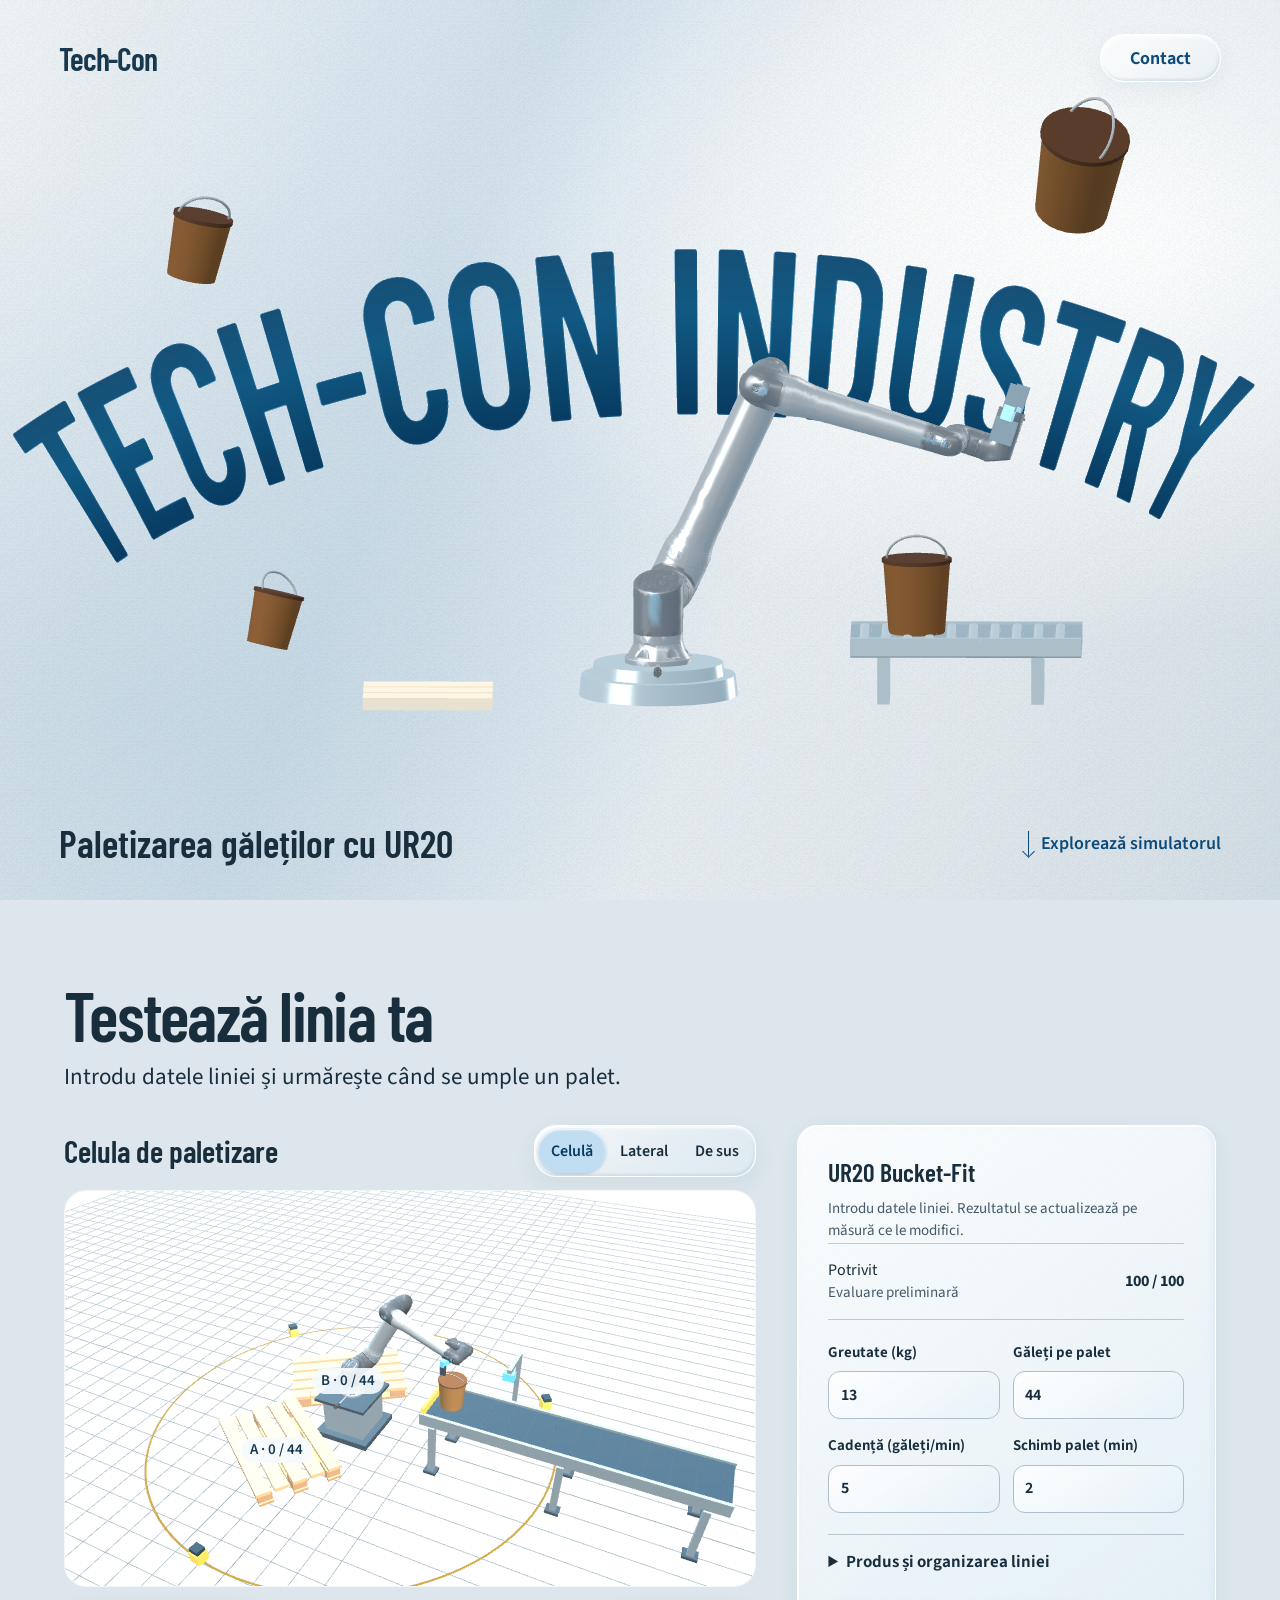
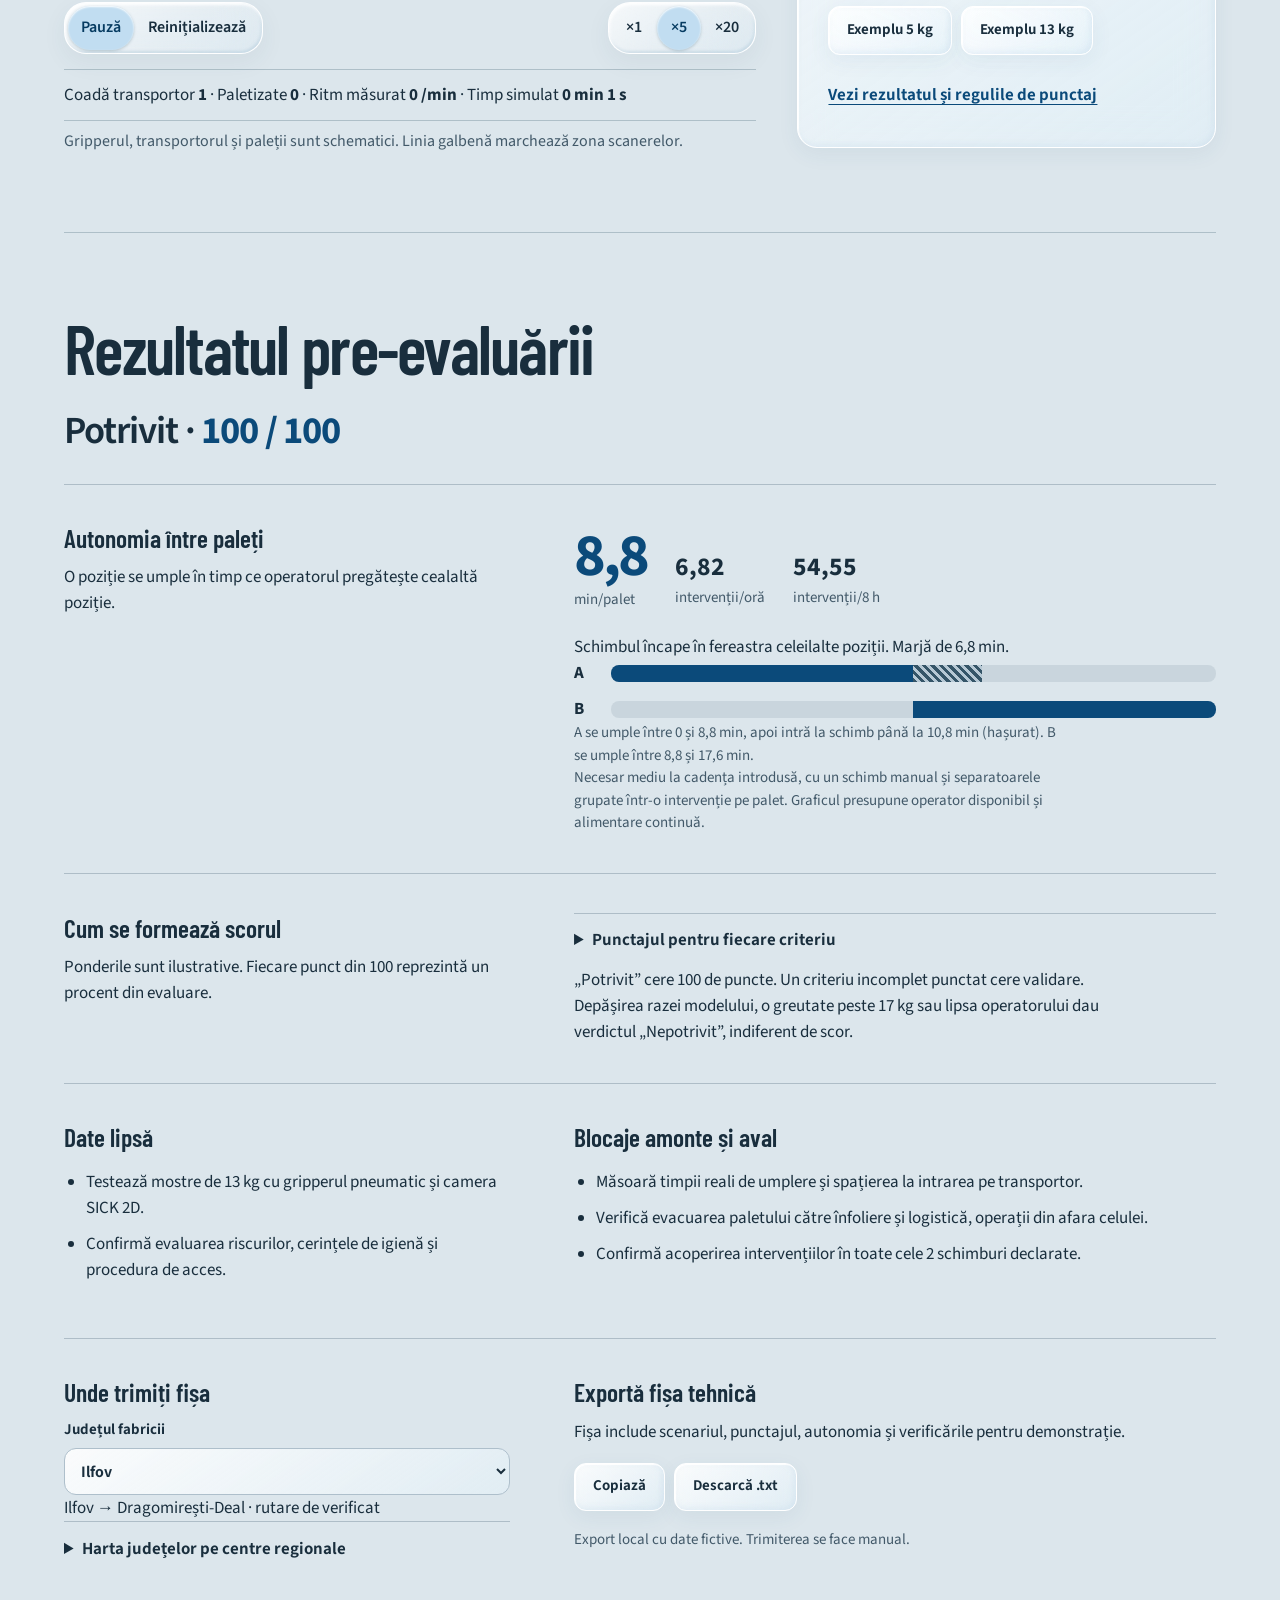
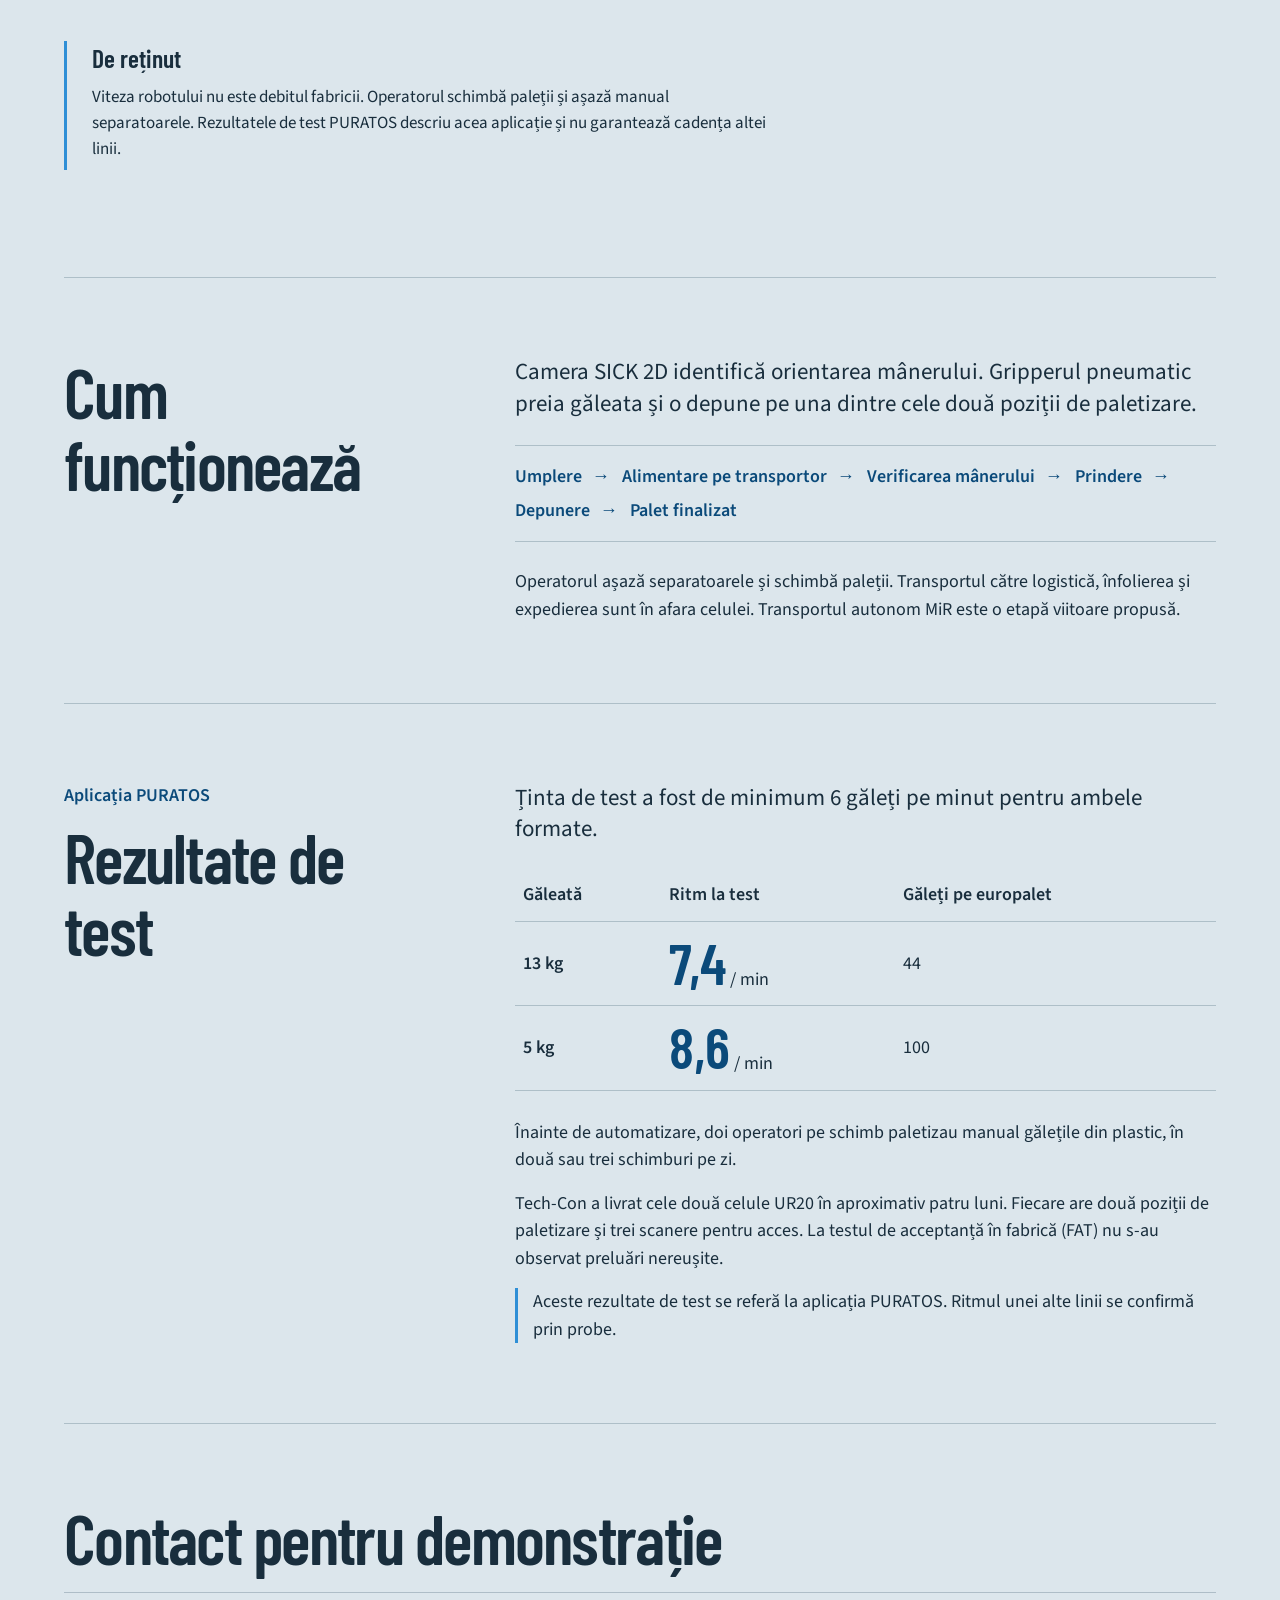
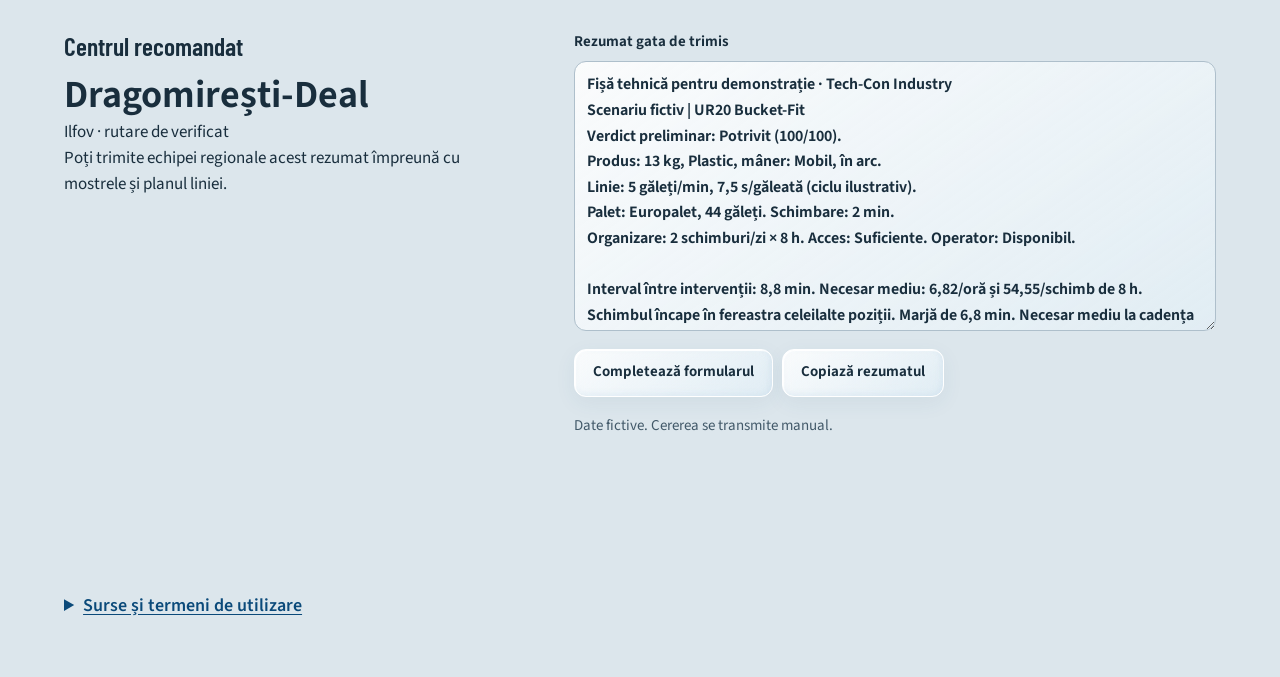
==== index.html @ e192ef3b "Add offline UR20 palletizing simulator, project sources and reference materials" ====
<!doctype html>
<html lang="ro"><head><meta charset="utf-8"><meta name="viewport" content="width=device-width,initial-scale=1"><meta name="color-scheme" content="light"><title>Tech-Con Industry · Paletizare cu UR20</title>
<style>@font-face {
  font-family: 'StudioDisplay';
  font-style: normal;
  font-weight: 600;
  font-display: swap;
  src: url([data-uri]) format('woff2');
  unicode-range: U+0100-02BA, U+02BD-02C5, U+02C7-02CC, U+02CE-02D7, U+02DD-02FF, U+0304, U+0308, U+0329, U+1D00-1DBF, U+1E00-1E9F, U+1EF2-1EFF, U+2020, U+20A0-20AB, U+20AD-20C4, U+2113, U+2C60-2C7F, U+A720-A7FF;
}
@font-face {
  font-family: 'StudioDisplay';
  font-style: normal;
  font-weight: 600;
  font-display: swap;
  src: url([data-uri]) format('woff2');
  unicode-range: U+0000-00FF, U+0131, U+0152-0153, U+02BB-02BC, U+02C6, U+02DA, U+02DC, U+0304, U+0308, U+0329, U+2000-206F, U+20AC, U+2122, U+2191, U+2193, U+2212, U+2215, U+FEFF, U+FFFD;
}
@font-face {
  font-family: 'StudioBody';
  font-style: normal;
  font-weight: 400 750;
  font-display: swap;
  src: url([data-uri]) format('woff2');
  unicode-range: U+0100-02BA, U+02BD-02C5, U+02C7-02CC, U+02CE-02D7, U+02DD-02FF, U+0304, U+0308, U+0329, U+1D00-1DBF, U+1E00-1E9F, U+1EF2-1EFF, U+2020, U+20A0-20AB, U+20AD-20C4, U+2113, U+2C60-2C7F, U+A720-A7FF;
}
@font-face {
  font-family: 'StudioBody';
  font-style: normal;
  font-weight: 400 750;
  font-display: swap;
  src: url([data-uri]) format('woff2');
  unicode-range: U+0000-00FF, U+0131, U+0152-0153, U+02BB-02BC, U+02C6, U+02DA, U+02DC, U+0304, U+0308, U+0329, U+2000-206F, U+20AC, U+2122, U+2191, U+2193, U+2212, U+2215, U+FEFF, U+FFFD;
}:root{color-scheme:light;--bg:#e7edf1;--tx:#192e3d;--mu:#425969;--ac:#0b4a7a;--blue:#2f8fd6;--ln:#aebfc8;--card:#f7fafb;--ok:#175c49;--wa:#765019;--bd:#8e352b;--corner:22px;--display:StudioDisplay,"Arial Narrow","Segoe UI",sans-serif;--body:StudioBody,"Segoe UI",Arial,sans-serif;font:18px/1.53 var(--body);color:var(--tx);background:#dce6ec}
*{box-sizing:border-box}html{scroll-behavior:smooth;scroll-padding-top:20px}body{margin:0;isolation:isolate}body:before{content:'';position:fixed;inset:0;z-index:-1;background-image:url([data-uri]),repeating-linear-gradient(0deg,#fff1 0,transparent 1px,transparent 4px),radial-gradient(ellipse at 86% 27%,#fdfefe 0,transparent 43%),radial-gradient(ellipse at 10% 78%,#b8cedc80 0,transparent 54%),linear-gradient(112deg,#eef2f4 1%,#cedee9 35%,#edf1f3 60%,#d1dce3 100%);pointer-events:none}
button,input,select,textarea{font:inherit;color:inherit}button,a{touch-action:manipulation}button{cursor:pointer}a{color:var(--ac)}h1,h2,h3,p{margin:0}h2,h3{font-family:var(--display);line-height:1.04;font-weight:600}h2{font-size:clamp(44px,5.4vw,85px);letter-spacing:-.025em}h3{font-size:clamp(28px,2.4vw,40px)}.wrap{width:min(1520px,100%);margin:auto;padding-inline:clamp(20px,5vw,86px)}.section{padding-block:clamp(50px,6.2vw,102px);position:relative}.section+.section:before,main>.section~.section:before{content:'';height:1px;background:var(--ln);position:absolute;top:0;left:5%;right:5%}.lead,.big{font-size:clamp(19px,1.8vw,27px);line-height:1.37}.lead{margin:10px 0 32px}.skip,.sr{position:absolute;width:1px;height:1px;overflow:hidden;clip-path:inset(50%)}.skip:focus{clip-path:none;top:12px;left:12px;height:auto;width:auto;background:white;padding:10px;z-index:9}a:focus-visible,button:focus-visible,input:focus-visible,select:focus-visible,textarea:focus-visible,summary:focus-visible{outline:3px solid #095791;outline-offset:3px}
.cover{height:100svh;min-height:425px;position:relative;overflow:hidden;isolation:isolate}.coverBar,.coverFoot{position:absolute;z-index:3;left:clamp(20px,4.6vw,78px);right:clamp(20px,4.6vw,78px);display:flex;align-items:center;justify-content:space-between}.coverBar{top:clamp(18px,3.8vh,44px)}.logotype{font:650 clamp(28px,2.5vw,43px)/1 var(--display);letter-spacing:-.035em;color:#17384e}.coverFoot{bottom:clamp(20px,3.8vh,44px);gap:12px}.coverFoot p{font:600 clamp(27px,3vw,49px)/1.07 var(--display)}.coverFoot a{display:flex;align-items:center;gap:12px;min-height:44px;font-weight:600;text-decoration:none}.scrollArrow{height:25px;width:1px;background:currentColor;position:relative}.scrollArrow:after{content:'';position:absolute;bottom:0;left:-4px;width:8px;height:8px;border:solid currentColor;border-width:0 1px 1px 0;transform:rotate(45deg)}#heroScene,.staticHero{position:absolute;inset:7% 0 9%;pointer-events:none}.staticHero{display:flex;justify-content:center;align-items:center}.staticHero img{height:91%;width:92%;object-fit:contain}.staticHero b{font:600 clamp(45px,10.5vw,174px)/1 var(--display);color:var(--ac);position:absolute;top:52%;white-space:nowrap;letter-spacing:-.03em}.cover.live .staticHero{visibility:hidden}#heroScene canvas{width:100%;height:100%;display:block}
.glass,.segments,.fit.card{border-radius:var(--corner);background:linear-gradient(145deg,#ffffffbd,#ffffff50 56%,#e0edf57a);border:1px solid #ffffffeb;box-shadow:inset 1px 2px 3px #ffffffed,inset -1px -2px 3px #89abc547,0 8px 24px #294b6110;backdrop-filter:blur(20px) saturate(1.3);-webkit-backdrop-filter:blur(20px) saturate(1.3)}.contactGlass{padding:10px 29px;display:inline-flex;align-items:center;min-height:48px;color:var(--ac);font-weight:650;text-decoration:none;border-radius:99px}.contactGlass:hover,.segments button:hover{background:#ffffffb0}.contactGlass:active,.segments button:active{box-shadow:inset 0 2px 4px #1f536333}.workspace{display:grid;grid-template-columns:minmax(0,1.65fr) minmax(0,1fr);gap:clamp(20px,3.2vw,54px);align-items:start}.console{min-width:0}.simTop,.simControls{display:flex;align-items:center;justify-content:space-between;gap:12px;flex-wrap:wrap}.simTop{margin-bottom:13px}.simTop h3{font-size:31px}.segments{display:inline-flex;align-items:center;padding:3px;gap:1px}.segments button{border:0;background:transparent;min-height:44px;min-width:44px;padding:4px 13px;border-radius:var(--corner);font-size:16px;font-weight:600}.segments button[aria-pressed=true]{color:#063b61;background:#c1ddf1;box-shadow:inset 0 1px 2px #fff,0 1px 3px #3a617348}button:disabled{opacity:.55;cursor:default}#cv{height:clamp(340px,31vw,510px);position:relative;overflow:hidden;border-radius:var(--corner);background:#e2ebef;border:1px solid #fff9;pointer-events:none}#cv canvas,#simStill{width:100%;height:100%;position:absolute;inset:0;object-fit:cover}#cv canvas{display:block}.tag{position:absolute;transform:translate(-50%,0);border-radius:var(--corner);padding:3px 9px;color:#15394f;background:#f7fbfee8;font:600 15px/1.35 var(--body);z-index:1}.tag:empty{display:none}.simControls{margin:15px 0}.hint{font-size:16px;color:var(--mu);margin-top:8px}.hint:empty{display:none}#hud{font-size:17px;border-block:1px solid var(--ln);padding:12px 0;color:var(--tx)}.sectionSplit{display:grid;grid-template-columns:minmax(230px,.8fr) minmax(0,1.5fr);gap:clamp(24px,6vw,100px)}.sectionSplit p+p{margin-top:16px}.flow{display:flex;flex-wrap:wrap;list-style:none;padding:17px 0;gap:6px 12px;border-block:1px solid var(--ln);color:var(--ac);margin:26px 0;font-weight:600}.flow li:not(:last-child):after{content:' →';padding-left:6px}.kicker{color:var(--ac);font-weight:600;margin-bottom:12px}.testTable{width:100%;border-collapse:collapse;text-align:left;margin:24px 0 28px}.testTable th,.testTable td{padding:12px 8px;border-bottom:1px solid var(--ln)}.testTable th{font-weight:600}.testTable strong{font:600 clamp(35px,4.5vw,64px)/1 var(--display);color:var(--ac)}.note{border-left:3px solid var(--blue);padding-left:15px}footer{padding-block:28px 48px}summary{cursor:pointer;min-height:44px;padding:9px 0}footer summary{color:var(--ac);font-weight:600;text-decoration:underline;text-underline-offset:3px}footer pre{font-size:15px;white-space:pre-wrap;overflow-wrap:anywhere;max-height:300px;overflow:auto}footer p{margin-block:10px}
@media(min-width:1050px){.console{position:sticky;top:16px}}
@media(max-width:900px){.workspace,.sectionSplit{grid-template-columns:1fr}.sectionSplit{gap:20px}.coverFoot p{font-size:30px}}
@media(max-width:600px){.coverFoot{align-items:flex-start;flex-direction:column;gap:4px}.coverFoot a{font-size:16px}.coverBar{top:16px}.contactGlass{padding:8px 21px}.coverFoot{bottom:13px}#heroScene,.staticHero{inset:11% 0 16%}.segments button{padding-inline:10px}.simTop{align-items:flex-start}.simControls{gap:7px}.testTable th,.testTable td{padding:8px 4px}.testTable{font-size:16px}.coverFoot .scrollArrow{height:17px}}
@media(prefers-reduced-motion:reduce){html{scroll-behavior:auto}*{transition-duration:0s!important}}
#simStill{display:none}.console.still #simStill{display:block}.console.still #hud,.console.still .tag{display:none}#intro:not(.live) #heroScene{visibility:hidden}@media(prefers-reduced-motion:reduce){#intro #heroScene{visibility:hidden!important}#intro .staticHero{visibility:visible!important}}
button.contactGlass{font:650 18px var(--body);cursor:pointer}body.dialogOpen{overflow:hidden}.leadDialog{color:var(--tx);width:min(580px,calc(100vw - 28px));max-height:calc(100dvh - 28px);margin:auto;padding:clamp(20px,3vw,38px);overflow:auto;border-radius:var(--corner);border:1px solid #fff;background:linear-gradient(145deg,#fffffff0,#eaf4f9e3 60%,#dcebf5f5);backdrop-filter:blur(22px) saturate(1.35);box-shadow:inset 1px 2px 3px #fff,inset -2px -3px 6px #88aec54d,0 30px 110px #13344347}.leadDialog::backdrop{background:#1936483b;backdrop-filter:blur(7px)}.modalBar,.modalActions{display:flex;align-items:center;justify-content:space-between;gap:12px}.modalBar{margin-bottom:20px}.modalBar .logotype{font-size:25px}.modalClose{color:var(--ac);background:transparent;border:none;text-decoration:underline;text-underline-offset:3px;min-height:44px}.leadDialog h2{font-size:clamp(34px,4vw,50px);max-width:19ch}.leadDialog p{margin:8px 0}.leadDialog label{display:block;font-size:16px;font-weight:600;margin:10px 0 0}.leadDialog label span{font-weight:400}.leadFields{display:grid;grid-template-columns:1fr 1fr;gap:12px}.leadDialog input:not([type=checkbox]),.leadDialog textarea{width:100%;border-radius:13px;border:1px solid #9aafbd;background:#fff9;padding:9px 13px;font:17px/1.35 var(--body);min-height:44px;display:block;margin-top:3px}.leadDialog textarea{resize:vertical}.leadDialog .checkLine{min-height:44px;display:flex;align-items:center;gap:9px}.checkLine input{width:20px;height:20px;accent-color:var(--ac)}.leadDialog .demoNote,#leadRoute,#leadFeedback{font-size:15px;line-height:1.45}.leadDialog .demoNote{color:var(--mu)}.modalActions{justify-content:flex-start;flex-wrap:wrap;margin-top:16px}.modalActions button,.openContact{min-height:44px;padding:8px 18px;border-radius:var(--corner);font-weight:600}.solid{border:1px solid #0b4a7a;background:#0b4a7a;color:white}.solid:hover{background:#073a60}[aria-invalid=true]{outline:2px solid #993e30}.leadDialog #leadFeedback:empty{display:none}.staticHero picture,.staticHero picture img{display:block;width:100%;height:100%;object-fit:contain}
@media(max-width:500px){.leadFields{grid-template-columns:1fr;gap:0}.leadDialog{padding:18px}.modalBar{margin-bottom:10px}}
</style></head>
<body><a class="skip" href="#simulator">Sari la simulator</a>
<section id="intro" class="cover" aria-labelledby="coverTitle">
<header class="coverBar"><span class="logotype">Tech-Con</span><button class="glass contactGlass" data-contact aria-haspopup="dialog" type="button">Contact</button></header>
<h1 class="sr" id="coverTitle">Tech-Con Industry</h1>
<div class="staticHero" aria-hidden="true"><picture><source media="(max-width:670px)" srcset="[data-uri]"><img src="[data-uri]" alt=""></picture></div><div id="heroScene" aria-hidden="true"></div>
<div class="coverFoot"><p>Paletizarea găleților cu UR20</p><a href="#simulator" aria-label="Derulează la simulator"><span class="scrollArrow"></span> Explorează simulatorul</a></div>
</section>
<main><section class="wrap section" id="simulator"><h2>Testează linia ta</h2><p class="lead">Introdu datele liniei și urmărește când se umple un palet.</p>
<div class="workspace"><article class="console"><div class="simTop"><h3>Celula de paletizare</h3><div class="segments" role="group" aria-label="Vederea celulei"><button data-view="cell" aria-pressed="true">Celulă</button><button data-view="side" aria-pressed="false">Lateral</button><button data-view="top" aria-pressed="false">De sus</button></div></div>
<div id="cv" role="img" aria-label="Simularea celulei de paletizare UR20 cu două poziții și transportor"><img id="simStill" src="[data-uri]" alt=""><div class="tag" id="tA"></div><div class="tag" id="tB"></div></div>
<div class="simControls"><div class="segments" role="group" aria-label="Redarea simulării"><button id="bp">Pauză</button><button id="br">Reinițializează</button></div><div class="segments" role="group" aria-label="Viteza simulării"><button data-s="1" aria-pressed="false">×1</button><button data-s="5" class="on" aria-pressed="true">×5</button><button data-s="20" aria-pressed="false">×20</button></div></div>
<div id="hud"></div><p class="hint" id="sceneStatus" role="status">Se încarcă modelul CAD…</p><p class="hint">Gripperul, transportorul și paleții sunt schematici. Linia galbenă marchează zona scanerelor.</p></article>
<style>
.fit,.report,.fit-contact{color:var(--tx,#162c39);--fit-divider:rgba(38,70,89,.25);--fit-glass:linear-gradient(145deg,#ffffffda,#e4f1f89c);--fit-reflex:inset 1px 1px 1px white,inset -2px -2px 6px #bad1e64a,0 6px 21px #2e567111;font-size:17px}
#bucket-fit{padding:clamp(20px,2.4vw,36px);background:var(--fit-glass);border:1px solid #fff;border-radius:20px;box-shadow:var(--fit-reflex);backdrop-filter:blur(19px) saturate(135%);min-width:0}
#bucket-fit h3,.report h3,.fit-contact h3{margin:0 0 .65rem;font-size:clamp(23px,2vw,32px);line-height:1.15}
.fit label,.report label,.fit-contact label{display:flex;flex-direction:column;gap:.35rem;font-size:15px;font-weight:650}
.fit-grid{display:grid;grid-template-columns:repeat(2,minmax(0,1fr));gap:.9rem .7rem;margin:1.2rem 0}
.fit input,.fit select,.report select,.fit-contact textarea{min-width:0;width:100%;font:inherit;font-size:16px;background:var(--fit-glass);color:inherit;border:1px solid #aebfcb;padding:.6rem .65rem;border-radius:12px;min-height:44px}
.fit summary,.report summary{cursor:pointer;font-size:17px;font-weight:650;padding:.75rem 0;min-height:44px}
.fit details,.report details{border-top:1px solid var(--fit-divider)}.fit-state{display:flex;align-items:center;justify-content:space-between;gap:.65rem;border-block:1px solid var(--fit-divider);padding:.8rem 0;font-size:16px}.fit-state strong{white-space:nowrap;font-variant-numeric:tabular-nums}
.fit small,.report small,.fit-contact small,.fit-muted{display:block;color:var(--mu,#354e5f);font-size:15px!important;line-height:1.5}
.fit [aria-invalid=true]{outline:2px solid #a43e27}.fit ul:empty{display:none}.fit-presets,.fit-actions{display:flex;gap:.5rem;flex-wrap:wrap;margin:1rem 0}
.fit-presets button,.fit-actions button{cursor:pointer;min-height:44px;font:inherit;font-size:15px;font-weight:650;border-radius:12px;padding:.65rem 1rem;color:var(--tx,#162c39);background:var(--fit-glass);border:1px solid #fff;box-shadow:var(--fit-reflex);backdrop-filter:blur(18px) saturate(135%)}
.fit-presets button:hover,.fit-actions button:hover{background:#e5f5ff}.fit-presets button:active,.fit-actions button:active{background:#c9e6f8}.fit-actions button:disabled{opacity:.55;cursor:default}
.fit a{display:inline-flex;align-items:center;min-height:44px;color:#0b4a7a;text-decoration:underline;text-underline-offset:.25em;font-weight:650}
#fisa,#contact{scroll-margin:20px}.fit-subsection{display:grid;grid-template-columns:minmax(0,.82fr) minmax(0,1.18fr);gap:clamp(1.25rem,5vw,5rem);border-top:1px solid var(--fit-divider);padding:clamp(24px,3vw,48px) 0}
.fit-subsection>*{min-width:0}.fit-verdict{margin:.5rem 0 1.3rem;font-size:clamp(22px,3vw,40px);font-weight:620;letter-spacing:-.03em}.fit-verdict strong{color:#0b4a7a}
.fit-metrics{display:flex;align-items:baseline;gap:clamp(.65rem,2.2vw,2.4rem);flex-wrap:wrap;margin:0 0 1.25rem}.fit-metrics strong{display:block;font:600 clamp(21px,2vw,28px)/1.15 inherit;font-size:clamp(21px,2vw,28px);font-variant-numeric:tabular-nums}.fit-metrics>div:first-child strong{font-size:clamp(38px,4.7vw,72px);line-height:1.1;letter-spacing:-.05em;color:#0b4a7a}
.fit-axis{display:grid;grid-template-columns:1.5rem 1fr;gap:.55rem;align-items:center}.fit-track{position:relative;height:.95rem;background:#899aaa38;border-radius:8px;overflow:hidden}.fit-track i{position:absolute;height:100%}.fit-fill{background:var(--ac,#2f8fd6)}.fit-service{background:repeating-linear-gradient(45deg,#355568,#355568 3px,#b6c8d4 3px,#b6c8d4 6px)}
.fit-gridtbl{width:100%;border-collapse:collapse;font-size:16px}.fit-gridtbl td,.fit-gridtbl th{border-bottom:1px solid var(--fit-divider);text-align:left;padding:.65rem .15rem;vertical-align:top}.fit-gridtbl td:last-child{text-align:right;font-variant-numeric:tabular-nums}.fit-gridtbl td span{display:block;margin-top:.25rem;font-size:15px;line-height:1.5}
.fit-contact textarea{min-height:15rem;resize:vertical;font:16px/1.6 inherit;font-family:inherit;font-size:16px;line-height:1.6}.fit-contact p,.report p{max-width:70ch}.fit-contact h2,.report h2{margin-bottom:1rem}
.fit-caution{border-inline-start:3px solid #2f8fd6;padding:.1rem 1.4rem;margin:1.5rem 0}.fit-caution p{margin:.4em 0;max-width:85ch}.fit-contact #contact-hub{font-size:clamp(23px,3vw,39px);font-weight:650;line-height:1.2}
.report ul,.fit ul{padding-left:1.2rem}.report li{margin:.55rem 0}.report h4{font-size:18px;margin:1.2rem 0 .4rem}.report [hidden]{display:none!important}.fit :focus-visible,.report :focus-visible,.fit-contact :focus-visible{outline:3px solid #0b4a7a;outline-offset:3px}
@media(max-width:770px){.fit-subsection{grid-template-columns:1fr;gap:1rem}.fit-metrics{gap:1rem}}
@media(max-width:355px){.fit-grid{grid-template-columns:1fr}}
</style>
<section class="fit card" id="bucket-fit" aria-labelledby="fit-title">
<h3 id="fit-title">UR20 Bucket-Fit</h3>
<p class="fit-muted">Introdu datele liniei. Rezultatul se actualizează pe măsură ce le modifici.</p>
<div class="fit-state" id="fit-state" role="status"><span>Evaluare preliminară</span><strong>…</strong></div>
<ul id="fit-errors" aria-live="polite"></ul>
<form id="fit-form" novalidate>
<div class="fit-grid">
<label>Greutate (kg)<input id="kg" type="number" step="any" value="13"></label>
<label>Găleți pe palet<input id="cap" type="number" step="1" value="44"></label>
<label>Cadență (găleți/min)<input id="rate" type="number" step="any" value="5"></label>
<label>Schimb palet (min)<input id="chg" type="number" step="any" value="2"></label>
</div>
<details id="fit-details"><summary>Produs și organizarea liniei</summary>
<div class="fit-grid">
<label>Material<select id="mat"><option value="p">Plastic</option><option value="m">Metal</option><option value="c">Carton</option><option value="o">Alt material</option></select></label>
<label>Tip mâner<select id="han"><option value="y">Mobil, în arc</option><option value="fixed">Fix</option><option value="n">Fără mâner</option><option value="u">Necunoscut</option></select></label>
<label>Tip palet<select id="pal"><option value="e">Europalet</option><option value="o">Alt format</option></select></label>
<label>Spațiu și acces<select id="spc"><option value="s">Suficiente</option><option value="l">Limitate</option><option value="u">Necunoscute</option></select></label>
<label>Operator la schimb<select id="operator"><option value="available">Disponibil</option><option value="unknown">De confirmat</option><option value="none">Indisponibil</option></select></label>
<label>Schimburi pe zi<select id="sh"><option>1</option><option selected>2</option><option>3</option></select></label>
<label>Ore pe schimb<input id="hours" type="number" value="8" step="any"></label>
<label>Ciclu ilustrativ (s/găleată)<input id="cyc" type="number" value="7.5" step="any"></label>
</div></details>
<div class="fit-presets"><button type="button" data-preset="small">Exemplu 5 kg</button><button type="button" data-preset="large">Exemplu 13 kg</button></div>
</form>
<a href="#fisa">Vezi rezultatul și regulile de punctaj</a>
</section>
</div></section>
<div class="wrap section">
<section class="report" id="fisa" aria-labelledby="fit-report-title">
<h2 id="fit-report-title">Rezultatul pre-evaluării</h2><p id="fit-verdict" class="fit-verdict" aria-live="polite"></p>
<div class="fit-subsection"><div><h3>Autonomia între paleți</h3><p>O poziție se umple în timp ce operatorul pregătește cealaltă poziție.</p></div><div id="fit-autonomy"></div></div>
<div class="fit-subsection"><div><h3>Cum se formează scorul</h3><p>Ponderile sunt ilustrative. Fiecare punct din 100 reprezintă un procent din evaluare.</p></div><div><details><summary>Punctajul pentru fiecare criteriu</summary><div id="fit-rules"></div></details><p>„Potrivit” cere 100 de puncte. Un criteriu incomplet punctat cere validare. Depășirea razei modelului, o greutate peste 17 kg sau lipsa operatorului dau verdictul „Nepotrivit”, indiferent de scor.</p></div></div>
<div class="fit-subsection"><div><h3>Date lipsă</h3><ul id="fit-missing"></ul></div><div><h3>Blocaje amonte și aval</h3><ul id="fit-blocks"></ul></div></div>
<div class="fit-subsection"><div><h3>Unde trimiți fișa</h3><label>Județul fabricii<select id="county"></select></label><p id="fit-hub"></p><details><summary>Harta județelor pe centre regionale</summary><p>Alocare demonstrativă, de verificat cu Tech-Con.</p><div id="fit-map"></div></details></div><div><h3>Exportă fișa tehnică</h3><p>Fișa include scenariul, punctajul, autonomia și verificările pentru demonstrație.</p><div class="fit-actions"><button type="button" id="fit-copy">Copiază</button><button type="button" id="fit-download">Descarcă .txt</button></div><small id="fit-feedback" role="status">Export local cu date fictive. Trimiterea se face manual.</small></div></div>
<aside class="fit-caution"><h3>De reținut</h3><p>Viteza robotului nu este debitul fabricii. Operatorul schimbă paleții și așază manual separatoarele. Rezultatele de test PURATOS descriu acea aplicație și nu garantează cadența altei linii.</p></aside>
</section>
</div>
<section class="wrap section process"><div class="sectionSplit"><h2>Cum funcționează</h2><div><p class="big">Camera SICK 2D identifică orientarea mânerului. Gripperul pneumatic preia găleata și o depune pe una dintre cele două poziții de paletizare.</p><ol class="flow"><li>Umplere</li><li>Alimentare pe transportor</li><li>Verificarea mânerului</li><li>Prindere</li><li>Depunere</li><li>Palet finalizat</li></ol><p>Operatorul așază separatoarele și schimbă paleții. Transportul către logistică, înfolierea și expedierea sunt în afara celulei. Transportul autonom MiR este o etapă viitoare propusă.</p></div></div></section>
<section class="wrap section" id="aplicatie"><div class="sectionSplit"><div><p class="kicker">Aplicația PURATOS</p><h2>Rezultate de test</h2></div><div><p class="big">Ținta de test a fost de minimum 6 găleți pe minut pentru ambele formate.</p><table class="testTable"><thead><tr><th>Găleată</th><th>Ritm la test</th><th>Găleți pe europalet</th></tr></thead><tbody><tr><th>13 kg</th><td><strong>7,4</strong> / min</td><td>44</td></tr><tr><th>5 kg</th><td><strong>8,6</strong> / min</td><td>100</td></tr></tbody></table><p>Înainte de automatizare, doi operatori pe schimb paletizau manual gălețile din plastic, în două sau trei schimburi pe zi.</p><p>Tech-Con a livrat cele două celule UR20 în aproximativ patru luni. Fiecare are două poziții de paletizare și trei scanere pentru acces. La testul de acceptanță în fabrică (FAT) nu s-au observat preluări nereușite.</p><p class="note">Aceste rezultate de test se referă la aplicația PURATOS. Ritmul unei alte linii se confirmă prin probe.</p></div></div></section>
<div class="wrap section">
<section class="fit-contact" id="contact" aria-labelledby="fit-contact-title"><h2 id="fit-contact-title">Contact pentru demonstrație</h2><div class="fit-subsection"><div><h3>Centrul recomandat</h3><p id="contact-hub"></p><p id="contact-county"></p><p>Poți trimite echipei regionale acest rezumat împreună cu mostrele și planul liniei.</p></div><div><label>Rezumat gata de trimis<textarea id="fit-text" readonly></textarea></label><div class="fit-actions"><button type="button" data-contact aria-haspopup="dialog">Completează formularul</button><button type="button" id="contact-copy">Copiază rezumatul</button></div><small id="contact-feedback" role="status">Date fictive. Cererea se transmite manual.</small></div></div></section>

</div></main>
<footer class="wrap"><details><summary>Surse și termeni de utilizare</summary><p>Datele aplicației PURATOS provin din studiul de caz „Implementarea unei celule robotice în industria alimentară”, Start Your StartUP 2026, pp. 2–3 și anexa 2.</p><p><a href="https://www.boschrexroth.com/ro/ro/service-si-asistenta/cumpara/retea-de-parteneri-de-vanzari/parteneri-certificati/">Datele de contact Tech-Con din registrul partenerilor Bosch Rexroth</a></p><p lang="en">© 2023 Universal Robots A/S. Use hereof is subject to Universal Robots A/S’ Terms and Conditions for Use of Graphical Documentation.</p><p><a href="https://www.universal-robots.com/download/mechanical-ur-series/ur20/robot-step-file-ur20/">Model CAD UR20</a> · <a href="https://www.universal-robots.com/legal/terms-and-conditions/terms_and_conditions_for_use_of_graphical_documentation.txt">Termenii oficiali pentru documentația grafică</a></p><details><summary>Termenii CAD în original</summary><pre>TERMS AND CONDITIONS FOR USE OF GRAPHICAL DOCUMENTATION

Version: 1.01 / release date: 2023-09-12

These Terms and Conditions for Use of Graphical Documentation (the “T&amp;Cs”) govern your use of graphical files and documents*, including the contents hereof, (the “Graphical Documentation”) provided or made available to you by Universal Robots A/S (“Universal Robots”) for the purposes of creating simulations, visualizations, digital representations, path planning, collision avoidance and algorithms of or for Universal Robots’ products. The T&amp;Cs constitute a binding agreement between you and Universal Robots. By accessing, storing, copying, sharing, opening, or otherwise using or disposing of the Graphical Documentation, you acknowledge that you are bound by the T&amp;Cs.

1. PERMITTED USE OF THE GRAPHICAL DOCUMENTATION

1.1. You may use the Graphical Documentation for the purposes of creating simulations, visualizations, digital representations, path planning, collision avoidance and algorithms of or for Universal Robots’ products, provided that your use does not constitute comparative advertising and is not otherwise unfair, disloyal, or disparaging to Universal Robots.

1.2. Hobbyists, students and/or researchers are allowed to use the Graphical Documentation to create models or similar solely for non-commercial purposes as part of their hobby, academic studies, or research. However, no one is allowed to use the Graphical Documentation to create a physical model or similar for commercial purposes, nor to create or improve a product that is capable of competing, either directly or indirectly, with any of Universal Robots’ or its affiliates’ current or future robots.

1.3. You are permitted to create a product or solution that simulates, visualizes, or digitally represents a Universal Robots product, regardless of the origin of the underlying software, and regardless of whether Universal Robots or its affiliates have released a product that competes with the underlying software. However, you may not in any way use the Graphical Documentation to create a product or solution that simulates, visualizes or represents a product that is capable of competing, either directly or indirectly, with any of Universal Robots’ or its affiliates’ current or future products without Universal Robots’ prior written permission.

1.4. You may share the Graphical Documentation or any whole or partial copies thereof with a third party (i) if and to the extent it is necessary for you to do so in order for you to engage in use permitted pursuant to this Section 1, and (ii) you provide the recipient with a copy of the T&amp;Cs. However, you may only make the Graphical Documentation or any whole or partial copies thereof available to the public via download if it is part of a downloadable software package that includes a copy of the T&amp;Cs. If you download a software package that includes the Graphical Documentation, your use of the Graphical Documentation will be subject to and governed by the latest version of the T&amp;Cs, which can be found here: https://www.universal-robots.com/legal/terms-and-conditions/terms_and_conditions_for_use_of_graphical_documentation.txt , regardless of whether they are included in the software package or not.

1.4.1. You are not allowed to alter, obscure, remove or replace any copyright or other legal notices, trademarks, business names and/or logos embedded in, superimposed on, affixed to, or otherwise included in, the Graphical Documentation without Universal Robots’ prior written permission.

1.4.2. You may show the Graphical Documentation in whole or in part to a third party or the public in the course of you engaging in the use permitted pursuant to this Section 1, provided that you display any copyright notice already contained in the Graphical Documentation, cf. also Section 1.4.1.

1.4.3. You may show graphical representations of Universal Robots’ products based on the Graphical Documentation to a third party or the public in the course of you engaging in the use permitted pursuant to this Section 1, if you, to the extent possible, display the following copyright notice in connection with such use: “© 2023 Universal Robots A/S. Use hereof is subject to Universal Robots A/S’ Terms and Conditions for Use of Graphical Documentation.” If the medium that you use limits or does not support the possibility of displaying the copyright notice, you may in good faith disregard this requirement.

1.5. You may under no circumstances use the Graphical Documentation for planning, construction, maintenance, operation, or use, directly or indirectly, in nuclear power plants, missile technology, chemical or biological weapons applications or flight, navigation, or communication of aircraft or ground support equipment.

1.6. Any use of the Graphical Documentation that is not expressly permitted pursuant to this Section 1 constitutes a material breach of the T&amp;Cs.

1.7. If your intended use of the Graphical Documentation is not permitted pursuant to the T&amp;Cs, you may contact Universal Robots via email at legal@universal-robots.com and request a special permission to engage in your particular intended use.


2. INTELLECTUAL PROPERTY RIGHTS

2.1. You acknowledge and agree that the Graphical Documentation and all intellectual property rights contained and/or embodied therein, including, but not limited to, rights under the Danish Marketing Practices Act or under similar rules of law, patents, utility models, copyrights and related rights, software, trademarks, semiconductors, designs, know-how, rights in databases, trade secrets, and all applications or pending applications for such in all cases, whether or not registrable in any country, and all rights and forms of protection of a similar nature or having equivalent or similar effect anywhere in the world, shall be and remain the sole property of Universal Robots. Nothing in the T&amp;Cs shall be construed as granting you any license to such rights, including, without limitation, any licenses to use Universal Robots’ trademarks, patents, or designs, except as strictly necessary in order for you to engage in the use permitted pursuant to Section 1.

2.2. If you create any derivative works based on the Graphical Documentation, Universal Robots shall own the intellectual property rights in and to such derivative works. The foregoing notwithstanding, you may use such derivative works in connection with your use of the Graphical Documentation in accordance with Section 1.


3. NO WARRANTIES, LIMITATIONS OF LIABILITY

3.1. THE GRAPHICAL DOCUMENTATION IS PROVIDED ON AN “AS IS” BASIS AND UNIVERSAL ROBOTS MAKES NO WARRANTY OF ANY KIND WITH RESPECT TO THE GRAPHICAL DOCUMENTATION AND WE HEREBY EXPRESSLY EXCLUDE ANY WARRANTIES WITH RESPECT THERETO, WHETHER EXPRESS, IMPLIED, STATUTORY OR OTHERWISE, INCLUDING BUT NOT LIMITED TO ANY IMPLIED WARRANTIES OF MERCHANTABILITY, SATISFACTORY QUALITY, FITNESS FOR A PARTICULAR PURPOSE, TITLE, NONINFRINGEMENT, ACCURACY OR ANY OTHER WARRANTIES OR GUARANTEES THAT MAY ARISE FROM COURSE OF DEALING, USAGE, OR TRADE PRACTICE. NEITHER UNIVERSAL ROBOTS NOR ITS SUPPLIERS, INCLUDING – WITHOUT LIMITATION – ITS LICENSORS, MAKE ANY REPRESENTATION, WARRANTY, OR OTHER COMMITMENT REGARDING (1) THE USE OR INABILITY TO USE THE GRAPHICAL DOCUMENTATION; OR (2) ANY RESULTS OF SUCH USE IN TERMS OF CORRECTNESS, ACCURACY, OR RELIABILITY. YOU UNDERSTAND AND AGREE THAT YOU ASSUME THE ENTIRE RISK AS TO YOUR USE OF THE GRAPHICAL DOCUMENTATION.

3.2. TO THE EXTENT PERMITTED BY LAW, IN NO EVENT WILL UNIVERSAL ROBOTS BE LIABLE FOR ANY LOSSES OR DAMAGES INCURRED BY YOU, WHETHER DIRECT, INDIRECT, INCIDENTAL, SPECIAL, EXEMPLARY OR CONSEQUENTIAL, INCLUDING LOST OR ANTICIPATED PROFITS, SAVINGS, INTERRUPTION TO BUSINESS, LOSS OF BUSINESS OPPORTUNITIES, LOSS OF BUSINESS INFORMATION OR OTHER DATA, THE COST OF RECOVERING SUCH LOST INFORMATION OR DATA, THE COST OF SUBSTITUTE INTELLECTUAL PROPERTY OR ANY OTHER PECUNIARY LOSS ARISING FROM THE USE OF, OR THE INABILITY TO USE, THE GRAPHICAL DOCUMENTATION REGARDLESS OF WHETHER UNIVERSAL ROBOTS HAS BEEN ADVISED OF THE POSSIBILITY OF SUCH DAMAGES. THE FOREGOING LIMITATIONS APPLY REGARDLESS OF THE CAUSE OR CIRCUMSTANCES GIVING RISE TO SUCH LOSS, DAMAGE OR LIABILITY, EVEN IF SUCH LOSS, DAMAGE OR LIABILITY IS BASED ON NEGLIGENCE OR OTHER TORTS OR BREACH OF CONTRACT.


4. INDEMNIFICATION

4.1. You shall defend, indemnify, and hold Universal Robots and its affiliates, employees, and agents harmless, from and against all sums, claims, costs, duties, liabilities, losses, obligations, suits, actions, damages, penalties, awards, fines, interest, and other expenses (including investigation expenses and attorneys’ fees) that Universal Robots may incur or be obligated to pay as a result of your unauthorized use, modification, resale, transfer, shipment, or export of the Graphical Documentation.


5. MISCELLANEOUS

5.1. Entire Agreement. Except as otherwise explicitly provided for herein, the T&amp;Cs constitute the entire agreement and supersedes all prior negotiations, promises, understandings, and agreements between the parties with respect to the subject matter hereof.

5.2. Changes to the T&amp;Cs. Universal Robots reserves the right, in its sole and absolute discretion, to change the terms of the T&amp;Cs by providing you with ninety (90) days’ notice.

5.3. Obligations on Legal Successors. The parties undertake to impose the obligations under the T&amp;Cs on their statutory or contractual legal successors, if any.

5.4. Export Laws. You agree to comply with all applicable laws and regulations, including export laws of the United States and any other applicable country or jurisdiction. You agree that the Graphical Documentation will not be shipped, transferred, or exported into any country or used in any manner prohibited by the United States Export Administration Act or any other country’s export laws, restrictions, or regulations (collectively the “Export Laws”). In addition, if the Graphical Documentation are identified as export controlled items under the Export Laws, you represent and warrant that you are not a citizen, or otherwise located within, an embargoed nation and that you are not otherwise prohibited under the Export Laws from receiving the Graphical Documentation.

5.5. No Agency. The parties are independent contractors and nothing in the T&amp;Cs shall be construed as to create an agency, joint venture, partnership, or other form of business association between the parties.

5.6. Survival. If the contents of individual provisions of the T&amp;Cs are intended to survive the termination or expiration of the T&amp;Cs, such provisions, including but not limited to provisions governing warranties and representations and the transfer of rights, title and interest to Universal Robots, shall to this extent remain in effect and be fully enforceable also after the termination or expiration of the T&amp;Cs for whatever reason.


6. TERM AND TERMINATION

6.1. The T&amp;Cs shall enter into force upon your receipt of, or you accessing, the Graphical Documentation and continue to be in force until terminated in accordance with this Section 6. The T&amp;Cs shall automatically expire at such time as you are no longer permitted to use the Graphical Documentation in accordance with Section 1.

6.2. You may terminate the T&amp;Cs for convenience at any time by deleting all copies of the Graphical Documentation in your possession. Universal Robots may terminate the T&amp;Cs for convenience by providing you with ninety (90) days’ notice.

6.3. Universal Robots may terminate the T&amp;Cs for cause with immediate effect in case of your material breach of the T&amp;Cs.


7. EFFECTS OF TERMINATION

7.1. Upon expiration or termination of the T&amp;Cs, for whatever reason, you must immediately cease use of the Graphical Documentation and delete all copies of the Graphical Documentation in your possession.

8. GOVERNING LAW AND VENUE

8.1. The T&amp;Cs shall be governed by and construed in accordance with the laws of Denmark, without giving effect to conflict of law provisions thereof. The parties expressly disclaim the applicability of the United Nations Convention on Contracts for the International Sale of Goods.

8.2. Any and all disputes arising out of or in connection with the T&amp;Cs shall be submitted to the International Chamber of Commerce and shall be settled under the Rules of Arbitration of the International Chamber of Commerce by one (1) arbitrator appointed in accordance with said Rules. The place of arbitration shall be Copenhagen, Denmark. The arbitration shall be conducted in the English language. The foregoing notwithstanding, Universal Robots may seek preliminary, temporary, or permanent injunctive relief and other equitable remedies in any court of competent jurisdiction prior to or during arbitration and may enforce the award of the arbitrator in any court of competent jurisdiction.


* E.g., STEP-Files (ISO 10303-21), Collada (.dae), STL files (.stl), GLB files (.glb), GLFT files (.glft) , Jupiter Tessellation files (.jt), E-plan files (.emp), electrical schematics, CAD files, and drawings including the contents of these technical files. “Software”, as defined in Universal Robots End User Software License Agreement, does not constitute “Technical Documentation” and your use thereof is, unless otherwise agreed with Universal Robots in writing, governed by Universal Robots’ End User Software License Agreement.</pre></details><details><summary>Licențele Three.js și ale fonturilor</summary><pre>The MIT License

Copyright © 2010-2021 three.js authors

Permission is hereby granted, free of charge, to any person obtaining a copy
of this software and associated documentation files (the &quot;Software&quot;), to deal
in the Software without restriction, including without limitation the rights
to use, copy, modify, merge, publish, distribute, sublicense, and/or sell
copies of the Software, and to permit persons to whom the Software is
furnished to do so, subject to the following conditions:

The above copyright notice and this permission notice shall be included in
all copies or substantial portions of the Software.

THE SOFTWARE IS PROVIDED &quot;AS IS&quot;, WITHOUT WARRANTY OF ANY KIND, EXPRESS OR
IMPLIED, INCLUDING BUT NOT LIMITED TO THE WARRANTIES OF MERCHANTABILITY,
FITNESS FOR A PARTICULAR PURPOSE AND NONINFRINGEMENT. IN NO EVENT SHALL THE
AUTHORS OR COPYRIGHT HOLDERS BE LIABLE FOR ANY CLAIM, DAMAGES OR OTHER
LIABILITY, WHETHER IN AN ACTION OF CONTRACT, TORT OR OTHERWISE, ARISING FROM,
OUT OF OR IN CONNECTION WITH THE SOFTWARE OR THE USE OR OTHER DEALINGS IN
THE SOFTWARE.

Copyright 2017 The Barlow Project Authors (https://github.com/jpt/barlow)

This Font Software is licensed under the SIL Open Font License, Version 1.1.
This license is copied below, and is also available with a FAQ at:
http://scripts.sil.org/OFL


-----------------------------------------------------------
SIL OPEN FONT LICENSE Version 1.1 - 26 February 2007
-----------------------------------------------------------

PREAMBLE
The goals of the Open Font License (OFL) are to stimulate worldwide
development of collaborative font projects, to support the font creation
efforts of academic and linguistic communities, and to provide a free and
open framework in which fonts may be shared and improved in partnership
with others.

The OFL allows the licensed fonts to be used, studied, modified and
redistributed freely as long as they are not sold by themselves. The
fonts, including any derivative works, can be bundled, embedded, 
redistributed and/or sold with any software provided that any reserved
names are not used by derivative works. The fonts and derivatives,
however, cannot be released under any other type of license. The
requirement for fonts to remain under this license does not apply
to any document created using the fonts or their derivatives.

DEFINITIONS
&quot;Font Software&quot; refers to the set of files released by the Copyright
Holder(s) under this license and clearly marked as such. This may
include source files, build scripts and documentation.

&quot;Reserved Font Name&quot; refers to any names specified as such after the
copyright statement(s).

&quot;Original Version&quot; refers to the collection of Font Software components as
distributed by the Copyright Holder(s).

&quot;Modified Version&quot; refers to any derivative made by adding to, deleting,
or substituting -- in part or in whole -- any of the components of the
Original Version, by changing formats or by porting the Font Software to a
new environment.

&quot;Author&quot; refers to any designer, engineer, programmer, technical
writer or other person who contributed to the Font Software.

PERMISSION &amp; CONDITIONS
Permission is hereby granted, free of charge, to any person obtaining
a copy of the Font Software, to use, study, copy, merge, embed, modify,
redistribute, and sell modified and unmodified copies of the Font
Software, subject to the following conditions:

1) Neither the Font Software nor any of its individual components,
in Original or Modified Versions, may be sold by itself.

2) Original or Modified Versions of the Font Software may be bundled,
redistributed and/or sold with any software, provided that each copy
contains the above copyright notice and this license. These can be
included either as stand-alone text files, human-readable headers or
in the appropriate machine-readable metadata fields within text or
binary files as long as those fields can be easily viewed by the user.

3) No Modified Version of the Font Software may use the Reserved Font
Name(s) unless explicit written permission is granted by the corresponding
Copyright Holder. This restriction only applies to the primary font name as
presented to the users.

4) The name(s) of the Copyright Holder(s) or the Author(s) of the Font
Software shall not be used to promote, endorse or advertise any
Modified Version, except to acknowledge the contribution(s) of the
Copyright Holder(s) and the Author(s) or with their explicit written
permission.

5) The Font Software, modified or unmodified, in part or in whole,
must be distributed entirely under this license, and must not be
distributed under any other license. The requirement for fonts to
remain under this license does not apply to any document created
using the Font Software.

TERMINATION
This license becomes null and void if any of the above conditions are
not met.

DISCLAIMER
THE FONT SOFTWARE IS PROVIDED &quot;AS IS&quot;, WITHOUT WARRANTY OF ANY KIND,
EXPRESS OR IMPLIED, INCLUDING BUT NOT LIMITED TO ANY WARRANTIES OF
MERCHANTABILITY, FITNESS FOR A PARTICULAR PURPOSE AND NONINFRINGEMENT
OF COPYRIGHT, PATENT, TRADEMARK, OR OTHER RIGHT. IN NO EVENT SHALL THE
COPYRIGHT HOLDER BE LIABLE FOR ANY CLAIM, DAMAGES OR OTHER LIABILITY,
INCLUDING ANY GENERAL, SPECIAL, INDIRECT, INCIDENTAL, OR CONSEQUENTIAL
DAMAGES, WHETHER IN AN ACTION OF CONTRACT, TORT OR OTHERWISE, ARISING
FROM, OUT OF THE USE OR INABILITY TO USE THE FONT SOFTWARE OR FROM
OTHER DEALINGS IN THE FONT SOFTWARE.


Copyright 2010-2020 Adobe (http://www.adobe.com/), with Reserved Font Name &#x27;Source&#x27;. All Rights Reserved. Source is a trademark of Adobe in the United States and/or other countries.



This Font Software is licensed under the SIL Open Font License, Version 1.1.



This license is copied below, and is also available with a FAQ at: http://scripts.sil.org/OFL





-----------------------------------------------------------

SIL OPEN FONT LICENSE Version 1.1 - 26 February 2007

-----------------------------------------------------------



PREAMBLE

The goals of the Open Font License (OFL) are to stimulate worldwide

development of collaborative font projects, to support the font creation

efforts of academic and linguistic communities, and to provide a free and

open framework in which fonts may be shared and improved in partnership

with others.



The OFL allows the licensed fonts to be used, studied, modified and

redistributed freely as long as they are not sold by themselves. The

fonts, including any derivative works, can be bundled, embedded, 

redistributed and/or sold with any software provided that any reserved

names are not used by derivative works. The fonts and derivatives,

however, cannot be released under any other type of license. The

requirement for fonts to remain under this license does not apply

to any document created using the fonts or their derivatives.



DEFINITIONS

&quot;Font Software&quot; refers to the set of files released by the Copyright

Holder(s) under this license and clearly marked as such. This may

include source files, build scripts and documentation.



&quot;Reserved Font Name&quot; refers to any names specified as such after the

copyright statement(s).



&quot;Original Version&quot; refers to the collection of Font Software components as

distributed by the Copyright Holder(s).



&quot;Modified Version&quot; refers to any derivative made by adding to, deleting,

or substituting -- in part or in whole -- any of the components of the

Original Version, by changing formats or by porting the Font Software to a

new environment.



&quot;Author&quot; refers to any designer, engineer, programmer, technical

writer or other person who contributed to the Font Software.



PERMISSION &amp; CONDITIONS

Permission is hereby granted, free of charge, to any person obtaining

a copy of the Font Software, to use, study, copy, merge, embed, modify,

redistribute, and sell modified and unmodified copies of the Font

Software, subject to the following conditions:



1) Neither the Font Software nor any of its individual components,

in Original or Modified Versions, may be sold by itself.



2) Original or Modified Versions of the Font Software may be bundled,

redistributed and/or sold with any software, provided that each copy

contains the above copyright notice and this license. These can be

included either as stand-alone text files, human-readable headers or

in the appropriate machine-readable metadata fields within text or

binary files as long as those fields can be easily viewed by the user.



3) No Modified Version of the Font Software may use the Reserved Font

Name(s) unless explicit written permission is granted by the corresponding

Copyright Holder. This restriction only applies to the primary font name as

presented to the users.



4) The name(s) of the Copyright Holder(s) or the Author(s) of the Font

Software shall not be used to promote, endorse or advertise any

Modified Version, except to acknowledge the contribution(s) of the

Copyright Holder(s) and the Author(s) or with their explicit written

permission.



5) The Font Software, modified or unmodified, in part or in whole,

must be distributed entirely under this license, and must not be

distributed under any other license. The requirement for fonts to

remain under this license does not apply to any document created

using the Font Software.



TERMINATION

This license becomes null and void if any of the above conditions are

not met.



DISCLAIMER

THE FONT SOFTWARE IS PROVIDED &quot;AS IS&quot;, WITHOUT WARRANTY OF ANY KIND,

EXPRESS OR IMPLIED, INCLUDING BUT NOT LIMITED TO ANY WARRANTIES OF

MERCHANTABILITY, FITNESS FOR A PARTICULAR PURPOSE AND NONINFRINGEMENT

OF COPYRIGHT, PATENT, TRADEMARK, OR OTHER RIGHT. IN NO EVENT SHALL THE

COPYRIGHT HOLDER BE LIABLE FOR ANY CLAIM, DAMAGES OR OTHER LIABILITY,

INCLUDING ANY GENERAL, SPECIAL, INDIRECT, INCIDENTAL, OR CONSEQUENTIAL

DAMAGES, WHETHER IN AN ACTION OF CONTRACT, TORT OR OTHERWISE, ARISING

FROM, OUT OF THE USE OR INABILITY TO USE THE FONT SOFTWARE OR FROM

OTHER DEALINGS IN THE FONT SOFTWARE.

</pre></details></details></footer>
<dialog id="leadDialog" class="leadDialog" aria-labelledby="leadTitle" aria-describedby="leadIntro">
<div class="modalBar"><span class="logotype">Tech-Con</span><button type="button" class="modalClose" aria-label="Închide formularul">Închide</button></div>
<h2 id="leadTitle">Vrei să-ți automatizezi firma și să economisești bani?</h2>
<p id="leadIntro">Completează formularul și te vom contacta.</p>
<form id="leadForm" autocomplete="off" novalidate>
<div class="leadFields"><label>Firmă<input id="leadCompany" required maxlength="100" placeholder="Exemplu Industrie SRL"></label><label>Nume<input id="leadName" required maxlength="80" placeholder="Nume de exemplu"></label></div>
<label>Adresă de e-mail<input id="leadEmail" type="email" required maxlength="160" placeholder="contact@exemplu.test"></label>
<label>Ce ai vrea să automatizezi? <span>(opțional)</span><textarea id="leadMessage" rows="2" maxlength="700" placeholder="Descrie pe scurt linia ta."></textarea></label>
<label class="checkLine"><input type="checkbox" id="leadAttach" checked> Include datele pre-evaluării</label>
<p id="leadRoute"></p><p class="demoNote">Demonstrație cu date fictive. Poți descărca cererea sau o poți trimite din aplicația ta de e-mail.</p>
<div class="modalActions"><button type="submit" class="solid">Pregătește e-mailul</button><button type="button" id="leadSave" class="glass">Descarcă cererea</button></div><p id="leadFeedback" aria-live="polite"></p></form></dialog>
<script>
/**
 * @license
 * Copyright 2010-2021 Three.js Authors
 * SPDX-License-Identifier: MIT
 */
!function(t,e){"object"==typeof exports&&"undefined"!=typeof module?e(exports):"function"==typeof define&&define.amd?define(["exports"],e):e((t="undefined"!=typeof globalThis?globalThis:t||self).THREE={})}(this,(function(t){"use strict";const e="128",n=100,i=300,r=301,s=302,a=303,o=304,l=306,c=307,h=1e3,u=1001,d=1002,p=1003,m=1004,f=1005,g=1006,v=1007,y=1008,x=1009,_=1012,w=1014,b=1015,M=1016,S=1020,T=1022,E=1023,A=1026,L=1027,R=33776,C=33777,P=33778,D=33779,I=35840,N=35841,B=35842,z=35843,F=37492,O=37496,H=2300,G=2301,U=2302,k=2400,V=2401,W=2402,j=2500,q=2501,X=3e3,Y=3001,Z=3007,J=3002,Q=3004,K=3005,$=3006,tt=7680,et=35044,nt=35048,it="300 es";class rt{addEventListener(t,e){void 0===this._listeners&&(this._listeners={});const n=this._listeners;void 0===n[t]&&(n[t]=[]),-1===n[t].indexOf(e)&&n[t].push(e)}hasEventListener(t,e){if(void 0===this._listeners)return!1;const n=this._listeners;return void 0!==n[t]&&-1!==n[t].indexOf(e)}removeEventListener(t,e){if(void 0===this._listeners)return;const n=this._listeners[t];if(void 0!==n){const t=n.indexOf(e);-1!==t&&n.splice(t,1)}}dispatchEvent(t){if(void 0===this._listeners)return;const e=this._listeners[t.type];if(void 0!==e){t.target=this;const n=e.slice(0);for(let e=0,i=n.length;e<i;e++)n[e].call(this,t);t.target=null}}}const st=[];for(let t=0;t<256;t++)st[t]=(t<16?"0":"")+t.toString(16);let at=1234567;const ot=Math.PI/180,lt=180/Math.PI;function ct(){const t=4294967295*Math.random()|0,e=4294967295*Math.random()|0,n=4294967295*Math.random()|0,i=4294967295*Math.random()|0;return(st[255&t]+st[t>>8&255]+st[t>>16&255]+st[t>>24&255]+"-"+st[255&e]+st[e>>8&255]+"-"+st[e>>16&15|64]+st[e>>24&255]+"-"+st[63&n|128]+st[n>>8&255]+"-"+st[n>>16&255]+st[n>>24&255]+st[255&i]+st[i>>8&255]+st[i>>16&255]+st[i>>24&255]).toUpperCase()}function ht(t,e,n){return Math.max(e,Math.min(n,t))}function ut(t,e){return(t%e+e)%e}function dt(t,e,n){return(1-n)*t+n*e}function pt(t){return 0==(t&t-1)&&0!==t}function mt(t){return Math.pow(2,Math.ceil(Math.log(t)/Math.LN2))}function ft(t){return Math.pow(2,Math.floor(Math.log(t)/Math.LN2))}var gt=Object.freeze({__proto__:null,DEG2RAD:ot,RAD2DEG:lt,generateUUID:ct,clamp:ht,euclideanModulo:ut,mapLinear:function(t,e,n,i,r){return i+(t-e)*(r-i)/(n-e)},inverseLerp:function(t,e,n){return t!==e?(n-t)/(e-t):0},lerp:dt,damp:function(t,e,n,i){return dt(t,e,1-Math.exp(-n*i))},pingpong:function(t,e=1){return e-Math.abs(ut(t,2*e)-e)},smoothstep:function(t,e,n){return t<=e?0:t>=n?1:(t=(t-e)/(n-e))*t*(3-2*t)},smootherstep:function(t,e,n){return t<=e?0:t>=n?1:(t=(t-e)/(n-e))*t*t*(t*(6*t-15)+10)},randInt:function(t,e){return t+Math.floor(Math.random()*(e-t+1))},randFloat:function(t,e){return t+Math.random()*(e-t)},randFloatSpread:function(t){return t*(.5-Math.random())},seededRandom:function(t){return void 0!==t&&(at=t%2147483647),at=16807*at%2147483647,(at-1)/2147483646},degToRad:function(t){return t*ot},radToDeg:function(t){return t*lt},isPowerOfTwo:pt,ceilPowerOfTwo:mt,floorPowerOfTwo:ft,setQuaternionFromProperEuler:function(t,e,n,i,r){const s=Math.cos,a=Math.sin,o=s(n/2),l=a(n/2),c=s((e+i)/2),h=a((e+i)/2),u=s((e-i)/2),d=a((e-i)/2),p=s((i-e)/2),m=a((i-e)/2);switch(r){case"XYX":t.set(o*h,l*u,l*d,o*c);break;case"YZY":t.set(l*d,o*h,l*u,o*c);break;case"ZXZ":t.set(l*u,l*d,o*h,o*c);break;case"XZX":t.set(o*h,l*m,l*p,o*c);break;case"YXY":t.set(l*p,o*h,l*m,o*c);break;case"ZYZ":t.set(l*m,l*p,o*h,o*c);break;default:console.warn("THREE.MathUtils: .setQuaternionFromProperEuler() encountered an unknown order: "+r)}}});class vt{constructor(t=0,e=0){this.x=t,this.y=e}get width(){return this.x}set width(t){this.x=t}get height(){return this.y}set height(t){this.y=t}set(t,e){return this.x=t,this.y=e,this}setScalar(t){return this.x=t,this.y=t,this}setX(t){return this.x=t,this}setY(t){return this.y=t,this}setComponent(t,e){switch(t){case 0:this.x=e;break;case 1:this.y=e;break;default:throw new Error("index is out of range: "+t)}return this}getComponent(t){switch(t){case 0:return this.x;case 1:return this.y;default:throw new Error("index is out of range: "+t)}}clone(){return new this.constructor(this.x,this.y)}copy(t){return this.x=t.x,this.y=t.y,this}add(t,e){return void 0!==e?(console.warn("THREE.Vector2: .add() now only accepts one argument. Use .addVectors( a, b ) instead."),this.addVectors(t,e)):(this.x+=t.x,this.y+=t.y,this)}addScalar(t){return this.x+=t,this.y+=t,this}addVectors(t,e){return this.x=t.x+e.x,this.y=t.y+e.y,this}addScaledVector(t,e){return this.x+=t.x*e,this.y+=t.y*e,this}sub(t,e){return void 0!==e?(console.warn("THREE.Vector2: .sub() now only accepts one argument. Use .subVectors( a, b ) instead."),this.subVectors(t,e)):(this.x-=t.x,this.y-=t.y,this)}subScalar(t){return this.x-=t,this.y-=t,this}subVectors(t,e){return this.x=t.x-e.x,this.y=t.y-e.y,this}multiply(t){return this.x*=t.x,this.y*=t.y,this}multiplyScalar(t){return this.x*=t,this.y*=t,this}divide(t){return this.x/=t.x,this.y/=t.y,this}divideScalar(t){return this.multiplyScalar(1/t)}applyMatrix3(t){const e=this.x,n=this.y,i=t.elements;return this.x=i[0]*e+i[3]*n+i[6],this.y=i[1]*e+i[4]*n+i[7],this}min(t){return this.x=Math.min(this.x,t.x),this.y=Math.min(this.y,t.y),this}max(t){return this.x=Math.max(this.x,t.x),this.y=Math.max(this.y,t.y),this}clamp(t,e){return this.x=Math.max(t.x,Math.min(e.x,this.x)),this.y=Math.max(t.y,Math.min(e.y,this.y)),this}clampScalar(t,e){return this.x=Math.max(t,Math.min(e,this.x)),this.y=Math.max(t,Math.min(e,this.y)),this}clampLength(t,e){const n=this.length();return this.divideScalar(n||1).multiplyScalar(Math.max(t,Math.min(e,n)))}floor(){return this.x=Math.floor(this.x),this.y=Math.floor(this.y),this}ceil(){return this.x=Math.ceil(this.x),this.y=Math.ceil(this.y),this}round(){return this.x=Math.round(this.x),this.y=Math.round(this.y),this}roundToZero(){return this.x=this.x<0?Math.ceil(this.x):Math.floor(this.x),this.y=this.y<0?Math.ceil(this.y):Math.floor(this.y),this}negate(){return this.x=-this.x,this.y=-this.y,this}dot(t){return this.x*t.x+this.y*t.y}cross(t){return this.x*t.y-this.y*t.x}lengthSq(){return this.x*this.x+this.y*this.y}length(){return Math.sqrt(this.x*this.x+this.y*this.y)}manhattanLength(){return Math.abs(this.x)+Math.abs(this.y)}normalize(){return this.divideScalar(this.length()||1)}angle(){return Math.atan2(-this.y,-this.x)+Math.PI}distanceTo(t){return Math.sqrt(this.distanceToSquared(t))}distanceToSquared(t){const e=this.x-t.x,n=this.y-t.y;return e*e+n*n}manhattanDistanceTo(t){return Math.abs(this.x-t.x)+Math.abs(this.y-t.y)}setLength(t){return this.normalize().multiplyScalar(t)}lerp(t,e){return this.x+=(t.x-this.x)*e,this.y+=(t.y-this.y)*e,this}lerpVectors(t,e,n){return this.x=t.x+(e.x-t.x)*n,this.y=t.y+(e.y-t.y)*n,this}equals(t){return t.x===this.x&&t.y===this.y}fromArray(t,e=0){return this.x=t[e],this.y=t[e+1],this}toArray(t=[],e=0){return t[e]=this.x,t[e+1]=this.y,t}fromBufferAttribute(t,e,n){return void 0!==n&&console.warn("THREE.Vector2: offset has been removed from .fromBufferAttribute()."),this.x=t.getX(e),this.y=t.getY(e),this}rotateAround(t,e){const n=Math.cos(e),i=Math.sin(e),r=this.x-t.x,s=this.y-t.y;return this.x=r*n-s*i+t.x,this.y=r*i+s*n+t.y,this}random(){return this.x=Math.random(),this.y=Math.random(),this}}vt.prototype.isVector2=!0;class yt{constructor(){this.elements=[1,0,0,0,1,0,0,0,1],arguments.length>0&&console.error("THREE.Matrix3: the constructor no longer reads arguments. use .set() instead.")}set(t,e,n,i,r,s,a,o,l){const c=this.elements;return c[0]=t,c[1]=i,c[2]=a,c[3]=e,c[4]=r,c[5]=o,c[6]=n,c[7]=s,c[8]=l,this}identity(){return this.set(1,0,0,0,1,0,0,0,1),this}copy(t){const e=this.elements,n=t.elements;return e[0]=n[0],e[1]=n[1],e[2]=n[2],e[3]=n[3],e[4]=n[4],e[5]=n[5],e[6]=n[6],e[7]=n[7],e[8]=n[8],this}extractBasis(t,e,n){return t.setFromMatrix3Column(this,0),e.setFromMatrix3Column(this,1),n.setFromMatrix3Column(this,2),this}setFromMatrix4(t){const e=t.elements;return this.set(e[0],e[4],e[8],e[1],e[5],e[9],e[2],e[6],e[10]),this}multiply(t){return this.multiplyMatrices(this,t)}premultiply(t){return this.multiplyMatrices(t,this)}multiplyMatrices(t,e){const n=t.elements,i=e.elements,r=this.elements,s=n[0],a=n[3],o=n[6],l=n[1],c=n[4],h=n[7],u=n[2],d=n[5],p=n[8],m=i[0],f=i[3],g=i[6],v=i[1],y=i[4],x=i[7],_=i[2],w=i[5],b=i[8];return r[0]=s*m+a*v+o*_,r[3]=s*f+a*y+o*w,r[6]=s*g+a*x+o*b,r[1]=l*m+c*v+h*_,r[4]=l*f+c*y+h*w,r[7]=l*g+c*x+h*b,r[2]=u*m+d*v+p*_,r[5]=u*f+d*y+p*w,r[8]=u*g+d*x+p*b,this}multiplyScalar(t){const e=this.elements;return e[0]*=t,e[3]*=t,e[6]*=t,e[1]*=t,e[4]*=t,e[7]*=t,e[2]*=t,e[5]*=t,e[8]*=t,this}determinant(){const t=this.elements,e=t[0],n=t[1],i=t[2],r=t[3],s=t[4],a=t[5],o=t[6],l=t[7],c=t[8];return e*s*c-e*a*l-n*r*c+n*a*o+i*r*l-i*s*o}invert(){const t=this.elements,e=t[0],n=t[1],i=t[2],r=t[3],s=t[4],a=t[5],o=t[6],l=t[7],c=t[8],h=c*s-a*l,u=a*o-c*r,d=l*r-s*o,p=e*h+n*u+i*d;if(0===p)return this.set(0,0,0,0,0,0,0,0,0);const m=1/p;return t[0]=h*m,t[1]=(i*l-c*n)*m,t[2]=(a*n-i*s)*m,t[3]=u*m,t[4]=(c*e-i*o)*m,t[5]=(i*r-a*e)*m,t[6]=d*m,t[7]=(n*o-l*e)*m,t[8]=(s*e-n*r)*m,this}transpose(){let t;const e=this.elements;return t=e[1],e[1]=e[3],e[3]=t,t=e[2],e[2]=e[6],e[6]=t,t=e[5],e[5]=e[7],e[7]=t,this}getNormalMatrix(t){return this.setFromMatrix4(t).invert().transpose()}transposeIntoArray(t){const e=this.elements;return t[0]=e[0],t[1]=e[3],t[2]=e[6],t[3]=e[1],t[4]=e[4],t[5]=e[7],t[6]=e[2],t[7]=e[5],t[8]=e[8],this}setUvTransform(t,e,n,i,r,s,a){const o=Math.cos(r),l=Math.sin(r);return this.set(n*o,n*l,-n*(o*s+l*a)+s+t,-i*l,i*o,-i*(-l*s+o*a)+a+e,0,0,1),this}scale(t,e){const n=this.elements;return n[0]*=t,n[3]*=t,n[6]*=t,n[1]*=e,n[4]*=e,n[7]*=e,this}rotate(t){const e=Math.cos(t),n=Math.sin(t),i=this.elements,r=i[0],s=i[3],a=i[6],o=i[1],l=i[4],c=i[7];return i[0]=e*r+n*o,i[3]=e*s+n*l,i[6]=e*a+n*c,i[1]=-n*r+e*o,i[4]=-n*s+e*l,i[7]=-n*a+e*c,this}translate(t,e){const n=this.elements;return n[0]+=t*n[2],n[3]+=t*n[5],n[6]+=t*n[8],n[1]+=e*n[2],n[4]+=e*n[5],n[7]+=e*n[8],this}equals(t){const e=this.elements,n=t.elements;for(let t=0;t<9;t++)if(e[t]!==n[t])return!1;return!0}fromArray(t,e=0){for(let n=0;n<9;n++)this.elements[n]=t[n+e];return this}toArray(t=[],e=0){const n=this.elements;return t[e]=n[0],t[e+1]=n[1],t[e+2]=n[2],t[e+3]=n[3],t[e+4]=n[4],t[e+5]=n[5],t[e+6]=n[6],t[e+7]=n[7],t[e+8]=n[8],t}clone(){return(new this.constructor).fromArray(this.elements)}}let xt;yt.prototype.isMatrix3=!0;class _t{static getDataURL(t){if(/^data:/i.test(t.src))return t.src;if("undefined"==typeof HTMLCanvasElement)return t.src;let e;if(t instanceof HTMLCanvasElement)e=t;else{void 0===xt&&(xt=document.createElementNS("http://www.w3.org/1999/xhtml","canvas")),xt.width=t.width,xt.height=t.height;const n=xt.getContext("2d");t instanceof ImageData?n.putImageData(t,0,0):n.drawImage(t,0,0,t.width,t.height),e=xt}return e.width>2048||e.height>2048?(console.warn("THREE.ImageUtils.getDataURL: Image converted to jpg for performance reasons",t),e.toDataURL("image/jpeg",.6)):e.toDataURL("image/png")}}let wt=0;class bt extends rt{constructor(t=bt.DEFAULT_IMAGE,e=bt.DEFAULT_MAPPING,n=1001,i=1001,r=1006,s=1008,a=1023,o=1009,l=1,c=3e3){super(),Object.defineProperty(this,"id",{value:wt++}),this.uuid=ct(),this.name="",this.image=t,this.mipmaps=[],this.mapping=e,this.wrapS=n,this.wrapT=i,this.magFilter=r,this.minFilter=s,this.anisotropy=l,this.format=a,this.internalFormat=null,this.type=o,this.offset=new vt(0,0),this.repeat=new vt(1,1),this.center=new vt(0,0),this.rotation=0,this.matrixAutoUpdate=!0,this.matrix=new yt,this.generateMipmaps=!0,this.premultiplyAlpha=!1,this.flipY=!0,this.unpackAlignment=4,this.encoding=c,this.version=0,this.onUpdate=null}updateMatrix(){this.matrix.setUvTransform(this.offset.x,this.offset.y,this.repeat.x,this.repeat.y,this.rotation,this.center.x,this.center.y)}clone(){return(new this.constructor).copy(this)}copy(t){return this.name=t.name,this.image=t.image,this.mipmaps=t.mipmaps.slice(0),this.mapping=t.mapping,this.wrapS=t.wrapS,this.wrapT=t.wrapT,this.magFilter=t.magFilter,this.minFilter=t.minFilter,this.anisotropy=t.anisotropy,this.format=t.format,this.internalFormat=t.internalFormat,this.type=t.type,this.offset.copy(t.offset),this.repeat.copy(t.repeat),this.center.copy(t.center),this.rotation=t.rotation,this.matrixAutoUpdate=t.matrixAutoUpdate,this.matrix.copy(t.matrix),this.generateMipmaps=t.generateMipmaps,this.premultiplyAlpha=t.premultiplyAlpha,this.flipY=t.flipY,this.unpackAlignment=t.unpackAlignment,this.encoding=t.encoding,this}toJSON(t){const e=void 0===t||"string"==typeof t;if(!e&&void 0!==t.textures[this.uuid])return t.textures[this.uuid];const n={metadata:{version:4.5,type:"Texture",generator:"Texture.toJSON"},uuid:this.uuid,name:this.name,mapping:this.mapping,repeat:[this.repeat.x,this.repeat.y],offset:[this.offset.x,this.offset.y],center:[this.center.x,this.center.y],rotation:this.rotation,wrap:[this.wrapS,this.wrapT],format:this.format,type:this.type,encoding:this.encoding,minFilter:this.minFilter,magFilter:this.magFilter,anisotropy:this.anisotropy,flipY:this.flipY,premultiplyAlpha:this.premultiplyAlpha,unpackAlignment:this.unpackAlignment};if(void 0!==this.image){const i=this.image;if(void 0===i.uuid&&(i.uuid=ct()),!e&&void 0===t.images[i.uuid]){let e;if(Array.isArray(i)){e=[];for(let t=0,n=i.length;t<n;t++)i[t].isDataTexture?e.push(Mt(i[t].image)):e.push(Mt(i[t]))}else e=Mt(i);t.images[i.uuid]={uuid:i.uuid,url:e}}n.image=i.uuid}return e||(t.textures[this.uuid]=n),n}dispose(){this.dispatchEvent({type:"dispose"})}transformUv(t){if(this.mapping!==i)return t;if(t.applyMatrix3(this.matrix),t.x<0||t.x>1)switch(this.wrapS){case h:t.x=t.x-Math.floor(t.x);break;case u:t.x=t.x<0?0:1;break;case d:1===Math.abs(Math.floor(t.x)%2)?t.x=Math.ceil(t.x)-t.x:t.x=t.x-Math.floor(t.x)}if(t.y<0||t.y>1)switch(this.wrapT){case h:t.y=t.y-Math.floor(t.y);break;case u:t.y=t.y<0?0:1;break;case d:1===Math.abs(Math.floor(t.y)%2)?t.y=Math.ceil(t.y)-t.y:t.y=t.y-Math.floor(t.y)}return this.flipY&&(t.y=1-t.y),t}set needsUpdate(t){!0===t&&this.version++}}function Mt(t){return"undefined"!=typeof HTMLImageElement&&t instanceof HTMLImageElement||"undefined"!=typeof HTMLCanvasElement&&t instanceof HTMLCanvasElement||"undefined"!=typeof ImageBitmap&&t instanceof ImageBitmap?_t.getDataURL(t):t.data?{data:Array.prototype.slice.call(t.data),width:t.width,height:t.height,type:t.data.constructor.name}:(console.warn("THREE.Texture: Unable to serialize Texture."),{})}bt.DEFAULT_IMAGE=void 0,bt.DEFAULT_MAPPING=i,bt.prototype.isTexture=!0;class St{constructor(t=0,e=0,n=0,i=1){this.x=t,this.y=e,this.z=n,this.w=i}get width(){return this.z}set width(t){this.z=t}get height(){return this.w}set height(t){this.w=t}set(t,e,n,i){return this.x=t,this.y=e,this.z=n,this.w=i,this}setScalar(t){return this.x=t,this.y=t,this.z=t,this.w=t,this}setX(t){return this.x=t,this}setY(t){return this.y=t,this}setZ(t){return this.z=t,this}setW(t){return this.w=t,this}setComponent(t,e){switch(t){case 0:this.x=e;break;case 1:this.y=e;break;case 2:this.z=e;break;case 3:this.w=e;break;default:throw new Error("index is out of range: "+t)}return this}getComponent(t){switch(t){case 0:return this.x;case 1:return this.y;case 2:return this.z;case 3:return this.w;default:throw new Error("index is out of range: "+t)}}clone(){return new this.constructor(this.x,this.y,this.z,this.w)}copy(t){return this.x=t.x,this.y=t.y,this.z=t.z,this.w=void 0!==t.w?t.w:1,this}add(t,e){return void 0!==e?(console.warn("THREE.Vector4: .add() now only accepts one argument. Use .addVectors( a, b ) instead."),this.addVectors(t,e)):(this.x+=t.x,this.y+=t.y,this.z+=t.z,this.w+=t.w,this)}addScalar(t){return this.x+=t,this.y+=t,this.z+=t,this.w+=t,this}addVectors(t,e){return this.x=t.x+e.x,this.y=t.y+e.y,this.z=t.z+e.z,this.w=t.w+e.w,this}addScaledVector(t,e){return this.x+=t.x*e,this.y+=t.y*e,this.z+=t.z*e,this.w+=t.w*e,this}sub(t,e){return void 0!==e?(console.warn("THREE.Vector4: .sub() now only accepts one argument. Use .subVectors( a, b ) instead."),this.subVectors(t,e)):(this.x-=t.x,this.y-=t.y,this.z-=t.z,this.w-=t.w,this)}subScalar(t){return this.x-=t,this.y-=t,this.z-=t,this.w-=t,this}subVectors(t,e){return this.x=t.x-e.x,this.y=t.y-e.y,this.z=t.z-e.z,this.w=t.w-e.w,this}multiply(t){return this.x*=t.x,this.y*=t.y,this.z*=t.z,this.w*=t.w,this}multiplyScalar(t){return this.x*=t,this.y*=t,this.z*=t,this.w*=t,this}applyMatrix4(t){const e=this.x,n=this.y,i=this.z,r=this.w,s=t.elements;return this.x=s[0]*e+s[4]*n+s[8]*i+s[12]*r,this.y=s[1]*e+s[5]*n+s[9]*i+s[13]*r,this.z=s[2]*e+s[6]*n+s[10]*i+s[14]*r,this.w=s[3]*e+s[7]*n+s[11]*i+s[15]*r,this}divideScalar(t){return this.multiplyScalar(1/t)}setAxisAngleFromQuaternion(t){this.w=2*Math.acos(t.w);const e=Math.sqrt(1-t.w*t.w);return e<1e-4?(this.x=1,this.y=0,this.z=0):(this.x=t.x/e,this.y=t.y/e,this.z=t.z/e),this}setAxisAngleFromRotationMatrix(t){let e,n,i,r;const s=.01,a=.1,o=t.elements,l=o[0],c=o[4],h=o[8],u=o[1],d=o[5],p=o[9],m=o[2],f=o[6],g=o[10];if(Math.abs(c-u)<s&&Math.abs(h-m)<s&&Math.abs(p-f)<s){if(Math.abs(c+u)<a&&Math.abs(h+m)<a&&Math.abs(p+f)<a&&Math.abs(l+d+g-3)<a)return this.set(1,0,0,0),this;e=Math.PI;const t=(l+1)/2,o=(d+1)/2,v=(g+1)/2,y=(c+u)/4,x=(h+m)/4,_=(p+f)/4;return t>o&&t>v?t<s?(n=0,i=.707106781,r=.707106781):(n=Math.sqrt(t),i=y/n,r=x/n):o>v?o<s?(n=.707106781,i=0,r=.707106781):(i=Math.sqrt(o),n=y/i,r=_/i):v<s?(n=.707106781,i=.707106781,r=0):(r=Math.sqrt(v),n=x/r,i=_/r),this.set(n,i,r,e),this}let v=Math.sqrt((f-p)*(f-p)+(h-m)*(h-m)+(u-c)*(u-c));return Math.abs(v)<.001&&(v=1),this.x=(f-p)/v,this.y=(h-m)/v,this.z=(u-c)/v,this.w=Math.acos((l+d+g-1)/2),this}min(t){return this.x=Math.min(this.x,t.x),this.y=Math.min(this.y,t.y),this.z=Math.min(this.z,t.z),this.w=Math.min(this.w,t.w),this}max(t){return this.x=Math.max(this.x,t.x),this.y=Math.max(this.y,t.y),this.z=Math.max(this.z,t.z),this.w=Math.max(this.w,t.w),this}clamp(t,e){return this.x=Math.max(t.x,Math.min(e.x,this.x)),this.y=Math.max(t.y,Math.min(e.y,this.y)),this.z=Math.max(t.z,Math.min(e.z,this.z)),this.w=Math.max(t.w,Math.min(e.w,this.w)),this}clampScalar(t,e){return this.x=Math.max(t,Math.min(e,this.x)),this.y=Math.max(t,Math.min(e,this.y)),this.z=Math.max(t,Math.min(e,this.z)),this.w=Math.max(t,Math.min(e,this.w)),this}clampLength(t,e){const n=this.length();return this.divideScalar(n||1).multiplyScalar(Math.max(t,Math.min(e,n)))}floor(){return this.x=Math.floor(this.x),this.y=Math.floor(this.y),this.z=Math.floor(this.z),this.w=Math.floor(this.w),this}ceil(){return this.x=Math.ceil(this.x),this.y=Math.ceil(this.y),this.z=Math.ceil(this.z),this.w=Math.ceil(this.w),this}round(){return this.x=Math.round(this.x),this.y=Math.round(this.y),this.z=Math.round(this.z),this.w=Math.round(this.w),this}roundToZero(){return this.x=this.x<0?Math.ceil(this.x):Math.floor(this.x),this.y=this.y<0?Math.ceil(this.y):Math.floor(this.y),this.z=this.z<0?Math.ceil(this.z):Math.floor(this.z),this.w=this.w<0?Math.ceil(this.w):Math.floor(this.w),this}negate(){return this.x=-this.x,this.y=-this.y,this.z=-this.z,this.w=-this.w,this}dot(t){return this.x*t.x+this.y*t.y+this.z*t.z+this.w*t.w}lengthSq(){return this.x*this.x+this.y*this.y+this.z*this.z+this.w*this.w}length(){return Math.sqrt(this.x*this.x+this.y*this.y+this.z*this.z+this.w*this.w)}manhattanLength(){return Math.abs(this.x)+Math.abs(this.y)+Math.abs(this.z)+Math.abs(this.w)}normalize(){return this.divideScalar(this.length()||1)}setLength(t){return this.normalize().multiplyScalar(t)}lerp(t,e){return this.x+=(t.x-this.x)*e,this.y+=(t.y-this.y)*e,this.z+=(t.z-this.z)*e,this.w+=(t.w-this.w)*e,this}lerpVectors(t,e,n){return this.x=t.x+(e.x-t.x)*n,this.y=t.y+(e.y-t.y)*n,this.z=t.z+(e.z-t.z)*n,this.w=t.w+(e.w-t.w)*n,this}equals(t){return t.x===this.x&&t.y===this.y&&t.z===this.z&&t.w===this.w}fromArray(t,e=0){return this.x=t[e],this.y=t[e+1],this.z=t[e+2],this.w=t[e+3],this}toArray(t=[],e=0){return t[e]=this.x,t[e+1]=this.y,t[e+2]=this.z,t[e+3]=this.w,t}fromBufferAttribute(t,e,n){return void 0!==n&&console.warn("THREE.Vector4: offset has been removed from .fromBufferAttribute()."),this.x=t.getX(e),this.y=t.getY(e),this.z=t.getZ(e),this.w=t.getW(e),this}random(){return this.x=Math.random(),this.y=Math.random(),this.z=Math.random(),this.w=Math.random(),this}}St.prototype.isVector4=!0;class Tt extends rt{constructor(t,e,n){super(),this.width=t,this.height=e,this.depth=1,this.scissor=new St(0,0,t,e),this.scissorTest=!1,this.viewport=new St(0,0,t,e),n=n||{},this.texture=new bt(void 0,n.mapping,n.wrapS,n.wrapT,n.magFilter,n.minFilter,n.format,n.type,n.anisotropy,n.encoding),this.texture.image={},this.texture.image.width=t,this.texture.image.height=e,this.texture.image.depth=1,this.texture.generateMipmaps=void 0!==n.generateMipmaps&&n.generateMipmaps,this.texture.minFilter=void 0!==n.minFilter?n.minFilter:g,this.depthBuffer=void 0===n.depthBuffer||n.depthBuffer,this.stencilBuffer=void 0!==n.stencilBuffer&&n.stencilBuffer,this.depthTexture=void 0!==n.depthTexture?n.depthTexture:null}setTexture(t){t.image={width:this.width,height:this.height,depth:this.depth},this.texture=t}setSize(t,e,n=1){this.width===t&&this.height===e&&this.depth===n||(this.width=t,this.height=e,this.depth=n,this.texture.image.width=t,this.texture.image.height=e,this.texture.image.depth=n,this.dispose()),this.viewport.set(0,0,t,e),this.scissor.set(0,0,t,e)}clone(){return(new this.constructor).copy(this)}copy(t){return this.width=t.width,this.height=t.height,this.depth=t.depth,this.viewport.copy(t.viewport),this.texture=t.texture.clone(),this.depthBuffer=t.depthBuffer,this.stencilBuffer=t.stencilBuffer,this.depthTexture=t.depthTexture,this}dispose(){this.dispatchEvent({type:"dispose"})}}Tt.prototype.isWebGLRenderTarget=!0;class Et extends Tt{constructor(t,e,n){super(t,e,n),this.samples=4}copy(t){return super.copy.call(this,t),this.samples=t.samples,this}}Et.prototype.isWebGLMultisampleRenderTarget=!0;class At{constructor(t=0,e=0,n=0,i=1){this._x=t,this._y=e,this._z=n,this._w=i}static slerp(t,e,n,i){return console.warn("THREE.Quaternion: Static .slerp() has been deprecated. Use qm.slerpQuaternions( qa, qb, t ) instead."),n.slerpQuaternions(t,e,i)}static slerpFlat(t,e,n,i,r,s,a){let o=n[i+0],l=n[i+1],c=n[i+2],h=n[i+3];const u=r[s+0],d=r[s+1],p=r[s+2],m=r[s+3];if(0===a)return t[e+0]=o,t[e+1]=l,t[e+2]=c,void(t[e+3]=h);if(1===a)return t[e+0]=u,t[e+1]=d,t[e+2]=p,void(t[e+3]=m);if(h!==m||o!==u||l!==d||c!==p){let t=1-a;const e=o*u+l*d+c*p+h*m,n=e>=0?1:-1,i=1-e*e;if(i>Number.EPSILON){const r=Math.sqrt(i),s=Math.atan2(r,e*n);t=Math.sin(t*s)/r,a=Math.sin(a*s)/r}const r=a*n;if(o=o*t+u*r,l=l*t+d*r,c=c*t+p*r,h=h*t+m*r,t===1-a){const t=1/Math.sqrt(o*o+l*l+c*c+h*h);o*=t,l*=t,c*=t,h*=t}}t[e]=o,t[e+1]=l,t[e+2]=c,t[e+3]=h}static multiplyQuaternionsFlat(t,e,n,i,r,s){const a=n[i],o=n[i+1],l=n[i+2],c=n[i+3],h=r[s],u=r[s+1],d=r[s+2],p=r[s+3];return t[e]=a*p+c*h+o*d-l*u,t[e+1]=o*p+c*u+l*h-a*d,t[e+2]=l*p+c*d+a*u-o*h,t[e+3]=c*p-a*h-o*u-l*d,t}get x(){return this._x}set x(t){this._x=t,this._onChangeCallback()}get y(){return this._y}set y(t){this._y=t,this._onChangeCallback()}get z(){return this._z}set z(t){this._z=t,this._onChangeCallback()}get w(){return this._w}set w(t){this._w=t,this._onChangeCallback()}set(t,e,n,i){return this._x=t,this._y=e,this._z=n,this._w=i,this._onChangeCallback(),this}clone(){return new this.constructor(this._x,this._y,this._z,this._w)}copy(t){return this._x=t.x,this._y=t.y,this._z=t.z,this._w=t.w,this._onChangeCallback(),this}setFromEuler(t,e){if(!t||!t.isEuler)throw new Error("THREE.Quaternion: .setFromEuler() now expects an Euler rotation rather than a Vector3 and order.");const n=t._x,i=t._y,r=t._z,s=t._order,a=Math.cos,o=Math.sin,l=a(n/2),c=a(i/2),h=a(r/2),u=o(n/2),d=o(i/2),p=o(r/2);switch(s){case"XYZ":this._x=u*c*h+l*d*p,this._y=l*d*h-u*c*p,this._z=l*c*p+u*d*h,this._w=l*c*h-u*d*p;break;case"YXZ":this._x=u*c*h+l*d*p,this._y=l*d*h-u*c*p,this._z=l*c*p-u*d*h,this._w=l*c*h+u*d*p;break;case"ZXY":this._x=u*c*h-l*d*p,this._y=l*d*h+u*c*p,this._z=l*c*p+u*d*h,this._w=l*c*h-u*d*p;break;case"ZYX":this._x=u*c*h-l*d*p,this._y=l*d*h+u*c*p,this._z=l*c*p-u*d*h,this._w=l*c*h+u*d*p;break;case"YZX":this._x=u*c*h+l*d*p,this._y=l*d*h+u*c*p,this._z=l*c*p-u*d*h,this._w=l*c*h-u*d*p;break;case"XZY":this._x=u*c*h-l*d*p,this._y=l*d*h-u*c*p,this._z=l*c*p+u*d*h,this._w=l*c*h+u*d*p;break;default:console.warn("THREE.Quaternion: .setFromEuler() encountered an unknown order: "+s)}return!1!==e&&this._onChangeCallback(),this}setFromAxisAngle(t,e){const n=e/2,i=Math.sin(n);return this._x=t.x*i,this._y=t.y*i,this._z=t.z*i,this._w=Math.cos(n),this._onChangeCallback(),this}setFromRotationMatrix(t){const e=t.elements,n=e[0],i=e[4],r=e[8],s=e[1],a=e[5],o=e[9],l=e[2],c=e[6],h=e[10],u=n+a+h;if(u>0){const t=.5/Math.sqrt(u+1);this._w=.25/t,this._x=(c-o)*t,this._y=(r-l)*t,this._z=(s-i)*t}else if(n>a&&n>h){const t=2*Math.sqrt(1+n-a-h);this._w=(c-o)/t,this._x=.25*t,this._y=(i+s)/t,this._z=(r+l)/t}else if(a>h){const t=2*Math.sqrt(1+a-n-h);this._w=(r-l)/t,this._x=(i+s)/t,this._y=.25*t,this._z=(o+c)/t}else{const t=2*Math.sqrt(1+h-n-a);this._w=(s-i)/t,this._x=(r+l)/t,this._y=(o+c)/t,this._z=.25*t}return this._onChangeCallback(),this}setFromUnitVectors(t,e){let n=t.dot(e)+1;return n<Number.EPSILON?(n=0,Math.abs(t.x)>Math.abs(t.z)?(this._x=-t.y,this._y=t.x,this._z=0,this._w=n):(this._x=0,this._y=-t.z,this._z=t.y,this._w=n)):(this._x=t.y*e.z-t.z*e.y,this._y=t.z*e.x-t.x*e.z,this._z=t.x*e.y-t.y*e.x,this._w=n),this.normalize()}angleTo(t){return 2*Math.acos(Math.abs(ht(this.dot(t),-1,1)))}rotateTowards(t,e){const n=this.angleTo(t);if(0===n)return this;const i=Math.min(1,e/n);return this.slerp(t,i),this}identity(){return this.set(0,0,0,1)}invert(){return this.conjugate()}conjugate(){return this._x*=-1,this._y*=-1,this._z*=-1,this._onChangeCallback(),this}dot(t){return this._x*t._x+this._y*t._y+this._z*t._z+this._w*t._w}lengthSq(){return this._x*this._x+this._y*this._y+this._z*this._z+this._w*this._w}length(){return Math.sqrt(this._x*this._x+this._y*this._y+this._z*this._z+this._w*this._w)}normalize(){let t=this.length();return 0===t?(this._x=0,this._y=0,this._z=0,this._w=1):(t=1/t,this._x=this._x*t,this._y=this._y*t,this._z=this._z*t,this._w=this._w*t),this._onChangeCallback(),this}multiply(t,e){return void 0!==e?(console.warn("THREE.Quaternion: .multiply() now only accepts one argument. Use .multiplyQuaternions( a, b ) instead."),this.multiplyQuaternions(t,e)):this.multiplyQuaternions(this,t)}premultiply(t){return this.multiplyQuaternions(t,this)}multiplyQuaternions(t,e){const n=t._x,i=t._y,r=t._z,s=t._w,a=e._x,o=e._y,l=e._z,c=e._w;return this._x=n*c+s*a+i*l-r*o,this._y=i*c+s*o+r*a-n*l,this._z=r*c+s*l+n*o-i*a,this._w=s*c-n*a-i*o-r*l,this._onChangeCallback(),this}slerp(t,e){if(0===e)return this;if(1===e)return this.copy(t);const n=this._x,i=this._y,r=this._z,s=this._w;let a=s*t._w+n*t._x+i*t._y+r*t._z;if(a<0?(this._w=-t._w,this._x=-t._x,this._y=-t._y,this._z=-t._z,a=-a):this.copy(t),a>=1)return this._w=s,this._x=n,this._y=i,this._z=r,this;const o=1-a*a;if(o<=Number.EPSILON){const t=1-e;return this._w=t*s+e*this._w,this._x=t*n+e*this._x,this._y=t*i+e*this._y,this._z=t*r+e*this._z,this.normalize(),this._onChangeCallback(),this}const l=Math.sqrt(o),c=Math.atan2(l,a),h=Math.sin((1-e)*c)/l,u=Math.sin(e*c)/l;return this._w=s*h+this._w*u,this._x=n*h+this._x*u,this._y=i*h+this._y*u,this._z=r*h+this._z*u,this._onChangeCallback(),this}slerpQuaternions(t,e,n){this.copy(t).slerp(e,n)}equals(t){return t._x===this._x&&t._y===this._y&&t._z===this._z&&t._w===this._w}fromArray(t,e=0){return this._x=t[e],this._y=t[e+1],this._z=t[e+2],this._w=t[e+3],this._onChangeCallback(),this}toArray(t=[],e=0){return t[e]=this._x,t[e+1]=this._y,t[e+2]=this._z,t[e+3]=this._w,t}fromBufferAttribute(t,e){return this._x=t.getX(e),this._y=t.getY(e),this._z=t.getZ(e),this._w=t.getW(e),this}_onChange(t){return this._onChangeCallback=t,this}_onChangeCallback(){}}At.prototype.isQuaternion=!0;class Lt{constructor(t=0,e=0,n=0){this.x=t,this.y=e,this.z=n}set(t,e,n){return void 0===n&&(n=this.z),this.x=t,this.y=e,this.z=n,this}setScalar(t){return this.x=t,this.y=t,this.z=t,this}setX(t){return this.x=t,this}setY(t){return this.y=t,this}setZ(t){return this.z=t,this}setComponent(t,e){switch(t){case 0:this.x=e;break;case 1:this.y=e;break;case 2:this.z=e;break;default:throw new Error("index is out of range: "+t)}return this}getComponent(t){switch(t){case 0:return this.x;case 1:return this.y;case 2:return this.z;default:throw new Error("index is out of range: "+t)}}clone(){return new this.constructor(this.x,this.y,this.z)}copy(t){return this.x=t.x,this.y=t.y,this.z=t.z,this}add(t,e){return void 0!==e?(console.warn("THREE.Vector3: .add() now only accepts one argument. Use .addVectors( a, b ) instead."),this.addVectors(t,e)):(this.x+=t.x,this.y+=t.y,this.z+=t.z,this)}addScalar(t){return this.x+=t,this.y+=t,this.z+=t,this}addVectors(t,e){return this.x=t.x+e.x,this.y=t.y+e.y,this.z=t.z+e.z,this}addScaledVector(t,e){return this.x+=t.x*e,this.y+=t.y*e,this.z+=t.z*e,this}sub(t,e){return void 0!==e?(console.warn("THREE.Vector3: .sub() now only accepts one argument. Use .subVectors( a, b ) instead."),this.subVectors(t,e)):(this.x-=t.x,this.y-=t.y,this.z-=t.z,this)}subScalar(t){return this.x-=t,this.y-=t,this.z-=t,this}subVectors(t,e){return this.x=t.x-e.x,this.y=t.y-e.y,this.z=t.z-e.z,this}multiply(t,e){return void 0!==e?(console.warn("THREE.Vector3: .multiply() now only accepts one argument. Use .multiplyVectors( a, b ) instead."),this.multiplyVectors(t,e)):(this.x*=t.x,this.y*=t.y,this.z*=t.z,this)}multiplyScalar(t){return this.x*=t,this.y*=t,this.z*=t,this}multiplyVectors(t,e){return this.x=t.x*e.x,this.y=t.y*e.y,this.z=t.z*e.z,this}applyEuler(t){return t&&t.isEuler||console.error("THREE.Vector3: .applyEuler() now expects an Euler rotation rather than a Vector3 and order."),this.applyQuaternion(Ct.setFromEuler(t))}applyAxisAngle(t,e){return this.applyQuaternion(Ct.setFromAxisAngle(t,e))}applyMatrix3(t){const e=this.x,n=this.y,i=this.z,r=t.elements;return this.x=r[0]*e+r[3]*n+r[6]*i,this.y=r[1]*e+r[4]*n+r[7]*i,this.z=r[2]*e+r[5]*n+r[8]*i,this}applyNormalMatrix(t){return this.applyMatrix3(t).normalize()}applyMatrix4(t){const e=this.x,n=this.y,i=this.z,r=t.elements,s=1/(r[3]*e+r[7]*n+r[11]*i+r[15]);return this.x=(r[0]*e+r[4]*n+r[8]*i+r[12])*s,this.y=(r[1]*e+r[5]*n+r[9]*i+r[13])*s,this.z=(r[2]*e+r[6]*n+r[10]*i+r[14])*s,this}applyQuaternion(t){const e=this.x,n=this.y,i=this.z,r=t.x,s=t.y,a=t.z,o=t.w,l=o*e+s*i-a*n,c=o*n+a*e-r*i,h=o*i+r*n-s*e,u=-r*e-s*n-a*i;return this.x=l*o+u*-r+c*-a-h*-s,this.y=c*o+u*-s+h*-r-l*-a,this.z=h*o+u*-a+l*-s-c*-r,this}project(t){return this.applyMatrix4(t.matrixWorldInverse).applyMatrix4(t.projectionMatrix)}unproject(t){return this.applyMatrix4(t.projectionMatrixInverse).applyMatrix4(t.matrixWorld)}transformDirection(t){const e=this.x,n=this.y,i=this.z,r=t.elements;return this.x=r[0]*e+r[4]*n+r[8]*i,this.y=r[1]*e+r[5]*n+r[9]*i,this.z=r[2]*e+r[6]*n+r[10]*i,this.normalize()}divide(t){return this.x/=t.x,this.y/=t.y,this.z/=t.z,this}divideScalar(t){return this.multiplyScalar(1/t)}min(t){return this.x=Math.min(this.x,t.x),this.y=Math.min(this.y,t.y),this.z=Math.min(this.z,t.z),this}max(t){return this.x=Math.max(this.x,t.x),this.y=Math.max(this.y,t.y),this.z=Math.max(this.z,t.z),this}clamp(t,e){return this.x=Math.max(t.x,Math.min(e.x,this.x)),this.y=Math.max(t.y,Math.min(e.y,this.y)),this.z=Math.max(t.z,Math.min(e.z,this.z)),this}clampScalar(t,e){return this.x=Math.max(t,Math.min(e,this.x)),this.y=Math.max(t,Math.min(e,this.y)),this.z=Math.max(t,Math.min(e,this.z)),this}clampLength(t,e){const n=this.length();return this.divideScalar(n||1).multiplyScalar(Math.max(t,Math.min(e,n)))}floor(){return this.x=Math.floor(this.x),this.y=Math.floor(this.y),this.z=Math.floor(this.z),this}ceil(){return this.x=Math.ceil(this.x),this.y=Math.ceil(this.y),this.z=Math.ceil(this.z),this}round(){return this.x=Math.round(this.x),this.y=Math.round(this.y),this.z=Math.round(this.z),this}roundToZero(){return this.x=this.x<0?Math.ceil(this.x):Math.floor(this.x),this.y=this.y<0?Math.ceil(this.y):Math.floor(this.y),this.z=this.z<0?Math.ceil(this.z):Math.floor(this.z),this}negate(){return this.x=-this.x,this.y=-this.y,this.z=-this.z,this}dot(t){return this.x*t.x+this.y*t.y+this.z*t.z}lengthSq(){return this.x*this.x+this.y*this.y+this.z*this.z}length(){return Math.sqrt(this.x*this.x+this.y*this.y+this.z*this.z)}manhattanLength(){return Math.abs(this.x)+Math.abs(this.y)+Math.abs(this.z)}normalize(){return this.divideScalar(this.length()||1)}setLength(t){return this.normalize().multiplyScalar(t)}lerp(t,e){return this.x+=(t.x-this.x)*e,this.y+=(t.y-this.y)*e,this.z+=(t.z-this.z)*e,this}lerpVectors(t,e,n){return this.x=t.x+(e.x-t.x)*n,this.y=t.y+(e.y-t.y)*n,this.z=t.z+(e.z-t.z)*n,this}cross(t,e){return void 0!==e?(console.warn("THREE.Vector3: .cross() now only accepts one argument. Use .crossVectors( a, b ) instead."),this.crossVectors(t,e)):this.crossVectors(this,t)}crossVectors(t,e){const n=t.x,i=t.y,r=t.z,s=e.x,a=e.y,o=e.z;return this.x=i*o-r*a,this.y=r*s-n*o,this.z=n*a-i*s,this}projectOnVector(t){const e=t.lengthSq();if(0===e)return this.set(0,0,0);const n=t.dot(this)/e;return this.copy(t).multiplyScalar(n)}projectOnPlane(t){return Rt.copy(this).projectOnVector(t),this.sub(Rt)}reflect(t){return this.sub(Rt.copy(t).multiplyScalar(2*this.dot(t)))}angleTo(t){const e=Math.sqrt(this.lengthSq()*t.lengthSq());if(0===e)return Math.PI/2;const n=this.dot(t)/e;return Math.acos(ht(n,-1,1))}distanceTo(t){return Math.sqrt(this.distanceToSquared(t))}distanceToSquared(t){const e=this.x-t.x,n=this.y-t.y,i=this.z-t.z;return e*e+n*n+i*i}manhattanDistanceTo(t){return Math.abs(this.x-t.x)+Math.abs(this.y-t.y)+Math.abs(this.z-t.z)}setFromSpherical(t){return this.setFromSphericalCoords(t.radius,t.phi,t.theta)}setFromSphericalCoords(t,e,n){const i=Math.sin(e)*t;return this.x=i*Math.sin(n),this.y=Math.cos(e)*t,this.z=i*Math.cos(n),this}setFromCylindrical(t){return this.setFromCylindricalCoords(t.radius,t.theta,t.y)}setFromCylindricalCoords(t,e,n){return this.x=t*Math.sin(e),this.y=n,this.z=t*Math.cos(e),this}setFromMatrixPosition(t){const e=t.elements;return this.x=e[12],this.y=e[13],this.z=e[14],this}setFromMatrixScale(t){const e=this.setFromMatrixColumn(t,0).length(),n=this.setFromMatrixColumn(t,1).length(),i=this.setFromMatrixColumn(t,2).length();return this.x=e,this.y=n,this.z=i,this}setFromMatrixColumn(t,e){return this.fromArray(t.elements,4*e)}setFromMatrix3Column(t,e){return this.fromArray(t.elements,3*e)}equals(t){return t.x===this.x&&t.y===this.y&&t.z===this.z}fromArray(t,e=0){return this.x=t[e],this.y=t[e+1],this.z=t[e+2],this}toArray(t=[],e=0){return t[e]=this.x,t[e+1]=this.y,t[e+2]=this.z,t}fromBufferAttribute(t,e,n){return void 0!==n&&console.warn("THREE.Vector3: offset has been removed from .fromBufferAttribute()."),this.x=t.getX(e),this.y=t.getY(e),this.z=t.getZ(e),this}random(){return this.x=Math.random(),this.y=Math.random(),this.z=Math.random(),this}}Lt.prototype.isVector3=!0;const Rt=new Lt,Ct=new At;class Pt{constructor(t=new Lt(1/0,1/0,1/0),e=new Lt(-1/0,-1/0,-1/0)){this.min=t,this.max=e}set(t,e){return this.min.copy(t),this.max.copy(e),this}setFromArray(t){let e=1/0,n=1/0,i=1/0,r=-1/0,s=-1/0,a=-1/0;for(let o=0,l=t.length;o<l;o+=3){const l=t[o],c=t[o+1],h=t[o+2];l<e&&(e=l),c<n&&(n=c),h<i&&(i=h),l>r&&(r=l),c>s&&(s=c),h>a&&(a=h)}return this.min.set(e,n,i),this.max.set(r,s,a),this}setFromBufferAttribute(t){let e=1/0,n=1/0,i=1/0,r=-1/0,s=-1/0,a=-1/0;for(let o=0,l=t.count;o<l;o++){const l=t.getX(o),c=t.getY(o),h=t.getZ(o);l<e&&(e=l),c<n&&(n=c),h<i&&(i=h),l>r&&(r=l),c>s&&(s=c),h>a&&(a=h)}return this.min.set(e,n,i),this.max.set(r,s,a),this}setFromPoints(t){this.makeEmpty();for(let e=0,n=t.length;e<n;e++)this.expandByPoint(t[e]);return this}setFromCenterAndSize(t,e){const n=It.copy(e).multiplyScalar(.5);return this.min.copy(t).sub(n),this.max.copy(t).add(n),this}setFromObject(t){return this.makeEmpty(),this.expandByObject(t)}clone(){return(new this.constructor).copy(this)}copy(t){return this.min.copy(t.min),this.max.copy(t.max),this}makeEmpty(){return this.min.x=this.min.y=this.min.z=1/0,this.max.x=this.max.y=this.max.z=-1/0,this}isEmpty(){return this.max.x<this.min.x||this.max.y<this.min.y||this.max.z<this.min.z}getCenter(t){return void 0===t&&(console.warn("THREE.Box3: .getCenter() target is now required"),t=new Lt),this.isEmpty()?t.set(0,0,0):t.addVectors(this.min,this.max).multiplyScalar(.5)}getSize(t){return void 0===t&&(console.warn("THREE.Box3: .getSize() target is now required"),t=new Lt),this.isEmpty()?t.set(0,0,0):t.subVectors(this.max,this.min)}expandByPoint(t){return this.min.min(t),this.max.max(t),this}expandByVector(t){return this.min.sub(t),this.max.add(t),this}expandByScalar(t){return this.min.addScalar(-t),this.max.addScalar(t),this}expandByObject(t){t.updateWorldMatrix(!1,!1);const e=t.geometry;void 0!==e&&(null===e.boundingBox&&e.computeBoundingBox(),Nt.copy(e.boundingBox),Nt.applyMatrix4(t.matrixWorld),this.union(Nt));const n=t.children;for(let t=0,e=n.length;t<e;t++)this.expandByObject(n[t]);return this}containsPoint(t){return!(t.x<this.min.x||t.x>this.max.x||t.y<this.min.y||t.y>this.max.y||t.z<this.min.z||t.z>this.max.z)}containsBox(t){return this.min.x<=t.min.x&&t.max.x<=this.max.x&&this.min.y<=t.min.y&&t.max.y<=this.max.y&&this.min.z<=t.min.z&&t.max.z<=this.max.z}getParameter(t,e){return void 0===e&&(console.warn("THREE.Box3: .getParameter() target is now required"),e=new Lt),e.set((t.x-this.min.x)/(this.max.x-this.min.x),(t.y-this.min.y)/(this.max.y-this.min.y),(t.z-this.min.z)/(this.max.z-this.min.z))}intersectsBox(t){return!(t.max.x<this.min.x||t.min.x>this.max.x||t.max.y<this.min.y||t.min.y>this.max.y||t.max.z<this.min.z||t.min.z>this.max.z)}intersectsSphere(t){return this.clampPoint(t.center,It),It.distanceToSquared(t.center)<=t.radius*t.radius}intersectsPlane(t){let e,n;return t.normal.x>0?(e=t.normal.x*this.min.x,n=t.normal.x*this.max.x):(e=t.normal.x*this.max.x,n=t.normal.x*this.min.x),t.normal.y>0?(e+=t.normal.y*this.min.y,n+=t.normal.y*this.max.y):(e+=t.normal.y*this.max.y,n+=t.normal.y*this.min.y),t.normal.z>0?(e+=t.normal.z*this.min.z,n+=t.normal.z*this.max.z):(e+=t.normal.z*this.max.z,n+=t.normal.z*this.min.z),e<=-t.constant&&n>=-t.constant}intersectsTriangle(t){if(this.isEmpty())return!1;this.getCenter(Ut),kt.subVectors(this.max,Ut),Bt.subVectors(t.a,Ut),zt.subVectors(t.b,Ut),Ft.subVectors(t.c,Ut),Ot.subVectors(zt,Bt),Ht.subVectors(Ft,zt),Gt.subVectors(Bt,Ft);let e=[0,-Ot.z,Ot.y,0,-Ht.z,Ht.y,0,-Gt.z,Gt.y,Ot.z,0,-Ot.x,Ht.z,0,-Ht.x,Gt.z,0,-Gt.x,-Ot.y,Ot.x,0,-Ht.y,Ht.x,0,-Gt.y,Gt.x,0];return!!jt(e,Bt,zt,Ft,kt)&&(e=[1,0,0,0,1,0,0,0,1],!!jt(e,Bt,zt,Ft,kt)&&(Vt.crossVectors(Ot,Ht),e=[Vt.x,Vt.y,Vt.z],jt(e,Bt,zt,Ft,kt)))}clampPoint(t,e){return void 0===e&&(console.warn("THREE.Box3: .clampPoint() target is now required"),e=new Lt),e.copy(t).clamp(this.min,this.max)}distanceToPoint(t){return It.copy(t).clamp(this.min,this.max).sub(t).length()}getBoundingSphere(t){return void 0===t&&console.error("THREE.Box3: .getBoundingSphere() target is now required"),this.getCenter(t.center),t.radius=.5*this.getSize(It).length(),t}intersect(t){return this.min.max(t.min),this.max.min(t.max),this.isEmpty()&&this.makeEmpty(),this}union(t){return this.min.min(t.min),this.max.max(t.max),this}applyMatrix4(t){return this.isEmpty()||(Dt[0].set(this.min.x,this.min.y,this.min.z).applyMatrix4(t),Dt[1].set(this.min.x,this.min.y,this.max.z).applyMatrix4(t),Dt[2].set(this.min.x,this.max.y,this.min.z).applyMatrix4(t),Dt[3].set(this.min.x,this.max.y,this.max.z).applyMatrix4(t),Dt[4].set(this.max.x,this.min.y,this.min.z).applyMatrix4(t),Dt[5].set(this.max.x,this.min.y,this.max.z).applyMatrix4(t),Dt[6].set(this.max.x,this.max.y,this.min.z).applyMatrix4(t),Dt[7].set(this.max.x,this.max.y,this.max.z).applyMatrix4(t),this.setFromPoints(Dt)),this}translate(t){return this.min.add(t),this.max.add(t),this}equals(t){return t.min.equals(this.min)&&t.max.equals(this.max)}}Pt.prototype.isBox3=!0;const Dt=[new Lt,new Lt,new Lt,new Lt,new Lt,new Lt,new Lt,new Lt],It=new Lt,Nt=new Pt,Bt=new Lt,zt=new Lt,Ft=new Lt,Ot=new Lt,Ht=new Lt,Gt=new Lt,Ut=new Lt,kt=new Lt,Vt=new Lt,Wt=new Lt;function jt(t,e,n,i,r){for(let s=0,a=t.length-3;s<=a;s+=3){Wt.fromArray(t,s);const a=r.x*Math.abs(Wt.x)+r.y*Math.abs(Wt.y)+r.z*Math.abs(Wt.z),o=e.dot(Wt),l=n.dot(Wt),c=i.dot(Wt);if(Math.max(-Math.max(o,l,c),Math.min(o,l,c))>a)return!1}return!0}const qt=new Pt,Xt=new Lt,Yt=new Lt,Zt=new Lt;class Jt{constructor(t=new Lt,e=-1){this.center=t,this.radius=e}set(t,e){return this.center.copy(t),this.radius=e,this}setFromPoints(t,e){const n=this.center;void 0!==e?n.copy(e):qt.setFromPoints(t).getCenter(n);let i=0;for(let e=0,r=t.length;e<r;e++)i=Math.max(i,n.distanceToSquared(t[e]));return this.radius=Math.sqrt(i),this}copy(t){return this.center.copy(t.center),this.radius=t.radius,this}isEmpty(){return this.radius<0}makeEmpty(){return this.center.set(0,0,0),this.radius=-1,this}containsPoint(t){return t.distanceToSquared(this.center)<=this.radius*this.radius}distanceToPoint(t){return t.distanceTo(this.center)-this.radius}intersectsSphere(t){const e=this.radius+t.radius;return t.center.distanceToSquared(this.center)<=e*e}intersectsBox(t){return t.intersectsSphere(this)}intersectsPlane(t){return Math.abs(t.distanceToPoint(this.center))<=this.radius}clampPoint(t,e){const n=this.center.distanceToSquared(t);return void 0===e&&(console.warn("THREE.Sphere: .clampPoint() target is now required"),e=new Lt),e.copy(t),n>this.radius*this.radius&&(e.sub(this.center).normalize(),e.multiplyScalar(this.radius).add(this.center)),e}getBoundingBox(t){return void 0===t&&(console.warn("THREE.Sphere: .getBoundingBox() target is now required"),t=new Pt),this.isEmpty()?(t.makeEmpty(),t):(t.set(this.center,this.center),t.expandByScalar(this.radius),t)}applyMatrix4(t){return this.center.applyMatrix4(t),this.radius=this.radius*t.getMaxScaleOnAxis(),this}translate(t){return this.center.add(t),this}expandByPoint(t){Zt.subVectors(t,this.center);const e=Zt.lengthSq();if(e>this.radius*this.radius){const t=Math.sqrt(e),n=.5*(t-this.radius);this.center.add(Zt.multiplyScalar(n/t)),this.radius+=n}return this}union(t){return Yt.subVectors(t.center,this.center).normalize().multiplyScalar(t.radius),this.expandByPoint(Xt.copy(t.center).add(Yt)),this.expandByPoint(Xt.copy(t.center).sub(Yt)),this}equals(t){return t.center.equals(this.center)&&t.radius===this.radius}clone(){return(new this.constructor).copy(this)}}const Qt=new Lt,Kt=new Lt,$t=new Lt,te=new Lt,ee=new Lt,ne=new Lt,ie=new Lt;class re{constructor(t=new Lt,e=new Lt(0,0,-1)){this.origin=t,this.direction=e}set(t,e){return this.origin.copy(t),this.direction.copy(e),this}copy(t){return this.origin.copy(t.origin),this.direction.copy(t.direction),this}at(t,e){return void 0===e&&(console.warn("THREE.Ray: .at() target is now required"),e=new Lt),e.copy(this.direction).multiplyScalar(t).add(this.origin)}lookAt(t){return this.direction.copy(t).sub(this.origin).normalize(),this}recast(t){return this.origin.copy(this.at(t,Qt)),this}closestPointToPoint(t,e){void 0===e&&(console.warn("THREE.Ray: .closestPointToPoint() target is now required"),e=new Lt),e.subVectors(t,this.origin);const n=e.dot(this.direction);return n<0?e.copy(this.origin):e.copy(this.direction).multiplyScalar(n).add(this.origin)}distanceToPoint(t){return Math.sqrt(this.distanceSqToPoint(t))}distanceSqToPoint(t){const e=Qt.subVectors(t,this.origin).dot(this.direction);return e<0?this.origin.distanceToSquared(t):(Qt.copy(this.direction).multiplyScalar(e).add(this.origin),Qt.distanceToSquared(t))}distanceSqToSegment(t,e,n,i){Kt.copy(t).add(e).multiplyScalar(.5),$t.copy(e).sub(t).normalize(),te.copy(this.origin).sub(Kt);const r=.5*t.distanceTo(e),s=-this.direction.dot($t),a=te.dot(this.direction),o=-te.dot($t),l=te.lengthSq(),c=Math.abs(1-s*s);let h,u,d,p;if(c>0)if(h=s*o-a,u=s*a-o,p=r*c,h>=0)if(u>=-p)if(u<=p){const t=1/c;h*=t,u*=t,d=h*(h+s*u+2*a)+u*(s*h+u+2*o)+l}else u=r,h=Math.max(0,-(s*u+a)),d=-h*h+u*(u+2*o)+l;else u=-r,h=Math.max(0,-(s*u+a)),d=-h*h+u*(u+2*o)+l;else u<=-p?(h=Math.max(0,-(-s*r+a)),u=h>0?-r:Math.min(Math.max(-r,-o),r),d=-h*h+u*(u+2*o)+l):u<=p?(h=0,u=Math.min(Math.max(-r,-o),r),d=u*(u+2*o)+l):(h=Math.max(0,-(s*r+a)),u=h>0?r:Math.min(Math.max(-r,-o),r),d=-h*h+u*(u+2*o)+l);else u=s>0?-r:r,h=Math.max(0,-(s*u+a)),d=-h*h+u*(u+2*o)+l;return n&&n.copy(this.direction).multiplyScalar(h).add(this.origin),i&&i.copy($t).multiplyScalar(u).add(Kt),d}intersectSphere(t,e){Qt.subVectors(t.center,this.origin);const n=Qt.dot(this.direction),i=Qt.dot(Qt)-n*n,r=t.radius*t.radius;if(i>r)return null;const s=Math.sqrt(r-i),a=n-s,o=n+s;return a<0&&o<0?null:a<0?this.at(o,e):this.at(a,e)}intersectsSphere(t){return this.distanceSqToPoint(t.center)<=t.radius*t.radius}distanceToPlane(t){const e=t.normal.dot(this.direction);if(0===e)return 0===t.distanceToPoint(this.origin)?0:null;const n=-(this.origin.dot(t.normal)+t.constant)/e;return n>=0?n:null}intersectPlane(t,e){const n=this.distanceToPlane(t);return null===n?null:this.at(n,e)}intersectsPlane(t){const e=t.distanceToPoint(this.origin);if(0===e)return!0;return t.normal.dot(this.direction)*e<0}intersectBox(t,e){let n,i,r,s,a,o;const l=1/this.direction.x,c=1/this.direction.y,h=1/this.direction.z,u=this.origin;return l>=0?(n=(t.min.x-u.x)*l,i=(t.max.x-u.x)*l):(n=(t.max.x-u.x)*l,i=(t.min.x-u.x)*l),c>=0?(r=(t.min.y-u.y)*c,s=(t.max.y-u.y)*c):(r=(t.max.y-u.y)*c,s=(t.min.y-u.y)*c),n>s||r>i?null:((r>n||n!=n)&&(n=r),(s<i||i!=i)&&(i=s),h>=0?(a=(t.min.z-u.z)*h,o=(t.max.z-u.z)*h):(a=(t.max.z-u.z)*h,o=(t.min.z-u.z)*h),n>o||a>i?null:((a>n||n!=n)&&(n=a),(o<i||i!=i)&&(i=o),i<0?null:this.at(n>=0?n:i,e)))}intersectsBox(t){return null!==this.intersectBox(t,Qt)}intersectTriangle(t,e,n,i,r){ee.subVectors(e,t),ne.subVectors(n,t),ie.crossVectors(ee,ne);let s,a=this.direction.dot(ie);if(a>0){if(i)return null;s=1}else{if(!(a<0))return null;s=-1,a=-a}te.subVectors(this.origin,t);const o=s*this.direction.dot(ne.crossVectors(te,ne));if(o<0)return null;const l=s*this.direction.dot(ee.cross(te));if(l<0)return null;if(o+l>a)return null;const c=-s*te.dot(ie);return c<0?null:this.at(c/a,r)}applyMatrix4(t){return this.origin.applyMatrix4(t),this.direction.transformDirection(t),this}equals(t){return t.origin.equals(this.origin)&&t.direction.equals(this.direction)}clone(){return(new this.constructor).copy(this)}}class se{constructor(){this.elements=[1,0,0,0,0,1,0,0,0,0,1,0,0,0,0,1],arguments.length>0&&console.error("THREE.Matrix4: the constructor no longer reads arguments. use .set() instead.")}set(t,e,n,i,r,s,a,o,l,c,h,u,d,p,m,f){const g=this.elements;return g[0]=t,g[4]=e,g[8]=n,g[12]=i,g[1]=r,g[5]=s,g[9]=a,g[13]=o,g[2]=l,g[6]=c,g[10]=h,g[14]=u,g[3]=d,g[7]=p,g[11]=m,g[15]=f,this}identity(){return this.set(1,0,0,0,0,1,0,0,0,0,1,0,0,0,0,1),this}clone(){return(new se).fromArray(this.elements)}copy(t){const e=this.elements,n=t.elements;return e[0]=n[0],e[1]=n[1],e[2]=n[2],e[3]=n[3],e[4]=n[4],e[5]=n[5],e[6]=n[6],e[7]=n[7],e[8]=n[8],e[9]=n[9],e[10]=n[10],e[11]=n[11],e[12]=n[12],e[13]=n[13],e[14]=n[14],e[15]=n[15],this}copyPosition(t){const e=this.elements,n=t.elements;return e[12]=n[12],e[13]=n[13],e[14]=n[14],this}setFromMatrix3(t){const e=t.elements;return this.set(e[0],e[3],e[6],0,e[1],e[4],e[7],0,e[2],e[5],e[8],0,0,0,0,1),this}extractBasis(t,e,n){return t.setFromMatrixColumn(this,0),e.setFromMatrixColumn(this,1),n.setFromMatrixColumn(this,2),this}makeBasis(t,e,n){return this.set(t.x,e.x,n.x,0,t.y,e.y,n.y,0,t.z,e.z,n.z,0,0,0,0,1),this}extractRotation(t){const e=this.elements,n=t.elements,i=1/ae.setFromMatrixColumn(t,0).length(),r=1/ae.setFromMatrixColumn(t,1).length(),s=1/ae.setFromMatrixColumn(t,2).length();return e[0]=n[0]*i,e[1]=n[1]*i,e[2]=n[2]*i,e[3]=0,e[4]=n[4]*r,e[5]=n[5]*r,e[6]=n[6]*r,e[7]=0,e[8]=n[8]*s,e[9]=n[9]*s,e[10]=n[10]*s,e[11]=0,e[12]=0,e[13]=0,e[14]=0,e[15]=1,this}makeRotationFromEuler(t){t&&t.isEuler||console.error("THREE.Matrix4: .makeRotationFromEuler() now expects a Euler rotation rather than a Vector3 and order.");const e=this.elements,n=t.x,i=t.y,r=t.z,s=Math.cos(n),a=Math.sin(n),o=Math.cos(i),l=Math.sin(i),c=Math.cos(r),h=Math.sin(r);if("XYZ"===t.order){const t=s*c,n=s*h,i=a*c,r=a*h;e[0]=o*c,e[4]=-o*h,e[8]=l,e[1]=n+i*l,e[5]=t-r*l,e[9]=-a*o,e[2]=r-t*l,e[6]=i+n*l,e[10]=s*o}else if("YXZ"===t.order){const t=o*c,n=o*h,i=l*c,r=l*h;e[0]=t+r*a,e[4]=i*a-n,e[8]=s*l,e[1]=s*h,e[5]=s*c,e[9]=-a,e[2]=n*a-i,e[6]=r+t*a,e[10]=s*o}else if("ZXY"===t.order){const t=o*c,n=o*h,i=l*c,r=l*h;e[0]=t-r*a,e[4]=-s*h,e[8]=i+n*a,e[1]=n+i*a,e[5]=s*c,e[9]=r-t*a,e[2]=-s*l,e[6]=a,e[10]=s*o}else if("ZYX"===t.order){const t=s*c,n=s*h,i=a*c,r=a*h;e[0]=o*c,e[4]=i*l-n,e[8]=t*l+r,e[1]=o*h,e[5]=r*l+t,e[9]=n*l-i,e[2]=-l,e[6]=a*o,e[10]=s*o}else if("YZX"===t.order){const t=s*o,n=s*l,i=a*o,r=a*l;e[0]=o*c,e[4]=r-t*h,e[8]=i*h+n,e[1]=h,e[5]=s*c,e[9]=-a*c,e[2]=-l*c,e[6]=n*h+i,e[10]=t-r*h}else if("XZY"===t.order){const t=s*o,n=s*l,i=a*o,r=a*l;e[0]=o*c,e[4]=-h,e[8]=l*c,e[1]=t*h+r,e[5]=s*c,e[9]=n*h-i,e[2]=i*h-n,e[6]=a*c,e[10]=r*h+t}return e[3]=0,e[7]=0,e[11]=0,e[12]=0,e[13]=0,e[14]=0,e[15]=1,this}makeRotationFromQuaternion(t){return this.compose(le,t,ce)}lookAt(t,e,n){const i=this.elements;return de.subVectors(t,e),0===de.lengthSq()&&(de.z=1),de.normalize(),he.crossVectors(n,de),0===he.lengthSq()&&(1===Math.abs(n.z)?de.x+=1e-4:de.z+=1e-4,de.normalize(),he.crossVectors(n,de)),he.normalize(),ue.crossVectors(de,he),i[0]=he.x,i[4]=ue.x,i[8]=de.x,i[1]=he.y,i[5]=ue.y,i[9]=de.y,i[2]=he.z,i[6]=ue.z,i[10]=de.z,this}multiply(t,e){return void 0!==e?(console.warn("THREE.Matrix4: .multiply() now only accepts one argument. Use .multiplyMatrices( a, b ) instead."),this.multiplyMatrices(t,e)):this.multiplyMatrices(this,t)}premultiply(t){return this.multiplyMatrices(t,this)}multiplyMatrices(t,e){const n=t.elements,i=e.elements,r=this.elements,s=n[0],a=n[4],o=n[8],l=n[12],c=n[1],h=n[5],u=n[9],d=n[13],p=n[2],m=n[6],f=n[10],g=n[14],v=n[3],y=n[7],x=n[11],_=n[15],w=i[0],b=i[4],M=i[8],S=i[12],T=i[1],E=i[5],A=i[9],L=i[13],R=i[2],C=i[6],P=i[10],D=i[14],I=i[3],N=i[7],B=i[11],z=i[15];return r[0]=s*w+a*T+o*R+l*I,r[4]=s*b+a*E+o*C+l*N,r[8]=s*M+a*A+o*P+l*B,r[12]=s*S+a*L+o*D+l*z,r[1]=c*w+h*T+u*R+d*I,r[5]=c*b+h*E+u*C+d*N,r[9]=c*M+h*A+u*P+d*B,r[13]=c*S+h*L+u*D+d*z,r[2]=p*w+m*T+f*R+g*I,r[6]=p*b+m*E+f*C+g*N,r[10]=p*M+m*A+f*P+g*B,r[14]=p*S+m*L+f*D+g*z,r[3]=v*w+y*T+x*R+_*I,r[7]=v*b+y*E+x*C+_*N,r[11]=v*M+y*A+x*P+_*B,r[15]=v*S+y*L+x*D+_*z,this}multiplyScalar(t){const e=this.elements;return e[0]*=t,e[4]*=t,e[8]*=t,e[12]*=t,e[1]*=t,e[5]*=t,e[9]*=t,e[13]*=t,e[2]*=t,e[6]*=t,e[10]*=t,e[14]*=t,e[3]*=t,e[7]*=t,e[11]*=t,e[15]*=t,this}determinant(){const t=this.elements,e=t[0],n=t[4],i=t[8],r=t[12],s=t[1],a=t[5],o=t[9],l=t[13],c=t[2],h=t[6],u=t[10],d=t[14];return t[3]*(+r*o*h-i*l*h-r*a*u+n*l*u+i*a*d-n*o*d)+t[7]*(+e*o*d-e*l*u+r*s*u-i*s*d+i*l*c-r*o*c)+t[11]*(+e*l*h-e*a*d-r*s*h+n*s*d+r*a*c-n*l*c)+t[15]*(-i*a*c-e*o*h+e*a*u+i*s*h-n*s*u+n*o*c)}transpose(){const t=this.elements;let e;return e=t[1],t[1]=t[4],t[4]=e,e=t[2],t[2]=t[8],t[8]=e,e=t[6],t[6]=t[9],t[9]=e,e=t[3],t[3]=t[12],t[12]=e,e=t[7],t[7]=t[13],t[13]=e,e=t[11],t[11]=t[14],t[14]=e,this}setPosition(t,e,n){const i=this.elements;return t.isVector3?(i[12]=t.x,i[13]=t.y,i[14]=t.z):(i[12]=t,i[13]=e,i[14]=n),this}invert(){const t=this.elements,e=t[0],n=t[1],i=t[2],r=t[3],s=t[4],a=t[5],o=t[6],l=t[7],c=t[8],h=t[9],u=t[10],d=t[11],p=t[12],m=t[13],f=t[14],g=t[15],v=h*f*l-m*u*l+m*o*d-a*f*d-h*o*g+a*u*g,y=p*u*l-c*f*l-p*o*d+s*f*d+c*o*g-s*u*g,x=c*m*l-p*h*l+p*a*d-s*m*d-c*a*g+s*h*g,_=p*h*o-c*m*o-p*a*u+s*m*u+c*a*f-s*h*f,w=e*v+n*y+i*x+r*_;if(0===w)return this.set(0,0,0,0,0,0,0,0,0,0,0,0,0,0,0,0);const b=1/w;return t[0]=v*b,t[1]=(m*u*r-h*f*r-m*i*d+n*f*d+h*i*g-n*u*g)*b,t[2]=(a*f*r-m*o*r+m*i*l-n*f*l-a*i*g+n*o*g)*b,t[3]=(h*o*r-a*u*r-h*i*l+n*u*l+a*i*d-n*o*d)*b,t[4]=y*b,t[5]=(c*f*r-p*u*r+p*i*d-e*f*d-c*i*g+e*u*g)*b,t[6]=(p*o*r-s*f*r-p*i*l+e*f*l+s*i*g-e*o*g)*b,t[7]=(s*u*r-c*o*r+c*i*l-e*u*l-s*i*d+e*o*d)*b,t[8]=x*b,t[9]=(p*h*r-c*m*r-p*n*d+e*m*d+c*n*g-e*h*g)*b,t[10]=(s*m*r-p*a*r+p*n*l-e*m*l-s*n*g+e*a*g)*b,t[11]=(c*a*r-s*h*r-c*n*l+e*h*l+s*n*d-e*a*d)*b,t[12]=_*b,t[13]=(c*m*i-p*h*i+p*n*u-e*m*u-c*n*f+e*h*f)*b,t[14]=(p*a*i-s*m*i-p*n*o+e*m*o+s*n*f-e*a*f)*b,t[15]=(s*h*i-c*a*i+c*n*o-e*h*o-s*n*u+e*a*u)*b,this}scale(t){const e=this.elements,n=t.x,i=t.y,r=t.z;return e[0]*=n,e[4]*=i,e[8]*=r,e[1]*=n,e[5]*=i,e[9]*=r,e[2]*=n,e[6]*=i,e[10]*=r,e[3]*=n,e[7]*=i,e[11]*=r,this}getMaxScaleOnAxis(){const t=this.elements,e=t[0]*t[0]+t[1]*t[1]+t[2]*t[2],n=t[4]*t[4]+t[5]*t[5]+t[6]*t[6],i=t[8]*t[8]+t[9]*t[9]+t[10]*t[10];return Math.sqrt(Math.max(e,n,i))}makeTranslation(t,e,n){return this.set(1,0,0,t,0,1,0,e,0,0,1,n,0,0,0,1),this}makeRotationX(t){const e=Math.cos(t),n=Math.sin(t);return this.set(1,0,0,0,0,e,-n,0,0,n,e,0,0,0,0,1),this}makeRotationY(t){const e=Math.cos(t),n=Math.sin(t);return this.set(e,0,n,0,0,1,0,0,-n,0,e,0,0,0,0,1),this}makeRotationZ(t){const e=Math.cos(t),n=Math.sin(t);return this.set(e,-n,0,0,n,e,0,0,0,0,1,0,0,0,0,1),this}makeRotationAxis(t,e){const n=Math.cos(e),i=Math.sin(e),r=1-n,s=t.x,a=t.y,o=t.z,l=r*s,c=r*a;return this.set(l*s+n,l*a-i*o,l*o+i*a,0,l*a+i*o,c*a+n,c*o-i*s,0,l*o-i*a,c*o+i*s,r*o*o+n,0,0,0,0,1),this}makeScale(t,e,n){return this.set(t,0,0,0,0,e,0,0,0,0,n,0,0,0,0,1),this}makeShear(t,e,n){return this.set(1,e,n,0,t,1,n,0,t,e,1,0,0,0,0,1),this}compose(t,e,n){const i=this.elements,r=e._x,s=e._y,a=e._z,o=e._w,l=r+r,c=s+s,h=a+a,u=r*l,d=r*c,p=r*h,m=s*c,f=s*h,g=a*h,v=o*l,y=o*c,x=o*h,_=n.x,w=n.y,b=n.z;return i[0]=(1-(m+g))*_,i[1]=(d+x)*_,i[2]=(p-y)*_,i[3]=0,i[4]=(d-x)*w,i[5]=(1-(u+g))*w,i[6]=(f+v)*w,i[7]=0,i[8]=(p+y)*b,i[9]=(f-v)*b,i[10]=(1-(u+m))*b,i[11]=0,i[12]=t.x,i[13]=t.y,i[14]=t.z,i[15]=1,this}decompose(t,e,n){const i=this.elements;let r=ae.set(i[0],i[1],i[2]).length();const s=ae.set(i[4],i[5],i[6]).length(),a=ae.set(i[8],i[9],i[10]).length();this.determinant()<0&&(r=-r),t.x=i[12],t.y=i[13],t.z=i[14],oe.copy(this);const o=1/r,l=1/s,c=1/a;return oe.elements[0]*=o,oe.elements[1]*=o,oe.elements[2]*=o,oe.elements[4]*=l,oe.elements[5]*=l,oe.elements[6]*=l,oe.elements[8]*=c,oe.elements[9]*=c,oe.elements[10]*=c,e.setFromRotationMatrix(oe),n.x=r,n.y=s,n.z=a,this}makePerspective(t,e,n,i,r,s){void 0===s&&console.warn("THREE.Matrix4: .makePerspective() has been redefined and has a new signature. Please check the docs.");const a=this.elements,o=2*r/(e-t),l=2*r/(n-i),c=(e+t)/(e-t),h=(n+i)/(n-i),u=-(s+r)/(s-r),d=-2*s*r/(s-r);return a[0]=o,a[4]=0,a[8]=c,a[12]=0,a[1]=0,a[5]=l,a[9]=h,a[13]=0,a[2]=0,a[6]=0,a[10]=u,a[14]=d,a[3]=0,a[7]=0,a[11]=-1,a[15]=0,this}makeOrthographic(t,e,n,i,r,s){const a=this.elements,o=1/(e-t),l=1/(n-i),c=1/(s-r),h=(e+t)*o,u=(n+i)*l,d=(s+r)*c;return a[0]=2*o,a[4]=0,a[8]=0,a[12]=-h,a[1]=0,a[5]=2*l,a[9]=0,a[13]=-u,a[2]=0,a[6]=0,a[10]=-2*c,a[14]=-d,a[3]=0,a[7]=0,a[11]=0,a[15]=1,this}equals(t){const e=this.elements,n=t.elements;for(let t=0;t<16;t++)if(e[t]!==n[t])return!1;return!0}fromArray(t,e=0){for(let n=0;n<16;n++)this.elements[n]=t[n+e];return this}toArray(t=[],e=0){const n=this.elements;return t[e]=n[0],t[e+1]=n[1],t[e+2]=n[2],t[e+3]=n[3],t[e+4]=n[4],t[e+5]=n[5],t[e+6]=n[6],t[e+7]=n[7],t[e+8]=n[8],t[e+9]=n[9],t[e+10]=n[10],t[e+11]=n[11],t[e+12]=n[12],t[e+13]=n[13],t[e+14]=n[14],t[e+15]=n[15],t}}se.prototype.isMatrix4=!0;const ae=new Lt,oe=new se,le=new Lt(0,0,0),ce=new Lt(1,1,1),he=new Lt,ue=new Lt,de=new Lt,pe=new se,me=new At;class fe{constructor(t=0,e=0,n=0,i=fe.DefaultOrder){this._x=t,this._y=e,this._z=n,this._order=i}get x(){return this._x}set x(t){this._x=t,this._onChangeCallback()}get y(){return this._y}set y(t){this._y=t,this._onChangeCallback()}get z(){return this._z}set z(t){this._z=t,this._onChangeCallback()}get order(){return this._order}set order(t){this._order=t,this._onChangeCallback()}set(t,e,n,i){return this._x=t,this._y=e,this._z=n,this._order=i||this._order,this._onChangeCallback(),this}clone(){return new this.constructor(this._x,this._y,this._z,this._order)}copy(t){return this._x=t._x,this._y=t._y,this._z=t._z,this._order=t._order,this._onChangeCallback(),this}setFromRotationMatrix(t,e,n){const i=t.elements,r=i[0],s=i[4],a=i[8],o=i[1],l=i[5],c=i[9],h=i[2],u=i[6],d=i[10];switch(e=e||this._order){case"XYZ":this._y=Math.asin(ht(a,-1,1)),Math.abs(a)<.9999999?(this._x=Math.atan2(-c,d),this._z=Math.atan2(-s,r)):(this._x=Math.atan2(u,l),this._z=0);break;case"YXZ":this._x=Math.asin(-ht(c,-1,1)),Math.abs(c)<.9999999?(this._y=Math.atan2(a,d),this._z=Math.atan2(o,l)):(this._y=Math.atan2(-h,r),this._z=0);break;case"ZXY":this._x=Math.asin(ht(u,-1,1)),Math.abs(u)<.9999999?(this._y=Math.atan2(-h,d),this._z=Math.atan2(-s,l)):(this._y=0,this._z=Math.atan2(o,r));break;case"ZYX":this._y=Math.asin(-ht(h,-1,1)),Math.abs(h)<.9999999?(this._x=Math.atan2(u,d),this._z=Math.atan2(o,r)):(this._x=0,this._z=Math.atan2(-s,l));break;case"YZX":this._z=Math.asin(ht(o,-1,1)),Math.abs(o)<.9999999?(this._x=Math.atan2(-c,l),this._y=Math.atan2(-h,r)):(this._x=0,this._y=Math.atan2(a,d));break;case"XZY":this._z=Math.asin(-ht(s,-1,1)),Math.abs(s)<.9999999?(this._x=Math.atan2(u,l),this._y=Math.atan2(a,r)):(this._x=Math.atan2(-c,d),this._y=0);break;default:console.warn("THREE.Euler: .setFromRotationMatrix() encountered an unknown order: "+e)}return this._order=e,!1!==n&&this._onChangeCallback(),this}setFromQuaternion(t,e,n){return pe.makeRotationFromQuaternion(t),this.setFromRotationMatrix(pe,e,n)}setFromVector3(t,e){return this.set(t.x,t.y,t.z,e||this._order)}reorder(t){return me.setFromEuler(this),this.setFromQuaternion(me,t)}equals(t){return t._x===this._x&&t._y===this._y&&t._z===this._z&&t._order===this._order}fromArray(t){return this._x=t[0],this._y=t[1],this._z=t[2],void 0!==t[3]&&(this._order=t[3]),this._onChangeCallback(),this}toArray(t=[],e=0){return t[e]=this._x,t[e+1]=this._y,t[e+2]=this._z,t[e+3]=this._order,t}toVector3(t){return t?t.set(this._x,this._y,this._z):new Lt(this._x,this._y,this._z)}_onChange(t){return this._onChangeCallback=t,this}_onChangeCallback(){}}fe.prototype.isEuler=!0,fe.DefaultOrder="XYZ",fe.RotationOrders=["XYZ","YZX","ZXY","XZY","YXZ","ZYX"];class ge{constructor(){this.mask=1}set(t){this.mask=1<<t|0}enable(t){this.mask|=1<<t|0}enableAll(){this.mask=-1}toggle(t){this.mask^=1<<t|0}disable(t){this.mask&=~(1<<t|0)}disableAll(){this.mask=0}test(t){return 0!=(this.mask&t.mask)}}let ve=0;const ye=new Lt,xe=new At,_e=new se,we=new Lt,be=new Lt,Me=new Lt,Se=new At,Te=new Lt(1,0,0),Ee=new Lt(0,1,0),Ae=new Lt(0,0,1),Le={type:"added"},Re={type:"removed"};class Ce extends rt{constructor(){super(),Object.defineProperty(this,"id",{value:ve++}),this.uuid=ct(),this.name="",this.type="Object3D",this.parent=null,this.children=[],this.up=Ce.DefaultUp.clone();const t=new Lt,e=new fe,n=new At,i=new Lt(1,1,1);e._onChange((function(){n.setFromEuler(e,!1)})),n._onChange((function(){e.setFromQuaternion(n,void 0,!1)})),Object.defineProperties(this,{position:{configurable:!0,enumerable:!0,value:t},rotation:{configurable:!0,enumerable:!0,value:e},quaternion:{configurable:!0,enumerable:!0,value:n},scale:{configurable:!0,enumerable:!0,value:i},modelViewMatrix:{value:new se},normalMatrix:{value:new yt}}),this.matrix=new se,this.matrixWorld=new se,this.matrixAutoUpdate=Ce.DefaultMatrixAutoUpdate,this.matrixWorldNeedsUpdate=!1,this.layers=new ge,this.visible=!0,this.castShadow=!1,this.receiveShadow=!1,this.frustumCulled=!0,this.renderOrder=0,this.animations=[],this.userData={}}onBeforeRender(){}onAfterRender(){}applyMatrix4(t){this.matrixAutoUpdate&&this.updateMatrix(),this.matrix.premultiply(t),this.matrix.decompose(this.position,this.quaternion,this.scale)}applyQuaternion(t){return this.quaternion.premultiply(t),this}setRotationFromAxisAngle(t,e){this.quaternion.setFromAxisAngle(t,e)}setRotationFromEuler(t){this.quaternion.setFromEuler(t,!0)}setRotationFromMatrix(t){this.quaternion.setFromRotationMatrix(t)}setRotationFromQuaternion(t){this.quaternion.copy(t)}rotateOnAxis(t,e){return xe.setFromAxisAngle(t,e),this.quaternion.multiply(xe),this}rotateOnWorldAxis(t,e){return xe.setFromAxisAngle(t,e),this.quaternion.premultiply(xe),this}rotateX(t){return this.rotateOnAxis(Te,t)}rotateY(t){return this.rotateOnAxis(Ee,t)}rotateZ(t){return this.rotateOnAxis(Ae,t)}translateOnAxis(t,e){return ye.copy(t).applyQuaternion(this.quaternion),this.position.add(ye.multiplyScalar(e)),this}translateX(t){return this.translateOnAxis(Te,t)}translateY(t){return this.translateOnAxis(Ee,t)}translateZ(t){return this.translateOnAxis(Ae,t)}localToWorld(t){return t.applyMatrix4(this.matrixWorld)}worldToLocal(t){return t.applyMatrix4(_e.copy(this.matrixWorld).invert())}lookAt(t,e,n){t.isVector3?we.copy(t):we.set(t,e,n);const i=this.parent;this.updateWorldMatrix(!0,!1),be.setFromMatrixPosition(this.matrixWorld),this.isCamera||this.isLight?_e.lookAt(be,we,this.up):_e.lookAt(we,be,this.up),this.quaternion.setFromRotationMatrix(_e),i&&(_e.extractRotation(i.matrixWorld),xe.setFromRotationMatrix(_e),this.quaternion.premultiply(xe.invert()))}add(t){if(arguments.length>1){for(let t=0;t<arguments.length;t++)this.add(arguments[t]);return this}return t===this?(console.error("THREE.Object3D.add: object can't be added as a child of itself.",t),this):(t&&t.isObject3D?(null!==t.parent&&t.parent.remove(t),t.parent=this,this.children.push(t),t.dispatchEvent(Le)):console.error("THREE.Object3D.add: object not an instance of THREE.Object3D.",t),this)}remove(t){if(arguments.length>1){for(let t=0;t<arguments.length;t++)this.remove(arguments[t]);return this}const e=this.children.indexOf(t);return-1!==e&&(t.parent=null,this.children.splice(e,1),t.dispatchEvent(Re)),this}clear(){for(let t=0;t<this.children.length;t++){const e=this.children[t];e.parent=null,e.dispatchEvent(Re)}return this.children.length=0,this}attach(t){return this.updateWorldMatrix(!0,!1),_e.copy(this.matrixWorld).invert(),null!==t.parent&&(t.parent.updateWorldMatrix(!0,!1),_e.multiply(t.parent.matrixWorld)),t.applyMatrix4(_e),this.add(t),t.updateWorldMatrix(!1,!0),this}getObjectById(t){return this.getObjectByProperty("id",t)}getObjectByName(t){return this.getObjectByProperty("name",t)}getObjectByProperty(t,e){if(this[t]===e)return this;for(let n=0,i=this.children.length;n<i;n++){const i=this.children[n].getObjectByProperty(t,e);if(void 0!==i)return i}}getWorldPosition(t){return void 0===t&&(console.warn("THREE.Object3D: .getWorldPosition() target is now required"),t=new Lt),this.updateWorldMatrix(!0,!1),t.setFromMatrixPosition(this.matrixWorld)}getWorldQuaternion(t){return void 0===t&&(console.warn("THREE.Object3D: .getWorldQuaternion() target is now required"),t=new At),this.updateWorldMatrix(!0,!1),this.matrixWorld.decompose(be,t,Me),t}getWorldScale(t){return void 0===t&&(console.warn("THREE.Object3D: .getWorldScale() target is now required"),t=new Lt),this.updateWorldMatrix(!0,!1),this.matrixWorld.decompose(be,Se,t),t}getWorldDirection(t){void 0===t&&(console.warn("THREE.Object3D: .getWorldDirection() target is now required"),t=new Lt),this.updateWorldMatrix(!0,!1);const e=this.matrixWorld.elements;return t.set(e[8],e[9],e[10]).normalize()}raycast(){}traverse(t){t(this);const e=this.children;for(let n=0,i=e.length;n<i;n++)e[n].traverse(t)}traverseVisible(t){if(!1===this.visible)return;t(this);const e=this.children;for(let n=0,i=e.length;n<i;n++)e[n].traverseVisible(t)}traverseAncestors(t){const e=this.parent;null!==e&&(t(e),e.traverseAncestors(t))}updateMatrix(){this.matrix.compose(this.position,this.quaternion,this.scale),this.matrixWorldNeedsUpdate=!0}updateMatrixWorld(t){this.matrixAutoUpdate&&this.updateMatrix(),(this.matrixWorldNeedsUpdate||t)&&(null===this.parent?this.matrixWorld.copy(this.matrix):this.matrixWorld.multiplyMatrices(this.parent.matrixWorld,this.matrix),this.matrixWorldNeedsUpdate=!1,t=!0);const e=this.children;for(let n=0,i=e.length;n<i;n++)e[n].updateMatrixWorld(t)}updateWorldMatrix(t,e){const n=this.parent;if(!0===t&&null!==n&&n.updateWorldMatrix(!0,!1),this.matrixAutoUpdate&&this.updateMatrix(),null===this.parent?this.matrixWorld.copy(this.matrix):this.matrixWorld.multiplyMatrices(this.parent.matrixWorld,this.matrix),!0===e){const t=this.children;for(let e=0,n=t.length;e<n;e++)t[e].updateWorldMatrix(!1,!0)}}toJSON(t){const e=void 0===t||"string"==typeof t,n={};e&&(t={geometries:{},materials:{},textures:{},images:{},shapes:{},skeletons:{},animations:{}},n.metadata={version:4.5,type:"Object",generator:"Object3D.toJSON"});const i={};function r(e,n){return void 0===e[n.uuid]&&(e[n.uuid]=n.toJSON(t)),n.uuid}if(i.uuid=this.uuid,i.type=this.type,""!==this.name&&(i.name=this.name),!0===this.castShadow&&(i.castShadow=!0),!0===this.receiveShadow&&(i.receiveShadow=!0),!1===this.visible&&(i.visible=!1),!1===this.frustumCulled&&(i.frustumCulled=!1),0!==this.renderOrder&&(i.renderOrder=this.renderOrder),"{}"!==JSON.stringify(this.userData)&&(i.userData=this.userData),i.layers=this.layers.mask,i.matrix=this.matrix.toArray(),!1===this.matrixAutoUpdate&&(i.matrixAutoUpdate=!1),this.isInstancedMesh&&(i.type="InstancedMesh",i.count=this.count,i.instanceMatrix=this.instanceMatrix.toJSON(),null!==this.instanceColor&&(i.instanceColor=this.instanceColor.toJSON())),this.isMesh||this.isLine||this.isPoints){i.geometry=r(t.geometries,this.geometry);const e=this.geometry.parameters;if(void 0!==e&&void 0!==e.shapes){const n=e.shapes;if(Array.isArray(n))for(let e=0,i=n.length;e<i;e++){const i=n[e];r(t.shapes,i)}else r(t.shapes,n)}}if(this.isSkinnedMesh&&(i.bindMode=this.bindMode,i.bindMatrix=this.bindMatrix.toArray(),void 0!==this.skeleton&&(r(t.skeletons,this.skeleton),i.skeleton=this.skeleton.uuid)),void 0!==this.material)if(Array.isArray(this.material)){const e=[];for(let n=0,i=this.material.length;n<i;n++)e.push(r(t.materials,this.material[n]));i.material=e}else i.material=r(t.materials,this.material);if(this.children.length>0){i.children=[];for(let e=0;e<this.children.length;e++)i.children.push(this.children[e].toJSON(t).object)}if(this.animations.length>0){i.animations=[];for(let e=0;e<this.animations.length;e++){const n=this.animations[e];i.animations.push(r(t.animations,n))}}if(e){const e=s(t.geometries),i=s(t.materials),r=s(t.textures),a=s(t.images),o=s(t.shapes),l=s(t.skeletons),c=s(t.animations);e.length>0&&(n.geometries=e),i.length>0&&(n.materials=i),r.length>0&&(n.textures=r),a.length>0&&(n.images=a),o.length>0&&(n.shapes=o),l.length>0&&(n.skeletons=l),c.length>0&&(n.animations=c)}return n.object=i,n;function s(t){const e=[];for(const n in t){const i=t[n];delete i.metadata,e.push(i)}return e}}clone(t){return(new this.constructor).copy(this,t)}copy(t,e=!0){if(this.name=t.name,this.up.copy(t.up),this.position.copy(t.position),this.rotation.order=t.rotation.order,this.quaternion.copy(t.quaternion),this.scale.copy(t.scale),this.matrix.copy(t.matrix),this.matrixWorld.copy(t.matrixWorld),this.matrixAutoUpdate=t.matrixAutoUpdate,this.matrixWorldNeedsUpdate=t.matrixWorldNeedsUpdate,this.layers.mask=t.layers.mask,this.visible=t.visible,this.castShadow=t.castShadow,this.receiveShadow=t.receiveShadow,this.frustumCulled=t.frustumCulled,this.renderOrder=t.renderOrder,this.userData=JSON.parse(JSON.stringify(t.userData)),!0===e)for(let e=0;e<t.children.length;e++){const n=t.children[e];this.add(n.clone())}return this}}Ce.DefaultUp=new Lt(0,1,0),Ce.DefaultMatrixAutoUpdate=!0,Ce.prototype.isObject3D=!0;const Pe=new Lt,De=new Lt,Ie=new yt;class Ne{constructor(t=new Lt(1,0,0),e=0){this.normal=t,this.constant=e}set(t,e){return this.normal.copy(t),this.constant=e,this}setComponents(t,e,n,i){return this.normal.set(t,e,n),this.constant=i,this}setFromNormalAndCoplanarPoint(t,e){return this.normal.copy(t),this.constant=-e.dot(this.normal),this}setFromCoplanarPoints(t,e,n){const i=Pe.subVectors(n,e).cross(De.subVectors(t,e)).normalize();return this.setFromNormalAndCoplanarPoint(i,t),this}copy(t){return this.normal.copy(t.normal),this.constant=t.constant,this}normalize(){const t=1/this.normal.length();return this.normal.multiplyScalar(t),this.constant*=t,this}negate(){return this.constant*=-1,this.normal.negate(),this}distanceToPoint(t){return this.normal.dot(t)+this.constant}distanceToSphere(t){return this.distanceToPoint(t.center)-t.radius}projectPoint(t,e){return void 0===e&&(console.warn("THREE.Plane: .projectPoint() target is now required"),e=new Lt),e.copy(this.normal).multiplyScalar(-this.distanceToPoint(t)).add(t)}intersectLine(t,e){void 0===e&&(console.warn("THREE.Plane: .intersectLine() target is now required"),e=new Lt);const n=t.delta(Pe),i=this.normal.dot(n);if(0===i)return 0===this.distanceToPoint(t.start)?e.copy(t.start):null;const r=-(t.start.dot(this.normal)+this.constant)/i;return r<0||r>1?null:e.copy(n).multiplyScalar(r).add(t.start)}intersectsLine(t){const e=this.distanceToPoint(t.start),n=this.distanceToPoint(t.end);return e<0&&n>0||n<0&&e>0}intersectsBox(t){return t.intersectsPlane(this)}intersectsSphere(t){return t.intersectsPlane(this)}coplanarPoint(t){return void 0===t&&(console.warn("THREE.Plane: .coplanarPoint() target is now required"),t=new Lt),t.copy(this.normal).multiplyScalar(-this.constant)}applyMatrix4(t,e){const n=e||Ie.getNormalMatrix(t),i=this.coplanarPoint(Pe).applyMatrix4(t),r=this.normal.applyMatrix3(n).normalize();return this.constant=-i.dot(r),this}translate(t){return this.constant-=t.dot(this.normal),this}equals(t){return t.normal.equals(this.normal)&&t.constant===this.constant}clone(){return(new this.constructor).copy(this)}}Ne.prototype.isPlane=!0;const Be=new Lt,ze=new Lt,Fe=new Lt,Oe=new Lt,He=new Lt,Ge=new Lt,Ue=new Lt,ke=new Lt,Ve=new Lt,We=new Lt;class je{constructor(t=new Lt,e=new Lt,n=new Lt){this.a=t,this.b=e,this.c=n}static getNormal(t,e,n,i){void 0===i&&(console.warn("THREE.Triangle: .getNormal() target is now required"),i=new Lt),i.subVectors(n,e),Be.subVectors(t,e),i.cross(Be);const r=i.lengthSq();return r>0?i.multiplyScalar(1/Math.sqrt(r)):i.set(0,0,0)}static getBarycoord(t,e,n,i,r){Be.subVectors(i,e),ze.subVectors(n,e),Fe.subVectors(t,e);const s=Be.dot(Be),a=Be.dot(ze),o=Be.dot(Fe),l=ze.dot(ze),c=ze.dot(Fe),h=s*l-a*a;if(void 0===r&&(console.warn("THREE.Triangle: .getBarycoord() target is now required"),r=new Lt),0===h)return r.set(-2,-1,-1);const u=1/h,d=(l*o-a*c)*u,p=(s*c-a*o)*u;return r.set(1-d-p,p,d)}static containsPoint(t,e,n,i){return this.getBarycoord(t,e,n,i,Oe),Oe.x>=0&&Oe.y>=0&&Oe.x+Oe.y<=1}static getUV(t,e,n,i,r,s,a,o){return this.getBarycoord(t,e,n,i,Oe),o.set(0,0),o.addScaledVector(r,Oe.x),o.addScaledVector(s,Oe.y),o.addScaledVector(a,Oe.z),o}static isFrontFacing(t,e,n,i){return Be.subVectors(n,e),ze.subVectors(t,e),Be.cross(ze).dot(i)<0}set(t,e,n){return this.a.copy(t),this.b.copy(e),this.c.copy(n),this}setFromPointsAndIndices(t,e,n,i){return this.a.copy(t[e]),this.b.copy(t[n]),this.c.copy(t[i]),this}clone(){return(new this.constructor).copy(this)}copy(t){return this.a.copy(t.a),this.b.copy(t.b),this.c.copy(t.c),this}getArea(){return Be.subVectors(this.c,this.b),ze.subVectors(this.a,this.b),.5*Be.cross(ze).length()}getMidpoint(t){return void 0===t&&(console.warn("THREE.Triangle: .getMidpoint() target is now required"),t=new Lt),t.addVectors(this.a,this.b).add(this.c).multiplyScalar(1/3)}getNormal(t){return je.getNormal(this.a,this.b,this.c,t)}getPlane(t){return void 0===t&&(console.warn("THREE.Triangle: .getPlane() target is now required"),t=new Ne),t.setFromCoplanarPoints(this.a,this.b,this.c)}getBarycoord(t,e){return je.getBarycoord(t,this.a,this.b,this.c,e)}getUV(t,e,n,i,r){return je.getUV(t,this.a,this.b,this.c,e,n,i,r)}containsPoint(t){return je.containsPoint(t,this.a,this.b,this.c)}isFrontFacing(t){return je.isFrontFacing(this.a,this.b,this.c,t)}intersectsBox(t){return t.intersectsTriangle(this)}closestPointToPoint(t,e){void 0===e&&(console.warn("THREE.Triangle: .closestPointToPoint() target is now required"),e=new Lt);const n=this.a,i=this.b,r=this.c;let s,a;He.subVectors(i,n),Ge.subVectors(r,n),ke.subVectors(t,n);const o=He.dot(ke),l=Ge.dot(ke);if(o<=0&&l<=0)return e.copy(n);Ve.subVectors(t,i);const c=He.dot(Ve),h=Ge.dot(Ve);if(c>=0&&h<=c)return e.copy(i);const u=o*h-c*l;if(u<=0&&o>=0&&c<=0)return s=o/(o-c),e.copy(n).addScaledVector(He,s);We.subVectors(t,r);const d=He.dot(We),p=Ge.dot(We);if(p>=0&&d<=p)return e.copy(r);const m=d*l-o*p;if(m<=0&&l>=0&&p<=0)return a=l/(l-p),e.copy(n).addScaledVector(Ge,a);const f=c*p-d*h;if(f<=0&&h-c>=0&&d-p>=0)return Ue.subVectors(r,i),a=(h-c)/(h-c+(d-p)),e.copy(i).addScaledVector(Ue,a);const g=1/(f+m+u);return s=m*g,a=u*g,e.copy(n).addScaledVector(He,s).addScaledVector(Ge,a)}equals(t){return t.a.equals(this.a)&&t.b.equals(this.b)&&t.c.equals(this.c)}}let qe=0;function Xe(){Object.defineProperty(this,"id",{value:qe++}),this.uuid=ct(),this.name="",this.type="Material",this.fog=!0,this.blending=1,this.side=0,this.vertexColors=!1,this.opacity=1,this.transparent=!1,this.blendSrc=204,this.blendDst=205,this.blendEquation=n,this.blendSrcAlpha=null,this.blendDstAlpha=null,this.blendEquationAlpha=null,this.depthFunc=3,this.depthTest=!0,this.depthWrite=!0,this.stencilWriteMask=255,this.stencilFunc=519,this.stencilRef=0,this.stencilFuncMask=255,this.stencilFail=tt,this.stencilZFail=tt,this.stencilZPass=tt,this.stencilWrite=!1,this.clippingPlanes=null,this.clipIntersection=!1,this.clipShadows=!1,this.shadowSide=null,this.colorWrite=!0,this.precision=null,this.polygonOffset=!1,this.polygonOffsetFactor=0,this.polygonOffsetUnits=0,this.dithering=!1,this.alphaTest=0,this.alphaToCoverage=!1,this.premultipliedAlpha=!1,this.visible=!0,this.toneMapped=!0,this.userData={},this.version=0}Xe.prototype=Object.assign(Object.create(rt.prototype),{constructor:Xe,isMaterial:!0,onBuild:function(){},onBeforeCompile:function(){},customProgramCacheKey:function(){return this.onBeforeCompile.toString()},setValues:function(t){if(void 0!==t)for(const e in t){const n=t[e];if(void 0===n){console.warn("THREE.Material: '"+e+"' parameter is undefined.");continue}if("shading"===e){console.warn("THREE."+this.type+": .shading has been removed. Use the boolean .flatShading instead."),this.flatShading=1===n;continue}const i=this[e];void 0!==i?i&&i.isColor?i.set(n):i&&i.isVector3&&n&&n.isVector3?i.copy(n):this[e]=n:console.warn("THREE."+this.type+": '"+e+"' is not a property of this material.")}},toJSON:function(t){const e=void 0===t||"string"==typeof t;e&&(t={textures:{},images:{}});const n={metadata:{version:4.5,type:"Material",generator:"Material.toJSON"}};function i(t){const e=[];for(const n in t){const i=t[n];delete i.metadata,e.push(i)}return e}if(n.uuid=this.uuid,n.type=this.type,""!==this.name&&(n.name=this.name),this.color&&this.color.isColor&&(n.color=this.color.getHex()),void 0!==this.roughness&&(n.roughness=this.roughness),void 0!==this.metalness&&(n.metalness=this.metalness),this.sheen&&this.sheen.isColor&&(n.sheen=this.sheen.getHex()),this.emissive&&this.emissive.isColor&&(n.emissive=this.emissive.getHex()),this.emissiveIntensity&&1!==this.emissiveIntensity&&(n.emissiveIntensity=this.emissiveIntensity),this.specular&&this.specular.isColor&&(n.specular=this.specular.getHex()),void 0!==this.shininess&&(n.shininess=this.shininess),void 0!==this.clearcoat&&(n.clearcoat=this.clearcoat),void 0!==this.clearcoatRoughness&&(n.clearcoatRoughness=this.clearcoatRoughness),this.clearcoatMap&&this.clearcoatMap.isTexture&&(n.clearcoatMap=this.clearcoatMap.toJSON(t).uuid),this.clearcoatRoughnessMap&&this.clearcoatRoughnessMap.isTexture&&(n.clearcoatRoughnessMap=this.clearcoatRoughnessMap.toJSON(t).uuid),this.clearcoatNormalMap&&this.clearcoatNormalMap.isTexture&&(n.clearcoatNormalMap=this.clearcoatNormalMap.toJSON(t).uuid,n.clearcoatNormalScale=this.clearcoatNormalScale.toArray()),this.map&&this.map.isTexture&&(n.map=this.map.toJSON(t).uuid),this.matcap&&this.matcap.isTexture&&(n.matcap=this.matcap.toJSON(t).uuid),this.alphaMap&&this.alphaMap.isTexture&&(n.alphaMap=this.alphaMap.toJSON(t).uuid),this.lightMap&&this.lightMap.isTexture&&(n.lightMap=this.lightMap.toJSON(t).uuid,n.lightMapIntensity=this.lightMapIntensity),this.aoMap&&this.aoMap.isTexture&&(n.aoMap=this.aoMap.toJSON(t).uuid,n.aoMapIntensity=this.aoMapIntensity),this.bumpMap&&this.bumpMap.isTexture&&(n.bumpMap=this.bumpMap.toJSON(t).uuid,n.bumpScale=this.bumpScale),this.normalMap&&this.normalMap.isTexture&&(n.normalMap=this.normalMap.toJSON(t).uuid,n.normalMapType=this.normalMapType,n.normalScale=this.normalScale.toArray()),this.displacementMap&&this.displacementMap.isTexture&&(n.displacementMap=this.displacementMap.toJSON(t).uuid,n.displacementScale=this.displacementScale,n.displacementBias=this.displacementBias),this.roughnessMap&&this.roughnessMap.isTexture&&(n.roughnessMap=this.roughnessMap.toJSON(t).uuid),this.metalnessMap&&this.metalnessMap.isTexture&&(n.metalnessMap=this.metalnessMap.toJSON(t).uuid),this.emissiveMap&&this.emissiveMap.isTexture&&(n.emissiveMap=this.emissiveMap.toJSON(t).uuid),this.specularMap&&this.specularMap.isTexture&&(n.specularMap=this.specularMap.toJSON(t).uuid),this.envMap&&this.envMap.isTexture&&(n.envMap=this.envMap.toJSON(t).uuid,void 0!==this.combine&&(n.combine=this.combine)),void 0!==this.envMapIntensity&&(n.envMapIntensity=this.envMapIntensity),void 0!==this.reflectivity&&(n.reflectivity=this.reflectivity),void 0!==this.refractionRatio&&(n.refractionRatio=this.refractionRatio),this.gradientMap&&this.gradientMap.isTexture&&(n.gradientMap=this.gradientMap.toJSON(t).uuid),void 0!==this.size&&(n.size=this.size),null!==this.shadowSide&&(n.shadowSide=this.shadowSide),void 0!==this.sizeAttenuation&&(n.sizeAttenuation=this.sizeAttenuation),1!==this.blending&&(n.blending=this.blending),0!==this.side&&(n.side=this.side),this.vertexColors&&(n.vertexColors=!0),this.opacity<1&&(n.opacity=this.opacity),!0===this.transparent&&(n.transparent=this.transparent),n.depthFunc=this.depthFunc,n.depthTest=this.depthTest,n.depthWrite=this.depthWrite,n.colorWrite=this.colorWrite,n.stencilWrite=this.stencilWrite,n.stencilWriteMask=this.stencilWriteMask,n.stencilFunc=this.stencilFunc,n.stencilRef=this.stencilRef,n.stencilFuncMask=this.stencilFuncMask,n.stencilFail=this.stencilFail,n.stencilZFail=this.stencilZFail,n.stencilZPass=this.stencilZPass,this.rotation&&0!==this.rotation&&(n.rotation=this.rotation),!0===this.polygonOffset&&(n.polygonOffset=!0),0!==this.polygonOffsetFactor&&(n.polygonOffsetFactor=this.polygonOffsetFactor),0!==this.polygonOffsetUnits&&(n.polygonOffsetUnits=this.polygonOffsetUnits),this.linewidth&&1!==this.linewidth&&(n.linewidth=this.linewidth),void 0!==this.dashSize&&(n.dashSize=this.dashSize),void 0!==this.gapSize&&(n.gapSize=this.gapSize),void 0!==this.scale&&(n.scale=this.scale),!0===this.dithering&&(n.dithering=!0),this.alphaTest>0&&(n.alphaTest=this.alphaTest),!0===this.alphaToCoverage&&(n.alphaToCoverage=this.alphaToCoverage),!0===this.premultipliedAlpha&&(n.premultipliedAlpha=this.premultipliedAlpha),!0===this.wireframe&&(n.wireframe=this.wireframe),this.wireframeLinewidth>1&&(n.wireframeLinewidth=this.wireframeLinewidth),"round"!==this.wireframeLinecap&&(n.wireframeLinecap=this.wireframeLinecap),"round"!==this.wireframeLinejoin&&(n.wireframeLinejoin=this.wireframeLinejoin),!0===this.morphTargets&&(n.morphTargets=!0),!0===this.morphNormals&&(n.morphNormals=!0),!0===this.skinning&&(n.skinning=!0),!0===this.flatShading&&(n.flatShading=this.flatShading),!1===this.visible&&(n.visible=!1),!1===this.toneMapped&&(n.toneMapped=!1),"{}"!==JSON.stringify(this.userData)&&(n.userData=this.userData),e){const e=i(t.textures),r=i(t.images);e.length>0&&(n.textures=e),r.length>0&&(n.images=r)}return n},clone:function(){return(new this.constructor).copy(this)},copy:function(t){this.name=t.name,this.fog=t.fog,this.blending=t.blending,this.side=t.side,this.vertexColors=t.vertexColors,this.opacity=t.opacity,this.transparent=t.transparent,this.blendSrc=t.blendSrc,this.blendDst=t.blendDst,this.blendEquation=t.blendEquation,this.blendSrcAlpha=t.blendSrcAlpha,this.blendDstAlpha=t.blendDstAlpha,this.blendEquationAlpha=t.blendEquationAlpha,this.depthFunc=t.depthFunc,this.depthTest=t.depthTest,this.depthWrite=t.depthWrite,this.stencilWriteMask=t.stencilWriteMask,this.stencilFunc=t.stencilFunc,this.stencilRef=t.stencilRef,this.stencilFuncMask=t.stencilFuncMask,this.stencilFail=t.stencilFail,this.stencilZFail=t.stencilZFail,this.stencilZPass=t.stencilZPass,this.stencilWrite=t.stencilWrite;const e=t.clippingPlanes;let n=null;if(null!==e){const t=e.length;n=new Array(t);for(let i=0;i!==t;++i)n[i]=e[i].clone()}return this.clippingPlanes=n,this.clipIntersection=t.clipIntersection,this.clipShadows=t.clipShadows,this.shadowSide=t.shadowSide,this.colorWrite=t.colorWrite,this.precision=t.precision,this.polygonOffset=t.polygonOffset,this.polygonOffsetFactor=t.polygonOffsetFactor,this.polygonOffsetUnits=t.polygonOffsetUnits,this.dithering=t.dithering,this.alphaTest=t.alphaTest,this.alphaToCoverage=t.alphaToCoverage,this.premultipliedAlpha=t.premultipliedAlpha,this.visible=t.visible,this.toneMapped=t.toneMapped,this.userData=JSON.parse(JSON.stringify(t.userData)),this},dispose:function(){this.dispatchEvent({type:"dispose"})}}),Object.defineProperty(Xe.prototype,"needsUpdate",{set:function(t){!0===t&&this.version++}});const Ye={aliceblue:15792383,antiquewhite:16444375,aqua:65535,aquamarine:8388564,azure:15794175,beige:16119260,bisque:16770244,black:0,blanchedalmond:16772045,blue:255,blueviolet:9055202,brown:10824234,burlywood:14596231,cadetblue:6266528,chartreuse:8388352,chocolate:13789470,coral:16744272,cornflowerblue:6591981,cornsilk:16775388,crimson:14423100,cyan:65535,darkblue:139,darkcyan:35723,darkgoldenrod:12092939,darkgray:11119017,darkgreen:25600,darkgrey:11119017,darkkhaki:12433259,darkmagenta:9109643,darkolivegreen:5597999,darkorange:16747520,darkorchid:10040012,darkred:9109504,darksalmon:15308410,darkseagreen:9419919,darkslateblue:4734347,darkslategray:3100495,darkslategrey:3100495,darkturquoise:52945,darkviolet:9699539,deeppink:16716947,deepskyblue:49151,dimgray:6908265,dimgrey:6908265,dodgerblue:2003199,firebrick:11674146,floralwhite:16775920,forestgreen:2263842,fuchsia:16711935,gainsboro:14474460,ghostwhite:16316671,gold:16766720,goldenrod:14329120,gray:8421504,green:32768,greenyellow:11403055,grey:8421504,honeydew:15794160,hotpink:16738740,indianred:13458524,indigo:4915330,ivory:16777200,khaki:15787660,lavender:15132410,lavenderblush:16773365,lawngreen:8190976,lemonchiffon:16775885,lightblue:11393254,lightcoral:15761536,lightcyan:14745599,lightgoldenrodyellow:16448210,lightgray:13882323,lightgreen:9498256,lightgrey:13882323,lightpink:16758465,lightsalmon:16752762,lightseagreen:2142890,lightskyblue:8900346,lightslategray:7833753,lightslategrey:7833753,lightsteelblue:11584734,lightyellow:16777184,lime:65280,limegreen:3329330,linen:16445670,magenta:16711935,maroon:8388608,mediumaquamarine:6737322,mediumblue:205,mediumorchid:12211667,mediumpurple:9662683,mediumseagreen:3978097,mediumslateblue:8087790,mediumspringgreen:64154,mediumturquoise:4772300,mediumvioletred:13047173,midnightblue:1644912,mintcream:16121850,mistyrose:16770273,moccasin:16770229,navajowhite:16768685,navy:128,oldlace:16643558,olive:8421376,olivedrab:7048739,orange:16753920,orangered:16729344,orchid:14315734,palegoldenrod:15657130,palegreen:10025880,paleturquoise:11529966,palevioletred:14381203,papayawhip:16773077,peachpuff:16767673,peru:13468991,pink:16761035,plum:14524637,powderblue:11591910,purple:8388736,rebeccapurple:6697881,red:16711680,rosybrown:12357519,royalblue:4286945,saddlebrown:9127187,salmon:16416882,sandybrown:16032864,seagreen:3050327,seashell:16774638,sienna:10506797,silver:12632256,skyblue:8900331,slateblue:6970061,slategray:7372944,slategrey:7372944,snow:16775930,springgreen:65407,steelblue:4620980,tan:13808780,teal:32896,thistle:14204888,tomato:16737095,turquoise:4251856,violet:15631086,wheat:16113331,white:16777215,whitesmoke:16119285,yellow:16776960,yellowgreen:10145074},Ze={h:0,s:0,l:0},Je={h:0,s:0,l:0};function Qe(t,e,n){return n<0&&(n+=1),n>1&&(n-=1),n<1/6?t+6*(e-t)*n:n<.5?e:n<2/3?t+6*(e-t)*(2/3-n):t}function Ke(t){return t<.04045?.0773993808*t:Math.pow(.9478672986*t+.0521327014,2.4)}function $e(t){return t<.0031308?12.92*t:1.055*Math.pow(t,.41666)-.055}class tn{constructor(t,e,n){return void 0===e&&void 0===n?this.set(t):this.setRGB(t,e,n)}set(t){return t&&t.isColor?this.copy(t):"number"==typeof t?this.setHex(t):"string"==typeof t&&this.setStyle(t),this}setScalar(t){return this.r=t,this.g=t,this.b=t,this}setHex(t){return t=Math.floor(t),this.r=(t>>16&255)/255,this.g=(t>>8&255)/255,this.b=(255&t)/255,this}setRGB(t,e,n){return this.r=t,this.g=e,this.b=n,this}setHSL(t,e,n){if(t=ut(t,1),e=ht(e,0,1),n=ht(n,0,1),0===e)this.r=this.g=this.b=n;else{const i=n<=.5?n*(1+e):n+e-n*e,r=2*n-i;this.r=Qe(r,i,t+1/3),this.g=Qe(r,i,t),this.b=Qe(r,i,t-1/3)}return this}setStyle(t){function e(e){void 0!==e&&parseFloat(e)<1&&console.warn("THREE.Color: Alpha component of "+t+" will be ignored.")}let n;if(n=/^((?:rgb|hsl)a?)\(([^\)]*)\)/.exec(t)){let t;const i=n[1],r=n[2];switch(i){case"rgb":case"rgba":if(t=/^\s*(\d+)\s*,\s*(\d+)\s*,\s*(\d+)\s*(?:,\s*(\d*\.?\d+)\s*)?$/.exec(r))return this.r=Math.min(255,parseInt(t[1],10))/255,this.g=Math.min(255,parseInt(t[2],10))/255,this.b=Math.min(255,parseInt(t[3],10))/255,e(t[4]),this;if(t=/^\s*(\d+)\%\s*,\s*(\d+)\%\s*,\s*(\d+)\%\s*(?:,\s*(\d*\.?\d+)\s*)?$/.exec(r))return this.r=Math.min(100,parseInt(t[1],10))/100,this.g=Math.min(100,parseInt(t[2],10))/100,this.b=Math.min(100,parseInt(t[3],10))/100,e(t[4]),this;break;case"hsl":case"hsla":if(t=/^\s*(\d*\.?\d+)\s*,\s*(\d+)\%\s*,\s*(\d+)\%\s*(?:,\s*(\d*\.?\d+)\s*)?$/.exec(r)){const n=parseFloat(t[1])/360,i=parseInt(t[2],10)/100,r=parseInt(t[3],10)/100;return e(t[4]),this.setHSL(n,i,r)}}}else if(n=/^\#([A-Fa-f\d]+)$/.exec(t)){const t=n[1],e=t.length;if(3===e)return this.r=parseInt(t.charAt(0)+t.charAt(0),16)/255,this.g=parseInt(t.charAt(1)+t.charAt(1),16)/255,this.b=parseInt(t.charAt(2)+t.charAt(2),16)/255,this;if(6===e)return this.r=parseInt(t.charAt(0)+t.charAt(1),16)/255,this.g=parseInt(t.charAt(2)+t.charAt(3),16)/255,this.b=parseInt(t.charAt(4)+t.charAt(5),16)/255,this}return t&&t.length>0?this.setColorName(t):this}setColorName(t){const e=Ye[t.toLowerCase()];return void 0!==e?this.setHex(e):console.warn("THREE.Color: Unknown color "+t),this}clone(){return new this.constructor(this.r,this.g,this.b)}copy(t){return this.r=t.r,this.g=t.g,this.b=t.b,this}copyGammaToLinear(t,e=2){return this.r=Math.pow(t.r,e),this.g=Math.pow(t.g,e),this.b=Math.pow(t.b,e),this}copyLinearToGamma(t,e=2){const n=e>0?1/e:1;return this.r=Math.pow(t.r,n),this.g=Math.pow(t.g,n),this.b=Math.pow(t.b,n),this}convertGammaToLinear(t){return this.copyGammaToLinear(this,t),this}convertLinearToGamma(t){return this.copyLinearToGamma(this,t),this}copySRGBToLinear(t){return this.r=Ke(t.r),this.g=Ke(t.g),this.b=Ke(t.b),this}copyLinearToSRGB(t){return this.r=$e(t.r),this.g=$e(t.g),this.b=$e(t.b),this}convertSRGBToLinear(){return this.copySRGBToLinear(this),this}convertLinearToSRGB(){return this.copyLinearToSRGB(this),this}getHex(){return 255*this.r<<16^255*this.g<<8^255*this.b<<0}getHexString(){return("000000"+this.getHex().toString(16)).slice(-6)}getHSL(t){void 0===t&&(console.warn("THREE.Color: .getHSL() target is now required"),t={h:0,s:0,l:0});const e=this.r,n=this.g,i=this.b,r=Math.max(e,n,i),s=Math.min(e,n,i);let a,o;const l=(s+r)/2;if(s===r)a=0,o=0;else{const t=r-s;switch(o=l<=.5?t/(r+s):t/(2-r-s),r){case e:a=(n-i)/t+(n<i?6:0);break;case n:a=(i-e)/t+2;break;case i:a=(e-n)/t+4}a/=6}return t.h=a,t.s=o,t.l=l,t}getStyle(){return"rgb("+(255*this.r|0)+","+(255*this.g|0)+","+(255*this.b|0)+")"}offsetHSL(t,e,n){return this.getHSL(Ze),Ze.h+=t,Ze.s+=e,Ze.l+=n,this.setHSL(Ze.h,Ze.s,Ze.l),this}add(t){return this.r+=t.r,this.g+=t.g,this.b+=t.b,this}addColors(t,e){return this.r=t.r+e.r,this.g=t.g+e.g,this.b=t.b+e.b,this}addScalar(t){return this.r+=t,this.g+=t,this.b+=t,this}sub(t){return this.r=Math.max(0,this.r-t.r),this.g=Math.max(0,this.g-t.g),this.b=Math.max(0,this.b-t.b),this}multiply(t){return this.r*=t.r,this.g*=t.g,this.b*=t.b,this}multiplyScalar(t){return this.r*=t,this.g*=t,this.b*=t,this}lerp(t,e){return this.r+=(t.r-this.r)*e,this.g+=(t.g-this.g)*e,this.b+=(t.b-this.b)*e,this}lerpColors(t,e,n){return this.r=t.r+(e.r-t.r)*n,this.g=t.g+(e.g-t.g)*n,this.b=t.b+(e.b-t.b)*n,this}lerpHSL(t,e){this.getHSL(Ze),t.getHSL(Je);const n=dt(Ze.h,Je.h,e),i=dt(Ze.s,Je.s,e),r=dt(Ze.l,Je.l,e);return this.setHSL(n,i,r),this}equals(t){return t.r===this.r&&t.g===this.g&&t.b===this.b}fromArray(t,e=0){return this.r=t[e],this.g=t[e+1],this.b=t[e+2],this}toArray(t=[],e=0){return t[e]=this.r,t[e+1]=this.g,t[e+2]=this.b,t}fromBufferAttribute(t,e){return this.r=t.getX(e),this.g=t.getY(e),this.b=t.getZ(e),!0===t.normalized&&(this.r/=255,this.g/=255,this.b/=255),this}toJSON(){return this.getHex()}}tn.NAMES=Ye,tn.prototype.isColor=!0,tn.prototype.r=1,tn.prototype.g=1,tn.prototype.b=1;class en extends Xe{constructor(t){super(),this.type="MeshBasicMaterial",this.color=new tn(16777215),this.map=null,this.lightMap=null,this.lightMapIntensity=1,this.aoMap=null,this.aoMapIntensity=1,this.specularMap=null,this.alphaMap=null,this.envMap=null,this.combine=0,this.reflectivity=1,this.refractionRatio=.98,this.wireframe=!1,this.wireframeLinewidth=1,this.wireframeLinecap="round",this.wireframeLinejoin="round",this.skinning=!1,this.morphTargets=!1,this.setValues(t)}copy(t){return super.copy(t),this.color.copy(t.color),this.map=t.map,this.lightMap=t.lightMap,this.lightMapIntensity=t.lightMapIntensity,this.aoMap=t.aoMap,this.aoMapIntensity=t.aoMapIntensity,this.specularMap=t.specularMap,this.alphaMap=t.alphaMap,this.envMap=t.envMap,this.combine=t.combine,this.reflectivity=t.reflectivity,this.refractionRatio=t.refractionRatio,this.wireframe=t.wireframe,this.wireframeLinewidth=t.wireframeLinewidth,this.wireframeLinecap=t.wireframeLinecap,this.wireframeLinejoin=t.wireframeLinejoin,this.skinning=t.skinning,this.morphTargets=t.morphTargets,this}}en.prototype.isMeshBasicMaterial=!0;const nn=new Lt,rn=new vt;class sn{constructor(t,e,n){if(Array.isArray(t))throw new TypeError("THREE.BufferAttribute: array should be a Typed Array.");this.name="",this.array=t,this.itemSize=e,this.count=void 0!==t?t.length/e:0,this.normalized=!0===n,this.usage=et,this.updateRange={offset:0,count:-1},this.version=0,this.onUploadCallback=function(){}}set needsUpdate(t){!0===t&&this.version++}setUsage(t){return this.usage=t,this}copy(t){return this.name=t.name,this.array=new t.array.constructor(t.array),this.itemSize=t.itemSize,this.count=t.count,this.normalized=t.normalized,this.usage=t.usage,this}copyAt(t,e,n){t*=this.itemSize,n*=e.itemSize;for(let i=0,r=this.itemSize;i<r;i++)this.array[t+i]=e.array[n+i];return this}copyArray(t){return this.array.set(t),this}copyColorsArray(t){const e=this.array;let n=0;for(let i=0,r=t.length;i<r;i++){let r=t[i];void 0===r&&(console.warn("THREE.BufferAttribute.copyColorsArray(): color is undefined",i),r=new tn),e[n++]=r.r,e[n++]=r.g,e[n++]=r.b}return this}copyVector2sArray(t){const e=this.array;let n=0;for(let i=0,r=t.length;i<r;i++){let r=t[i];void 0===r&&(console.warn("THREE.BufferAttribute.copyVector2sArray(): vector is undefined",i),r=new vt),e[n++]=r.x,e[n++]=r.y}return this}copyVector3sArray(t){const e=this.array;let n=0;for(let i=0,r=t.length;i<r;i++){let r=t[i];void 0===r&&(console.warn("THREE.BufferAttribute.copyVector3sArray(): vector is undefined",i),r=new Lt),e[n++]=r.x,e[n++]=r.y,e[n++]=r.z}return this}copyVector4sArray(t){const e=this.array;let n=0;for(let i=0,r=t.length;i<r;i++){let r=t[i];void 0===r&&(console.warn("THREE.BufferAttribute.copyVector4sArray(): vector is undefined",i),r=new St),e[n++]=r.x,e[n++]=r.y,e[n++]=r.z,e[n++]=r.w}return this}applyMatrix3(t){if(2===this.itemSize)for(let e=0,n=this.count;e<n;e++)rn.fromBufferAttribute(this,e),rn.applyMatrix3(t),this.setXY(e,rn.x,rn.y);else if(3===this.itemSize)for(let e=0,n=this.count;e<n;e++)nn.fromBufferAttribute(this,e),nn.applyMatrix3(t),this.setXYZ(e,nn.x,nn.y,nn.z);return this}applyMatrix4(t){for(let e=0,n=this.count;e<n;e++)nn.x=this.getX(e),nn.y=this.getY(e),nn.z=this.getZ(e),nn.applyMatrix4(t),this.setXYZ(e,nn.x,nn.y,nn.z);return this}applyNormalMatrix(t){for(let e=0,n=this.count;e<n;e++)nn.x=this.getX(e),nn.y=this.getY(e),nn.z=this.getZ(e),nn.applyNormalMatrix(t),this.setXYZ(e,nn.x,nn.y,nn.z);return this}transformDirection(t){for(let e=0,n=this.count;e<n;e++)nn.x=this.getX(e),nn.y=this.getY(e),nn.z=this.getZ(e),nn.transformDirection(t),this.setXYZ(e,nn.x,nn.y,nn.z);return this}set(t,e=0){return this.array.set(t,e),this}getX(t){return this.array[t*this.itemSize]}setX(t,e){return this.array[t*this.itemSize]=e,this}getY(t){return this.array[t*this.itemSize+1]}setY(t,e){return this.array[t*this.itemSize+1]=e,this}getZ(t){return this.array[t*this.itemSize+2]}setZ(t,e){return this.array[t*this.itemSize+2]=e,this}getW(t){return this.array[t*this.itemSize+3]}setW(t,e){return this.array[t*this.itemSize+3]=e,this}setXY(t,e,n){return t*=this.itemSize,this.array[t+0]=e,this.array[t+1]=n,this}setXYZ(t,e,n,i){return t*=this.itemSize,this.array[t+0]=e,this.array[t+1]=n,this.array[t+2]=i,this}setXYZW(t,e,n,i,r){return t*=this.itemSize,this.array[t+0]=e,this.array[t+1]=n,this.array[t+2]=i,this.array[t+3]=r,this}onUpload(t){return this.onUploadCallback=t,this}clone(){return new this.constructor(this.array,this.itemSize).copy(this)}toJSON(){const t={itemSize:this.itemSize,type:this.array.constructor.name,array:Array.prototype.slice.call(this.array),normalized:this.normalized};return""!==this.name&&(t.name=this.name),this.usage!==et&&(t.usage=this.usage),0===this.updateRange.offset&&-1===this.updateRange.count||(t.updateRange=this.updateRange),t}}sn.prototype.isBufferAttribute=!0;class an extends sn{constructor(t,e,n){super(new Int8Array(t),e,n)}}class on extends sn{constructor(t,e,n){super(new Uint8Array(t),e,n)}}class ln extends sn{constructor(t,e,n){super(new Uint8ClampedArray(t),e,n)}}class cn extends sn{constructor(t,e,n){super(new Int16Array(t),e,n)}}class hn extends sn{constructor(t,e,n){super(new Uint16Array(t),e,n)}}class un extends sn{constructor(t,e,n){super(new Int32Array(t),e,n)}}class dn extends sn{constructor(t,e,n){super(new Uint32Array(t),e,n)}}class pn extends sn{constructor(t,e,n){super(new Uint16Array(t),e,n)}}pn.prototype.isFloat16BufferAttribute=!0;class mn extends sn{constructor(t,e,n){super(new Float32Array(t),e,n)}}class fn extends sn{constructor(t,e,n){super(new Float64Array(t),e,n)}}function gn(t){if(0===t.length)return-1/0;let e=t[0];for(let n=1,i=t.length;n<i;++n)t[n]>e&&(e=t[n]);return e}const vn={Int8Array:Int8Array,Uint8Array:Uint8Array,Uint8ClampedArray:Uint8ClampedArray,Int16Array:Int16Array,Uint16Array:Uint16Array,Int32Array:Int32Array,Uint32Array:Uint32Array,Float32Array:Float32Array,Float64Array:Float64Array};function yn(t,e){return new vn[t](e)}let xn=0;const _n=new se,wn=new Ce,bn=new Lt,Mn=new Pt,Sn=new Pt,Tn=new Lt;class En extends rt{constructor(){super(),Object.defineProperty(this,"id",{value:xn++}),this.uuid=ct(),this.name="",this.type="BufferGeometry",this.index=null,this.attributes={},this.morphAttributes={},this.morphTargetsRelative=!1,this.groups=[],this.boundingBox=null,this.boundingSphere=null,this.drawRange={start:0,count:1/0},this.userData={}}getIndex(){return this.index}setIndex(t){return Array.isArray(t)?this.index=new(gn(t)>65535?dn:hn)(t,1):this.index=t,this}getAttribute(t){return this.attributes[t]}setAttribute(t,e){return this.attributes[t]=e,this}deleteAttribute(t){return delete this.attributes[t],this}hasAttribute(t){return void 0!==this.attributes[t]}addGroup(t,e,n=0){this.groups.push({start:t,count:e,materialIndex:n})}clearGroups(){this.groups=[]}setDrawRange(t,e){this.drawRange.start=t,this.drawRange.count=e}applyMatrix4(t){const e=this.attributes.position;void 0!==e&&(e.applyMatrix4(t),e.needsUpdate=!0);const n=this.attributes.normal;if(void 0!==n){const e=(new yt).getNormalMatrix(t);n.applyNormalMatrix(e),n.needsUpdate=!0}const i=this.attributes.tangent;return void 0!==i&&(i.transformDirection(t),i.needsUpdate=!0),null!==this.boundingBox&&this.computeBoundingBox(),null!==this.boundingSphere&&this.computeBoundingSphere(),this}rotateX(t){return _n.makeRotationX(t),this.applyMatrix4(_n),this}rotateY(t){return _n.makeRotationY(t),this.applyMatrix4(_n),this}rotateZ(t){return _n.makeRotationZ(t),this.applyMatrix4(_n),this}translate(t,e,n){return _n.makeTranslation(t,e,n),this.applyMatrix4(_n),this}scale(t,e,n){return _n.makeScale(t,e,n),this.applyMatrix4(_n),this}lookAt(t){return wn.lookAt(t),wn.updateMatrix(),this.applyMatrix4(wn.matrix),this}center(){return this.computeBoundingBox(),this.boundingBox.getCenter(bn).negate(),this.translate(bn.x,bn.y,bn.z),this}setFromPoints(t){const e=[];for(let n=0,i=t.length;n<i;n++){const i=t[n];e.push(i.x,i.y,i.z||0)}return this.setAttribute("position",new mn(e,3)),this}computeBoundingBox(){null===this.boundingBox&&(this.boundingBox=new Pt);const t=this.attributes.position,e=this.morphAttributes.position;if(t&&t.isGLBufferAttribute)return console.error('THREE.BufferGeometry.computeBoundingBox(): GLBufferAttribute requires a manual bounding box. Alternatively set "mesh.frustumCulled" to "false".',this),void this.boundingBox.set(new Lt(-1/0,-1/0,-1/0),new Lt(1/0,1/0,1/0));if(void 0!==t){if(this.boundingBox.setFromBufferAttribute(t),e)for(let t=0,n=e.length;t<n;t++){const n=e[t];Mn.setFromBufferAttribute(n),this.morphTargetsRelative?(Tn.addVectors(this.boundingBox.min,Mn.min),this.boundingBox.expandByPoint(Tn),Tn.addVectors(this.boundingBox.max,Mn.max),this.boundingBox.expandByPoint(Tn)):(this.boundingBox.expandByPoint(Mn.min),this.boundingBox.expandByPoint(Mn.max))}}else this.boundingBox.makeEmpty();(isNaN(this.boundingBox.min.x)||isNaN(this.boundingBox.min.y)||isNaN(this.boundingBox.min.z))&&console.error('THREE.BufferGeometry.computeBoundingBox(): Computed min/max have NaN values. The "position" attribute is likely to have NaN values.',this)}computeBoundingSphere(){null===this.boundingSphere&&(this.boundingSphere=new Jt);const t=this.attributes.position,e=this.morphAttributes.position;if(t&&t.isGLBufferAttribute)return console.error('THREE.BufferGeometry.computeBoundingSphere(): GLBufferAttribute requires a manual bounding sphere. Alternatively set "mesh.frustumCulled" to "false".',this),void this.boundingSphere.set(new Lt,1/0);if(t){const n=this.boundingSphere.center;if(Mn.setFromBufferAttribute(t),e)for(let t=0,n=e.length;t<n;t++){const n=e[t];Sn.setFromBufferAttribute(n),this.morphTargetsRelative?(Tn.addVectors(Mn.min,Sn.min),Mn.expandByPoint(Tn),Tn.addVectors(Mn.max,Sn.max),Mn.expandByPoint(Tn)):(Mn.expandByPoint(Sn.min),Mn.expandByPoint(Sn.max))}Mn.getCenter(n);let i=0;for(let e=0,r=t.count;e<r;e++)Tn.fromBufferAttribute(t,e),i=Math.max(i,n.distanceToSquared(Tn));if(e)for(let r=0,s=e.length;r<s;r++){const s=e[r],a=this.morphTargetsRelative;for(let e=0,r=s.count;e<r;e++)Tn.fromBufferAttribute(s,e),a&&(bn.fromBufferAttribute(t,e),Tn.add(bn)),i=Math.max(i,n.distanceToSquared(Tn))}this.boundingSphere.radius=Math.sqrt(i),isNaN(this.boundingSphere.radius)&&console.error('THREE.BufferGeometry.computeBoundingSphere(): Computed radius is NaN. The "position" attribute is likely to have NaN values.',this)}}computeFaceNormals(){}computeTangents(){const t=this.index,e=this.attributes;if(null===t||void 0===e.position||void 0===e.normal||void 0===e.uv)return void console.error("THREE.BufferGeometry: .computeTangents() failed. Missing required attributes (index, position, normal or uv)");const n=t.array,i=e.position.array,r=e.normal.array,s=e.uv.array,a=i.length/3;void 0===e.tangent&&this.setAttribute("tangent",new sn(new Float32Array(4*a),4));const o=e.tangent.array,l=[],c=[];for(let t=0;t<a;t++)l[t]=new Lt,c[t]=new Lt;const h=new Lt,u=new Lt,d=new Lt,p=new vt,m=new vt,f=new vt,g=new Lt,v=new Lt;function y(t,e,n){h.fromArray(i,3*t),u.fromArray(i,3*e),d.fromArray(i,3*n),p.fromArray(s,2*t),m.fromArray(s,2*e),f.fromArray(s,2*n),u.sub(h),d.sub(h),m.sub(p),f.sub(p);const r=1/(m.x*f.y-f.x*m.y);isFinite(r)&&(g.copy(u).multiplyScalar(f.y).addScaledVector(d,-m.y).multiplyScalar(r),v.copy(d).multiplyScalar(m.x).addScaledVector(u,-f.x).multiplyScalar(r),l[t].add(g),l[e].add(g),l[n].add(g),c[t].add(v),c[e].add(v),c[n].add(v))}let x=this.groups;0===x.length&&(x=[{start:0,count:n.length}]);for(let t=0,e=x.length;t<e;++t){const e=x[t],i=e.start;for(let t=i,r=i+e.count;t<r;t+=3)y(n[t+0],n[t+1],n[t+2])}const _=new Lt,w=new Lt,b=new Lt,M=new Lt;function S(t){b.fromArray(r,3*t),M.copy(b);const e=l[t];_.copy(e),_.sub(b.multiplyScalar(b.dot(e))).normalize(),w.crossVectors(M,e);const n=w.dot(c[t])<0?-1:1;o[4*t]=_.x,o[4*t+1]=_.y,o[4*t+2]=_.z,o[4*t+3]=n}for(let t=0,e=x.length;t<e;++t){const e=x[t],i=e.start;for(let t=i,r=i+e.count;t<r;t+=3)S(n[t+0]),S(n[t+1]),S(n[t+2])}}computeVertexNormals(){const t=this.index,e=this.getAttribute("position");if(void 0!==e){let n=this.getAttribute("normal");if(void 0===n)n=new sn(new Float32Array(3*e.count),3),this.setAttribute("normal",n);else for(let t=0,e=n.count;t<e;t++)n.setXYZ(t,0,0,0);const i=new Lt,r=new Lt,s=new Lt,a=new Lt,o=new Lt,l=new Lt,c=new Lt,h=new Lt;if(t)for(let u=0,d=t.count;u<d;u+=3){const d=t.getX(u+0),p=t.getX(u+1),m=t.getX(u+2);i.fromBufferAttribute(e,d),r.fromBufferAttribute(e,p),s.fromBufferAttribute(e,m),c.subVectors(s,r),h.subVectors(i,r),c.cross(h),a.fromBufferAttribute(n,d),o.fromBufferAttribute(n,p),l.fromBufferAttribute(n,m),a.add(c),o.add(c),l.add(c),n.setXYZ(d,a.x,a.y,a.z),n.setXYZ(p,o.x,o.y,o.z),n.setXYZ(m,l.x,l.y,l.z)}else for(let t=0,a=e.count;t<a;t+=3)i.fromBufferAttribute(e,t+0),r.fromBufferAttribute(e,t+1),s.fromBufferAttribute(e,t+2),c.subVectors(s,r),h.subVectors(i,r),c.cross(h),n.setXYZ(t+0,c.x,c.y,c.z),n.setXYZ(t+1,c.x,c.y,c.z),n.setXYZ(t+2,c.x,c.y,c.z);this.normalizeNormals(),n.needsUpdate=!0}}merge(t,e){if(!t||!t.isBufferGeometry)return void console.error("THREE.BufferGeometry.merge(): geometry not an instance of THREE.BufferGeometry.",t);void 0===e&&(e=0,console.warn("THREE.BufferGeometry.merge(): Overwriting original geometry, starting at offset=0. Use BufferGeometryUtils.mergeBufferGeometries() for lossless merge."));const n=this.attributes;for(const i in n){if(void 0===t.attributes[i])continue;const r=n[i].array,s=t.attributes[i],a=s.array,o=s.itemSize*e,l=Math.min(a.length,r.length-o);for(let t=0,e=o;t<l;t++,e++)r[e]=a[t]}return this}normalizeNormals(){const t=this.attributes.normal;for(let e=0,n=t.count;e<n;e++)Tn.fromBufferAttribute(t,e),Tn.normalize(),t.setXYZ(e,Tn.x,Tn.y,Tn.z)}toNonIndexed(){function t(t,e){const n=t.array,i=t.itemSize,r=t.normalized,s=new n.constructor(e.length*i);let a=0,o=0;for(let t=0,r=e.length;t<r;t++){a=e[t]*i;for(let t=0;t<i;t++)s[o++]=n[a++]}return new sn(s,i,r)}if(null===this.index)return console.warn("THREE.BufferGeometry.toNonIndexed(): BufferGeometry is already non-indexed."),this;const e=new En,n=this.index.array,i=this.attributes;for(const r in i){const s=t(i[r],n);e.setAttribute(r,s)}const r=this.morphAttributes;for(const i in r){const s=[],a=r[i];for(let e=0,i=a.length;e<i;e++){const i=t(a[e],n);s.push(i)}e.morphAttributes[i]=s}e.morphTargetsRelative=this.morphTargetsRelative;const s=this.groups;for(let t=0,n=s.length;t<n;t++){const n=s[t];e.addGroup(n.start,n.count,n.materialIndex)}return e}toJSON(){const t={metadata:{version:4.5,type:"BufferGeometry",generator:"BufferGeometry.toJSON"}};if(t.uuid=this.uuid,t.type=this.type,""!==this.name&&(t.name=this.name),Object.keys(this.userData).length>0&&(t.userData=this.userData),void 0!==this.parameters){const e=this.parameters;for(const n in e)void 0!==e[n]&&(t[n]=e[n]);return t}t.data={attributes:{}};const e=this.index;null!==e&&(t.data.index={type:e.array.constructor.name,array:Array.prototype.slice.call(e.array)});const n=this.attributes;for(const e in n){const i=n[e];t.data.attributes[e]=i.toJSON(t.data)}const i={};let r=!1;for(const e in this.morphAttributes){const n=this.morphAttributes[e],s=[];for(let e=0,i=n.length;e<i;e++){const i=n[e];s.push(i.toJSON(t.data))}s.length>0&&(i[e]=s,r=!0)}r&&(t.data.morphAttributes=i,t.data.morphTargetsRelative=this.morphTargetsRelative);const s=this.groups;s.length>0&&(t.data.groups=JSON.parse(JSON.stringify(s)));const a=this.boundingSphere;return null!==a&&(t.data.boundingSphere={center:a.center.toArray(),radius:a.radius}),t}clone(){return(new En).copy(this)}copy(t){this.index=null,this.attributes={},this.morphAttributes={},this.groups=[],this.boundingBox=null,this.boundingSphere=null;const e={};this.name=t.name;const n=t.index;null!==n&&this.setIndex(n.clone(e));const i=t.attributes;for(const t in i){const n=i[t];this.setAttribute(t,n.clone(e))}const r=t.morphAttributes;for(const t in r){const n=[],i=r[t];for(let t=0,r=i.length;t<r;t++)n.push(i[t].clone(e));this.morphAttributes[t]=n}this.morphTargetsRelative=t.morphTargetsRelative;const s=t.groups;for(let t=0,e=s.length;t<e;t++){const e=s[t];this.addGroup(e.start,e.count,e.materialIndex)}const a=t.boundingBox;null!==a&&(this.boundingBox=a.clone());const o=t.boundingSphere;return null!==o&&(this.boundingSphere=o.clone()),this.drawRange.start=t.drawRange.start,this.drawRange.count=t.drawRange.count,this.userData=t.userData,this}dispose(){this.dispatchEvent({type:"dispose"})}}En.prototype.isBufferGeometry=!0;const An=new se,Ln=new re,Rn=new Jt,Cn=new Lt,Pn=new Lt,Dn=new Lt,In=new Lt,Nn=new Lt,Bn=new Lt,zn=new Lt,Fn=new Lt,On=new Lt,Hn=new vt,Gn=new vt,Un=new vt,kn=new Lt,Vn=new Lt;class Wn extends Ce{constructor(t=new En,e=new en){super(),this.type="Mesh",this.geometry=t,this.material=e,this.updateMorphTargets()}copy(t){return super.copy(t),void 0!==t.morphTargetInfluences&&(this.morphTargetInfluences=t.morphTargetInfluences.slice()),void 0!==t.morphTargetDictionary&&(this.morphTargetDictionary=Object.assign({},t.morphTargetDictionary)),this.material=t.material,this.geometry=t.geometry,this}updateMorphTargets(){const t=this.geometry;if(t.isBufferGeometry){const e=t.morphAttributes,n=Object.keys(e);if(n.length>0){const t=e[n[0]];if(void 0!==t){this.morphTargetInfluences=[],this.morphTargetDictionary={};for(let e=0,n=t.length;e<n;e++){const n=t[e].name||String(e);this.morphTargetInfluences.push(0),this.morphTargetDictionary[n]=e}}}}else{const e=t.morphTargets;void 0!==e&&e.length>0&&console.error("THREE.Mesh.updateMorphTargets() no longer supports THREE.Geometry. Use THREE.BufferGeometry instead.")}}raycast(t,e){const n=this.geometry,i=this.material,r=this.matrixWorld;if(void 0===i)return;if(null===n.boundingSphere&&n.computeBoundingSphere(),Rn.copy(n.boundingSphere),Rn.applyMatrix4(r),!1===t.ray.intersectsSphere(Rn))return;if(An.copy(r).invert(),Ln.copy(t.ray).applyMatrix4(An),null!==n.boundingBox&&!1===Ln.intersectsBox(n.boundingBox))return;let s;if(n.isBufferGeometry){const r=n.index,a=n.attributes.position,o=n.morphAttributes.position,l=n.morphTargetsRelative,c=n.attributes.uv,h=n.attributes.uv2,u=n.groups,d=n.drawRange;if(null!==r)if(Array.isArray(i))for(let n=0,p=u.length;n<p;n++){const p=u[n],m=i[p.materialIndex];for(let n=Math.max(p.start,d.start),i=Math.min(p.start+p.count,d.start+d.count);n<i;n+=3){const i=r.getX(n),u=r.getX(n+1),d=r.getX(n+2);s=jn(this,m,t,Ln,a,o,l,c,h,i,u,d),s&&(s.faceIndex=Math.floor(n/3),s.face.materialIndex=p.materialIndex,e.push(s))}}else{for(let n=Math.max(0,d.start),u=Math.min(r.count,d.start+d.count);n<u;n+=3){const u=r.getX(n),d=r.getX(n+1),p=r.getX(n+2);s=jn(this,i,t,Ln,a,o,l,c,h,u,d,p),s&&(s.faceIndex=Math.floor(n/3),e.push(s))}}else if(void 0!==a)if(Array.isArray(i))for(let n=0,r=u.length;n<r;n++){const r=u[n],p=i[r.materialIndex];for(let n=Math.max(r.start,d.start),i=Math.min(r.start+r.count,d.start+d.count);n<i;n+=3){s=jn(this,p,t,Ln,a,o,l,c,h,n,n+1,n+2),s&&(s.faceIndex=Math.floor(n/3),s.face.materialIndex=r.materialIndex,e.push(s))}}else{for(let n=Math.max(0,d.start),r=Math.min(a.count,d.start+d.count);n<r;n+=3){s=jn(this,i,t,Ln,a,o,l,c,h,n,n+1,n+2),s&&(s.faceIndex=Math.floor(n/3),e.push(s))}}}else n.isGeometry&&console.error("THREE.Mesh.raycast() no longer supports THREE.Geometry. Use THREE.BufferGeometry instead.")}}function jn(t,e,n,i,r,s,a,o,l,c,h,u){Cn.fromBufferAttribute(r,c),Pn.fromBufferAttribute(r,h),Dn.fromBufferAttribute(r,u);const d=t.morphTargetInfluences;if(e.morphTargets&&s&&d){zn.set(0,0,0),Fn.set(0,0,0),On.set(0,0,0);for(let t=0,e=s.length;t<e;t++){const e=d[t],n=s[t];0!==e&&(In.fromBufferAttribute(n,c),Nn.fromBufferAttribute(n,h),Bn.fromBufferAttribute(n,u),a?(zn.addScaledVector(In,e),Fn.addScaledVector(Nn,e),On.addScaledVector(Bn,e)):(zn.addScaledVector(In.sub(Cn),e),Fn.addScaledVector(Nn.sub(Pn),e),On.addScaledVector(Bn.sub(Dn),e)))}Cn.add(zn),Pn.add(Fn),Dn.add(On)}t.isSkinnedMesh&&e.skinning&&(t.boneTransform(c,Cn),t.boneTransform(h,Pn),t.boneTransform(u,Dn));const p=function(t,e,n,i,r,s,a,o){let l;if(l=1===e.side?i.intersectTriangle(a,s,r,!0,o):i.intersectTriangle(r,s,a,2!==e.side,o),null===l)return null;Vn.copy(o),Vn.applyMatrix4(t.matrixWorld);const c=n.ray.origin.distanceTo(Vn);return c<n.near||c>n.far?null:{distance:c,point:Vn.clone(),object:t}}(t,e,n,i,Cn,Pn,Dn,kn);if(p){o&&(Hn.fromBufferAttribute(o,c),Gn.fromBufferAttribute(o,h),Un.fromBufferAttribute(o,u),p.uv=je.getUV(kn,Cn,Pn,Dn,Hn,Gn,Un,new vt)),l&&(Hn.fromBufferAttribute(l,c),Gn.fromBufferAttribute(l,h),Un.fromBufferAttribute(l,u),p.uv2=je.getUV(kn,Cn,Pn,Dn,Hn,Gn,Un,new vt));const t={a:c,b:h,c:u,normal:new Lt,materialIndex:0};je.getNormal(Cn,Pn,Dn,t.normal),p.face=t}return p}Wn.prototype.isMesh=!0;class qn extends En{constructor(t=1,e=1,n=1,i=1,r=1,s=1){super(),this.type="BoxGeometry",this.parameters={width:t,height:e,depth:n,widthSegments:i,heightSegments:r,depthSegments:s};const a=this;i=Math.floor(i),r=Math.floor(r),s=Math.floor(s);const o=[],l=[],c=[],h=[];let u=0,d=0;function p(t,e,n,i,r,s,p,m,f,g,v){const y=s/f,x=p/g,_=s/2,w=p/2,b=m/2,M=f+1,S=g+1;let T=0,E=0;const A=new Lt;for(let s=0;s<S;s++){const a=s*x-w;for(let o=0;o<M;o++){const u=o*y-_;A[t]=u*i,A[e]=a*r,A[n]=b,l.push(A.x,A.y,A.z),A[t]=0,A[e]=0,A[n]=m>0?1:-1,c.push(A.x,A.y,A.z),h.push(o/f),h.push(1-s/g),T+=1}}for(let t=0;t<g;t++)for(let e=0;e<f;e++){const n=u+e+M*t,i=u+e+M*(t+1),r=u+(e+1)+M*(t+1),s=u+(e+1)+M*t;o.push(n,i,s),o.push(i,r,s),E+=6}a.addGroup(d,E,v),d+=E,u+=T}p("z","y","x",-1,-1,n,e,t,s,r,0),p("z","y","x",1,-1,n,e,-t,s,r,1),p("x","z","y",1,1,t,n,e,i,s,2),p("x","z","y",1,-1,t,n,-e,i,s,3),p("x","y","z",1,-1,t,e,n,i,r,4),p("x","y","z",-1,-1,t,e,-n,i,r,5),this.setIndex(o),this.setAttribute("position",new mn(l,3)),this.setAttribute("normal",new mn(c,3)),this.setAttribute("uv",new mn(h,2))}}function Xn(t){const e={};for(const n in t){e[n]={};for(const i in t[n]){const r=t[n][i];r&&(r.isColor||r.isMatrix3||r.isMatrix4||r.isVector2||r.isVector3||r.isVector4||r.isTexture||r.isQuaternion)?e[n][i]=r.clone():Array.isArray(r)?e[n][i]=r.slice():e[n][i]=r}}return e}function Yn(t){const e={};for(let n=0;n<t.length;n++){const i=Xn(t[n]);for(const t in i)e[t]=i[t]}return e}const Zn={clone:Xn,merge:Yn};class Jn extends Xe{constructor(t){super(),this.type="ShaderMaterial",this.defines={},this.uniforms={},this.vertexShader="void main() {\n\tgl_Position = projectionMatrix * modelViewMatrix * vec4( position, 1.0 );\n}",this.fragmentShader="void main() {\n\tgl_FragColor = vec4( 1.0, 0.0, 0.0, 1.0 );\n}",this.linewidth=1,this.wireframe=!1,this.wireframeLinewidth=1,this.fog=!1,this.lights=!1,this.clipping=!1,this.skinning=!1,this.morphTargets=!1,this.morphNormals=!1,this.extensions={derivatives:!1,fragDepth:!1,drawBuffers:!1,shaderTextureLOD:!1},this.defaultAttributeValues={color:[1,1,1],uv:[0,0],uv2:[0,0]},this.index0AttributeName=void 0,this.uniformsNeedUpdate=!1,this.glslVersion=null,void 0!==t&&(void 0!==t.attributes&&console.error("THREE.ShaderMaterial: attributes should now be defined in THREE.BufferGeometry instead."),this.setValues(t))}copy(t){return super.copy(t),this.fragmentShader=t.fragmentShader,this.vertexShader=t.vertexShader,this.uniforms=Xn(t.uniforms),this.defines=Object.assign({},t.defines),this.wireframe=t.wireframe,this.wireframeLinewidth=t.wireframeLinewidth,this.lights=t.lights,this.clipping=t.clipping,this.skinning=t.skinning,this.morphTargets=t.morphTargets,this.morphNormals=t.morphNormals,this.extensions=Object.assign({},t.extensions),this.glslVersion=t.glslVersion,this}toJSON(t){const e=super.toJSON(t);e.glslVersion=this.glslVersion,e.uniforms={};for(const n in this.uniforms){const i=this.uniforms[n].value;i&&i.isTexture?e.uniforms[n]={type:"t",value:i.toJSON(t).uuid}:i&&i.isColor?e.uniforms[n]={type:"c",value:i.getHex()}:i&&i.isVector2?e.uniforms[n]={type:"v2",value:i.toArray()}:i&&i.isVector3?e.uniforms[n]={type:"v3",value:i.toArray()}:i&&i.isVector4?e.uniforms[n]={type:"v4",value:i.toArray()}:i&&i.isMatrix3?e.uniforms[n]={type:"m3",value:i.toArray()}:i&&i.isMatrix4?e.uniforms[n]={type:"m4",value:i.toArray()}:e.uniforms[n]={value:i}}Object.keys(this.defines).length>0&&(e.defines=this.defines),e.vertexShader=this.vertexShader,e.fragmentShader=this.fragmentShader;const n={};for(const t in this.extensions)!0===this.extensions[t]&&(n[t]=!0);return Object.keys(n).length>0&&(e.extensions=n),e}}Jn.prototype.isShaderMaterial=!0;class Qn extends Ce{constructor(){super(),this.type="Camera",this.matrixWorldInverse=new se,this.projectionMatrix=new se,this.projectionMatrixInverse=new se}copy(t,e){return super.copy(t,e),this.matrixWorldInverse.copy(t.matrixWorldInverse),this.projectionMatrix.copy(t.projectionMatrix),this.projectionMatrixInverse.copy(t.projectionMatrixInverse),this}getWorldDirection(t){void 0===t&&(console.warn("THREE.Camera: .getWorldDirection() target is now required"),t=new Lt),this.updateWorldMatrix(!0,!1);const e=this.matrixWorld.elements;return t.set(-e[8],-e[9],-e[10]).normalize()}updateMatrixWorld(t){super.updateMatrixWorld(t),this.matrixWorldInverse.copy(this.matrixWorld).invert()}updateWorldMatrix(t,e){super.updateWorldMatrix(t,e),this.matrixWorldInverse.copy(this.matrixWorld).invert()}clone(){return(new this.constructor).copy(this)}}Qn.prototype.isCamera=!0;class Kn extends Qn{constructor(t=50,e=1,n=.1,i=2e3){super(),this.type="PerspectiveCamera",this.fov=t,this.zoom=1,this.near=n,this.far=i,this.focus=10,this.aspect=e,this.view=null,this.filmGauge=35,this.filmOffset=0,this.updateProjectionMatrix()}copy(t,e){return super.copy(t,e),this.fov=t.fov,this.zoom=t.zoom,this.near=t.near,this.far=t.far,this.focus=t.focus,this.aspect=t.aspect,this.view=null===t.view?null:Object.assign({},t.view),this.filmGauge=t.filmGauge,this.filmOffset=t.filmOffset,this}setFocalLength(t){const e=.5*this.getFilmHeight()/t;this.fov=2*lt*Math.atan(e),this.updateProjectionMatrix()}getFocalLength(){const t=Math.tan(.5*ot*this.fov);return.5*this.getFilmHeight()/t}getEffectiveFOV(){return 2*lt*Math.atan(Math.tan(.5*ot*this.fov)/this.zoom)}getFilmWidth(){return this.filmGauge*Math.min(this.aspect,1)}getFilmHeight(){return this.filmGauge/Math.max(this.aspect,1)}setViewOffset(t,e,n,i,r,s){this.aspect=t/e,null===this.view&&(this.view={enabled:!0,fullWidth:1,fullHeight:1,offsetX:0,offsetY:0,width:1,height:1}),this.view.enabled=!0,this.view.fullWidth=t,this.view.fullHeight=e,this.view.offsetX=n,this.view.offsetY=i,this.view.width=r,this.view.height=s,this.updateProjectionMatrix()}clearViewOffset(){null!==this.view&&(this.view.enabled=!1),this.updateProjectionMatrix()}updateProjectionMatrix(){const t=this.near;let e=t*Math.tan(.5*ot*this.fov)/this.zoom,n=2*e,i=this.aspect*n,r=-.5*i;const s=this.view;if(null!==this.view&&this.view.enabled){const t=s.fullWidth,a=s.fullHeight;r+=s.offsetX*i/t,e-=s.offsetY*n/a,i*=s.width/t,n*=s.height/a}const a=this.filmOffset;0!==a&&(r+=t*a/this.getFilmWidth()),this.projectionMatrix.makePerspective(r,r+i,e,e-n,t,this.far),this.projectionMatrixInverse.copy(this.projectionMatrix).invert()}toJSON(t){const e=super.toJSON(t);return e.object.fov=this.fov,e.object.zoom=this.zoom,e.object.near=this.near,e.object.far=this.far,e.object.focus=this.focus,e.object.aspect=this.aspect,null!==this.view&&(e.object.view=Object.assign({},this.view)),e.object.filmGauge=this.filmGauge,e.object.filmOffset=this.filmOffset,e}}Kn.prototype.isPerspectiveCamera=!0;const $n=90;class ti extends Ce{constructor(t,e,n){if(super(),this.type="CubeCamera",!0!==n.isWebGLCubeRenderTarget)return void console.error("THREE.CubeCamera: The constructor now expects an instance of WebGLCubeRenderTarget as third parameter.");this.renderTarget=n;const i=new Kn($n,1,t,e);i.layers=this.layers,i.up.set(0,-1,0),i.lookAt(new Lt(1,0,0)),this.add(i);const r=new Kn($n,1,t,e);r.layers=this.layers,r.up.set(0,-1,0),r.lookAt(new Lt(-1,0,0)),this.add(r);const s=new Kn($n,1,t,e);s.layers=this.layers,s.up.set(0,0,1),s.lookAt(new Lt(0,1,0)),this.add(s);const a=new Kn($n,1,t,e);a.layers=this.layers,a.up.set(0,0,-1),a.lookAt(new Lt(0,-1,0)),this.add(a);const o=new Kn($n,1,t,e);o.layers=this.layers,o.up.set(0,-1,0),o.lookAt(new Lt(0,0,1)),this.add(o);const l=new Kn($n,1,t,e);l.layers=this.layers,l.up.set(0,-1,0),l.lookAt(new Lt(0,0,-1)),this.add(l)}update(t,e){null===this.parent&&this.updateMatrixWorld();const n=this.renderTarget,[i,r,s,a,o,l]=this.children,c=t.xr.enabled,h=t.getRenderTarget();t.xr.enabled=!1;const u=n.texture.generateMipmaps;n.texture.generateMipmaps=!1,t.setRenderTarget(n,0),t.render(e,i),t.setRenderTarget(n,1),t.render(e,r),t.setRenderTarget(n,2),t.render(e,s),t.setRenderTarget(n,3),t.render(e,a),t.setRenderTarget(n,4),t.render(e,o),n.texture.generateMipmaps=u,t.setRenderTarget(n,5),t.render(e,l),t.setRenderTarget(h),t.xr.enabled=c}}class ei extends bt{constructor(t,e,n,i,s,a,o,l,c,h){super(t=void 0!==t?t:[],e=void 0!==e?e:r,n,i,s,a,o=void 0!==o?o:T,l,c,h),this._needsFlipEnvMap=!0,this.flipY=!1}get images(){return this.image}set images(t){this.image=t}}ei.prototype.isCubeTexture=!0;class ni extends Tt{constructor(t,e,n){Number.isInteger(e)&&(console.warn("THREE.WebGLCubeRenderTarget: constructor signature is now WebGLCubeRenderTarget( size, options )"),e=n),super(t,t,e),e=e||{},this.texture=new ei(void 0,e.mapping,e.wrapS,e.wrapT,e.magFilter,e.minFilter,e.format,e.type,e.anisotropy,e.encoding),this.texture.generateMipmaps=void 0!==e.generateMipmaps&&e.generateMipmaps,this.texture.minFilter=void 0!==e.minFilter?e.minFilter:g,this.texture._needsFlipEnvMap=!1}fromEquirectangularTexture(t,e){this.texture.type=e.type,this.texture.format=E,this.texture.encoding=e.encoding,this.texture.generateMipmaps=e.generateMipmaps,this.texture.minFilter=e.minFilter,this.texture.magFilter=e.magFilter;const n={uniforms:{tEquirect:{value:null}},vertexShader:"\n\n\t\t\t\tvarying vec3 vWorldDirection;\n\n\t\t\t\tvec3 transformDirection( in vec3 dir, in mat4 matrix ) {\n\n\t\t\t\t\treturn normalize( ( matrix * vec4( dir, 0.0 ) ).xyz );\n\n\t\t\t\t}\n\n\t\t\t\tvoid main() {\n\n\t\t\t\t\tvWorldDirection = transformDirection( position, modelMatrix );\n\n\t\t\t\t\t#include <begin_vertex>\n\t\t\t\t\t#include <project_vertex>\n\n\t\t\t\t}\n\t\t\t",fragmentShader:"\n\n\t\t\t\tuniform sampler2D tEquirect;\n\n\t\t\t\tvarying vec3 vWorldDirection;\n\n\t\t\t\t#include <common>\n\n\t\t\t\tvoid main() {\n\n\t\t\t\t\tvec3 direction = normalize( vWorldDirection );\n\n\t\t\t\t\tvec2 sampleUV = equirectUv( direction );\n\n\t\t\t\t\tgl_FragColor = texture2D( tEquirect, sampleUV );\n\n\t\t\t\t}\n\t\t\t"},i=new qn(5,5,5),r=new Jn({name:"CubemapFromEquirect",uniforms:Xn(n.uniforms),vertexShader:n.vertexShader,fragmentShader:n.fragmentShader,side:1,blending:0});r.uniforms.tEquirect.value=e;const s=new Wn(i,r),a=e.minFilter;e.minFilter===y&&(e.minFilter=g);return new ti(1,10,this).update(t,s),e.minFilter=a,s.geometry.dispose(),s.material.dispose(),this}clear(t,e,n,i){const r=t.getRenderTarget();for(let r=0;r<6;r++)t.setRenderTarget(this,r),t.clear(e,n,i);t.setRenderTarget(r)}}ni.prototype.isWebGLCubeRenderTarget=!0;class ii extends bt{constructor(t,e,n,i,r,s,a,o,l,c,h,u){super(null,s,a,o,l,c,i,r,h,u),this.image={data:t||null,width:e||1,height:n||1},this.magFilter=void 0!==l?l:p,this.minFilter=void 0!==c?c:p,this.generateMipmaps=!1,this.flipY=!1,this.unpackAlignment=1,this.needsUpdate=!0}}ii.prototype.isDataTexture=!0;const ri=new Jt,si=new Lt;class ai{constructor(t=new Ne,e=new Ne,n=new Ne,i=new Ne,r=new Ne,s=new Ne){this.planes=[t,e,n,i,r,s]}set(t,e,n,i,r,s){const a=this.planes;return a[0].copy(t),a[1].copy(e),a[2].copy(n),a[3].copy(i),a[4].copy(r),a[5].copy(s),this}copy(t){const e=this.planes;for(let n=0;n<6;n++)e[n].copy(t.planes[n]);return this}setFromProjectionMatrix(t){const e=this.planes,n=t.elements,i=n[0],r=n[1],s=n[2],a=n[3],o=n[4],l=n[5],c=n[6],h=n[7],u=n[8],d=n[9],p=n[10],m=n[11],f=n[12],g=n[13],v=n[14],y=n[15];return e[0].setComponents(a-i,h-o,m-u,y-f).normalize(),e[1].setComponents(a+i,h+o,m+u,y+f).normalize(),e[2].setComponents(a+r,h+l,m+d,y+g).normalize(),e[3].setComponents(a-r,h-l,m-d,y-g).normalize(),e[4].setComponents(a-s,h-c,m-p,y-v).normalize(),e[5].setComponents(a+s,h+c,m+p,y+v).normalize(),this}intersectsObject(t){const e=t.geometry;return null===e.boundingSphere&&e.computeBoundingSphere(),ri.copy(e.boundingSphere).applyMatrix4(t.matrixWorld),this.intersectsSphere(ri)}intersectsSprite(t){return ri.center.set(0,0,0),ri.radius=.7071067811865476,ri.applyMatrix4(t.matrixWorld),this.intersectsSphere(ri)}intersectsSphere(t){const e=this.planes,n=t.center,i=-t.radius;for(let t=0;t<6;t++){if(e[t].distanceToPoint(n)<i)return!1}return!0}intersectsBox(t){const e=this.planes;for(let n=0;n<6;n++){const i=e[n];if(si.x=i.normal.x>0?t.max.x:t.min.x,si.y=i.normal.y>0?t.max.y:t.min.y,si.z=i.normal.z>0?t.max.z:t.min.z,i.distanceToPoint(si)<0)return!1}return!0}containsPoint(t){const e=this.planes;for(let n=0;n<6;n++)if(e[n].distanceToPoint(t)<0)return!1;return!0}clone(){return(new this.constructor).copy(this)}}function oi(){let t=null,e=!1,n=null,i=null;function r(e,s){n(e,s),i=t.requestAnimationFrame(r)}return{start:function(){!0!==e&&null!==n&&(i=t.requestAnimationFrame(r),e=!0)},stop:function(){t.cancelAnimationFrame(i),e=!1},setAnimationLoop:function(t){n=t},setContext:function(e){t=e}}}function li(t,e){const n=e.isWebGL2,i=new WeakMap;return{get:function(t){return t.isInterleavedBufferAttribute&&(t=t.data),i.get(t)},remove:function(e){e.isInterleavedBufferAttribute&&(e=e.data);const n=i.get(e);n&&(t.deleteBuffer(n.buffer),i.delete(e))},update:function(e,r){if(e.isGLBufferAttribute){const t=i.get(e);return void((!t||t.version<e.version)&&i.set(e,{buffer:e.buffer,type:e.type,bytesPerElement:e.elementSize,version:e.version}))}e.isInterleavedBufferAttribute&&(e=e.data);const s=i.get(e);void 0===s?i.set(e,function(e,i){const r=e.array,s=e.usage,a=t.createBuffer();t.bindBuffer(i,a),t.bufferData(i,r,s),e.onUploadCallback();let o=5126;return r instanceof Float32Array?o=5126:r instanceof Float64Array?console.warn("THREE.WebGLAttributes: Unsupported data buffer format: Float64Array."):r instanceof Uint16Array?e.isFloat16BufferAttribute?n?o=5131:console.warn("THREE.WebGLAttributes: Usage of Float16BufferAttribute requires WebGL2."):o=5123:r instanceof Int16Array?o=5122:r instanceof Uint32Array?o=5125:r instanceof Int32Array?o=5124:r instanceof Int8Array?o=5120:r instanceof Uint8Array&&(o=5121),{buffer:a,type:o,bytesPerElement:r.BYTES_PER_ELEMENT,version:e.version}}(e,r)):s.version<e.version&&(!function(e,i,r){const s=i.array,a=i.updateRange;t.bindBuffer(r,e),-1===a.count?t.bufferSubData(r,0,s):(n?t.bufferSubData(r,a.offset*s.BYTES_PER_ELEMENT,s,a.offset,a.count):t.bufferSubData(r,a.offset*s.BYTES_PER_ELEMENT,s.subarray(a.offset,a.offset+a.count)),a.count=-1)}(s.buffer,e,r),s.version=e.version)}}}class ci extends En{constructor(t=1,e=1,n=1,i=1){super(),this.type="PlaneGeometry",this.parameters={width:t,height:e,widthSegments:n,heightSegments:i};const r=t/2,s=e/2,a=Math.floor(n),o=Math.floor(i),l=a+1,c=o+1,h=t/a,u=e/o,d=[],p=[],m=[],f=[];for(let t=0;t<c;t++){const e=t*u-s;for(let n=0;n<l;n++){const i=n*h-r;p.push(i,-e,0),m.push(0,0,1),f.push(n/a),f.push(1-t/o)}}for(let t=0;t<o;t++)for(let e=0;e<a;e++){const n=e+l*t,i=e+l*(t+1),r=e+1+l*(t+1),s=e+1+l*t;d.push(n,i,s),d.push(i,r,s)}this.setIndex(d),this.setAttribute("position",new mn(p,3)),this.setAttribute("normal",new mn(m,3)),this.setAttribute("uv",new mn(f,2))}}const hi={alphamap_fragment:"#ifdef USE_ALPHAMAP\n\tdiffuseColor.a *= texture2D( alphaMap, vUv ).g;\n#endif",alphamap_pars_fragment:"#ifdef USE_ALPHAMAP\n\tuniform sampler2D alphaMap;\n#endif",alphatest_fragment:"#ifdef ALPHATEST\n\tif ( diffuseColor.a < ALPHATEST ) discard;\n#endif",aomap_fragment:"#ifdef USE_AOMAP\n\tfloat ambientOcclusion = ( texture2D( aoMap, vUv2 ).r - 1.0 ) * aoMapIntensity + 1.0;\n\treflectedLight.indirectDiffuse *= ambientOcclusion;\n\t#if defined( USE_ENVMAP ) && defined( STANDARD )\n\t\tfloat dotNV = saturate( dot( geometry.normal, geometry.viewDir ) );\n\t\treflectedLight.indirectSpecular *= computeSpecularOcclusion( dotNV, ambientOcclusion, material.specularRoughness );\n\t#endif\n#endif",aomap_pars_fragment:"#ifdef USE_AOMAP\n\tuniform sampler2D aoMap;\n\tuniform float aoMapIntensity;\n#endif",begin_vertex:"vec3 transformed = vec3( position );",beginnormal_vertex:"vec3 objectNormal = vec3( normal );\n#ifdef USE_TANGENT\n\tvec3 objectTangent = vec3( tangent.xyz );\n#endif",bsdfs:"vec2 integrateSpecularBRDF( const in float dotNV, const in float roughness ) {\n\tconst vec4 c0 = vec4( - 1, - 0.0275, - 0.572, 0.022 );\n\tconst vec4 c1 = vec4( 1, 0.0425, 1.04, - 0.04 );\n\tvec4 r = roughness * c0 + c1;\n\tfloat a004 = min( r.x * r.x, exp2( - 9.28 * dotNV ) ) * r.x + r.y;\n\treturn vec2( -1.04, 1.04 ) * a004 + r.zw;\n}\nfloat punctualLightIntensityToIrradianceFactor( const in float lightDistance, const in float cutoffDistance, const in float decayExponent ) {\n#if defined ( PHYSICALLY_CORRECT_LIGHTS )\n\tfloat distanceFalloff = 1.0 / max( pow( lightDistance, decayExponent ), 0.01 );\n\tif( cutoffDistance > 0.0 ) {\n\t\tdistanceFalloff *= pow2( saturate( 1.0 - pow4( lightDistance / cutoffDistance ) ) );\n\t}\n\treturn distanceFalloff;\n#else\n\tif( cutoffDistance > 0.0 && decayExponent > 0.0 ) {\n\t\treturn pow( saturate( -lightDistance / cutoffDistance + 1.0 ), decayExponent );\n\t}\n\treturn 1.0;\n#endif\n}\nvec3 BRDF_Diffuse_Lambert( const in vec3 diffuseColor ) {\n\treturn RECIPROCAL_PI * diffuseColor;\n}\nvec3 F_Schlick( const in vec3 specularColor, const in float dotLH ) {\n\tfloat fresnel = exp2( ( -5.55473 * dotLH - 6.98316 ) * dotLH );\n\treturn ( 1.0 - specularColor ) * fresnel + specularColor;\n}\nvec3 F_Schlick_RoughnessDependent( const in vec3 F0, const in float dotNV, const in float roughness ) {\n\tfloat fresnel = exp2( ( -5.55473 * dotNV - 6.98316 ) * dotNV );\n\tvec3 Fr = max( vec3( 1.0 - roughness ), F0 ) - F0;\n\treturn Fr * fresnel + F0;\n}\nfloat G_GGX_Smith( const in float alpha, const in float dotNL, const in float dotNV ) {\n\tfloat a2 = pow2( alpha );\n\tfloat gl = dotNL + sqrt( a2 + ( 1.0 - a2 ) * pow2( dotNL ) );\n\tfloat gv = dotNV + sqrt( a2 + ( 1.0 - a2 ) * pow2( dotNV ) );\n\treturn 1.0 / ( gl * gv );\n}\nfloat G_GGX_SmithCorrelated( const in float alpha, const in float dotNL, const in float dotNV ) {\n\tfloat a2 = pow2( alpha );\n\tfloat gv = dotNL * sqrt( a2 + ( 1.0 - a2 ) * pow2( dotNV ) );\n\tfloat gl = dotNV * sqrt( a2 + ( 1.0 - a2 ) * pow2( dotNL ) );\n\treturn 0.5 / max( gv + gl, EPSILON );\n}\nfloat D_GGX( const in float alpha, const in float dotNH ) {\n\tfloat a2 = pow2( alpha );\n\tfloat denom = pow2( dotNH ) * ( a2 - 1.0 ) + 1.0;\n\treturn RECIPROCAL_PI * a2 / pow2( denom );\n}\nvec3 BRDF_Specular_GGX( const in IncidentLight incidentLight, const in vec3 viewDir, const in vec3 normal, const in vec3 specularColor, const in float roughness ) {\n\tfloat alpha = pow2( roughness );\n\tvec3 halfDir = normalize( incidentLight.direction + viewDir );\n\tfloat dotNL = saturate( dot( normal, incidentLight.direction ) );\n\tfloat dotNV = saturate( dot( normal, viewDir ) );\n\tfloat dotNH = saturate( dot( normal, halfDir ) );\n\tfloat dotLH = saturate( dot( incidentLight.direction, halfDir ) );\n\tvec3 F = F_Schlick( specularColor, dotLH );\n\tfloat G = G_GGX_SmithCorrelated( alpha, dotNL, dotNV );\n\tfloat D = D_GGX( alpha, dotNH );\n\treturn F * ( G * D );\n}\nvec2 LTC_Uv( const in vec3 N, const in vec3 V, const in float roughness ) {\n\tconst float LUT_SIZE = 64.0;\n\tconst float LUT_SCALE = ( LUT_SIZE - 1.0 ) / LUT_SIZE;\n\tconst float LUT_BIAS = 0.5 / LUT_SIZE;\n\tfloat dotNV = saturate( dot( N, V ) );\n\tvec2 uv = vec2( roughness, sqrt( 1.0 - dotNV ) );\n\tuv = uv * LUT_SCALE + LUT_BIAS;\n\treturn uv;\n}\nfloat LTC_ClippedSphereFormFactor( const in vec3 f ) {\n\tfloat l = length( f );\n\treturn max( ( l * l + f.z ) / ( l + 1.0 ), 0.0 );\n}\nvec3 LTC_EdgeVectorFormFactor( const in vec3 v1, const in vec3 v2 ) {\n\tfloat x = dot( v1, v2 );\n\tfloat y = abs( x );\n\tfloat a = 0.8543985 + ( 0.4965155 + 0.0145206 * y ) * y;\n\tfloat b = 3.4175940 + ( 4.1616724 + y ) * y;\n\tfloat v = a / b;\n\tfloat theta_sintheta = ( x > 0.0 ) ? v : 0.5 * inversesqrt( max( 1.0 - x * x, 1e-7 ) ) - v;\n\treturn cross( v1, v2 ) * theta_sintheta;\n}\nvec3 LTC_Evaluate( const in vec3 N, const in vec3 V, const in vec3 P, const in mat3 mInv, const in vec3 rectCoords[ 4 ] ) {\n\tvec3 v1 = rectCoords[ 1 ] - rectCoords[ 0 ];\n\tvec3 v2 = rectCoords[ 3 ] - rectCoords[ 0 ];\n\tvec3 lightNormal = cross( v1, v2 );\n\tif( dot( lightNormal, P - rectCoords[ 0 ] ) < 0.0 ) return vec3( 0.0 );\n\tvec3 T1, T2;\n\tT1 = normalize( V - N * dot( V, N ) );\n\tT2 = - cross( N, T1 );\n\tmat3 mat = mInv * transposeMat3( mat3( T1, T2, N ) );\n\tvec3 coords[ 4 ];\n\tcoords[ 0 ] = mat * ( rectCoords[ 0 ] - P );\n\tcoords[ 1 ] = mat * ( rectCoords[ 1 ] - P );\n\tcoords[ 2 ] = mat * ( rectCoords[ 2 ] - P );\n\tcoords[ 3 ] = mat * ( rectCoords[ 3 ] - P );\n\tcoords[ 0 ] = normalize( coords[ 0 ] );\n\tcoords[ 1 ] = normalize( coords[ 1 ] );\n\tcoords[ 2 ] = normalize( coords[ 2 ] );\n\tcoords[ 3 ] = normalize( coords[ 3 ] );\n\tvec3 vectorFormFactor = vec3( 0.0 );\n\tvectorFormFactor += LTC_EdgeVectorFormFactor( coords[ 0 ], coords[ 1 ] );\n\tvectorFormFactor += LTC_EdgeVectorFormFactor( coords[ 1 ], coords[ 2 ] );\n\tvectorFormFactor += LTC_EdgeVectorFormFactor( coords[ 2 ], coords[ 3 ] );\n\tvectorFormFactor += LTC_EdgeVectorFormFactor( coords[ 3 ], coords[ 0 ] );\n\tfloat result = LTC_ClippedSphereFormFactor( vectorFormFactor );\n\treturn vec3( result );\n}\nvec3 BRDF_Specular_GGX_Environment( const in vec3 viewDir, const in vec3 normal, const in vec3 specularColor, const in float roughness ) {\n\tfloat dotNV = saturate( dot( normal, viewDir ) );\n\tvec2 brdf = integrateSpecularBRDF( dotNV, roughness );\n\treturn specularColor * brdf.x + brdf.y;\n}\nvoid BRDF_Specular_Multiscattering_Environment( const in GeometricContext geometry, const in vec3 specularColor, const in float roughness, inout vec3 singleScatter, inout vec3 multiScatter ) {\n\tfloat dotNV = saturate( dot( geometry.normal, geometry.viewDir ) );\n\tvec3 F = F_Schlick_RoughnessDependent( specularColor, dotNV, roughness );\n\tvec2 brdf = integrateSpecularBRDF( dotNV, roughness );\n\tvec3 FssEss = F * brdf.x + brdf.y;\n\tfloat Ess = brdf.x + brdf.y;\n\tfloat Ems = 1.0 - Ess;\n\tvec3 Favg = specularColor + ( 1.0 - specularColor ) * 0.047619;\tvec3 Fms = FssEss * Favg / ( 1.0 - Ems * Favg );\n\tsingleScatter += FssEss;\n\tmultiScatter += Fms * Ems;\n}\nfloat G_BlinnPhong_Implicit( ) {\n\treturn 0.25;\n}\nfloat D_BlinnPhong( const in float shininess, const in float dotNH ) {\n\treturn RECIPROCAL_PI * ( shininess * 0.5 + 1.0 ) * pow( dotNH, shininess );\n}\nvec3 BRDF_Specular_BlinnPhong( const in IncidentLight incidentLight, const in GeometricContext geometry, const in vec3 specularColor, const in float shininess ) {\n\tvec3 halfDir = normalize( incidentLight.direction + geometry.viewDir );\n\tfloat dotNH = saturate( dot( geometry.normal, halfDir ) );\n\tfloat dotLH = saturate( dot( incidentLight.direction, halfDir ) );\n\tvec3 F = F_Schlick( specularColor, dotLH );\n\tfloat G = G_BlinnPhong_Implicit( );\n\tfloat D = D_BlinnPhong( shininess, dotNH );\n\treturn F * ( G * D );\n}\nfloat GGXRoughnessToBlinnExponent( const in float ggxRoughness ) {\n\treturn ( 2.0 / pow2( ggxRoughness + 0.0001 ) - 2.0 );\n}\nfloat BlinnExponentToGGXRoughness( const in float blinnExponent ) {\n\treturn sqrt( 2.0 / ( blinnExponent + 2.0 ) );\n}\n#if defined( USE_SHEEN )\nfloat D_Charlie(float roughness, float NoH) {\n\tfloat invAlpha = 1.0 / roughness;\n\tfloat cos2h = NoH * NoH;\n\tfloat sin2h = max(1.0 - cos2h, 0.0078125);\treturn (2.0 + invAlpha) * pow(sin2h, invAlpha * 0.5) / (2.0 * PI);\n}\nfloat V_Neubelt(float NoV, float NoL) {\n\treturn saturate(1.0 / (4.0 * (NoL + NoV - NoL * NoV)));\n}\nvec3 BRDF_Specular_Sheen( const in float roughness, const in vec3 L, const in GeometricContext geometry, vec3 specularColor ) {\n\tvec3 N = geometry.normal;\n\tvec3 V = geometry.viewDir;\n\tvec3 H = normalize( V + L );\n\tfloat dotNH = saturate( dot( N, H ) );\n\treturn specularColor * D_Charlie( roughness, dotNH ) * V_Neubelt( dot(N, V), dot(N, L) );\n}\n#endif",bumpmap_pars_fragment:"#ifdef USE_BUMPMAP\n\tuniform sampler2D bumpMap;\n\tuniform float bumpScale;\n\tvec2 dHdxy_fwd() {\n\t\tvec2 dSTdx = dFdx( vUv );\n\t\tvec2 dSTdy = dFdy( vUv );\n\t\tfloat Hll = bumpScale * texture2D( bumpMap, vUv ).x;\n\t\tfloat dBx = bumpScale * texture2D( bumpMap, vUv + dSTdx ).x - Hll;\n\t\tfloat dBy = bumpScale * texture2D( bumpMap, vUv + dSTdy ).x - Hll;\n\t\treturn vec2( dBx, dBy );\n\t}\n\tvec3 perturbNormalArb( vec3 surf_pos, vec3 surf_norm, vec2 dHdxy, float faceDirection ) {\n\t\tvec3 vSigmaX = vec3( dFdx( surf_pos.x ), dFdx( surf_pos.y ), dFdx( surf_pos.z ) );\n\t\tvec3 vSigmaY = vec3( dFdy( surf_pos.x ), dFdy( surf_pos.y ), dFdy( surf_pos.z ) );\n\t\tvec3 vN = surf_norm;\n\t\tvec3 R1 = cross( vSigmaY, vN );\n\t\tvec3 R2 = cross( vN, vSigmaX );\n\t\tfloat fDet = dot( vSigmaX, R1 ) * faceDirection;\n\t\tvec3 vGrad = sign( fDet ) * ( dHdxy.x * R1 + dHdxy.y * R2 );\n\t\treturn normalize( abs( fDet ) * surf_norm - vGrad );\n\t}\n#endif",clipping_planes_fragment:"#if NUM_CLIPPING_PLANES > 0\n\tvec4 plane;\n\t#pragma unroll_loop_start\n\tfor ( int i = 0; i < UNION_CLIPPING_PLANES; i ++ ) {\n\t\tplane = clippingPlanes[ i ];\n\t\tif ( dot( vClipPosition, plane.xyz ) > plane.w ) discard;\n\t}\n\t#pragma unroll_loop_end\n\t#if UNION_CLIPPING_PLANES < NUM_CLIPPING_PLANES\n\t\tbool clipped = true;\n\t\t#pragma unroll_loop_start\n\t\tfor ( int i = UNION_CLIPPING_PLANES; i < NUM_CLIPPING_PLANES; i ++ ) {\n\t\t\tplane = clippingPlanes[ i ];\n\t\t\tclipped = ( dot( vClipPosition, plane.xyz ) > plane.w ) && clipped;\n\t\t}\n\t\t#pragma unroll_loop_end\n\t\tif ( clipped ) discard;\n\t#endif\n#endif",clipping_planes_pars_fragment:"#if NUM_CLIPPING_PLANES > 0\n\tvarying vec3 vClipPosition;\n\tuniform vec4 clippingPlanes[ NUM_CLIPPING_PLANES ];\n#endif",clipping_planes_pars_vertex:"#if NUM_CLIPPING_PLANES > 0\n\tvarying vec3 vClipPosition;\n#endif",clipping_planes_vertex:"#if NUM_CLIPPING_PLANES > 0\n\tvClipPosition = - mvPosition.xyz;\n#endif",color_fragment:"#if defined( USE_COLOR_ALPHA )\n\tdiffuseColor *= vColor;\n#elif defined( USE_COLOR )\n\tdiffuseColor.rgb *= vColor;\n#endif",color_pars_fragment:"#if defined( USE_COLOR_ALPHA )\n\tvarying vec4 vColor;\n#elif defined( USE_COLOR )\n\tvarying vec3 vColor;\n#endif",color_pars_vertex:"#if defined( USE_COLOR_ALPHA )\n\tvarying vec4 vColor;\n#elif defined( USE_COLOR ) || defined( USE_INSTANCING_COLOR )\n\tvarying vec3 vColor;\n#endif",color_vertex:"#if defined( USE_COLOR_ALPHA )\n\tvColor = vec4( 1.0 );\n#elif defined( USE_COLOR ) || defined( USE_INSTANCING_COLOR )\n\tvColor = vec3( 1.0 );\n#endif\n#ifdef USE_COLOR\n\tvColor *= color;\n#endif\n#ifdef USE_INSTANCING_COLOR\n\tvColor.xyz *= instanceColor.xyz;\n#endif",common:"#define PI 3.141592653589793\n#define PI2 6.283185307179586\n#define PI_HALF 1.5707963267948966\n#define RECIPROCAL_PI 0.3183098861837907\n#define RECIPROCAL_PI2 0.15915494309189535\n#define EPSILON 1e-6\n#ifndef saturate\n#define saturate(a) clamp( a, 0.0, 1.0 )\n#endif\n#define whiteComplement(a) ( 1.0 - saturate( a ) )\nfloat pow2( const in float x ) { return x*x; }\nfloat pow3( const in float x ) { return x*x*x; }\nfloat pow4( const in float x ) { float x2 = x*x; return x2*x2; }\nfloat average( const in vec3 color ) { return dot( color, vec3( 0.3333 ) ); }\nhighp float rand( const in vec2 uv ) {\n\tconst highp float a = 12.9898, b = 78.233, c = 43758.5453;\n\thighp float dt = dot( uv.xy, vec2( a,b ) ), sn = mod( dt, PI );\n\treturn fract(sin(sn) * c);\n}\n#ifdef HIGH_PRECISION\n\tfloat precisionSafeLength( vec3 v ) { return length( v ); }\n#else\n\tfloat max3( vec3 v ) { return max( max( v.x, v.y ), v.z ); }\n\tfloat precisionSafeLength( vec3 v ) {\n\t\tfloat maxComponent = max3( abs( v ) );\n\t\treturn length( v / maxComponent ) * maxComponent;\n\t}\n#endif\nstruct IncidentLight {\n\tvec3 color;\n\tvec3 direction;\n\tbool visible;\n};\nstruct ReflectedLight {\n\tvec3 directDiffuse;\n\tvec3 directSpecular;\n\tvec3 indirectDiffuse;\n\tvec3 indirectSpecular;\n};\nstruct GeometricContext {\n\tvec3 position;\n\tvec3 normal;\n\tvec3 viewDir;\n#ifdef CLEARCOAT\n\tvec3 clearcoatNormal;\n#endif\n};\nvec3 transformDirection( in vec3 dir, in mat4 matrix ) {\n\treturn normalize( ( matrix * vec4( dir, 0.0 ) ).xyz );\n}\nvec3 inverseTransformDirection( in vec3 dir, in mat4 matrix ) {\n\treturn normalize( ( vec4( dir, 0.0 ) * matrix ).xyz );\n}\nvec3 projectOnPlane(in vec3 point, in vec3 pointOnPlane, in vec3 planeNormal ) {\n\tfloat distance = dot( planeNormal, point - pointOnPlane );\n\treturn - distance * planeNormal + point;\n}\nfloat sideOfPlane( in vec3 point, in vec3 pointOnPlane, in vec3 planeNormal ) {\n\treturn sign( dot( point - pointOnPlane, planeNormal ) );\n}\nvec3 linePlaneIntersect( in vec3 pointOnLine, in vec3 lineDirection, in vec3 pointOnPlane, in vec3 planeNormal ) {\n\treturn lineDirection * ( dot( planeNormal, pointOnPlane - pointOnLine ) / dot( planeNormal, lineDirection ) ) + pointOnLine;\n}\nmat3 transposeMat3( const in mat3 m ) {\n\tmat3 tmp;\n\ttmp[ 0 ] = vec3( m[ 0 ].x, m[ 1 ].x, m[ 2 ].x );\n\ttmp[ 1 ] = vec3( m[ 0 ].y, m[ 1 ].y, m[ 2 ].y );\n\ttmp[ 2 ] = vec3( m[ 0 ].z, m[ 1 ].z, m[ 2 ].z );\n\treturn tmp;\n}\nfloat linearToRelativeLuminance( const in vec3 color ) {\n\tvec3 weights = vec3( 0.2126, 0.7152, 0.0722 );\n\treturn dot( weights, color.rgb );\n}\nbool isPerspectiveMatrix( mat4 m ) {\n\treturn m[ 2 ][ 3 ] == - 1.0;\n}\nvec2 equirectUv( in vec3 dir ) {\n\tfloat u = atan( dir.z, dir.x ) * RECIPROCAL_PI2 + 0.5;\n\tfloat v = asin( clamp( dir.y, - 1.0, 1.0 ) ) * RECIPROCAL_PI + 0.5;\n\treturn vec2( u, v );\n}",cube_uv_reflection_fragment:"#ifdef ENVMAP_TYPE_CUBE_UV\n\t#define cubeUV_maxMipLevel 8.0\n\t#define cubeUV_minMipLevel 4.0\n\t#define cubeUV_maxTileSize 256.0\n\t#define cubeUV_minTileSize 16.0\n\tfloat getFace( vec3 direction ) {\n\t\tvec3 absDirection = abs( direction );\n\t\tfloat face = - 1.0;\n\t\tif ( absDirection.x > absDirection.z ) {\n\t\t\tif ( absDirection.x > absDirection.y )\n\t\t\t\tface = direction.x > 0.0 ? 0.0 : 3.0;\n\t\t\telse\n\t\t\t\tface = direction.y > 0.0 ? 1.0 : 4.0;\n\t\t} else {\n\t\t\tif ( absDirection.z > absDirection.y )\n\t\t\t\tface = direction.z > 0.0 ? 2.0 : 5.0;\n\t\t\telse\n\t\t\t\tface = direction.y > 0.0 ? 1.0 : 4.0;\n\t\t}\n\t\treturn face;\n\t}\n\tvec2 getUV( vec3 direction, float face ) {\n\t\tvec2 uv;\n\t\tif ( face == 0.0 ) {\n\t\t\tuv = vec2( direction.z, direction.y ) / abs( direction.x );\n\t\t} else if ( face == 1.0 ) {\n\t\t\tuv = vec2( - direction.x, - direction.z ) / abs( direction.y );\n\t\t} else if ( face == 2.0 ) {\n\t\t\tuv = vec2( - direction.x, direction.y ) / abs( direction.z );\n\t\t} else if ( face == 3.0 ) {\n\t\t\tuv = vec2( - direction.z, direction.y ) / abs( direction.x );\n\t\t} else if ( face == 4.0 ) {\n\t\t\tuv = vec2( - direction.x, direction.z ) / abs( direction.y );\n\t\t} else {\n\t\t\tuv = vec2( direction.x, direction.y ) / abs( direction.z );\n\t\t}\n\t\treturn 0.5 * ( uv + 1.0 );\n\t}\n\tvec3 bilinearCubeUV( sampler2D envMap, vec3 direction, float mipInt ) {\n\t\tfloat face = getFace( direction );\n\t\tfloat filterInt = max( cubeUV_minMipLevel - mipInt, 0.0 );\n\t\tmipInt = max( mipInt, cubeUV_minMipLevel );\n\t\tfloat faceSize = exp2( mipInt );\n\t\tfloat texelSize = 1.0 / ( 3.0 * cubeUV_maxTileSize );\n\t\tvec2 uv = getUV( direction, face ) * ( faceSize - 1.0 );\n\t\tvec2 f = fract( uv );\n\t\tuv += 0.5 - f;\n\t\tif ( face > 2.0 ) {\n\t\t\tuv.y += faceSize;\n\t\t\tface -= 3.0;\n\t\t}\n\t\tuv.x += face * faceSize;\n\t\tif ( mipInt < cubeUV_maxMipLevel ) {\n\t\t\tuv.y += 2.0 * cubeUV_maxTileSize;\n\t\t}\n\t\tuv.y += filterInt * 2.0 * cubeUV_minTileSize;\n\t\tuv.x += 3.0 * max( 0.0, cubeUV_maxTileSize - 2.0 * faceSize );\n\t\tuv *= texelSize;\n\t\tvec3 tl = envMapTexelToLinear( texture2D( envMap, uv ) ).rgb;\n\t\tuv.x += texelSize;\n\t\tvec3 tr = envMapTexelToLinear( texture2D( envMap, uv ) ).rgb;\n\t\tuv.y += texelSize;\n\t\tvec3 br = envMapTexelToLinear( texture2D( envMap, uv ) ).rgb;\n\t\tuv.x -= texelSize;\n\t\tvec3 bl = envMapTexelToLinear( texture2D( envMap, uv ) ).rgb;\n\t\tvec3 tm = mix( tl, tr, f.x );\n\t\tvec3 bm = mix( bl, br, f.x );\n\t\treturn mix( tm, bm, f.y );\n\t}\n\t#define r0 1.0\n\t#define v0 0.339\n\t#define m0 - 2.0\n\t#define r1 0.8\n\t#define v1 0.276\n\t#define m1 - 1.0\n\t#define r4 0.4\n\t#define v4 0.046\n\t#define m4 2.0\n\t#define r5 0.305\n\t#define v5 0.016\n\t#define m5 3.0\n\t#define r6 0.21\n\t#define v6 0.0038\n\t#define m6 4.0\n\tfloat roughnessToMip( float roughness ) {\n\t\tfloat mip = 0.0;\n\t\tif ( roughness >= r1 ) {\n\t\t\tmip = ( r0 - roughness ) * ( m1 - m0 ) / ( r0 - r1 ) + m0;\n\t\t} else if ( roughness >= r4 ) {\n\t\t\tmip = ( r1 - roughness ) * ( m4 - m1 ) / ( r1 - r4 ) + m1;\n\t\t} else if ( roughness >= r5 ) {\n\t\t\tmip = ( r4 - roughness ) * ( m5 - m4 ) / ( r4 - r5 ) + m4;\n\t\t} else if ( roughness >= r6 ) {\n\t\t\tmip = ( r5 - roughness ) * ( m6 - m5 ) / ( r5 - r6 ) + m5;\n\t\t} else {\n\t\t\tmip = - 2.0 * log2( 1.16 * roughness );\t\t}\n\t\treturn mip;\n\t}\n\tvec4 textureCubeUV( sampler2D envMap, vec3 sampleDir, float roughness ) {\n\t\tfloat mip = clamp( roughnessToMip( roughness ), m0, cubeUV_maxMipLevel );\n\t\tfloat mipF = fract( mip );\n\t\tfloat mipInt = floor( mip );\n\t\tvec3 color0 = bilinearCubeUV( envMap, sampleDir, mipInt );\n\t\tif ( mipF == 0.0 ) {\n\t\t\treturn vec4( color0, 1.0 );\n\t\t} else {\n\t\t\tvec3 color1 = bilinearCubeUV( envMap, sampleDir, mipInt + 1.0 );\n\t\t\treturn vec4( mix( color0, color1, mipF ), 1.0 );\n\t\t}\n\t}\n#endif",defaultnormal_vertex:"vec3 transformedNormal = objectNormal;\n#ifdef USE_INSTANCING\n\tmat3 m = mat3( instanceMatrix );\n\ttransformedNormal /= vec3( dot( m[ 0 ], m[ 0 ] ), dot( m[ 1 ], m[ 1 ] ), dot( m[ 2 ], m[ 2 ] ) );\n\ttransformedNormal = m * transformedNormal;\n#endif\ntransformedNormal = normalMatrix * transformedNormal;\n#ifdef FLIP_SIDED\n\ttransformedNormal = - transformedNormal;\n#endif\n#ifdef USE_TANGENT\n\tvec3 transformedTangent = ( modelViewMatrix * vec4( objectTangent, 0.0 ) ).xyz;\n\t#ifdef FLIP_SIDED\n\t\ttransformedTangent = - transformedTangent;\n\t#endif\n#endif",displacementmap_pars_vertex:"#ifdef USE_DISPLACEMENTMAP\n\tuniform sampler2D displacementMap;\n\tuniform float displacementScale;\n\tuniform float displacementBias;\n#endif",displacementmap_vertex:"#ifdef USE_DISPLACEMENTMAP\n\ttransformed += normalize( objectNormal ) * ( texture2D( displacementMap, vUv ).x * displacementScale + displacementBias );\n#endif",emissivemap_fragment:"#ifdef USE_EMISSIVEMAP\n\tvec4 emissiveColor = texture2D( emissiveMap, vUv );\n\temissiveColor.rgb = emissiveMapTexelToLinear( emissiveColor ).rgb;\n\ttotalEmissiveRadiance *= emissiveColor.rgb;\n#endif",emissivemap_pars_fragment:"#ifdef USE_EMISSIVEMAP\n\tuniform sampler2D emissiveMap;\n#endif",encodings_fragment:"gl_FragColor = linearToOutputTexel( gl_FragColor );",encodings_pars_fragment:"\nvec4 LinearToLinear( in vec4 value ) {\n\treturn value;\n}\nvec4 GammaToLinear( in vec4 value, in float gammaFactor ) {\n\treturn vec4( pow( value.rgb, vec3( gammaFactor ) ), value.a );\n}\nvec4 LinearToGamma( in vec4 value, in float gammaFactor ) {\n\treturn vec4( pow( value.rgb, vec3( 1.0 / gammaFactor ) ), value.a );\n}\nvec4 sRGBToLinear( in vec4 value ) {\n\treturn vec4( mix( pow( value.rgb * 0.9478672986 + vec3( 0.0521327014 ), vec3( 2.4 ) ), value.rgb * 0.0773993808, vec3( lessThanEqual( value.rgb, vec3( 0.04045 ) ) ) ), value.a );\n}\nvec4 LinearTosRGB( in vec4 value ) {\n\treturn vec4( mix( pow( value.rgb, vec3( 0.41666 ) ) * 1.055 - vec3( 0.055 ), value.rgb * 12.92, vec3( lessThanEqual( value.rgb, vec3( 0.0031308 ) ) ) ), value.a );\n}\nvec4 RGBEToLinear( in vec4 value ) {\n\treturn vec4( value.rgb * exp2( value.a * 255.0 - 128.0 ), 1.0 );\n}\nvec4 LinearToRGBE( in vec4 value ) {\n\tfloat maxComponent = max( max( value.r, value.g ), value.b );\n\tfloat fExp = clamp( ceil( log2( maxComponent ) ), -128.0, 127.0 );\n\treturn vec4( value.rgb / exp2( fExp ), ( fExp + 128.0 ) / 255.0 );\n}\nvec4 RGBMToLinear( in vec4 value, in float maxRange ) {\n\treturn vec4( value.rgb * value.a * maxRange, 1.0 );\n}\nvec4 LinearToRGBM( in vec4 value, in float maxRange ) {\n\tfloat maxRGB = max( value.r, max( value.g, value.b ) );\n\tfloat M = clamp( maxRGB / maxRange, 0.0, 1.0 );\n\tM = ceil( M * 255.0 ) / 255.0;\n\treturn vec4( value.rgb / ( M * maxRange ), M );\n}\nvec4 RGBDToLinear( in vec4 value, in float maxRange ) {\n\treturn vec4( value.rgb * ( ( maxRange / 255.0 ) / value.a ), 1.0 );\n}\nvec4 LinearToRGBD( in vec4 value, in float maxRange ) {\n\tfloat maxRGB = max( value.r, max( value.g, value.b ) );\n\tfloat D = max( maxRange / maxRGB, 1.0 );\n\tD = clamp( floor( D ) / 255.0, 0.0, 1.0 );\n\treturn vec4( value.rgb * ( D * ( 255.0 / maxRange ) ), D );\n}\nconst mat3 cLogLuvM = mat3( 0.2209, 0.3390, 0.4184, 0.1138, 0.6780, 0.7319, 0.0102, 0.1130, 0.2969 );\nvec4 LinearToLogLuv( in vec4 value ) {\n\tvec3 Xp_Y_XYZp = cLogLuvM * value.rgb;\n\tXp_Y_XYZp = max( Xp_Y_XYZp, vec3( 1e-6, 1e-6, 1e-6 ) );\n\tvec4 vResult;\n\tvResult.xy = Xp_Y_XYZp.xy / Xp_Y_XYZp.z;\n\tfloat Le = 2.0 * log2(Xp_Y_XYZp.y) + 127.0;\n\tvResult.w = fract( Le );\n\tvResult.z = ( Le - ( floor( vResult.w * 255.0 ) ) / 255.0 ) / 255.0;\n\treturn vResult;\n}\nconst mat3 cLogLuvInverseM = mat3( 6.0014, -2.7008, -1.7996, -1.3320, 3.1029, -5.7721, 0.3008, -1.0882, 5.6268 );\nvec4 LogLuvToLinear( in vec4 value ) {\n\tfloat Le = value.z * 255.0 + value.w;\n\tvec3 Xp_Y_XYZp;\n\tXp_Y_XYZp.y = exp2( ( Le - 127.0 ) / 2.0 );\n\tXp_Y_XYZp.z = Xp_Y_XYZp.y / value.y;\n\tXp_Y_XYZp.x = value.x * Xp_Y_XYZp.z;\n\tvec3 vRGB = cLogLuvInverseM * Xp_Y_XYZp.rgb;\n\treturn vec4( max( vRGB, 0.0 ), 1.0 );\n}",envmap_fragment:"#ifdef USE_ENVMAP\n\t#ifdef ENV_WORLDPOS\n\t\tvec3 cameraToFrag;\n\t\tif ( isOrthographic ) {\n\t\t\tcameraToFrag = normalize( vec3( - viewMatrix[ 0 ][ 2 ], - viewMatrix[ 1 ][ 2 ], - viewMatrix[ 2 ][ 2 ] ) );\n\t\t} else {\n\t\t\tcameraToFrag = normalize( vWorldPosition - cameraPosition );\n\t\t}\n\t\tvec3 worldNormal = inverseTransformDirection( normal, viewMatrix );\n\t\t#ifdef ENVMAP_MODE_REFLECTION\n\t\t\tvec3 reflectVec = reflect( cameraToFrag, worldNormal );\n\t\t#else\n\t\t\tvec3 reflectVec = refract( cameraToFrag, worldNormal, refractionRatio );\n\t\t#endif\n\t#else\n\t\tvec3 reflectVec = vReflect;\n\t#endif\n\t#ifdef ENVMAP_TYPE_CUBE\n\t\tvec4 envColor = textureCube( envMap, vec3( flipEnvMap * reflectVec.x, reflectVec.yz ) );\n\t#elif defined( ENVMAP_TYPE_CUBE_UV )\n\t\tvec4 envColor = textureCubeUV( envMap, reflectVec, 0.0 );\n\t#else\n\t\tvec4 envColor = vec4( 0.0 );\n\t#endif\n\t#ifndef ENVMAP_TYPE_CUBE_UV\n\t\tenvColor = envMapTexelToLinear( envColor );\n\t#endif\n\t#ifdef ENVMAP_BLENDING_MULTIPLY\n\t\toutgoingLight = mix( outgoingLight, outgoingLight * envColor.xyz, specularStrength * reflectivity );\n\t#elif defined( ENVMAP_BLENDING_MIX )\n\t\toutgoingLight = mix( outgoingLight, envColor.xyz, specularStrength * reflectivity );\n\t#elif defined( ENVMAP_BLENDING_ADD )\n\t\toutgoingLight += envColor.xyz * specularStrength * reflectivity;\n\t#endif\n#endif",envmap_common_pars_fragment:"#ifdef USE_ENVMAP\n\tuniform float envMapIntensity;\n\tuniform float flipEnvMap;\n\tuniform int maxMipLevel;\n\t#ifdef ENVMAP_TYPE_CUBE\n\t\tuniform samplerCube envMap;\n\t#else\n\t\tuniform sampler2D envMap;\n\t#endif\n\t\n#endif",envmap_pars_fragment:"#ifdef USE_ENVMAP\n\tuniform float reflectivity;\n\t#if defined( USE_BUMPMAP ) || defined( USE_NORMALMAP ) || defined( PHONG )\n\t\t#define ENV_WORLDPOS\n\t#endif\n\t#ifdef ENV_WORLDPOS\n\t\tvarying vec3 vWorldPosition;\n\t\tuniform float refractionRatio;\n\t#else\n\t\tvarying vec3 vReflect;\n\t#endif\n#endif",envmap_pars_vertex:"#ifdef USE_ENVMAP\n\t#if defined( USE_BUMPMAP ) || defined( USE_NORMALMAP ) ||defined( PHONG )\n\t\t#define ENV_WORLDPOS\n\t#endif\n\t#ifdef ENV_WORLDPOS\n\t\t\n\t\tvarying vec3 vWorldPosition;\n\t#else\n\t\tvarying vec3 vReflect;\n\t\tuniform float refractionRatio;\n\t#endif\n#endif",envmap_physical_pars_fragment:"#if defined( USE_ENVMAP )\n\t#ifdef ENVMAP_MODE_REFRACTION\n\t\tuniform float refractionRatio;\n\t#endif\n\tvec3 getLightProbeIndirectIrradiance( const in GeometricContext geometry, const in int maxMIPLevel ) {\n\t\tvec3 worldNormal = inverseTransformDirection( geometry.normal, viewMatrix );\n\t\t#ifdef ENVMAP_TYPE_CUBE\n\t\t\tvec3 queryVec = vec3( flipEnvMap * worldNormal.x, worldNormal.yz );\n\t\t\t#ifdef TEXTURE_LOD_EXT\n\t\t\t\tvec4 envMapColor = textureCubeLodEXT( envMap, queryVec, float( maxMIPLevel ) );\n\t\t\t#else\n\t\t\t\tvec4 envMapColor = textureCube( envMap, queryVec, float( maxMIPLevel ) );\n\t\t\t#endif\n\t\t\tenvMapColor.rgb = envMapTexelToLinear( envMapColor ).rgb;\n\t\t#elif defined( ENVMAP_TYPE_CUBE_UV )\n\t\t\tvec4 envMapColor = textureCubeUV( envMap, worldNormal, 1.0 );\n\t\t#else\n\t\t\tvec4 envMapColor = vec4( 0.0 );\n\t\t#endif\n\t\treturn PI * envMapColor.rgb * envMapIntensity;\n\t}\n\tfloat getSpecularMIPLevel( const in float roughness, const in int maxMIPLevel ) {\n\t\tfloat maxMIPLevelScalar = float( maxMIPLevel );\n\t\tfloat sigma = PI * roughness * roughness / ( 1.0 + roughness );\n\t\tfloat desiredMIPLevel = maxMIPLevelScalar + log2( sigma );\n\t\treturn clamp( desiredMIPLevel, 0.0, maxMIPLevelScalar );\n\t}\n\tvec3 getLightProbeIndirectRadiance( const in vec3 viewDir, const in vec3 normal, const in float roughness, const in int maxMIPLevel ) {\n\t\t#ifdef ENVMAP_MODE_REFLECTION\n\t\t\tvec3 reflectVec = reflect( -viewDir, normal );\n\t\t\treflectVec = normalize( mix( reflectVec, normal, roughness * roughness) );\n\t\t#else\n\t\t\tvec3 reflectVec = refract( -viewDir, normal, refractionRatio );\n\t\t#endif\n\t\treflectVec = inverseTransformDirection( reflectVec, viewMatrix );\n\t\tfloat specularMIPLevel = getSpecularMIPLevel( roughness, maxMIPLevel );\n\t\t#ifdef ENVMAP_TYPE_CUBE\n\t\t\tvec3 queryReflectVec = vec3( flipEnvMap * reflectVec.x, reflectVec.yz );\n\t\t\t#ifdef TEXTURE_LOD_EXT\n\t\t\t\tvec4 envMapColor = textureCubeLodEXT( envMap, queryReflectVec, specularMIPLevel );\n\t\t\t#else\n\t\t\t\tvec4 envMapColor = textureCube( envMap, queryReflectVec, specularMIPLevel );\n\t\t\t#endif\n\t\t\tenvMapColor.rgb = envMapTexelToLinear( envMapColor ).rgb;\n\t\t#elif defined( ENVMAP_TYPE_CUBE_UV )\n\t\t\tvec4 envMapColor = textureCubeUV( envMap, reflectVec, roughness );\n\t\t#endif\n\t\treturn envMapColor.rgb * envMapIntensity;\n\t}\n#endif",envmap_vertex:"#ifdef USE_ENVMAP\n\t#ifdef ENV_WORLDPOS\n\t\tvWorldPosition = worldPosition.xyz;\n\t#else\n\t\tvec3 cameraToVertex;\n\t\tif ( isOrthographic ) {\n\t\t\tcameraToVertex = normalize( vec3( - viewMatrix[ 0 ][ 2 ], - viewMatrix[ 1 ][ 2 ], - viewMatrix[ 2 ][ 2 ] ) );\n\t\t} else {\n\t\t\tcameraToVertex = normalize( worldPosition.xyz - cameraPosition );\n\t\t}\n\t\tvec3 worldNormal = inverseTransformDirection( transformedNormal, viewMatrix );\n\t\t#ifdef ENVMAP_MODE_REFLECTION\n\t\t\tvReflect = reflect( cameraToVertex, worldNormal );\n\t\t#else\n\t\t\tvReflect = refract( cameraToVertex, worldNormal, refractionRatio );\n\t\t#endif\n\t#endif\n#endif",fog_vertex:"#ifdef USE_FOG\n\tfogDepth = - mvPosition.z;\n#endif",fog_pars_vertex:"#ifdef USE_FOG\n\tvarying float fogDepth;\n#endif",fog_fragment:"#ifdef USE_FOG\n\t#ifdef FOG_EXP2\n\t\tfloat fogFactor = 1.0 - exp( - fogDensity * fogDensity * fogDepth * fogDepth );\n\t#else\n\t\tfloat fogFactor = smoothstep( fogNear, fogFar, fogDepth );\n\t#endif\n\tgl_FragColor.rgb = mix( gl_FragColor.rgb, fogColor, fogFactor );\n#endif",fog_pars_fragment:"#ifdef USE_FOG\n\tuniform vec3 fogColor;\n\tvarying float fogDepth;\n\t#ifdef FOG_EXP2\n\t\tuniform float fogDensity;\n\t#else\n\t\tuniform float fogNear;\n\t\tuniform float fogFar;\n\t#endif\n#endif",gradientmap_pars_fragment:"#ifdef USE_GRADIENTMAP\n\tuniform sampler2D gradientMap;\n#endif\nvec3 getGradientIrradiance( vec3 normal, vec3 lightDirection ) {\n\tfloat dotNL = dot( normal, lightDirection );\n\tvec2 coord = vec2( dotNL * 0.5 + 0.5, 0.0 );\n\t#ifdef USE_GRADIENTMAP\n\t\treturn texture2D( gradientMap, coord ).rgb;\n\t#else\n\t\treturn ( coord.x < 0.7 ) ? vec3( 0.7 ) : vec3( 1.0 );\n\t#endif\n}",lightmap_fragment:"#ifdef USE_LIGHTMAP\n\tvec4 lightMapTexel= texture2D( lightMap, vUv2 );\n\treflectedLight.indirectDiffuse += PI * lightMapTexelToLinear( lightMapTexel ).rgb * lightMapIntensity;\n#endif",lightmap_pars_fragment:"#ifdef USE_LIGHTMAP\n\tuniform sampler2D lightMap;\n\tuniform float lightMapIntensity;\n#endif",lights_lambert_vertex:"vec3 diffuse = vec3( 1.0 );\nGeometricContext geometry;\ngeometry.position = mvPosition.xyz;\ngeometry.normal = normalize( transformedNormal );\ngeometry.viewDir = ( isOrthographic ) ? vec3( 0, 0, 1 ) : normalize( -mvPosition.xyz );\nGeometricContext backGeometry;\nbackGeometry.position = geometry.position;\nbackGeometry.normal = -geometry.normal;\nbackGeometry.viewDir = geometry.viewDir;\nvLightFront = vec3( 0.0 );\nvIndirectFront = vec3( 0.0 );\n#ifdef DOUBLE_SIDED\n\tvLightBack = vec3( 0.0 );\n\tvIndirectBack = vec3( 0.0 );\n#endif\nIncidentLight directLight;\nfloat dotNL;\nvec3 directLightColor_Diffuse;\nvIndirectFront += getAmbientLightIrradiance( ambientLightColor );\nvIndirectFront += getLightProbeIrradiance( lightProbe, geometry );\n#ifdef DOUBLE_SIDED\n\tvIndirectBack += getAmbientLightIrradiance( ambientLightColor );\n\tvIndirectBack += getLightProbeIrradiance( lightProbe, backGeometry );\n#endif\n#if NUM_POINT_LIGHTS > 0\n\t#pragma unroll_loop_start\n\tfor ( int i = 0; i < NUM_POINT_LIGHTS; i ++ ) {\n\t\tgetPointDirectLightIrradiance( pointLights[ i ], geometry, directLight );\n\t\tdotNL = dot( geometry.normal, directLight.direction );\n\t\tdirectLightColor_Diffuse = PI * directLight.color;\n\t\tvLightFront += saturate( dotNL ) * directLightColor_Diffuse;\n\t\t#ifdef DOUBLE_SIDED\n\t\t\tvLightBack += saturate( -dotNL ) * directLightColor_Diffuse;\n\t\t#endif\n\t}\n\t#pragma unroll_loop_end\n#endif\n#if NUM_SPOT_LIGHTS > 0\n\t#pragma unroll_loop_start\n\tfor ( int i = 0; i < NUM_SPOT_LIGHTS; i ++ ) {\n\t\tgetSpotDirectLightIrradiance( spotLights[ i ], geometry, directLight );\n\t\tdotNL = dot( geometry.normal, directLight.direction );\n\t\tdirectLightColor_Diffuse = PI * directLight.color;\n\t\tvLightFront += saturate( dotNL ) * directLightColor_Diffuse;\n\t\t#ifdef DOUBLE_SIDED\n\t\t\tvLightBack += saturate( -dotNL ) * directLightColor_Diffuse;\n\t\t#endif\n\t}\n\t#pragma unroll_loop_end\n#endif\n#if NUM_DIR_LIGHTS > 0\n\t#pragma unroll_loop_start\n\tfor ( int i = 0; i < NUM_DIR_LIGHTS; i ++ ) {\n\t\tgetDirectionalDirectLightIrradiance( directionalLights[ i ], geometry, directLight );\n\t\tdotNL = dot( geometry.normal, directLight.direction );\n\t\tdirectLightColor_Diffuse = PI * directLight.color;\n\t\tvLightFront += saturate( dotNL ) * directLightColor_Diffuse;\n\t\t#ifdef DOUBLE_SIDED\n\t\t\tvLightBack += saturate( -dotNL ) * directLightColor_Diffuse;\n\t\t#endif\n\t}\n\t#pragma unroll_loop_end\n#endif\n#if NUM_HEMI_LIGHTS > 0\n\t#pragma unroll_loop_start\n\tfor ( int i = 0; i < NUM_HEMI_LIGHTS; i ++ ) {\n\t\tvIndirectFront += getHemisphereLightIrradiance( hemisphereLights[ i ], geometry );\n\t\t#ifdef DOUBLE_SIDED\n\t\t\tvIndirectBack += getHemisphereLightIrradiance( hemisphereLights[ i ], backGeometry );\n\t\t#endif\n\t}\n\t#pragma unroll_loop_end\n#endif",lights_pars_begin:"uniform bool receiveShadow;\nuniform vec3 ambientLightColor;\nuniform vec3 lightProbe[ 9 ];\nvec3 shGetIrradianceAt( in vec3 normal, in vec3 shCoefficients[ 9 ] ) {\n\tfloat x = normal.x, y = normal.y, z = normal.z;\n\tvec3 result = shCoefficients[ 0 ] * 0.886227;\n\tresult += shCoefficients[ 1 ] * 2.0 * 0.511664 * y;\n\tresult += shCoefficients[ 2 ] * 2.0 * 0.511664 * z;\n\tresult += shCoefficients[ 3 ] * 2.0 * 0.511664 * x;\n\tresult += shCoefficients[ 4 ] * 2.0 * 0.429043 * x * y;\n\tresult += shCoefficients[ 5 ] * 2.0 * 0.429043 * y * z;\n\tresult += shCoefficients[ 6 ] * ( 0.743125 * z * z - 0.247708 );\n\tresult += shCoefficients[ 7 ] * 2.0 * 0.429043 * x * z;\n\tresult += shCoefficients[ 8 ] * 0.429043 * ( x * x - y * y );\n\treturn result;\n}\nvec3 getLightProbeIrradiance( const in vec3 lightProbe[ 9 ], const in GeometricContext geometry ) {\n\tvec3 worldNormal = inverseTransformDirection( geometry.normal, viewMatrix );\n\tvec3 irradiance = shGetIrradianceAt( worldNormal, lightProbe );\n\treturn irradiance;\n}\nvec3 getAmbientLightIrradiance( const in vec3 ambientLightColor ) {\n\tvec3 irradiance = ambientLightColor;\n\t#ifndef PHYSICALLY_CORRECT_LIGHTS\n\t\tirradiance *= PI;\n\t#endif\n\treturn irradiance;\n}\n#if NUM_DIR_LIGHTS > 0\n\tstruct DirectionalLight {\n\t\tvec3 direction;\n\t\tvec3 color;\n\t};\n\tuniform DirectionalLight directionalLights[ NUM_DIR_LIGHTS ];\n\tvoid getDirectionalDirectLightIrradiance( const in DirectionalLight directionalLight, const in GeometricContext geometry, out IncidentLight directLight ) {\n\t\tdirectLight.color = directionalLight.color;\n\t\tdirectLight.direction = directionalLight.direction;\n\t\tdirectLight.visible = true;\n\t}\n#endif\n#if NUM_POINT_LIGHTS > 0\n\tstruct PointLight {\n\t\tvec3 position;\n\t\tvec3 color;\n\t\tfloat distance;\n\t\tfloat decay;\n\t};\n\tuniform PointLight pointLights[ NUM_POINT_LIGHTS ];\n\tvoid getPointDirectLightIrradiance( const in PointLight pointLight, const in GeometricContext geometry, out IncidentLight directLight ) {\n\t\tvec3 lVector = pointLight.position - geometry.position;\n\t\tdirectLight.direction = normalize( lVector );\n\t\tfloat lightDistance = length( lVector );\n\t\tdirectLight.color = pointLight.color;\n\t\tdirectLight.color *= punctualLightIntensityToIrradianceFactor( lightDistance, pointLight.distance, pointLight.decay );\n\t\tdirectLight.visible = ( directLight.color != vec3( 0.0 ) );\n\t}\n#endif\n#if NUM_SPOT_LIGHTS > 0\n\tstruct SpotLight {\n\t\tvec3 position;\n\t\tvec3 direction;\n\t\tvec3 color;\n\t\tfloat distance;\n\t\tfloat decay;\n\t\tfloat coneCos;\n\t\tfloat penumbraCos;\n\t};\n\tuniform SpotLight spotLights[ NUM_SPOT_LIGHTS ];\n\tvoid getSpotDirectLightIrradiance( const in SpotLight spotLight, const in GeometricContext geometry, out IncidentLight directLight ) {\n\t\tvec3 lVector = spotLight.position - geometry.position;\n\t\tdirectLight.direction = normalize( lVector );\n\t\tfloat lightDistance = length( lVector );\n\t\tfloat angleCos = dot( directLight.direction, spotLight.direction );\n\t\tif ( angleCos > spotLight.coneCos ) {\n\t\t\tfloat spotEffect = smoothstep( spotLight.coneCos, spotLight.penumbraCos, angleCos );\n\t\t\tdirectLight.color = spotLight.color;\n\t\t\tdirectLight.color *= spotEffect * punctualLightIntensityToIrradianceFactor( lightDistance, spotLight.distance, spotLight.decay );\n\t\t\tdirectLight.visible = true;\n\t\t} else {\n\t\t\tdirectLight.color = vec3( 0.0 );\n\t\t\tdirectLight.visible = false;\n\t\t}\n\t}\n#endif\n#if NUM_RECT_AREA_LIGHTS > 0\n\tstruct RectAreaLight {\n\t\tvec3 color;\n\t\tvec3 position;\n\t\tvec3 halfWidth;\n\t\tvec3 halfHeight;\n\t};\n\tuniform sampler2D ltc_1;\tuniform sampler2D ltc_2;\n\tuniform RectAreaLight rectAreaLights[ NUM_RECT_AREA_LIGHTS ];\n#endif\n#if NUM_HEMI_LIGHTS > 0\n\tstruct HemisphereLight {\n\t\tvec3 direction;\n\t\tvec3 skyColor;\n\t\tvec3 groundColor;\n\t};\n\tuniform HemisphereLight hemisphereLights[ NUM_HEMI_LIGHTS ];\n\tvec3 getHemisphereLightIrradiance( const in HemisphereLight hemiLight, const in GeometricContext geometry ) {\n\t\tfloat dotNL = dot( geometry.normal, hemiLight.direction );\n\t\tfloat hemiDiffuseWeight = 0.5 * dotNL + 0.5;\n\t\tvec3 irradiance = mix( hemiLight.groundColor, hemiLight.skyColor, hemiDiffuseWeight );\n\t\t#ifndef PHYSICALLY_CORRECT_LIGHTS\n\t\t\tirradiance *= PI;\n\t\t#endif\n\t\treturn irradiance;\n\t}\n#endif",lights_toon_fragment:"ToonMaterial material;\nmaterial.diffuseColor = diffuseColor.rgb;",lights_toon_pars_fragment:"varying vec3 vViewPosition;\n#ifndef FLAT_SHADED\n\tvarying vec3 vNormal;\n#endif\nstruct ToonMaterial {\n\tvec3 diffuseColor;\n};\nvoid RE_Direct_Toon( const in IncidentLight directLight, const in GeometricContext geometry, const in ToonMaterial material, inout ReflectedLight reflectedLight ) {\n\tvec3 irradiance = getGradientIrradiance( geometry.normal, directLight.direction ) * directLight.color;\n\t#ifndef PHYSICALLY_CORRECT_LIGHTS\n\t\tirradiance *= PI;\n\t#endif\n\treflectedLight.directDiffuse += irradiance * BRDF_Diffuse_Lambert( material.diffuseColor );\n}\nvoid RE_IndirectDiffuse_Toon( const in vec3 irradiance, const in GeometricContext geometry, const in ToonMaterial material, inout ReflectedLight reflectedLight ) {\n\treflectedLight.indirectDiffuse += irradiance * BRDF_Diffuse_Lambert( material.diffuseColor );\n}\n#define RE_Direct\t\t\t\tRE_Direct_Toon\n#define RE_IndirectDiffuse\t\tRE_IndirectDiffuse_Toon\n#define Material_LightProbeLOD( material )\t(0)",lights_phong_fragment:"BlinnPhongMaterial material;\nmaterial.diffuseColor = diffuseColor.rgb;\nmaterial.specularColor = specular;\nmaterial.specularShininess = shininess;\nmaterial.specularStrength = specularStrength;",lights_phong_pars_fragment:"varying vec3 vViewPosition;\n#ifndef FLAT_SHADED\n\tvarying vec3 vNormal;\n#endif\nstruct BlinnPhongMaterial {\n\tvec3 diffuseColor;\n\tvec3 specularColor;\n\tfloat specularShininess;\n\tfloat specularStrength;\n};\nvoid RE_Direct_BlinnPhong( const in IncidentLight directLight, const in GeometricContext geometry, const in BlinnPhongMaterial material, inout ReflectedLight reflectedLight ) {\n\tfloat dotNL = saturate( dot( geometry.normal, directLight.direction ) );\n\tvec3 irradiance = dotNL * directLight.color;\n\t#ifndef PHYSICALLY_CORRECT_LIGHTS\n\t\tirradiance *= PI;\n\t#endif\n\treflectedLight.directDiffuse += irradiance * BRDF_Diffuse_Lambert( material.diffuseColor );\n\treflectedLight.directSpecular += irradiance * BRDF_Specular_BlinnPhong( directLight, geometry, material.specularColor, material.specularShininess ) * material.specularStrength;\n}\nvoid RE_IndirectDiffuse_BlinnPhong( const in vec3 irradiance, const in GeometricContext geometry, const in BlinnPhongMaterial material, inout ReflectedLight reflectedLight ) {\n\treflectedLight.indirectDiffuse += irradiance * BRDF_Diffuse_Lambert( material.diffuseColor );\n}\n#define RE_Direct\t\t\t\tRE_Direct_BlinnPhong\n#define RE_IndirectDiffuse\t\tRE_IndirectDiffuse_BlinnPhong\n#define Material_LightProbeLOD( material )\t(0)",lights_physical_fragment:"PhysicalMaterial material;\nmaterial.diffuseColor = diffuseColor.rgb * ( 1.0 - metalnessFactor );\nvec3 dxy = max( abs( dFdx( geometryNormal ) ), abs( dFdy( geometryNormal ) ) );\nfloat geometryRoughness = max( max( dxy.x, dxy.y ), dxy.z );\nmaterial.specularRoughness = max( roughnessFactor, 0.0525 );material.specularRoughness += geometryRoughness;\nmaterial.specularRoughness = min( material.specularRoughness, 1.0 );\n#ifdef REFLECTIVITY\n\tmaterial.specularColor = mix( vec3( MAXIMUM_SPECULAR_COEFFICIENT * pow2( reflectivity ) ), diffuseColor.rgb, metalnessFactor );\n#else\n\tmaterial.specularColor = mix( vec3( DEFAULT_SPECULAR_COEFFICIENT ), diffuseColor.rgb, metalnessFactor );\n#endif\n#ifdef CLEARCOAT\n\tmaterial.clearcoat = clearcoat;\n\tmaterial.clearcoatRoughness = clearcoatRoughness;\n\t#ifdef USE_CLEARCOATMAP\n\t\tmaterial.clearcoat *= texture2D( clearcoatMap, vUv ).x;\n\t#endif\n\t#ifdef USE_CLEARCOAT_ROUGHNESSMAP\n\t\tmaterial.clearcoatRoughness *= texture2D( clearcoatRoughnessMap, vUv ).y;\n\t#endif\n\tmaterial.clearcoat = saturate( material.clearcoat );\tmaterial.clearcoatRoughness = max( material.clearcoatRoughness, 0.0525 );\n\tmaterial.clearcoatRoughness += geometryRoughness;\n\tmaterial.clearcoatRoughness = min( material.clearcoatRoughness, 1.0 );\n#endif\n#ifdef USE_SHEEN\n\tmaterial.sheenColor = sheen;\n#endif",lights_physical_pars_fragment:"struct PhysicalMaterial {\n\tvec3 diffuseColor;\n\tfloat specularRoughness;\n\tvec3 specularColor;\n#ifdef CLEARCOAT\n\tfloat clearcoat;\n\tfloat clearcoatRoughness;\n#endif\n#ifdef USE_SHEEN\n\tvec3 sheenColor;\n#endif\n};\n#define MAXIMUM_SPECULAR_COEFFICIENT 0.16\n#define DEFAULT_SPECULAR_COEFFICIENT 0.04\nfloat clearcoatDHRApprox( const in float roughness, const in float dotNL ) {\n\treturn DEFAULT_SPECULAR_COEFFICIENT + ( 1.0 - DEFAULT_SPECULAR_COEFFICIENT ) * ( pow( 1.0 - dotNL, 5.0 ) * pow( 1.0 - roughness, 2.0 ) );\n}\n#if NUM_RECT_AREA_LIGHTS > 0\n\tvoid RE_Direct_RectArea_Physical( const in RectAreaLight rectAreaLight, const in GeometricContext geometry, const in PhysicalMaterial material, inout ReflectedLight reflectedLight ) {\n\t\tvec3 normal = geometry.normal;\n\t\tvec3 viewDir = geometry.viewDir;\n\t\tvec3 position = geometry.position;\n\t\tvec3 lightPos = rectAreaLight.position;\n\t\tvec3 halfWidth = rectAreaLight.halfWidth;\n\t\tvec3 halfHeight = rectAreaLight.halfHeight;\n\t\tvec3 lightColor = rectAreaLight.color;\n\t\tfloat roughness = material.specularRoughness;\n\t\tvec3 rectCoords[ 4 ];\n\t\trectCoords[ 0 ] = lightPos + halfWidth - halfHeight;\t\trectCoords[ 1 ] = lightPos - halfWidth - halfHeight;\n\t\trectCoords[ 2 ] = lightPos - halfWidth + halfHeight;\n\t\trectCoords[ 3 ] = lightPos + halfWidth + halfHeight;\n\t\tvec2 uv = LTC_Uv( normal, viewDir, roughness );\n\t\tvec4 t1 = texture2D( ltc_1, uv );\n\t\tvec4 t2 = texture2D( ltc_2, uv );\n\t\tmat3 mInv = mat3(\n\t\t\tvec3( t1.x, 0, t1.y ),\n\t\t\tvec3(\t\t0, 1,\t\t0 ),\n\t\t\tvec3( t1.z, 0, t1.w )\n\t\t);\n\t\tvec3 fresnel = ( material.specularColor * t2.x + ( vec3( 1.0 ) - material.specularColor ) * t2.y );\n\t\treflectedLight.directSpecular += lightColor * fresnel * LTC_Evaluate( normal, viewDir, position, mInv, rectCoords );\n\t\treflectedLight.directDiffuse += lightColor * material.diffuseColor * LTC_Evaluate( normal, viewDir, position, mat3( 1.0 ), rectCoords );\n\t}\n#endif\nvoid RE_Direct_Physical( const in IncidentLight directLight, const in GeometricContext geometry, const in PhysicalMaterial material, inout ReflectedLight reflectedLight ) {\n\tfloat dotNL = saturate( dot( geometry.normal, directLight.direction ) );\n\tvec3 irradiance = dotNL * directLight.color;\n\t#ifndef PHYSICALLY_CORRECT_LIGHTS\n\t\tirradiance *= PI;\n\t#endif\n\t#ifdef CLEARCOAT\n\t\tfloat ccDotNL = saturate( dot( geometry.clearcoatNormal, directLight.direction ) );\n\t\tvec3 ccIrradiance = ccDotNL * directLight.color;\n\t\t#ifndef PHYSICALLY_CORRECT_LIGHTS\n\t\t\tccIrradiance *= PI;\n\t\t#endif\n\t\tfloat clearcoatDHR = material.clearcoat * clearcoatDHRApprox( material.clearcoatRoughness, ccDotNL );\n\t\treflectedLight.directSpecular += ccIrradiance * material.clearcoat * BRDF_Specular_GGX( directLight, geometry.viewDir, geometry.clearcoatNormal, vec3( DEFAULT_SPECULAR_COEFFICIENT ), material.clearcoatRoughness );\n\t#else\n\t\tfloat clearcoatDHR = 0.0;\n\t#endif\n\t#ifdef USE_SHEEN\n\t\treflectedLight.directSpecular += ( 1.0 - clearcoatDHR ) * irradiance * BRDF_Specular_Sheen(\n\t\t\tmaterial.specularRoughness,\n\t\t\tdirectLight.direction,\n\t\t\tgeometry,\n\t\t\tmaterial.sheenColor\n\t\t);\n\t#else\n\t\treflectedLight.directSpecular += ( 1.0 - clearcoatDHR ) * irradiance * BRDF_Specular_GGX( directLight, geometry.viewDir, geometry.normal, material.specularColor, material.specularRoughness);\n\t#endif\n\treflectedLight.directDiffuse += ( 1.0 - clearcoatDHR ) * irradiance * BRDF_Diffuse_Lambert( material.diffuseColor );\n}\nvoid RE_IndirectDiffuse_Physical( const in vec3 irradiance, const in GeometricContext geometry, const in PhysicalMaterial material, inout ReflectedLight reflectedLight ) {\n\treflectedLight.indirectDiffuse += irradiance * BRDF_Diffuse_Lambert( material.diffuseColor );\n}\nvoid RE_IndirectSpecular_Physical( const in vec3 radiance, const in vec3 irradiance, const in vec3 clearcoatRadiance, const in GeometricContext geometry, const in PhysicalMaterial material, inout ReflectedLight reflectedLight) {\n\t#ifdef CLEARCOAT\n\t\tfloat ccDotNV = saturate( dot( geometry.clearcoatNormal, geometry.viewDir ) );\n\t\treflectedLight.indirectSpecular += clearcoatRadiance * material.clearcoat * BRDF_Specular_GGX_Environment( geometry.viewDir, geometry.clearcoatNormal, vec3( DEFAULT_SPECULAR_COEFFICIENT ), material.clearcoatRoughness );\n\t\tfloat ccDotNL = ccDotNV;\n\t\tfloat clearcoatDHR = material.clearcoat * clearcoatDHRApprox( material.clearcoatRoughness, ccDotNL );\n\t#else\n\t\tfloat clearcoatDHR = 0.0;\n\t#endif\n\tfloat clearcoatInv = 1.0 - clearcoatDHR;\n\tvec3 singleScattering = vec3( 0.0 );\n\tvec3 multiScattering = vec3( 0.0 );\n\tvec3 cosineWeightedIrradiance = irradiance * RECIPROCAL_PI;\n\tBRDF_Specular_Multiscattering_Environment( geometry, material.specularColor, material.specularRoughness, singleScattering, multiScattering );\n\tvec3 diffuse = material.diffuseColor * ( 1.0 - ( singleScattering + multiScattering ) );\n\treflectedLight.indirectSpecular += clearcoatInv * radiance * singleScattering;\n\treflectedLight.indirectSpecular += multiScattering * cosineWeightedIrradiance;\n\treflectedLight.indirectDiffuse += diffuse * cosineWeightedIrradiance;\n}\n#define RE_Direct\t\t\t\tRE_Direct_Physical\n#define RE_Direct_RectArea\t\tRE_Direct_RectArea_Physical\n#define RE_IndirectDiffuse\t\tRE_IndirectDiffuse_Physical\n#define RE_IndirectSpecular\t\tRE_IndirectSpecular_Physical\nfloat computeSpecularOcclusion( const in float dotNV, const in float ambientOcclusion, const in float roughness ) {\n\treturn saturate( pow( dotNV + ambientOcclusion, exp2( - 16.0 * roughness - 1.0 ) ) - 1.0 + ambientOcclusion );\n}",lights_fragment_begin:"\nGeometricContext geometry;\ngeometry.position = - vViewPosition;\ngeometry.normal = normal;\ngeometry.viewDir = ( isOrthographic ) ? vec3( 0, 0, 1 ) : normalize( vViewPosition );\n#ifdef CLEARCOAT\n\tgeometry.clearcoatNormal = clearcoatNormal;\n#endif\nIncidentLight directLight;\n#if ( NUM_POINT_LIGHTS > 0 ) && defined( RE_Direct )\n\tPointLight pointLight;\n\t#if defined( USE_SHADOWMAP ) && NUM_POINT_LIGHT_SHADOWS > 0\n\tPointLightShadow pointLightShadow;\n\t#endif\n\t#pragma unroll_loop_start\n\tfor ( int i = 0; i < NUM_POINT_LIGHTS; i ++ ) {\n\t\tpointLight = pointLights[ i ];\n\t\tgetPointDirectLightIrradiance( pointLight, geometry, directLight );\n\t\t#if defined( USE_SHADOWMAP ) && ( UNROLLED_LOOP_INDEX < NUM_POINT_LIGHT_SHADOWS )\n\t\tpointLightShadow = pointLightShadows[ i ];\n\t\tdirectLight.color *= all( bvec2( directLight.visible, receiveShadow ) ) ? getPointShadow( pointShadowMap[ i ], pointLightShadow.shadowMapSize, pointLightShadow.shadowBias, pointLightShadow.shadowRadius, vPointShadowCoord[ i ], pointLightShadow.shadowCameraNear, pointLightShadow.shadowCameraFar ) : 1.0;\n\t\t#endif\n\t\tRE_Direct( directLight, geometry, material, reflectedLight );\n\t}\n\t#pragma unroll_loop_end\n#endif\n#if ( NUM_SPOT_LIGHTS > 0 ) && defined( RE_Direct )\n\tSpotLight spotLight;\n\t#if defined( USE_SHADOWMAP ) && NUM_SPOT_LIGHT_SHADOWS > 0\n\tSpotLightShadow spotLightShadow;\n\t#endif\n\t#pragma unroll_loop_start\n\tfor ( int i = 0; i < NUM_SPOT_LIGHTS; i ++ ) {\n\t\tspotLight = spotLights[ i ];\n\t\tgetSpotDirectLightIrradiance( spotLight, geometry, directLight );\n\t\t#if defined( USE_SHADOWMAP ) && ( UNROLLED_LOOP_INDEX < NUM_SPOT_LIGHT_SHADOWS )\n\t\tspotLightShadow = spotLightShadows[ i ];\n\t\tdirectLight.color *= all( bvec2( directLight.visible, receiveShadow ) ) ? getShadow( spotShadowMap[ i ], spotLightShadow.shadowMapSize, spotLightShadow.shadowBias, spotLightShadow.shadowRadius, vSpotShadowCoord[ i ] ) : 1.0;\n\t\t#endif\n\t\tRE_Direct( directLight, geometry, material, reflectedLight );\n\t}\n\t#pragma unroll_loop_end\n#endif\n#if ( NUM_DIR_LIGHTS > 0 ) && defined( RE_Direct )\n\tDirectionalLight directionalLight;\n\t#if defined( USE_SHADOWMAP ) && NUM_DIR_LIGHT_SHADOWS > 0\n\tDirectionalLightShadow directionalLightShadow;\n\t#endif\n\t#pragma unroll_loop_start\n\tfor ( int i = 0; i < NUM_DIR_LIGHTS; i ++ ) {\n\t\tdirectionalLight = directionalLights[ i ];\n\t\tgetDirectionalDirectLightIrradiance( directionalLight, geometry, directLight );\n\t\t#if defined( USE_SHADOWMAP ) && ( UNROLLED_LOOP_INDEX < NUM_DIR_LIGHT_SHADOWS )\n\t\tdirectionalLightShadow = directionalLightShadows[ i ];\n\t\tdirectLight.color *= all( bvec2( directLight.visible, receiveShadow ) ) ? getShadow( directionalShadowMap[ i ], directionalLightShadow.shadowMapSize, directionalLightShadow.shadowBias, directionalLightShadow.shadowRadius, vDirectionalShadowCoord[ i ] ) : 1.0;\n\t\t#endif\n\t\tRE_Direct( directLight, geometry, material, reflectedLight );\n\t}\n\t#pragma unroll_loop_end\n#endif\n#if ( NUM_RECT_AREA_LIGHTS > 0 ) && defined( RE_Direct_RectArea )\n\tRectAreaLight rectAreaLight;\n\t#pragma unroll_loop_start\n\tfor ( int i = 0; i < NUM_RECT_AREA_LIGHTS; i ++ ) {\n\t\trectAreaLight = rectAreaLights[ i ];\n\t\tRE_Direct_RectArea( rectAreaLight, geometry, material, reflectedLight );\n\t}\n\t#pragma unroll_loop_end\n#endif\n#if defined( RE_IndirectDiffuse )\n\tvec3 iblIrradiance = vec3( 0.0 );\n\tvec3 irradiance = getAmbientLightIrradiance( ambientLightColor );\n\tirradiance += getLightProbeIrradiance( lightProbe, geometry );\n\t#if ( NUM_HEMI_LIGHTS > 0 )\n\t\t#pragma unroll_loop_start\n\t\tfor ( int i = 0; i < NUM_HEMI_LIGHTS; i ++ ) {\n\t\t\tirradiance += getHemisphereLightIrradiance( hemisphereLights[ i ], geometry );\n\t\t}\n\t\t#pragma unroll_loop_end\n\t#endif\n#endif\n#if defined( RE_IndirectSpecular )\n\tvec3 radiance = vec3( 0.0 );\n\tvec3 clearcoatRadiance = vec3( 0.0 );\n#endif",lights_fragment_maps:"#if defined( RE_IndirectDiffuse )\n\t#ifdef USE_LIGHTMAP\n\t\tvec4 lightMapTexel= texture2D( lightMap, vUv2 );\n\t\tvec3 lightMapIrradiance = lightMapTexelToLinear( lightMapTexel ).rgb * lightMapIntensity;\n\t\t#ifndef PHYSICALLY_CORRECT_LIGHTS\n\t\t\tlightMapIrradiance *= PI;\n\t\t#endif\n\t\tirradiance += lightMapIrradiance;\n\t#endif\n\t#if defined( USE_ENVMAP ) && defined( STANDARD ) && defined( ENVMAP_TYPE_CUBE_UV )\n\t\tiblIrradiance += getLightProbeIndirectIrradiance( geometry, maxMipLevel );\n\t#endif\n#endif\n#if defined( USE_ENVMAP ) && defined( RE_IndirectSpecular )\n\tradiance += getLightProbeIndirectRadiance( geometry.viewDir, geometry.normal, material.specularRoughness, maxMipLevel );\n\t#ifdef CLEARCOAT\n\t\tclearcoatRadiance += getLightProbeIndirectRadiance( geometry.viewDir, geometry.clearcoatNormal, material.clearcoatRoughness, maxMipLevel );\n\t#endif\n#endif",lights_fragment_end:"#if defined( RE_IndirectDiffuse )\n\tRE_IndirectDiffuse( irradiance, geometry, material, reflectedLight );\n#endif\n#if defined( RE_IndirectSpecular )\n\tRE_IndirectSpecular( radiance, iblIrradiance, clearcoatRadiance, geometry, material, reflectedLight );\n#endif",logdepthbuf_fragment:"#if defined( USE_LOGDEPTHBUF ) && defined( USE_LOGDEPTHBUF_EXT )\n\tgl_FragDepthEXT = vIsPerspective == 0.0 ? gl_FragCoord.z : log2( vFragDepth ) * logDepthBufFC * 0.5;\n#endif",logdepthbuf_pars_fragment:"#if defined( USE_LOGDEPTHBUF ) && defined( USE_LOGDEPTHBUF_EXT )\n\tuniform float logDepthBufFC;\n\tvarying float vFragDepth;\n\tvarying float vIsPerspective;\n#endif",logdepthbuf_pars_vertex:"#ifdef USE_LOGDEPTHBUF\n\t#ifdef USE_LOGDEPTHBUF_EXT\n\t\tvarying float vFragDepth;\n\t\tvarying float vIsPerspective;\n\t#else\n\t\tuniform float logDepthBufFC;\n\t#endif\n#endif",logdepthbuf_vertex:"#ifdef USE_LOGDEPTHBUF\n\t#ifdef USE_LOGDEPTHBUF_EXT\n\t\tvFragDepth = 1.0 + gl_Position.w;\n\t\tvIsPerspective = float( isPerspectiveMatrix( projectionMatrix ) );\n\t#else\n\t\tif ( isPerspectiveMatrix( projectionMatrix ) ) {\n\t\t\tgl_Position.z = log2( max( EPSILON, gl_Position.w + 1.0 ) ) * logDepthBufFC - 1.0;\n\t\t\tgl_Position.z *= gl_Position.w;\n\t\t}\n\t#endif\n#endif",map_fragment:"#ifdef USE_MAP\n\tvec4 texelColor = texture2D( map, vUv );\n\ttexelColor = mapTexelToLinear( texelColor );\n\tdiffuseColor *= texelColor;\n#endif",map_pars_fragment:"#ifdef USE_MAP\n\tuniform sampler2D map;\n#endif",map_particle_fragment:"#if defined( USE_MAP ) || defined( USE_ALPHAMAP )\n\tvec2 uv = ( uvTransform * vec3( gl_PointCoord.x, 1.0 - gl_PointCoord.y, 1 ) ).xy;\n#endif\n#ifdef USE_MAP\n\tvec4 mapTexel = texture2D( map, uv );\n\tdiffuseColor *= mapTexelToLinear( mapTexel );\n#endif\n#ifdef USE_ALPHAMAP\n\tdiffuseColor.a *= texture2D( alphaMap, uv ).g;\n#endif",map_particle_pars_fragment:"#if defined( USE_MAP ) || defined( USE_ALPHAMAP )\n\tuniform mat3 uvTransform;\n#endif\n#ifdef USE_MAP\n\tuniform sampler2D map;\n#endif\n#ifdef USE_ALPHAMAP\n\tuniform sampler2D alphaMap;\n#endif",metalnessmap_fragment:"float metalnessFactor = metalness;\n#ifdef USE_METALNESSMAP\n\tvec4 texelMetalness = texture2D( metalnessMap, vUv );\n\tmetalnessFactor *= texelMetalness.b;\n#endif",metalnessmap_pars_fragment:"#ifdef USE_METALNESSMAP\n\tuniform sampler2D metalnessMap;\n#endif",morphnormal_vertex:"#ifdef USE_MORPHNORMALS\n\tobjectNormal *= morphTargetBaseInfluence;\n\tobjectNormal += morphNormal0 * morphTargetInfluences[ 0 ];\n\tobjectNormal += morphNormal1 * morphTargetInfluences[ 1 ];\n\tobjectNormal += morphNormal2 * morphTargetInfluences[ 2 ];\n\tobjectNormal += morphNormal3 * morphTargetInfluences[ 3 ];\n#endif",morphtarget_pars_vertex:"#ifdef USE_MORPHTARGETS\n\tuniform float morphTargetBaseInfluence;\n\t#ifndef USE_MORPHNORMALS\n\t\tuniform float morphTargetInfluences[ 8 ];\n\t#else\n\t\tuniform float morphTargetInfluences[ 4 ];\n\t#endif\n#endif",morphtarget_vertex:"#ifdef USE_MORPHTARGETS\n\ttransformed *= morphTargetBaseInfluence;\n\ttransformed += morphTarget0 * morphTargetInfluences[ 0 ];\n\ttransformed += morphTarget1 * morphTargetInfluences[ 1 ];\n\ttransformed += morphTarget2 * morphTargetInfluences[ 2 ];\n\ttransformed += morphTarget3 * morphTargetInfluences[ 3 ];\n\t#ifndef USE_MORPHNORMALS\n\t\ttransformed += morphTarget4 * morphTargetInfluences[ 4 ];\n\t\ttransformed += morphTarget5 * morphTargetInfluences[ 5 ];\n\t\ttransformed += morphTarget6 * morphTargetInfluences[ 6 ];\n\t\ttransformed += morphTarget7 * morphTargetInfluences[ 7 ];\n\t#endif\n#endif",normal_fragment_begin:"float faceDirection = gl_FrontFacing ? 1.0 : - 1.0;\n#ifdef FLAT_SHADED\n\tvec3 fdx = vec3( dFdx( vViewPosition.x ), dFdx( vViewPosition.y ), dFdx( vViewPosition.z ) );\n\tvec3 fdy = vec3( dFdy( vViewPosition.x ), dFdy( vViewPosition.y ), dFdy( vViewPosition.z ) );\n\tvec3 normal = normalize( cross( fdx, fdy ) );\n#else\n\tvec3 normal = normalize( vNormal );\n\t#ifdef DOUBLE_SIDED\n\t\tnormal = normal * faceDirection;\n\t#endif\n\t#ifdef USE_TANGENT\n\t\tvec3 tangent = normalize( vTangent );\n\t\tvec3 bitangent = normalize( vBitangent );\n\t\t#ifdef DOUBLE_SIDED\n\t\t\ttangent = tangent * faceDirection;\n\t\t\tbitangent = bitangent * faceDirection;\n\t\t#endif\n\t\t#if defined( TANGENTSPACE_NORMALMAP ) || defined( USE_CLEARCOAT_NORMALMAP )\n\t\t\tmat3 vTBN = mat3( tangent, bitangent, normal );\n\t\t#endif\n\t#endif\n#endif\nvec3 geometryNormal = normal;",normal_fragment_maps:"#ifdef OBJECTSPACE_NORMALMAP\n\tnormal = texture2D( normalMap, vUv ).xyz * 2.0 - 1.0;\n\t#ifdef FLIP_SIDED\n\t\tnormal = - normal;\n\t#endif\n\t#ifdef DOUBLE_SIDED\n\t\tnormal = normal * faceDirection;\n\t#endif\n\tnormal = normalize( normalMatrix * normal );\n#elif defined( TANGENTSPACE_NORMALMAP )\n\tvec3 mapN = texture2D( normalMap, vUv ).xyz * 2.0 - 1.0;\n\tmapN.xy *= normalScale;\n\t#ifdef USE_TANGENT\n\t\tnormal = normalize( vTBN * mapN );\n\t#else\n\t\tnormal = perturbNormal2Arb( -vViewPosition, normal, mapN, faceDirection );\n\t#endif\n#elif defined( USE_BUMPMAP )\n\tnormal = perturbNormalArb( -vViewPosition, normal, dHdxy_fwd(), faceDirection );\n#endif",normalmap_pars_fragment:"#ifdef USE_NORMALMAP\n\tuniform sampler2D normalMap;\n\tuniform vec2 normalScale;\n#endif\n#ifdef OBJECTSPACE_NORMALMAP\n\tuniform mat3 normalMatrix;\n#endif\n#if ! defined ( USE_TANGENT ) && ( defined ( TANGENTSPACE_NORMALMAP ) || defined ( USE_CLEARCOAT_NORMALMAP ) )\n\tvec3 perturbNormal2Arb( vec3 eye_pos, vec3 surf_norm, vec3 mapN, float faceDirection ) {\n\t\tvec3 q0 = vec3( dFdx( eye_pos.x ), dFdx( eye_pos.y ), dFdx( eye_pos.z ) );\n\t\tvec3 q1 = vec3( dFdy( eye_pos.x ), dFdy( eye_pos.y ), dFdy( eye_pos.z ) );\n\t\tvec2 st0 = dFdx( vUv.st );\n\t\tvec2 st1 = dFdy( vUv.st );\n\t\tvec3 N = surf_norm;\n\t\tvec3 q1perp = cross( q1, N );\n\t\tvec3 q0perp = cross( N, q0 );\n\t\tvec3 T = q1perp * st0.x + q0perp * st1.x;\n\t\tvec3 B = q1perp * st0.y + q0perp * st1.y;\n\t\tfloat det = max( dot( T, T ), dot( B, B ) );\n\t\tfloat scale = ( det == 0.0 ) ? 0.0 : faceDirection * inversesqrt( det );\n\t\treturn normalize( T * ( mapN.x * scale ) + B * ( mapN.y * scale ) + N * mapN.z );\n\t}\n#endif",clearcoat_normal_fragment_begin:"#ifdef CLEARCOAT\n\tvec3 clearcoatNormal = geometryNormal;\n#endif",clearcoat_normal_fragment_maps:"#ifdef USE_CLEARCOAT_NORMALMAP\n\tvec3 clearcoatMapN = texture2D( clearcoatNormalMap, vUv ).xyz * 2.0 - 1.0;\n\tclearcoatMapN.xy *= clearcoatNormalScale;\n\t#ifdef USE_TANGENT\n\t\tclearcoatNormal = normalize( vTBN * clearcoatMapN );\n\t#else\n\t\tclearcoatNormal = perturbNormal2Arb( - vViewPosition, clearcoatNormal, clearcoatMapN, faceDirection );\n\t#endif\n#endif",clearcoat_pars_fragment:"#ifdef USE_CLEARCOATMAP\n\tuniform sampler2D clearcoatMap;\n#endif\n#ifdef USE_CLEARCOAT_ROUGHNESSMAP\n\tuniform sampler2D clearcoatRoughnessMap;\n#endif\n#ifdef USE_CLEARCOAT_NORMALMAP\n\tuniform sampler2D clearcoatNormalMap;\n\tuniform vec2 clearcoatNormalScale;\n#endif",packing:"vec3 packNormalToRGB( const in vec3 normal ) {\n\treturn normalize( normal ) * 0.5 + 0.5;\n}\nvec3 unpackRGBToNormal( const in vec3 rgb ) {\n\treturn 2.0 * rgb.xyz - 1.0;\n}\nconst float PackUpscale = 256. / 255.;const float UnpackDownscale = 255. / 256.;\nconst vec3 PackFactors = vec3( 256. * 256. * 256., 256. * 256., 256. );\nconst vec4 UnpackFactors = UnpackDownscale / vec4( PackFactors, 1. );\nconst float ShiftRight8 = 1. / 256.;\nvec4 packDepthToRGBA( const in float v ) {\n\tvec4 r = vec4( fract( v * PackFactors ), v );\n\tr.yzw -= r.xyz * ShiftRight8;\treturn r * PackUpscale;\n}\nfloat unpackRGBAToDepth( const in vec4 v ) {\n\treturn dot( v, UnpackFactors );\n}\nvec4 pack2HalfToRGBA( vec2 v ) {\n\tvec4 r = vec4( v.x, fract( v.x * 255.0 ), v.y, fract( v.y * 255.0 ));\n\treturn vec4( r.x - r.y / 255.0, r.y, r.z - r.w / 255.0, r.w);\n}\nvec2 unpackRGBATo2Half( vec4 v ) {\n\treturn vec2( v.x + ( v.y / 255.0 ), v.z + ( v.w / 255.0 ) );\n}\nfloat viewZToOrthographicDepth( const in float viewZ, const in float near, const in float far ) {\n\treturn ( viewZ + near ) / ( near - far );\n}\nfloat orthographicDepthToViewZ( const in float linearClipZ, const in float near, const in float far ) {\n\treturn linearClipZ * ( near - far ) - near;\n}\nfloat viewZToPerspectiveDepth( const in float viewZ, const in float near, const in float far ) {\n\treturn (( near + viewZ ) * far ) / (( far - near ) * viewZ );\n}\nfloat perspectiveDepthToViewZ( const in float invClipZ, const in float near, const in float far ) {\n\treturn ( near * far ) / ( ( far - near ) * invClipZ - far );\n}",premultiplied_alpha_fragment:"#ifdef PREMULTIPLIED_ALPHA\n\tgl_FragColor.rgb *= gl_FragColor.a;\n#endif",project_vertex:"vec4 mvPosition = vec4( transformed, 1.0 );\n#ifdef USE_INSTANCING\n\tmvPosition = instanceMatrix * mvPosition;\n#endif\nmvPosition = modelViewMatrix * mvPosition;\ngl_Position = projectionMatrix * mvPosition;",dithering_fragment:"#ifdef DITHERING\n\tgl_FragColor.rgb = dithering( gl_FragColor.rgb );\n#endif",dithering_pars_fragment:"#ifdef DITHERING\n\tvec3 dithering( vec3 color ) {\n\t\tfloat grid_position = rand( gl_FragCoord.xy );\n\t\tvec3 dither_shift_RGB = vec3( 0.25 / 255.0, -0.25 / 255.0, 0.25 / 255.0 );\n\t\tdither_shift_RGB = mix( 2.0 * dither_shift_RGB, -2.0 * dither_shift_RGB, grid_position );\n\t\treturn color + dither_shift_RGB;\n\t}\n#endif",roughnessmap_fragment:"float roughnessFactor = roughness;\n#ifdef USE_ROUGHNESSMAP\n\tvec4 texelRoughness = texture2D( roughnessMap, vUv );\n\troughnessFactor *= texelRoughness.g;\n#endif",roughnessmap_pars_fragment:"#ifdef USE_ROUGHNESSMAP\n\tuniform sampler2D roughnessMap;\n#endif",shadowmap_pars_fragment:"#ifdef USE_SHADOWMAP\n\t#if NUM_DIR_LIGHT_SHADOWS > 0\n\t\tuniform sampler2D directionalShadowMap[ NUM_DIR_LIGHT_SHADOWS ];\n\t\tvarying vec4 vDirectionalShadowCoord[ NUM_DIR_LIGHT_SHADOWS ];\n\t\tstruct DirectionalLightShadow {\n\t\t\tfloat shadowBias;\n\t\t\tfloat shadowNormalBias;\n\t\t\tfloat shadowRadius;\n\t\t\tvec2 shadowMapSize;\n\t\t};\n\t\tuniform DirectionalLightShadow directionalLightShadows[ NUM_DIR_LIGHT_SHADOWS ];\n\t#endif\n\t#if NUM_SPOT_LIGHT_SHADOWS > 0\n\t\tuniform sampler2D spotShadowMap[ NUM_SPOT_LIGHT_SHADOWS ];\n\t\tvarying vec4 vSpotShadowCoord[ NUM_SPOT_LIGHT_SHADOWS ];\n\t\tstruct SpotLightShadow {\n\t\t\tfloat shadowBias;\n\t\t\tfloat shadowNormalBias;\n\t\t\tfloat shadowRadius;\n\t\t\tvec2 shadowMapSize;\n\t\t};\n\t\tuniform SpotLightShadow spotLightShadows[ NUM_SPOT_LIGHT_SHADOWS ];\n\t#endif\n\t#if NUM_POINT_LIGHT_SHADOWS > 0\n\t\tuniform sampler2D pointShadowMap[ NUM_POINT_LIGHT_SHADOWS ];\n\t\tvarying vec4 vPointShadowCoord[ NUM_POINT_LIGHT_SHADOWS ];\n\t\tstruct PointLightShadow {\n\t\t\tfloat shadowBias;\n\t\t\tfloat shadowNormalBias;\n\t\t\tfloat shadowRadius;\n\t\t\tvec2 shadowMapSize;\n\t\t\tfloat shadowCameraNear;\n\t\t\tfloat shadowCameraFar;\n\t\t};\n\t\tuniform PointLightShadow pointLightShadows[ NUM_POINT_LIGHT_SHADOWS ];\n\t#endif\n\tfloat texture2DCompare( sampler2D depths, vec2 uv, float compare ) {\n\t\treturn step( compare, unpackRGBAToDepth( texture2D( depths, uv ) ) );\n\t}\n\tvec2 texture2DDistribution( sampler2D shadow, vec2 uv ) {\n\t\treturn unpackRGBATo2Half( texture2D( shadow, uv ) );\n\t}\n\tfloat VSMShadow (sampler2D shadow, vec2 uv, float compare ){\n\t\tfloat occlusion = 1.0;\n\t\tvec2 distribution = texture2DDistribution( shadow, uv );\n\t\tfloat hard_shadow = step( compare , distribution.x );\n\t\tif (hard_shadow != 1.0 ) {\n\t\t\tfloat distance = compare - distribution.x ;\n\t\t\tfloat variance = max( 0.00000, distribution.y * distribution.y );\n\t\t\tfloat softness_probability = variance / (variance + distance * distance );\t\t\tsoftness_probability = clamp( ( softness_probability - 0.3 ) / ( 0.95 - 0.3 ), 0.0, 1.0 );\t\t\tocclusion = clamp( max( hard_shadow, softness_probability ), 0.0, 1.0 );\n\t\t}\n\t\treturn occlusion;\n\t}\n\tfloat getShadow( sampler2D shadowMap, vec2 shadowMapSize, float shadowBias, float shadowRadius, vec4 shadowCoord ) {\n\t\tfloat shadow = 1.0;\n\t\tshadowCoord.xyz /= shadowCoord.w;\n\t\tshadowCoord.z += shadowBias;\n\t\tbvec4 inFrustumVec = bvec4 ( shadowCoord.x >= 0.0, shadowCoord.x <= 1.0, shadowCoord.y >= 0.0, shadowCoord.y <= 1.0 );\n\t\tbool inFrustum = all( inFrustumVec );\n\t\tbvec2 frustumTestVec = bvec2( inFrustum, shadowCoord.z <= 1.0 );\n\t\tbool frustumTest = all( frustumTestVec );\n\t\tif ( frustumTest ) {\n\t\t#if defined( SHADOWMAP_TYPE_PCF )\n\t\t\tvec2 texelSize = vec2( 1.0 ) / shadowMapSize;\n\t\t\tfloat dx0 = - texelSize.x * shadowRadius;\n\t\t\tfloat dy0 = - texelSize.y * shadowRadius;\n\t\t\tfloat dx1 = + texelSize.x * shadowRadius;\n\t\t\tfloat dy1 = + texelSize.y * shadowRadius;\n\t\t\tfloat dx2 = dx0 / 2.0;\n\t\t\tfloat dy2 = dy0 / 2.0;\n\t\t\tfloat dx3 = dx1 / 2.0;\n\t\t\tfloat dy3 = dy1 / 2.0;\n\t\t\tshadow = (\n\t\t\t\ttexture2DCompare( shadowMap, shadowCoord.xy + vec2( dx0, dy0 ), shadowCoord.z ) +\n\t\t\t\ttexture2DCompare( shadowMap, shadowCoord.xy + vec2( 0.0, dy0 ), shadowCoord.z ) +\n\t\t\t\ttexture2DCompare( shadowMap, shadowCoord.xy + vec2( dx1, dy0 ), shadowCoord.z ) +\n\t\t\t\ttexture2DCompare( shadowMap, shadowCoord.xy + vec2( dx2, dy2 ), shadowCoord.z ) +\n\t\t\t\ttexture2DCompare( shadowMap, shadowCoord.xy + vec2( 0.0, dy2 ), shadowCoord.z ) +\n\t\t\t\ttexture2DCompare( shadowMap, shadowCoord.xy + vec2( dx3, dy2 ), shadowCoord.z ) +\n\t\t\t\ttexture2DCompare( shadowMap, shadowCoord.xy + vec2( dx0, 0.0 ), shadowCoord.z ) +\n\t\t\t\ttexture2DCompare( shadowMap, shadowCoord.xy + vec2( dx2, 0.0 ), shadowCoord.z ) +\n\t\t\t\ttexture2DCompare( shadowMap, shadowCoord.xy, shadowCoord.z ) +\n\t\t\t\ttexture2DCompare( shadowMap, shadowCoord.xy + vec2( dx3, 0.0 ), shadowCoord.z ) +\n\t\t\t\ttexture2DCompare( shadowMap, shadowCoord.xy + vec2( dx1, 0.0 ), shadowCoord.z ) +\n\t\t\t\ttexture2DCompare( shadowMap, shadowCoord.xy + vec2( dx2, dy3 ), shadowCoord.z ) +\n\t\t\t\ttexture2DCompare( shadowMap, shadowCoord.xy + vec2( 0.0, dy3 ), shadowCoord.z ) +\n\t\t\t\ttexture2DCompare( shadowMap, shadowCoord.xy + vec2( dx3, dy3 ), shadowCoord.z ) +\n\t\t\t\ttexture2DCompare( shadowMap, shadowCoord.xy + vec2( dx0, dy1 ), shadowCoord.z ) +\n\t\t\t\ttexture2DCompare( shadowMap, shadowCoord.xy + vec2( 0.0, dy1 ), shadowCoord.z ) +\n\t\t\t\ttexture2DCompare( shadowMap, shadowCoord.xy + vec2( dx1, dy1 ), shadowCoord.z )\n\t\t\t) * ( 1.0 / 17.0 );\n\t\t#elif defined( SHADOWMAP_TYPE_PCF_SOFT )\n\t\t\tvec2 texelSize = vec2( 1.0 ) / shadowMapSize;\n\t\t\tfloat dx = texelSize.x;\n\t\t\tfloat dy = texelSize.y;\n\t\t\tvec2 uv = shadowCoord.xy;\n\t\t\tvec2 f = fract( uv * shadowMapSize + 0.5 );\n\t\t\tuv -= f * texelSize;\n\t\t\tshadow = (\n\t\t\t\ttexture2DCompare( shadowMap, uv, shadowCoord.z ) +\n\t\t\t\ttexture2DCompare( shadowMap, uv + vec2( dx, 0.0 ), shadowCoord.z ) +\n\t\t\t\ttexture2DCompare( shadowMap, uv + vec2( 0.0, dy ), shadowCoord.z ) +\n\t\t\t\ttexture2DCompare( shadowMap, uv + texelSize, shadowCoord.z ) +\n\t\t\t\tmix( texture2DCompare( shadowMap, uv + vec2( -dx, 0.0 ), shadowCoord.z ), \n\t\t\t\t\t texture2DCompare( shadowMap, uv + vec2( 2.0 * dx, 0.0 ), shadowCoord.z ),\n\t\t\t\t\t f.x ) +\n\t\t\t\tmix( texture2DCompare( shadowMap, uv + vec2( -dx, dy ), shadowCoord.z ), \n\t\t\t\t\t texture2DCompare( shadowMap, uv + vec2( 2.0 * dx, dy ), shadowCoord.z ),\n\t\t\t\t\t f.x ) +\n\t\t\t\tmix( texture2DCompare( shadowMap, uv + vec2( 0.0, -dy ), shadowCoord.z ), \n\t\t\t\t\t texture2DCompare( shadowMap, uv + vec2( 0.0, 2.0 * dy ), shadowCoord.z ),\n\t\t\t\t\t f.y ) +\n\t\t\t\tmix( texture2DCompare( shadowMap, uv + vec2( dx, -dy ), shadowCoord.z ), \n\t\t\t\t\t texture2DCompare( shadowMap, uv + vec2( dx, 2.0 * dy ), shadowCoord.z ),\n\t\t\t\t\t f.y ) +\n\t\t\t\tmix( mix( texture2DCompare( shadowMap, uv + vec2( -dx, -dy ), shadowCoord.z ), \n\t\t\t\t\t\t\ttexture2DCompare( shadowMap, uv + vec2( 2.0 * dx, -dy ), shadowCoord.z ),\n\t\t\t\t\t\t\tf.x ),\n\t\t\t\t\t mix( texture2DCompare( shadowMap, uv + vec2( -dx, 2.0 * dy ), shadowCoord.z ), \n\t\t\t\t\t\t\ttexture2DCompare( shadowMap, uv + vec2( 2.0 * dx, 2.0 * dy ), shadowCoord.z ),\n\t\t\t\t\t\t\tf.x ),\n\t\t\t\t\t f.y )\n\t\t\t) * ( 1.0 / 9.0 );\n\t\t#elif defined( SHADOWMAP_TYPE_VSM )\n\t\t\tshadow = VSMShadow( shadowMap, shadowCoord.xy, shadowCoord.z );\n\t\t#else\n\t\t\tshadow = texture2DCompare( shadowMap, shadowCoord.xy, shadowCoord.z );\n\t\t#endif\n\t\t}\n\t\treturn shadow;\n\t}\n\tvec2 cubeToUV( vec3 v, float texelSizeY ) {\n\t\tvec3 absV = abs( v );\n\t\tfloat scaleToCube = 1.0 / max( absV.x, max( absV.y, absV.z ) );\n\t\tabsV *= scaleToCube;\n\t\tv *= scaleToCube * ( 1.0 - 2.0 * texelSizeY );\n\t\tvec2 planar = v.xy;\n\t\tfloat almostATexel = 1.5 * texelSizeY;\n\t\tfloat almostOne = 1.0 - almostATexel;\n\t\tif ( absV.z >= almostOne ) {\n\t\t\tif ( v.z > 0.0 )\n\t\t\t\tplanar.x = 4.0 - v.x;\n\t\t} else if ( absV.x >= almostOne ) {\n\t\t\tfloat signX = sign( v.x );\n\t\t\tplanar.x = v.z * signX + 2.0 * signX;\n\t\t} else if ( absV.y >= almostOne ) {\n\t\t\tfloat signY = sign( v.y );\n\t\t\tplanar.x = v.x + 2.0 * signY + 2.0;\n\t\t\tplanar.y = v.z * signY - 2.0;\n\t\t}\n\t\treturn vec2( 0.125, 0.25 ) * planar + vec2( 0.375, 0.75 );\n\t}\n\tfloat getPointShadow( sampler2D shadowMap, vec2 shadowMapSize, float shadowBias, float shadowRadius, vec4 shadowCoord, float shadowCameraNear, float shadowCameraFar ) {\n\t\tvec2 texelSize = vec2( 1.0 ) / ( shadowMapSize * vec2( 4.0, 2.0 ) );\n\t\tvec3 lightToPosition = shadowCoord.xyz;\n\t\tfloat dp = ( length( lightToPosition ) - shadowCameraNear ) / ( shadowCameraFar - shadowCameraNear );\t\tdp += shadowBias;\n\t\tvec3 bd3D = normalize( lightToPosition );\n\t\t#if defined( SHADOWMAP_TYPE_PCF ) || defined( SHADOWMAP_TYPE_PCF_SOFT ) || defined( SHADOWMAP_TYPE_VSM )\n\t\t\tvec2 offset = vec2( - 1, 1 ) * shadowRadius * texelSize.y;\n\t\t\treturn (\n\t\t\t\ttexture2DCompare( shadowMap, cubeToUV( bd3D + offset.xyy, texelSize.y ), dp ) +\n\t\t\t\ttexture2DCompare( shadowMap, cubeToUV( bd3D + offset.yyy, texelSize.y ), dp ) +\n\t\t\t\ttexture2DCompare( shadowMap, cubeToUV( bd3D + offset.xyx, texelSize.y ), dp ) +\n\t\t\t\ttexture2DCompare( shadowMap, cubeToUV( bd3D + offset.yyx, texelSize.y ), dp ) +\n\t\t\t\ttexture2DCompare( shadowMap, cubeToUV( bd3D, texelSize.y ), dp ) +\n\t\t\t\ttexture2DCompare( shadowMap, cubeToUV( bd3D + offset.xxy, texelSize.y ), dp ) +\n\t\t\t\ttexture2DCompare( shadowMap, cubeToUV( bd3D + offset.yxy, texelSize.y ), dp ) +\n\t\t\t\ttexture2DCompare( shadowMap, cubeToUV( bd3D + offset.xxx, texelSize.y ), dp ) +\n\t\t\t\ttexture2DCompare( shadowMap, cubeToUV( bd3D + offset.yxx, texelSize.y ), dp )\n\t\t\t) * ( 1.0 / 9.0 );\n\t\t#else\n\t\t\treturn texture2DCompare( shadowMap, cubeToUV( bd3D, texelSize.y ), dp );\n\t\t#endif\n\t}\n#endif",shadowmap_pars_vertex:"#ifdef USE_SHADOWMAP\n\t#if NUM_DIR_LIGHT_SHADOWS > 0\n\t\tuniform mat4 directionalShadowMatrix[ NUM_DIR_LIGHT_SHADOWS ];\n\t\tvarying vec4 vDirectionalShadowCoord[ NUM_DIR_LIGHT_SHADOWS ];\n\t\tstruct DirectionalLightShadow {\n\t\t\tfloat shadowBias;\n\t\t\tfloat shadowNormalBias;\n\t\t\tfloat shadowRadius;\n\t\t\tvec2 shadowMapSize;\n\t\t};\n\t\tuniform DirectionalLightShadow directionalLightShadows[ NUM_DIR_LIGHT_SHADOWS ];\n\t#endif\n\t#if NUM_SPOT_LIGHT_SHADOWS > 0\n\t\tuniform mat4 spotShadowMatrix[ NUM_SPOT_LIGHT_SHADOWS ];\n\t\tvarying vec4 vSpotShadowCoord[ NUM_SPOT_LIGHT_SHADOWS ];\n\t\tstruct SpotLightShadow {\n\t\t\tfloat shadowBias;\n\t\t\tfloat shadowNormalBias;\n\t\t\tfloat shadowRadius;\n\t\t\tvec2 shadowMapSize;\n\t\t};\n\t\tuniform SpotLightShadow spotLightShadows[ NUM_SPOT_LIGHT_SHADOWS ];\n\t#endif\n\t#if NUM_POINT_LIGHT_SHADOWS > 0\n\t\tuniform mat4 pointShadowMatrix[ NUM_POINT_LIGHT_SHADOWS ];\n\t\tvarying vec4 vPointShadowCoord[ NUM_POINT_LIGHT_SHADOWS ];\n\t\tstruct PointLightShadow {\n\t\t\tfloat shadowBias;\n\t\t\tfloat shadowNormalBias;\n\t\t\tfloat shadowRadius;\n\t\t\tvec2 shadowMapSize;\n\t\t\tfloat shadowCameraNear;\n\t\t\tfloat shadowCameraFar;\n\t\t};\n\t\tuniform PointLightShadow pointLightShadows[ NUM_POINT_LIGHT_SHADOWS ];\n\t#endif\n#endif",shadowmap_vertex:"#ifdef USE_SHADOWMAP\n\t#if NUM_DIR_LIGHT_SHADOWS > 0 || NUM_SPOT_LIGHT_SHADOWS > 0 || NUM_POINT_LIGHT_SHADOWS > 0\n\t\tvec3 shadowWorldNormal = inverseTransformDirection( transformedNormal, viewMatrix );\n\t\tvec4 shadowWorldPosition;\n\t#endif\n\t#if NUM_DIR_LIGHT_SHADOWS > 0\n\t#pragma unroll_loop_start\n\tfor ( int i = 0; i < NUM_DIR_LIGHT_SHADOWS; i ++ ) {\n\t\tshadowWorldPosition = worldPosition + vec4( shadowWorldNormal * directionalLightShadows[ i ].shadowNormalBias, 0 );\n\t\tvDirectionalShadowCoord[ i ] = directionalShadowMatrix[ i ] * shadowWorldPosition;\n\t}\n\t#pragma unroll_loop_end\n\t#endif\n\t#if NUM_SPOT_LIGHT_SHADOWS > 0\n\t#pragma unroll_loop_start\n\tfor ( int i = 0; i < NUM_SPOT_LIGHT_SHADOWS; i ++ ) {\n\t\tshadowWorldPosition = worldPosition + vec4( shadowWorldNormal * spotLightShadows[ i ].shadowNormalBias, 0 );\n\t\tvSpotShadowCoord[ i ] = spotShadowMatrix[ i ] * shadowWorldPosition;\n\t}\n\t#pragma unroll_loop_end\n\t#endif\n\t#if NUM_POINT_LIGHT_SHADOWS > 0\n\t#pragma unroll_loop_start\n\tfor ( int i = 0; i < NUM_POINT_LIGHT_SHADOWS; i ++ ) {\n\t\tshadowWorldPosition = worldPosition + vec4( shadowWorldNormal * pointLightShadows[ i ].shadowNormalBias, 0 );\n\t\tvPointShadowCoord[ i ] = pointShadowMatrix[ i ] * shadowWorldPosition;\n\t}\n\t#pragma unroll_loop_end\n\t#endif\n#endif",shadowmask_pars_fragment:"float getShadowMask() {\n\tfloat shadow = 1.0;\n\t#ifdef USE_SHADOWMAP\n\t#if NUM_DIR_LIGHT_SHADOWS > 0\n\tDirectionalLightShadow directionalLight;\n\t#pragma unroll_loop_start\n\tfor ( int i = 0; i < NUM_DIR_LIGHT_SHADOWS; i ++ ) {\n\t\tdirectionalLight = directionalLightShadows[ i ];\n\t\tshadow *= receiveShadow ? getShadow( directionalShadowMap[ i ], directionalLight.shadowMapSize, directionalLight.shadowBias, directionalLight.shadowRadius, vDirectionalShadowCoord[ i ] ) : 1.0;\n\t}\n\t#pragma unroll_loop_end\n\t#endif\n\t#if NUM_SPOT_LIGHT_SHADOWS > 0\n\tSpotLightShadow spotLight;\n\t#pragma unroll_loop_start\n\tfor ( int i = 0; i < NUM_SPOT_LIGHT_SHADOWS; i ++ ) {\n\t\tspotLight = spotLightShadows[ i ];\n\t\tshadow *= receiveShadow ? getShadow( spotShadowMap[ i ], spotLight.shadowMapSize, spotLight.shadowBias, spotLight.shadowRadius, vSpotShadowCoord[ i ] ) : 1.0;\n\t}\n\t#pragma unroll_loop_end\n\t#endif\n\t#if NUM_POINT_LIGHT_SHADOWS > 0\n\tPointLightShadow pointLight;\n\t#pragma unroll_loop_start\n\tfor ( int i = 0; i < NUM_POINT_LIGHT_SHADOWS; i ++ ) {\n\t\tpointLight = pointLightShadows[ i ];\n\t\tshadow *= receiveShadow ? getPointShadow( pointShadowMap[ i ], pointLight.shadowMapSize, pointLight.shadowBias, pointLight.shadowRadius, vPointShadowCoord[ i ], pointLight.shadowCameraNear, pointLight.shadowCameraFar ) : 1.0;\n\t}\n\t#pragma unroll_loop_end\n\t#endif\n\t#endif\n\treturn shadow;\n}",skinbase_vertex:"#ifdef USE_SKINNING\n\tmat4 boneMatX = getBoneMatrix( skinIndex.x );\n\tmat4 boneMatY = getBoneMatrix( skinIndex.y );\n\tmat4 boneMatZ = getBoneMatrix( skinIndex.z );\n\tmat4 boneMatW = getBoneMatrix( skinIndex.w );\n#endif",skinning_pars_vertex:"#ifdef USE_SKINNING\n\tuniform mat4 bindMatrix;\n\tuniform mat4 bindMatrixInverse;\n\t#ifdef BONE_TEXTURE\n\t\tuniform highp sampler2D boneTexture;\n\t\tuniform int boneTextureSize;\n\t\tmat4 getBoneMatrix( const in float i ) {\n\t\t\tfloat j = i * 4.0;\n\t\t\tfloat x = mod( j, float( boneTextureSize ) );\n\t\t\tfloat y = floor( j / float( boneTextureSize ) );\n\t\t\tfloat dx = 1.0 / float( boneTextureSize );\n\t\t\tfloat dy = 1.0 / float( boneTextureSize );\n\t\t\ty = dy * ( y + 0.5 );\n\t\t\tvec4 v1 = texture2D( boneTexture, vec2( dx * ( x + 0.5 ), y ) );\n\t\t\tvec4 v2 = texture2D( boneTexture, vec2( dx * ( x + 1.5 ), y ) );\n\t\t\tvec4 v3 = texture2D( boneTexture, vec2( dx * ( x + 2.5 ), y ) );\n\t\t\tvec4 v4 = texture2D( boneTexture, vec2( dx * ( x + 3.5 ), y ) );\n\t\t\tmat4 bone = mat4( v1, v2, v3, v4 );\n\t\t\treturn bone;\n\t\t}\n\t#else\n\t\tuniform mat4 boneMatrices[ MAX_BONES ];\n\t\tmat4 getBoneMatrix( const in float i ) {\n\t\t\tmat4 bone = boneMatrices[ int(i) ];\n\t\t\treturn bone;\n\t\t}\n\t#endif\n#endif",skinning_vertex:"#ifdef USE_SKINNING\n\tvec4 skinVertex = bindMatrix * vec4( transformed, 1.0 );\n\tvec4 skinned = vec4( 0.0 );\n\tskinned += boneMatX * skinVertex * skinWeight.x;\n\tskinned += boneMatY * skinVertex * skinWeight.y;\n\tskinned += boneMatZ * skinVertex * skinWeight.z;\n\tskinned += boneMatW * skinVertex * skinWeight.w;\n\ttransformed = ( bindMatrixInverse * skinned ).xyz;\n#endif",skinnormal_vertex:"#ifdef USE_SKINNING\n\tmat4 skinMatrix = mat4( 0.0 );\n\tskinMatrix += skinWeight.x * boneMatX;\n\tskinMatrix += skinWeight.y * boneMatY;\n\tskinMatrix += skinWeight.z * boneMatZ;\n\tskinMatrix += skinWeight.w * boneMatW;\n\tskinMatrix = bindMatrixInverse * skinMatrix * bindMatrix;\n\tobjectNormal = vec4( skinMatrix * vec4( objectNormal, 0.0 ) ).xyz;\n\t#ifdef USE_TANGENT\n\t\tobjectTangent = vec4( skinMatrix * vec4( objectTangent, 0.0 ) ).xyz;\n\t#endif\n#endif",specularmap_fragment:"float specularStrength;\n#ifdef USE_SPECULARMAP\n\tvec4 texelSpecular = texture2D( specularMap, vUv );\n\tspecularStrength = texelSpecular.r;\n#else\n\tspecularStrength = 1.0;\n#endif",specularmap_pars_fragment:"#ifdef USE_SPECULARMAP\n\tuniform sampler2D specularMap;\n#endif",tonemapping_fragment:"#if defined( TONE_MAPPING )\n\tgl_FragColor.rgb = toneMapping( gl_FragColor.rgb );\n#endif",tonemapping_pars_fragment:"#ifndef saturate\n#define saturate(a) clamp( a, 0.0, 1.0 )\n#endif\nuniform float toneMappingExposure;\nvec3 LinearToneMapping( vec3 color ) {\n\treturn toneMappingExposure * color;\n}\nvec3 ReinhardToneMapping( vec3 color ) {\n\tcolor *= toneMappingExposure;\n\treturn saturate( color / ( vec3( 1.0 ) + color ) );\n}\nvec3 OptimizedCineonToneMapping( vec3 color ) {\n\tcolor *= toneMappingExposure;\n\tcolor = max( vec3( 0.0 ), color - 0.004 );\n\treturn pow( ( color * ( 6.2 * color + 0.5 ) ) / ( color * ( 6.2 * color + 1.7 ) + 0.06 ), vec3( 2.2 ) );\n}\nvec3 RRTAndODTFit( vec3 v ) {\n\tvec3 a = v * ( v + 0.0245786 ) - 0.000090537;\n\tvec3 b = v * ( 0.983729 * v + 0.4329510 ) + 0.238081;\n\treturn a / b;\n}\nvec3 ACESFilmicToneMapping( vec3 color ) {\n\tconst mat3 ACESInputMat = mat3(\n\t\tvec3( 0.59719, 0.07600, 0.02840 ),\t\tvec3( 0.35458, 0.90834, 0.13383 ),\n\t\tvec3( 0.04823, 0.01566, 0.83777 )\n\t);\n\tconst mat3 ACESOutputMat = mat3(\n\t\tvec3(\t1.60475, -0.10208, -0.00327 ),\t\tvec3( -0.53108,\t1.10813, -0.07276 ),\n\t\tvec3( -0.07367, -0.00605,\t1.07602 )\n\t);\n\tcolor *= toneMappingExposure / 0.6;\n\tcolor = ACESInputMat * color;\n\tcolor = RRTAndODTFit( color );\n\tcolor = ACESOutputMat * color;\n\treturn saturate( color );\n}\nvec3 CustomToneMapping( vec3 color ) { return color; }",transmissionmap_fragment:"#ifdef USE_TRANSMISSIONMAP\n\ttotalTransmission *= texture2D( transmissionMap, vUv ).r;\n#endif",transmissionmap_pars_fragment:"#ifdef USE_TRANSMISSIONMAP\n\tuniform sampler2D transmissionMap;\n#endif",uv_pars_fragment:"#if ( defined( USE_UV ) && ! defined( UVS_VERTEX_ONLY ) )\n\tvarying vec2 vUv;\n#endif",uv_pars_vertex:"#ifdef USE_UV\n\t#ifdef UVS_VERTEX_ONLY\n\t\tvec2 vUv;\n\t#else\n\t\tvarying vec2 vUv;\n\t#endif\n\tuniform mat3 uvTransform;\n#endif",uv_vertex:"#ifdef USE_UV\n\tvUv = ( uvTransform * vec3( uv, 1 ) ).xy;\n#endif",uv2_pars_fragment:"#if defined( USE_LIGHTMAP ) || defined( USE_AOMAP )\n\tvarying vec2 vUv2;\n#endif",uv2_pars_vertex:"#if defined( USE_LIGHTMAP ) || defined( USE_AOMAP )\n\tattribute vec2 uv2;\n\tvarying vec2 vUv2;\n\tuniform mat3 uv2Transform;\n#endif",uv2_vertex:"#if defined( USE_LIGHTMAP ) || defined( USE_AOMAP )\n\tvUv2 = ( uv2Transform * vec3( uv2, 1 ) ).xy;\n#endif",worldpos_vertex:"#if defined( USE_ENVMAP ) || defined( DISTANCE ) || defined ( USE_SHADOWMAP )\n\tvec4 worldPosition = vec4( transformed, 1.0 );\n\t#ifdef USE_INSTANCING\n\t\tworldPosition = instanceMatrix * worldPosition;\n\t#endif\n\tworldPosition = modelMatrix * worldPosition;\n#endif",background_frag:"uniform sampler2D t2D;\nvarying vec2 vUv;\nvoid main() {\n\tvec4 texColor = texture2D( t2D, vUv );\n\tgl_FragColor = mapTexelToLinear( texColor );\n\t#include <tonemapping_fragment>\n\t#include <encodings_fragment>\n}",background_vert:"varying vec2 vUv;\nuniform mat3 uvTransform;\nvoid main() {\n\tvUv = ( uvTransform * vec3( uv, 1 ) ).xy;\n\tgl_Position = vec4( position.xy, 1.0, 1.0 );\n}",cube_frag:"#include <envmap_common_pars_fragment>\nuniform float opacity;\nvarying vec3 vWorldDirection;\n#include <cube_uv_reflection_fragment>\nvoid main() {\n\tvec3 vReflect = vWorldDirection;\n\t#include <envmap_fragment>\n\tgl_FragColor = envColor;\n\tgl_FragColor.a *= opacity;\n\t#include <tonemapping_fragment>\n\t#include <encodings_fragment>\n}",cube_vert:"varying vec3 vWorldDirection;\n#include <common>\nvoid main() {\n\tvWorldDirection = transformDirection( position, modelMatrix );\n\t#include <begin_vertex>\n\t#include <project_vertex>\n\tgl_Position.z = gl_Position.w;\n}",depth_frag:"#if DEPTH_PACKING == 3200\n\tuniform float opacity;\n#endif\n#include <common>\n#include <packing>\n#include <uv_pars_fragment>\n#include <map_pars_fragment>\n#include <alphamap_pars_fragment>\n#include <logdepthbuf_pars_fragment>\n#include <clipping_planes_pars_fragment>\nvarying vec2 vHighPrecisionZW;\nvoid main() {\n\t#include <clipping_planes_fragment>\n\tvec4 diffuseColor = vec4( 1.0 );\n\t#if DEPTH_PACKING == 3200\n\t\tdiffuseColor.a = opacity;\n\t#endif\n\t#include <map_fragment>\n\t#include <alphamap_fragment>\n\t#include <alphatest_fragment>\n\t#include <logdepthbuf_fragment>\n\tfloat fragCoordZ = 0.5 * vHighPrecisionZW[0] / vHighPrecisionZW[1] + 0.5;\n\t#if DEPTH_PACKING == 3200\n\t\tgl_FragColor = vec4( vec3( 1.0 - fragCoordZ ), opacity );\n\t#elif DEPTH_PACKING == 3201\n\t\tgl_FragColor = packDepthToRGBA( fragCoordZ );\n\t#endif\n}",depth_vert:"#include <common>\n#include <uv_pars_vertex>\n#include <displacementmap_pars_vertex>\n#include <morphtarget_pars_vertex>\n#include <skinning_pars_vertex>\n#include <logdepthbuf_pars_vertex>\n#include <clipping_planes_pars_vertex>\nvarying vec2 vHighPrecisionZW;\nvoid main() {\n\t#include <uv_vertex>\n\t#include <skinbase_vertex>\n\t#ifdef USE_DISPLACEMENTMAP\n\t\t#include <beginnormal_vertex>\n\t\t#include <morphnormal_vertex>\n\t\t#include <skinnormal_vertex>\n\t#endif\n\t#include <begin_vertex>\n\t#include <morphtarget_vertex>\n\t#include <skinning_vertex>\n\t#include <displacementmap_vertex>\n\t#include <project_vertex>\n\t#include <logdepthbuf_vertex>\n\t#include <clipping_planes_vertex>\n\tvHighPrecisionZW = gl_Position.zw;\n}",distanceRGBA_frag:"#define DISTANCE\nuniform vec3 referencePosition;\nuniform float nearDistance;\nuniform float farDistance;\nvarying vec3 vWorldPosition;\n#include <common>\n#include <packing>\n#include <uv_pars_fragment>\n#include <map_pars_fragment>\n#include <alphamap_pars_fragment>\n#include <clipping_planes_pars_fragment>\nvoid main () {\n\t#include <clipping_planes_fragment>\n\tvec4 diffuseColor = vec4( 1.0 );\n\t#include <map_fragment>\n\t#include <alphamap_fragment>\n\t#include <alphatest_fragment>\n\tfloat dist = length( vWorldPosition - referencePosition );\n\tdist = ( dist - nearDistance ) / ( farDistance - nearDistance );\n\tdist = saturate( dist );\n\tgl_FragColor = packDepthToRGBA( dist );\n}",distanceRGBA_vert:"#define DISTANCE\nvarying vec3 vWorldPosition;\n#include <common>\n#include <uv_pars_vertex>\n#include <displacementmap_pars_vertex>\n#include <morphtarget_pars_vertex>\n#include <skinning_pars_vertex>\n#include <clipping_planes_pars_vertex>\nvoid main() {\n\t#include <uv_vertex>\n\t#include <skinbase_vertex>\n\t#ifdef USE_DISPLACEMENTMAP\n\t\t#include <beginnormal_vertex>\n\t\t#include <morphnormal_vertex>\n\t\t#include <skinnormal_vertex>\n\t#endif\n\t#include <begin_vertex>\n\t#include <morphtarget_vertex>\n\t#include <skinning_vertex>\n\t#include <displacementmap_vertex>\n\t#include <project_vertex>\n\t#include <worldpos_vertex>\n\t#include <clipping_planes_vertex>\n\tvWorldPosition = worldPosition.xyz;\n}",equirect_frag:"uniform sampler2D tEquirect;\nvarying vec3 vWorldDirection;\n#include <common>\nvoid main() {\n\tvec3 direction = normalize( vWorldDirection );\n\tvec2 sampleUV = equirectUv( direction );\n\tvec4 texColor = texture2D( tEquirect, sampleUV );\n\tgl_FragColor = mapTexelToLinear( texColor );\n\t#include <tonemapping_fragment>\n\t#include <encodings_fragment>\n}",equirect_vert:"varying vec3 vWorldDirection;\n#include <common>\nvoid main() {\n\tvWorldDirection = transformDirection( position, modelMatrix );\n\t#include <begin_vertex>\n\t#include <project_vertex>\n}",linedashed_frag:"uniform vec3 diffuse;\nuniform float opacity;\nuniform float dashSize;\nuniform float totalSize;\nvarying float vLineDistance;\n#include <common>\n#include <color_pars_fragment>\n#include <fog_pars_fragment>\n#include <logdepthbuf_pars_fragment>\n#include <clipping_planes_pars_fragment>\nvoid main() {\n\t#include <clipping_planes_fragment>\n\tif ( mod( vLineDistance, totalSize ) > dashSize ) {\n\t\tdiscard;\n\t}\n\tvec3 outgoingLight = vec3( 0.0 );\n\tvec4 diffuseColor = vec4( diffuse, opacity );\n\t#include <logdepthbuf_fragment>\n\t#include <color_fragment>\n\toutgoingLight = diffuseColor.rgb;\n\tgl_FragColor = vec4( outgoingLight, diffuseColor.a );\n\t#include <tonemapping_fragment>\n\t#include <encodings_fragment>\n\t#include <fog_fragment>\n\t#include <premultiplied_alpha_fragment>\n}",linedashed_vert:"uniform float scale;\nattribute float lineDistance;\nvarying float vLineDistance;\n#include <common>\n#include <color_pars_vertex>\n#include <fog_pars_vertex>\n#include <morphtarget_pars_vertex>\n#include <logdepthbuf_pars_vertex>\n#include <clipping_planes_pars_vertex>\nvoid main() {\n\tvLineDistance = scale * lineDistance;\n\t#include <color_vertex>\n\t#include <begin_vertex>\n\t#include <morphtarget_vertex>\n\t#include <project_vertex>\n\t#include <logdepthbuf_vertex>\n\t#include <clipping_planes_vertex>\n\t#include <fog_vertex>\n}",meshbasic_frag:"uniform vec3 diffuse;\nuniform float opacity;\n#ifndef FLAT_SHADED\n\tvarying vec3 vNormal;\n#endif\n#include <common>\n#include <dithering_pars_fragment>\n#include <color_pars_fragment>\n#include <uv_pars_fragment>\n#include <uv2_pars_fragment>\n#include <map_pars_fragment>\n#include <alphamap_pars_fragment>\n#include <aomap_pars_fragment>\n#include <lightmap_pars_fragment>\n#include <envmap_common_pars_fragment>\n#include <envmap_pars_fragment>\n#include <cube_uv_reflection_fragment>\n#include <fog_pars_fragment>\n#include <specularmap_pars_fragment>\n#include <logdepthbuf_pars_fragment>\n#include <clipping_planes_pars_fragment>\nvoid main() {\n\t#include <clipping_planes_fragment>\n\tvec4 diffuseColor = vec4( diffuse, opacity );\n\t#include <logdepthbuf_fragment>\n\t#include <map_fragment>\n\t#include <color_fragment>\n\t#include <alphamap_fragment>\n\t#include <alphatest_fragment>\n\t#include <specularmap_fragment>\n\tReflectedLight reflectedLight = ReflectedLight( vec3( 0.0 ), vec3( 0.0 ), vec3( 0.0 ), vec3( 0.0 ) );\n\t#ifdef USE_LIGHTMAP\n\t\n\t\tvec4 lightMapTexel= texture2D( lightMap, vUv2 );\n\t\treflectedLight.indirectDiffuse += lightMapTexelToLinear( lightMapTexel ).rgb * lightMapIntensity;\n\t#else\n\t\treflectedLight.indirectDiffuse += vec3( 1.0 );\n\t#endif\n\t#include <aomap_fragment>\n\treflectedLight.indirectDiffuse *= diffuseColor.rgb;\n\tvec3 outgoingLight = reflectedLight.indirectDiffuse;\n\t#include <envmap_fragment>\n\tgl_FragColor = vec4( outgoingLight, diffuseColor.a );\n\t#include <tonemapping_fragment>\n\t#include <encodings_fragment>\n\t#include <fog_fragment>\n\t#include <premultiplied_alpha_fragment>\n\t#include <dithering_fragment>\n}",meshbasic_vert:"#include <common>\n#include <uv_pars_vertex>\n#include <uv2_pars_vertex>\n#include <envmap_pars_vertex>\n#include <color_pars_vertex>\n#include <fog_pars_vertex>\n#include <morphtarget_pars_vertex>\n#include <skinning_pars_vertex>\n#include <logdepthbuf_pars_vertex>\n#include <clipping_planes_pars_vertex>\nvoid main() {\n\t#include <uv_vertex>\n\t#include <uv2_vertex>\n\t#include <color_vertex>\n\t#include <skinbase_vertex>\n\t#ifdef USE_ENVMAP\n\t#include <beginnormal_vertex>\n\t#include <morphnormal_vertex>\n\t#include <skinnormal_vertex>\n\t#include <defaultnormal_vertex>\n\t#endif\n\t#include <begin_vertex>\n\t#include <morphtarget_vertex>\n\t#include <skinning_vertex>\n\t#include <project_vertex>\n\t#include <logdepthbuf_vertex>\n\t#include <worldpos_vertex>\n\t#include <clipping_planes_vertex>\n\t#include <envmap_vertex>\n\t#include <fog_vertex>\n}",meshlambert_frag:"uniform vec3 diffuse;\nuniform vec3 emissive;\nuniform float opacity;\nvarying vec3 vLightFront;\nvarying vec3 vIndirectFront;\n#ifdef DOUBLE_SIDED\n\tvarying vec3 vLightBack;\n\tvarying vec3 vIndirectBack;\n#endif\n#include <common>\n#include <packing>\n#include <dithering_pars_fragment>\n#include <color_pars_fragment>\n#include <uv_pars_fragment>\n#include <uv2_pars_fragment>\n#include <map_pars_fragment>\n#include <alphamap_pars_fragment>\n#include <aomap_pars_fragment>\n#include <lightmap_pars_fragment>\n#include <emissivemap_pars_fragment>\n#include <envmap_common_pars_fragment>\n#include <envmap_pars_fragment>\n#include <cube_uv_reflection_fragment>\n#include <bsdfs>\n#include <lights_pars_begin>\n#include <fog_pars_fragment>\n#include <shadowmap_pars_fragment>\n#include <shadowmask_pars_fragment>\n#include <specularmap_pars_fragment>\n#include <logdepthbuf_pars_fragment>\n#include <clipping_planes_pars_fragment>\nvoid main() {\n\t#include <clipping_planes_fragment>\n\tvec4 diffuseColor = vec4( diffuse, opacity );\n\tReflectedLight reflectedLight = ReflectedLight( vec3( 0.0 ), vec3( 0.0 ), vec3( 0.0 ), vec3( 0.0 ) );\n\tvec3 totalEmissiveRadiance = emissive;\n\t#include <logdepthbuf_fragment>\n\t#include <map_fragment>\n\t#include <color_fragment>\n\t#include <alphamap_fragment>\n\t#include <alphatest_fragment>\n\t#include <specularmap_fragment>\n\t#include <emissivemap_fragment>\n\t#ifdef DOUBLE_SIDED\n\t\treflectedLight.indirectDiffuse += ( gl_FrontFacing ) ? vIndirectFront : vIndirectBack;\n\t#else\n\t\treflectedLight.indirectDiffuse += vIndirectFront;\n\t#endif\n\t#include <lightmap_fragment>\n\treflectedLight.indirectDiffuse *= BRDF_Diffuse_Lambert( diffuseColor.rgb );\n\t#ifdef DOUBLE_SIDED\n\t\treflectedLight.directDiffuse = ( gl_FrontFacing ) ? vLightFront : vLightBack;\n\t#else\n\t\treflectedLight.directDiffuse = vLightFront;\n\t#endif\n\treflectedLight.directDiffuse *= BRDF_Diffuse_Lambert( diffuseColor.rgb ) * getShadowMask();\n\t#include <aomap_fragment>\n\tvec3 outgoingLight = reflectedLight.directDiffuse + reflectedLight.indirectDiffuse + totalEmissiveRadiance;\n\t#include <envmap_fragment>\n\tgl_FragColor = vec4( outgoingLight, diffuseColor.a );\n\t#include <tonemapping_fragment>\n\t#include <encodings_fragment>\n\t#include <fog_fragment>\n\t#include <premultiplied_alpha_fragment>\n\t#include <dithering_fragment>\n}",meshlambert_vert:"#define LAMBERT\nvarying vec3 vLightFront;\nvarying vec3 vIndirectFront;\n#ifdef DOUBLE_SIDED\n\tvarying vec3 vLightBack;\n\tvarying vec3 vIndirectBack;\n#endif\n#include <common>\n#include <uv_pars_vertex>\n#include <uv2_pars_vertex>\n#include <envmap_pars_vertex>\n#include <bsdfs>\n#include <lights_pars_begin>\n#include <color_pars_vertex>\n#include <fog_pars_vertex>\n#include <morphtarget_pars_vertex>\n#include <skinning_pars_vertex>\n#include <shadowmap_pars_vertex>\n#include <logdepthbuf_pars_vertex>\n#include <clipping_planes_pars_vertex>\nvoid main() {\n\t#include <uv_vertex>\n\t#include <uv2_vertex>\n\t#include <color_vertex>\n\t#include <beginnormal_vertex>\n\t#include <morphnormal_vertex>\n\t#include <skinbase_vertex>\n\t#include <skinnormal_vertex>\n\t#include <defaultnormal_vertex>\n\t#include <begin_vertex>\n\t#include <morphtarget_vertex>\n\t#include <skinning_vertex>\n\t#include <project_vertex>\n\t#include <logdepthbuf_vertex>\n\t#include <clipping_planes_vertex>\n\t#include <worldpos_vertex>\n\t#include <envmap_vertex>\n\t#include <lights_lambert_vertex>\n\t#include <shadowmap_vertex>\n\t#include <fog_vertex>\n}",meshmatcap_frag:"#define MATCAP\nuniform vec3 diffuse;\nuniform float opacity;\nuniform sampler2D matcap;\nvarying vec3 vViewPosition;\n#ifndef FLAT_SHADED\n\tvarying vec3 vNormal;\n#endif\n#include <common>\n#include <dithering_pars_fragment>\n#include <color_pars_fragment>\n#include <uv_pars_fragment>\n#include <map_pars_fragment>\n#include <alphamap_pars_fragment>\n#include <fog_pars_fragment>\n#include <bumpmap_pars_fragment>\n#include <normalmap_pars_fragment>\n#include <logdepthbuf_pars_fragment>\n#include <clipping_planes_pars_fragment>\nvoid main() {\n\t#include <clipping_planes_fragment>\n\tvec4 diffuseColor = vec4( diffuse, opacity );\n\t#include <logdepthbuf_fragment>\n\t#include <map_fragment>\n\t#include <color_fragment>\n\t#include <alphamap_fragment>\n\t#include <alphatest_fragment>\n\t#include <normal_fragment_begin>\n\t#include <normal_fragment_maps>\n\tvec3 viewDir = normalize( vViewPosition );\n\tvec3 x = normalize( vec3( viewDir.z, 0.0, - viewDir.x ) );\n\tvec3 y = cross( viewDir, x );\n\tvec2 uv = vec2( dot( x, normal ), dot( y, normal ) ) * 0.495 + 0.5;\n\t#ifdef USE_MATCAP\n\t\tvec4 matcapColor = texture2D( matcap, uv );\n\t\tmatcapColor = matcapTexelToLinear( matcapColor );\n\t#else\n\t\tvec4 matcapColor = vec4( 1.0 );\n\t#endif\n\tvec3 outgoingLight = diffuseColor.rgb * matcapColor.rgb;\n\tgl_FragColor = vec4( outgoingLight, diffuseColor.a );\n\t#include <tonemapping_fragment>\n\t#include <encodings_fragment>\n\t#include <fog_fragment>\n\t#include <premultiplied_alpha_fragment>\n\t#include <dithering_fragment>\n}",meshmatcap_vert:"#define MATCAP\nvarying vec3 vViewPosition;\n#ifndef FLAT_SHADED\n\tvarying vec3 vNormal;\n#endif\n#include <common>\n#include <uv_pars_vertex>\n#include <color_pars_vertex>\n#include <displacementmap_pars_vertex>\n#include <fog_pars_vertex>\n#include <morphtarget_pars_vertex>\n#include <skinning_pars_vertex>\n#include <logdepthbuf_pars_vertex>\n#include <clipping_planes_pars_vertex>\nvoid main() {\n\t#include <uv_vertex>\n\t#include <color_vertex>\n\t#include <beginnormal_vertex>\n\t#include <morphnormal_vertex>\n\t#include <skinbase_vertex>\n\t#include <skinnormal_vertex>\n\t#include <defaultnormal_vertex>\n\t#ifndef FLAT_SHADED\n\t\tvNormal = normalize( transformedNormal );\n\t#endif\n\t#include <begin_vertex>\n\t#include <morphtarget_vertex>\n\t#include <skinning_vertex>\n\t#include <displacementmap_vertex>\n\t#include <project_vertex>\n\t#include <logdepthbuf_vertex>\n\t#include <clipping_planes_vertex>\n\t#include <fog_vertex>\n\tvViewPosition = - mvPosition.xyz;\n}",meshtoon_frag:"#define TOON\nuniform vec3 diffuse;\nuniform vec3 emissive;\nuniform float opacity;\n#include <common>\n#include <packing>\n#include <dithering_pars_fragment>\n#include <color_pars_fragment>\n#include <uv_pars_fragment>\n#include <uv2_pars_fragment>\n#include <map_pars_fragment>\n#include <alphamap_pars_fragment>\n#include <aomap_pars_fragment>\n#include <lightmap_pars_fragment>\n#include <emissivemap_pars_fragment>\n#include <gradientmap_pars_fragment>\n#include <fog_pars_fragment>\n#include <bsdfs>\n#include <lights_pars_begin>\n#include <lights_toon_pars_fragment>\n#include <shadowmap_pars_fragment>\n#include <bumpmap_pars_fragment>\n#include <normalmap_pars_fragment>\n#include <logdepthbuf_pars_fragment>\n#include <clipping_planes_pars_fragment>\nvoid main() {\n\t#include <clipping_planes_fragment>\n\tvec4 diffuseColor = vec4( diffuse, opacity );\n\tReflectedLight reflectedLight = ReflectedLight( vec3( 0.0 ), vec3( 0.0 ), vec3( 0.0 ), vec3( 0.0 ) );\n\tvec3 totalEmissiveRadiance = emissive;\n\t#include <logdepthbuf_fragment>\n\t#include <map_fragment>\n\t#include <color_fragment>\n\t#include <alphamap_fragment>\n\t#include <alphatest_fragment>\n\t#include <normal_fragment_begin>\n\t#include <normal_fragment_maps>\n\t#include <emissivemap_fragment>\n\t#include <lights_toon_fragment>\n\t#include <lights_fragment_begin>\n\t#include <lights_fragment_maps>\n\t#include <lights_fragment_end>\n\t#include <aomap_fragment>\n\tvec3 outgoingLight = reflectedLight.directDiffuse + reflectedLight.indirectDiffuse + totalEmissiveRadiance;\n\tgl_FragColor = vec4( outgoingLight, diffuseColor.a );\n\t#include <tonemapping_fragment>\n\t#include <encodings_fragment>\n\t#include <fog_fragment>\n\t#include <premultiplied_alpha_fragment>\n\t#include <dithering_fragment>\n}",meshtoon_vert:"#define TOON\nvarying vec3 vViewPosition;\n#ifndef FLAT_SHADED\n\tvarying vec3 vNormal;\n#endif\n#include <common>\n#include <uv_pars_vertex>\n#include <uv2_pars_vertex>\n#include <displacementmap_pars_vertex>\n#include <color_pars_vertex>\n#include <fog_pars_vertex>\n#include <morphtarget_pars_vertex>\n#include <skinning_pars_vertex>\n#include <shadowmap_pars_vertex>\n#include <logdepthbuf_pars_vertex>\n#include <clipping_planes_pars_vertex>\nvoid main() {\n\t#include <uv_vertex>\n\t#include <uv2_vertex>\n\t#include <color_vertex>\n\t#include <beginnormal_vertex>\n\t#include <morphnormal_vertex>\n\t#include <skinbase_vertex>\n\t#include <skinnormal_vertex>\n\t#include <defaultnormal_vertex>\n#ifndef FLAT_SHADED\n\tvNormal = normalize( transformedNormal );\n#endif\n\t#include <begin_vertex>\n\t#include <morphtarget_vertex>\n\t#include <skinning_vertex>\n\t#include <displacementmap_vertex>\n\t#include <project_vertex>\n\t#include <logdepthbuf_vertex>\n\t#include <clipping_planes_vertex>\n\tvViewPosition = - mvPosition.xyz;\n\t#include <worldpos_vertex>\n\t#include <shadowmap_vertex>\n\t#include <fog_vertex>\n}",meshphong_frag:"#define PHONG\nuniform vec3 diffuse;\nuniform vec3 emissive;\nuniform vec3 specular;\nuniform float shininess;\nuniform float opacity;\n#include <common>\n#include <packing>\n#include <dithering_pars_fragment>\n#include <color_pars_fragment>\n#include <uv_pars_fragment>\n#include <uv2_pars_fragment>\n#include <map_pars_fragment>\n#include <alphamap_pars_fragment>\n#include <aomap_pars_fragment>\n#include <lightmap_pars_fragment>\n#include <emissivemap_pars_fragment>\n#include <envmap_common_pars_fragment>\n#include <envmap_pars_fragment>\n#include <cube_uv_reflection_fragment>\n#include <fog_pars_fragment>\n#include <bsdfs>\n#include <lights_pars_begin>\n#include <lights_phong_pars_fragment>\n#include <shadowmap_pars_fragment>\n#include <bumpmap_pars_fragment>\n#include <normalmap_pars_fragment>\n#include <specularmap_pars_fragment>\n#include <logdepthbuf_pars_fragment>\n#include <clipping_planes_pars_fragment>\nvoid main() {\n\t#include <clipping_planes_fragment>\n\tvec4 diffuseColor = vec4( diffuse, opacity );\n\tReflectedLight reflectedLight = ReflectedLight( vec3( 0.0 ), vec3( 0.0 ), vec3( 0.0 ), vec3( 0.0 ) );\n\tvec3 totalEmissiveRadiance = emissive;\n\t#include <logdepthbuf_fragment>\n\t#include <map_fragment>\n\t#include <color_fragment>\n\t#include <alphamap_fragment>\n\t#include <alphatest_fragment>\n\t#include <specularmap_fragment>\n\t#include <normal_fragment_begin>\n\t#include <normal_fragment_maps>\n\t#include <emissivemap_fragment>\n\t#include <lights_phong_fragment>\n\t#include <lights_fragment_begin>\n\t#include <lights_fragment_maps>\n\t#include <lights_fragment_end>\n\t#include <aomap_fragment>\n\tvec3 outgoingLight = reflectedLight.directDiffuse + reflectedLight.indirectDiffuse + reflectedLight.directSpecular + reflectedLight.indirectSpecular + totalEmissiveRadiance;\n\t#include <envmap_fragment>\n\tgl_FragColor = vec4( outgoingLight, diffuseColor.a );\n\t#include <tonemapping_fragment>\n\t#include <encodings_fragment>\n\t#include <fog_fragment>\n\t#include <premultiplied_alpha_fragment>\n\t#include <dithering_fragment>\n}",meshphong_vert:"#define PHONG\nvarying vec3 vViewPosition;\n#ifndef FLAT_SHADED\n\tvarying vec3 vNormal;\n#endif\n#include <common>\n#include <uv_pars_vertex>\n#include <uv2_pars_vertex>\n#include <displacementmap_pars_vertex>\n#include <envmap_pars_vertex>\n#include <color_pars_vertex>\n#include <fog_pars_vertex>\n#include <morphtarget_pars_vertex>\n#include <skinning_pars_vertex>\n#include <shadowmap_pars_vertex>\n#include <logdepthbuf_pars_vertex>\n#include <clipping_planes_pars_vertex>\nvoid main() {\n\t#include <uv_vertex>\n\t#include <uv2_vertex>\n\t#include <color_vertex>\n\t#include <beginnormal_vertex>\n\t#include <morphnormal_vertex>\n\t#include <skinbase_vertex>\n\t#include <skinnormal_vertex>\n\t#include <defaultnormal_vertex>\n#ifndef FLAT_SHADED\n\tvNormal = normalize( transformedNormal );\n#endif\n\t#include <begin_vertex>\n\t#include <morphtarget_vertex>\n\t#include <skinning_vertex>\n\t#include <displacementmap_vertex>\n\t#include <project_vertex>\n\t#include <logdepthbuf_vertex>\n\t#include <clipping_planes_vertex>\n\tvViewPosition = - mvPosition.xyz;\n\t#include <worldpos_vertex>\n\t#include <envmap_vertex>\n\t#include <shadowmap_vertex>\n\t#include <fog_vertex>\n}",meshphysical_frag:"#define STANDARD\n#ifdef PHYSICAL\n\t#define REFLECTIVITY\n\t#define CLEARCOAT\n\t#define TRANSMISSION\n#endif\nuniform vec3 diffuse;\nuniform vec3 emissive;\nuniform float roughness;\nuniform float metalness;\nuniform float opacity;\n#ifdef TRANSMISSION\n\tuniform float transmission;\n#endif\n#ifdef REFLECTIVITY\n\tuniform float reflectivity;\n#endif\n#ifdef CLEARCOAT\n\tuniform float clearcoat;\n\tuniform float clearcoatRoughness;\n#endif\n#ifdef USE_SHEEN\n\tuniform vec3 sheen;\n#endif\nvarying vec3 vViewPosition;\n#ifndef FLAT_SHADED\n\tvarying vec3 vNormal;\n\t#ifdef USE_TANGENT\n\t\tvarying vec3 vTangent;\n\t\tvarying vec3 vBitangent;\n\t#endif\n#endif\n#include <common>\n#include <packing>\n#include <dithering_pars_fragment>\n#include <color_pars_fragment>\n#include <uv_pars_fragment>\n#include <uv2_pars_fragment>\n#include <map_pars_fragment>\n#include <alphamap_pars_fragment>\n#include <aomap_pars_fragment>\n#include <lightmap_pars_fragment>\n#include <emissivemap_pars_fragment>\n#include <transmissionmap_pars_fragment>\n#include <bsdfs>\n#include <cube_uv_reflection_fragment>\n#include <envmap_common_pars_fragment>\n#include <envmap_physical_pars_fragment>\n#include <fog_pars_fragment>\n#include <lights_pars_begin>\n#include <lights_physical_pars_fragment>\n#include <shadowmap_pars_fragment>\n#include <bumpmap_pars_fragment>\n#include <normalmap_pars_fragment>\n#include <clearcoat_pars_fragment>\n#include <roughnessmap_pars_fragment>\n#include <metalnessmap_pars_fragment>\n#include <logdepthbuf_pars_fragment>\n#include <clipping_planes_pars_fragment>\nvoid main() {\n\t#include <clipping_planes_fragment>\n\tvec4 diffuseColor = vec4( diffuse, opacity );\n\tReflectedLight reflectedLight = ReflectedLight( vec3( 0.0 ), vec3( 0.0 ), vec3( 0.0 ), vec3( 0.0 ) );\n\tvec3 totalEmissiveRadiance = emissive;\n\t#ifdef TRANSMISSION\n\t\tfloat totalTransmission = transmission;\n\t#endif\n\t#include <logdepthbuf_fragment>\n\t#include <map_fragment>\n\t#include <color_fragment>\n\t#include <alphamap_fragment>\n\t#include <alphatest_fragment>\n\t#include <roughnessmap_fragment>\n\t#include <metalnessmap_fragment>\n\t#include <normal_fragment_begin>\n\t#include <normal_fragment_maps>\n\t#include <clearcoat_normal_fragment_begin>\n\t#include <clearcoat_normal_fragment_maps>\n\t#include <emissivemap_fragment>\n\t#include <transmissionmap_fragment>\n\t#include <lights_physical_fragment>\n\t#include <lights_fragment_begin>\n\t#include <lights_fragment_maps>\n\t#include <lights_fragment_end>\n\t#include <aomap_fragment>\n\tvec3 outgoingLight = reflectedLight.directDiffuse + reflectedLight.indirectDiffuse + reflectedLight.directSpecular + reflectedLight.indirectSpecular + totalEmissiveRadiance;\n\t#ifdef TRANSMISSION\n\t\tdiffuseColor.a *= mix( saturate( 1. - totalTransmission + linearToRelativeLuminance( reflectedLight.directSpecular + reflectedLight.indirectSpecular ) ), 1.0, metalness );\n\t#endif\n\tgl_FragColor = vec4( outgoingLight, diffuseColor.a );\n\t#include <tonemapping_fragment>\n\t#include <encodings_fragment>\n\t#include <fog_fragment>\n\t#include <premultiplied_alpha_fragment>\n\t#include <dithering_fragment>\n}",meshphysical_vert:"#define STANDARD\nvarying vec3 vViewPosition;\n#ifndef FLAT_SHADED\n\tvarying vec3 vNormal;\n\t#ifdef USE_TANGENT\n\t\tvarying vec3 vTangent;\n\t\tvarying vec3 vBitangent;\n\t#endif\n#endif\n#include <common>\n#include <uv_pars_vertex>\n#include <uv2_pars_vertex>\n#include <displacementmap_pars_vertex>\n#include <color_pars_vertex>\n#include <fog_pars_vertex>\n#include <morphtarget_pars_vertex>\n#include <skinning_pars_vertex>\n#include <shadowmap_pars_vertex>\n#include <logdepthbuf_pars_vertex>\n#include <clipping_planes_pars_vertex>\nvoid main() {\n\t#include <uv_vertex>\n\t#include <uv2_vertex>\n\t#include <color_vertex>\n\t#include <beginnormal_vertex>\n\t#include <morphnormal_vertex>\n\t#include <skinbase_vertex>\n\t#include <skinnormal_vertex>\n\t#include <defaultnormal_vertex>\n#ifndef FLAT_SHADED\n\tvNormal = normalize( transformedNormal );\n\t#ifdef USE_TANGENT\n\t\tvTangent = normalize( transformedTangent );\n\t\tvBitangent = normalize( cross( vNormal, vTangent ) * tangent.w );\n\t#endif\n#endif\n\t#include <begin_vertex>\n\t#include <morphtarget_vertex>\n\t#include <skinning_vertex>\n\t#include <displacementmap_vertex>\n\t#include <project_vertex>\n\t#include <logdepthbuf_vertex>\n\t#include <clipping_planes_vertex>\n\tvViewPosition = - mvPosition.xyz;\n\t#include <worldpos_vertex>\n\t#include <shadowmap_vertex>\n\t#include <fog_vertex>\n}",normal_frag:"#define NORMAL\nuniform float opacity;\n#if defined( FLAT_SHADED ) || defined( USE_BUMPMAP ) || defined( TANGENTSPACE_NORMALMAP )\n\tvarying vec3 vViewPosition;\n#endif\n#ifndef FLAT_SHADED\n\tvarying vec3 vNormal;\n\t#ifdef USE_TANGENT\n\t\tvarying vec3 vTangent;\n\t\tvarying vec3 vBitangent;\n\t#endif\n#endif\n#include <packing>\n#include <uv_pars_fragment>\n#include <bumpmap_pars_fragment>\n#include <normalmap_pars_fragment>\n#include <logdepthbuf_pars_fragment>\n#include <clipping_planes_pars_fragment>\nvoid main() {\n\t#include <clipping_planes_fragment>\n\t#include <logdepthbuf_fragment>\n\t#include <normal_fragment_begin>\n\t#include <normal_fragment_maps>\n\tgl_FragColor = vec4( packNormalToRGB( normal ), opacity );\n}",normal_vert:"#define NORMAL\n#if defined( FLAT_SHADED ) || defined( USE_BUMPMAP ) || defined( TANGENTSPACE_NORMALMAP )\n\tvarying vec3 vViewPosition;\n#endif\n#ifndef FLAT_SHADED\n\tvarying vec3 vNormal;\n\t#ifdef USE_TANGENT\n\t\tvarying vec3 vTangent;\n\t\tvarying vec3 vBitangent;\n\t#endif\n#endif\n#include <common>\n#include <uv_pars_vertex>\n#include <displacementmap_pars_vertex>\n#include <morphtarget_pars_vertex>\n#include <skinning_pars_vertex>\n#include <logdepthbuf_pars_vertex>\n#include <clipping_planes_pars_vertex>\nvoid main() {\n\t#include <uv_vertex>\n\t#include <beginnormal_vertex>\n\t#include <morphnormal_vertex>\n\t#include <skinbase_vertex>\n\t#include <skinnormal_vertex>\n\t#include <defaultnormal_vertex>\n#ifndef FLAT_SHADED\n\tvNormal = normalize( transformedNormal );\n\t#ifdef USE_TANGENT\n\t\tvTangent = normalize( transformedTangent );\n\t\tvBitangent = normalize( cross( vNormal, vTangent ) * tangent.w );\n\t#endif\n#endif\n\t#include <begin_vertex>\n\t#include <morphtarget_vertex>\n\t#include <skinning_vertex>\n\t#include <displacementmap_vertex>\n\t#include <project_vertex>\n\t#include <logdepthbuf_vertex>\n\t#include <clipping_planes_vertex>\n#if defined( FLAT_SHADED ) || defined( USE_BUMPMAP ) || defined( TANGENTSPACE_NORMALMAP )\n\tvViewPosition = - mvPosition.xyz;\n#endif\n}",points_frag:"uniform vec3 diffuse;\nuniform float opacity;\n#include <common>\n#include <color_pars_fragment>\n#include <map_particle_pars_fragment>\n#include <fog_pars_fragment>\n#include <logdepthbuf_pars_fragment>\n#include <clipping_planes_pars_fragment>\nvoid main() {\n\t#include <clipping_planes_fragment>\n\tvec3 outgoingLight = vec3( 0.0 );\n\tvec4 diffuseColor = vec4( diffuse, opacity );\n\t#include <logdepthbuf_fragment>\n\t#include <map_particle_fragment>\n\t#include <color_fragment>\n\t#include <alphatest_fragment>\n\toutgoingLight = diffuseColor.rgb;\n\tgl_FragColor = vec4( outgoingLight, diffuseColor.a );\n\t#include <tonemapping_fragment>\n\t#include <encodings_fragment>\n\t#include <fog_fragment>\n\t#include <premultiplied_alpha_fragment>\n}",points_vert:"uniform float size;\nuniform float scale;\n#include <common>\n#include <color_pars_vertex>\n#include <fog_pars_vertex>\n#include <morphtarget_pars_vertex>\n#include <logdepthbuf_pars_vertex>\n#include <clipping_planes_pars_vertex>\nvoid main() {\n\t#include <color_vertex>\n\t#include <begin_vertex>\n\t#include <morphtarget_vertex>\n\t#include <project_vertex>\n\tgl_PointSize = size;\n\t#ifdef USE_SIZEATTENUATION\n\t\tbool isPerspective = isPerspectiveMatrix( projectionMatrix );\n\t\tif ( isPerspective ) gl_PointSize *= ( scale / - mvPosition.z );\n\t#endif\n\t#include <logdepthbuf_vertex>\n\t#include <clipping_planes_vertex>\n\t#include <worldpos_vertex>\n\t#include <fog_vertex>\n}",shadow_frag:"uniform vec3 color;\nuniform float opacity;\n#include <common>\n#include <packing>\n#include <fog_pars_fragment>\n#include <bsdfs>\n#include <lights_pars_begin>\n#include <shadowmap_pars_fragment>\n#include <shadowmask_pars_fragment>\nvoid main() {\n\tgl_FragColor = vec4( color, opacity * ( 1.0 - getShadowMask() ) );\n\t#include <tonemapping_fragment>\n\t#include <encodings_fragment>\n\t#include <fog_fragment>\n}",shadow_vert:"#include <common>\n#include <fog_pars_vertex>\n#include <shadowmap_pars_vertex>\nvoid main() {\n\t#include <begin_vertex>\n\t#include <project_vertex>\n\t#include <worldpos_vertex>\n\t#include <beginnormal_vertex>\n\t#include <morphnormal_vertex>\n\t#include <skinbase_vertex>\n\t#include <skinnormal_vertex>\n\t#include <defaultnormal_vertex>\n\t#include <shadowmap_vertex>\n\t#include <fog_vertex>\n}",sprite_frag:"uniform vec3 diffuse;\nuniform float opacity;\n#include <common>\n#include <uv_pars_fragment>\n#include <map_pars_fragment>\n#include <alphamap_pars_fragment>\n#include <fog_pars_fragment>\n#include <logdepthbuf_pars_fragment>\n#include <clipping_planes_pars_fragment>\nvoid main() {\n\t#include <clipping_planes_fragment>\n\tvec3 outgoingLight = vec3( 0.0 );\n\tvec4 diffuseColor = vec4( diffuse, opacity );\n\t#include <logdepthbuf_fragment>\n\t#include <map_fragment>\n\t#include <alphamap_fragment>\n\t#include <alphatest_fragment>\n\toutgoingLight = diffuseColor.rgb;\n\tgl_FragColor = vec4( outgoingLight, diffuseColor.a );\n\t#include <tonemapping_fragment>\n\t#include <encodings_fragment>\n\t#include <fog_fragment>\n}",sprite_vert:"uniform float rotation;\nuniform vec2 center;\n#include <common>\n#include <uv_pars_vertex>\n#include <fog_pars_vertex>\n#include <logdepthbuf_pars_vertex>\n#include <clipping_planes_pars_vertex>\nvoid main() {\n\t#include <uv_vertex>\n\tvec4 mvPosition = modelViewMatrix * vec4( 0.0, 0.0, 0.0, 1.0 );\n\tvec2 scale;\n\tscale.x = length( vec3( modelMatrix[ 0 ].x, modelMatrix[ 0 ].y, modelMatrix[ 0 ].z ) );\n\tscale.y = length( vec3( modelMatrix[ 1 ].x, modelMatrix[ 1 ].y, modelMatrix[ 1 ].z ) );\n\t#ifndef USE_SIZEATTENUATION\n\t\tbool isPerspective = isPerspectiveMatrix( projectionMatrix );\n\t\tif ( isPerspective ) scale *= - mvPosition.z;\n\t#endif\n\tvec2 alignedPosition = ( position.xy - ( center - vec2( 0.5 ) ) ) * scale;\n\tvec2 rotatedPosition;\n\trotatedPosition.x = cos( rotation ) * alignedPosition.x - sin( rotation ) * alignedPosition.y;\n\trotatedPosition.y = sin( rotation ) * alignedPosition.x + cos( rotation ) * alignedPosition.y;\n\tmvPosition.xy += rotatedPosition;\n\tgl_Position = projectionMatrix * mvPosition;\n\t#include <logdepthbuf_vertex>\n\t#include <clipping_planes_vertex>\n\t#include <fog_vertex>\n}"},ui={common:{diffuse:{value:new tn(15658734)},opacity:{value:1},map:{value:null},uvTransform:{value:new yt},uv2Transform:{value:new yt},alphaMap:{value:null}},specularmap:{specularMap:{value:null}},envmap:{envMap:{value:null},flipEnvMap:{value:-1},reflectivity:{value:1},refractionRatio:{value:.98},maxMipLevel:{value:0}},aomap:{aoMap:{value:null},aoMapIntensity:{value:1}},lightmap:{lightMap:{value:null},lightMapIntensity:{value:1}},emissivemap:{emissiveMap:{value:null}},bumpmap:{bumpMap:{value:null},bumpScale:{value:1}},normalmap:{normalMap:{value:null},normalScale:{value:new vt(1,1)}},displacementmap:{displacementMap:{value:null},displacementScale:{value:1},displacementBias:{value:0}},roughnessmap:{roughnessMap:{value:null}},metalnessmap:{metalnessMap:{value:null}},gradientmap:{gradientMap:{value:null}},fog:{fogDensity:{value:25e-5},fogNear:{value:1},fogFar:{value:2e3},fogColor:{value:new tn(16777215)}},lights:{ambientLightColor:{value:[]},lightProbe:{value:[]},directionalLights:{value:[],properties:{direction:{},color:{}}},directionalLightShadows:{value:[],properties:{shadowBias:{},shadowNormalBias:{},shadowRadius:{},shadowMapSize:{}}},directionalShadowMap:{value:[]},directionalShadowMatrix:{value:[]},spotLights:{value:[],properties:{color:{},position:{},direction:{},distance:{},coneCos:{},penumbraCos:{},decay:{}}},spotLightShadows:{value:[],properties:{shadowBias:{},shadowNormalBias:{},shadowRadius:{},shadowMapSize:{}}},spotShadowMap:{value:[]},spotShadowMatrix:{value:[]},pointLights:{value:[],properties:{color:{},position:{},decay:{},distance:{}}},pointLightShadows:{value:[],properties:{shadowBias:{},shadowNormalBias:{},shadowRadius:{},shadowMapSize:{},shadowCameraNear:{},shadowCameraFar:{}}},pointShadowMap:{value:[]},pointShadowMatrix:{value:[]},hemisphereLights:{value:[],properties:{direction:{},skyColor:{},groundColor:{}}},rectAreaLights:{value:[],properties:{color:{},position:{},width:{},height:{}}},ltc_1:{value:null},ltc_2:{value:null}},points:{diffuse:{value:new tn(15658734)},opacity:{value:1},size:{value:1},scale:{value:1},map:{value:null},alphaMap:{value:null},uvTransform:{value:new yt}},sprite:{diffuse:{value:new tn(15658734)},opacity:{value:1},center:{value:new vt(.5,.5)},rotation:{value:0},map:{value:null},alphaMap:{value:null},uvTransform:{value:new yt}}},di={basic:{uniforms:Yn([ui.common,ui.specularmap,ui.envmap,ui.aomap,ui.lightmap,ui.fog]),vertexShader:hi.meshbasic_vert,fragmentShader:hi.meshbasic_frag},lambert:{uniforms:Yn([ui.common,ui.specularmap,ui.envmap,ui.aomap,ui.lightmap,ui.emissivemap,ui.fog,ui.lights,{emissive:{value:new tn(0)}}]),vertexShader:hi.meshlambert_vert,fragmentShader:hi.meshlambert_frag},phong:{uniforms:Yn([ui.common,ui.specularmap,ui.envmap,ui.aomap,ui.lightmap,ui.emissivemap,ui.bumpmap,ui.normalmap,ui.displacementmap,ui.fog,ui.lights,{emissive:{value:new tn(0)},specular:{value:new tn(1118481)},shininess:{value:30}}]),vertexShader:hi.meshphong_vert,fragmentShader:hi.meshphong_frag},standard:{uniforms:Yn([ui.common,ui.envmap,ui.aomap,ui.lightmap,ui.emissivemap,ui.bumpmap,ui.normalmap,ui.displacementmap,ui.roughnessmap,ui.metalnessmap,ui.fog,ui.lights,{emissive:{value:new tn(0)},roughness:{value:1},metalness:{value:0},envMapIntensity:{value:1}}]),vertexShader:hi.meshphysical_vert,fragmentShader:hi.meshphysical_frag},toon:{uniforms:Yn([ui.common,ui.aomap,ui.lightmap,ui.emissivemap,ui.bumpmap,ui.normalmap,ui.displacementmap,ui.gradientmap,ui.fog,ui.lights,{emissive:{value:new tn(0)}}]),vertexShader:hi.meshtoon_vert,fragmentShader:hi.meshtoon_frag},matcap:{uniforms:Yn([ui.common,ui.bumpmap,ui.normalmap,ui.displacementmap,ui.fog,{matcap:{value:null}}]),vertexShader:hi.meshmatcap_vert,fragmentShader:hi.meshmatcap_frag},points:{uniforms:Yn([ui.points,ui.fog]),vertexShader:hi.points_vert,fragmentShader:hi.points_frag},dashed:{uniforms:Yn([ui.common,ui.fog,{scale:{value:1},dashSize:{value:1},totalSize:{value:2}}]),vertexShader:hi.linedashed_vert,fragmentShader:hi.linedashed_frag},depth:{uniforms:Yn([ui.common,ui.displacementmap]),vertexShader:hi.depth_vert,fragmentShader:hi.depth_frag},normal:{uniforms:Yn([ui.common,ui.bumpmap,ui.normalmap,ui.displacementmap,{opacity:{value:1}}]),vertexShader:hi.normal_vert,fragmentShader:hi.normal_frag},sprite:{uniforms:Yn([ui.sprite,ui.fog]),vertexShader:hi.sprite_vert,fragmentShader:hi.sprite_frag},background:{uniforms:{uvTransform:{value:new yt},t2D:{value:null}},vertexShader:hi.background_vert,fragmentShader:hi.background_frag},cube:{uniforms:Yn([ui.envmap,{opacity:{value:1}}]),vertexShader:hi.cube_vert,fragmentShader:hi.cube_frag},equirect:{uniforms:{tEquirect:{value:null}},vertexShader:hi.equirect_vert,fragmentShader:hi.equirect_frag},distanceRGBA:{uniforms:Yn([ui.common,ui.displacementmap,{referencePosition:{value:new Lt},nearDistance:{value:1},farDistance:{value:1e3}}]),vertexShader:hi.distanceRGBA_vert,fragmentShader:hi.distanceRGBA_frag},shadow:{uniforms:Yn([ui.lights,ui.fog,{color:{value:new tn(0)},opacity:{value:1}}]),vertexShader:hi.shadow_vert,fragmentShader:hi.shadow_frag}};function pi(t,e,n,i,r){const s=new tn(0);let a,o,c=0,h=null,u=0,d=null;function p(t,e){n.buffers.color.setClear(t.r,t.g,t.b,e,r)}return{getClearColor:function(){return s},setClearColor:function(t,e=1){s.set(t),c=e,p(s,c)},getClearAlpha:function(){return c},setClearAlpha:function(t){c=t,p(s,c)},render:function(n,r,m,f){let g=!0===r.isScene?r.background:null;g&&g.isTexture&&(g=e.get(g));const v=t.xr,y=v.getSession&&v.getSession();y&&"additive"===y.environmentBlendMode&&(g=null),null===g?p(s,c):g&&g.isColor&&(p(g,1),f=!0),(t.autoClear||f)&&t.clear(t.autoClearColor,t.autoClearDepth,t.autoClearStencil),g&&(g.isCubeTexture||g.mapping===l)?(void 0===o&&(o=new Wn(new qn(1,1,1),new Jn({name:"BackgroundCubeMaterial",uniforms:Xn(di.cube.uniforms),vertexShader:di.cube.vertexShader,fragmentShader:di.cube.fragmentShader,side:1,depthTest:!1,depthWrite:!1,fog:!1})),o.geometry.deleteAttribute("normal"),o.geometry.deleteAttribute("uv"),o.onBeforeRender=function(t,e,n){this.matrixWorld.copyPosition(n.matrixWorld)},Object.defineProperty(o.material,"envMap",{get:function(){return this.uniforms.envMap.value}}),i.update(o)),o.material.uniforms.envMap.value=g,o.material.uniforms.flipEnvMap.value=g.isCubeTexture&&g._needsFlipEnvMap?-1:1,h===g&&u===g.version&&d===t.toneMapping||(o.material.needsUpdate=!0,h=g,u=g.version,d=t.toneMapping),n.unshift(o,o.geometry,o.material,0,0,null)):g&&g.isTexture&&(void 0===a&&(a=new Wn(new ci(2,2),new Jn({name:"BackgroundMaterial",uniforms:Xn(di.background.uniforms),vertexShader:di.background.vertexShader,fragmentShader:di.background.fragmentShader,side:0,depthTest:!1,depthWrite:!1,fog:!1})),a.geometry.deleteAttribute("normal"),Object.defineProperty(a.material,"map",{get:function(){return this.uniforms.t2D.value}}),i.update(a)),a.material.uniforms.t2D.value=g,!0===g.matrixAutoUpdate&&g.updateMatrix(),a.material.uniforms.uvTransform.value.copy(g.matrix),h===g&&u===g.version&&d===t.toneMapping||(a.material.needsUpdate=!0,h=g,u=g.version,d=t.toneMapping),n.unshift(a,a.geometry,a.material,0,0,null))}}}function mi(t,e,n,i){const r=t.getParameter(34921),s=i.isWebGL2?null:e.get("OES_vertex_array_object"),a=i.isWebGL2||null!==s,o={},l=d(null);let c=l;function h(e){return i.isWebGL2?t.bindVertexArray(e):s.bindVertexArrayOES(e)}function u(e){return i.isWebGL2?t.deleteVertexArray(e):s.deleteVertexArrayOES(e)}function d(t){const e=[],n=[],i=[];for(let t=0;t<r;t++)e[t]=0,n[t]=0,i[t]=0;return{geometry:null,program:null,wireframe:!1,newAttributes:e,enabledAttributes:n,attributeDivisors:i,object:t,attributes:{},index:null}}function p(){const t=c.newAttributes;for(let e=0,n=t.length;e<n;e++)t[e]=0}function m(t){f(t,0)}function f(n,r){const s=c.newAttributes,a=c.enabledAttributes,o=c.attributeDivisors;if(s[n]=1,0===a[n]&&(t.enableVertexAttribArray(n),a[n]=1),o[n]!==r){(i.isWebGL2?t:e.get("ANGLE_instanced_arrays"))[i.isWebGL2?"vertexAttribDivisor":"vertexAttribDivisorANGLE"](n,r),o[n]=r}}function g(){const e=c.newAttributes,n=c.enabledAttributes;for(let i=0,r=n.length;i<r;i++)n[i]!==e[i]&&(t.disableVertexAttribArray(i),n[i]=0)}function v(e,n,r,s,a,o){!0!==i.isWebGL2||5124!==r&&5125!==r?t.vertexAttribPointer(e,n,r,s,a,o):t.vertexAttribIPointer(e,n,r,a,o)}function y(){x(),c!==l&&(c=l,h(c.object))}function x(){l.geometry=null,l.program=null,l.wireframe=!1}return{setup:function(r,l,u,y,x){let _=!1;if(a){const e=function(e,n,r){const a=!0===r.wireframe;let l=o[e.id];void 0===l&&(l={},o[e.id]=l);let c=l[n.id];void 0===c&&(c={},l[n.id]=c);let h=c[a];void 0===h&&(h=d(i.isWebGL2?t.createVertexArray():s.createVertexArrayOES()),c[a]=h);return h}(y,u,l);c!==e&&(c=e,h(c.object)),_=function(t,e){const n=c.attributes,i=t.attributes;let r=0;for(const t in i){const e=n[t],s=i[t];if(void 0===e)return!0;if(e.attribute!==s)return!0;if(e.data!==s.data)return!0;r++}return c.attributesNum!==r||c.index!==e}(y,x),_&&function(t,e){const n={},i=t.attributes;let r=0;for(const t in i){const e=i[t],s={};s.attribute=e,e.data&&(s.data=e.data),n[t]=s,r++}c.attributes=n,c.attributesNum=r,c.index=e}(y,x)}else{const t=!0===l.wireframe;c.geometry===y.id&&c.program===u.id&&c.wireframe===t||(c.geometry=y.id,c.program=u.id,c.wireframe=t,_=!0)}!0===r.isInstancedMesh&&(_=!0),null!==x&&n.update(x,34963),_&&(!function(r,s,a,o){if(!1===i.isWebGL2&&(r.isInstancedMesh||o.isInstancedBufferGeometry)&&null===e.get("ANGLE_instanced_arrays"))return;p();const l=o.attributes,c=a.getAttributes(),h=s.defaultAttributeValues;for(const e in c){const i=c[e];if(i>=0){const s=l[e];if(void 0!==s){const e=s.normalized,r=s.itemSize,a=n.get(s);if(void 0===a)continue;const l=a.buffer,c=a.type,h=a.bytesPerElement;if(s.isInterleavedBufferAttribute){const n=s.data,a=n.stride,u=s.offset;n&&n.isInstancedInterleavedBuffer?(f(i,n.meshPerAttribute),void 0===o._maxInstanceCount&&(o._maxInstanceCount=n.meshPerAttribute*n.count)):m(i),t.bindBuffer(34962,l),v(i,r,c,e,a*h,u*h)}else s.isInstancedBufferAttribute?(f(i,s.meshPerAttribute),void 0===o._maxInstanceCount&&(o._maxInstanceCount=s.meshPerAttribute*s.count)):m(i),t.bindBuffer(34962,l),v(i,r,c,e,0,0)}else if("instanceMatrix"===e){const e=n.get(r.instanceMatrix);if(void 0===e)continue;const s=e.buffer,a=e.type;f(i+0,1),f(i+1,1),f(i+2,1),f(i+3,1),t.bindBuffer(34962,s),t.vertexAttribPointer(i+0,4,a,!1,64,0),t.vertexAttribPointer(i+1,4,a,!1,64,16),t.vertexAttribPointer(i+2,4,a,!1,64,32),t.vertexAttribPointer(i+3,4,a,!1,64,48)}else if("instanceColor"===e){const e=n.get(r.instanceColor);if(void 0===e)continue;const s=e.buffer,a=e.type;f(i,1),t.bindBuffer(34962,s),t.vertexAttribPointer(i,3,a,!1,12,0)}else if(void 0!==h){const n=h[e];if(void 0!==n)switch(n.length){case 2:t.vertexAttrib2fv(i,n);break;case 3:t.vertexAttrib3fv(i,n);break;case 4:t.vertexAttrib4fv(i,n);break;default:t.vertexAttrib1fv(i,n)}}}}g()}(r,l,u,y),null!==x&&t.bindBuffer(34963,n.get(x).buffer))},reset:y,resetDefaultState:x,dispose:function(){y();for(const t in o){const e=o[t];for(const t in e){const n=e[t];for(const t in n)u(n[t].object),delete n[t];delete e[t]}delete o[t]}},releaseStatesOfGeometry:function(t){if(void 0===o[t.id])return;const e=o[t.id];for(const t in e){const n=e[t];for(const t in n)u(n[t].object),delete n[t];delete e[t]}delete o[t.id]},releaseStatesOfProgram:function(t){for(const e in o){const n=o[e];if(void 0===n[t.id])continue;const i=n[t.id];for(const t in i)u(i[t].object),delete i[t];delete n[t.id]}},initAttributes:p,enableAttribute:m,disableUnusedAttributes:g}}function fi(t,e,n,i){const r=i.isWebGL2;let s;this.setMode=function(t){s=t},this.render=function(e,i){t.drawArrays(s,e,i),n.update(i,s,1)},this.renderInstances=function(i,a,o){if(0===o)return;let l,c;if(r)l=t,c="drawArraysInstanced";else if(l=e.get("ANGLE_instanced_arrays"),c="drawArraysInstancedANGLE",null===l)return void console.error("THREE.WebGLBufferRenderer: using THREE.InstancedBufferGeometry but hardware does not support extension ANGLE_instanced_arrays.");l[c](s,i,a,o),n.update(a,s,o)}}function gi(t,e,n){let i;function r(e){if("highp"===e){if(t.getShaderPrecisionFormat(35633,36338).precision>0&&t.getShaderPrecisionFormat(35632,36338).precision>0)return"highp";e="mediump"}return"mediump"===e&&t.getShaderPrecisionFormat(35633,36337).precision>0&&t.getShaderPrecisionFormat(35632,36337).precision>0?"mediump":"lowp"}const s="undefined"!=typeof WebGL2RenderingContext&&t instanceof WebGL2RenderingContext||"undefined"!=typeof WebGL2ComputeRenderingContext&&t instanceof WebGL2ComputeRenderingContext;let a=void 0!==n.precision?n.precision:"highp";const o=r(a);o!==a&&(console.warn("THREE.WebGLRenderer:",a,"not supported, using",o,"instead."),a=o);const l=!0===n.logarithmicDepthBuffer,c=t.getParameter(34930),h=t.getParameter(35660),u=t.getParameter(3379),d=t.getParameter(34076),p=t.getParameter(34921),m=t.getParameter(36347),f=t.getParameter(36348),g=t.getParameter(36349),v=h>0,y=s||e.has("OES_texture_float");return{isWebGL2:s,getMaxAnisotropy:function(){if(void 0!==i)return i;if(!0===e.has("EXT_texture_filter_anisotropic")){const n=e.get("EXT_texture_filter_anisotropic");i=t.getParameter(n.MAX_TEXTURE_MAX_ANISOTROPY_EXT)}else i=0;return i},getMaxPrecision:r,precision:a,logarithmicDepthBuffer:l,maxTextures:c,maxVertexTextures:h,maxTextureSize:u,maxCubemapSize:d,maxAttributes:p,maxVertexUniforms:m,maxVaryings:f,maxFragmentUniforms:g,vertexTextures:v,floatFragmentTextures:y,floatVertexTextures:v&&y,maxSamples:s?t.getParameter(36183):0}}function vi(t){const e=this;let n=null,i=0,r=!1,s=!1;const a=new Ne,o=new yt,l={value:null,needsUpdate:!1};function c(){l.value!==n&&(l.value=n,l.needsUpdate=i>0),e.numPlanes=i,e.numIntersection=0}function h(t,n,i,r){const s=null!==t?t.length:0;let c=null;if(0!==s){if(c=l.value,!0!==r||null===c){const e=i+4*s,r=n.matrixWorldInverse;o.getNormalMatrix(r),(null===c||c.length<e)&&(c=new Float32Array(e));for(let e=0,n=i;e!==s;++e,n+=4)a.copy(t[e]).applyMatrix4(r,o),a.normal.toArray(c,n),c[n+3]=a.constant}l.value=c,l.needsUpdate=!0}return e.numPlanes=s,e.numIntersection=0,c}this.uniform=l,this.numPlanes=0,this.numIntersection=0,this.init=function(t,e,s){const a=0!==t.length||e||0!==i||r;return r=e,n=h(t,s,0),i=t.length,a},this.beginShadows=function(){s=!0,h(null)},this.endShadows=function(){s=!1,c()},this.setState=function(e,a,o){const u=e.clippingPlanes,d=e.clipIntersection,p=e.clipShadows,m=t.get(e);if(!r||null===u||0===u.length||s&&!p)s?h(null):c();else{const t=s?0:i,e=4*t;let r=m.clippingState||null;l.value=r,r=h(u,a,e,o);for(let t=0;t!==e;++t)r[t]=n[t];m.clippingState=r,this.numIntersection=d?this.numPlanes:0,this.numPlanes+=t}}}function yi(t){let e=new WeakMap;function n(t,e){return e===a?t.mapping=r:e===o&&(t.mapping=s),t}function i(t){const n=t.target;n.removeEventListener("dispose",i);const r=e.get(n);void 0!==r&&(e.delete(n),r.dispose())}return{get:function(r){if(r&&r.isTexture){const s=r.mapping;if(s===a||s===o){if(e.has(r)){return n(e.get(r).texture,r.mapping)}{const s=r.image;if(s&&s.height>0){const a=t.getRenderTarget(),o=new ni(s.height/2);return o.fromEquirectangularTexture(t,r),e.set(r,o),t.setRenderTarget(a),r.addEventListener("dispose",i),n(o.texture,r.mapping)}return null}}}return r},dispose:function(){e=new WeakMap}}}function xi(t){const e={};function n(n){if(void 0!==e[n])return e[n];let i;switch(n){case"WEBGL_depth_texture":i=t.getExtension("WEBGL_depth_texture")||t.getExtension("MOZ_WEBGL_depth_texture")||t.getExtension("WEBKIT_WEBGL_depth_texture");break;case"EXT_texture_filter_anisotropic":i=t.getExtension("EXT_texture_filter_anisotropic")||t.getExtension("MOZ_EXT_texture_filter_anisotropic")||t.getExtension("WEBKIT_EXT_texture_filter_anisotropic");break;case"WEBGL_compressed_texture_s3tc":i=t.getExtension("WEBGL_compressed_texture_s3tc")||t.getExtension("MOZ_WEBGL_compressed_texture_s3tc")||t.getExtension("WEBKIT_WEBGL_compressed_texture_s3tc");break;case"WEBGL_compressed_texture_pvrtc":i=t.getExtension("WEBGL_compressed_texture_pvrtc")||t.getExtension("WEBKIT_WEBGL_compressed_texture_pvrtc");break;default:i=t.getExtension(n)}return e[n]=i,i}return{has:function(t){return null!==n(t)},init:function(t){t.isWebGL2?n("EXT_color_buffer_float"):(n("WEBGL_depth_texture"),n("OES_texture_float"),n("OES_texture_half_float"),n("OES_texture_half_float_linear"),n("OES_standard_derivatives"),n("OES_element_index_uint"),n("OES_vertex_array_object"),n("ANGLE_instanced_arrays")),n("OES_texture_float_linear"),n("EXT_color_buffer_half_float")},get:function(t){const e=n(t);return null===e&&console.warn("THREE.WebGLRenderer: "+t+" extension not supported."),e}}}function _i(t,e,n,i){const r={},s=new WeakMap;function a(t){const o=t.target;null!==o.index&&e.remove(o.index);for(const t in o.attributes)e.remove(o.attributes[t]);o.removeEventListener("dispose",a),delete r[o.id];const l=s.get(o);l&&(e.remove(l),s.delete(o)),i.releaseStatesOfGeometry(o),!0===o.isInstancedBufferGeometry&&delete o._maxInstanceCount,n.memory.geometries--}function o(t){const n=[],i=t.index,r=t.attributes.position;let a=0;if(null!==i){const t=i.array;a=i.version;for(let e=0,i=t.length;e<i;e+=3){const i=t[e+0],r=t[e+1],s=t[e+2];n.push(i,r,r,s,s,i)}}else{const t=r.array;a=r.version;for(let e=0,i=t.length/3-1;e<i;e+=3){const t=e+0,i=e+1,r=e+2;n.push(t,i,i,r,r,t)}}const o=new(gn(n)>65535?dn:hn)(n,1);o.version=a;const l=s.get(t);l&&e.remove(l),s.set(t,o)}return{get:function(t,e){return!0===r[e.id]||(e.addEventListener("dispose",a),r[e.id]=!0,n.memory.geometries++),e},update:function(t){const n=t.attributes;for(const t in n)e.update(n[t],34962);const i=t.morphAttributes;for(const t in i){const n=i[t];for(let t=0,i=n.length;t<i;t++)e.update(n[t],34962)}},getWireframeAttribute:function(t){const e=s.get(t);if(e){const n=t.index;null!==n&&e.version<n.version&&o(t)}else o(t);return s.get(t)}}}function wi(t,e,n,i){const r=i.isWebGL2;let s,a,o;this.setMode=function(t){s=t},this.setIndex=function(t){a=t.type,o=t.bytesPerElement},this.render=function(e,i){t.drawElements(s,i,a,e*o),n.update(i,s,1)},this.renderInstances=function(i,l,c){if(0===c)return;let h,u;if(r)h=t,u="drawElementsInstanced";else if(h=e.get("ANGLE_instanced_arrays"),u="drawElementsInstancedANGLE",null===h)return void console.error("THREE.WebGLIndexedBufferRenderer: using THREE.InstancedBufferGeometry but hardware does not support extension ANGLE_instanced_arrays.");h[u](s,l,a,i*o,c),n.update(l,s,c)}}function bi(t){const e={frame:0,calls:0,triangles:0,points:0,lines:0};return{memory:{geometries:0,textures:0},render:e,programs:null,autoReset:!0,reset:function(){e.frame++,e.calls=0,e.triangles=0,e.points=0,e.lines=0},update:function(t,n,i){switch(e.calls++,n){case 4:e.triangles+=i*(t/3);break;case 1:e.lines+=i*(t/2);break;case 3:e.lines+=i*(t-1);break;case 2:e.lines+=i*t;break;case 0:e.points+=i*t;break;default:console.error("THREE.WebGLInfo: Unknown draw mode:",n)}}}}function Mi(t,e){return t[0]-e[0]}function Si(t,e){return Math.abs(e[1])-Math.abs(t[1])}function Ti(t){const e={},n=new Float32Array(8),i=[];for(let t=0;t<8;t++)i[t]=[t,0];return{update:function(r,s,a,o){const l=r.morphTargetInfluences,c=void 0===l?0:l.length;let h=e[s.id];if(void 0===h){h=[];for(let t=0;t<c;t++)h[t]=[t,0];e[s.id]=h}for(let t=0;t<c;t++){const e=h[t];e[0]=t,e[1]=l[t]}h.sort(Si);for(let t=0;t<8;t++)t<c&&h[t][1]?(i[t][0]=h[t][0],i[t][1]=h[t][1]):(i[t][0]=Number.MAX_SAFE_INTEGER,i[t][1]=0);i.sort(Mi);const u=a.morphTargets&&s.morphAttributes.position,d=a.morphNormals&&s.morphAttributes.normal;let p=0;for(let t=0;t<8;t++){const e=i[t],r=e[0],a=e[1];r!==Number.MAX_SAFE_INTEGER&&a?(u&&s.getAttribute("morphTarget"+t)!==u[r]&&s.setAttribute("morphTarget"+t,u[r]),d&&s.getAttribute("morphNormal"+t)!==d[r]&&s.setAttribute("morphNormal"+t,d[r]),n[t]=a,p+=a):(u&&!0===s.hasAttribute("morphTarget"+t)&&s.deleteAttribute("morphTarget"+t),d&&!0===s.hasAttribute("morphNormal"+t)&&s.deleteAttribute("morphNormal"+t),n[t]=0)}const m=s.morphTargetsRelative?1:1-p;o.getUniforms().setValue(t,"morphTargetBaseInfluence",m),o.getUniforms().setValue(t,"morphTargetInfluences",n)}}}function Ei(t,e,n,i){let r=new WeakMap;function s(t){const e=t.target;e.removeEventListener("dispose",s),n.remove(e.instanceMatrix),null!==e.instanceColor&&n.remove(e.instanceColor)}return{update:function(t){const a=i.render.frame,o=t.geometry,l=e.get(t,o);return r.get(l)!==a&&(e.update(l),r.set(l,a)),t.isInstancedMesh&&(!1===t.hasEventListener("dispose",s)&&t.addEventListener("dispose",s),n.update(t.instanceMatrix,34962),null!==t.instanceColor&&n.update(t.instanceColor,34962)),l},dispose:function(){r=new WeakMap}}}di.physical={uniforms:Yn([di.standard.uniforms,{clearcoat:{value:0},clearcoatMap:{value:null},clearcoatRoughness:{value:0},clearcoatRoughnessMap:{value:null},clearcoatNormalScale:{value:new vt(1,1)},clearcoatNormalMap:{value:null},sheen:{value:new tn(0)},transmission:{value:0},transmissionMap:{value:null}}]),vertexShader:hi.meshphysical_vert,fragmentShader:hi.meshphysical_frag};class Ai extends bt{constructor(t=null,e=1,n=1,i=1){super(null),this.image={data:t,width:e,height:n,depth:i},this.magFilter=p,this.minFilter=p,this.wrapR=u,this.generateMipmaps=!1,this.flipY=!1,this.unpackAlignment=1,this.needsUpdate=!0}}Ai.prototype.isDataTexture2DArray=!0;class Li extends bt{constructor(t=null,e=1,n=1,i=1){super(null),this.image={data:t,width:e,height:n,depth:i},this.magFilter=p,this.minFilter=p,this.wrapR=u,this.generateMipmaps=!1,this.flipY=!1,this.unpackAlignment=1,this.needsUpdate=!0}}Li.prototype.isDataTexture3D=!0;const Ri=new bt,Ci=new Ai,Pi=new Li,Di=new ei,Ii=[],Ni=[],Bi=new Float32Array(16),zi=new Float32Array(9),Fi=new Float32Array(4);function Oi(t,e,n){const i=t[0];if(i<=0||i>0)return t;const r=e*n;let s=Ii[r];if(void 0===s&&(s=new Float32Array(r),Ii[r]=s),0!==e){i.toArray(s,0);for(let i=1,r=0;i!==e;++i)r+=n,t[i].toArray(s,r)}return s}function Hi(t,e){if(t.length!==e.length)return!1;for(let n=0,i=t.length;n<i;n++)if(t[n]!==e[n])return!1;return!0}function Gi(t,e){for(let n=0,i=e.length;n<i;n++)t[n]=e[n]}function Ui(t,e){let n=Ni[e];void 0===n&&(n=new Int32Array(e),Ni[e]=n);for(let i=0;i!==e;++i)n[i]=t.allocateTextureUnit();return n}function ki(t,e){const n=this.cache;n[0]!==e&&(t.uniform1f(this.addr,e),n[0]=e)}function Vi(t,e){const n=this.cache;if(void 0!==e.x)n[0]===e.x&&n[1]===e.y||(t.uniform2f(this.addr,e.x,e.y),n[0]=e.x,n[1]=e.y);else{if(Hi(n,e))return;t.uniform2fv(this.addr,e),Gi(n,e)}}function Wi(t,e){const n=this.cache;if(void 0!==e.x)n[0]===e.x&&n[1]===e.y&&n[2]===e.z||(t.uniform3f(this.addr,e.x,e.y,e.z),n[0]=e.x,n[1]=e.y,n[2]=e.z);else if(void 0!==e.r)n[0]===e.r&&n[1]===e.g&&n[2]===e.b||(t.uniform3f(this.addr,e.r,e.g,e.b),n[0]=e.r,n[1]=e.g,n[2]=e.b);else{if(Hi(n,e))return;t.uniform3fv(this.addr,e),Gi(n,e)}}function ji(t,e){const n=this.cache;if(void 0!==e.x)n[0]===e.x&&n[1]===e.y&&n[2]===e.z&&n[3]===e.w||(t.uniform4f(this.addr,e.x,e.y,e.z,e.w),n[0]=e.x,n[1]=e.y,n[2]=e.z,n[3]=e.w);else{if(Hi(n,e))return;t.uniform4fv(this.addr,e),Gi(n,e)}}function qi(t,e){const n=this.cache,i=e.elements;if(void 0===i){if(Hi(n,e))return;t.uniformMatrix2fv(this.addr,!1,e),Gi(n,e)}else{if(Hi(n,i))return;Fi.set(i),t.uniformMatrix2fv(this.addr,!1,Fi),Gi(n,i)}}function Xi(t,e){const n=this.cache,i=e.elements;if(void 0===i){if(Hi(n,e))return;t.uniformMatrix3fv(this.addr,!1,e),Gi(n,e)}else{if(Hi(n,i))return;zi.set(i),t.uniformMatrix3fv(this.addr,!1,zi),Gi(n,i)}}function Yi(t,e){const n=this.cache,i=e.elements;if(void 0===i){if(Hi(n,e))return;t.uniformMatrix4fv(this.addr,!1,e),Gi(n,e)}else{if(Hi(n,i))return;Bi.set(i),t.uniformMatrix4fv(this.addr,!1,Bi),Gi(n,i)}}function Zi(t,e){const n=this.cache;n[0]!==e&&(t.uniform1i(this.addr,e),n[0]=e)}function Ji(t,e){const n=this.cache;Hi(n,e)||(t.uniform2iv(this.addr,e),Gi(n,e))}function Qi(t,e){const n=this.cache;Hi(n,e)||(t.uniform3iv(this.addr,e),Gi(n,e))}function Ki(t,e){const n=this.cache;Hi(n,e)||(t.uniform4iv(this.addr,e),Gi(n,e))}function $i(t,e){const n=this.cache;n[0]!==e&&(t.uniform1ui(this.addr,e),n[0]=e)}function tr(t,e){const n=this.cache;Hi(n,e)||(t.uniform2uiv(this.addr,e),Gi(n,e))}function er(t,e){const n=this.cache;Hi(n,e)||(t.uniform3uiv(this.addr,e),Gi(n,e))}function nr(t,e){const n=this.cache;Hi(n,e)||(t.uniform4uiv(this.addr,e),Gi(n,e))}function ir(t,e,n){const i=this.cache,r=n.allocateTextureUnit();i[0]!==r&&(t.uniform1i(this.addr,r),i[0]=r),n.safeSetTexture2D(e||Ri,r)}function rr(t,e,n){const i=this.cache,r=n.allocateTextureUnit();i[0]!==r&&(t.uniform1i(this.addr,r),i[0]=r),n.setTexture3D(e||Pi,r)}function sr(t,e,n){const i=this.cache,r=n.allocateTextureUnit();i[0]!==r&&(t.uniform1i(this.addr,r),i[0]=r),n.safeSetTextureCube(e||Di,r)}function ar(t,e,n){const i=this.cache,r=n.allocateTextureUnit();i[0]!==r&&(t.uniform1i(this.addr,r),i[0]=r),n.setTexture2DArray(e||Ci,r)}function or(t,e){t.uniform1fv(this.addr,e)}function lr(t,e){const n=Oi(e,this.size,2);t.uniform2fv(this.addr,n)}function cr(t,e){const n=Oi(e,this.size,3);t.uniform3fv(this.addr,n)}function hr(t,e){const n=Oi(e,this.size,4);t.uniform4fv(this.addr,n)}function ur(t,e){const n=Oi(e,this.size,4);t.uniformMatrix2fv(this.addr,!1,n)}function dr(t,e){const n=Oi(e,this.size,9);t.uniformMatrix3fv(this.addr,!1,n)}function pr(t,e){const n=Oi(e,this.size,16);t.uniformMatrix4fv(this.addr,!1,n)}function mr(t,e){t.uniform1iv(this.addr,e)}function fr(t,e){t.uniform2iv(this.addr,e)}function gr(t,e){t.uniform3iv(this.addr,e)}function vr(t,e){t.uniform4iv(this.addr,e)}function yr(t,e){t.uniform1uiv(this.addr,e)}function xr(t,e){t.uniform2uiv(this.addr,e)}function _r(t,e){t.uniform3uiv(this.addr,e)}function wr(t,e){t.uniform4uiv(this.addr,e)}function br(t,e,n){const i=e.length,r=Ui(n,i);t.uniform1iv(this.addr,r);for(let t=0;t!==i;++t)n.safeSetTexture2D(e[t]||Ri,r[t])}function Mr(t,e,n){const i=e.length,r=Ui(n,i);t.uniform1iv(this.addr,r);for(let t=0;t!==i;++t)n.safeSetTextureCube(e[t]||Di,r[t])}function Sr(t,e,n){this.id=t,this.addr=n,this.cache=[],this.setValue=function(t){switch(t){case 5126:return ki;case 35664:return Vi;case 35665:return Wi;case 35666:return ji;case 35674:return qi;case 35675:return Xi;case 35676:return Yi;case 5124:case 35670:return Zi;case 35667:case 35671:return Ji;case 35668:case 35672:return Qi;case 35669:case 35673:return Ki;case 5125:return $i;case 36294:return tr;case 36295:return er;case 36296:return nr;case 35678:case 36198:case 36298:case 36306:case 35682:return ir;case 35679:case 36299:case 36307:return rr;case 35680:case 36300:case 36308:case 36293:return sr;case 36289:case 36303:case 36311:case 36292:return ar}}(e.type)}function Tr(t,e,n){this.id=t,this.addr=n,this.cache=[],this.size=e.size,this.setValue=function(t){switch(t){case 5126:return or;case 35664:return lr;case 35665:return cr;case 35666:return hr;case 35674:return ur;case 35675:return dr;case 35676:return pr;case 5124:case 35670:return mr;case 35667:case 35671:return fr;case 35668:case 35672:return gr;case 35669:case 35673:return vr;case 5125:return yr;case 36294:return xr;case 36295:return _r;case 36296:return wr;case 35678:case 36198:case 36298:case 36306:case 35682:return br;case 35680:case 36300:case 36308:case 36293:return Mr}}(e.type)}function Er(t){this.id=t,this.seq=[],this.map={}}Tr.prototype.updateCache=function(t){const e=this.cache;t instanceof Float32Array&&e.length!==t.length&&(this.cache=new Float32Array(t.length)),Gi(e,t)},Er.prototype.setValue=function(t,e,n){const i=this.seq;for(let r=0,s=i.length;r!==s;++r){const s=i[r];s.setValue(t,e[s.id],n)}};const Ar=/(\w+)(\])?(\[|\.)?/g;function Lr(t,e){t.seq.push(e),t.map[e.id]=e}function Rr(t,e,n){const i=t.name,r=i.length;for(Ar.lastIndex=0;;){const s=Ar.exec(i),a=Ar.lastIndex;let o=s[1];const l="]"===s[2],c=s[3];if(l&&(o|=0),void 0===c||"["===c&&a+2===r){Lr(n,void 0===c?new Sr(o,t,e):new Tr(o,t,e));break}{let t=n.map[o];void 0===t&&(t=new Er(o),Lr(n,t)),n=t}}}function Cr(t,e){this.seq=[],this.map={};const n=t.getProgramParameter(e,35718);for(let i=0;i<n;++i){const n=t.getActiveUniform(e,i);Rr(n,t.getUniformLocation(e,n.name),this)}}function Pr(t,e,n){const i=t.createShader(e);return t.shaderSource(i,n),t.compileShader(i),i}Cr.prototype.setValue=function(t,e,n,i){const r=this.map[e];void 0!==r&&r.setValue(t,n,i)},Cr.prototype.setOptional=function(t,e,n){const i=e[n];void 0!==i&&this.setValue(t,n,i)},Cr.upload=function(t,e,n,i){for(let r=0,s=e.length;r!==s;++r){const s=e[r],a=n[s.id];!1!==a.needsUpdate&&s.setValue(t,a.value,i)}},Cr.seqWithValue=function(t,e){const n=[];for(let i=0,r=t.length;i!==r;++i){const r=t[i];r.id in e&&n.push(r)}return n};let Dr=0;function Ir(t){switch(t){case X:return["Linear","( value )"];case Y:return["sRGB","( value )"];case J:return["RGBE","( value )"];case Q:return["RGBM","( value, 7.0 )"];case K:return["RGBM","( value, 16.0 )"];case $:return["RGBD","( value, 256.0 )"];case Z:return["Gamma","( value, float( GAMMA_FACTOR ) )"];case 3003:return["LogLuv","( value )"];default:return console.warn("THREE.WebGLProgram: Unsupported encoding:",t),["Linear","( value )"]}}function Nr(t,e,n){const i=t.getShaderParameter(e,35713),r=t.getShaderInfoLog(e).trim();if(i&&""===r)return"";return"THREE.WebGLShader: gl.getShaderInfoLog() "+n+"\n"+r+function(t){const e=t.split("\n");for(let t=0;t<e.length;t++)e[t]=t+1+": "+e[t];return e.join("\n")}(t.getShaderSource(e))}function Br(t,e){const n=Ir(e);return"vec4 "+t+"( vec4 value ) { return "+n[0]+"ToLinear"+n[1]+"; }"}function zr(t,e){const n=Ir(e);return"vec4 "+t+"( vec4 value ) { return LinearTo"+n[0]+n[1]+"; }"}function Fr(t,e){let n;switch(e){case 1:n="Linear";break;case 2:n="Reinhard";break;case 3:n="OptimizedCineon";break;case 4:n="ACESFilmic";break;case 5:n="Custom";break;default:console.warn("THREE.WebGLProgram: Unsupported toneMapping:",e),n="Linear"}return"vec3 "+t+"( vec3 color ) { return "+n+"ToneMapping( color ); }"}function Or(t){return""!==t}function Hr(t,e){return t.replace(/NUM_DIR_LIGHTS/g,e.numDirLights).replace(/NUM_SPOT_LIGHTS/g,e.numSpotLights).replace(/NUM_RECT_AREA_LIGHTS/g,e.numRectAreaLights).replace(/NUM_POINT_LIGHTS/g,e.numPointLights).replace(/NUM_HEMI_LIGHTS/g,e.numHemiLights).replace(/NUM_DIR_LIGHT_SHADOWS/g,e.numDirLightShadows).replace(/NUM_SPOT_LIGHT_SHADOWS/g,e.numSpotLightShadows).replace(/NUM_POINT_LIGHT_SHADOWS/g,e.numPointLightShadows)}function Gr(t,e){return t.replace(/NUM_CLIPPING_PLANES/g,e.numClippingPlanes).replace(/UNION_CLIPPING_PLANES/g,e.numClippingPlanes-e.numClipIntersection)}const Ur=/^[ \t]*#include +<([\w\d./]+)>/gm;function kr(t){return t.replace(Ur,Vr)}function Vr(t,e){const n=hi[e];if(void 0===n)throw new Error("Can not resolve #include <"+e+">");return kr(n)}const Wr=/#pragma unroll_loop[\s]+?for \( int i \= (\d+)\; i < (\d+)\; i \+\+ \) \{([\s\S]+?)(?=\})\}/g,jr=/#pragma unroll_loop_start\s+for\s*\(\s*int\s+i\s*=\s*(\d+)\s*;\s*i\s*<\s*(\d+)\s*;\s*i\s*\+\+\s*\)\s*{([\s\S]+?)}\s+#pragma unroll_loop_end/g;function qr(t){return t.replace(jr,Yr).replace(Wr,Xr)}function Xr(t,e,n,i){return console.warn("WebGLProgram: #pragma unroll_loop shader syntax is deprecated. Please use #pragma unroll_loop_start syntax instead."),Yr(t,e,n,i)}function Yr(t,e,n,i){let r="";for(let t=parseInt(e);t<parseInt(n);t++)r+=i.replace(/\[\s*i\s*\]/g,"[ "+t+" ]").replace(/UNROLLED_LOOP_INDEX/g,t);return r}function Zr(t){let e="precision "+t.precision+" float;\nprecision "+t.precision+" int;";return"highp"===t.precision?e+="\n#define HIGH_PRECISION":"mediump"===t.precision?e+="\n#define MEDIUM_PRECISION":"lowp"===t.precision&&(e+="\n#define LOW_PRECISION"),e}function Jr(t,e,n,i){const a=t.getContext(),o=n.defines;let h=n.vertexShader,u=n.fragmentShader;const d=function(t){let e="SHADOWMAP_TYPE_BASIC";return 1===t.shadowMapType?e="SHADOWMAP_TYPE_PCF":2===t.shadowMapType?e="SHADOWMAP_TYPE_PCF_SOFT":3===t.shadowMapType&&(e="SHADOWMAP_TYPE_VSM"),e}(n),p=function(t){let e="ENVMAP_TYPE_CUBE";if(t.envMap)switch(t.envMapMode){case r:case s:e="ENVMAP_TYPE_CUBE";break;case l:case c:e="ENVMAP_TYPE_CUBE_UV"}return e}(n),m=function(t){let e="ENVMAP_MODE_REFLECTION";if(t.envMap)switch(t.envMapMode){case s:case c:e="ENVMAP_MODE_REFRACTION"}return e}(n),f=function(t){let e="ENVMAP_BLENDING_NONE";if(t.envMap)switch(t.combine){case 0:e="ENVMAP_BLENDING_MULTIPLY";break;case 1:e="ENVMAP_BLENDING_MIX";break;case 2:e="ENVMAP_BLENDING_ADD"}return e}(n),g=t.gammaFactor>0?t.gammaFactor:1,v=n.isWebGL2?"":function(t){return[t.extensionDerivatives||t.envMapCubeUV||t.bumpMap||t.tangentSpaceNormalMap||t.clearcoatNormalMap||t.flatShading||"physical"===t.shaderID?"#extension GL_OES_standard_derivatives : enable":"",(t.extensionFragDepth||t.logarithmicDepthBuffer)&&t.rendererExtensionFragDepth?"#extension GL_EXT_frag_depth : enable":"",t.extensionDrawBuffers&&t.rendererExtensionDrawBuffers?"#extension GL_EXT_draw_buffers : require":"",(t.extensionShaderTextureLOD||t.envMap)&&t.rendererExtensionShaderTextureLod?"#extension GL_EXT_shader_texture_lod : enable":""].filter(Or).join("\n")}(n),y=function(t){const e=[];for(const n in t){const i=t[n];!1!==i&&e.push("#define "+n+" "+i)}return e.join("\n")}(o),x=a.createProgram();let _,w,b=n.glslVersion?"#version "+n.glslVersion+"\n":"";n.isRawShaderMaterial?(_=[y].filter(Or).join("\n"),_.length>0&&(_+="\n"),w=[v,y].filter(Or).join("\n"),w.length>0&&(w+="\n")):(_=[Zr(n),"#define SHADER_NAME "+n.shaderName,y,n.instancing?"#define USE_INSTANCING":"",n.instancingColor?"#define USE_INSTANCING_COLOR":"",n.supportsVertexTextures?"#define VERTEX_TEXTURES":"","#define GAMMA_FACTOR "+g,"#define MAX_BONES "+n.maxBones,n.useFog&&n.fog?"#define USE_FOG":"",n.useFog&&n.fogExp2?"#define FOG_EXP2":"",n.map?"#define USE_MAP":"",n.envMap?"#define USE_ENVMAP":"",n.envMap?"#define "+m:"",n.lightMap?"#define USE_LIGHTMAP":"",n.aoMap?"#define USE_AOMAP":"",n.emissiveMap?"#define USE_EMISSIVEMAP":"",n.bumpMap?"#define USE_BUMPMAP":"",n.normalMap?"#define USE_NORMALMAP":"",n.normalMap&&n.objectSpaceNormalMap?"#define OBJECTSPACE_NORMALMAP":"",n.normalMap&&n.tangentSpaceNormalMap?"#define TANGENTSPACE_NORMALMAP":"",n.clearcoatMap?"#define USE_CLEARCOATMAP":"",n.clearcoatRoughnessMap?"#define USE_CLEARCOAT_ROUGHNESSMAP":"",n.clearcoatNormalMap?"#define USE_CLEARCOAT_NORMALMAP":"",n.displacementMap&&n.supportsVertexTextures?"#define USE_DISPLACEMENTMAP":"",n.specularMap?"#define USE_SPECULARMAP":"",n.roughnessMap?"#define USE_ROUGHNESSMAP":"",n.metalnessMap?"#define USE_METALNESSMAP":"",n.alphaMap?"#define USE_ALPHAMAP":"",n.transmissionMap?"#define USE_TRANSMISSIONMAP":"",n.vertexTangents?"#define USE_TANGENT":"",n.vertexColors?"#define USE_COLOR":"",n.vertexAlphas?"#define USE_COLOR_ALPHA":"",n.vertexUvs?"#define USE_UV":"",n.uvsVertexOnly?"#define UVS_VERTEX_ONLY":"",n.flatShading?"#define FLAT_SHADED":"",n.skinning?"#define USE_SKINNING":"",n.useVertexTexture?"#define BONE_TEXTURE":"",n.morphTargets?"#define USE_MORPHTARGETS":"",n.morphNormals&&!1===n.flatShading?"#define USE_MORPHNORMALS":"",n.doubleSided?"#define DOUBLE_SIDED":"",n.flipSided?"#define FLIP_SIDED":"",n.shadowMapEnabled?"#define USE_SHADOWMAP":"",n.shadowMapEnabled?"#define "+d:"",n.sizeAttenuation?"#define USE_SIZEATTENUATION":"",n.logarithmicDepthBuffer?"#define USE_LOGDEPTHBUF":"",n.logarithmicDepthBuffer&&n.rendererExtensionFragDepth?"#define USE_LOGDEPTHBUF_EXT":"","uniform mat4 modelMatrix;","uniform mat4 modelViewMatrix;","uniform mat4 projectionMatrix;","uniform mat4 viewMatrix;","uniform mat3 normalMatrix;","uniform vec3 cameraPosition;","uniform bool isOrthographic;","#ifdef USE_INSTANCING","\tattribute mat4 instanceMatrix;","#endif","#ifdef USE_INSTANCING_COLOR","\tattribute vec3 instanceColor;","#endif","attribute vec3 position;","attribute vec3 normal;","attribute vec2 uv;","#ifdef USE_TANGENT","\tattribute vec4 tangent;","#endif","#if defined( USE_COLOR_ALPHA )","\tattribute vec4 color;","#elif defined( USE_COLOR )","\tattribute vec3 color;","#endif","#ifdef USE_MORPHTARGETS","\tattribute vec3 morphTarget0;","\tattribute vec3 morphTarget1;","\tattribute vec3 morphTarget2;","\tattribute vec3 morphTarget3;","\t#ifdef USE_MORPHNORMALS","\t\tattribute vec3 morphNormal0;","\t\tattribute vec3 morphNormal1;","\t\tattribute vec3 morphNormal2;","\t\tattribute vec3 morphNormal3;","\t#else","\t\tattribute vec3 morphTarget4;","\t\tattribute vec3 morphTarget5;","\t\tattribute vec3 morphTarget6;","\t\tattribute vec3 morphTarget7;","\t#endif","#endif","#ifdef USE_SKINNING","\tattribute vec4 skinIndex;","\tattribute vec4 skinWeight;","#endif","\n"].filter(Or).join("\n"),w=[v,Zr(n),"#define SHADER_NAME "+n.shaderName,y,n.alphaTest?"#define ALPHATEST "+n.alphaTest+(n.alphaTest%1?"":".0"):"","#define GAMMA_FACTOR "+g,n.useFog&&n.fog?"#define USE_FOG":"",n.useFog&&n.fogExp2?"#define FOG_EXP2":"",n.map?"#define USE_MAP":"",n.matcap?"#define USE_MATCAP":"",n.envMap?"#define USE_ENVMAP":"",n.envMap?"#define "+p:"",n.envMap?"#define "+m:"",n.envMap?"#define "+f:"",n.lightMap?"#define USE_LIGHTMAP":"",n.aoMap?"#define USE_AOMAP":"",n.emissiveMap?"#define USE_EMISSIVEMAP":"",n.bumpMap?"#define USE_BUMPMAP":"",n.normalMap?"#define USE_NORMALMAP":"",n.normalMap&&n.objectSpaceNormalMap?"#define OBJECTSPACE_NORMALMAP":"",n.normalMap&&n.tangentSpaceNormalMap?"#define TANGENTSPACE_NORMALMAP":"",n.clearcoatMap?"#define USE_CLEARCOATMAP":"",n.clearcoatRoughnessMap?"#define USE_CLEARCOAT_ROUGHNESSMAP":"",n.clearcoatNormalMap?"#define USE_CLEARCOAT_NORMALMAP":"",n.specularMap?"#define USE_SPECULARMAP":"",n.roughnessMap?"#define USE_ROUGHNESSMAP":"",n.metalnessMap?"#define USE_METALNESSMAP":"",n.alphaMap?"#define USE_ALPHAMAP":"",n.sheen?"#define USE_SHEEN":"",n.transmissionMap?"#define USE_TRANSMISSIONMAP":"",n.vertexTangents?"#define USE_TANGENT":"",n.vertexColors||n.instancingColor?"#define USE_COLOR":"",n.vertexAlphas?"#define USE_COLOR_ALPHA":"",n.vertexUvs?"#define USE_UV":"",n.uvsVertexOnly?"#define UVS_VERTEX_ONLY":"",n.gradientMap?"#define USE_GRADIENTMAP":"",n.flatShading?"#define FLAT_SHADED":"",n.doubleSided?"#define DOUBLE_SIDED":"",n.flipSided?"#define FLIP_SIDED":"",n.shadowMapEnabled?"#define USE_SHADOWMAP":"",n.shadowMapEnabled?"#define "+d:"",n.premultipliedAlpha?"#define PREMULTIPLIED_ALPHA":"",n.physicallyCorrectLights?"#define PHYSICALLY_CORRECT_LIGHTS":"",n.logarithmicDepthBuffer?"#define USE_LOGDEPTHBUF":"",n.logarithmicDepthBuffer&&n.rendererExtensionFragDepth?"#define USE_LOGDEPTHBUF_EXT":"",(n.extensionShaderTextureLOD||n.envMap)&&n.rendererExtensionShaderTextureLod?"#define TEXTURE_LOD_EXT":"","uniform mat4 viewMatrix;","uniform vec3 cameraPosition;","uniform bool isOrthographic;",0!==n.toneMapping?"#define TONE_MAPPING":"",0!==n.toneMapping?hi.tonemapping_pars_fragment:"",0!==n.toneMapping?Fr("toneMapping",n.toneMapping):"",n.dithering?"#define DITHERING":"",hi.encodings_pars_fragment,n.map?Br("mapTexelToLinear",n.mapEncoding):"",n.matcap?Br("matcapTexelToLinear",n.matcapEncoding):"",n.envMap?Br("envMapTexelToLinear",n.envMapEncoding):"",n.emissiveMap?Br("emissiveMapTexelToLinear",n.emissiveMapEncoding):"",n.lightMap?Br("lightMapTexelToLinear",n.lightMapEncoding):"",zr("linearToOutputTexel",n.outputEncoding),n.depthPacking?"#define DEPTH_PACKING "+n.depthPacking:"","\n"].filter(Or).join("\n")),h=kr(h),h=Hr(h,n),h=Gr(h,n),u=kr(u),u=Hr(u,n),u=Gr(u,n),h=qr(h),u=qr(u),n.isWebGL2&&!0!==n.isRawShaderMaterial&&(b="#version 300 es\n",_=["#define attribute in","#define varying out","#define texture2D texture"].join("\n")+"\n"+_,w=["#define varying in",n.glslVersion===it?"":"out highp vec4 pc_fragColor;",n.glslVersion===it?"":"#define gl_FragColor pc_fragColor","#define gl_FragDepthEXT gl_FragDepth","#define texture2D texture","#define textureCube texture","#define texture2DProj textureProj","#define texture2DLodEXT textureLod","#define texture2DProjLodEXT textureProjLod","#define textureCubeLodEXT textureLod","#define texture2DGradEXT textureGrad","#define texture2DProjGradEXT textureProjGrad","#define textureCubeGradEXT textureGrad"].join("\n")+"\n"+w);const M=b+w+u,S=Pr(a,35633,b+_+h),T=Pr(a,35632,M);if(a.attachShader(x,S),a.attachShader(x,T),void 0!==n.index0AttributeName?a.bindAttribLocation(x,0,n.index0AttributeName):!0===n.morphTargets&&a.bindAttribLocation(x,0,"position"),a.linkProgram(x),t.debug.checkShaderErrors){const t=a.getProgramInfoLog(x).trim(),e=a.getShaderInfoLog(S).trim(),n=a.getShaderInfoLog(T).trim();let i=!0,r=!0;if(!1===a.getProgramParameter(x,35714)){i=!1;const e=Nr(a,S,"vertex"),n=Nr(a,T,"fragment");console.error("THREE.WebGLProgram: shader error: ",a.getError(),"35715",a.getProgramParameter(x,35715),"gl.getProgramInfoLog",t,e,n)}else""!==t?console.warn("THREE.WebGLProgram: gl.getProgramInfoLog()",t):""!==e&&""!==n||(r=!1);r&&(this.diagnostics={runnable:i,programLog:t,vertexShader:{log:e,prefix:_},fragmentShader:{log:n,prefix:w}})}let E,A;return a.deleteShader(S),a.deleteShader(T),this.getUniforms=function(){return void 0===E&&(E=new Cr(a,x)),E},this.getAttributes=function(){return void 0===A&&(A=function(t,e){const n={},i=t.getProgramParameter(e,35721);for(let r=0;r<i;r++){const i=t.getActiveAttrib(e,r).name;n[i]=t.getAttribLocation(e,i)}return n}(a,x)),A},this.destroy=function(){i.releaseStatesOfProgram(this),a.deleteProgram(x),this.program=void 0},this.name=n.shaderName,this.id=Dr++,this.cacheKey=e,this.usedTimes=1,this.program=x,this.vertexShader=S,this.fragmentShader=T,this}function Qr(t,e,n,i,r,s){const a=[],o=i.isWebGL2,h=i.logarithmicDepthBuffer,u=i.floatVertexTextures,d=i.maxVertexUniforms,p=i.vertexTextures;let m=i.precision;const f={MeshDepthMaterial:"depth",MeshDistanceMaterial:"distanceRGBA",MeshNormalMaterial:"normal",MeshBasicMaterial:"basic",MeshLambertMaterial:"lambert",MeshPhongMaterial:"phong",MeshToonMaterial:"toon",MeshStandardMaterial:"physical",MeshPhysicalMaterial:"physical",MeshMatcapMaterial:"matcap",LineBasicMaterial:"basic",LineDashedMaterial:"dashed",PointsMaterial:"points",ShadowMaterial:"shadow",SpriteMaterial:"sprite"},g=["precision","isWebGL2","supportsVertexTextures","outputEncoding","instancing","instancingColor","map","mapEncoding","matcap","matcapEncoding","envMap","envMapMode","envMapEncoding","envMapCubeUV","lightMap","lightMapEncoding","aoMap","emissiveMap","emissiveMapEncoding","bumpMap","normalMap","objectSpaceNormalMap","tangentSpaceNormalMap","clearcoatMap","clearcoatRoughnessMap","clearcoatNormalMap","displacementMap","specularMap","roughnessMap","metalnessMap","gradientMap","alphaMap","combine","vertexColors","vertexAlphas","vertexTangents","vertexUvs","uvsVertexOnly","fog","useFog","fogExp2","flatShading","sizeAttenuation","logarithmicDepthBuffer","skinning","maxBones","useVertexTexture","morphTargets","morphNormals","premultipliedAlpha","numDirLights","numPointLights","numSpotLights","numHemiLights","numRectAreaLights","numDirLightShadows","numPointLightShadows","numSpotLightShadows","shadowMapEnabled","shadowMapType","toneMapping","physicallyCorrectLights","alphaTest","doubleSided","flipSided","numClippingPlanes","numClipIntersection","depthPacking","dithering","sheen","transmissionMap"];function v(t){let e;return t&&t.isTexture?e=t.encoding:t&&t.isWebGLRenderTarget?(console.warn("THREE.WebGLPrograms.getTextureEncodingFromMap: don't use render targets as textures. Use their .texture property instead."),e=t.texture.encoding):e=X,e}return{getParameters:function(r,a,g,y,x){const _=y.fog,w=r.isMeshStandardMaterial?y.environment:null,b=e.get(r.envMap||w),M=f[r.type],S=x.isSkinnedMesh?function(t){const e=t.skeleton.bones;if(u)return 1024;{const t=d,n=Math.floor((t-20)/4),i=Math.min(n,e.length);return i<e.length?(console.warn("THREE.WebGLRenderer: Skeleton has "+e.length+" bones. This GPU supports "+i+"."),0):i}}(x):0;let T,E;if(null!==r.precision&&(m=i.getMaxPrecision(r.precision),m!==r.precision&&console.warn("THREE.WebGLProgram.getParameters:",r.precision,"not supported, using",m,"instead.")),M){const t=di[M];T=t.vertexShader,E=t.fragmentShader}else T=r.vertexShader,E=r.fragmentShader;const A=t.getRenderTarget();return{isWebGL2:o,shaderID:M,shaderName:r.type,vertexShader:T,fragmentShader:E,defines:r.defines,isRawShaderMaterial:!0===r.isRawShaderMaterial,glslVersion:r.glslVersion,precision:m,instancing:!0===x.isInstancedMesh,instancingColor:!0===x.isInstancedMesh&&null!==x.instanceColor,supportsVertexTextures:p,outputEncoding:null!==A?v(A.texture):t.outputEncoding,map:!!r.map,mapEncoding:v(r.map),matcap:!!r.matcap,matcapEncoding:v(r.matcap),envMap:!!b,envMapMode:b&&b.mapping,envMapEncoding:v(b),envMapCubeUV:!!b&&(b.mapping===l||b.mapping===c),lightMap:!!r.lightMap,lightMapEncoding:v(r.lightMap),aoMap:!!r.aoMap,emissiveMap:!!r.emissiveMap,emissiveMapEncoding:v(r.emissiveMap),bumpMap:!!r.bumpMap,normalMap:!!r.normalMap,objectSpaceNormalMap:1===r.normalMapType,tangentSpaceNormalMap:0===r.normalMapType,clearcoatMap:!!r.clearcoatMap,clearcoatRoughnessMap:!!r.clearcoatRoughnessMap,clearcoatNormalMap:!!r.clearcoatNormalMap,displacementMap:!!r.displacementMap,roughnessMap:!!r.roughnessMap,metalnessMap:!!r.metalnessMap,specularMap:!!r.specularMap,alphaMap:!!r.alphaMap,gradientMap:!!r.gradientMap,sheen:!!r.sheen,transmissionMap:!!r.transmissionMap,combine:r.combine,vertexTangents:r.normalMap&&r.vertexTangents,vertexColors:r.vertexColors,vertexAlphas:!0===r.vertexColors&&x.geometry&&x.geometry.attributes.color&&4===x.geometry.attributes.color.itemSize,vertexUvs:!!(r.map||r.bumpMap||r.normalMap||r.specularMap||r.alphaMap||r.emissiveMap||r.roughnessMap||r.metalnessMap||r.clearcoatMap||r.clearcoatRoughnessMap||r.clearcoatNormalMap||r.displacementMap||r.transmissionMap),uvsVertexOnly:!(r.map||r.bumpMap||r.normalMap||r.specularMap||r.alphaMap||r.emissiveMap||r.roughnessMap||r.metalnessMap||r.clearcoatNormalMap||r.transmissionMap||!r.displacementMap),fog:!!_,useFog:r.fog,fogExp2:_&&_.isFogExp2,flatShading:!!r.flatShading,sizeAttenuation:r.sizeAttenuation,logarithmicDepthBuffer:h,skinning:r.skinning&&S>0,maxBones:S,useVertexTexture:u,morphTargets:r.morphTargets,morphNormals:r.morphNormals,numDirLights:a.directional.length,numPointLights:a.point.length,numSpotLights:a.spot.length,numRectAreaLights:a.rectArea.length,numHemiLights:a.hemi.length,numDirLightShadows:a.directionalShadowMap.length,numPointLightShadows:a.pointShadowMap.length,numSpotLightShadows:a.spotShadowMap.length,numClippingPlanes:s.numPlanes,numClipIntersection:s.numIntersection,dithering:r.dithering,shadowMapEnabled:t.shadowMap.enabled&&g.length>0,shadowMapType:t.shadowMap.type,toneMapping:r.toneMapped?t.toneMapping:0,physicallyCorrectLights:t.physicallyCorrectLights,premultipliedAlpha:r.premultipliedAlpha,alphaTest:r.alphaTest,doubleSided:2===r.side,flipSided:1===r.side,depthPacking:void 0!==r.depthPacking&&r.depthPacking,index0AttributeName:r.index0AttributeName,extensionDerivatives:r.extensions&&r.extensions.derivatives,extensionFragDepth:r.extensions&&r.extensions.fragDepth,extensionDrawBuffers:r.extensions&&r.extensions.drawBuffers,extensionShaderTextureLOD:r.extensions&&r.extensions.shaderTextureLOD,rendererExtensionFragDepth:o||n.has("EXT_frag_depth"),rendererExtensionDrawBuffers:o||n.has("WEBGL_draw_buffers"),rendererExtensionShaderTextureLod:o||n.has("EXT_shader_texture_lod"),customProgramCacheKey:r.customProgramCacheKey()}},getProgramCacheKey:function(e){const n=[];if(e.shaderID?n.push(e.shaderID):(n.push(e.fragmentShader),n.push(e.vertexShader)),void 0!==e.defines)for(const t in e.defines)n.push(t),n.push(e.defines[t]);if(!1===e.isRawShaderMaterial){for(let t=0;t<g.length;t++)n.push(e[g[t]]);n.push(t.outputEncoding),n.push(t.gammaFactor)}return n.push(e.customProgramCacheKey),n.join()},getUniforms:function(t){const e=f[t.type];let n;if(e){const t=di[e];n=Zn.clone(t.uniforms)}else n=t.uniforms;return n},acquireProgram:function(e,n){let i;for(let t=0,e=a.length;t<e;t++){const e=a[t];if(e.cacheKey===n){i=e,++i.usedTimes;break}}return void 0===i&&(i=new Jr(t,n,e,r),a.push(i)),i},releaseProgram:function(t){if(0==--t.usedTimes){const e=a.indexOf(t);a[e]=a[a.length-1],a.pop(),t.destroy()}},programs:a}}function Kr(){let t=new WeakMap;return{get:function(e){let n=t.get(e);return void 0===n&&(n={},t.set(e,n)),n},remove:function(e){t.delete(e)},update:function(e,n,i){t.get(e)[n]=i},dispose:function(){t=new WeakMap}}}function $r(t,e){return t.groupOrder!==e.groupOrder?t.groupOrder-e.groupOrder:t.renderOrder!==e.renderOrder?t.renderOrder-e.renderOrder:t.program!==e.program?t.program.id-e.program.id:t.material.id!==e.material.id?t.material.id-e.material.id:t.z!==e.z?t.z-e.z:t.id-e.id}function ts(t,e){return t.groupOrder!==e.groupOrder?t.groupOrder-e.groupOrder:t.renderOrder!==e.renderOrder?t.renderOrder-e.renderOrder:t.z!==e.z?e.z-t.z:t.id-e.id}function es(t){const e=[];let n=0;const i=[],r=[],s={id:-1};function a(i,r,a,o,l,c){let h=e[n];const u=t.get(a);return void 0===h?(h={id:i.id,object:i,geometry:r,material:a,program:u.program||s,groupOrder:o,renderOrder:i.renderOrder,z:l,group:c},e[n]=h):(h.id=i.id,h.object=i,h.geometry=r,h.material=a,h.program=u.program||s,h.groupOrder=o,h.renderOrder=i.renderOrder,h.z=l,h.group=c),n++,h}return{opaque:i,transparent:r,init:function(){n=0,i.length=0,r.length=0},push:function(t,e,n,s,o,l){const c=a(t,e,n,s,o,l);(!0===n.transparent?r:i).push(c)},unshift:function(t,e,n,s,o,l){const c=a(t,e,n,s,o,l);(!0===n.transparent?r:i).unshift(c)},finish:function(){for(let t=n,i=e.length;t<i;t++){const n=e[t];if(null===n.id)break;n.id=null,n.object=null,n.geometry=null,n.material=null,n.program=null,n.group=null}},sort:function(t,e){i.length>1&&i.sort(t||$r),r.length>1&&r.sort(e||ts)}}}function ns(t){let e=new WeakMap;return{get:function(n,i){let r;return!1===e.has(n)?(r=new es(t),e.set(n,[r])):i>=e.get(n).length?(r=new es(t),e.get(n).push(r)):r=e.get(n)[i],r},dispose:function(){e=new WeakMap}}}function is(){const t={};return{get:function(e){if(void 0!==t[e.id])return t[e.id];let n;switch(e.type){case"DirectionalLight":n={direction:new Lt,color:new tn};break;case"SpotLight":n={position:new Lt,direction:new Lt,color:new tn,distance:0,coneCos:0,penumbraCos:0,decay:0};break;case"PointLight":n={position:new Lt,color:new tn,distance:0,decay:0};break;case"HemisphereLight":n={direction:new Lt,skyColor:new tn,groundColor:new tn};break;case"RectAreaLight":n={color:new tn,position:new Lt,halfWidth:new Lt,halfHeight:new Lt}}return t[e.id]=n,n}}}let rs=0;function ss(t,e){return(e.castShadow?1:0)-(t.castShadow?1:0)}function as(t,e){const n=new is,i=function(){const t={};return{get:function(e){if(void 0!==t[e.id])return t[e.id];let n;switch(e.type){case"DirectionalLight":case"SpotLight":n={shadowBias:0,shadowNormalBias:0,shadowRadius:1,shadowMapSize:new vt};break;case"PointLight":n={shadowBias:0,shadowNormalBias:0,shadowRadius:1,shadowMapSize:new vt,shadowCameraNear:1,shadowCameraFar:1e3}}return t[e.id]=n,n}}}(),r={version:0,hash:{directionalLength:-1,pointLength:-1,spotLength:-1,rectAreaLength:-1,hemiLength:-1,numDirectionalShadows:-1,numPointShadows:-1,numSpotShadows:-1},ambient:[0,0,0],probe:[],directional:[],directionalShadow:[],directionalShadowMap:[],directionalShadowMatrix:[],spot:[],spotShadow:[],spotShadowMap:[],spotShadowMatrix:[],rectArea:[],rectAreaLTC1:null,rectAreaLTC2:null,point:[],pointShadow:[],pointShadowMap:[],pointShadowMatrix:[],hemi:[]};for(let t=0;t<9;t++)r.probe.push(new Lt);const s=new Lt,a=new se,o=new se;return{setup:function(s){let a=0,o=0,l=0;for(let t=0;t<9;t++)r.probe[t].set(0,0,0);let c=0,h=0,u=0,d=0,p=0,m=0,f=0,g=0;s.sort(ss);for(let t=0,e=s.length;t<e;t++){const e=s[t],v=e.color,y=e.intensity,x=e.distance,_=e.shadow&&e.shadow.map?e.shadow.map.texture:null;if(e.isAmbientLight)a+=v.r*y,o+=v.g*y,l+=v.b*y;else if(e.isLightProbe)for(let t=0;t<9;t++)r.probe[t].addScaledVector(e.sh.coefficients[t],y);else if(e.isDirectionalLight){const t=n.get(e);if(t.color.copy(e.color).multiplyScalar(e.intensity),e.castShadow){const t=e.shadow,n=i.get(e);n.shadowBias=t.bias,n.shadowNormalBias=t.normalBias,n.shadowRadius=t.radius,n.shadowMapSize=t.mapSize,r.directionalShadow[c]=n,r.directionalShadowMap[c]=_,r.directionalShadowMatrix[c]=e.shadow.matrix,m++}r.directional[c]=t,c++}else if(e.isSpotLight){const t=n.get(e);if(t.position.setFromMatrixPosition(e.matrixWorld),t.color.copy(v).multiplyScalar(y),t.distance=x,t.coneCos=Math.cos(e.angle),t.penumbraCos=Math.cos(e.angle*(1-e.penumbra)),t.decay=e.decay,e.castShadow){const t=e.shadow,n=i.get(e);n.shadowBias=t.bias,n.shadowNormalBias=t.normalBias,n.shadowRadius=t.radius,n.shadowMapSize=t.mapSize,r.spotShadow[u]=n,r.spotShadowMap[u]=_,r.spotShadowMatrix[u]=e.shadow.matrix,g++}r.spot[u]=t,u++}else if(e.isRectAreaLight){const t=n.get(e);t.color.copy(v).multiplyScalar(y),t.halfWidth.set(.5*e.width,0,0),t.halfHeight.set(0,.5*e.height,0),r.rectArea[d]=t,d++}else if(e.isPointLight){const t=n.get(e);if(t.color.copy(e.color).multiplyScalar(e.intensity),t.distance=e.distance,t.decay=e.decay,e.castShadow){const t=e.shadow,n=i.get(e);n.shadowBias=t.bias,n.shadowNormalBias=t.normalBias,n.shadowRadius=t.radius,n.shadowMapSize=t.mapSize,n.shadowCameraNear=t.camera.near,n.shadowCameraFar=t.camera.far,r.pointShadow[h]=n,r.pointShadowMap[h]=_,r.pointShadowMatrix[h]=e.shadow.matrix,f++}r.point[h]=t,h++}else if(e.isHemisphereLight){const t=n.get(e);t.skyColor.copy(e.color).multiplyScalar(y),t.groundColor.copy(e.groundColor).multiplyScalar(y),r.hemi[p]=t,p++}}d>0&&(e.isWebGL2||!0===t.has("OES_texture_float_linear")?(r.rectAreaLTC1=ui.LTC_FLOAT_1,r.rectAreaLTC2=ui.LTC_FLOAT_2):!0===t.has("OES_texture_half_float_linear")?(r.rectAreaLTC1=ui.LTC_HALF_1,r.rectAreaLTC2=ui.LTC_HALF_2):console.error("THREE.WebGLRenderer: Unable to use RectAreaLight. Missing WebGL extensions.")),r.ambient[0]=a,r.ambient[1]=o,r.ambient[2]=l;const v=r.hash;v.directionalLength===c&&v.pointLength===h&&v.spotLength===u&&v.rectAreaLength===d&&v.hemiLength===p&&v.numDirectionalShadows===m&&v.numPointShadows===f&&v.numSpotShadows===g||(r.directional.length=c,r.spot.length=u,r.rectArea.length=d,r.point.length=h,r.hemi.length=p,r.directionalShadow.length=m,r.directionalShadowMap.length=m,r.pointShadow.length=f,r.pointShadowMap.length=f,r.spotShadow.length=g,r.spotShadowMap.length=g,r.directionalShadowMatrix.length=m,r.pointShadowMatrix.length=f,r.spotShadowMatrix.length=g,v.directionalLength=c,v.pointLength=h,v.spotLength=u,v.rectAreaLength=d,v.hemiLength=p,v.numDirectionalShadows=m,v.numPointShadows=f,v.numSpotShadows=g,r.version=rs++)},setupView:function(t,e){let n=0,i=0,l=0,c=0,h=0;const u=e.matrixWorldInverse;for(let e=0,d=t.length;e<d;e++){const d=t[e];if(d.isDirectionalLight){const t=r.directional[n];t.direction.setFromMatrixPosition(d.matrixWorld),s.setFromMatrixPosition(d.target.matrixWorld),t.direction.sub(s),t.direction.transformDirection(u),n++}else if(d.isSpotLight){const t=r.spot[l];t.position.setFromMatrixPosition(d.matrixWorld),t.position.applyMatrix4(u),t.direction.setFromMatrixPosition(d.matrixWorld),s.setFromMatrixPosition(d.target.matrixWorld),t.direction.sub(s),t.direction.transformDirection(u),l++}else if(d.isRectAreaLight){const t=r.rectArea[c];t.position.setFromMatrixPosition(d.matrixWorld),t.position.applyMatrix4(u),o.identity(),a.copy(d.matrixWorld),a.premultiply(u),o.extractRotation(a),t.halfWidth.set(.5*d.width,0,0),t.halfHeight.set(0,.5*d.height,0),t.halfWidth.applyMatrix4(o),t.halfHeight.applyMatrix4(o),c++}else if(d.isPointLight){const t=r.point[i];t.position.setFromMatrixPosition(d.matrixWorld),t.position.applyMatrix4(u),i++}else if(d.isHemisphereLight){const t=r.hemi[h];t.direction.setFromMatrixPosition(d.matrixWorld),t.direction.transformDirection(u),t.direction.normalize(),h++}}},state:r}}function os(t,e){const n=new as(t,e),i=[],r=[];return{init:function(){i.length=0,r.length=0},state:{lightsArray:i,shadowsArray:r,lights:n},setupLights:function(){n.setup(i)},setupLightsView:function(t){n.setupView(i,t)},pushLight:function(t){i.push(t)},pushShadow:function(t){r.push(t)}}}function ls(t,e){let n=new WeakMap;return{get:function(i,r=0){let s;return!1===n.has(i)?(s=new os(t,e),n.set(i,[s])):r>=n.get(i).length?(s=new os(t,e),n.get(i).push(s)):s=n.get(i)[r],s},dispose:function(){n=new WeakMap}}}class cs extends Xe{constructor(t){super(),this.type="MeshDepthMaterial",this.depthPacking=3200,this.skinning=!1,this.morphTargets=!1,this.map=null,this.alphaMap=null,this.displacementMap=null,this.displacementScale=1,this.displacementBias=0,this.wireframe=!1,this.wireframeLinewidth=1,this.fog=!1,this.setValues(t)}copy(t){return super.copy(t),this.depthPacking=t.depthPacking,this.skinning=t.skinning,this.morphTargets=t.morphTargets,this.map=t.map,this.alphaMap=t.alphaMap,this.displacementMap=t.displacementMap,this.displacementScale=t.displacementScale,this.displacementBias=t.displacementBias,this.wireframe=t.wireframe,this.wireframeLinewidth=t.wireframeLinewidth,this}}cs.prototype.isMeshDepthMaterial=!0;class hs extends Xe{constructor(t){super(),this.type="MeshDistanceMaterial",this.referencePosition=new Lt,this.nearDistance=1,this.farDistance=1e3,this.skinning=!1,this.morphTargets=!1,this.map=null,this.alphaMap=null,this.displacementMap=null,this.displacementScale=1,this.displacementBias=0,this.fog=!1,this.setValues(t)}copy(t){return super.copy(t),this.referencePosition.copy(t.referencePosition),this.nearDistance=t.nearDistance,this.farDistance=t.farDistance,this.skinning=t.skinning,this.morphTargets=t.morphTargets,this.map=t.map,this.alphaMap=t.alphaMap,this.displacementMap=t.displacementMap,this.displacementScale=t.displacementScale,this.displacementBias=t.displacementBias,this}}hs.prototype.isMeshDistanceMaterial=!0;function us(t,e,n){let i=new ai;const r=new vt,s=new vt,a=new St,o=[],l=[],c={},h=n.maxTextureSize,u={0:1,1:0,2:2},d=new Jn({defines:{SAMPLE_RATE:2/8,HALF_SAMPLE_RATE:1/8},uniforms:{shadow_pass:{value:null},resolution:{value:new vt},radius:{value:4}},vertexShader:"void main() {\n\tgl_Position = vec4( position, 1.0 );\n}",fragmentShader:"uniform sampler2D shadow_pass;\nuniform vec2 resolution;\nuniform float radius;\n#include <packing>\nvoid main() {\n\tfloat mean = 0.0;\n\tfloat squared_mean = 0.0;\n\tfloat depth = unpackRGBAToDepth( texture2D( shadow_pass, ( gl_FragCoord.xy ) / resolution ) );\n\tfor ( float i = -1.0; i < 1.0 ; i += SAMPLE_RATE) {\n\t\t#ifdef HORIZONTAL_PASS\n\t\t\tvec2 distribution = unpackRGBATo2Half( texture2D( shadow_pass, ( gl_FragCoord.xy + vec2( i, 0.0 ) * radius ) / resolution ) );\n\t\t\tmean += distribution.x;\n\t\t\tsquared_mean += distribution.y * distribution.y + distribution.x * distribution.x;\n\t\t#else\n\t\t\tfloat depth = unpackRGBAToDepth( texture2D( shadow_pass, ( gl_FragCoord.xy + vec2( 0.0, i ) * radius ) / resolution ) );\n\t\t\tmean += depth;\n\t\t\tsquared_mean += depth * depth;\n\t\t#endif\n\t}\n\tmean = mean * HALF_SAMPLE_RATE;\n\tsquared_mean = squared_mean * HALF_SAMPLE_RATE;\n\tfloat std_dev = sqrt( squared_mean - mean * mean );\n\tgl_FragColor = pack2HalfToRGBA( vec2( mean, std_dev ) );\n}"}),m=d.clone();m.defines.HORIZONTAL_PASS=1;const f=new En;f.setAttribute("position",new sn(new Float32Array([-1,-1,.5,3,-1,.5,-1,3,.5]),3));const v=new Wn(f,d),y=this;function x(n,i){const r=e.update(v);d.uniforms.shadow_pass.value=n.map.texture,d.uniforms.resolution.value=n.mapSize,d.uniforms.radius.value=n.radius,t.setRenderTarget(n.mapPass),t.clear(),t.renderBufferDirect(i,null,r,d,v,null),m.uniforms.shadow_pass.value=n.mapPass.texture,m.uniforms.resolution.value=n.mapSize,m.uniforms.radius.value=n.radius,t.setRenderTarget(n.map),t.clear(),t.renderBufferDirect(i,null,r,m,v,null)}function _(t,e,n){const i=t<<0|e<<1|n<<2;let r=o[i];return void 0===r&&(r=new cs({depthPacking:3201,morphTargets:t,skinning:e}),o[i]=r),r}function w(t,e,n){const i=t<<0|e<<1|n<<2;let r=l[i];return void 0===r&&(r=new hs({morphTargets:t,skinning:e}),l[i]=r),r}function b(e,n,i,r,s,a,o){let l=null,h=_,d=e.customDepthMaterial;if(!0===r.isPointLight&&(h=w,d=e.customDistanceMaterial),void 0===d){let t=!1;!0===i.morphTargets&&(t=n.morphAttributes&&n.morphAttributes.position&&n.morphAttributes.position.length>0);let r=!1;!0===e.isSkinnedMesh&&(!0===i.skinning?r=!0:console.warn("THREE.WebGLShadowMap: THREE.SkinnedMesh with material.skinning set to false:",e));l=h(t,r,!0===e.isInstancedMesh)}else l=d;if(t.localClippingEnabled&&!0===i.clipShadows&&0!==i.clippingPlanes.length){const t=l.uuid,e=i.uuid;let n=c[t];void 0===n&&(n={},c[t]=n);let r=n[e];void 0===r&&(r=l.clone(),n[e]=r),l=r}return l.visible=i.visible,l.wireframe=i.wireframe,l.side=3===o?null!==i.shadowSide?i.shadowSide:i.side:null!==i.shadowSide?i.shadowSide:u[i.side],l.clipShadows=i.clipShadows,l.clippingPlanes=i.clippingPlanes,l.clipIntersection=i.clipIntersection,l.wireframeLinewidth=i.wireframeLinewidth,l.linewidth=i.linewidth,!0===r.isPointLight&&!0===l.isMeshDistanceMaterial&&(l.referencePosition.setFromMatrixPosition(r.matrixWorld),l.nearDistance=s,l.farDistance=a),l}function M(n,r,s,a,o){if(!1===n.visible)return;if(n.layers.test(r.layers)&&(n.isMesh||n.isLine||n.isPoints)&&(n.castShadow||n.receiveShadow&&3===o)&&(!n.frustumCulled||i.intersectsObject(n))){n.modelViewMatrix.multiplyMatrices(s.matrixWorldInverse,n.matrixWorld);const i=e.update(n),r=n.material;if(Array.isArray(r)){const e=i.groups;for(let l=0,c=e.length;l<c;l++){const c=e[l],h=r[c.materialIndex];if(h&&h.visible){const e=b(n,i,h,a,s.near,s.far,o);t.renderBufferDirect(s,null,i,e,n,c)}}}else if(r.visible){const e=b(n,i,r,a,s.near,s.far,o);t.renderBufferDirect(s,null,i,e,n,null)}}const l=n.children;for(let t=0,e=l.length;t<e;t++)M(l[t],r,s,a,o)}this.enabled=!1,this.autoUpdate=!0,this.needsUpdate=!1,this.type=1,this.render=function(e,n,o){if(!1===y.enabled)return;if(!1===y.autoUpdate&&!1===y.needsUpdate)return;if(0===e.length)return;const l=t.getRenderTarget(),c=t.getActiveCubeFace(),u=t.getActiveMipmapLevel(),d=t.state;d.setBlending(0),d.buffers.color.setClear(1,1,1,1),d.buffers.depth.setTest(!0),d.setScissorTest(!1);for(let l=0,c=e.length;l<c;l++){const c=e[l],u=c.shadow;if(void 0===u){console.warn("THREE.WebGLShadowMap:",c,"has no shadow.");continue}if(!1===u.autoUpdate&&!1===u.needsUpdate)continue;r.copy(u.mapSize);const m=u.getFrameExtents();if(r.multiply(m),s.copy(u.mapSize),(r.x>h||r.y>h)&&(r.x>h&&(s.x=Math.floor(h/m.x),r.x=s.x*m.x,u.mapSize.x=s.x),r.y>h&&(s.y=Math.floor(h/m.y),r.y=s.y*m.y,u.mapSize.y=s.y)),null===u.map&&!u.isPointLightShadow&&3===this.type){const t={minFilter:g,magFilter:g,format:E};u.map=new Tt(r.x,r.y,t),u.map.texture.name=c.name+".shadowMap",u.mapPass=new Tt(r.x,r.y,t),u.camera.updateProjectionMatrix()}if(null===u.map){const t={minFilter:p,magFilter:p,format:E};u.map=new Tt(r.x,r.y,t),u.map.texture.name=c.name+".shadowMap",u.camera.updateProjectionMatrix()}t.setRenderTarget(u.map),t.clear();const f=u.getViewportCount();for(let t=0;t<f;t++){const e=u.getViewport(t);a.set(s.x*e.x,s.y*e.y,s.x*e.z,s.y*e.w),d.viewport(a),u.updateMatrices(c,t),i=u.getFrustum(),M(n,o,u.camera,c,this.type)}u.isPointLightShadow||3!==this.type||x(u,o),u.needsUpdate=!1}y.needsUpdate=!1,t.setRenderTarget(l,c,u)}}function ds(t,e,i){const r=i.isWebGL2;const s=new function(){let e=!1;const n=new St;let i=null;const r=new St(0,0,0,0);return{setMask:function(n){i===n||e||(t.colorMask(n,n,n,n),i=n)},setLocked:function(t){e=t},setClear:function(e,i,s,a,o){!0===o&&(e*=a,i*=a,s*=a),n.set(e,i,s,a),!1===r.equals(n)&&(t.clearColor(e,i,s,a),r.copy(n))},reset:function(){e=!1,i=null,r.set(-1,0,0,0)}}},a=new function(){let e=!1,n=null,i=null,r=null;return{setTest:function(t){t?z(2929):F(2929)},setMask:function(i){n===i||e||(t.depthMask(i),n=i)},setFunc:function(e){if(i!==e){if(e)switch(e){case 0:t.depthFunc(512);break;case 1:t.depthFunc(519);break;case 2:t.depthFunc(513);break;case 3:t.depthFunc(515);break;case 4:t.depthFunc(514);break;case 5:t.depthFunc(518);break;case 6:t.depthFunc(516);break;case 7:t.depthFunc(517);break;default:t.depthFunc(515)}else t.depthFunc(515);i=e}},setLocked:function(t){e=t},setClear:function(e){r!==e&&(t.clearDepth(e),r=e)},reset:function(){e=!1,n=null,i=null,r=null}}},o=new function(){let e=!1,n=null,i=null,r=null,s=null,a=null,o=null,l=null,c=null;return{setTest:function(t){e||(t?z(2960):F(2960))},setMask:function(i){n===i||e||(t.stencilMask(i),n=i)},setFunc:function(e,n,a){i===e&&r===n&&s===a||(t.stencilFunc(e,n,a),i=e,r=n,s=a)},setOp:function(e,n,i){a===e&&o===n&&l===i||(t.stencilOp(e,n,i),a=e,o=n,l=i)},setLocked:function(t){e=t},setClear:function(e){c!==e&&(t.clearStencil(e),c=e)},reset:function(){e=!1,n=null,i=null,r=null,s=null,a=null,o=null,l=null,c=null}}};let l={},c=null,h={},u=null,d=!1,p=null,m=null,f=null,g=null,v=null,y=null,x=null,_=!1,w=null,b=null,M=null,S=null,T=null;const E=t.getParameter(35661);let A=!1,L=0;const R=t.getParameter(7938);-1!==R.indexOf("WebGL")?(L=parseFloat(/^WebGL (\d)/.exec(R)[1]),A=L>=1):-1!==R.indexOf("OpenGL ES")&&(L=parseFloat(/^OpenGL ES (\d)/.exec(R)[1]),A=L>=2);let C=null,P={};const D=new St(0,0,t.canvas.width,t.canvas.height),I=new St(0,0,t.canvas.width,t.canvas.height);function N(e,n,i){const r=new Uint8Array(4),s=t.createTexture();t.bindTexture(e,s),t.texParameteri(e,10241,9728),t.texParameteri(e,10240,9728);for(let e=0;e<i;e++)t.texImage2D(n+e,0,6408,1,1,0,6408,5121,r);return s}const B={};function z(e){!0!==l[e]&&(t.enable(e),l[e]=!0)}function F(e){!1!==l[e]&&(t.disable(e),l[e]=!1)}B[3553]=N(3553,3553,1),B[34067]=N(34067,34069,6),s.setClear(0,0,0,1),a.setClear(1),o.setClear(0),z(2929),a.setFunc(3),U(!1),k(1),z(2884),G(0);const O={[n]:32774,101:32778,102:32779};if(r)O[103]=32775,O[104]=32776;else{const t=e.get("EXT_blend_minmax");null!==t&&(O[103]=t.MIN_EXT,O[104]=t.MAX_EXT)}const H={200:0,201:1,202:768,204:770,210:776,208:774,206:772,203:769,205:771,209:775,207:773};function G(e,i,r,s,a,o,l,c){if(0!==e){if(!1===d&&(z(3042),d=!0),5===e)a=a||i,o=o||r,l=l||s,i===m&&a===v||(t.blendEquationSeparate(O[i],O[a]),m=i,v=a),r===f&&s===g&&o===y&&l===x||(t.blendFuncSeparate(H[r],H[s],H[o],H[l]),f=r,g=s,y=o,x=l),p=e,_=null;else if(e!==p||c!==_){if(m===n&&v===n||(t.blendEquation(32774),m=n,v=n),c)switch(e){case 1:t.blendFuncSeparate(1,771,1,771);break;case 2:t.blendFunc(1,1);break;case 3:t.blendFuncSeparate(0,0,769,771);break;case 4:t.blendFuncSeparate(0,768,0,770);break;default:console.error("THREE.WebGLState: Invalid blending: ",e)}else switch(e){case 1:t.blendFuncSeparate(770,771,1,771);break;case 2:t.blendFunc(770,1);break;case 3:t.blendFunc(0,769);break;case 4:t.blendFunc(0,768);break;default:console.error("THREE.WebGLState: Invalid blending: ",e)}f=null,g=null,y=null,x=null,p=e,_=c}}else!0===d&&(F(3042),d=!1)}function U(e){w!==e&&(e?t.frontFace(2304):t.frontFace(2305),w=e)}function k(e){0!==e?(z(2884),e!==b&&(1===e?t.cullFace(1029):2===e?t.cullFace(1028):t.cullFace(1032))):F(2884),b=e}function V(e,n,i){e?(z(32823),S===n&&T===i||(t.polygonOffset(n,i),S=n,T=i)):F(32823)}function W(e){void 0===e&&(e=33984+E-1),C!==e&&(t.activeTexture(e),C=e)}return{buffers:{color:s,depth:a,stencil:o},enable:z,disable:F,bindFramebuffer:function(e,n){null===n&&null!==c&&(n=c),h[e]!==n&&(t.bindFramebuffer(e,n),h[e]=n,r&&(36009===e&&(h[36160]=n),36160===e&&(h[36009]=n)))},bindXRFramebuffer:function(e){e!==c&&(t.bindFramebuffer(36160,e),c=e)},useProgram:function(e){return u!==e&&(t.useProgram(e),u=e,!0)},setBlending:G,setMaterial:function(t,e){2===t.side?F(2884):z(2884);let n=1===t.side;e&&(n=!n),U(n),1===t.blending&&!1===t.transparent?G(0):G(t.blending,t.blendEquation,t.blendSrc,t.blendDst,t.blendEquationAlpha,t.blendSrcAlpha,t.blendDstAlpha,t.premultipliedAlpha),a.setFunc(t.depthFunc),a.setTest(t.depthTest),a.setMask(t.depthWrite),s.setMask(t.colorWrite);const i=t.stencilWrite;o.setTest(i),i&&(o.setMask(t.stencilWriteMask),o.setFunc(t.stencilFunc,t.stencilRef,t.stencilFuncMask),o.setOp(t.stencilFail,t.stencilZFail,t.stencilZPass)),V(t.polygonOffset,t.polygonOffsetFactor,t.polygonOffsetUnits),!0===t.alphaToCoverage?z(32926):F(32926)},setFlipSided:U,setCullFace:k,setLineWidth:function(e){e!==M&&(A&&t.lineWidth(e),M=e)},setPolygonOffset:V,setScissorTest:function(t){t?z(3089):F(3089)},activeTexture:W,bindTexture:function(e,n){null===C&&W();let i=P[C];void 0===i&&(i={type:void 0,texture:void 0},P[C]=i),i.type===e&&i.texture===n||(t.bindTexture(e,n||B[e]),i.type=e,i.texture=n)},unbindTexture:function(){const e=P[C];void 0!==e&&void 0!==e.type&&(t.bindTexture(e.type,null),e.type=void 0,e.texture=void 0)},compressedTexImage2D:function(){try{t.compressedTexImage2D.apply(t,arguments)}catch(t){console.error("THREE.WebGLState:",t)}},texImage2D:function(){try{t.texImage2D.apply(t,arguments)}catch(t){console.error("THREE.WebGLState:",t)}},texImage3D:function(){try{t.texImage3D.apply(t,arguments)}catch(t){console.error("THREE.WebGLState:",t)}},scissor:function(e){!1===D.equals(e)&&(t.scissor(e.x,e.y,e.z,e.w),D.copy(e))},viewport:function(e){!1===I.equals(e)&&(t.viewport(e.x,e.y,e.z,e.w),I.copy(e))},reset:function(){t.disable(3042),t.disable(2884),t.disable(2929),t.disable(32823),t.disable(3089),t.disable(2960),t.disable(32926),t.blendEquation(32774),t.blendFunc(1,0),t.blendFuncSeparate(1,0,1,0),t.colorMask(!0,!0,!0,!0),t.clearColor(0,0,0,0),t.depthMask(!0),t.depthFunc(513),t.clearDepth(1),t.stencilMask(4294967295),t.stencilFunc(519,0,4294967295),t.stencilOp(7680,7680,7680),t.clearStencil(0),t.cullFace(1029),t.frontFace(2305),t.polygonOffset(0,0),t.activeTexture(33984),t.bindFramebuffer(36160,null),!0===r&&(t.bindFramebuffer(36009,null),t.bindFramebuffer(36008,null)),t.useProgram(null),t.lineWidth(1),t.scissor(0,0,t.canvas.width,t.canvas.height),t.viewport(0,0,t.canvas.width,t.canvas.height),l={},C=null,P={},c=null,h={},u=null,d=!1,p=null,m=null,f=null,g=null,v=null,y=null,x=null,_=!1,w=null,b=null,M=null,S=null,T=null,D.set(0,0,t.canvas.width,t.canvas.height),I.set(0,0,t.canvas.width,t.canvas.height),s.reset(),a.reset(),o.reset()}}}function ps(t,e,n,i,r,s,a){const o=r.isWebGL2,l=r.maxTextures,c=r.maxCubemapSize,x=r.maxTextureSize,R=r.maxSamples,C=new WeakMap;let P,D=!1;try{D="undefined"!=typeof OffscreenCanvas&&null!==new OffscreenCanvas(1,1).getContext("2d")}catch(t){}function I(t,e){return D?new OffscreenCanvas(t,e):document.createElementNS("http://www.w3.org/1999/xhtml","canvas")}function N(t,e,n,i){let r=1;if((t.width>i||t.height>i)&&(r=i/Math.max(t.width,t.height)),r<1||!0===e){if("undefined"!=typeof HTMLImageElement&&t instanceof HTMLImageElement||"undefined"!=typeof HTMLCanvasElement&&t instanceof HTMLCanvasElement||"undefined"!=typeof ImageBitmap&&t instanceof ImageBitmap){const i=e?ft:Math.floor,s=i(r*t.width),a=i(r*t.height);void 0===P&&(P=I(s,a));const o=n?I(s,a):P;o.width=s,o.height=a;return o.getContext("2d").drawImage(t,0,0,s,a),console.warn("THREE.WebGLRenderer: Texture has been resized from ("+t.width+"x"+t.height+") to ("+s+"x"+a+")."),o}return"data"in t&&console.warn("THREE.WebGLRenderer: Image in DataTexture is too big ("+t.width+"x"+t.height+")."),t}return t}function B(t){return pt(t.width)&&pt(t.height)}function z(t,e){return t.generateMipmaps&&e&&t.minFilter!==p&&t.minFilter!==g}function F(e,n,r,s){t.generateMipmap(e);i.get(n).__maxMipLevel=Math.log2(Math.max(r,s))}function O(n,i,r){if(!1===o)return i;if(null!==n){if(void 0!==t[n])return t[n];console.warn("THREE.WebGLRenderer: Attempt to use non-existing WebGL internal format '"+n+"'")}let s=i;return 6403===i&&(5126===r&&(s=33326),5131===r&&(s=33325),5121===r&&(s=33321)),6407===i&&(5126===r&&(s=34837),5131===r&&(s=34843),5121===r&&(s=32849)),6408===i&&(5126===r&&(s=34836),5131===r&&(s=34842),5121===r&&(s=32856)),33325!==s&&33326!==s&&34842!==s&&34836!==s||e.get("EXT_color_buffer_float"),s}function H(t){return t===p||t===m||t===f?9728:9729}function G(e){const n=e.target;n.removeEventListener("dispose",G),function(e){const n=i.get(e);if(void 0===n.__webglInit)return;t.deleteTexture(n.__webglTexture),i.remove(e)}(n),n.isVideoTexture&&C.delete(n),a.memory.textures--}function U(e){const n=e.target;n.removeEventListener("dispose",U),function(e){const n=e.texture,r=i.get(e),s=i.get(n);if(!e)return;void 0!==s.__webglTexture&&t.deleteTexture(s.__webglTexture);e.depthTexture&&e.depthTexture.dispose();if(e.isWebGLCubeRenderTarget)for(let e=0;e<6;e++)t.deleteFramebuffer(r.__webglFramebuffer[e]),r.__webglDepthbuffer&&t.deleteRenderbuffer(r.__webglDepthbuffer[e]);else t.deleteFramebuffer(r.__webglFramebuffer),r.__webglDepthbuffer&&t.deleteRenderbuffer(r.__webglDepthbuffer),r.__webglMultisampledFramebuffer&&t.deleteFramebuffer(r.__webglMultisampledFramebuffer),r.__webglColorRenderbuffer&&t.deleteRenderbuffer(r.__webglColorRenderbuffer),r.__webglDepthRenderbuffer&&t.deleteRenderbuffer(r.__webglDepthRenderbuffer);i.remove(n),i.remove(e)}(n),a.memory.textures--}let k=0;function V(t,e){const r=i.get(t);if(t.isVideoTexture&&function(t){const e=a.render.frame;C.get(t)!==e&&(C.set(t,e),t.update())}(t),t.version>0&&r.__version!==t.version){const n=t.image;if(void 0===n)console.warn("THREE.WebGLRenderer: Texture marked for update but image is undefined");else{if(!1!==n.complete)return void Z(r,t,e);console.warn("THREE.WebGLRenderer: Texture marked for update but image is incomplete")}}n.activeTexture(33984+e),n.bindTexture(3553,r.__webglTexture)}function W(e,r){const a=i.get(e);e.version>0&&a.__version!==e.version?function(e,i,r){if(6!==i.image.length)return;Y(e,i),n.activeTexture(33984+r),n.bindTexture(34067,e.__webglTexture),t.pixelStorei(37440,i.flipY),t.pixelStorei(37441,i.premultiplyAlpha),t.pixelStorei(3317,i.unpackAlignment),t.pixelStorei(37443,0);const a=i&&(i.isCompressedTexture||i.image[0].isCompressedTexture),l=i.image[0]&&i.image[0].isDataTexture,h=[];for(let t=0;t<6;t++)h[t]=a||l?l?i.image[t].image:i.image[t]:N(i.image[t],!1,!0,c);const u=h[0],d=B(u)||o,p=s.convert(i.format),m=s.convert(i.type),f=O(i.internalFormat,p,m);let g;if(X(34067,i,d),a){for(let t=0;t<6;t++){g=h[t].mipmaps;for(let e=0;e<g.length;e++){const r=g[e];i.format!==E&&i.format!==T?null!==p?n.compressedTexImage2D(34069+t,e,f,r.width,r.height,0,r.data):console.warn("THREE.WebGLRenderer: Attempt to load unsupported compressed texture format in .setTextureCube()"):n.texImage2D(34069+t,e,f,r.width,r.height,0,p,m,r.data)}}e.__maxMipLevel=g.length-1}else{g=i.mipmaps;for(let t=0;t<6;t++)if(l){n.texImage2D(34069+t,0,f,h[t].width,h[t].height,0,p,m,h[t].data);for(let e=0;e<g.length;e++){const i=g[e].image[t].image;n.texImage2D(34069+t,e+1,f,i.width,i.height,0,p,m,i.data)}}else{n.texImage2D(34069+t,0,f,p,m,h[t]);for(let e=0;e<g.length;e++){const i=g[e];n.texImage2D(34069+t,e+1,f,p,m,i.image[t])}}e.__maxMipLevel=g.length}z(i,d)&&F(34067,i,u.width,u.height);e.__version=i.version,i.onUpdate&&i.onUpdate(i)}(a,e,r):(n.activeTexture(33984+r),n.bindTexture(34067,a.__webglTexture))}const j={[h]:10497,[u]:33071,[d]:33648},q={[p]:9728,[m]:9984,[f]:9986,[g]:9729,[v]:9985,[y]:9987};function X(n,s,a){if(a?(t.texParameteri(n,10242,j[s.wrapS]),t.texParameteri(n,10243,j[s.wrapT]),32879!==n&&35866!==n||t.texParameteri(n,32882,j[s.wrapR]),t.texParameteri(n,10240,q[s.magFilter]),t.texParameteri(n,10241,q[s.minFilter])):(t.texParameteri(n,10242,33071),t.texParameteri(n,10243,33071),32879!==n&&35866!==n||t.texParameteri(n,32882,33071),s.wrapS===u&&s.wrapT===u||console.warn("THREE.WebGLRenderer: Texture is not power of two. Texture.wrapS and Texture.wrapT should be set to THREE.ClampToEdgeWrapping."),t.texParameteri(n,10240,H(s.magFilter)),t.texParameteri(n,10241,H(s.minFilter)),s.minFilter!==p&&s.minFilter!==g&&console.warn("THREE.WebGLRenderer: Texture is not power of two. Texture.minFilter should be set to THREE.NearestFilter or THREE.LinearFilter.")),!0===e.has("EXT_texture_filter_anisotropic")){const a=e.get("EXT_texture_filter_anisotropic");if(s.type===b&&!1===e.has("OES_texture_float_linear"))return;if(!1===o&&s.type===M&&!1===e.has("OES_texture_half_float_linear"))return;(s.anisotropy>1||i.get(s).__currentAnisotropy)&&(t.texParameterf(n,a.TEXTURE_MAX_ANISOTROPY_EXT,Math.min(s.anisotropy,r.getMaxAnisotropy())),i.get(s).__currentAnisotropy=s.anisotropy)}}function Y(e,n){void 0===e.__webglInit&&(e.__webglInit=!0,n.addEventListener("dispose",G),e.__webglTexture=t.createTexture(),a.memory.textures++)}function Z(e,i,r){let a=3553;i.isDataTexture2DArray&&(a=35866),i.isDataTexture3D&&(a=32879),Y(e,i),n.activeTexture(33984+r),n.bindTexture(a,e.__webglTexture),t.pixelStorei(37440,i.flipY),t.pixelStorei(37441,i.premultiplyAlpha),t.pixelStorei(3317,i.unpackAlignment),t.pixelStorei(37443,0);const l=function(t){return!o&&(t.wrapS!==u||t.wrapT!==u||t.minFilter!==p&&t.minFilter!==g)}(i)&&!1===B(i.image),c=N(i.image,l,!1,x),h=B(c)||o,d=s.convert(i.format);let m,f=s.convert(i.type),v=O(i.internalFormat,d,f);X(a,i,h);const y=i.mipmaps;if(i.isDepthTexture)v=6402,o?v=i.type===b?36012:i.type===w?33190:i.type===S?35056:33189:i.type===b&&console.error("WebGLRenderer: Floating point depth texture requires WebGL2."),i.format===A&&6402===v&&i.type!==_&&i.type!==w&&(console.warn("THREE.WebGLRenderer: Use UnsignedShortType or UnsignedIntType for DepthFormat DepthTexture."),i.type=_,f=s.convert(i.type)),i.format===L&&6402===v&&(v=34041,i.type!==S&&(console.warn("THREE.WebGLRenderer: Use UnsignedInt248Type for DepthStencilFormat DepthTexture."),i.type=S,f=s.convert(i.type))),n.texImage2D(3553,0,v,c.width,c.height,0,d,f,null);else if(i.isDataTexture)if(y.length>0&&h){for(let t=0,e=y.length;t<e;t++)m=y[t],n.texImage2D(3553,t,v,m.width,m.height,0,d,f,m.data);i.generateMipmaps=!1,e.__maxMipLevel=y.length-1}else n.texImage2D(3553,0,v,c.width,c.height,0,d,f,c.data),e.__maxMipLevel=0;else if(i.isCompressedTexture){for(let t=0,e=y.length;t<e;t++)m=y[t],i.format!==E&&i.format!==T?null!==d?n.compressedTexImage2D(3553,t,v,m.width,m.height,0,m.data):console.warn("THREE.WebGLRenderer: Attempt to load unsupported compressed texture format in .uploadTexture()"):n.texImage2D(3553,t,v,m.width,m.height,0,d,f,m.data);e.__maxMipLevel=y.length-1}else if(i.isDataTexture2DArray)n.texImage3D(35866,0,v,c.width,c.height,c.depth,0,d,f,c.data),e.__maxMipLevel=0;else if(i.isDataTexture3D)n.texImage3D(32879,0,v,c.width,c.height,c.depth,0,d,f,c.data),e.__maxMipLevel=0;else if(y.length>0&&h){for(let t=0,e=y.length;t<e;t++)m=y[t],n.texImage2D(3553,t,v,d,f,m);i.generateMipmaps=!1,e.__maxMipLevel=y.length-1}else n.texImage2D(3553,0,v,d,f,c),e.__maxMipLevel=0;z(i,h)&&F(a,i,c.width,c.height),e.__version=i.version,i.onUpdate&&i.onUpdate(i)}function J(e,r,a,o){const l=r.texture,c=s.convert(l.format),h=s.convert(l.type),u=O(l.internalFormat,c,h);32879===o||35866===o?n.texImage3D(o,0,u,r.width,r.height,r.depth,0,c,h,null):n.texImage2D(o,0,u,r.width,r.height,0,c,h,null),n.bindFramebuffer(36160,e),t.framebufferTexture2D(36160,a,o,i.get(l).__webglTexture,0),n.bindFramebuffer(36160,null)}function Q(e,n,i){if(t.bindRenderbuffer(36161,e),n.depthBuffer&&!n.stencilBuffer){let r=33189;if(i){const e=n.depthTexture;e&&e.isDepthTexture&&(e.type===b?r=36012:e.type===w&&(r=33190));const i=$(n);t.renderbufferStorageMultisample(36161,i,r,n.width,n.height)}else t.renderbufferStorage(36161,r,n.width,n.height);t.framebufferRenderbuffer(36160,36096,36161,e)}else if(n.depthBuffer&&n.stencilBuffer){if(i){const e=$(n);t.renderbufferStorageMultisample(36161,e,35056,n.width,n.height)}else t.renderbufferStorage(36161,34041,n.width,n.height);t.framebufferRenderbuffer(36160,33306,36161,e)}else{const e=n.texture,r=s.convert(e.format),a=s.convert(e.type),o=O(e.internalFormat,r,a);if(i){const e=$(n);t.renderbufferStorageMultisample(36161,e,o,n.width,n.height)}else t.renderbufferStorage(36161,o,n.width,n.height)}t.bindRenderbuffer(36161,null)}function K(e){const r=i.get(e),s=!0===e.isWebGLCubeRenderTarget;if(e.depthTexture){if(s)throw new Error("target.depthTexture not supported in Cube render targets");!function(e,r){if(r&&r.isWebGLCubeRenderTarget)throw new Error("Depth Texture with cube render targets is not supported");if(n.bindFramebuffer(36160,e),!r.depthTexture||!r.depthTexture.isDepthTexture)throw new Error("renderTarget.depthTexture must be an instance of THREE.DepthTexture");i.get(r.depthTexture).__webglTexture&&r.depthTexture.image.width===r.width&&r.depthTexture.image.height===r.height||(r.depthTexture.image.width=r.width,r.depthTexture.image.height=r.height,r.depthTexture.needsUpdate=!0),V(r.depthTexture,0);const s=i.get(r.depthTexture).__webglTexture;if(r.depthTexture.format===A)t.framebufferTexture2D(36160,36096,3553,s,0);else{if(r.depthTexture.format!==L)throw new Error("Unknown depthTexture format");t.framebufferTexture2D(36160,33306,3553,s,0)}}(r.__webglFramebuffer,e)}else if(s){r.__webglDepthbuffer=[];for(let i=0;i<6;i++)n.bindFramebuffer(36160,r.__webglFramebuffer[i]),r.__webglDepthbuffer[i]=t.createRenderbuffer(),Q(r.__webglDepthbuffer[i],e,!1)}else n.bindFramebuffer(36160,r.__webglFramebuffer),r.__webglDepthbuffer=t.createRenderbuffer(),Q(r.__webglDepthbuffer,e,!1);n.bindFramebuffer(36160,null)}function $(t){return o&&t.isWebGLMultisampleRenderTarget?Math.min(R,t.samples):0}let tt=!1,et=!1;this.allocateTextureUnit=function(){const t=k;return t>=l&&console.warn("THREE.WebGLTextures: Trying to use "+t+" texture units while this GPU supports only "+l),k+=1,t},this.resetTextureUnits=function(){k=0},this.setTexture2D=V,this.setTexture2DArray=function(t,e){const r=i.get(t);t.version>0&&r.__version!==t.version?Z(r,t,e):(n.activeTexture(33984+e),n.bindTexture(35866,r.__webglTexture))},this.setTexture3D=function(t,e){const r=i.get(t);t.version>0&&r.__version!==t.version?Z(r,t,e):(n.activeTexture(33984+e),n.bindTexture(32879,r.__webglTexture))},this.setTextureCube=W,this.setupRenderTarget=function(e){const r=e.texture,l=i.get(e),c=i.get(r);e.addEventListener("dispose",U),c.__webglTexture=t.createTexture(),c.__version=r.version,a.memory.textures++;const h=!0===e.isWebGLCubeRenderTarget,u=!0===e.isWebGLMultisampleRenderTarget,d=r.isDataTexture3D||r.isDataTexture2DArray,p=B(e)||o;if(!o||r.format!==T||r.type!==b&&r.type!==M||(r.format=E,console.warn("THREE.WebGLRenderer: Rendering to textures with RGB format is not supported. Using RGBA format instead.")),h){l.__webglFramebuffer=[];for(let e=0;e<6;e++)l.__webglFramebuffer[e]=t.createFramebuffer()}else if(l.__webglFramebuffer=t.createFramebuffer(),u)if(o){l.__webglMultisampledFramebuffer=t.createFramebuffer(),l.__webglColorRenderbuffer=t.createRenderbuffer(),t.bindRenderbuffer(36161,l.__webglColorRenderbuffer);const i=s.convert(r.format),a=s.convert(r.type),o=O(r.internalFormat,i,a),c=$(e);t.renderbufferStorageMultisample(36161,c,o,e.width,e.height),n.bindFramebuffer(36160,l.__webglMultisampledFramebuffer),t.framebufferRenderbuffer(36160,36064,36161,l.__webglColorRenderbuffer),t.bindRenderbuffer(36161,null),e.depthBuffer&&(l.__webglDepthRenderbuffer=t.createRenderbuffer(),Q(l.__webglDepthRenderbuffer,e,!0)),n.bindFramebuffer(36160,null)}else console.warn("THREE.WebGLRenderer: WebGLMultisampleRenderTarget can only be used with WebGL2.");if(h){n.bindTexture(34067,c.__webglTexture),X(34067,r,p);for(let t=0;t<6;t++)J(l.__webglFramebuffer[t],e,36064,34069+t);z(r,p)&&F(34067,r,e.width,e.height),n.bindTexture(34067,null)}else{let t=3553;if(d)if(o){t=r.isDataTexture3D?32879:35866}else console.warn("THREE.DataTexture3D and THREE.DataTexture2DArray only supported with WebGL2.");n.bindTexture(t,c.__webglTexture),X(t,r,p),J(l.__webglFramebuffer,e,36064,t),z(r,p)&&F(3553,r,e.width,e.height),n.bindTexture(3553,null)}e.depthBuffer&&K(e)},this.updateRenderTargetMipmap=function(t){const e=t.texture;if(z(e,B(t)||o)){const r=t.isWebGLCubeRenderTarget?34067:3553,s=i.get(e).__webglTexture;n.bindTexture(r,s),F(r,e,t.width,t.height),n.bindTexture(r,null)}},this.updateMultisampleRenderTarget=function(e){if(e.isWebGLMultisampleRenderTarget)if(o){const r=e.width,s=e.height;let a=16384;e.depthBuffer&&(a|=256),e.stencilBuffer&&(a|=1024);const o=i.get(e);n.bindFramebuffer(36008,o.__webglMultisampledFramebuffer),n.bindFramebuffer(36009,o.__webglFramebuffer),t.blitFramebuffer(0,0,r,s,0,0,r,s,a,9728),n.bindFramebuffer(36008,null),n.bindFramebuffer(36009,o.__webglMultisampledFramebuffer)}else console.warn("THREE.WebGLRenderer: WebGLMultisampleRenderTarget can only be used with WebGL2.")},this.safeSetTexture2D=function(t,e){t&&t.isWebGLRenderTarget&&(!1===tt&&(console.warn("THREE.WebGLTextures.safeSetTexture2D: don't use render targets as textures. Use their .texture property instead."),tt=!0),t=t.texture),V(t,e)},this.safeSetTextureCube=function(t,e){t&&t.isWebGLCubeRenderTarget&&(!1===et&&(console.warn("THREE.WebGLTextures.safeSetTextureCube: don't use cube render targets as textures. Use their .texture property instead."),et=!0),t=t.texture),W(t,e)}}function ms(t,e,n){const i=n.isWebGL2;return{convert:function(t){let n;if(t===x)return 5121;if(1017===t)return 32819;if(1018===t)return 32820;if(1019===t)return 33635;if(1010===t)return 5120;if(1011===t)return 5122;if(t===_)return 5123;if(1013===t)return 5124;if(t===w)return 5125;if(t===b)return 5126;if(t===M)return i?5131:(n=e.get("OES_texture_half_float"),null!==n?n.HALF_FLOAT_OES:null);if(1021===t)return 6406;if(t===T)return 6407;if(t===E)return 6408;if(1024===t)return 6409;if(1025===t)return 6410;if(t===A)return 6402;if(t===L)return 34041;if(1028===t)return 6403;if(1029===t)return 36244;if(1030===t)return 33319;if(1031===t)return 33320;if(1032===t)return 36248;if(1033===t)return 36249;if(t===R||t===C||t===P||t===D){if(n=e.get("WEBGL_compressed_texture_s3tc"),null===n)return null;if(t===R)return n.COMPRESSED_RGB_S3TC_DXT1_EXT;if(t===C)return n.COMPRESSED_RGBA_S3TC_DXT1_EXT;if(t===P)return n.COMPRESSED_RGBA_S3TC_DXT3_EXT;if(t===D)return n.COMPRESSED_RGBA_S3TC_DXT5_EXT}if(t===I||t===N||t===B||t===z){if(n=e.get("WEBGL_compressed_texture_pvrtc"),null===n)return null;if(t===I)return n.COMPRESSED_RGB_PVRTC_4BPPV1_IMG;if(t===N)return n.COMPRESSED_RGB_PVRTC_2BPPV1_IMG;if(t===B)return n.COMPRESSED_RGBA_PVRTC_4BPPV1_IMG;if(t===z)return n.COMPRESSED_RGBA_PVRTC_2BPPV1_IMG}if(36196===t)return n=e.get("WEBGL_compressed_texture_etc1"),null!==n?n.COMPRESSED_RGB_ETC1_WEBGL:null;if((t===F||t===O)&&(n=e.get("WEBGL_compressed_texture_etc"),null!==n)){if(t===F)return n.COMPRESSED_RGB8_ETC2;if(t===O)return n.COMPRESSED_RGBA8_ETC2_EAC}return 37808===t||37809===t||37810===t||37811===t||37812===t||37813===t||37814===t||37815===t||37816===t||37817===t||37818===t||37819===t||37820===t||37821===t||37840===t||37841===t||37842===t||37843===t||37844===t||37845===t||37846===t||37847===t||37848===t||37849===t||37850===t||37851===t||37852===t||37853===t?(n=e.get("WEBGL_compressed_texture_astc"),null!==n?t:null):36492===t?(n=e.get("EXT_texture_compression_bptc"),null!==n?t:null):t===S?i?34042:(n=e.get("WEBGL_depth_texture"),null!==n?n.UNSIGNED_INT_24_8_WEBGL:null):void 0}}}class fs extends Kn{constructor(t=[]){super(),this.cameras=t}}fs.prototype.isArrayCamera=!0;class gs extends Ce{constructor(){super(),this.type="Group"}}gs.prototype.isGroup=!0;const vs={type:"move"};class ys{constructor(){this._targetRay=null,this._grip=null,this._hand=null}getHandSpace(){return null===this._hand&&(this._hand=new gs,this._hand.matrixAutoUpdate=!1,this._hand.visible=!1,this._hand.joints={},this._hand.inputState={pinching:!1}),this._hand}getTargetRaySpace(){return null===this._targetRay&&(this._targetRay=new gs,this._targetRay.matrixAutoUpdate=!1,this._targetRay.visible=!1,this._targetRay.hasLinearVelocity=!1,this._targetRay.linearVelocity=new Lt,this._targetRay.hasAngularVelocity=!1,this._targetRay.angularVelocity=new Lt),this._targetRay}getGripSpace(){return null===this._grip&&(this._grip=new gs,this._grip.matrixAutoUpdate=!1,this._grip.visible=!1,this._grip.hasLinearVelocity=!1,this._grip.linearVelocity=new Lt,this._grip.hasAngularVelocity=!1,this._grip.angularVelocity=new Lt),this._grip}dispatchEvent(t){return null!==this._targetRay&&this._targetRay.dispatchEvent(t),null!==this._grip&&this._grip.dispatchEvent(t),null!==this._hand&&this._hand.dispatchEvent(t),this}disconnect(t){return this.dispatchEvent({type:"disconnected",data:t}),null!==this._targetRay&&(this._targetRay.visible=!1),null!==this._grip&&(this._grip.visible=!1),null!==this._hand&&(this._hand.visible=!1),this}update(t,e,n){let i=null,r=null,s=null;const a=this._targetRay,o=this._grip,l=this._hand;if(t&&"visible-blurred"!==e.session.visibilityState)if(null!==a&&(i=e.getPose(t.targetRaySpace,n),null!==i&&(a.matrix.fromArray(i.transform.matrix),a.matrix.decompose(a.position,a.rotation,a.scale),i.linearVelocity?(a.hasLinearVelocity=!0,a.linearVelocity.copy(i.linearVelocity)):a.hasLinearVelocity=!1,i.angularVelocity?(a.hasAngularVelocity=!0,a.angularVelocity.copy(i.angularVelocity)):a.hasAngularVelocity=!1,this.dispatchEvent(vs))),l&&t.hand){s=!0;for(const i of t.hand.values()){const t=e.getJointPose(i,n);if(void 0===l.joints[i.jointName]){const t=new gs;t.matrixAutoUpdate=!1,t.visible=!1,l.joints[i.jointName]=t,l.add(t)}const r=l.joints[i.jointName];null!==t&&(r.matrix.fromArray(t.transform.matrix),r.matrix.decompose(r.position,r.rotation,r.scale),r.jointRadius=t.radius),r.visible=null!==t}const i=l.joints["index-finger-tip"],r=l.joints["thumb-tip"],a=i.position.distanceTo(r.position),o=.02,c=.005;l.inputState.pinching&&a>o+c?(l.inputState.pinching=!1,this.dispatchEvent({type:"pinchend",handedness:t.handedness,target:this})):!l.inputState.pinching&&a<=o-c&&(l.inputState.pinching=!0,this.dispatchEvent({type:"pinchstart",handedness:t.handedness,target:this}))}else null!==o&&t.gripSpace&&(r=e.getPose(t.gripSpace,n),null!==r&&(o.matrix.fromArray(r.transform.matrix),o.matrix.decompose(o.position,o.rotation,o.scale),r.linearVelocity?(o.hasLinearVelocity=!0,o.linearVelocity.copy(r.linearVelocity)):o.hasLinearVelocity=!1,r.angularVelocity?(o.hasAngularVelocity=!0,o.angularVelocity.copy(r.angularVelocity)):o.hasAngularVelocity=!1));return null!==a&&(a.visible=null!==i),null!==o&&(o.visible=null!==r),null!==l&&(l.visible=null!==s),this}}class xs extends rt{constructor(t,e){super();const n=this,i=t.state;let r=null,s=1,a=null,o="local-floor",l=null;const c=[],h=new Map,u=new Kn;u.layers.enable(1),u.viewport=new St;const d=new Kn;d.layers.enable(2),d.viewport=new St;const p=[u,d],m=new fs;m.layers.enable(1),m.layers.enable(2);let f=null,g=null;function v(t){const e=h.get(t.inputSource);e&&e.dispatchEvent({type:t.type,data:t.inputSource})}function y(){h.forEach((function(t,e){t.disconnect(e)})),h.clear(),f=null,g=null,i.bindXRFramebuffer(null),t.setRenderTarget(t.getRenderTarget()),S.stop(),n.isPresenting=!1,n.dispatchEvent({type:"sessionend"})}function x(t){const e=r.inputSources;for(let t=0;t<c.length;t++)h.set(e[t],c[t]);for(let e=0;e<t.removed.length;e++){const n=t.removed[e],i=h.get(n);i&&(i.dispatchEvent({type:"disconnected",data:n}),h.delete(n))}for(let e=0;e<t.added.length;e++){const n=t.added[e],i=h.get(n);i&&i.dispatchEvent({type:"connected",data:n})}}this.enabled=!1,this.isPresenting=!1,this.getController=function(t){let e=c[t];return void 0===e&&(e=new ys,c[t]=e),e.getTargetRaySpace()},this.getControllerGrip=function(t){let e=c[t];return void 0===e&&(e=new ys,c[t]=e),e.getGripSpace()},this.getHand=function(t){let e=c[t];return void 0===e&&(e=new ys,c[t]=e),e.getHandSpace()},this.setFramebufferScaleFactor=function(t){s=t,!0===n.isPresenting&&console.warn("THREE.WebXRManager: Cannot change framebuffer scale while presenting.")},this.setReferenceSpaceType=function(t){o=t,!0===n.isPresenting&&console.warn("THREE.WebXRManager: Cannot change reference space type while presenting.")},this.getReferenceSpace=function(){return a},this.getSession=function(){return r},this.setSession=async function(t){if(r=t,null!==r){r.addEventListener("select",v),r.addEventListener("selectstart",v),r.addEventListener("selectend",v),r.addEventListener("squeeze",v),r.addEventListener("squeezestart",v),r.addEventListener("squeezeend",v),r.addEventListener("end",y),r.addEventListener("inputsourceschange",x);const t=e.getContextAttributes();!0!==t.xrCompatible&&await e.makeXRCompatible();const i={antialias:t.antialias,alpha:t.alpha,depth:t.depth,stencil:t.stencil,framebufferScaleFactor:s},l=new XRWebGLLayer(r,e,i);r.updateRenderState({baseLayer:l}),a=await r.requestReferenceSpace(o),S.setContext(r),S.start(),n.isPresenting=!0,n.dispatchEvent({type:"sessionstart"})}};const _=new Lt,w=new Lt;function b(t,e){null===e?t.matrixWorld.copy(t.matrix):t.matrixWorld.multiplyMatrices(e.matrixWorld,t.matrix),t.matrixWorldInverse.copy(t.matrixWorld).invert()}this.getCamera=function(t){m.near=d.near=u.near=t.near,m.far=d.far=u.far=t.far,f===m.near&&g===m.far||(r.updateRenderState({depthNear:m.near,depthFar:m.far}),f=m.near,g=m.far);const e=t.parent,n=m.cameras;b(m,e);for(let t=0;t<n.length;t++)b(n[t],e);t.matrixWorld.copy(m.matrixWorld),t.matrix.copy(m.matrix),t.matrix.decompose(t.position,t.quaternion,t.scale);const i=t.children;for(let t=0,e=i.length;t<e;t++)i[t].updateMatrixWorld(!0);return 2===n.length?function(t,e,n){_.setFromMatrixPosition(e.matrixWorld),w.setFromMatrixPosition(n.matrixWorld);const i=_.distanceTo(w),r=e.projectionMatrix.elements,s=n.projectionMatrix.elements,a=r[14]/(r[10]-1),o=r[14]/(r[10]+1),l=(r[9]+1)/r[5],c=(r[9]-1)/r[5],h=(r[8]-1)/r[0],u=(s[8]+1)/s[0],d=a*h,p=a*u,m=i/(-h+u),f=m*-h;e.matrixWorld.decompose(t.position,t.quaternion,t.scale),t.translateX(f),t.translateZ(m),t.matrixWorld.compose(t.position,t.quaternion,t.scale),t.matrixWorldInverse.copy(t.matrixWorld).invert();const g=a+m,v=o+m,y=d-f,x=p+(i-f),b=l*o/v*g,M=c*o/v*g;t.projectionMatrix.makePerspective(y,x,b,M,g,v)}(m,u,d):m.projectionMatrix.copy(u.projectionMatrix),m};let M=null;const S=new oi;S.setAnimationLoop((function(t,e){if(l=e.getViewerPose(a),null!==l){const t=l.views,e=r.renderState.baseLayer;i.bindXRFramebuffer(e.framebuffer);let n=!1;t.length!==m.cameras.length&&(m.cameras.length=0,n=!0);for(let i=0;i<t.length;i++){const r=t[i],s=e.getViewport(r),a=p[i];a.matrix.fromArray(r.transform.matrix),a.projectionMatrix.fromArray(r.projectionMatrix),a.viewport.set(s.x,s.y,s.width,s.height),0===i&&m.matrix.copy(a.matrix),!0===n&&m.cameras.push(a)}}const n=r.inputSources;for(let t=0;t<c.length;t++){const i=c[t],r=n[t];i.update(r,e,a)}M&&M(t,e)})),this.setAnimationLoop=function(t){M=t},this.dispose=function(){}}}function _s(t){function e(e,n){e.opacity.value=n.opacity,n.color&&e.diffuse.value.copy(n.color),n.emissive&&e.emissive.value.copy(n.emissive).multiplyScalar(n.emissiveIntensity),n.map&&(e.map.value=n.map),n.alphaMap&&(e.alphaMap.value=n.alphaMap),n.specularMap&&(e.specularMap.value=n.specularMap);const i=t.get(n).envMap;if(i){e.envMap.value=i,e.flipEnvMap.value=i.isCubeTexture&&i._needsFlipEnvMap?-1:1,e.reflectivity.value=n.reflectivity,e.refractionRatio.value=n.refractionRatio;const r=t.get(i).__maxMipLevel;void 0!==r&&(e.maxMipLevel.value=r)}let r,s;n.lightMap&&(e.lightMap.value=n.lightMap,e.lightMapIntensity.value=n.lightMapIntensity),n.aoMap&&(e.aoMap.value=n.aoMap,e.aoMapIntensity.value=n.aoMapIntensity),n.map?r=n.map:n.specularMap?r=n.specularMap:n.displacementMap?r=n.displacementMap:n.normalMap?r=n.normalMap:n.bumpMap?r=n.bumpMap:n.roughnessMap?r=n.roughnessMap:n.metalnessMap?r=n.metalnessMap:n.alphaMap?r=n.alphaMap:n.emissiveMap?r=n.emissiveMap:n.clearcoatMap?r=n.clearcoatMap:n.clearcoatNormalMap?r=n.clearcoatNormalMap:n.clearcoatRoughnessMap&&(r=n.clearcoatRoughnessMap),void 0!==r&&(r.isWebGLRenderTarget&&(r=r.texture),!0===r.matrixAutoUpdate&&r.updateMatrix(),e.uvTransform.value.copy(r.matrix)),n.aoMap?s=n.aoMap:n.lightMap&&(s=n.lightMap),void 0!==s&&(s.isWebGLRenderTarget&&(s=s.texture),!0===s.matrixAutoUpdate&&s.updateMatrix(),e.uv2Transform.value.copy(s.matrix))}function n(e,n){e.roughness.value=n.roughness,e.metalness.value=n.metalness,n.roughnessMap&&(e.roughnessMap.value=n.roughnessMap),n.metalnessMap&&(e.metalnessMap.value=n.metalnessMap),n.emissiveMap&&(e.emissiveMap.value=n.emissiveMap),n.bumpMap&&(e.bumpMap.value=n.bumpMap,e.bumpScale.value=n.bumpScale,1===n.side&&(e.bumpScale.value*=-1)),n.normalMap&&(e.normalMap.value=n.normalMap,e.normalScale.value.copy(n.normalScale),1===n.side&&e.normalScale.value.negate()),n.displacementMap&&(e.displacementMap.value=n.displacementMap,e.displacementScale.value=n.displacementScale,e.displacementBias.value=n.displacementBias);t.get(n).envMap&&(e.envMapIntensity.value=n.envMapIntensity)}return{refreshFogUniforms:function(t,e){t.fogColor.value.copy(e.color),e.isFog?(t.fogNear.value=e.near,t.fogFar.value=e.far):e.isFogExp2&&(t.fogDensity.value=e.density)},refreshMaterialUniforms:function(t,i,r,s){i.isMeshBasicMaterial?e(t,i):i.isMeshLambertMaterial?(e(t,i),function(t,e){e.emissiveMap&&(t.emissiveMap.value=e.emissiveMap)}(t,i)):i.isMeshToonMaterial?(e(t,i),function(t,e){e.gradientMap&&(t.gradientMap.value=e.gradientMap);e.emissiveMap&&(t.emissiveMap.value=e.emissiveMap);e.bumpMap&&(t.bumpMap.value=e.bumpMap,t.bumpScale.value=e.bumpScale,1===e.side&&(t.bumpScale.value*=-1));e.normalMap&&(t.normalMap.value=e.normalMap,t.normalScale.value.copy(e.normalScale),1===e.side&&t.normalScale.value.negate());e.displacementMap&&(t.displacementMap.value=e.displacementMap,t.displacementScale.value=e.displacementScale,t.displacementBias.value=e.displacementBias)}(t,i)):i.isMeshPhongMaterial?(e(t,i),function(t,e){t.specular.value.copy(e.specular),t.shininess.value=Math.max(e.shininess,1e-4),e.emissiveMap&&(t.emissiveMap.value=e.emissiveMap);e.bumpMap&&(t.bumpMap.value=e.bumpMap,t.bumpScale.value=e.bumpScale,1===e.side&&(t.bumpScale.value*=-1));e.normalMap&&(t.normalMap.value=e.normalMap,t.normalScale.value.copy(e.normalScale),1===e.side&&t.normalScale.value.negate());e.displacementMap&&(t.displacementMap.value=e.displacementMap,t.displacementScale.value=e.displacementScale,t.displacementBias.value=e.displacementBias)}(t,i)):i.isMeshStandardMaterial?(e(t,i),i.isMeshPhysicalMaterial?function(t,e){n(t,e),t.reflectivity.value=e.reflectivity,t.clearcoat.value=e.clearcoat,t.clearcoatRoughness.value=e.clearcoatRoughness,e.sheen&&t.sheen.value.copy(e.sheen);e.clearcoatMap&&(t.clearcoatMap.value=e.clearcoatMap);e.clearcoatRoughnessMap&&(t.clearcoatRoughnessMap.value=e.clearcoatRoughnessMap);e.clearcoatNormalMap&&(t.clearcoatNormalScale.value.copy(e.clearcoatNormalScale),t.clearcoatNormalMap.value=e.clearcoatNormalMap,1===e.side&&t.clearcoatNormalScale.value.negate());t.transmission.value=e.transmission,e.transmissionMap&&(t.transmissionMap.value=e.transmissionMap)}(t,i):n(t,i)):i.isMeshMatcapMaterial?(e(t,i),function(t,e){e.matcap&&(t.matcap.value=e.matcap);e.bumpMap&&(t.bumpMap.value=e.bumpMap,t.bumpScale.value=e.bumpScale,1===e.side&&(t.bumpScale.value*=-1));e.normalMap&&(t.normalMap.value=e.normalMap,t.normalScale.value.copy(e.normalScale),1===e.side&&t.normalScale.value.negate());e.displacementMap&&(t.displacementMap.value=e.displacementMap,t.displacementScale.value=e.displacementScale,t.displacementBias.value=e.displacementBias)}(t,i)):i.isMeshDepthMaterial?(e(t,i),function(t,e){e.displacementMap&&(t.displacementMap.value=e.displacementMap,t.displacementScale.value=e.displacementScale,t.displacementBias.value=e.displacementBias)}(t,i)):i.isMeshDistanceMaterial?(e(t,i),function(t,e){e.displacementMap&&(t.displacementMap.value=e.displacementMap,t.displacementScale.value=e.displacementScale,t.displacementBias.value=e.displacementBias);t.referencePosition.value.copy(e.referencePosition),t.nearDistance.value=e.nearDistance,t.farDistance.value=e.farDistance}(t,i)):i.isMeshNormalMaterial?(e(t,i),function(t,e){e.bumpMap&&(t.bumpMap.value=e.bumpMap,t.bumpScale.value=e.bumpScale,1===e.side&&(t.bumpScale.value*=-1));e.normalMap&&(t.normalMap.value=e.normalMap,t.normalScale.value.copy(e.normalScale),1===e.side&&t.normalScale.value.negate());e.displacementMap&&(t.displacementMap.value=e.displacementMap,t.displacementScale.value=e.displacementScale,t.displacementBias.value=e.displacementBias)}(t,i)):i.isLineBasicMaterial?(function(t,e){t.diffuse.value.copy(e.color),t.opacity.value=e.opacity}(t,i),i.isLineDashedMaterial&&function(t,e){t.dashSize.value=e.dashSize,t.totalSize.value=e.dashSize+e.gapSize,t.scale.value=e.scale}(t,i)):i.isPointsMaterial?function(t,e,n,i){t.diffuse.value.copy(e.color),t.opacity.value=e.opacity,t.size.value=e.size*n,t.scale.value=.5*i,e.map&&(t.map.value=e.map);e.alphaMap&&(t.alphaMap.value=e.alphaMap);let r;e.map?r=e.map:e.alphaMap&&(r=e.alphaMap);void 0!==r&&(!0===r.matrixAutoUpdate&&r.updateMatrix(),t.uvTransform.value.copy(r.matrix))}(t,i,r,s):i.isSpriteMaterial?function(t,e){t.diffuse.value.copy(e.color),t.opacity.value=e.opacity,t.rotation.value=e.rotation,e.map&&(t.map.value=e.map);e.alphaMap&&(t.alphaMap.value=e.alphaMap);let n;e.map?n=e.map:e.alphaMap&&(n=e.alphaMap);void 0!==n&&(!0===n.matrixAutoUpdate&&n.updateMatrix(),t.uvTransform.value.copy(n.matrix))}(t,i):i.isShadowMaterial?(t.color.value.copy(i.color),t.opacity.value=i.opacity):i.isShaderMaterial&&(i.uniformsNeedUpdate=!1)}}}function ws(t){const e=void 0!==(t=t||{}).canvas?t.canvas:function(){const t=document.createElementNS("http://www.w3.org/1999/xhtml","canvas");return t.style.display="block",t}(),n=void 0!==t.context?t.context:null,i=void 0!==t.alpha&&t.alpha,r=void 0===t.depth||t.depth,s=void 0===t.stencil||t.stencil,a=void 0!==t.antialias&&t.antialias,o=void 0===t.premultipliedAlpha||t.premultipliedAlpha,l=void 0!==t.preserveDrawingBuffer&&t.preserveDrawingBuffer,c=void 0!==t.powerPreference?t.powerPreference:"default",h=void 0!==t.failIfMajorPerformanceCaveat&&t.failIfMajorPerformanceCaveat;let u=null,d=null;const p=[],m=[];this.domElement=e,this.debug={checkShaderErrors:!0},this.autoClear=!0,this.autoClearColor=!0,this.autoClearDepth=!0,this.autoClearStencil=!0,this.sortObjects=!0,this.clippingPlanes=[],this.localClippingEnabled=!1,this.gammaFactor=2,this.outputEncoding=X,this.physicallyCorrectLights=!1,this.toneMapping=0,this.toneMappingExposure=1;const f=this;let g=!1,v=0,y=0,_=null,w=-1,S=null;const T=new St,A=new St;let L=null,R=e.width,C=e.height,P=1,D=null,I=null;const N=new St(0,0,R,C),B=new St(0,0,R,C);let z=!1;const F=new ai;let O=!1,H=!1;const G=new se,U=new Lt,k={background:null,fog:null,environment:null,overrideMaterial:null,isScene:!0};function V(){return null===_?P:1}let W,j,q,Y,Z,J,Q,K,$,tt,et,nt,it,rt,st,at,ot,lt,ct,ht,ut,dt,pt=n;function ft(t,n){for(let i=0;i<t.length;i++){const r=t[i],s=e.getContext(r,n);if(null!==s)return s}return null}try{const t={alpha:i,depth:r,stencil:s,antialias:a,premultipliedAlpha:o,preserveDrawingBuffer:l,powerPreference:c,failIfMajorPerformanceCaveat:h};if(e.addEventListener("webglcontextlost",xt,!1),e.addEventListener("webglcontextrestored",_t,!1),null===pt){const e=["webgl2","webgl","experimental-webgl"];if(!0===f.isWebGL1Renderer&&e.shift(),pt=ft(e,t),null===pt)throw ft(e)?new Error("Error creating WebGL context with your selected attributes."):new Error("Error creating WebGL context.")}void 0===pt.getShaderPrecisionFormat&&(pt.getShaderPrecisionFormat=function(){return{rangeMin:1,rangeMax:1,precision:1}})}catch(t){throw console.error("THREE.WebGLRenderer: "+t.message),t}function gt(){W=new xi(pt),j=new gi(pt,W,t),W.init(j),ut=new ms(pt,W,j),q=new ds(pt,W,j),Y=new bi(pt),Z=new Kr,J=new ps(pt,W,q,Z,j,ut,Y),Q=new yi(f),K=new li(pt,j),dt=new mi(pt,W,K,j),$=new _i(pt,K,Y,dt),tt=new Ei(pt,$,K,Y),lt=new Ti(pt),st=new vi(Z),et=new Qr(f,Q,W,j,dt,st),nt=new _s(Z),it=new ns(Z),rt=new ls(W,j),ot=new pi(f,Q,q,tt,o),at=new us(f,tt,j),ct=new fi(pt,W,Y,j),ht=new wi(pt,W,Y,j),Y.programs=et.programs,f.capabilities=j,f.extensions=W,f.properties=Z,f.renderLists=it,f.shadowMap=at,f.state=q,f.info=Y}gt();const yt=new xs(f,pt);function xt(t){t.preventDefault(),console.log("THREE.WebGLRenderer: Context Lost."),g=!0}function _t(){console.log("THREE.WebGLRenderer: Context Restored."),g=!1;const t=Y.autoReset,e=at.enabled,n=at.autoUpdate,i=at.needsUpdate,r=at.type;gt(),Y.autoReset=t,at.enabled=e,at.autoUpdate=n,at.needsUpdate=i,at.type=r}function wt(t){const e=t.target;e.removeEventListener("dispose",wt),function(t){(function(t){const e=Z.get(t).programs;void 0!==e&&e.forEach((function(t){et.releaseProgram(t)}))})(t),Z.remove(t)}(e)}this.xr=yt,this.getContext=function(){return pt},this.getContextAttributes=function(){return pt.getContextAttributes()},this.forceContextLoss=function(){const t=W.get("WEBGL_lose_context");t&&t.loseContext()},this.forceContextRestore=function(){const t=W.get("WEBGL_lose_context");t&&t.restoreContext()},this.getPixelRatio=function(){return P},this.setPixelRatio=function(t){void 0!==t&&(P=t,this.setSize(R,C,!1))},this.getSize=function(t){return void 0===t&&(console.warn("WebGLRenderer: .getsize() now requires a Vector2 as an argument"),t=new vt),t.set(R,C)},this.setSize=function(t,n,i){yt.isPresenting?console.warn("THREE.WebGLRenderer: Can't change size while VR device is presenting."):(R=t,C=n,e.width=Math.floor(t*P),e.height=Math.floor(n*P),!1!==i&&(e.style.width=t+"px",e.style.height=n+"px"),this.setViewport(0,0,t,n))},this.getDrawingBufferSize=function(t){return void 0===t&&(console.warn("WebGLRenderer: .getdrawingBufferSize() now requires a Vector2 as an argument"),t=new vt),t.set(R*P,C*P).floor()},this.setDrawingBufferSize=function(t,n,i){R=t,C=n,P=i,e.width=Math.floor(t*i),e.height=Math.floor(n*i),this.setViewport(0,0,t,n)},this.getCurrentViewport=function(t){return void 0===t&&(console.warn("WebGLRenderer: .getCurrentViewport() now requires a Vector4 as an argument"),t=new St),t.copy(T)},this.getViewport=function(t){return t.copy(N)},this.setViewport=function(t,e,n,i){t.isVector4?N.set(t.x,t.y,t.z,t.w):N.set(t,e,n,i),q.viewport(T.copy(N).multiplyScalar(P).floor())},this.getScissor=function(t){return t.copy(B)},this.setScissor=function(t,e,n,i){t.isVector4?B.set(t.x,t.y,t.z,t.w):B.set(t,e,n,i),q.scissor(A.copy(B).multiplyScalar(P).floor())},this.getScissorTest=function(){return z},this.setScissorTest=function(t){q.setScissorTest(z=t)},this.setOpaqueSort=function(t){D=t},this.setTransparentSort=function(t){I=t},this.getClearColor=function(t){return void 0===t&&(console.warn("WebGLRenderer: .getClearColor() now requires a Color as an argument"),t=new tn),t.copy(ot.getClearColor())},this.setClearColor=function(){ot.setClearColor.apply(ot,arguments)},this.getClearAlpha=function(){return ot.getClearAlpha()},this.setClearAlpha=function(){ot.setClearAlpha.apply(ot,arguments)},this.clear=function(t,e,n){let i=0;(void 0===t||t)&&(i|=16384),(void 0===e||e)&&(i|=256),(void 0===n||n)&&(i|=1024),pt.clear(i)},this.clearColor=function(){this.clear(!0,!1,!1)},this.clearDepth=function(){this.clear(!1,!0,!1)},this.clearStencil=function(){this.clear(!1,!1,!0)},this.dispose=function(){e.removeEventListener("webglcontextlost",xt,!1),e.removeEventListener("webglcontextrestored",_t,!1),it.dispose(),rt.dispose(),Z.dispose(),Q.dispose(),tt.dispose(),dt.dispose(),yt.dispose(),yt.removeEventListener("sessionstart",Mt),yt.removeEventListener("sessionend",Tt),Et.stop()},this.renderBufferImmediate=function(t,e){dt.initAttributes();const n=Z.get(t);t.hasPositions&&!n.position&&(n.position=pt.createBuffer()),t.hasNormals&&!n.normal&&(n.normal=pt.createBuffer()),t.hasUvs&&!n.uv&&(n.uv=pt.createBuffer()),t.hasColors&&!n.color&&(n.color=pt.createBuffer());const i=e.getAttributes();t.hasPositions&&(pt.bindBuffer(34962,n.position),pt.bufferData(34962,t.positionArray,35048),dt.enableAttribute(i.position),pt.vertexAttribPointer(i.position,3,5126,!1,0,0)),t.hasNormals&&(pt.bindBuffer(34962,n.normal),pt.bufferData(34962,t.normalArray,35048),dt.enableAttribute(i.normal),pt.vertexAttribPointer(i.normal,3,5126,!1,0,0)),t.hasUvs&&(pt.bindBuffer(34962,n.uv),pt.bufferData(34962,t.uvArray,35048),dt.enableAttribute(i.uv),pt.vertexAttribPointer(i.uv,2,5126,!1,0,0)),t.hasColors&&(pt.bindBuffer(34962,n.color),pt.bufferData(34962,t.colorArray,35048),dt.enableAttribute(i.color),pt.vertexAttribPointer(i.color,3,5126,!1,0,0)),dt.disableUnusedAttributes(),pt.drawArrays(4,0,t.count),t.count=0},this.renderBufferDirect=function(t,e,n,i,r,s){null===e&&(e=k);const a=r.isMesh&&r.matrixWorld.determinant()<0,o=It(t,e,i,r);q.setMaterial(i,a);let l=n.index;const c=n.attributes.position;if(null===l){if(void 0===c||0===c.count)return}else if(0===l.count)return;let h,u=1;!0===i.wireframe&&(l=$.getWireframeAttribute(n),u=2),(i.morphTargets||i.morphNormals)&&lt.update(r,n,i,o),dt.setup(r,i,o,n,l);let d=ct;null!==l&&(h=K.get(l),d=ht,d.setIndex(h));const p=null!==l?l.count:c.count,m=n.drawRange.start*u,f=n.drawRange.count*u,g=null!==s?s.start*u:0,v=null!==s?s.count*u:1/0,y=Math.max(m,g),x=Math.min(p,m+f,g+v)-1,_=Math.max(0,x-y+1);if(0!==_){if(r.isMesh)!0===i.wireframe?(q.setLineWidth(i.wireframeLinewidth*V()),d.setMode(1)):d.setMode(4);else if(r.isLine){let t=i.linewidth;void 0===t&&(t=1),q.setLineWidth(t*V()),r.isLineSegments?d.setMode(1):r.isLineLoop?d.setMode(2):d.setMode(3)}else r.isPoints?d.setMode(0):r.isSprite&&d.setMode(4);if(r.isInstancedMesh)d.renderInstances(y,_,r.count);else if(n.isInstancedBufferGeometry){const t=Math.min(n.instanceCount,n._maxInstanceCount);d.renderInstances(y,_,t)}else d.render(y,_)}},this.compile=function(t,e){d=rt.get(t),d.init(),t.traverseVisible((function(t){t.isLight&&t.layers.test(e.layers)&&(d.pushLight(t),t.castShadow&&d.pushShadow(t))})),d.setupLights(),t.traverse((function(e){const n=e.material;if(n)if(Array.isArray(n))for(let i=0;i<n.length;i++){Pt(n[i],t,e)}else Pt(n,t,e)}))};let bt=null;function Mt(){Et.stop()}function Tt(){Et.start()}const Et=new oi;function At(t,e,n,i){if(!1===t.visible)return;if(t.layers.test(e.layers))if(t.isGroup)n=t.renderOrder;else if(t.isLOD)!0===t.autoUpdate&&t.update(e);else if(t.isLight)d.pushLight(t),t.castShadow&&d.pushShadow(t);else if(t.isSprite){if(!t.frustumCulled||F.intersectsSprite(t)){i&&U.setFromMatrixPosition(t.matrixWorld).applyMatrix4(G);const e=tt.update(t),r=t.material;r.visible&&u.push(t,e,r,n,U.z,null)}}else if(t.isImmediateRenderObject)i&&U.setFromMatrixPosition(t.matrixWorld).applyMatrix4(G),u.push(t,null,t.material,n,U.z,null);else if((t.isMesh||t.isLine||t.isPoints)&&(t.isSkinnedMesh&&t.skeleton.frame!==Y.render.frame&&(t.skeleton.update(),t.skeleton.frame=Y.render.frame),!t.frustumCulled||F.intersectsObject(t))){i&&U.setFromMatrixPosition(t.matrixWorld).applyMatrix4(G);const e=tt.update(t),r=t.material;if(Array.isArray(r)){const i=e.groups;for(let s=0,a=i.length;s<a;s++){const a=i[s],o=r[a.materialIndex];o&&o.visible&&u.push(t,e,o,n,U.z,a)}}else r.visible&&u.push(t,e,r,n,U.z,null)}const r=t.children;for(let t=0,s=r.length;t<s;t++)At(r[t],e,n,i)}function Rt(t,e,n){const i=!0===e.isScene?e.overrideMaterial:null;for(let r=0,s=t.length;r<s;r++){const s=t[r],a=s.object,o=s.geometry,l=null===i?s.material:i,c=s.group;if(n.isArrayCamera){const t=n.cameras;for(let n=0,i=t.length;n<i;n++){const i=t[n];a.layers.test(i.layers)&&(q.viewport(T.copy(i.viewport)),d.setupLightsView(i),Ct(a,e,i,o,l,c))}}else Ct(a,e,n,o,l,c)}}function Ct(t,e,n,i,r,s){if(t.onBeforeRender(f,e,n,i,r,s),t.modelViewMatrix.multiplyMatrices(n.matrixWorldInverse,t.matrixWorld),t.normalMatrix.getNormalMatrix(t.modelViewMatrix),t.isImmediateRenderObject){const i=It(n,e,r,t);q.setMaterial(r),dt.reset(),function(t,e){t.render((function(t){f.renderBufferImmediate(t,e)}))}(t,i)}else f.renderBufferDirect(n,e,i,r,t,s);t.onAfterRender(f,e,n,i,r,s)}function Pt(t,e,n){!0!==e.isScene&&(e=k);const i=Z.get(t),r=d.state.lights,s=d.state.shadowsArray,a=r.state.version,o=et.getParameters(t,r.state,s,e,n),l=et.getProgramCacheKey(o);let c=i.programs;i.environment=t.isMeshStandardMaterial?e.environment:null,i.fog=e.fog,i.envMap=Q.get(t.envMap||i.environment),void 0===c&&(t.addEventListener("dispose",wt),c=new Map,i.programs=c);let h=c.get(l);if(void 0!==h){if(i.currentProgram===h&&i.lightsStateVersion===a)return Dt(t,o),h}else o.uniforms=et.getUniforms(t),t.onBuild(o,f),t.onBeforeCompile(o,f),h=et.acquireProgram(o,l),c.set(l,h),i.uniforms=o.uniforms;const u=i.uniforms;(t.isShaderMaterial||t.isRawShaderMaterial)&&!0!==t.clipping||(u.clippingPlanes=st.uniform),Dt(t,o),i.needsLights=function(t){return t.isMeshLambertMaterial||t.isMeshToonMaterial||t.isMeshPhongMaterial||t.isMeshStandardMaterial||t.isShadowMaterial||t.isShaderMaterial&&!0===t.lights}(t),i.lightsStateVersion=a,i.needsLights&&(u.ambientLightColor.value=r.state.ambient,u.lightProbe.value=r.state.probe,u.directionalLights.value=r.state.directional,u.directionalLightShadows.value=r.state.directionalShadow,u.spotLights.value=r.state.spot,u.spotLightShadows.value=r.state.spotShadow,u.rectAreaLights.value=r.state.rectArea,u.ltc_1.value=r.state.rectAreaLTC1,u.ltc_2.value=r.state.rectAreaLTC2,u.pointLights.value=r.state.point,u.pointLightShadows.value=r.state.pointShadow,u.hemisphereLights.value=r.state.hemi,u.directionalShadowMap.value=r.state.directionalShadowMap,u.directionalShadowMatrix.value=r.state.directionalShadowMatrix,u.spotShadowMap.value=r.state.spotShadowMap,u.spotShadowMatrix.value=r.state.spotShadowMatrix,u.pointShadowMap.value=r.state.pointShadowMap,u.pointShadowMatrix.value=r.state.pointShadowMatrix);const p=h.getUniforms(),m=Cr.seqWithValue(p.seq,u);return i.currentProgram=h,i.uniformsList=m,h}function Dt(t,e){const n=Z.get(t);n.outputEncoding=e.outputEncoding,n.instancing=e.instancing,n.numClippingPlanes=e.numClippingPlanes,n.numIntersection=e.numClipIntersection,n.vertexAlphas=e.vertexAlphas}function It(t,e,n,i){!0!==e.isScene&&(e=k),J.resetTextureUnits();const r=e.fog,s=n.isMeshStandardMaterial?e.environment:null,a=null===_?f.outputEncoding:_.texture.encoding,o=Q.get(n.envMap||s),l=!0===n.vertexColors&&i.geometry&&i.geometry.attributes.color&&4===i.geometry.attributes.color.itemSize,c=Z.get(n),h=d.state.lights;if(!0===O&&(!0===H||t!==S)){const e=t===S&&n.id===w;st.setState(n,t,e)}let u=!1;n.version===c.__version?c.needsLights&&c.lightsStateVersion!==h.state.version||c.outputEncoding!==a||i.isInstancedMesh&&!1===c.instancing?u=!0:i.isInstancedMesh||!0!==c.instancing?c.envMap!==o||n.fog&&c.fog!==r?u=!0:void 0===c.numClippingPlanes||c.numClippingPlanes===st.numPlanes&&c.numIntersection===st.numIntersection?c.vertexAlphas!==l&&(u=!0):u=!0:u=!0:(u=!0,c.__version=n.version);let p=c.currentProgram;!0===u&&(p=Pt(n,e,i));let m=!1,g=!1,v=!1;const y=p.getUniforms(),x=c.uniforms;if(q.useProgram(p.program)&&(m=!0,g=!0,v=!0),n.id!==w&&(w=n.id,g=!0),m||S!==t){if(y.setValue(pt,"projectionMatrix",t.projectionMatrix),j.logarithmicDepthBuffer&&y.setValue(pt,"logDepthBufFC",2/(Math.log(t.far+1)/Math.LN2)),S!==t&&(S=t,g=!0,v=!0),n.isShaderMaterial||n.isMeshPhongMaterial||n.isMeshToonMaterial||n.isMeshStandardMaterial||n.envMap){const e=y.map.cameraPosition;void 0!==e&&e.setValue(pt,U.setFromMatrixPosition(t.matrixWorld))}(n.isMeshPhongMaterial||n.isMeshToonMaterial||n.isMeshLambertMaterial||n.isMeshBasicMaterial||n.isMeshStandardMaterial||n.isShaderMaterial)&&y.setValue(pt,"isOrthographic",!0===t.isOrthographicCamera),(n.isMeshPhongMaterial||n.isMeshToonMaterial||n.isMeshLambertMaterial||n.isMeshBasicMaterial||n.isMeshStandardMaterial||n.isShaderMaterial||n.isShadowMaterial||n.skinning)&&y.setValue(pt,"viewMatrix",t.matrixWorldInverse)}if(n.skinning){y.setOptional(pt,i,"bindMatrix"),y.setOptional(pt,i,"bindMatrixInverse");const t=i.skeleton;if(t){const e=t.bones;if(j.floatVertexTextures){if(null===t.boneTexture){let n=Math.sqrt(4*e.length);n=mt(n),n=Math.max(n,4);const i=new Float32Array(n*n*4);i.set(t.boneMatrices);const r=new ii(i,n,n,E,b);t.boneMatrices=i,t.boneTexture=r,t.boneTextureSize=n}y.setValue(pt,"boneTexture",t.boneTexture,J),y.setValue(pt,"boneTextureSize",t.boneTextureSize)}else y.setOptional(pt,t,"boneMatrices")}}var M,T;return(g||c.receiveShadow!==i.receiveShadow)&&(c.receiveShadow=i.receiveShadow,y.setValue(pt,"receiveShadow",i.receiveShadow)),g&&(y.setValue(pt,"toneMappingExposure",f.toneMappingExposure),c.needsLights&&(T=v,(M=x).ambientLightColor.needsUpdate=T,M.lightProbe.needsUpdate=T,M.directionalLights.needsUpdate=T,M.directionalLightShadows.needsUpdate=T,M.pointLights.needsUpdate=T,M.pointLightShadows.needsUpdate=T,M.spotLights.needsUpdate=T,M.spotLightShadows.needsUpdate=T,M.rectAreaLights.needsUpdate=T,M.hemisphereLights.needsUpdate=T),r&&n.fog&&nt.refreshFogUniforms(x,r),nt.refreshMaterialUniforms(x,n,P,C),Cr.upload(pt,c.uniformsList,x,J)),n.isShaderMaterial&&!0===n.uniformsNeedUpdate&&(Cr.upload(pt,c.uniformsList,x,J),n.uniformsNeedUpdate=!1),n.isSpriteMaterial&&y.setValue(pt,"center",i.center),y.setValue(pt,"modelViewMatrix",i.modelViewMatrix),y.setValue(pt,"normalMatrix",i.normalMatrix),y.setValue(pt,"modelMatrix",i.matrixWorld),p}Et.setAnimationLoop((function(t){bt&&bt(t)})),"undefined"!=typeof window&&Et.setContext(window),this.setAnimationLoop=function(t){bt=t,yt.setAnimationLoop(t),null===t?Et.stop():Et.start()},yt.addEventListener("sessionstart",Mt),yt.addEventListener("sessionend",Tt),this.render=function(t,e){let n,i;if(void 0!==arguments[2]&&(console.warn("THREE.WebGLRenderer.render(): the renderTarget argument has been removed. Use .setRenderTarget() instead."),n=arguments[2]),void 0!==arguments[3]&&(console.warn("THREE.WebGLRenderer.render(): the forceClear argument has been removed. Use .clear() instead."),i=arguments[3]),void 0!==e&&!0!==e.isCamera)return void console.error("THREE.WebGLRenderer.render: camera is not an instance of THREE.Camera.");if(!0===g)return;!0===t.autoUpdate&&t.updateMatrixWorld(),null===e.parent&&e.updateMatrixWorld(),!0===yt.enabled&&!0===yt.isPresenting&&(e=yt.getCamera(e)),!0===t.isScene&&t.onBeforeRender(f,t,e,n||_),d=rt.get(t,m.length),d.init(),m.push(d),G.multiplyMatrices(e.projectionMatrix,e.matrixWorldInverse),F.setFromProjectionMatrix(G),H=this.localClippingEnabled,O=st.init(this.clippingPlanes,H,e),u=it.get(t,p.length),u.init(),p.push(u),At(t,e,0,f.sortObjects),u.finish(),!0===f.sortObjects&&u.sort(D,I),!0===O&&st.beginShadows();const r=d.state.shadowsArray;at.render(r,t,e),d.setupLights(),d.setupLightsView(e),!0===O&&st.endShadows(),!0===this.info.autoReset&&this.info.reset(),void 0!==n&&this.setRenderTarget(n),ot.render(u,t,e,i);const s=u.opaque,a=u.transparent;s.length>0&&Rt(s,t,e),a.length>0&&Rt(a,t,e),null!==_&&(J.updateRenderTargetMipmap(_),J.updateMultisampleRenderTarget(_)),!0===t.isScene&&t.onAfterRender(f,t,e),q.buffers.depth.setTest(!0),q.buffers.depth.setMask(!0),q.buffers.color.setMask(!0),q.setPolygonOffset(!1),dt.resetDefaultState(),w=-1,S=null,m.pop(),d=m.length>0?m[m.length-1]:null,p.pop(),u=p.length>0?p[p.length-1]:null},this.getActiveCubeFace=function(){return v},this.getActiveMipmapLevel=function(){return y},this.getRenderTarget=function(){return _},this.setRenderTarget=function(t,e=0,n=0){_=t,v=e,y=n,t&&void 0===Z.get(t).__webglFramebuffer&&J.setupRenderTarget(t);let i=null,r=!1,s=!1;if(t){const n=t.texture;(n.isDataTexture3D||n.isDataTexture2DArray)&&(s=!0);const a=Z.get(t).__webglFramebuffer;t.isWebGLCubeRenderTarget?(i=a[e],r=!0):i=t.isWebGLMultisampleRenderTarget?Z.get(t).__webglMultisampledFramebuffer:a,T.copy(t.viewport),A.copy(t.scissor),L=t.scissorTest}else T.copy(N).multiplyScalar(P).floor(),A.copy(B).multiplyScalar(P).floor(),L=z;if(q.bindFramebuffer(36160,i),q.viewport(T),q.scissor(A),q.setScissorTest(L),r){const i=Z.get(t.texture);pt.framebufferTexture2D(36160,36064,34069+e,i.__webglTexture,n)}else if(s){const i=Z.get(t.texture),r=e||0;pt.framebufferTextureLayer(36160,36064,i.__webglTexture,n||0,r)}},this.readRenderTargetPixels=function(t,e,n,i,r,s,a){if(!t||!t.isWebGLRenderTarget)return void console.error("THREE.WebGLRenderer.readRenderTargetPixels: renderTarget is not THREE.WebGLRenderTarget.");let o=Z.get(t).__webglFramebuffer;if(t.isWebGLCubeRenderTarget&&void 0!==a&&(o=o[a]),o){q.bindFramebuffer(36160,o);try{const a=t.texture,o=a.format,l=a.type;if(o!==E&&ut.convert(o)!==pt.getParameter(35739))return void console.error("THREE.WebGLRenderer.readRenderTargetPixels: renderTarget is not in RGBA or implementation defined format.");const c=l===M&&(W.has("EXT_color_buffer_half_float")||j.isWebGL2&&W.has("EXT_color_buffer_float"));if(!(l===x||ut.convert(l)===pt.getParameter(35738)||l===b&&(j.isWebGL2||W.has("OES_texture_float")||W.has("WEBGL_color_buffer_float"))||c))return void console.error("THREE.WebGLRenderer.readRenderTargetPixels: renderTarget is not in UnsignedByteType or implementation defined type.");36053===pt.checkFramebufferStatus(36160)?e>=0&&e<=t.width-i&&n>=0&&n<=t.height-r&&pt.readPixels(e,n,i,r,ut.convert(o),ut.convert(l),s):console.error("THREE.WebGLRenderer.readRenderTargetPixels: readPixels from renderTarget failed. Framebuffer not complete.")}finally{const t=null!==_?Z.get(_).__webglFramebuffer:null;q.bindFramebuffer(36160,t)}}},this.copyFramebufferToTexture=function(t,e,n=0){const i=Math.pow(2,-n),r=Math.floor(e.image.width*i),s=Math.floor(e.image.height*i),a=ut.convert(e.format);J.setTexture2D(e,0),pt.copyTexImage2D(3553,n,a,t.x,t.y,r,s,0),q.unbindTexture()},this.copyTextureToTexture=function(t,e,n,i=0){const r=e.image.width,s=e.image.height,a=ut.convert(n.format),o=ut.convert(n.type);J.setTexture2D(n,0),pt.pixelStorei(37440,n.flipY),pt.pixelStorei(37441,n.premultiplyAlpha),pt.pixelStorei(3317,n.unpackAlignment),e.isDataTexture?pt.texSubImage2D(3553,i,t.x,t.y,r,s,a,o,e.image.data):e.isCompressedTexture?pt.compressedTexSubImage2D(3553,i,t.x,t.y,e.mipmaps[0].width,e.mipmaps[0].height,a,e.mipmaps[0].data):pt.texSubImage2D(3553,i,t.x,t.y,a,o,e.image),0===i&&n.generateMipmaps&&pt.generateMipmap(3553),q.unbindTexture()},this.copyTextureToTexture3D=function(t,e,n,i,r=0){if(f.isWebGL1Renderer)return void console.warn("THREE.WebGLRenderer.copyTextureToTexture3D: can only be used with WebGL2.");const{width:s,height:a,data:o}=n.image,l=ut.convert(i.format),c=ut.convert(i.type);let h;if(i.isDataTexture3D)J.setTexture3D(i,0),h=32879;else{if(!i.isDataTexture2DArray)return void console.warn("THREE.WebGLRenderer.copyTextureToTexture3D: only supports THREE.DataTexture3D and THREE.DataTexture2DArray.");J.setTexture2DArray(i,0),h=35866}pt.pixelStorei(37440,i.flipY),pt.pixelStorei(37441,i.premultiplyAlpha),pt.pixelStorei(3317,i.unpackAlignment);const u=pt.getParameter(3314),d=pt.getParameter(32878),p=pt.getParameter(3316),m=pt.getParameter(3315),g=pt.getParameter(32877);pt.pixelStorei(3314,s),pt.pixelStorei(32878,a),pt.pixelStorei(3316,t.min.x),pt.pixelStorei(3315,t.min.y),pt.pixelStorei(32877,t.min.z),pt.texSubImage3D(h,r,e.x,e.y,e.z,t.max.x-t.min.x+1,t.max.y-t.min.y+1,t.max.z-t.min.z+1,l,c,o),pt.pixelStorei(3314,u),pt.pixelStorei(32878,d),pt.pixelStorei(3316,p),pt.pixelStorei(3315,m),pt.pixelStorei(32877,g),0===r&&i.generateMipmaps&&pt.generateMipmap(h),q.unbindTexture()},this.initTexture=function(t){J.setTexture2D(t,0),q.unbindTexture()},this.resetState=function(){v=0,y=0,_=null,q.reset(),dt.reset()},"undefined"!=typeof __THREE_DEVTOOLS__&&__THREE_DEVTOOLS__.dispatchEvent(new CustomEvent("observe",{detail:this}))}class bs extends ws{}bs.prototype.isWebGL1Renderer=!0;class Ms{constructor(t,e=25e-5){this.name="",this.color=new tn(t),this.density=e}clone(){return new Ms(this.color,this.density)}toJSON(){return{type:"FogExp2",color:this.color.getHex(),density:this.density}}}Ms.prototype.isFogExp2=!0;class Ss{constructor(t,e=1,n=1e3){this.name="",this.color=new tn(t),this.near=e,this.far=n}clone(){return new Ss(this.color,this.near,this.far)}toJSON(){return{type:"Fog",color:this.color.getHex(),near:this.near,far:this.far}}}Ss.prototype.isFog=!0;class Ts extends Ce{constructor(){super(),this.type="Scene",this.background=null,this.environment=null,this.fog=null,this.overrideMaterial=null,this.autoUpdate=!0,"undefined"!=typeof __THREE_DEVTOOLS__&&__THREE_DEVTOOLS__.dispatchEvent(new CustomEvent("observe",{detail:this}))}copy(t,e){return super.copy(t,e),null!==t.background&&(this.background=t.background.clone()),null!==t.environment&&(this.environment=t.environment.clone()),null!==t.fog&&(this.fog=t.fog.clone()),null!==t.overrideMaterial&&(this.overrideMaterial=t.overrideMaterial.clone()),this.autoUpdate=t.autoUpdate,this.matrixAutoUpdate=t.matrixAutoUpdate,this}toJSON(t){const e=super.toJSON(t);return null!==this.background&&(e.object.background=this.background.toJSON(t)),null!==this.environment&&(e.object.environment=this.environment.toJSON(t)),null!==this.fog&&(e.object.fog=this.fog.toJSON()),e}}Ts.prototype.isScene=!0;class Es{constructor(t,e){this.array=t,this.stride=e,this.count=void 0!==t?t.length/e:0,this.usage=et,this.updateRange={offset:0,count:-1},this.version=0,this.uuid=ct(),this.onUploadCallback=function(){}}set needsUpdate(t){!0===t&&this.version++}setUsage(t){return this.usage=t,this}copy(t){return this.array=new t.array.constructor(t.array),this.count=t.count,this.stride=t.stride,this.usage=t.usage,this}copyAt(t,e,n){t*=this.stride,n*=e.stride;for(let i=0,r=this.stride;i<r;i++)this.array[t+i]=e.array[n+i];return this}set(t,e=0){return this.array.set(t,e),this}clone(t){void 0===t.arrayBuffers&&(t.arrayBuffers={}),void 0===this.array.buffer._uuid&&(this.array.buffer._uuid=ct()),void 0===t.arrayBuffers[this.array.buffer._uuid]&&(t.arrayBuffers[this.array.buffer._uuid]=this.array.slice(0).buffer);const e=new this.array.constructor(t.arrayBuffers[this.array.buffer._uuid]),n=new Es(e,this.stride);return n.setUsage(this.usage),n}onUpload(t){return this.onUploadCallback=t,this}toJSON(t){return void 0===t.arrayBuffers&&(t.arrayBuffers={}),void 0===this.array.buffer._uuid&&(this.array.buffer._uuid=ct()),void 0===t.arrayBuffers[this.array.buffer._uuid]&&(t.arrayBuffers[this.array.buffer._uuid]=Array.prototype.slice.call(new Uint32Array(this.array.buffer))),{uuid:this.uuid,buffer:this.array.buffer._uuid,type:this.array.constructor.name,stride:this.stride}}}Es.prototype.isInterleavedBuffer=!0;const As=new Lt;class Ls{constructor(t,e,n,i){this.name="",this.data=t,this.itemSize=e,this.offset=n,this.normalized=!0===i}get count(){return this.data.count}get array(){return this.data.array}set needsUpdate(t){this.data.needsUpdate=t}applyMatrix4(t){for(let e=0,n=this.data.count;e<n;e++)As.x=this.getX(e),As.y=this.getY(e),As.z=this.getZ(e),As.applyMatrix4(t),this.setXYZ(e,As.x,As.y,As.z);return this}applyNormalMatrix(t){for(let e=0,n=this.count;e<n;e++)As.x=this.getX(e),As.y=this.getY(e),As.z=this.getZ(e),As.applyNormalMatrix(t),this.setXYZ(e,As.x,As.y,As.z);return this}transformDirection(t){for(let e=0,n=this.count;e<n;e++)As.x=this.getX(e),As.y=this.getY(e),As.z=this.getZ(e),As.transformDirection(t),this.setXYZ(e,As.x,As.y,As.z);return this}setX(t,e){return this.data.array[t*this.data.stride+this.offset]=e,this}setY(t,e){return this.data.array[t*this.data.stride+this.offset+1]=e,this}setZ(t,e){return this.data.array[t*this.data.stride+this.offset+2]=e,this}setW(t,e){return this.data.array[t*this.data.stride+this.offset+3]=e,this}getX(t){return this.data.array[t*this.data.stride+this.offset]}getY(t){return this.data.array[t*this.data.stride+this.offset+1]}getZ(t){return this.data.array[t*this.data.stride+this.offset+2]}getW(t){return this.data.array[t*this.data.stride+this.offset+3]}setXY(t,e,n){return t=t*this.data.stride+this.offset,this.data.array[t+0]=e,this.data.array[t+1]=n,this}setXYZ(t,e,n,i){return t=t*this.data.stride+this.offset,this.data.array[t+0]=e,this.data.array[t+1]=n,this.data.array[t+2]=i,this}setXYZW(t,e,n,i,r){return t=t*this.data.stride+this.offset,this.data.array[t+0]=e,this.data.array[t+1]=n,this.data.array[t+2]=i,this.data.array[t+3]=r,this}clone(t){if(void 0===t){console.log("THREE.InterleavedBufferAttribute.clone(): Cloning an interlaved buffer attribute will deinterleave buffer data.");const t=[];for(let e=0;e<this.count;e++){const n=e*this.data.stride+this.offset;for(let e=0;e<this.itemSize;e++)t.push(this.data.array[n+e])}return new sn(new this.array.constructor(t),this.itemSize,this.normalized)}return void 0===t.interleavedBuffers&&(t.interleavedBuffers={}),void 0===t.interleavedBuffers[this.data.uuid]&&(t.interleavedBuffers[this.data.uuid]=this.data.clone(t)),new Ls(t.interleavedBuffers[this.data.uuid],this.itemSize,this.offset,this.normalized)}toJSON(t){if(void 0===t){console.log("THREE.InterleavedBufferAttribute.toJSON(): Serializing an interlaved buffer attribute will deinterleave buffer data.");const t=[];for(let e=0;e<this.count;e++){const n=e*this.data.stride+this.offset;for(let e=0;e<this.itemSize;e++)t.push(this.data.array[n+e])}return{itemSize:this.itemSize,type:this.array.constructor.name,array:t,normalized:this.normalized}}return void 0===t.interleavedBuffers&&(t.interleavedBuffers={}),void 0===t.interleavedBuffers[this.data.uuid]&&(t.interleavedBuffers[this.data.uuid]=this.data.toJSON(t)),{isInterleavedBufferAttribute:!0,itemSize:this.itemSize,data:this.data.uuid,offset:this.offset,normalized:this.normalized}}}Ls.prototype.isInterleavedBufferAttribute=!0;class Rs extends Xe{constructor(t){super(),this.type="SpriteMaterial",this.color=new tn(16777215),this.map=null,this.alphaMap=null,this.rotation=0,this.sizeAttenuation=!0,this.transparent=!0,this.setValues(t)}copy(t){return super.copy(t),this.color.copy(t.color),this.map=t.map,this.alphaMap=t.alphaMap,this.rotation=t.rotation,this.sizeAttenuation=t.sizeAttenuation,this}}let Cs;Rs.prototype.isSpriteMaterial=!0;const Ps=new Lt,Ds=new Lt,Is=new Lt,Ns=new vt,Bs=new vt,zs=new se,Fs=new Lt,Os=new Lt,Hs=new Lt,Gs=new vt,Us=new vt,ks=new vt;class Vs extends Ce{constructor(t){if(super(),this.type="Sprite",void 0===Cs){Cs=new En;const t=new Float32Array([-.5,-.5,0,0,0,.5,-.5,0,1,0,.5,.5,0,1,1,-.5,.5,0,0,1]),e=new Es(t,5);Cs.setIndex([0,1,2,0,2,3]),Cs.setAttribute("position",new Ls(e,3,0,!1)),Cs.setAttribute("uv",new Ls(e,2,3,!1))}this.geometry=Cs,this.material=void 0!==t?t:new Rs,this.center=new vt(.5,.5)}raycast(t,e){null===t.camera&&console.error('THREE.Sprite: "Raycaster.camera" needs to be set in order to raycast against sprites.'),Ds.setFromMatrixScale(this.matrixWorld),zs.copy(t.camera.matrixWorld),this.modelViewMatrix.multiplyMatrices(t.camera.matrixWorldInverse,this.matrixWorld),Is.setFromMatrixPosition(this.modelViewMatrix),t.camera.isPerspectiveCamera&&!1===this.material.sizeAttenuation&&Ds.multiplyScalar(-Is.z);const n=this.material.rotation;let i,r;0!==n&&(r=Math.cos(n),i=Math.sin(n));const s=this.center;Ws(Fs.set(-.5,-.5,0),Is,s,Ds,i,r),Ws(Os.set(.5,-.5,0),Is,s,Ds,i,r),Ws(Hs.set(.5,.5,0),Is,s,Ds,i,r),Gs.set(0,0),Us.set(1,0),ks.set(1,1);let a=t.ray.intersectTriangle(Fs,Os,Hs,!1,Ps);if(null===a&&(Ws(Os.set(-.5,.5,0),Is,s,Ds,i,r),Us.set(0,1),a=t.ray.intersectTriangle(Fs,Hs,Os,!1,Ps),null===a))return;const o=t.ray.origin.distanceTo(Ps);o<t.near||o>t.far||e.push({distance:o,point:Ps.clone(),uv:je.getUV(Ps,Fs,Os,Hs,Gs,Us,ks,new vt),face:null,object:this})}copy(t){return super.copy(t),void 0!==t.center&&this.center.copy(t.center),this.material=t.material,this}}function Ws(t,e,n,i,r,s){Ns.subVectors(t,n).addScalar(.5).multiply(i),void 0!==r?(Bs.x=s*Ns.x-r*Ns.y,Bs.y=r*Ns.x+s*Ns.y):Bs.copy(Ns),t.copy(e),t.x+=Bs.x,t.y+=Bs.y,t.applyMatrix4(zs)}Vs.prototype.isSprite=!0;const js=new Lt,qs=new Lt;class Xs extends Ce{constructor(){super(),this._currentLevel=0,this.type="LOD",Object.defineProperties(this,{levels:{enumerable:!0,value:[]},isLOD:{value:!0}}),this.autoUpdate=!0}copy(t){super.copy(t,!1);const e=t.levels;for(let t=0,n=e.length;t<n;t++){const n=e[t];this.addLevel(n.object.clone(),n.distance)}return this.autoUpdate=t.autoUpdate,this}addLevel(t,e=0){e=Math.abs(e);const n=this.levels;let i;for(i=0;i<n.length&&!(e<n[i].distance);i++);return n.splice(i,0,{distance:e,object:t}),this.add(t),this}getCurrentLevel(){return this._currentLevel}getObjectForDistance(t){const e=this.levels;if(e.length>0){let n,i;for(n=1,i=e.length;n<i&&!(t<e[n].distance);n++);return e[n-1].object}return null}raycast(t,e){if(this.levels.length>0){js.setFromMatrixPosition(this.matrixWorld);const n=t.ray.origin.distanceTo(js);this.getObjectForDistance(n).raycast(t,e)}}update(t){const e=this.levels;if(e.length>1){js.setFromMatrixPosition(t.matrixWorld),qs.setFromMatrixPosition(this.matrixWorld);const n=js.distanceTo(qs)/t.zoom;let i,r;for(e[0].object.visible=!0,i=1,r=e.length;i<r&&n>=e[i].distance;i++)e[i-1].object.visible=!1,e[i].object.visible=!0;for(this._currentLevel=i-1;i<r;i++)e[i].object.visible=!1}}toJSON(t){const e=super.toJSON(t);!1===this.autoUpdate&&(e.object.autoUpdate=!1),e.object.levels=[];const n=this.levels;for(let t=0,i=n.length;t<i;t++){const i=n[t];e.object.levels.push({object:i.object.uuid,distance:i.distance})}return e}}const Ys=new Lt,Zs=new St,Js=new St,Qs=new Lt,Ks=new se;class $s extends Wn{constructor(t,e){super(t,e),this.type="SkinnedMesh",this.bindMode="attached",this.bindMatrix=new se,this.bindMatrixInverse=new se}copy(t){return super.copy(t),this.bindMode=t.bindMode,this.bindMatrix.copy(t.bindMatrix),this.bindMatrixInverse.copy(t.bindMatrixInverse),this.skeleton=t.skeleton,this}bind(t,e){this.skeleton=t,void 0===e&&(this.updateMatrixWorld(!0),this.skeleton.calculateInverses(),e=this.matrixWorld),this.bindMatrix.copy(e),this.bindMatrixInverse.copy(e).invert()}pose(){this.skeleton.pose()}normalizeSkinWeights(){const t=new St,e=this.geometry.attributes.skinWeight;for(let n=0,i=e.count;n<i;n++){t.x=e.getX(n),t.y=e.getY(n),t.z=e.getZ(n),t.w=e.getW(n);const i=1/t.manhattanLength();i!==1/0?t.multiplyScalar(i):t.set(1,0,0,0),e.setXYZW(n,t.x,t.y,t.z,t.w)}}updateMatrixWorld(t){super.updateMatrixWorld(t),"attached"===this.bindMode?this.bindMatrixInverse.copy(this.matrixWorld).invert():"detached"===this.bindMode?this.bindMatrixInverse.copy(this.bindMatrix).invert():console.warn("THREE.SkinnedMesh: Unrecognized bindMode: "+this.bindMode)}boneTransform(t,e){const n=this.skeleton,i=this.geometry;Zs.fromBufferAttribute(i.attributes.skinIndex,t),Js.fromBufferAttribute(i.attributes.skinWeight,t),Ys.fromBufferAttribute(i.attributes.position,t).applyMatrix4(this.bindMatrix),e.set(0,0,0);for(let t=0;t<4;t++){const i=Js.getComponent(t);if(0!==i){const r=Zs.getComponent(t);Ks.multiplyMatrices(n.bones[r].matrixWorld,n.boneInverses[r]),e.addScaledVector(Qs.copy(Ys).applyMatrix4(Ks),i)}}return e.applyMatrix4(this.bindMatrixInverse)}}$s.prototype.isSkinnedMesh=!0;class ta extends Ce{constructor(){super(),this.type="Bone"}}ta.prototype.isBone=!0;const ea=new se,na=new se;class ia{constructor(t=[],e=[]){this.uuid=ct(),this.bones=t.slice(0),this.boneInverses=e,this.boneMatrices=null,this.boneTexture=null,this.boneTextureSize=0,this.frame=-1,this.init()}init(){const t=this.bones,e=this.boneInverses;if(this.boneMatrices=new Float32Array(16*t.length),0===e.length)this.calculateInverses();else if(t.length!==e.length){console.warn("THREE.Skeleton: Number of inverse bone matrices does not match amount of bones."),this.boneInverses=[];for(let t=0,e=this.bones.length;t<e;t++)this.boneInverses.push(new se)}}calculateInverses(){this.boneInverses.length=0;for(let t=0,e=this.bones.length;t<e;t++){const e=new se;this.bones[t]&&e.copy(this.bones[t].matrixWorld).invert(),this.boneInverses.push(e)}}pose(){for(let t=0,e=this.bones.length;t<e;t++){const e=this.bones[t];e&&e.matrixWorld.copy(this.boneInverses[t]).invert()}for(let t=0,e=this.bones.length;t<e;t++){const e=this.bones[t];e&&(e.parent&&e.parent.isBone?(e.matrix.copy(e.parent.matrixWorld).invert(),e.matrix.multiply(e.matrixWorld)):e.matrix.copy(e.matrixWorld),e.matrix.decompose(e.position,e.quaternion,e.scale))}}update(){const t=this.bones,e=this.boneInverses,n=this.boneMatrices,i=this.boneTexture;for(let i=0,r=t.length;i<r;i++){const r=t[i]?t[i].matrixWorld:na;ea.multiplyMatrices(r,e[i]),ea.toArray(n,16*i)}null!==i&&(i.needsUpdate=!0)}clone(){return new ia(this.bones,this.boneInverses)}getBoneByName(t){for(let e=0,n=this.bones.length;e<n;e++){const n=this.bones[e];if(n.name===t)return n}}dispose(){null!==this.boneTexture&&(this.boneTexture.dispose(),this.boneTexture=null)}fromJSON(t,e){this.uuid=t.uuid;for(let n=0,i=t.bones.length;n<i;n++){const i=t.bones[n];let r=e[i];void 0===r&&(console.warn("THREE.Skeleton: No bone found with UUID:",i),r=new ta),this.bones.push(r),this.boneInverses.push((new se).fromArray(t.boneInverses[n]))}return this.init(),this}toJSON(){const t={metadata:{version:4.5,type:"Skeleton",generator:"Skeleton.toJSON"},bones:[],boneInverses:[]};t.uuid=this.uuid;const e=this.bones,n=this.boneInverses;for(let i=0,r=e.length;i<r;i++){const r=e[i];t.bones.push(r.uuid);const s=n[i];t.boneInverses.push(s.toArray())}return t}}const ra=new se,sa=new se,aa=[],oa=new Wn;class la extends Wn{constructor(t,e,n){super(t,e),this.instanceMatrix=new sn(new Float32Array(16*n),16),this.instanceColor=null,this.count=n,this.frustumCulled=!1}copy(t){return super.copy(t),this.instanceMatrix.copy(t.instanceMatrix),null!==t.instanceColor&&(this.instanceColor=t.instanceColor.clone()),this.count=t.count,this}getColorAt(t,e){e.fromArray(this.instanceColor.array,3*t)}getMatrixAt(t,e){e.fromArray(this.instanceMatrix.array,16*t)}raycast(t,e){const n=this.matrixWorld,i=this.count;if(oa.geometry=this.geometry,oa.material=this.material,void 0!==oa.material)for(let r=0;r<i;r++){this.getMatrixAt(r,ra),sa.multiplyMatrices(n,ra),oa.matrixWorld=sa,oa.raycast(t,aa);for(let t=0,n=aa.length;t<n;t++){const n=aa[t];n.instanceId=r,n.object=this,e.push(n)}aa.length=0}}setColorAt(t,e){null===this.instanceColor&&(this.instanceColor=new sn(new Float32Array(3*this.count),3)),e.toArray(this.instanceColor.array,3*t)}setMatrixAt(t,e){e.toArray(this.instanceMatrix.array,16*t)}updateMorphTargets(){}dispose(){this.dispatchEvent({type:"dispose"})}}la.prototype.isInstancedMesh=!0;class ca extends Xe{constructor(t){super(),this.type="LineBasicMaterial",this.color=new tn(16777215),this.linewidth=1,this.linecap="round",this.linejoin="round",this.morphTargets=!1,this.setValues(t)}copy(t){return super.copy(t),this.color.copy(t.color),this.linewidth=t.linewidth,this.linecap=t.linecap,this.linejoin=t.linejoin,this.morphTargets=t.morphTargets,this}}ca.prototype.isLineBasicMaterial=!0;const ha=new Lt,ua=new Lt,da=new se,pa=new re,ma=new Jt;class fa extends Ce{constructor(t=new En,e=new ca){super(),this.type="Line",this.geometry=t,this.material=e,this.updateMorphTargets()}copy(t){return super.copy(t),this.material=t.material,this.geometry=t.geometry,this}computeLineDistances(){const t=this.geometry;if(t.isBufferGeometry)if(null===t.index){const e=t.attributes.position,n=[0];for(let t=1,i=e.count;t<i;t++)ha.fromBufferAttribute(e,t-1),ua.fromBufferAttribute(e,t),n[t]=n[t-1],n[t]+=ha.distanceTo(ua);t.setAttribute("lineDistance",new mn(n,1))}else console.warn("THREE.Line.computeLineDistances(): Computation only possible with non-indexed BufferGeometry.");else t.isGeometry&&console.error("THREE.Line.computeLineDistances() no longer supports THREE.Geometry. Use THREE.BufferGeometry instead.");return this}raycast(t,e){const n=this.geometry,i=this.matrixWorld,r=t.params.Line.threshold,s=n.drawRange;if(null===n.boundingSphere&&n.computeBoundingSphere(),ma.copy(n.boundingSphere),ma.applyMatrix4(i),ma.radius+=r,!1===t.ray.intersectsSphere(ma))return;da.copy(i).invert(),pa.copy(t.ray).applyMatrix4(da);const a=r/((this.scale.x+this.scale.y+this.scale.z)/3),o=a*a,l=new Lt,c=new Lt,h=new Lt,u=new Lt,d=this.isLineSegments?2:1;if(n.isBufferGeometry){const i=n.index,r=n.attributes.position;if(null!==i){for(let n=Math.max(0,s.start),a=Math.min(i.count,s.start+s.count)-1;n<a;n+=d){const s=i.getX(n),a=i.getX(n+1);l.fromBufferAttribute(r,s),c.fromBufferAttribute(r,a);if(pa.distanceSqToSegment(l,c,u,h)>o)continue;u.applyMatrix4(this.matrixWorld);const d=t.ray.origin.distanceTo(u);d<t.near||d>t.far||e.push({distance:d,point:h.clone().applyMatrix4(this.matrixWorld),index:n,face:null,faceIndex:null,object:this})}}else{for(let n=Math.max(0,s.start),i=Math.min(r.count,s.start+s.count)-1;n<i;n+=d){l.fromBufferAttribute(r,n),c.fromBufferAttribute(r,n+1);if(pa.distanceSqToSegment(l,c,u,h)>o)continue;u.applyMatrix4(this.matrixWorld);const i=t.ray.origin.distanceTo(u);i<t.near||i>t.far||e.push({distance:i,point:h.clone().applyMatrix4(this.matrixWorld),index:n,face:null,faceIndex:null,object:this})}}}else n.isGeometry&&console.error("THREE.Line.raycast() no longer supports THREE.Geometry. Use THREE.BufferGeometry instead.")}updateMorphTargets(){const t=this.geometry;if(t.isBufferGeometry){const e=t.morphAttributes,n=Object.keys(e);if(n.length>0){const t=e[n[0]];if(void 0!==t){this.morphTargetInfluences=[],this.morphTargetDictionary={};for(let e=0,n=t.length;e<n;e++){const n=t[e].name||String(e);this.morphTargetInfluences.push(0),this.morphTargetDictionary[n]=e}}}}else{const e=t.morphTargets;void 0!==e&&e.length>0&&console.error("THREE.Line.updateMorphTargets() does not support THREE.Geometry. Use THREE.BufferGeometry instead.")}}}fa.prototype.isLine=!0;const ga=new Lt,va=new Lt;class ya extends fa{constructor(t,e){super(t,e),this.type="LineSegments"}computeLineDistances(){const t=this.geometry;if(t.isBufferGeometry)if(null===t.index){const e=t.attributes.position,n=[];for(let t=0,i=e.count;t<i;t+=2)ga.fromBufferAttribute(e,t),va.fromBufferAttribute(e,t+1),n[t]=0===t?0:n[t-1],n[t+1]=n[t]+ga.distanceTo(va);t.setAttribute("lineDistance",new mn(n,1))}else console.warn("THREE.LineSegments.computeLineDistances(): Computation only possible with non-indexed BufferGeometry.");else t.isGeometry&&console.error("THREE.LineSegments.computeLineDistances() no longer supports THREE.Geometry. Use THREE.BufferGeometry instead.");return this}}ya.prototype.isLineSegments=!0;class xa extends fa{constructor(t,e){super(t,e),this.type="LineLoop"}}xa.prototype.isLineLoop=!0;class _a extends Xe{constructor(t){super(),this.type="PointsMaterial",this.color=new tn(16777215),this.map=null,this.alphaMap=null,this.size=1,this.sizeAttenuation=!0,this.morphTargets=!1,this.setValues(t)}copy(t){return super.copy(t),this.color.copy(t.color),this.map=t.map,this.alphaMap=t.alphaMap,this.size=t.size,this.sizeAttenuation=t.sizeAttenuation,this.morphTargets=t.morphTargets,this}}_a.prototype.isPointsMaterial=!0;const wa=new se,ba=new re,Ma=new Jt,Sa=new Lt;class Ta extends Ce{constructor(t=new En,e=new _a){super(),this.type="Points",this.geometry=t,this.material=e,this.updateMorphTargets()}copy(t){return super.copy(t),this.material=t.material,this.geometry=t.geometry,this}raycast(t,e){const n=this.geometry,i=this.matrixWorld,r=t.params.Points.threshold,s=n.drawRange;if(null===n.boundingSphere&&n.computeBoundingSphere(),Ma.copy(n.boundingSphere),Ma.applyMatrix4(i),Ma.radius+=r,!1===t.ray.intersectsSphere(Ma))return;wa.copy(i).invert(),ba.copy(t.ray).applyMatrix4(wa);const a=r/((this.scale.x+this.scale.y+this.scale.z)/3),o=a*a;if(n.isBufferGeometry){const r=n.index,a=n.attributes.position;if(null!==r){for(let n=Math.max(0,s.start),l=Math.min(r.count,s.start+s.count);n<l;n++){const s=r.getX(n);Sa.fromBufferAttribute(a,s),Ea(Sa,s,o,i,t,e,this)}}else{for(let n=Math.max(0,s.start),r=Math.min(a.count,s.start+s.count);n<r;n++)Sa.fromBufferAttribute(a,n),Ea(Sa,n,o,i,t,e,this)}}else console.error("THREE.Points.raycast() no longer supports THREE.Geometry. Use THREE.BufferGeometry instead.")}updateMorphTargets(){const t=this.geometry;if(t.isBufferGeometry){const e=t.morphAttributes,n=Object.keys(e);if(n.length>0){const t=e[n[0]];if(void 0!==t){this.morphTargetInfluences=[],this.morphTargetDictionary={};for(let e=0,n=t.length;e<n;e++){const n=t[e].name||String(e);this.morphTargetInfluences.push(0),this.morphTargetDictionary[n]=e}}}}else{const e=t.morphTargets;void 0!==e&&e.length>0&&console.error("THREE.Points.updateMorphTargets() does not support THREE.Geometry. Use THREE.BufferGeometry instead.")}}}function Ea(t,e,n,i,r,s,a){const o=ba.distanceSqToPoint(t);if(o<n){const n=new Lt;ba.closestPointToPoint(t,n),n.applyMatrix4(i);const l=r.ray.origin.distanceTo(n);if(l<r.near||l>r.far)return;s.push({distance:l,distanceToRay:Math.sqrt(o),point:n,index:e,face:null,object:a})}}Ta.prototype.isPoints=!0;class Aa extends bt{constructor(t,e,n,i,r,s,a,o,l){super(t,e,n,i,r,s,a,o,l),this.format=void 0!==a?a:T,this.minFilter=void 0!==s?s:g,this.magFilter=void 0!==r?r:g,this.generateMipmaps=!1;const c=this;"requestVideoFrameCallback"in t&&t.requestVideoFrameCallback((function e(){c.needsUpdate=!0,t.requestVideoFrameCallback(e)}))}clone(){return new this.constructor(this.image).copy(this)}update(){const t=this.image;!1==="requestVideoFrameCallback"in t&&t.readyState>=t.HAVE_CURRENT_DATA&&(this.needsUpdate=!0)}}Aa.prototype.isVideoTexture=!0;class La extends bt{constructor(t,e,n,i,r,s,a,o,l,c,h,u){super(null,s,a,o,l,c,i,r,h,u),this.image={width:e,height:n},this.mipmaps=t,this.flipY=!1,this.generateMipmaps=!1}}La.prototype.isCompressedTexture=!0;class Ra extends bt{constructor(t,e,n,i,r,s,a,o,l){super(t,e,n,i,r,s,a,o,l),this.needsUpdate=!0}}Ra.prototype.isCanvasTexture=!0;class Ca extends bt{constructor(t,e,n,i,r,s,a,o,l,c){if((c=void 0!==c?c:A)!==A&&c!==L)throw new Error("DepthTexture format must be either THREE.DepthFormat or THREE.DepthStencilFormat");void 0===n&&c===A&&(n=_),void 0===n&&c===L&&(n=S),super(null,i,r,s,a,o,c,n,l),this.image={width:t,height:e},this.magFilter=void 0!==a?a:p,this.minFilter=void 0!==o?o:p,this.flipY=!1,this.generateMipmaps=!1}}Ca.prototype.isDepthTexture=!0;class Pa extends En{constructor(t=1,e=8,n=0,i=2*Math.PI){super(),this.type="CircleGeometry",this.parameters={radius:t,segments:e,thetaStart:n,thetaLength:i},e=Math.max(3,e);const r=[],s=[],a=[],o=[],l=new Lt,c=new vt;s.push(0,0,0),a.push(0,0,1),o.push(.5,.5);for(let r=0,h=3;r<=e;r++,h+=3){const u=n+r/e*i;l.x=t*Math.cos(u),l.y=t*Math.sin(u),s.push(l.x,l.y,l.z),a.push(0,0,1),c.x=(s[h]/t+1)/2,c.y=(s[h+1]/t+1)/2,o.push(c.x,c.y)}for(let t=1;t<=e;t++)r.push(t,t+1,0);this.setIndex(r),this.setAttribute("position",new mn(s,3)),this.setAttribute("normal",new mn(a,3)),this.setAttribute("uv",new mn(o,2))}}class Da extends En{constructor(t=1,e=1,n=1,i=8,r=1,s=!1,a=0,o=2*Math.PI){super(),this.type="CylinderGeometry",this.parameters={radiusTop:t,radiusBottom:e,height:n,radialSegments:i,heightSegments:r,openEnded:s,thetaStart:a,thetaLength:o};const l=this;i=Math.floor(i),r=Math.floor(r);const c=[],h=[],u=[],d=[];let p=0;const m=[],f=n/2;let g=0;function v(n){const r=p,s=new vt,m=new Lt;let v=0;const y=!0===n?t:e,x=!0===n?1:-1;for(let t=1;t<=i;t++)h.push(0,f*x,0),u.push(0,x,0),d.push(.5,.5),p++;const _=p;for(let t=0;t<=i;t++){const e=t/i*o+a,n=Math.cos(e),r=Math.sin(e);m.x=y*r,m.y=f*x,m.z=y*n,h.push(m.x,m.y,m.z),u.push(0,x,0),s.x=.5*n+.5,s.y=.5*r*x+.5,d.push(s.x,s.y),p++}for(let t=0;t<i;t++){const e=r+t,i=_+t;!0===n?c.push(i,i+1,e):c.push(i+1,i,e),v+=3}l.addGroup(g,v,!0===n?1:2),g+=v}!function(){const s=new Lt,v=new Lt;let y=0;const x=(e-t)/n;for(let l=0;l<=r;l++){const c=[],g=l/r,y=g*(e-t)+t;for(let t=0;t<=i;t++){const e=t/i,r=e*o+a,l=Math.sin(r),m=Math.cos(r);v.x=y*l,v.y=-g*n+f,v.z=y*m,h.push(v.x,v.y,v.z),s.set(l,x,m).normalize(),u.push(s.x,s.y,s.z),d.push(e,1-g),c.push(p++)}m.push(c)}for(let t=0;t<i;t++)for(let e=0;e<r;e++){const n=m[e][t],i=m[e+1][t],r=m[e+1][t+1],s=m[e][t+1];c.push(n,i,s),c.push(i,r,s),y+=6}l.addGroup(g,y,0),g+=y}(),!1===s&&(t>0&&v(!0),e>0&&v(!1)),this.setIndex(c),this.setAttribute("position",new mn(h,3)),this.setAttribute("normal",new mn(u,3)),this.setAttribute("uv",new mn(d,2))}}class Ia extends Da{constructor(t=1,e=1,n=8,i=1,r=!1,s=0,a=2*Math.PI){super(0,t,e,n,i,r,s,a),this.type="ConeGeometry",this.parameters={radius:t,height:e,radialSegments:n,heightSegments:i,openEnded:r,thetaStart:s,thetaLength:a}}}class Na extends En{constructor(t,e,n=1,i=0){super(),this.type="PolyhedronGeometry",this.parameters={vertices:t,indices:e,radius:n,detail:i};const r=[],s=[];function a(t,e,n,i){const r=i+1,s=[];for(let i=0;i<=r;i++){s[i]=[];const a=t.clone().lerp(n,i/r),o=e.clone().lerp(n,i/r),l=r-i;for(let t=0;t<=l;t++)s[i][t]=0===t&&i===r?a:a.clone().lerp(o,t/l)}for(let t=0;t<r;t++)for(let e=0;e<2*(r-t)-1;e++){const n=Math.floor(e/2);e%2==0?(o(s[t][n+1]),o(s[t+1][n]),o(s[t][n])):(o(s[t][n+1]),o(s[t+1][n+1]),o(s[t+1][n]))}}function o(t){r.push(t.x,t.y,t.z)}function l(e,n){const i=3*e;n.x=t[i+0],n.y=t[i+1],n.z=t[i+2]}function c(t,e,n,i){i<0&&1===t.x&&(s[e]=t.x-1),0===n.x&&0===n.z&&(s[e]=i/2/Math.PI+.5)}function h(t){return Math.atan2(t.z,-t.x)}!function(t){const n=new Lt,i=new Lt,r=new Lt;for(let s=0;s<e.length;s+=3)l(e[s+0],n),l(e[s+1],i),l(e[s+2],r),a(n,i,r,t)}(i),function(t){const e=new Lt;for(let n=0;n<r.length;n+=3)e.x=r[n+0],e.y=r[n+1],e.z=r[n+2],e.normalize().multiplyScalar(t),r[n+0]=e.x,r[n+1]=e.y,r[n+2]=e.z}(n),function(){const t=new Lt;for(let n=0;n<r.length;n+=3){t.x=r[n+0],t.y=r[n+1],t.z=r[n+2];const i=h(t)/2/Math.PI+.5,a=(e=t,Math.atan2(-e.y,Math.sqrt(e.x*e.x+e.z*e.z))/Math.PI+.5);s.push(i,1-a)}var e;(function(){const t=new Lt,e=new Lt,n=new Lt,i=new Lt,a=new vt,o=new vt,l=new vt;for(let u=0,d=0;u<r.length;u+=9,d+=6){t.set(r[u+0],r[u+1],r[u+2]),e.set(r[u+3],r[u+4],r[u+5]),n.set(r[u+6],r[u+7],r[u+8]),a.set(s[d+0],s[d+1]),o.set(s[d+2],s[d+3]),l.set(s[d+4],s[d+5]),i.copy(t).add(e).add(n).divideScalar(3);const p=h(i);c(a,d+0,t,p),c(o,d+2,e,p),c(l,d+4,n,p)}})(),function(){for(let t=0;t<s.length;t+=6){const e=s[t+0],n=s[t+2],i=s[t+4],r=Math.max(e,n,i),a=Math.min(e,n,i);r>.9&&a<.1&&(e<.2&&(s[t+0]+=1),n<.2&&(s[t+2]+=1),i<.2&&(s[t+4]+=1))}}()}(),this.setAttribute("position",new mn(r,3)),this.setAttribute("normal",new mn(r.slice(),3)),this.setAttribute("uv",new mn(s,2)),0===i?this.computeVertexNormals():this.normalizeNormals()}}class Ba extends Na{constructor(t=1,e=0){const n=(1+Math.sqrt(5))/2,i=1/n;super([-1,-1,-1,-1,-1,1,-1,1,-1,-1,1,1,1,-1,-1,1,-1,1,1,1,-1,1,1,1,0,-i,-n,0,-i,n,0,i,-n,0,i,n,-i,-n,0,-i,n,0,i,-n,0,i,n,0,-n,0,-i,n,0,-i,-n,0,i,n,0,i],[3,11,7,3,7,15,3,15,13,7,19,17,7,17,6,7,6,15,17,4,8,17,8,10,17,10,6,8,0,16,8,16,2,8,2,10,0,12,1,0,1,18,0,18,16,6,10,2,6,2,13,6,13,15,2,16,18,2,18,3,2,3,13,18,1,9,18,9,11,18,11,3,4,14,12,4,12,0,4,0,8,11,9,5,11,5,19,11,19,7,19,5,14,19,14,4,19,4,17,1,12,14,1,14,5,1,5,9],t,e),this.type="DodecahedronGeometry",this.parameters={radius:t,detail:e}}}const za=new Lt,Fa=new Lt,Oa=new Lt,Ha=new je;class Ga extends En{constructor(t,e){if(super(),this.type="EdgesGeometry",this.parameters={thresholdAngle:e},e=void 0!==e?e:1,!0===t.isGeometry)return void console.error("THREE.EdgesGeometry no longer supports THREE.Geometry. Use THREE.BufferGeometry instead.");const n=Math.pow(10,4),i=Math.cos(ot*e),r=t.getIndex(),s=t.getAttribute("position"),a=r?r.count:s.count,o=[0,0,0],l=["a","b","c"],c=new Array(3),h={},u=[];for(let t=0;t<a;t+=3){r?(o[0]=r.getX(t),o[1]=r.getX(t+1),o[2]=r.getX(t+2)):(o[0]=t,o[1]=t+1,o[2]=t+2);const{a:e,b:a,c:d}=Ha;if(e.fromBufferAttribute(s,o[0]),a.fromBufferAttribute(s,o[1]),d.fromBufferAttribute(s,o[2]),Ha.getNormal(Oa),c[0]=`${Math.round(e.x*n)},${Math.round(e.y*n)},${Math.round(e.z*n)}`,c[1]=`${Math.round(a.x*n)},${Math.round(a.y*n)},${Math.round(a.z*n)}`,c[2]=`${Math.round(d.x*n)},${Math.round(d.y*n)},${Math.round(d.z*n)}`,c[0]!==c[1]&&c[1]!==c[2]&&c[2]!==c[0])for(let t=0;t<3;t++){const e=(t+1)%3,n=c[t],r=c[e],s=Ha[l[t]],a=Ha[l[e]],d=`${n}_${r}`,p=`${r}_${n}`;p in h&&h[p]?(Oa.dot(h[p].normal)<=i&&(u.push(s.x,s.y,s.z),u.push(a.x,a.y,a.z)),h[p]=null):d in h||(h[d]={index0:o[t],index1:o[e],normal:Oa.clone()})}}for(const t in h)if(h[t]){const{index0:e,index1:n}=h[t];za.fromBufferAttribute(s,e),Fa.fromBufferAttribute(s,n),u.push(za.x,za.y,za.z),u.push(Fa.x,Fa.y,Fa.z)}this.setAttribute("position",new mn(u,3))}}const Ua=function(t,e,n){n=n||2;const i=e&&e.length,r=i?e[0]*n:t.length;let s=ka(t,0,r,n,!0);const a=[];if(!s||s.next===s.prev)return a;let o,l,c,h,u,d,p;if(i&&(s=function(t,e,n,i){const r=[];let s,a,o,l,c;for(s=0,a=e.length;s<a;s++)o=e[s]*i,l=s<a-1?e[s+1]*i:t.length,c=ka(t,o,l,i,!1),c===c.next&&(c.steiner=!0),r.push($a(c));for(r.sort(Za),s=0;s<r.length;s++)Ja(r[s],n),n=Va(n,n.next);return n}(t,e,s,n)),t.length>80*n){o=c=t[0],l=h=t[1];for(let e=n;e<r;e+=n)u=t[e],d=t[e+1],u<o&&(o=u),d<l&&(l=d),u>c&&(c=u),d>h&&(h=d);p=Math.max(c-o,h-l),p=0!==p?1/p:0}return Wa(s,a,n,o,l,p),a};function ka(t,e,n,i,r){let s,a;if(r===function(t,e,n,i){let r=0;for(let s=e,a=n-i;s<n;s+=i)r+=(t[a]-t[s])*(t[s+1]+t[a+1]),a=s;return r}(t,e,n,i)>0)for(s=e;s<n;s+=i)a=co(s,t[s],t[s+1],a);else for(s=n-i;s>=e;s-=i)a=co(s,t[s],t[s+1],a);return a&&io(a,a.next)&&(ho(a),a=a.next),a}function Va(t,e){if(!t)return t;e||(e=t);let n,i=t;do{if(n=!1,i.steiner||!io(i,i.next)&&0!==no(i.prev,i,i.next))i=i.next;else{if(ho(i),i=e=i.prev,i===i.next)break;n=!0}}while(n||i!==e);return e}function Wa(t,e,n,i,r,s,a){if(!t)return;!a&&s&&function(t,e,n,i){let r=t;do{null===r.z&&(r.z=Ka(r.x,r.y,e,n,i)),r.prevZ=r.prev,r.nextZ=r.next,r=r.next}while(r!==t);r.prevZ.nextZ=null,r.prevZ=null,function(t){let e,n,i,r,s,a,o,l,c=1;do{for(n=t,t=null,s=null,a=0;n;){for(a++,i=n,o=0,e=0;e<c&&(o++,i=i.nextZ,i);e++);for(l=c;o>0||l>0&&i;)0!==o&&(0===l||!i||n.z<=i.z)?(r=n,n=n.nextZ,o--):(r=i,i=i.nextZ,l--),s?s.nextZ=r:t=r,r.prevZ=s,s=r;n=i}s.nextZ=null,c*=2}while(a>1)}(r)}(t,i,r,s);let o,l,c=t;for(;t.prev!==t.next;)if(o=t.prev,l=t.next,s?qa(t,i,r,s):ja(t))e.push(o.i/n),e.push(t.i/n),e.push(l.i/n),ho(t),t=l.next,c=l.next;else if((t=l)===c){a?1===a?Wa(t=Xa(Va(t),e,n),e,n,i,r,s,2):2===a&&Ya(t,e,n,i,r,s):Wa(Va(t),e,n,i,r,s,1);break}}function ja(t){const e=t.prev,n=t,i=t.next;if(no(e,n,i)>=0)return!1;let r=t.next.next;for(;r!==t.prev;){if(to(e.x,e.y,n.x,n.y,i.x,i.y,r.x,r.y)&&no(r.prev,r,r.next)>=0)return!1;r=r.next}return!0}function qa(t,e,n,i){const r=t.prev,s=t,a=t.next;if(no(r,s,a)>=0)return!1;const o=r.x<s.x?r.x<a.x?r.x:a.x:s.x<a.x?s.x:a.x,l=r.y<s.y?r.y<a.y?r.y:a.y:s.y<a.y?s.y:a.y,c=r.x>s.x?r.x>a.x?r.x:a.x:s.x>a.x?s.x:a.x,h=r.y>s.y?r.y>a.y?r.y:a.y:s.y>a.y?s.y:a.y,u=Ka(o,l,e,n,i),d=Ka(c,h,e,n,i);let p=t.prevZ,m=t.nextZ;for(;p&&p.z>=u&&m&&m.z<=d;){if(p!==t.prev&&p!==t.next&&to(r.x,r.y,s.x,s.y,a.x,a.y,p.x,p.y)&&no(p.prev,p,p.next)>=0)return!1;if(p=p.prevZ,m!==t.prev&&m!==t.next&&to(r.x,r.y,s.x,s.y,a.x,a.y,m.x,m.y)&&no(m.prev,m,m.next)>=0)return!1;m=m.nextZ}for(;p&&p.z>=u;){if(p!==t.prev&&p!==t.next&&to(r.x,r.y,s.x,s.y,a.x,a.y,p.x,p.y)&&no(p.prev,p,p.next)>=0)return!1;p=p.prevZ}for(;m&&m.z<=d;){if(m!==t.prev&&m!==t.next&&to(r.x,r.y,s.x,s.y,a.x,a.y,m.x,m.y)&&no(m.prev,m,m.next)>=0)return!1;m=m.nextZ}return!0}function Xa(t,e,n){let i=t;do{const r=i.prev,s=i.next.next;!io(r,s)&&ro(r,i,i.next,s)&&oo(r,s)&&oo(s,r)&&(e.push(r.i/n),e.push(i.i/n),e.push(s.i/n),ho(i),ho(i.next),i=t=s),i=i.next}while(i!==t);return Va(i)}function Ya(t,e,n,i,r,s){let a=t;do{let t=a.next.next;for(;t!==a.prev;){if(a.i!==t.i&&eo(a,t)){let o=lo(a,t);return a=Va(a,a.next),o=Va(o,o.next),Wa(a,e,n,i,r,s),void Wa(o,e,n,i,r,s)}t=t.next}a=a.next}while(a!==t)}function Za(t,e){return t.x-e.x}function Ja(t,e){if(e=function(t,e){let n=e;const i=t.x,r=t.y;let s,a=-1/0;do{if(r<=n.y&&r>=n.next.y&&n.next.y!==n.y){const t=n.x+(r-n.y)*(n.next.x-n.x)/(n.next.y-n.y);if(t<=i&&t>a){if(a=t,t===i){if(r===n.y)return n;if(r===n.next.y)return n.next}s=n.x<n.next.x?n:n.next}}n=n.next}while(n!==e);if(!s)return null;if(i===a)return s;const o=s,l=s.x,c=s.y;let h,u=1/0;n=s;do{i>=n.x&&n.x>=l&&i!==n.x&&to(r<c?i:a,r,l,c,r<c?a:i,r,n.x,n.y)&&(h=Math.abs(r-n.y)/(i-n.x),oo(n,t)&&(h<u||h===u&&(n.x>s.x||n.x===s.x&&Qa(s,n)))&&(s=n,u=h)),n=n.next}while(n!==o);return s}(t,e)){const n=lo(e,t);Va(e,e.next),Va(n,n.next)}}function Qa(t,e){return no(t.prev,t,e.prev)<0&&no(e.next,t,t.next)<0}function Ka(t,e,n,i,r){return(t=1431655765&((t=858993459&((t=252645135&((t=16711935&((t=32767*(t-n)*r)|t<<8))|t<<4))|t<<2))|t<<1))|(e=1431655765&((e=858993459&((e=252645135&((e=16711935&((e=32767*(e-i)*r)|e<<8))|e<<4))|e<<2))|e<<1))<<1}function $a(t){let e=t,n=t;do{(e.x<n.x||e.x===n.x&&e.y<n.y)&&(n=e),e=e.next}while(e!==t);return n}function to(t,e,n,i,r,s,a,o){return(r-a)*(e-o)-(t-a)*(s-o)>=0&&(t-a)*(i-o)-(n-a)*(e-o)>=0&&(n-a)*(s-o)-(r-a)*(i-o)>=0}function eo(t,e){return t.next.i!==e.i&&t.prev.i!==e.i&&!function(t,e){let n=t;do{if(n.i!==t.i&&n.next.i!==t.i&&n.i!==e.i&&n.next.i!==e.i&&ro(n,n.next,t,e))return!0;n=n.next}while(n!==t);return!1}(t,e)&&(oo(t,e)&&oo(e,t)&&function(t,e){let n=t,i=!1;const r=(t.x+e.x)/2,s=(t.y+e.y)/2;do{n.y>s!=n.next.y>s&&n.next.y!==n.y&&r<(n.next.x-n.x)*(s-n.y)/(n.next.y-n.y)+n.x&&(i=!i),n=n.next}while(n!==t);return i}(t,e)&&(no(t.prev,t,e.prev)||no(t,e.prev,e))||io(t,e)&&no(t.prev,t,t.next)>0&&no(e.prev,e,e.next)>0)}function no(t,e,n){return(e.y-t.y)*(n.x-e.x)-(e.x-t.x)*(n.y-e.y)}function io(t,e){return t.x===e.x&&t.y===e.y}function ro(t,e,n,i){const r=ao(no(t,e,n)),s=ao(no(t,e,i)),a=ao(no(n,i,t)),o=ao(no(n,i,e));return r!==s&&a!==o||(!(0!==r||!so(t,n,e))||(!(0!==s||!so(t,i,e))||(!(0!==a||!so(n,t,i))||!(0!==o||!so(n,e,i)))))}function so(t,e,n){return e.x<=Math.max(t.x,n.x)&&e.x>=Math.min(t.x,n.x)&&e.y<=Math.max(t.y,n.y)&&e.y>=Math.min(t.y,n.y)}function ao(t){return t>0?1:t<0?-1:0}function oo(t,e){return no(t.prev,t,t.next)<0?no(t,e,t.next)>=0&&no(t,t.prev,e)>=0:no(t,e,t.prev)<0||no(t,t.next,e)<0}function lo(t,e){const n=new uo(t.i,t.x,t.y),i=new uo(e.i,e.x,e.y),r=t.next,s=e.prev;return t.next=e,e.prev=t,n.next=r,r.prev=n,i.next=n,n.prev=i,s.next=i,i.prev=s,i}function co(t,e,n,i){const r=new uo(t,e,n);return i?(r.next=i.next,r.prev=i,i.next.prev=r,i.next=r):(r.prev=r,r.next=r),r}function ho(t){t.next.prev=t.prev,t.prev.next=t.next,t.prevZ&&(t.prevZ.nextZ=t.nextZ),t.nextZ&&(t.nextZ.prevZ=t.prevZ)}function uo(t,e,n){this.i=t,this.x=e,this.y=n,this.prev=null,this.next=null,this.z=null,this.prevZ=null,this.nextZ=null,this.steiner=!1}class po{static area(t){const e=t.length;let n=0;for(let i=e-1,r=0;r<e;i=r++)n+=t[i].x*t[r].y-t[r].x*t[i].y;return.5*n}static isClockWise(t){return po.area(t)<0}static triangulateShape(t,e){const n=[],i=[],r=[];mo(t),fo(n,t);let s=t.length;e.forEach(mo);for(let t=0;t<e.length;t++)i.push(s),s+=e[t].length,fo(n,e[t]);const a=Ua(n,i);for(let t=0;t<a.length;t+=3)r.push(a.slice(t,t+3));return r}}function mo(t){const e=t.length;e>2&&t[e-1].equals(t[0])&&t.pop()}function fo(t,e){for(let n=0;n<e.length;n++)t.push(e[n].x),t.push(e[n].y)}class go extends En{constructor(t,e){super(),this.type="ExtrudeGeometry",this.parameters={shapes:t,options:e},t=Array.isArray(t)?t:[t];const n=this,i=[],r=[];for(let e=0,n=t.length;e<n;e++){s(t[e])}function s(t){const s=[],a=void 0!==e.curveSegments?e.curveSegments:12,o=void 0!==e.steps?e.steps:1;let l=void 0!==e.depth?e.depth:100,c=void 0===e.bevelEnabled||e.bevelEnabled,h=void 0!==e.bevelThickness?e.bevelThickness:6,u=void 0!==e.bevelSize?e.bevelSize:h-2,d=void 0!==e.bevelOffset?e.bevelOffset:0,p=void 0!==e.bevelSegments?e.bevelSegments:3;const m=e.extrudePath,f=void 0!==e.UVGenerator?e.UVGenerator:vo;void 0!==e.amount&&(console.warn("THREE.ExtrudeBufferGeometry: amount has been renamed to depth."),l=e.amount);let g,v,y,x,_,w=!1;m&&(g=m.getSpacedPoints(o),w=!0,c=!1,v=m.computeFrenetFrames(o,!1),y=new Lt,x=new Lt,_=new Lt),c||(p=0,h=0,u=0,d=0);const b=t.extractPoints(a);let M=b.shape;const S=b.holes;if(!po.isClockWise(M)){M=M.reverse();for(let t=0,e=S.length;t<e;t++){const e=S[t];po.isClockWise(e)&&(S[t]=e.reverse())}}const T=po.triangulateShape(M,S),E=M;for(let t=0,e=S.length;t<e;t++){const e=S[t];M=M.concat(e)}function A(t,e,n){return e||console.error("THREE.ExtrudeGeometry: vec does not exist"),e.clone().multiplyScalar(n).add(t)}const L=M.length,R=T.length;function C(t,e,n){let i,r,s;const a=t.x-e.x,o=t.y-e.y,l=n.x-t.x,c=n.y-t.y,h=a*a+o*o,u=a*c-o*l;if(Math.abs(u)>Number.EPSILON){const u=Math.sqrt(h),d=Math.sqrt(l*l+c*c),p=e.x-o/u,m=e.y+a/u,f=((n.x-c/d-p)*c-(n.y+l/d-m)*l)/(a*c-o*l);i=p+a*f-t.x,r=m+o*f-t.y;const g=i*i+r*r;if(g<=2)return new vt(i,r);s=Math.sqrt(g/2)}else{let t=!1;a>Number.EPSILON?l>Number.EPSILON&&(t=!0):a<-Number.EPSILON?l<-Number.EPSILON&&(t=!0):Math.sign(o)===Math.sign(c)&&(t=!0),t?(i=-o,r=a,s=Math.sqrt(h)):(i=a,r=o,s=Math.sqrt(h/2))}return new vt(i/s,r/s)}const P=[];for(let t=0,e=E.length,n=e-1,i=t+1;t<e;t++,n++,i++)n===e&&(n=0),i===e&&(i=0),P[t]=C(E[t],E[n],E[i]);const D=[];let I,N=P.concat();for(let t=0,e=S.length;t<e;t++){const e=S[t];I=[];for(let t=0,n=e.length,i=n-1,r=t+1;t<n;t++,i++,r++)i===n&&(i=0),r===n&&(r=0),I[t]=C(e[t],e[i],e[r]);D.push(I),N=N.concat(I)}for(let t=0;t<p;t++){const e=t/p,n=h*Math.cos(e*Math.PI/2),i=u*Math.sin(e*Math.PI/2)+d;for(let t=0,e=E.length;t<e;t++){const e=A(E[t],P[t],i);F(e.x,e.y,-n)}for(let t=0,e=S.length;t<e;t++){const e=S[t];I=D[t];for(let t=0,r=e.length;t<r;t++){const r=A(e[t],I[t],i);F(r.x,r.y,-n)}}}const B=u+d;for(let t=0;t<L;t++){const e=c?A(M[t],N[t],B):M[t];w?(x.copy(v.normals[0]).multiplyScalar(e.x),y.copy(v.binormals[0]).multiplyScalar(e.y),_.copy(g[0]).add(x).add(y),F(_.x,_.y,_.z)):F(e.x,e.y,0)}for(let t=1;t<=o;t++)for(let e=0;e<L;e++){const n=c?A(M[e],N[e],B):M[e];w?(x.copy(v.normals[t]).multiplyScalar(n.x),y.copy(v.binormals[t]).multiplyScalar(n.y),_.copy(g[t]).add(x).add(y),F(_.x,_.y,_.z)):F(n.x,n.y,l/o*t)}for(let t=p-1;t>=0;t--){const e=t/p,n=h*Math.cos(e*Math.PI/2),i=u*Math.sin(e*Math.PI/2)+d;for(let t=0,e=E.length;t<e;t++){const e=A(E[t],P[t],i);F(e.x,e.y,l+n)}for(let t=0,e=S.length;t<e;t++){const e=S[t];I=D[t];for(let t=0,r=e.length;t<r;t++){const r=A(e[t],I[t],i);w?F(r.x,r.y+g[o-1].y,g[o-1].x+n):F(r.x,r.y,l+n)}}}function z(t,e){let n=t.length;for(;--n>=0;){const i=n;let r=n-1;r<0&&(r=t.length-1);for(let t=0,n=o+2*p;t<n;t++){const n=L*t,s=L*(t+1);H(e+i+n,e+r+n,e+r+s,e+i+s)}}}function F(t,e,n){s.push(t),s.push(e),s.push(n)}function O(t,e,r){G(t),G(e),G(r);const s=i.length/3,a=f.generateTopUV(n,i,s-3,s-2,s-1);U(a[0]),U(a[1]),U(a[2])}function H(t,e,r,s){G(t),G(e),G(s),G(e),G(r),G(s);const a=i.length/3,o=f.generateSideWallUV(n,i,a-6,a-3,a-2,a-1);U(o[0]),U(o[1]),U(o[3]),U(o[1]),U(o[2]),U(o[3])}function G(t){i.push(s[3*t+0]),i.push(s[3*t+1]),i.push(s[3*t+2])}function U(t){r.push(t.x),r.push(t.y)}!function(){const t=i.length/3;if(c){let t=0,e=L*t;for(let t=0;t<R;t++){const n=T[t];O(n[2]+e,n[1]+e,n[0]+e)}t=o+2*p,e=L*t;for(let t=0;t<R;t++){const n=T[t];O(n[0]+e,n[1]+e,n[2]+e)}}else{for(let t=0;t<R;t++){const e=T[t];O(e[2],e[1],e[0])}for(let t=0;t<R;t++){const e=T[t];O(e[0]+L*o,e[1]+L*o,e[2]+L*o)}}n.addGroup(t,i.length/3-t,0)}(),function(){const t=i.length/3;let e=0;z(E,e),e+=E.length;for(let t=0,n=S.length;t<n;t++){const n=S[t];z(n,e),e+=n.length}n.addGroup(t,i.length/3-t,1)}()}this.setAttribute("position",new mn(i,3)),this.setAttribute("uv",new mn(r,2)),this.computeVertexNormals()}toJSON(){const t=En.prototype.toJSON.call(this);return function(t,e,n){if(n.shapes=[],Array.isArray(t))for(let e=0,i=t.length;e<i;e++){const i=t[e];n.shapes.push(i.uuid)}else n.shapes.push(t.uuid);void 0!==e.extrudePath&&(n.options.extrudePath=e.extrudePath.toJSON());return n}(this.parameters.shapes,this.parameters.options,t)}}const vo={generateTopUV:function(t,e,n,i,r){const s=e[3*n],a=e[3*n+1],o=e[3*i],l=e[3*i+1],c=e[3*r],h=e[3*r+1];return[new vt(s,a),new vt(o,l),new vt(c,h)]},generateSideWallUV:function(t,e,n,i,r,s){const a=e[3*n],o=e[3*n+1],l=e[3*n+2],c=e[3*i],h=e[3*i+1],u=e[3*i+2],d=e[3*r],p=e[3*r+1],m=e[3*r+2],f=e[3*s],g=e[3*s+1],v=e[3*s+2];return Math.abs(o-h)<.01?[new vt(a,1-l),new vt(c,1-u),new vt(d,1-m),new vt(f,1-v)]:[new vt(o,1-l),new vt(h,1-u),new vt(p,1-m),new vt(g,1-v)]}};class yo extends Na{constructor(t=1,e=0){const n=(1+Math.sqrt(5))/2;super([-1,n,0,1,n,0,-1,-n,0,1,-n,0,0,-1,n,0,1,n,0,-1,-n,0,1,-n,n,0,-1,n,0,1,-n,0,-1,-n,0,1],[0,11,5,0,5,1,0,1,7,0,7,10,0,10,11,1,5,9,5,11,4,11,10,2,10,7,6,7,1,8,3,9,4,3,4,2,3,2,6,3,6,8,3,8,9,4,9,5,2,4,11,6,2,10,8,6,7,9,8,1],t,e),this.type="IcosahedronGeometry",this.parameters={radius:t,detail:e}}}class xo extends En{constructor(t,e=12,n=0,i=2*Math.PI){super(),this.type="LatheGeometry",this.parameters={points:t,segments:e,phiStart:n,phiLength:i},e=Math.floor(e),i=ht(i,0,2*Math.PI);const r=[],s=[],a=[],o=1/e,l=new Lt,c=new vt;for(let r=0;r<=e;r++){const h=n+r*o*i,u=Math.sin(h),d=Math.cos(h);for(let n=0;n<=t.length-1;n++)l.x=t[n].x*u,l.y=t[n].y,l.z=t[n].x*d,s.push(l.x,l.y,l.z),c.x=r/e,c.y=n/(t.length-1),a.push(c.x,c.y)}for(let n=0;n<e;n++)for(let e=0;e<t.length-1;e++){const i=e+n*t.length,s=i,a=i+t.length,o=i+t.length+1,l=i+1;r.push(s,a,l),r.push(a,o,l)}if(this.setIndex(r),this.setAttribute("position",new mn(s,3)),this.setAttribute("uv",new mn(a,2)),this.computeVertexNormals(),i===2*Math.PI){const n=this.attributes.normal.array,i=new Lt,r=new Lt,s=new Lt,a=e*t.length*3;for(let e=0,o=0;e<t.length;e++,o+=3)i.x=n[o+0],i.y=n[o+1],i.z=n[o+2],r.x=n[a+o+0],r.y=n[a+o+1],r.z=n[a+o+2],s.addVectors(i,r).normalize(),n[o+0]=n[a+o+0]=s.x,n[o+1]=n[a+o+1]=s.y,n[o+2]=n[a+o+2]=s.z}}}class _o extends Na{constructor(t=1,e=0){super([1,0,0,-1,0,0,0,1,0,0,-1,0,0,0,1,0,0,-1],[0,2,4,0,4,3,0,3,5,0,5,2,1,2,5,1,5,3,1,3,4,1,4,2],t,e),this.type="OctahedronGeometry",this.parameters={radius:t,detail:e}}}class wo extends En{constructor(t,e,n){super(),this.type="ParametricGeometry",this.parameters={func:t,slices:e,stacks:n};const i=[],r=[],s=[],a=[],o=1e-5,l=new Lt,c=new Lt,h=new Lt,u=new Lt,d=new Lt;t.length<3&&console.error("THREE.ParametricGeometry: Function must now modify a Vector3 as third parameter.");const p=e+1;for(let i=0;i<=n;i++){const p=i/n;for(let n=0;n<=e;n++){const i=n/e;t(i,p,c),r.push(c.x,c.y,c.z),i-o>=0?(t(i-o,p,h),u.subVectors(c,h)):(t(i+o,p,h),u.subVectors(h,c)),p-o>=0?(t(i,p-o,h),d.subVectors(c,h)):(t(i,p+o,h),d.subVectors(h,c)),l.crossVectors(u,d).normalize(),s.push(l.x,l.y,l.z),a.push(i,p)}}for(let t=0;t<n;t++)for(let n=0;n<e;n++){const e=t*p+n,r=t*p+n+1,s=(t+1)*p+n+1,a=(t+1)*p+n;i.push(e,r,a),i.push(r,s,a)}this.setIndex(i),this.setAttribute("position",new mn(r,3)),this.setAttribute("normal",new mn(s,3)),this.setAttribute("uv",new mn(a,2))}}class bo extends En{constructor(t=.5,e=1,n=8,i=1,r=0,s=2*Math.PI){super(),this.type="RingGeometry",this.parameters={innerRadius:t,outerRadius:e,thetaSegments:n,phiSegments:i,thetaStart:r,thetaLength:s},n=Math.max(3,n);const a=[],o=[],l=[],c=[];let h=t;const u=(e-t)/(i=Math.max(1,i)),d=new Lt,p=new vt;for(let t=0;t<=i;t++){for(let t=0;t<=n;t++){const i=r+t/n*s;d.x=h*Math.cos(i),d.y=h*Math.sin(i),o.push(d.x,d.y,d.z),l.push(0,0,1),p.x=(d.x/e+1)/2,p.y=(d.y/e+1)/2,c.push(p.x,p.y)}h+=u}for(let t=0;t<i;t++){const e=t*(n+1);for(let t=0;t<n;t++){const i=t+e,r=i,s=i+n+1,o=i+n+2,l=i+1;a.push(r,s,l),a.push(s,o,l)}}this.setIndex(a),this.setAttribute("position",new mn(o,3)),this.setAttribute("normal",new mn(l,3)),this.setAttribute("uv",new mn(c,2))}}class Mo extends En{constructor(t,e=12){super(),this.type="ShapeGeometry",this.parameters={shapes:t,curveSegments:e};const n=[],i=[],r=[],s=[];let a=0,o=0;if(!1===Array.isArray(t))l(t);else for(let e=0;e<t.length;e++)l(t[e]),this.addGroup(a,o,e),a+=o,o=0;function l(t){const a=i.length/3,l=t.extractPoints(e);let c=l.shape;const h=l.holes;!1===po.isClockWise(c)&&(c=c.reverse());for(let t=0,e=h.length;t<e;t++){const e=h[t];!0===po.isClockWise(e)&&(h[t]=e.reverse())}const u=po.triangulateShape(c,h);for(let t=0,e=h.length;t<e;t++){const e=h[t];c=c.concat(e)}for(let t=0,e=c.length;t<e;t++){const e=c[t];i.push(e.x,e.y,0),r.push(0,0,1),s.push(e.x,e.y)}for(let t=0,e=u.length;t<e;t++){const e=u[t],i=e[0]+a,r=e[1]+a,s=e[2]+a;n.push(i,r,s),o+=3}}this.setIndex(n),this.setAttribute("position",new mn(i,3)),this.setAttribute("normal",new mn(r,3)),this.setAttribute("uv",new mn(s,2))}toJSON(){const t=En.prototype.toJSON.call(this);return function(t,e){if(e.shapes=[],Array.isArray(t))for(let n=0,i=t.length;n<i;n++){const i=t[n];e.shapes.push(i.uuid)}else e.shapes.push(t.uuid);return e}(this.parameters.shapes,t)}}class So extends En{constructor(t=1,e=8,n=6,i=0,r=2*Math.PI,s=0,a=Math.PI){super(),this.type="SphereGeometry",this.parameters={radius:t,widthSegments:e,heightSegments:n,phiStart:i,phiLength:r,thetaStart:s,thetaLength:a},e=Math.max(3,Math.floor(e)),n=Math.max(2,Math.floor(n));const o=Math.min(s+a,Math.PI);let l=0;const c=[],h=new Lt,u=new Lt,d=[],p=[],m=[],f=[];for(let d=0;d<=n;d++){const g=[],v=d/n;let y=0;0==d&&0==s?y=.5/e:d==n&&o==Math.PI&&(y=-.5/e);for(let n=0;n<=e;n++){const o=n/e;h.x=-t*Math.cos(i+o*r)*Math.sin(s+v*a),h.y=t*Math.cos(s+v*a),h.z=t*Math.sin(i+o*r)*Math.sin(s+v*a),p.push(h.x,h.y,h.z),u.copy(h).normalize(),m.push(u.x,u.y,u.z),f.push(o+y,1-v),g.push(l++)}c.push(g)}for(let t=0;t<n;t++)for(let i=0;i<e;i++){const e=c[t][i+1],r=c[t][i],a=c[t+1][i],l=c[t+1][i+1];(0!==t||s>0)&&d.push(e,r,l),(t!==n-1||o<Math.PI)&&d.push(r,a,l)}this.setIndex(d),this.setAttribute("position",new mn(p,3)),this.setAttribute("normal",new mn(m,3)),this.setAttribute("uv",new mn(f,2))}}class To extends Na{constructor(t=1,e=0){super([1,1,1,-1,-1,1,-1,1,-1,1,-1,-1],[2,1,0,0,3,2,1,3,0,2,3,1],t,e),this.type="TetrahedronGeometry",this.parameters={radius:t,detail:e}}}class Eo extends go{constructor(t,e={}){const n=e.font;if(!n||!n.isFont)return console.error("THREE.TextGeometry: font parameter is not an instance of THREE.Font."),new En;const i=n.generateShapes(t,e.size);e.depth=void 0!==e.height?e.height:50,void 0===e.bevelThickness&&(e.bevelThickness=10),void 0===e.bevelSize&&(e.bevelSize=8),void 0===e.bevelEnabled&&(e.bevelEnabled=!1),super(i,e),this.type="TextGeometry"}}class Ao extends En{constructor(t=1,e=.4,n=8,i=6,r=2*Math.PI){super(),this.type="TorusGeometry",this.parameters={radius:t,tube:e,radialSegments:n,tubularSegments:i,arc:r},n=Math.floor(n),i=Math.floor(i);const s=[],a=[],o=[],l=[],c=new Lt,h=new Lt,u=new Lt;for(let s=0;s<=n;s++)for(let d=0;d<=i;d++){const p=d/i*r,m=s/n*Math.PI*2;h.x=(t+e*Math.cos(m))*Math.cos(p),h.y=(t+e*Math.cos(m))*Math.sin(p),h.z=e*Math.sin(m),a.push(h.x,h.y,h.z),c.x=t*Math.cos(p),c.y=t*Math.sin(p),u.subVectors(h,c).normalize(),o.push(u.x,u.y,u.z),l.push(d/i),l.push(s/n)}for(let t=1;t<=n;t++)for(let e=1;e<=i;e++){const n=(i+1)*t+e-1,r=(i+1)*(t-1)+e-1,a=(i+1)*(t-1)+e,o=(i+1)*t+e;s.push(n,r,o),s.push(r,a,o)}this.setIndex(s),this.setAttribute("position",new mn(a,3)),this.setAttribute("normal",new mn(o,3)),this.setAttribute("uv",new mn(l,2))}}class Lo extends En{constructor(t=1,e=.4,n=64,i=8,r=2,s=3){super(),this.type="TorusKnotGeometry",this.parameters={radius:t,tube:e,tubularSegments:n,radialSegments:i,p:r,q:s},n=Math.floor(n),i=Math.floor(i);const a=[],o=[],l=[],c=[],h=new Lt,u=new Lt,d=new Lt,p=new Lt,m=new Lt,f=new Lt,g=new Lt;for(let a=0;a<=n;++a){const y=a/n*r*Math.PI*2;v(y,r,s,t,d),v(y+.01,r,s,t,p),f.subVectors(p,d),g.addVectors(p,d),m.crossVectors(f,g),g.crossVectors(m,f),m.normalize(),g.normalize();for(let t=0;t<=i;++t){const r=t/i*Math.PI*2,s=-e*Math.cos(r),p=e*Math.sin(r);h.x=d.x+(s*g.x+p*m.x),h.y=d.y+(s*g.y+p*m.y),h.z=d.z+(s*g.z+p*m.z),o.push(h.x,h.y,h.z),u.subVectors(h,d).normalize(),l.push(u.x,u.y,u.z),c.push(a/n),c.push(t/i)}}for(let t=1;t<=n;t++)for(let e=1;e<=i;e++){const n=(i+1)*(t-1)+(e-1),r=(i+1)*t+(e-1),s=(i+1)*t+e,o=(i+1)*(t-1)+e;a.push(n,r,o),a.push(r,s,o)}function v(t,e,n,i,r){const s=Math.cos(t),a=Math.sin(t),o=n/e*t,l=Math.cos(o);r.x=i*(2+l)*.5*s,r.y=i*(2+l)*a*.5,r.z=i*Math.sin(o)*.5}this.setIndex(a),this.setAttribute("position",new mn(o,3)),this.setAttribute("normal",new mn(l,3)),this.setAttribute("uv",new mn(c,2))}}class Ro extends En{constructor(t,e=64,n=1,i=8,r=!1){super(),this.type="TubeGeometry",this.parameters={path:t,tubularSegments:e,radius:n,radialSegments:i,closed:r};const s=t.computeFrenetFrames(e,r);this.tangents=s.tangents,this.normals=s.normals,this.binormals=s.binormals;const a=new Lt,o=new Lt,l=new vt;let c=new Lt;const h=[],u=[],d=[],p=[];function m(r){c=t.getPointAt(r/e,c);const l=s.normals[r],d=s.binormals[r];for(let t=0;t<=i;t++){const e=t/i*Math.PI*2,r=Math.sin(e),s=-Math.cos(e);o.x=s*l.x+r*d.x,o.y=s*l.y+r*d.y,o.z=s*l.z+r*d.z,o.normalize(),u.push(o.x,o.y,o.z),a.x=c.x+n*o.x,a.y=c.y+n*o.y,a.z=c.z+n*o.z,h.push(a.x,a.y,a.z)}}!function(){for(let t=0;t<e;t++)m(t);m(!1===r?e:0),function(){for(let t=0;t<=e;t++)for(let n=0;n<=i;n++)l.x=t/e,l.y=n/i,d.push(l.x,l.y)}(),function(){for(let t=1;t<=e;t++)for(let e=1;e<=i;e++){const n=(i+1)*(t-1)+(e-1),r=(i+1)*t+(e-1),s=(i+1)*t+e,a=(i+1)*(t-1)+e;p.push(n,r,a),p.push(r,s,a)}}()}(),this.setIndex(p),this.setAttribute("position",new mn(h,3)),this.setAttribute("normal",new mn(u,3)),this.setAttribute("uv",new mn(d,2))}toJSON(){const t=En.prototype.toJSON.call(this);return t.path=this.parameters.path.toJSON(),t}}class Co extends En{constructor(t){if(super(),this.type="WireframeGeometry",!0===t.isGeometry)return void console.error("THREE.WireframeGeometry no longer supports THREE.Geometry. Use THREE.BufferGeometry instead.");const e=[],n=[0,0],i={},r=new Lt;if(null!==t.index){const s=t.attributes.position,a=t.index;let o=t.groups;0===o.length&&(o=[{start:0,count:a.count,materialIndex:0}]);for(let t=0,e=o.length;t<e;++t){const e=o[t],r=e.start;for(let t=r,s=r+e.count;t<s;t+=3)for(let e=0;e<3;e++){const r=a.getX(t+e),s=a.getX(t+(e+1)%3);n[0]=Math.min(r,s),n[1]=Math.max(r,s);const o=n[0]+","+n[1];void 0===i[o]&&(i[o]={index1:n[0],index2:n[1]})}}for(const t in i){const n=i[t];r.fromBufferAttribute(s,n.index1),e.push(r.x,r.y,r.z),r.fromBufferAttribute(s,n.index2),e.push(r.x,r.y,r.z)}}else{const n=t.attributes.position;for(let t=0,i=n.count/3;t<i;t++)for(let i=0;i<3;i++){const s=3*t+i;r.fromBufferAttribute(n,s),e.push(r.x,r.y,r.z);const a=3*t+(i+1)%3;r.fromBufferAttribute(n,a),e.push(r.x,r.y,r.z)}}this.setAttribute("position",new mn(e,3))}}var Po=Object.freeze({__proto__:null,BoxGeometry:qn,BoxBufferGeometry:qn,CircleGeometry:Pa,CircleBufferGeometry:Pa,ConeGeometry:Ia,ConeBufferGeometry:Ia,CylinderGeometry:Da,CylinderBufferGeometry:Da,DodecahedronGeometry:Ba,DodecahedronBufferGeometry:Ba,EdgesGeometry:Ga,ExtrudeGeometry:go,ExtrudeBufferGeometry:go,IcosahedronGeometry:yo,IcosahedronBufferGeometry:yo,LatheGeometry:xo,LatheBufferGeometry:xo,OctahedronGeometry:_o,OctahedronBufferGeometry:_o,ParametricGeometry:wo,ParametricBufferGeometry:wo,PlaneGeometry:ci,PlaneBufferGeometry:ci,PolyhedronGeometry:Na,PolyhedronBufferGeometry:Na,RingGeometry:bo,RingBufferGeometry:bo,ShapeGeometry:Mo,ShapeBufferGeometry:Mo,SphereGeometry:So,SphereBufferGeometry:So,TetrahedronGeometry:To,TetrahedronBufferGeometry:To,TextGeometry:Eo,TextBufferGeometry:Eo,TorusGeometry:Ao,TorusBufferGeometry:Ao,TorusKnotGeometry:Lo,TorusKnotBufferGeometry:Lo,TubeGeometry:Ro,TubeBufferGeometry:Ro,WireframeGeometry:Co});class Do extends Xe{constructor(t){super(),this.type="ShadowMaterial",this.color=new tn(0),this.transparent=!0,this.setValues(t)}copy(t){return super.copy(t),this.color.copy(t.color),this}}Do.prototype.isShadowMaterial=!0;class Io extends Jn{constructor(t){super(t),this.type="RawShaderMaterial"}}Io.prototype.isRawShaderMaterial=!0;class No extends Xe{constructor(t){super(),this.defines={STANDARD:""},this.type="MeshStandardMaterial",this.color=new tn(16777215),this.roughness=1,this.metalness=0,this.map=null,this.lightMap=null,this.lightMapIntensity=1,this.aoMap=null,this.aoMapIntensity=1,this.emissive=new tn(0),this.emissiveIntensity=1,this.emissiveMap=null,this.bumpMap=null,this.bumpScale=1,this.normalMap=null,this.normalMapType=0,this.normalScale=new vt(1,1),this.displacementMap=null,this.displacementScale=1,this.displacementBias=0,this.roughnessMap=null,this.metalnessMap=null,this.alphaMap=null,this.envMap=null,this.envMapIntensity=1,this.refractionRatio=.98,this.wireframe=!1,this.wireframeLinewidth=1,this.wireframeLinecap="round",this.wireframeLinejoin="round",this.skinning=!1,this.morphTargets=!1,this.morphNormals=!1,this.flatShading=!1,this.vertexTangents=!1,this.setValues(t)}copy(t){return super.copy(t),this.defines={STANDARD:""},this.color.copy(t.color),this.roughness=t.roughness,this.metalness=t.metalness,this.map=t.map,this.lightMap=t.lightMap,this.lightMapIntensity=t.lightMapIntensity,this.aoMap=t.aoMap,this.aoMapIntensity=t.aoMapIntensity,this.emissive.copy(t.emissive),this.emissiveMap=t.emissiveMap,this.emissiveIntensity=t.emissiveIntensity,this.bumpMap=t.bumpMap,this.bumpScale=t.bumpScale,this.normalMap=t.normalMap,this.normalMapType=t.normalMapType,this.normalScale.copy(t.normalScale),this.displacementMap=t.displacementMap,this.displacementScale=t.displacementScale,this.displacementBias=t.displacementBias,this.roughnessMap=t.roughnessMap,this.metalnessMap=t.metalnessMap,this.alphaMap=t.alphaMap,this.envMap=t.envMap,this.envMapIntensity=t.envMapIntensity,this.refractionRatio=t.refractionRatio,this.wireframe=t.wireframe,this.wireframeLinewidth=t.wireframeLinewidth,this.wireframeLinecap=t.wireframeLinecap,this.wireframeLinejoin=t.wireframeLinejoin,this.skinning=t.skinning,this.morphTargets=t.morphTargets,this.morphNormals=t.morphNormals,this.flatShading=t.flatShading,this.vertexTangents=t.vertexTangents,this}}No.prototype.isMeshStandardMaterial=!0;class Bo extends No{constructor(t){super(),this.defines={STANDARD:"",PHYSICAL:""},this.type="MeshPhysicalMaterial",this.clearcoat=0,this.clearcoatMap=null,this.clearcoatRoughness=0,this.clearcoatRoughnessMap=null,this.clearcoatNormalScale=new vt(1,1),this.clearcoatNormalMap=null,this.reflectivity=.5,Object.defineProperty(this,"ior",{get:function(){return(1+.4*this.reflectivity)/(1-.4*this.reflectivity)},set:function(t){this.reflectivity=ht(2.5*(t-1)/(t+1),0,1)}}),this.sheen=null,this.transmission=0,this.transmissionMap=null,this.setValues(t)}copy(t){return super.copy(t),this.defines={STANDARD:"",PHYSICAL:""},this.clearcoat=t.clearcoat,this.clearcoatMap=t.clearcoatMap,this.clearcoatRoughness=t.clearcoatRoughness,this.clearcoatRoughnessMap=t.clearcoatRoughnessMap,this.clearcoatNormalMap=t.clearcoatNormalMap,this.clearcoatNormalScale.copy(t.clearcoatNormalScale),this.reflectivity=t.reflectivity,t.sheen?this.sheen=(this.sheen||new tn).copy(t.sheen):this.sheen=null,this.transmission=t.transmission,this.transmissionMap=t.transmissionMap,this}}Bo.prototype.isMeshPhysicalMaterial=!0;class zo extends Xe{constructor(t){super(),this.type="MeshPhongMaterial",this.color=new tn(16777215),this.specular=new tn(1118481),this.shininess=30,this.map=null,this.lightMap=null,this.lightMapIntensity=1,this.aoMap=null,this.aoMapIntensity=1,this.emissive=new tn(0),this.emissiveIntensity=1,this.emissiveMap=null,this.bumpMap=null,this.bumpScale=1,this.normalMap=null,this.normalMapType=0,this.normalScale=new vt(1,1),this.displacementMap=null,this.displacementScale=1,this.displacementBias=0,this.specularMap=null,this.alphaMap=null,this.envMap=null,this.combine=0,this.reflectivity=1,this.refractionRatio=.98,this.wireframe=!1,this.wireframeLinewidth=1,this.wireframeLinecap="round",this.wireframeLinejoin="round",this.skinning=!1,this.morphTargets=!1,this.morphNormals=!1,this.flatShading=!1,this.setValues(t)}copy(t){return super.copy(t),this.color.copy(t.color),this.specular.copy(t.specular),this.shininess=t.shininess,this.map=t.map,this.lightMap=t.lightMap,this.lightMapIntensity=t.lightMapIntensity,this.aoMap=t.aoMap,this.aoMapIntensity=t.aoMapIntensity,this.emissive.copy(t.emissive),this.emissiveMap=t.emissiveMap,this.emissiveIntensity=t.emissiveIntensity,this.bumpMap=t.bumpMap,this.bumpScale=t.bumpScale,this.normalMap=t.normalMap,this.normalMapType=t.normalMapType,this.normalScale.copy(t.normalScale),this.displacementMap=t.displacementMap,this.displacementScale=t.displacementScale,this.displacementBias=t.displacementBias,this.specularMap=t.specularMap,this.alphaMap=t.alphaMap,this.envMap=t.envMap,this.combine=t.combine,this.reflectivity=t.reflectivity,this.refractionRatio=t.refractionRatio,this.wireframe=t.wireframe,this.wireframeLinewidth=t.wireframeLinewidth,this.wireframeLinecap=t.wireframeLinecap,this.wireframeLinejoin=t.wireframeLinejoin,this.skinning=t.skinning,this.morphTargets=t.morphTargets,this.morphNormals=t.morphNormals,this.flatShading=t.flatShading,this}}zo.prototype.isMeshPhongMaterial=!0;class Fo extends Xe{constructor(t){super(),this.defines={TOON:""},this.type="MeshToonMaterial",this.color=new tn(16777215),this.map=null,this.gradientMap=null,this.lightMap=null,this.lightMapIntensity=1,this.aoMap=null,this.aoMapIntensity=1,this.emissive=new tn(0),this.emissiveIntensity=1,this.emissiveMap=null,this.bumpMap=null,this.bumpScale=1,this.normalMap=null,this.normalMapType=0,this.normalScale=new vt(1,1),this.displacementMap=null,this.displacementScale=1,this.displacementBias=0,this.alphaMap=null,this.wireframe=!1,this.wireframeLinewidth=1,this.wireframeLinecap="round",this.wireframeLinejoin="round",this.skinning=!1,this.morphTargets=!1,this.morphNormals=!1,this.setValues(t)}copy(t){return super.copy(t),this.color.copy(t.color),this.map=t.map,this.gradientMap=t.gradientMap,this.lightMap=t.lightMap,this.lightMapIntensity=t.lightMapIntensity,this.aoMap=t.aoMap,this.aoMapIntensity=t.aoMapIntensity,this.emissive.copy(t.emissive),this.emissiveMap=t.emissiveMap,this.emissiveIntensity=t.emissiveIntensity,this.bumpMap=t.bumpMap,this.bumpScale=t.bumpScale,this.normalMap=t.normalMap,this.normalMapType=t.normalMapType,this.normalScale.copy(t.normalScale),this.displacementMap=t.displacementMap,this.displacementScale=t.displacementScale,this.displacementBias=t.displacementBias,this.alphaMap=t.alphaMap,this.wireframe=t.wireframe,this.wireframeLinewidth=t.wireframeLinewidth,this.wireframeLinecap=t.wireframeLinecap,this.wireframeLinejoin=t.wireframeLinejoin,this.skinning=t.skinning,this.morphTargets=t.morphTargets,this.morphNormals=t.morphNormals,this}}Fo.prototype.isMeshToonMaterial=!0;class Oo extends Xe{constructor(t){super(),this.type="MeshNormalMaterial",this.bumpMap=null,this.bumpScale=1,this.normalMap=null,this.normalMapType=0,this.normalScale=new vt(1,1),this.displacementMap=null,this.displacementScale=1,this.displacementBias=0,this.wireframe=!1,this.wireframeLinewidth=1,this.fog=!1,this.skinning=!1,this.morphTargets=!1,this.morphNormals=!1,this.flatShading=!1,this.setValues(t)}copy(t){return super.copy(t),this.bumpMap=t.bumpMap,this.bumpScale=t.bumpScale,this.normalMap=t.normalMap,this.normalMapType=t.normalMapType,this.normalScale.copy(t.normalScale),this.displacementMap=t.displacementMap,this.displacementScale=t.displacementScale,this.displacementBias=t.displacementBias,this.wireframe=t.wireframe,this.wireframeLinewidth=t.wireframeLinewidth,this.skinning=t.skinning,this.morphTargets=t.morphTargets,this.morphNormals=t.morphNormals,this.flatShading=t.flatShading,this}}Oo.prototype.isMeshNormalMaterial=!0;class Ho extends Xe{constructor(t){super(),this.type="MeshLambertMaterial",this.color=new tn(16777215),this.map=null,this.lightMap=null,this.lightMapIntensity=1,this.aoMap=null,this.aoMapIntensity=1,this.emissive=new tn(0),this.emissiveIntensity=1,this.emissiveMap=null,this.specularMap=null,this.alphaMap=null,this.envMap=null,this.combine=0,this.reflectivity=1,this.refractionRatio=.98,this.wireframe=!1,this.wireframeLinewidth=1,this.wireframeLinecap="round",this.wireframeLinejoin="round",this.skinning=!1,this.morphTargets=!1,this.morphNormals=!1,this.setValues(t)}copy(t){return super.copy(t),this.color.copy(t.color),this.map=t.map,this.lightMap=t.lightMap,this.lightMapIntensity=t.lightMapIntensity,this.aoMap=t.aoMap,this.aoMapIntensity=t.aoMapIntensity,this.emissive.copy(t.emissive),this.emissiveMap=t.emissiveMap,this.emissiveIntensity=t.emissiveIntensity,this.specularMap=t.specularMap,this.alphaMap=t.alphaMap,this.envMap=t.envMap,this.combine=t.combine,this.reflectivity=t.reflectivity,this.refractionRatio=t.refractionRatio,this.wireframe=t.wireframe,this.wireframeLinewidth=t.wireframeLinewidth,this.wireframeLinecap=t.wireframeLinecap,this.wireframeLinejoin=t.wireframeLinejoin,this.skinning=t.skinning,this.morphTargets=t.morphTargets,this.morphNormals=t.morphNormals,this}}Ho.prototype.isMeshLambertMaterial=!0;class Go extends Xe{constructor(t){super(),this.defines={MATCAP:""},this.type="MeshMatcapMaterial",this.color=new tn(16777215),this.matcap=null,this.map=null,this.bumpMap=null,this.bumpScale=1,this.normalMap=null,this.normalMapType=0,this.normalScale=new vt(1,1),this.displacementMap=null,this.displacementScale=1,this.displacementBias=0,this.alphaMap=null,this.skinning=!1,this.morphTargets=!1,this.morphNormals=!1,this.flatShading=!1,this.setValues(t)}copy(t){return super.copy(t),this.defines={MATCAP:""},this.color.copy(t.color),this.matcap=t.matcap,this.map=t.map,this.bumpMap=t.bumpMap,this.bumpScale=t.bumpScale,this.normalMap=t.normalMap,this.normalMapType=t.normalMapType,this.normalScale.copy(t.normalScale),this.displacementMap=t.displacementMap,this.displacementScale=t.displacementScale,this.displacementBias=t.displacementBias,this.alphaMap=t.alphaMap,this.skinning=t.skinning,this.morphTargets=t.morphTargets,this.morphNormals=t.morphNormals,this.flatShading=t.flatShading,this}}Go.prototype.isMeshMatcapMaterial=!0;class Uo extends ca{constructor(t){super(),this.type="LineDashedMaterial",this.scale=1,this.dashSize=3,this.gapSize=1,this.setValues(t)}copy(t){return super.copy(t),this.scale=t.scale,this.dashSize=t.dashSize,this.gapSize=t.gapSize,this}}Uo.prototype.isLineDashedMaterial=!0;var ko=Object.freeze({__proto__:null,ShadowMaterial:Do,SpriteMaterial:Rs,RawShaderMaterial:Io,ShaderMaterial:Jn,PointsMaterial:_a,MeshPhysicalMaterial:Bo,MeshStandardMaterial:No,MeshPhongMaterial:zo,MeshToonMaterial:Fo,MeshNormalMaterial:Oo,MeshLambertMaterial:Ho,MeshDepthMaterial:cs,MeshDistanceMaterial:hs,MeshBasicMaterial:en,MeshMatcapMaterial:Go,LineDashedMaterial:Uo,LineBasicMaterial:ca,Material:Xe});const Vo={arraySlice:function(t,e,n){return Vo.isTypedArray(t)?new t.constructor(t.subarray(e,void 0!==n?n:t.length)):t.slice(e,n)},convertArray:function(t,e,n){return!t||!n&&t.constructor===e?t:"number"==typeof e.BYTES_PER_ELEMENT?new e(t):Array.prototype.slice.call(t)},isTypedArray:function(t){return ArrayBuffer.isView(t)&&!(t instanceof DataView)},getKeyframeOrder:function(t){const e=t.length,n=new Array(e);for(let t=0;t!==e;++t)n[t]=t;return n.sort((function(e,n){return t[e]-t[n]})),n},sortedArray:function(t,e,n){const i=t.length,r=new t.constructor(i);for(let s=0,a=0;a!==i;++s){const i=n[s]*e;for(let n=0;n!==e;++n)r[a++]=t[i+n]}return r},flattenJSON:function(t,e,n,i){let r=1,s=t[0];for(;void 0!==s&&void 0===s[i];)s=t[r++];if(void 0===s)return;let a=s[i];if(void 0!==a)if(Array.isArray(a))do{a=s[i],void 0!==a&&(e.push(s.time),n.push.apply(n,a)),s=t[r++]}while(void 0!==s);else if(void 0!==a.toArray)do{a=s[i],void 0!==a&&(e.push(s.time),a.toArray(n,n.length)),s=t[r++]}while(void 0!==s);else do{a=s[i],void 0!==a&&(e.push(s.time),n.push(a)),s=t[r++]}while(void 0!==s)},subclip:function(t,e,n,i,r=30){const s=t.clone();s.name=e;const a=[];for(let t=0;t<s.tracks.length;++t){const e=s.tracks[t],o=e.getValueSize(),l=[],c=[];for(let t=0;t<e.times.length;++t){const s=e.times[t]*r;if(!(s<n||s>=i)){l.push(e.times[t]);for(let n=0;n<o;++n)c.push(e.values[t*o+n])}}0!==l.length&&(e.times=Vo.convertArray(l,e.times.constructor),e.values=Vo.convertArray(c,e.values.constructor),a.push(e))}s.tracks=a;let o=1/0;for(let t=0;t<s.tracks.length;++t)o>s.tracks[t].times[0]&&(o=s.tracks[t].times[0]);for(let t=0;t<s.tracks.length;++t)s.tracks[t].shift(-1*o);return s.resetDuration(),s},makeClipAdditive:function(t,e=0,n=t,i=30){i<=0&&(i=30);const r=n.tracks.length,s=e/i;for(let e=0;e<r;++e){const i=n.tracks[e],r=i.ValueTypeName;if("bool"===r||"string"===r)continue;const a=t.tracks.find((function(t){return t.name===i.name&&t.ValueTypeName===r}));if(void 0===a)continue;let o=0;const l=i.getValueSize();i.createInterpolant.isInterpolantFactoryMethodGLTFCubicSpline&&(o=l/3);let c=0;const h=a.getValueSize();a.createInterpolant.isInterpolantFactoryMethodGLTFCubicSpline&&(c=h/3);const u=i.times.length-1;let d;if(s<=i.times[0]){const t=o,e=l-o;d=Vo.arraySlice(i.values,t,e)}else if(s>=i.times[u]){const t=u*l+o,e=t+l-o;d=Vo.arraySlice(i.values,t,e)}else{const t=i.createInterpolant(),e=o,n=l-o;t.evaluate(s),d=Vo.arraySlice(t.resultBuffer,e,n)}if("quaternion"===r){(new At).fromArray(d).normalize().conjugate().toArray(d)}const p=a.times.length;for(let t=0;t<p;++t){const e=t*h+c;if("quaternion"===r)At.multiplyQuaternionsFlat(a.values,e,d,0,a.values,e);else{const t=h-2*c;for(let n=0;n<t;++n)a.values[e+n]-=d[n]}}}return t.blendMode=q,t}};class Wo{constructor(t,e,n,i){this.parameterPositions=t,this._cachedIndex=0,this.resultBuffer=void 0!==i?i:new e.constructor(n),this.sampleValues=e,this.valueSize=n,this.settings=null,this.DefaultSettings_={}}evaluate(t){const e=this.parameterPositions;let n=this._cachedIndex,i=e[n],r=e[n-1];t:{e:{let s;n:{i:if(!(t<i)){for(let s=n+2;;){if(void 0===i){if(t<r)break i;return n=e.length,this._cachedIndex=n,this.afterEnd_(n-1,t,r)}if(n===s)break;if(r=i,i=e[++n],t<i)break e}s=e.length;break n}if(t>=r)break t;{const a=e[1];t<a&&(n=2,r=a);for(let s=n-2;;){if(void 0===r)return this._cachedIndex=0,this.beforeStart_(0,t,i);if(n===s)break;if(i=r,r=e[--n-1],t>=r)break e}s=n,n=0}}for(;n<s;){const i=n+s>>>1;t<e[i]?s=i:n=i+1}if(i=e[n],r=e[n-1],void 0===r)return this._cachedIndex=0,this.beforeStart_(0,t,i);if(void 0===i)return n=e.length,this._cachedIndex=n,this.afterEnd_(n-1,r,t)}this._cachedIndex=n,this.intervalChanged_(n,r,i)}return this.interpolate_(n,r,t,i)}getSettings_(){return this.settings||this.DefaultSettings_}copySampleValue_(t){const e=this.resultBuffer,n=this.sampleValues,i=this.valueSize,r=t*i;for(let t=0;t!==i;++t)e[t]=n[r+t];return e}interpolate_(){throw new Error("call to abstract method")}intervalChanged_(){}}Wo.prototype.beforeStart_=Wo.prototype.copySampleValue_,Wo.prototype.afterEnd_=Wo.prototype.copySampleValue_;class jo extends Wo{constructor(t,e,n,i){super(t,e,n,i),this._weightPrev=-0,this._offsetPrev=-0,this._weightNext=-0,this._offsetNext=-0,this.DefaultSettings_={endingStart:k,endingEnd:k}}intervalChanged_(t,e,n){const i=this.parameterPositions;let r=t-2,s=t+1,a=i[r],o=i[s];if(void 0===a)switch(this.getSettings_().endingStart){case V:r=t,a=2*e-n;break;case W:r=i.length-2,a=e+i[r]-i[r+1];break;default:r=t,a=n}if(void 0===o)switch(this.getSettings_().endingEnd){case V:s=t,o=2*n-e;break;case W:s=1,o=n+i[1]-i[0];break;default:s=t-1,o=e}const l=.5*(n-e),c=this.valueSize;this._weightPrev=l/(e-a),this._weightNext=l/(o-n),this._offsetPrev=r*c,this._offsetNext=s*c}interpolate_(t,e,n,i){const r=this.resultBuffer,s=this.sampleValues,a=this.valueSize,o=t*a,l=o-a,c=this._offsetPrev,h=this._offsetNext,u=this._weightPrev,d=this._weightNext,p=(n-e)/(i-e),m=p*p,f=m*p,g=-u*f+2*u*m-u*p,v=(1+u)*f+(-1.5-2*u)*m+(-.5+u)*p+1,y=(-1-d)*f+(1.5+d)*m+.5*p,x=d*f-d*m;for(let t=0;t!==a;++t)r[t]=g*s[c+t]+v*s[l+t]+y*s[o+t]+x*s[h+t];return r}}class qo extends Wo{constructor(t,e,n,i){super(t,e,n,i)}interpolate_(t,e,n,i){const r=this.resultBuffer,s=this.sampleValues,a=this.valueSize,o=t*a,l=o-a,c=(n-e)/(i-e),h=1-c;for(let t=0;t!==a;++t)r[t]=s[l+t]*h+s[o+t]*c;return r}}class Xo extends Wo{constructor(t,e,n,i){super(t,e,n,i)}interpolate_(t){return this.copySampleValue_(t-1)}}class Yo{constructor(t,e,n,i){if(void 0===t)throw new Error("THREE.KeyframeTrack: track name is undefined");if(void 0===e||0===e.length)throw new Error("THREE.KeyframeTrack: no keyframes in track named "+t);this.name=t,this.times=Vo.convertArray(e,this.TimeBufferType),this.values=Vo.convertArray(n,this.ValueBufferType),this.setInterpolation(i||this.DefaultInterpolation)}static toJSON(t){const e=t.constructor;let n;if(e.toJSON!==this.toJSON)n=e.toJSON(t);else{n={name:t.name,times:Vo.convertArray(t.times,Array),values:Vo.convertArray(t.values,Array)};const e=t.getInterpolation();e!==t.DefaultInterpolation&&(n.interpolation=e)}return n.type=t.ValueTypeName,n}InterpolantFactoryMethodDiscrete(t){return new Xo(this.times,this.values,this.getValueSize(),t)}InterpolantFactoryMethodLinear(t){return new qo(this.times,this.values,this.getValueSize(),t)}InterpolantFactoryMethodSmooth(t){return new jo(this.times,this.values,this.getValueSize(),t)}setInterpolation(t){let e;switch(t){case H:e=this.InterpolantFactoryMethodDiscrete;break;case G:e=this.InterpolantFactoryMethodLinear;break;case U:e=this.InterpolantFactoryMethodSmooth}if(void 0===e){const e="unsupported interpolation for "+this.ValueTypeName+" keyframe track named "+this.name;if(void 0===this.createInterpolant){if(t===this.DefaultInterpolation)throw new Error(e);this.setInterpolation(this.DefaultInterpolation)}return console.warn("THREE.KeyframeTrack:",e),this}return this.createInterpolant=e,this}getInterpolation(){switch(this.createInterpolant){case this.InterpolantFactoryMethodDiscrete:return H;case this.InterpolantFactoryMethodLinear:return G;case this.InterpolantFactoryMethodSmooth:return U}}getValueSize(){return this.values.length/this.times.length}shift(t){if(0!==t){const e=this.times;for(let n=0,i=e.length;n!==i;++n)e[n]+=t}return this}scale(t){if(1!==t){const e=this.times;for(let n=0,i=e.length;n!==i;++n)e[n]*=t}return this}trim(t,e){const n=this.times,i=n.length;let r=0,s=i-1;for(;r!==i&&n[r]<t;)++r;for(;-1!==s&&n[s]>e;)--s;if(++s,0!==r||s!==i){r>=s&&(s=Math.max(s,1),r=s-1);const t=this.getValueSize();this.times=Vo.arraySlice(n,r,s),this.values=Vo.arraySlice(this.values,r*t,s*t)}return this}validate(){let t=!0;const e=this.getValueSize();e-Math.floor(e)!=0&&(console.error("THREE.KeyframeTrack: Invalid value size in track.",this),t=!1);const n=this.times,i=this.values,r=n.length;0===r&&(console.error("THREE.KeyframeTrack: Track is empty.",this),t=!1);let s=null;for(let e=0;e!==r;e++){const i=n[e];if("number"==typeof i&&isNaN(i)){console.error("THREE.KeyframeTrack: Time is not a valid number.",this,e,i),t=!1;break}if(null!==s&&s>i){console.error("THREE.KeyframeTrack: Out of order keys.",this,e,i,s),t=!1;break}s=i}if(void 0!==i&&Vo.isTypedArray(i))for(let e=0,n=i.length;e!==n;++e){const n=i[e];if(isNaN(n)){console.error("THREE.KeyframeTrack: Value is not a valid number.",this,e,n),t=!1;break}}return t}optimize(){const t=Vo.arraySlice(this.times),e=Vo.arraySlice(this.values),n=this.getValueSize(),i=this.getInterpolation()===U,r=t.length-1;let s=1;for(let a=1;a<r;++a){let r=!1;const o=t[a];if(o!==t[a+1]&&(1!==a||o!==t[0]))if(i)r=!0;else{const t=a*n,i=t-n,s=t+n;for(let a=0;a!==n;++a){const n=e[t+a];if(n!==e[i+a]||n!==e[s+a]){r=!0;break}}}if(r){if(a!==s){t[s]=t[a];const i=a*n,r=s*n;for(let t=0;t!==n;++t)e[r+t]=e[i+t]}++s}}if(r>0){t[s]=t[r];for(let t=r*n,i=s*n,a=0;a!==n;++a)e[i+a]=e[t+a];++s}return s!==t.length?(this.times=Vo.arraySlice(t,0,s),this.values=Vo.arraySlice(e,0,s*n)):(this.times=t,this.values=e),this}clone(){const t=Vo.arraySlice(this.times,0),e=Vo.arraySlice(this.values,0),n=new(0,this.constructor)(this.name,t,e);return n.createInterpolant=this.createInterpolant,n}}Yo.prototype.TimeBufferType=Float32Array,Yo.prototype.ValueBufferType=Float32Array,Yo.prototype.DefaultInterpolation=G;class Zo extends Yo{}Zo.prototype.ValueTypeName="bool",Zo.prototype.ValueBufferType=Array,Zo.prototype.DefaultInterpolation=H,Zo.prototype.InterpolantFactoryMethodLinear=void 0,Zo.prototype.InterpolantFactoryMethodSmooth=void 0;class Jo extends Yo{}Jo.prototype.ValueTypeName="color";class Qo extends Yo{}Qo.prototype.ValueTypeName="number";class Ko extends Wo{constructor(t,e,n,i){super(t,e,n,i)}interpolate_(t,e,n,i){const r=this.resultBuffer,s=this.sampleValues,a=this.valueSize,o=(n-e)/(i-e);let l=t*a;for(let t=l+a;l!==t;l+=4)At.slerpFlat(r,0,s,l-a,s,l,o);return r}}class $o extends Yo{InterpolantFactoryMethodLinear(t){return new Ko(this.times,this.values,this.getValueSize(),t)}}$o.prototype.ValueTypeName="quaternion",$o.prototype.DefaultInterpolation=G,$o.prototype.InterpolantFactoryMethodSmooth=void 0;class tl extends Yo{}tl.prototype.ValueTypeName="string",tl.prototype.ValueBufferType=Array,tl.prototype.DefaultInterpolation=H,tl.prototype.InterpolantFactoryMethodLinear=void 0,tl.prototype.InterpolantFactoryMethodSmooth=void 0;class el extends Yo{}el.prototype.ValueTypeName="vector";class nl{constructor(t,e=-1,n,i=2500){this.name=t,this.tracks=n,this.duration=e,this.blendMode=i,this.uuid=ct(),this.duration<0&&this.resetDuration()}static parse(t){const e=[],n=t.tracks,i=1/(t.fps||1);for(let t=0,r=n.length;t!==r;++t)e.push(il(n[t]).scale(i));const r=new this(t.name,t.duration,e,t.blendMode);return r.uuid=t.uuid,r}static toJSON(t){const e=[],n=t.tracks,i={name:t.name,duration:t.duration,tracks:e,uuid:t.uuid,blendMode:t.blendMode};for(let t=0,i=n.length;t!==i;++t)e.push(Yo.toJSON(n[t]));return i}static CreateFromMorphTargetSequence(t,e,n,i){const r=e.length,s=[];for(let t=0;t<r;t++){let a=[],o=[];a.push((t+r-1)%r,t,(t+1)%r),o.push(0,1,0);const l=Vo.getKeyframeOrder(a);a=Vo.sortedArray(a,1,l),o=Vo.sortedArray(o,1,l),i||0!==a[0]||(a.push(r),o.push(o[0])),s.push(new Qo(".morphTargetInfluences["+e[t].name+"]",a,o).scale(1/n))}return new this(t,-1,s)}static findByName(t,e){let n=t;if(!Array.isArray(t)){const e=t;n=e.geometry&&e.geometry.animations||e.animations}for(let t=0;t<n.length;t++)if(n[t].name===e)return n[t];return null}static CreateClipsFromMorphTargetSequences(t,e,n){const i={},r=/^([\w-]*?)([\d]+)$/;for(let e=0,n=t.length;e<n;e++){const n=t[e],s=n.name.match(r);if(s&&s.length>1){const t=s[1];let e=i[t];e||(i[t]=e=[]),e.push(n)}}const s=[];for(const t in i)s.push(this.CreateFromMorphTargetSequence(t,i[t],e,n));return s}static parseAnimation(t,e){if(!t)return console.error("THREE.AnimationClip: No animation in JSONLoader data."),null;const n=function(t,e,n,i,r){if(0!==n.length){const s=[],a=[];Vo.flattenJSON(n,s,a,i),0!==s.length&&r.push(new t(e,s,a))}},i=[],r=t.name||"default",s=t.fps||30,a=t.blendMode;let o=t.length||-1;const l=t.hierarchy||[];for(let t=0;t<l.length;t++){const r=l[t].keys;if(r&&0!==r.length)if(r[0].morphTargets){const t={};let e;for(e=0;e<r.length;e++)if(r[e].morphTargets)for(let n=0;n<r[e].morphTargets.length;n++)t[r[e].morphTargets[n]]=-1;for(const n in t){const t=[],s=[];for(let i=0;i!==r[e].morphTargets.length;++i){const i=r[e];t.push(i.time),s.push(i.morphTarget===n?1:0)}i.push(new Qo(".morphTargetInfluence["+n+"]",t,s))}o=t.length*(s||1)}else{const s=".bones["+e[t].name+"]";n(el,s+".position",r,"pos",i),n($o,s+".quaternion",r,"rot",i),n(el,s+".scale",r,"scl",i)}}if(0===i.length)return null;return new this(r,o,i,a)}resetDuration(){let t=0;for(let e=0,n=this.tracks.length;e!==n;++e){const n=this.tracks[e];t=Math.max(t,n.times[n.times.length-1])}return this.duration=t,this}trim(){for(let t=0;t<this.tracks.length;t++)this.tracks[t].trim(0,this.duration);return this}validate(){let t=!0;for(let e=0;e<this.tracks.length;e++)t=t&&this.tracks[e].validate();return t}optimize(){for(let t=0;t<this.tracks.length;t++)this.tracks[t].optimize();return this}clone(){const t=[];for(let e=0;e<this.tracks.length;e++)t.push(this.tracks[e].clone());return new this.constructor(this.name,this.duration,t,this.blendMode)}toJSON(){return this.constructor.toJSON(this)}}function il(t){if(void 0===t.type)throw new Error("THREE.KeyframeTrack: track type undefined, can not parse");const e=function(t){switch(t.toLowerCase()){case"scalar":case"double":case"float":case"number":case"integer":return Qo;case"vector":case"vector2":case"vector3":case"vector4":return el;case"color":return Jo;case"quaternion":return $o;case"bool":case"boolean":return Zo;case"string":return tl}throw new Error("THREE.KeyframeTrack: Unsupported typeName: "+t)}(t.type);if(void 0===t.times){const e=[],n=[];Vo.flattenJSON(t.keys,e,n,"value"),t.times=e,t.values=n}return void 0!==e.parse?e.parse(t):new e(t.name,t.times,t.values,t.interpolation)}const rl={enabled:!1,files:{},add:function(t,e){!1!==this.enabled&&(this.files[t]=e)},get:function(t){if(!1!==this.enabled)return this.files[t]},remove:function(t){delete this.files[t]},clear:function(){this.files={}}};class sl{constructor(t,e,n){const i=this;let r,s=!1,a=0,o=0;const l=[];this.onStart=void 0,this.onLoad=t,this.onProgress=e,this.onError=n,this.itemStart=function(t){o++,!1===s&&void 0!==i.onStart&&i.onStart(t,a,o),s=!0},this.itemEnd=function(t){a++,void 0!==i.onProgress&&i.onProgress(t,a,o),a===o&&(s=!1,void 0!==i.onLoad&&i.onLoad())},this.itemError=function(t){void 0!==i.onError&&i.onError(t)},this.resolveURL=function(t){return r?r(t):t},this.setURLModifier=function(t){return r=t,this},this.addHandler=function(t,e){return l.push(t,e),this},this.removeHandler=function(t){const e=l.indexOf(t);return-1!==e&&l.splice(e,2),this},this.getHandler=function(t){for(let e=0,n=l.length;e<n;e+=2){const n=l[e],i=l[e+1];if(n.global&&(n.lastIndex=0),n.test(t))return i}return null}}}const al=new sl;class ol{constructor(t){this.manager=void 0!==t?t:al,this.crossOrigin="anonymous",this.withCredentials=!1,this.path="",this.resourcePath="",this.requestHeader={}}load(){}loadAsync(t,e){const n=this;return new Promise((function(i,r){n.load(t,i,e,r)}))}parse(){}setCrossOrigin(t){return this.crossOrigin=t,this}setWithCredentials(t){return this.withCredentials=t,this}setPath(t){return this.path=t,this}setResourcePath(t){return this.resourcePath=t,this}setRequestHeader(t){return this.requestHeader=t,this}}const ll={};class cl extends ol{constructor(t){super(t)}load(t,e,n,i){void 0===t&&(t=""),void 0!==this.path&&(t=this.path+t),t=this.manager.resolveURL(t);const r=this,s=rl.get(t);if(void 0!==s)return r.manager.itemStart(t),setTimeout((function(){e&&e(s),r.manager.itemEnd(t)}),0),s;if(void 0!==ll[t])return void ll[t].push({onLoad:e,onProgress:n,onError:i});const a=t.match(/^data:(.*?)(;base64)?,(.*)$/);let o;if(a){const n=a[1],s=!!a[2];let o=a[3];o=decodeURIComponent(o),s&&(o=atob(o));try{let i;const s=(this.responseType||"").toLowerCase();switch(s){case"arraybuffer":case"blob":const t=new Uint8Array(o.length);for(let e=0;e<o.length;e++)t[e]=o.charCodeAt(e);i="blob"===s?new Blob([t.buffer],{type:n}):t.buffer;break;case"document":const e=new DOMParser;i=e.parseFromString(o,n);break;case"json":i=JSON.parse(o);break;default:i=o}setTimeout((function(){e&&e(i),r.manager.itemEnd(t)}),0)}catch(e){setTimeout((function(){i&&i(e),r.manager.itemError(t),r.manager.itemEnd(t)}),0)}}else{ll[t]=[],ll[t].push({onLoad:e,onProgress:n,onError:i}),o=new XMLHttpRequest,o.open("GET",t,!0),o.addEventListener("load",(function(e){const n=this.response,i=ll[t];if(delete ll[t],200===this.status||0===this.status){0===this.status&&console.warn("THREE.FileLoader: HTTP Status 0 received."),rl.add(t,n);for(let t=0,e=i.length;t<e;t++){const e=i[t];e.onLoad&&e.onLoad(n)}r.manager.itemEnd(t)}else{for(let t=0,n=i.length;t<n;t++){const n=i[t];n.onError&&n.onError(e)}r.manager.itemError(t),r.manager.itemEnd(t)}}),!1),o.addEventListener("progress",(function(e){const n=ll[t];for(let t=0,i=n.length;t<i;t++){const i=n[t];i.onProgress&&i.onProgress(e)}}),!1),o.addEventListener("error",(function(e){const n=ll[t];delete ll[t];for(let t=0,i=n.length;t<i;t++){const i=n[t];i.onError&&i.onError(e)}r.manager.itemError(t),r.manager.itemEnd(t)}),!1),o.addEventListener("abort",(function(e){const n=ll[t];delete ll[t];for(let t=0,i=n.length;t<i;t++){const i=n[t];i.onError&&i.onError(e)}r.manager.itemError(t),r.manager.itemEnd(t)}),!1),void 0!==this.responseType&&(o.responseType=this.responseType),void 0!==this.withCredentials&&(o.withCredentials=this.withCredentials),o.overrideMimeType&&o.overrideMimeType(void 0!==this.mimeType?this.mimeType:"text/plain");for(const t in this.requestHeader)o.setRequestHeader(t,this.requestHeader[t]);o.send(null)}return r.manager.itemStart(t),o}setResponseType(t){return this.responseType=t,this}setMimeType(t){return this.mimeType=t,this}}class hl extends ol{constructor(t){super(t)}load(t,e,n,i){void 0!==this.path&&(t=this.path+t),t=this.manager.resolveURL(t);const r=this,s=rl.get(t);if(void 0!==s)return r.manager.itemStart(t),setTimeout((function(){e&&e(s),r.manager.itemEnd(t)}),0),s;const a=document.createElementNS("http://www.w3.org/1999/xhtml","img");function o(){a.removeEventListener("load",o,!1),a.removeEventListener("error",l,!1),rl.add(t,this),e&&e(this),r.manager.itemEnd(t)}function l(e){a.removeEventListener("load",o,!1),a.removeEventListener("error",l,!1),i&&i(e),r.manager.itemError(t),r.manager.itemEnd(t)}return a.addEventListener("load",o,!1),a.addEventListener("error",l,!1),"data:"!==t.substr(0,5)&&void 0!==this.crossOrigin&&(a.crossOrigin=this.crossOrigin),r.manager.itemStart(t),a.src=t,a}}class ul extends ol{constructor(t){super(t)}load(t,e,n,i){const r=new ei,s=new hl(this.manager);s.setCrossOrigin(this.crossOrigin),s.setPath(this.path);let a=0;function o(n){s.load(t[n],(function(t){r.images[n]=t,a++,6===a&&(r.needsUpdate=!0,e&&e(r))}),void 0,i)}for(let e=0;e<t.length;++e)o(e);return r}}class dl extends ol{constructor(t){super(t)}load(t,e,n,i){const r=this,s=new ii,a=new cl(this.manager);return a.setResponseType("arraybuffer"),a.setRequestHeader(this.requestHeader),a.setPath(this.path),a.setWithCredentials(r.withCredentials),a.load(t,(function(t){const n=r.parse(t);n&&(void 0!==n.image?s.image=n.image:void 0!==n.data&&(s.image.width=n.width,s.image.height=n.height,s.image.data=n.data),s.wrapS=void 0!==n.wrapS?n.wrapS:u,s.wrapT=void 0!==n.wrapT?n.wrapT:u,s.magFilter=void 0!==n.magFilter?n.magFilter:g,s.minFilter=void 0!==n.minFilter?n.minFilter:g,s.anisotropy=void 0!==n.anisotropy?n.anisotropy:1,void 0!==n.encoding&&(s.encoding=n.encoding),void 0!==n.flipY&&(s.flipY=n.flipY),void 0!==n.format&&(s.format=n.format),void 0!==n.type&&(s.type=n.type),void 0!==n.mipmaps&&(s.mipmaps=n.mipmaps,s.minFilter=y),1===n.mipmapCount&&(s.minFilter=g),void 0!==n.generateMipmaps&&(s.generateMipmaps=n.generateMipmaps),s.needsUpdate=!0,e&&e(s,n))}),n,i),s}}class pl extends ol{constructor(t){super(t)}load(t,e,n,i){const r=new bt,s=new hl(this.manager);return s.setCrossOrigin(this.crossOrigin),s.setPath(this.path),s.load(t,(function(n){r.image=n;const i=t.search(/\.jpe?g($|\?)/i)>0||0===t.search(/^data\:image\/jpeg/);r.format=i?T:E,r.needsUpdate=!0,void 0!==e&&e(r)}),n,i),r}}class ml{constructor(){this.type="Curve",this.arcLengthDivisions=200}getPoint(){return console.warn("THREE.Curve: .getPoint() not implemented."),null}getPointAt(t,e){const n=this.getUtoTmapping(t);return this.getPoint(n,e)}getPoints(t=5){const e=[];for(let n=0;n<=t;n++)e.push(this.getPoint(n/t));return e}getSpacedPoints(t=5){const e=[];for(let n=0;n<=t;n++)e.push(this.getPointAt(n/t));return e}getLength(){const t=this.getLengths();return t[t.length-1]}getLengths(t=this.arcLengthDivisions){if(this.cacheArcLengths&&this.cacheArcLengths.length===t+1&&!this.needsUpdate)return this.cacheArcLengths;this.needsUpdate=!1;const e=[];let n,i=this.getPoint(0),r=0;e.push(0);for(let s=1;s<=t;s++)n=this.getPoint(s/t),r+=n.distanceTo(i),e.push(r),i=n;return this.cacheArcLengths=e,e}updateArcLengths(){this.needsUpdate=!0,this.getLengths()}getUtoTmapping(t,e){const n=this.getLengths();let i=0;const r=n.length;let s;s=e||t*n[r-1];let a,o=0,l=r-1;for(;o<=l;)if(i=Math.floor(o+(l-o)/2),a=n[i]-s,a<0)o=i+1;else{if(!(a>0)){l=i;break}l=i-1}if(i=l,n[i]===s)return i/(r-1);const c=n[i];return(i+(s-c)/(n[i+1]-c))/(r-1)}getTangent(t,e){const n=1e-4;let i=t-n,r=t+n;i<0&&(i=0),r>1&&(r=1);const s=this.getPoint(i),a=this.getPoint(r),o=e||(s.isVector2?new vt:new Lt);return o.copy(a).sub(s).normalize(),o}getTangentAt(t,e){const n=this.getUtoTmapping(t);return this.getTangent(n,e)}computeFrenetFrames(t,e){const n=new Lt,i=[],r=[],s=[],a=new Lt,o=new se;for(let e=0;e<=t;e++){const n=e/t;i[e]=this.getTangentAt(n,new Lt),i[e].normalize()}r[0]=new Lt,s[0]=new Lt;let l=Number.MAX_VALUE;const c=Math.abs(i[0].x),h=Math.abs(i[0].y),u=Math.abs(i[0].z);c<=l&&(l=c,n.set(1,0,0)),h<=l&&(l=h,n.set(0,1,0)),u<=l&&n.set(0,0,1),a.crossVectors(i[0],n).normalize(),r[0].crossVectors(i[0],a),s[0].crossVectors(i[0],r[0]);for(let e=1;e<=t;e++){if(r[e]=r[e-1].clone(),s[e]=s[e-1].clone(),a.crossVectors(i[e-1],i[e]),a.length()>Number.EPSILON){a.normalize();const t=Math.acos(ht(i[e-1].dot(i[e]),-1,1));r[e].applyMatrix4(o.makeRotationAxis(a,t))}s[e].crossVectors(i[e],r[e])}if(!0===e){let e=Math.acos(ht(r[0].dot(r[t]),-1,1));e/=t,i[0].dot(a.crossVectors(r[0],r[t]))>0&&(e=-e);for(let n=1;n<=t;n++)r[n].applyMatrix4(o.makeRotationAxis(i[n],e*n)),s[n].crossVectors(i[n],r[n])}return{tangents:i,normals:r,binormals:s}}clone(){return(new this.constructor).copy(this)}copy(t){return this.arcLengthDivisions=t.arcLengthDivisions,this}toJSON(){const t={metadata:{version:4.5,type:"Curve",generator:"Curve.toJSON"}};return t.arcLengthDivisions=this.arcLengthDivisions,t.type=this.type,t}fromJSON(t){return this.arcLengthDivisions=t.arcLengthDivisions,this}}class fl extends ml{constructor(t=0,e=0,n=1,i=1,r=0,s=2*Math.PI,a=!1,o=0){super(),this.type="EllipseCurve",this.aX=t,this.aY=e,this.xRadius=n,this.yRadius=i,this.aStartAngle=r,this.aEndAngle=s,this.aClockwise=a,this.aRotation=o}getPoint(t,e){const n=e||new vt,i=2*Math.PI;let r=this.aEndAngle-this.aStartAngle;const s=Math.abs(r)<Number.EPSILON;for(;r<0;)r+=i;for(;r>i;)r-=i;r<Number.EPSILON&&(r=s?0:i),!0!==this.aClockwise||s||(r===i?r=-i:r-=i);const a=this.aStartAngle+t*r;let o=this.aX+this.xRadius*Math.cos(a),l=this.aY+this.yRadius*Math.sin(a);if(0!==this.aRotation){const t=Math.cos(this.aRotation),e=Math.sin(this.aRotation),n=o-this.aX,i=l-this.aY;o=n*t-i*e+this.aX,l=n*e+i*t+this.aY}return n.set(o,l)}copy(t){return super.copy(t),this.aX=t.aX,this.aY=t.aY,this.xRadius=t.xRadius,this.yRadius=t.yRadius,this.aStartAngle=t.aStartAngle,this.aEndAngle=t.aEndAngle,this.aClockwise=t.aClockwise,this.aRotation=t.aRotation,this}toJSON(){const t=super.toJSON();return t.aX=this.aX,t.aY=this.aY,t.xRadius=this.xRadius,t.yRadius=this.yRadius,t.aStartAngle=this.aStartAngle,t.aEndAngle=this.aEndAngle,t.aClockwise=this.aClockwise,t.aRotation=this.aRotation,t}fromJSON(t){return super.fromJSON(t),this.aX=t.aX,this.aY=t.aY,this.xRadius=t.xRadius,this.yRadius=t.yRadius,this.aStartAngle=t.aStartAngle,this.aEndAngle=t.aEndAngle,this.aClockwise=t.aClockwise,this.aRotation=t.aRotation,this}}fl.prototype.isEllipseCurve=!0;class gl extends fl{constructor(t,e,n,i,r,s){super(t,e,n,n,i,r,s),this.type="ArcCurve"}}function vl(){let t=0,e=0,n=0,i=0;function r(r,s,a,o){t=r,e=a,n=-3*r+3*s-2*a-o,i=2*r-2*s+a+o}return{initCatmullRom:function(t,e,n,i,s){r(e,n,s*(n-t),s*(i-e))},initNonuniformCatmullRom:function(t,e,n,i,s,a,o){let l=(e-t)/s-(n-t)/(s+a)+(n-e)/a,c=(n-e)/a-(i-e)/(a+o)+(i-n)/o;l*=a,c*=a,r(e,n,l,c)},calc:function(r){const s=r*r;return t+e*r+n*s+i*(s*r)}}}gl.prototype.isArcCurve=!0;const yl=new Lt,xl=new vl,_l=new vl,wl=new vl;class bl extends ml{constructor(t=[],e=!1,n="centripetal",i=.5){super(),this.type="CatmullRomCurve3",this.points=t,this.closed=e,this.curveType=n,this.tension=i}getPoint(t,e=new Lt){const n=e,i=this.points,r=i.length,s=(r-(this.closed?0:1))*t;let a,o,l=Math.floor(s),c=s-l;this.closed?l+=l>0?0:(Math.floor(Math.abs(l)/r)+1)*r:0===c&&l===r-1&&(l=r-2,c=1),this.closed||l>0?a=i[(l-1)%r]:(yl.subVectors(i[0],i[1]).add(i[0]),a=yl);const h=i[l%r],u=i[(l+1)%r];if(this.closed||l+2<r?o=i[(l+2)%r]:(yl.subVectors(i[r-1],i[r-2]).add(i[r-1]),o=yl),"centripetal"===this.curveType||"chordal"===this.curveType){const t="chordal"===this.curveType?.5:.25;let e=Math.pow(a.distanceToSquared(h),t),n=Math.pow(h.distanceToSquared(u),t),i=Math.pow(u.distanceToSquared(o),t);n<1e-4&&(n=1),e<1e-4&&(e=n),i<1e-4&&(i=n),xl.initNonuniformCatmullRom(a.x,h.x,u.x,o.x,e,n,i),_l.initNonuniformCatmullRom(a.y,h.y,u.y,o.y,e,n,i),wl.initNonuniformCatmullRom(a.z,h.z,u.z,o.z,e,n,i)}else"catmullrom"===this.curveType&&(xl.initCatmullRom(a.x,h.x,u.x,o.x,this.tension),_l.initCatmullRom(a.y,h.y,u.y,o.y,this.tension),wl.initCatmullRom(a.z,h.z,u.z,o.z,this.tension));return n.set(xl.calc(c),_l.calc(c),wl.calc(c)),n}copy(t){super.copy(t),this.points=[];for(let e=0,n=t.points.length;e<n;e++){const n=t.points[e];this.points.push(n.clone())}return this.closed=t.closed,this.curveType=t.curveType,this.tension=t.tension,this}toJSON(){const t=super.toJSON();t.points=[];for(let e=0,n=this.points.length;e<n;e++){const n=this.points[e];t.points.push(n.toArray())}return t.closed=this.closed,t.curveType=this.curveType,t.tension=this.tension,t}fromJSON(t){super.fromJSON(t),this.points=[];for(let e=0,n=t.points.length;e<n;e++){const n=t.points[e];this.points.push((new Lt).fromArray(n))}return this.closed=t.closed,this.curveType=t.curveType,this.tension=t.tension,this}}function Ml(t,e,n,i,r){const s=.5*(i-e),a=.5*(r-n),o=t*t;return(2*n-2*i+s+a)*(t*o)+(-3*n+3*i-2*s-a)*o+s*t+n}function Sl(t,e,n,i){return function(t,e){const n=1-t;return n*n*e}(t,e)+function(t,e){return 2*(1-t)*t*e}(t,n)+function(t,e){return t*t*e}(t,i)}function Tl(t,e,n,i,r){return function(t,e){const n=1-t;return n*n*n*e}(t,e)+function(t,e){const n=1-t;return 3*n*n*t*e}(t,n)+function(t,e){return 3*(1-t)*t*t*e}(t,i)+function(t,e){return t*t*t*e}(t,r)}bl.prototype.isCatmullRomCurve3=!0;class El extends ml{constructor(t=new vt,e=new vt,n=new vt,i=new vt){super(),this.type="CubicBezierCurve",this.v0=t,this.v1=e,this.v2=n,this.v3=i}getPoint(t,e=new vt){const n=e,i=this.v0,r=this.v1,s=this.v2,a=this.v3;return n.set(Tl(t,i.x,r.x,s.x,a.x),Tl(t,i.y,r.y,s.y,a.y)),n}copy(t){return super.copy(t),this.v0.copy(t.v0),this.v1.copy(t.v1),this.v2.copy(t.v2),this.v3.copy(t.v3),this}toJSON(){const t=super.toJSON();return t.v0=this.v0.toArray(),t.v1=this.v1.toArray(),t.v2=this.v2.toArray(),t.v3=this.v3.toArray(),t}fromJSON(t){return super.fromJSON(t),this.v0.fromArray(t.v0),this.v1.fromArray(t.v1),this.v2.fromArray(t.v2),this.v3.fromArray(t.v3),this}}El.prototype.isCubicBezierCurve=!0;class Al extends ml{constructor(t=new Lt,e=new Lt,n=new Lt,i=new Lt){super(),this.type="CubicBezierCurve3",this.v0=t,this.v1=e,this.v2=n,this.v3=i}getPoint(t,e=new Lt){const n=e,i=this.v0,r=this.v1,s=this.v2,a=this.v3;return n.set(Tl(t,i.x,r.x,s.x,a.x),Tl(t,i.y,r.y,s.y,a.y),Tl(t,i.z,r.z,s.z,a.z)),n}copy(t){return super.copy(t),this.v0.copy(t.v0),this.v1.copy(t.v1),this.v2.copy(t.v2),this.v3.copy(t.v3),this}toJSON(){const t=super.toJSON();return t.v0=this.v0.toArray(),t.v1=this.v1.toArray(),t.v2=this.v2.toArray(),t.v3=this.v3.toArray(),t}fromJSON(t){return super.fromJSON(t),this.v0.fromArray(t.v0),this.v1.fromArray(t.v1),this.v2.fromArray(t.v2),this.v3.fromArray(t.v3),this}}Al.prototype.isCubicBezierCurve3=!0;class Ll extends ml{constructor(t=new vt,e=new vt){super(),this.type="LineCurve",this.v1=t,this.v2=e}getPoint(t,e=new vt){const n=e;return 1===t?n.copy(this.v2):(n.copy(this.v2).sub(this.v1),n.multiplyScalar(t).add(this.v1)),n}getPointAt(t,e){return this.getPoint(t,e)}getTangent(t,e){const n=e||new vt;return n.copy(this.v2).sub(this.v1).normalize(),n}copy(t){return super.copy(t),this.v1.copy(t.v1),this.v2.copy(t.v2),this}toJSON(){const t=super.toJSON();return t.v1=this.v1.toArray(),t.v2=this.v2.toArray(),t}fromJSON(t){return super.fromJSON(t),this.v1.fromArray(t.v1),this.v2.fromArray(t.v2),this}}Ll.prototype.isLineCurve=!0;class Rl extends ml{constructor(t=new Lt,e=new Lt){super(),this.type="LineCurve3",this.isLineCurve3=!0,this.v1=t,this.v2=e}getPoint(t,e=new Lt){const n=e;return 1===t?n.copy(this.v2):(n.copy(this.v2).sub(this.v1),n.multiplyScalar(t).add(this.v1)),n}getPointAt(t,e){return this.getPoint(t,e)}copy(t){return super.copy(t),this.v1.copy(t.v1),this.v2.copy(t.v2),this}toJSON(){const t=super.toJSON();return t.v1=this.v1.toArray(),t.v2=this.v2.toArray(),t}fromJSON(t){return super.fromJSON(t),this.v1.fromArray(t.v1),this.v2.fromArray(t.v2),this}}class Cl extends ml{constructor(t=new vt,e=new vt,n=new vt){super(),this.type="QuadraticBezierCurve",this.v0=t,this.v1=e,this.v2=n}getPoint(t,e=new vt){const n=e,i=this.v0,r=this.v1,s=this.v2;return n.set(Sl(t,i.x,r.x,s.x),Sl(t,i.y,r.y,s.y)),n}copy(t){return super.copy(t),this.v0.copy(t.v0),this.v1.copy(t.v1),this.v2.copy(t.v2),this}toJSON(){const t=super.toJSON();return t.v0=this.v0.toArray(),t.v1=this.v1.toArray(),t.v2=this.v2.toArray(),t}fromJSON(t){return super.fromJSON(t),this.v0.fromArray(t.v0),this.v1.fromArray(t.v1),this.v2.fromArray(t.v2),this}}Cl.prototype.isQuadraticBezierCurve=!0;class Pl extends ml{constructor(t=new Lt,e=new Lt,n=new Lt){super(),this.type="QuadraticBezierCurve3",this.v0=t,this.v1=e,this.v2=n}getPoint(t,e=new Lt){const n=e,i=this.v0,r=this.v1,s=this.v2;return n.set(Sl(t,i.x,r.x,s.x),Sl(t,i.y,r.y,s.y),Sl(t,i.z,r.z,s.z)),n}copy(t){return super.copy(t),this.v0.copy(t.v0),this.v1.copy(t.v1),this.v2.copy(t.v2),this}toJSON(){const t=super.toJSON();return t.v0=this.v0.toArray(),t.v1=this.v1.toArray(),t.v2=this.v2.toArray(),t}fromJSON(t){return super.fromJSON(t),this.v0.fromArray(t.v0),this.v1.fromArray(t.v1),this.v2.fromArray(t.v2),this}}Pl.prototype.isQuadraticBezierCurve3=!0;class Dl extends ml{constructor(t=[]){super(),this.type="SplineCurve",this.points=t}getPoint(t,e=new vt){const n=e,i=this.points,r=(i.length-1)*t,s=Math.floor(r),a=r-s,o=i[0===s?s:s-1],l=i[s],c=i[s>i.length-2?i.length-1:s+1],h=i[s>i.length-3?i.length-1:s+2];return n.set(Ml(a,o.x,l.x,c.x,h.x),Ml(a,o.y,l.y,c.y,h.y)),n}copy(t){super.copy(t),this.points=[];for(let e=0,n=t.points.length;e<n;e++){const n=t.points[e];this.points.push(n.clone())}return this}toJSON(){const t=super.toJSON();t.points=[];for(let e=0,n=this.points.length;e<n;e++){const n=this.points[e];t.points.push(n.toArray())}return t}fromJSON(t){super.fromJSON(t),this.points=[];for(let e=0,n=t.points.length;e<n;e++){const n=t.points[e];this.points.push((new vt).fromArray(n))}return this}}Dl.prototype.isSplineCurve=!0;var Il=Object.freeze({__proto__:null,ArcCurve:gl,CatmullRomCurve3:bl,CubicBezierCurve:El,CubicBezierCurve3:Al,EllipseCurve:fl,LineCurve:Ll,LineCurve3:Rl,QuadraticBezierCurve:Cl,QuadraticBezierCurve3:Pl,SplineCurve:Dl});class Nl extends ml{constructor(){super(),this.type="CurvePath",this.curves=[],this.autoClose=!1}add(t){this.curves.push(t)}closePath(){const t=this.curves[0].getPoint(0),e=this.curves[this.curves.length-1].getPoint(1);t.equals(e)||this.curves.push(new Ll(e,t))}getPoint(t){const e=t*this.getLength(),n=this.getCurveLengths();let i=0;for(;i<n.length;){if(n[i]>=e){const t=n[i]-e,r=this.curves[i],s=r.getLength(),a=0===s?0:1-t/s;return r.getPointAt(a)}i++}return null}getLength(){const t=this.getCurveLengths();return t[t.length-1]}updateArcLengths(){this.needsUpdate=!0,this.cacheLengths=null,this.getCurveLengths()}getCurveLengths(){if(this.cacheLengths&&this.cacheLengths.length===this.curves.length)return this.cacheLengths;const t=[];let e=0;for(let n=0,i=this.curves.length;n<i;n++)e+=this.curves[n].getLength(),t.push(e);return this.cacheLengths=t,t}getSpacedPoints(t=40){const e=[];for(let n=0;n<=t;n++)e.push(this.getPoint(n/t));return this.autoClose&&e.push(e[0]),e}getPoints(t=12){const e=[];let n;for(let i=0,r=this.curves;i<r.length;i++){const s=r[i],a=s&&s.isEllipseCurve?2*t:s&&(s.isLineCurve||s.isLineCurve3)?1:s&&s.isSplineCurve?t*s.points.length:t,o=s.getPoints(a);for(let t=0;t<o.length;t++){const i=o[t];n&&n.equals(i)||(e.push(i),n=i)}}return this.autoClose&&e.length>1&&!e[e.length-1].equals(e[0])&&e.push(e[0]),e}copy(t){super.copy(t),this.curves=[];for(let e=0,n=t.curves.length;e<n;e++){const n=t.curves[e];this.curves.push(n.clone())}return this.autoClose=t.autoClose,this}toJSON(){const t=super.toJSON();t.autoClose=this.autoClose,t.curves=[];for(let e=0,n=this.curves.length;e<n;e++){const n=this.curves[e];t.curves.push(n.toJSON())}return t}fromJSON(t){super.fromJSON(t),this.autoClose=t.autoClose,this.curves=[];for(let e=0,n=t.curves.length;e<n;e++){const n=t.curves[e];this.curves.push((new Il[n.type]).fromJSON(n))}return this}}class Bl extends Nl{constructor(t){super(),this.type="Path",this.currentPoint=new vt,t&&this.setFromPoints(t)}setFromPoints(t){this.moveTo(t[0].x,t[0].y);for(let e=1,n=t.length;e<n;e++)this.lineTo(t[e].x,t[e].y);return this}moveTo(t,e){return this.currentPoint.set(t,e),this}lineTo(t,e){const n=new Ll(this.currentPoint.clone(),new vt(t,e));return this.curves.push(n),this.currentPoint.set(t,e),this}quadraticCurveTo(t,e,n,i){const r=new Cl(this.currentPoint.clone(),new vt(t,e),new vt(n,i));return this.curves.push(r),this.currentPoint.set(n,i),this}bezierCurveTo(t,e,n,i,r,s){const a=new El(this.currentPoint.clone(),new vt(t,e),new vt(n,i),new vt(r,s));return this.curves.push(a),this.currentPoint.set(r,s),this}splineThru(t){const e=[this.currentPoint.clone()].concat(t),n=new Dl(e);return this.curves.push(n),this.currentPoint.copy(t[t.length-1]),this}arc(t,e,n,i,r,s){const a=this.currentPoint.x,o=this.currentPoint.y;return this.absarc(t+a,e+o,n,i,r,s),this}absarc(t,e,n,i,r,s){return this.absellipse(t,e,n,n,i,r,s),this}ellipse(t,e,n,i,r,s,a,o){const l=this.currentPoint.x,c=this.currentPoint.y;return this.absellipse(t+l,e+c,n,i,r,s,a,o),this}absellipse(t,e,n,i,r,s,a,o){const l=new fl(t,e,n,i,r,s,a,o);if(this.curves.length>0){const t=l.getPoint(0);t.equals(this.currentPoint)||this.lineTo(t.x,t.y)}this.curves.push(l);const c=l.getPoint(1);return this.currentPoint.copy(c),this}copy(t){return super.copy(t),this.currentPoint.copy(t.currentPoint),this}toJSON(){const t=super.toJSON();return t.currentPoint=this.currentPoint.toArray(),t}fromJSON(t){return super.fromJSON(t),this.currentPoint.fromArray(t.currentPoint),this}}class zl extends Bl{constructor(t){super(t),this.uuid=ct(),this.type="Shape",this.holes=[]}getPointsHoles(t){const e=[];for(let n=0,i=this.holes.length;n<i;n++)e[n]=this.holes[n].getPoints(t);return e}extractPoints(t){return{shape:this.getPoints(t),holes:this.getPointsHoles(t)}}copy(t){super.copy(t),this.holes=[];for(let e=0,n=t.holes.length;e<n;e++){const n=t.holes[e];this.holes.push(n.clone())}return this}toJSON(){const t=super.toJSON();t.uuid=this.uuid,t.holes=[];for(let e=0,n=this.holes.length;e<n;e++){const n=this.holes[e];t.holes.push(n.toJSON())}return t}fromJSON(t){super.fromJSON(t),this.uuid=t.uuid,this.holes=[];for(let e=0,n=t.holes.length;e<n;e++){const n=t.holes[e];this.holes.push((new Bl).fromJSON(n))}return this}}class Fl extends Ce{constructor(t,e=1){super(),this.type="Light",this.color=new tn(t),this.intensity=e}dispose(){}copy(t){return super.copy(t),this.color.copy(t.color),this.intensity=t.intensity,this}toJSON(t){const e=super.toJSON(t);return e.object.color=this.color.getHex(),e.object.intensity=this.intensity,void 0!==this.groundColor&&(e.object.groundColor=this.groundColor.getHex()),void 0!==this.distance&&(e.object.distance=this.distance),void 0!==this.angle&&(e.object.angle=this.angle),void 0!==this.decay&&(e.object.decay=this.decay),void 0!==this.penumbra&&(e.object.penumbra=this.penumbra),void 0!==this.shadow&&(e.object.shadow=this.shadow.toJSON()),e}}Fl.prototype.isLight=!0;class Ol extends Fl{constructor(t,e,n){super(t,n),this.type="HemisphereLight",this.position.copy(Ce.DefaultUp),this.updateMatrix(),this.groundColor=new tn(e)}copy(t){return Fl.prototype.copy.call(this,t),this.groundColor.copy(t.groundColor),this}}Ol.prototype.isHemisphereLight=!0;const Hl=new se,Gl=new Lt,Ul=new Lt;class kl{constructor(t){this.camera=t,this.bias=0,this.normalBias=0,this.radius=1,this.mapSize=new vt(512,512),this.map=null,this.mapPass=null,this.matrix=new se,this.autoUpdate=!0,this.needsUpdate=!1,this._frustum=new ai,this._frameExtents=new vt(1,1),this._viewportCount=1,this._viewports=[new St(0,0,1,1)]}getViewportCount(){return this._viewportCount}getFrustum(){return this._frustum}updateMatrices(t){const e=this.camera,n=this.matrix;Gl.setFromMatrixPosition(t.matrixWorld),e.position.copy(Gl),Ul.setFromMatrixPosition(t.target.matrixWorld),e.lookAt(Ul),e.updateMatrixWorld(),Hl.multiplyMatrices(e.projectionMatrix,e.matrixWorldInverse),this._frustum.setFromProjectionMatrix(Hl),n.set(.5,0,0,.5,0,.5,0,.5,0,0,.5,.5,0,0,0,1),n.multiply(e.projectionMatrix),n.multiply(e.matrixWorldInverse)}getViewport(t){return this._viewports[t]}getFrameExtents(){return this._frameExtents}dispose(){this.map&&this.map.dispose(),this.mapPass&&this.mapPass.dispose()}copy(t){return this.camera=t.camera.clone(),this.bias=t.bias,this.radius=t.radius,this.mapSize.copy(t.mapSize),this}clone(){return(new this.constructor).copy(this)}toJSON(){const t={};return 0!==this.bias&&(t.bias=this.bias),0!==this.normalBias&&(t.normalBias=this.normalBias),1!==this.radius&&(t.radius=this.radius),512===this.mapSize.x&&512===this.mapSize.y||(t.mapSize=this.mapSize.toArray()),t.camera=this.camera.toJSON(!1).object,delete t.camera.matrix,t}}class Vl extends kl{constructor(){super(new Kn(50,1,.5,500)),this.focus=1}updateMatrices(t){const e=this.camera,n=2*lt*t.angle*this.focus,i=this.mapSize.width/this.mapSize.height,r=t.distance||e.far;n===e.fov&&i===e.aspect&&r===e.far||(e.fov=n,e.aspect=i,e.far=r,e.updateProjectionMatrix()),super.updateMatrices(t)}copy(t){return super.copy(t),this.focus=t.focus,this}}Vl.prototype.isSpotLightShadow=!0;class Wl extends Fl{constructor(t,e,n=0,i=Math.PI/3,r=0,s=1){super(t,e),this.type="SpotLight",this.position.copy(Ce.DefaultUp),this.updateMatrix(),this.target=new Ce,this.distance=n,this.angle=i,this.penumbra=r,this.decay=s,this.shadow=new Vl}get power(){return this.intensity*Math.PI}set power(t){this.intensity=t/Math.PI}dispose(){this.shadow.dispose()}copy(t){return super.copy(t),this.distance=t.distance,this.angle=t.angle,this.penumbra=t.penumbra,this.decay=t.decay,this.target=t.target.clone(),this.shadow=t.shadow.clone(),this}}Wl.prototype.isSpotLight=!0;const jl=new se,ql=new Lt,Xl=new Lt;class Yl extends kl{constructor(){super(new Kn(90,1,.5,500)),this._frameExtents=new vt(4,2),this._viewportCount=6,this._viewports=[new St(2,1,1,1),new St(0,1,1,1),new St(3,1,1,1),new St(1,1,1,1),new St(3,0,1,1),new St(1,0,1,1)],this._cubeDirections=[new Lt(1,0,0),new Lt(-1,0,0),new Lt(0,0,1),new Lt(0,0,-1),new Lt(0,1,0),new Lt(0,-1,0)],this._cubeUps=[new Lt(0,1,0),new Lt(0,1,0),new Lt(0,1,0),new Lt(0,1,0),new Lt(0,0,1),new Lt(0,0,-1)]}updateMatrices(t,e=0){const n=this.camera,i=this.matrix,r=t.distance||n.far;r!==n.far&&(n.far=r,n.updateProjectionMatrix()),ql.setFromMatrixPosition(t.matrixWorld),n.position.copy(ql),Xl.copy(n.position),Xl.add(this._cubeDirections[e]),n.up.copy(this._cubeUps[e]),n.lookAt(Xl),n.updateMatrixWorld(),i.makeTranslation(-ql.x,-ql.y,-ql.z),jl.multiplyMatrices(n.projectionMatrix,n.matrixWorldInverse),this._frustum.setFromProjectionMatrix(jl)}}Yl.prototype.isPointLightShadow=!0;class Zl extends Fl{constructor(t,e,n=0,i=1){super(t,e),this.type="PointLight",this.distance=n,this.decay=i,this.shadow=new Yl}get power(){return 4*this.intensity*Math.PI}set power(t){this.intensity=t/(4*Math.PI)}dispose(){this.shadow.dispose()}copy(t){return super.copy(t),this.distance=t.distance,this.decay=t.decay,this.shadow=t.shadow.clone(),this}}Zl.prototype.isPointLight=!0;class Jl extends Qn{constructor(t=-1,e=1,n=1,i=-1,r=.1,s=2e3){super(),this.type="OrthographicCamera",this.zoom=1,this.view=null,this.left=t,this.right=e,this.top=n,this.bottom=i,this.near=r,this.far=s,this.updateProjectionMatrix()}copy(t,e){return super.copy(t,e),this.left=t.left,this.right=t.right,this.top=t.top,this.bottom=t.bottom,this.near=t.near,this.far=t.far,this.zoom=t.zoom,this.view=null===t.view?null:Object.assign({},t.view),this}setViewOffset(t,e,n,i,r,s){null===this.view&&(this.view={enabled:!0,fullWidth:1,fullHeight:1,offsetX:0,offsetY:0,width:1,height:1}),this.view.enabled=!0,this.view.fullWidth=t,this.view.fullHeight=e,this.view.offsetX=n,this.view.offsetY=i,this.view.width=r,this.view.height=s,this.updateProjectionMatrix()}clearViewOffset(){null!==this.view&&(this.view.enabled=!1),this.updateProjectionMatrix()}updateProjectionMatrix(){const t=(this.right-this.left)/(2*this.zoom),e=(this.top-this.bottom)/(2*this.zoom),n=(this.right+this.left)/2,i=(this.top+this.bottom)/2;let r=n-t,s=n+t,a=i+e,o=i-e;if(null!==this.view&&this.view.enabled){const t=(this.right-this.left)/this.view.fullWidth/this.zoom,e=(this.top-this.bottom)/this.view.fullHeight/this.zoom;r+=t*this.view.offsetX,s=r+t*this.view.width,a-=e*this.view.offsetY,o=a-e*this.view.height}this.projectionMatrix.makeOrthographic(r,s,a,o,this.near,this.far),this.projectionMatrixInverse.copy(this.projectionMatrix).invert()}toJSON(t){const e=super.toJSON(t);return e.object.zoom=this.zoom,e.object.left=this.left,e.object.right=this.right,e.object.top=this.top,e.object.bottom=this.bottom,e.object.near=this.near,e.object.far=this.far,null!==this.view&&(e.object.view=Object.assign({},this.view)),e}}Jl.prototype.isOrthographicCamera=!0;class Ql extends kl{constructor(){super(new Jl(-5,5,5,-5,.5,500))}}Ql.prototype.isDirectionalLightShadow=!0;class Kl extends Fl{constructor(t,e){super(t,e),this.type="DirectionalLight",this.position.copy(Ce.DefaultUp),this.updateMatrix(),this.target=new Ce,this.shadow=new Ql}dispose(){this.shadow.dispose()}copy(t){return super.copy(t),this.target=t.target.clone(),this.shadow=t.shadow.clone(),this}}Kl.prototype.isDirectionalLight=!0;class $l extends Fl{constructor(t,e){super(t,e),this.type="AmbientLight"}}$l.prototype.isAmbientLight=!0;class tc extends Fl{constructor(t,e,n=10,i=10){super(t,e),this.type="RectAreaLight",this.width=n,this.height=i}copy(t){return super.copy(t),this.width=t.width,this.height=t.height,this}toJSON(t){const e=super.toJSON(t);return e.object.width=this.width,e.object.height=this.height,e}}tc.prototype.isRectAreaLight=!0;class ec{constructor(){this.coefficients=[];for(let t=0;t<9;t++)this.coefficients.push(new Lt)}set(t){for(let e=0;e<9;e++)this.coefficients[e].copy(t[e]);return this}zero(){for(let t=0;t<9;t++)this.coefficients[t].set(0,0,0);return this}getAt(t,e){const n=t.x,i=t.y,r=t.z,s=this.coefficients;return e.copy(s[0]).multiplyScalar(.282095),e.addScaledVector(s[1],.488603*i),e.addScaledVector(s[2],.488603*r),e.addScaledVector(s[3],.488603*n),e.addScaledVector(s[4],n*i*1.092548),e.addScaledVector(s[5],i*r*1.092548),e.addScaledVector(s[6],.315392*(3*r*r-1)),e.addScaledVector(s[7],n*r*1.092548),e.addScaledVector(s[8],.546274*(n*n-i*i)),e}getIrradianceAt(t,e){const n=t.x,i=t.y,r=t.z,s=this.coefficients;return e.copy(s[0]).multiplyScalar(.886227),e.addScaledVector(s[1],1.023328*i),e.addScaledVector(s[2],1.023328*r),e.addScaledVector(s[3],1.023328*n),e.addScaledVector(s[4],.858086*n*i),e.addScaledVector(s[5],.858086*i*r),e.addScaledVector(s[6],.743125*r*r-.247708),e.addScaledVector(s[7],.858086*n*r),e.addScaledVector(s[8],.429043*(n*n-i*i)),e}add(t){for(let e=0;e<9;e++)this.coefficients[e].add(t.coefficients[e]);return this}addScaledSH(t,e){for(let n=0;n<9;n++)this.coefficients[n].addScaledVector(t.coefficients[n],e);return this}scale(t){for(let e=0;e<9;e++)this.coefficients[e].multiplyScalar(t);return this}lerp(t,e){for(let n=0;n<9;n++)this.coefficients[n].lerp(t.coefficients[n],e);return this}equals(t){for(let e=0;e<9;e++)if(!this.coefficients[e].equals(t.coefficients[e]))return!1;return!0}copy(t){return this.set(t.coefficients)}clone(){return(new this.constructor).copy(this)}fromArray(t,e=0){const n=this.coefficients;for(let i=0;i<9;i++)n[i].fromArray(t,e+3*i);return this}toArray(t=[],e=0){const n=this.coefficients;for(let i=0;i<9;i++)n[i].toArray(t,e+3*i);return t}static getBasisAt(t,e){const n=t.x,i=t.y,r=t.z;e[0]=.282095,e[1]=.488603*i,e[2]=.488603*r,e[3]=.488603*n,e[4]=1.092548*n*i,e[5]=1.092548*i*r,e[6]=.315392*(3*r*r-1),e[7]=1.092548*n*r,e[8]=.546274*(n*n-i*i)}}ec.prototype.isSphericalHarmonics3=!0;class nc extends Fl{constructor(t=new ec,e=1){super(void 0,e),this.sh=t}copy(t){return super.copy(t),this.sh.copy(t.sh),this}fromJSON(t){return this.intensity=t.intensity,this.sh.fromArray(t.sh),this}toJSON(t){const e=super.toJSON(t);return e.object.sh=this.sh.toArray(),e}}nc.prototype.isLightProbe=!0;class ic extends ol{constructor(t){super(t),this.textures={}}load(t,e,n,i){const r=this,s=new cl(r.manager);s.setPath(r.path),s.setRequestHeader(r.requestHeader),s.setWithCredentials(r.withCredentials),s.load(t,(function(n){try{e(r.parse(JSON.parse(n)))}catch(e){i?i(e):console.error(e),r.manager.itemError(t)}}),n,i)}parse(t){const e=this.textures;function n(t){return void 0===e[t]&&console.warn("THREE.MaterialLoader: Undefined texture",t),e[t]}const i=new ko[t.type];if(void 0!==t.uuid&&(i.uuid=t.uuid),void 0!==t.name&&(i.name=t.name),void 0!==t.color&&void 0!==i.color&&i.color.setHex(t.color),void 0!==t.roughness&&(i.roughness=t.roughness),void 0!==t.metalness&&(i.metalness=t.metalness),void 0!==t.sheen&&(i.sheen=(new tn).setHex(t.sheen)),void 0!==t.emissive&&void 0!==i.emissive&&i.emissive.setHex(t.emissive),void 0!==t.specular&&void 0!==i.specular&&i.specular.setHex(t.specular),void 0!==t.shininess&&(i.shininess=t.shininess),void 0!==t.clearcoat&&(i.clearcoat=t.clearcoat),void 0!==t.clearcoatRoughness&&(i.clearcoatRoughness=t.clearcoatRoughness),void 0!==t.fog&&(i.fog=t.fog),void 0!==t.flatShading&&(i.flatShading=t.flatShading),void 0!==t.blending&&(i.blending=t.blending),void 0!==t.combine&&(i.combine=t.combine),void 0!==t.side&&(i.side=t.side),void 0!==t.shadowSide&&(i.shadowSide=t.shadowSide),void 0!==t.opacity&&(i.opacity=t.opacity),void 0!==t.transparent&&(i.transparent=t.transparent),void 0!==t.alphaTest&&(i.alphaTest=t.alphaTest),void 0!==t.depthTest&&(i.depthTest=t.depthTest),void 0!==t.depthWrite&&(i.depthWrite=t.depthWrite),void 0!==t.colorWrite&&(i.colorWrite=t.colorWrite),void 0!==t.stencilWrite&&(i.stencilWrite=t.stencilWrite),void 0!==t.stencilWriteMask&&(i.stencilWriteMask=t.stencilWriteMask),void 0!==t.stencilFunc&&(i.stencilFunc=t.stencilFunc),void 0!==t.stencilRef&&(i.stencilRef=t.stencilRef),void 0!==t.stencilFuncMask&&(i.stencilFuncMask=t.stencilFuncMask),void 0!==t.stencilFail&&(i.stencilFail=t.stencilFail),void 0!==t.stencilZFail&&(i.stencilZFail=t.stencilZFail),void 0!==t.stencilZPass&&(i.stencilZPass=t.stencilZPass),void 0!==t.wireframe&&(i.wireframe=t.wireframe),void 0!==t.wireframeLinewidth&&(i.wireframeLinewidth=t.wireframeLinewidth),void 0!==t.wireframeLinecap&&(i.wireframeLinecap=t.wireframeLinecap),void 0!==t.wireframeLinejoin&&(i.wireframeLinejoin=t.wireframeLinejoin),void 0!==t.rotation&&(i.rotation=t.rotation),1!==t.linewidth&&(i.linewidth=t.linewidth),void 0!==t.dashSize&&(i.dashSize=t.dashSize),void 0!==t.gapSize&&(i.gapSize=t.gapSize),void 0!==t.scale&&(i.scale=t.scale),void 0!==t.polygonOffset&&(i.polygonOffset=t.polygonOffset),void 0!==t.polygonOffsetFactor&&(i.polygonOffsetFactor=t.polygonOffsetFactor),void 0!==t.polygonOffsetUnits&&(i.polygonOffsetUnits=t.polygonOffsetUnits),void 0!==t.skinning&&(i.skinning=t.skinning),void 0!==t.morphTargets&&(i.morphTargets=t.morphTargets),void 0!==t.morphNormals&&(i.morphNormals=t.morphNormals),void 0!==t.dithering&&(i.dithering=t.dithering),void 0!==t.alphaToCoverage&&(i.alphaToCoverage=t.alphaToCoverage),void 0!==t.premultipliedAlpha&&(i.premultipliedAlpha=t.premultipliedAlpha),void 0!==t.vertexTangents&&(i.vertexTangents=t.vertexTangents),void 0!==t.visible&&(i.visible=t.visible),void 0!==t.toneMapped&&(i.toneMapped=t.toneMapped),void 0!==t.userData&&(i.userData=t.userData),void 0!==t.vertexColors&&("number"==typeof t.vertexColors?i.vertexColors=t.vertexColors>0:i.vertexColors=t.vertexColors),void 0!==t.uniforms)for(const e in t.uniforms){const r=t.uniforms[e];switch(i.uniforms[e]={},r.type){case"t":i.uniforms[e].value=n(r.value);break;case"c":i.uniforms[e].value=(new tn).setHex(r.value);break;case"v2":i.uniforms[e].value=(new vt).fromArray(r.value);break;case"v3":i.uniforms[e].value=(new Lt).fromArray(r.value);break;case"v4":i.uniforms[e].value=(new St).fromArray(r.value);break;case"m3":i.uniforms[e].value=(new yt).fromArray(r.value);break;case"m4":i.uniforms[e].value=(new se).fromArray(r.value);break;default:i.uniforms[e].value=r.value}}if(void 0!==t.defines&&(i.defines=t.defines),void 0!==t.vertexShader&&(i.vertexShader=t.vertexShader),void 0!==t.fragmentShader&&(i.fragmentShader=t.fragmentShader),void 0!==t.extensions)for(const e in t.extensions)i.extensions[e]=t.extensions[e];if(void 0!==t.shading&&(i.flatShading=1===t.shading),void 0!==t.size&&(i.size=t.size),void 0!==t.sizeAttenuation&&(i.sizeAttenuation=t.sizeAttenuation),void 0!==t.map&&(i.map=n(t.map)),void 0!==t.matcap&&(i.matcap=n(t.matcap)),void 0!==t.alphaMap&&(i.alphaMap=n(t.alphaMap)),void 0!==t.bumpMap&&(i.bumpMap=n(t.bumpMap)),void 0!==t.bumpScale&&(i.bumpScale=t.bumpScale),void 0!==t.normalMap&&(i.normalMap=n(t.normalMap)),void 0!==t.normalMapType&&(i.normalMapType=t.normalMapType),void 0!==t.normalScale){let e=t.normalScale;!1===Array.isArray(e)&&(e=[e,e]),i.normalScale=(new vt).fromArray(e)}return void 0!==t.displacementMap&&(i.displacementMap=n(t.displacementMap)),void 0!==t.displacementScale&&(i.displacementScale=t.displacementScale),void 0!==t.displacementBias&&(i.displacementBias=t.displacementBias),void 0!==t.roughnessMap&&(i.roughnessMap=n(t.roughnessMap)),void 0!==t.metalnessMap&&(i.metalnessMap=n(t.metalnessMap)),void 0!==t.emissiveMap&&(i.emissiveMap=n(t.emissiveMap)),void 0!==t.emissiveIntensity&&(i.emissiveIntensity=t.emissiveIntensity),void 0!==t.specularMap&&(i.specularMap=n(t.specularMap)),void 0!==t.envMap&&(i.envMap=n(t.envMap)),void 0!==t.envMapIntensity&&(i.envMapIntensity=t.envMapIntensity),void 0!==t.reflectivity&&(i.reflectivity=t.reflectivity),void 0!==t.refractionRatio&&(i.refractionRatio=t.refractionRatio),void 0!==t.lightMap&&(i.lightMap=n(t.lightMap)),void 0!==t.lightMapIntensity&&(i.lightMapIntensity=t.lightMapIntensity),void 0!==t.aoMap&&(i.aoMap=n(t.aoMap)),void 0!==t.aoMapIntensity&&(i.aoMapIntensity=t.aoMapIntensity),void 0!==t.gradientMap&&(i.gradientMap=n(t.gradientMap)),void 0!==t.clearcoatMap&&(i.clearcoatMap=n(t.clearcoatMap)),void 0!==t.clearcoatRoughnessMap&&(i.clearcoatRoughnessMap=n(t.clearcoatRoughnessMap)),void 0!==t.clearcoatNormalMap&&(i.clearcoatNormalMap=n(t.clearcoatNormalMap)),void 0!==t.clearcoatNormalScale&&(i.clearcoatNormalScale=(new vt).fromArray(t.clearcoatNormalScale)),void 0!==t.transmission&&(i.transmission=t.transmission),void 0!==t.transmissionMap&&(i.transmissionMap=n(t.transmissionMap)),i}setTextures(t){return this.textures=t,this}}class rc{static decodeText(t){if("undefined"!=typeof TextDecoder)return(new TextDecoder).decode(t);let e="";for(let n=0,i=t.length;n<i;n++)e+=String.fromCharCode(t[n]);try{return decodeURIComponent(escape(e))}catch(t){return e}}static extractUrlBase(t){const e=t.lastIndexOf("/");return-1===e?"./":t.substr(0,e+1)}}class sc extends En{constructor(){super(),this.type="InstancedBufferGeometry",this.instanceCount=1/0}copy(t){return super.copy(t),this.instanceCount=t.instanceCount,this}clone(){return(new this.constructor).copy(this)}toJSON(){const t=super.toJSON(this);return t.instanceCount=this.instanceCount,t.isInstancedBufferGeometry=!0,t}}sc.prototype.isInstancedBufferGeometry=!0;class ac extends sn{constructor(t,e,n,i){"number"==typeof n&&(i=n,n=!1,console.error("THREE.InstancedBufferAttribute: The constructor now expects normalized as the third argument.")),super(t,e,n),this.meshPerAttribute=i||1}copy(t){return super.copy(t),this.meshPerAttribute=t.meshPerAttribute,this}toJSON(){const t=super.toJSON();return t.meshPerAttribute=this.meshPerAttribute,t.isInstancedBufferAttribute=!0,t}}ac.prototype.isInstancedBufferAttribute=!0;class oc extends ol{constructor(t){super(t)}load(t,e,n,i){const r=this,s=new cl(r.manager);s.setPath(r.path),s.setRequestHeader(r.requestHeader),s.setWithCredentials(r.withCredentials),s.load(t,(function(n){try{e(r.parse(JSON.parse(n)))}catch(e){i?i(e):console.error(e),r.manager.itemError(t)}}),n,i)}parse(t){const e={},n={};function i(t,i){if(void 0!==e[i])return e[i];const r=t.interleavedBuffers[i],s=function(t,e){if(void 0!==n[e])return n[e];const i=t.arrayBuffers[e],r=new Uint32Array(i).buffer;return n[e]=r,r}(t,r.buffer),a=yn(r.type,s),o=new Es(a,r.stride);return o.uuid=r.uuid,e[i]=o,o}const r=t.isInstancedBufferGeometry?new sc:new En,s=t.data.index;if(void 0!==s){const t=yn(s.type,s.array);r.setIndex(new sn(t,1))}const a=t.data.attributes;for(const e in a){const n=a[e];let s;if(n.isInterleavedBufferAttribute){const e=i(t.data,n.data);s=new Ls(e,n.itemSize,n.offset,n.normalized)}else{const t=yn(n.type,n.array);s=new(n.isInstancedBufferAttribute?ac:sn)(t,n.itemSize,n.normalized)}void 0!==n.name&&(s.name=n.name),void 0!==n.usage&&s.setUsage(n.usage),void 0!==n.updateRange&&(s.updateRange.offset=n.updateRange.offset,s.updateRange.count=n.updateRange.count),r.setAttribute(e,s)}const o=t.data.morphAttributes;if(o)for(const e in o){const n=o[e],s=[];for(let e=0,r=n.length;e<r;e++){const r=n[e];let a;if(r.isInterleavedBufferAttribute){const e=i(t.data,r.data);a=new Ls(e,r.itemSize,r.offset,r.normalized)}else{const t=yn(r.type,r.array);a=new sn(t,r.itemSize,r.normalized)}void 0!==r.name&&(a.name=r.name),s.push(a)}r.morphAttributes[e]=s}t.data.morphTargetsRelative&&(r.morphTargetsRelative=!0);const l=t.data.groups||t.data.drawcalls||t.data.offsets;if(void 0!==l)for(let t=0,e=l.length;t!==e;++t){const e=l[t];r.addGroup(e.start,e.count,e.materialIndex)}const c=t.data.boundingSphere;if(void 0!==c){const t=new Lt;void 0!==c.center&&t.fromArray(c.center),r.boundingSphere=new Jt(t,c.radius)}return t.name&&(r.name=t.name),t.userData&&(r.userData=t.userData),r}}const lc={UVMapping:i,CubeReflectionMapping:r,CubeRefractionMapping:s,EquirectangularReflectionMapping:a,EquirectangularRefractionMapping:o,CubeUVReflectionMapping:l,CubeUVRefractionMapping:c},cc={RepeatWrapping:h,ClampToEdgeWrapping:u,MirroredRepeatWrapping:d},hc={NearestFilter:p,NearestMipmapNearestFilter:m,NearestMipmapLinearFilter:f,LinearFilter:g,LinearMipmapNearestFilter:v,LinearMipmapLinearFilter:y};class uc extends ol{constructor(t){super(t),"undefined"==typeof createImageBitmap&&console.warn("THREE.ImageBitmapLoader: createImageBitmap() not supported."),"undefined"==typeof fetch&&console.warn("THREE.ImageBitmapLoader: fetch() not supported."),this.options={premultiplyAlpha:"none"}}setOptions(t){return this.options=t,this}load(t,e,n,i){void 0===t&&(t=""),void 0!==this.path&&(t=this.path+t),t=this.manager.resolveURL(t);const r=this,s=rl.get(t);if(void 0!==s)return r.manager.itemStart(t),setTimeout((function(){e&&e(s),r.manager.itemEnd(t)}),0),s;const a={};a.credentials="anonymous"===this.crossOrigin?"same-origin":"include",a.headers=this.requestHeader,fetch(t,a).then((function(t){return t.blob()})).then((function(t){return createImageBitmap(t,Object.assign(r.options,{colorSpaceConversion:"none"}))})).then((function(n){rl.add(t,n),e&&e(n),r.manager.itemEnd(t)})).catch((function(e){i&&i(e),r.manager.itemError(t),r.manager.itemEnd(t)})),r.manager.itemStart(t)}}uc.prototype.isImageBitmapLoader=!0;class dc{constructor(){this.type="ShapePath",this.color=new tn,this.subPaths=[],this.currentPath=null}moveTo(t,e){return this.currentPath=new Bl,this.subPaths.push(this.currentPath),this.currentPath.moveTo(t,e),this}lineTo(t,e){return this.currentPath.lineTo(t,e),this}quadraticCurveTo(t,e,n,i){return this.currentPath.quadraticCurveTo(t,e,n,i),this}bezierCurveTo(t,e,n,i,r,s){return this.currentPath.bezierCurveTo(t,e,n,i,r,s),this}splineThru(t){return this.currentPath.splineThru(t),this}toShapes(t,e){function n(t){const e=[];for(let n=0,i=t.length;n<i;n++){const i=t[n],r=new zl;r.curves=i.curves,e.push(r)}return e}function i(t,e){const n=e.length;let i=!1;for(let r=n-1,s=0;s<n;r=s++){let n=e[r],a=e[s],o=a.x-n.x,l=a.y-n.y;if(Math.abs(l)>Number.EPSILON){if(l<0&&(n=e[s],o=-o,a=e[r],l=-l),t.y<n.y||t.y>a.y)continue;if(t.y===n.y){if(t.x===n.x)return!0}else{const e=l*(t.x-n.x)-o*(t.y-n.y);if(0===e)return!0;if(e<0)continue;i=!i}}else{if(t.y!==n.y)continue;if(a.x<=t.x&&t.x<=n.x||n.x<=t.x&&t.x<=a.x)return!0}}return i}const r=po.isClockWise,s=this.subPaths;if(0===s.length)return[];if(!0===e)return n(s);let a,o,l;const c=[];if(1===s.length)return o=s[0],l=new zl,l.curves=o.curves,c.push(l),c;let h=!r(s[0].getPoints());h=t?!h:h;const u=[],d=[];let p,m,f=[],g=0;d[g]=void 0,f[g]=[];for(let e=0,n=s.length;e<n;e++)o=s[e],p=o.getPoints(),a=r(p),a=t?!a:a,a?(!h&&d[g]&&g++,d[g]={s:new zl,p:p},d[g].s.curves=o.curves,h&&g++,f[g]=[]):f[g].push({h:o,p:p[0]});if(!d[0])return n(s);if(d.length>1){let t=!1;const e=[];for(let t=0,e=d.length;t<e;t++)u[t]=[];for(let n=0,r=d.length;n<r;n++){const r=f[n];for(let s=0;s<r.length;s++){const a=r[s];let o=!0;for(let r=0;r<d.length;r++)i(a.p,d[r].p)&&(n!==r&&e.push({froms:n,tos:r,hole:s}),o?(o=!1,u[r].push(a)):t=!0);o&&u[n].push(a)}}e.length>0&&(t||(f=u))}for(let t=0,e=d.length;t<e;t++){l=d[t].s,c.push(l),m=f[t];for(let t=0,e=m.length;t<e;t++)l.holes.push(m[t].h)}return c}}class pc{constructor(t){this.type="Font",this.data=t}generateShapes(t,e=100){const n=[],i=function(t,e,n){const i=Array.from(t),r=e/n.resolution,s=(n.boundingBox.yMax-n.boundingBox.yMin+n.underlineThickness)*r,a=[];let o=0,l=0;for(let t=0;t<i.length;t++){const e=i[t];if("\n"===e)o=0,l-=s;else{const t=mc(e,r,o,l,n);o+=t.offsetX,a.push(t.path)}}return a}(t,e,this.data);for(let t=0,e=i.length;t<e;t++)Array.prototype.push.apply(n,i[t].toShapes());return n}}function mc(t,e,n,i,r){const s=r.glyphs[t]||r.glyphs["?"];if(!s)return void console.error('THREE.Font: character "'+t+'" does not exists in font family '+r.familyName+".");const a=new dc;let o,l,c,h,u,d,p,m;if(s.o){const t=s._cachedOutline||(s._cachedOutline=s.o.split(" "));for(let r=0,s=t.length;r<s;){switch(t[r++]){case"m":o=t[r++]*e+n,l=t[r++]*e+i,a.moveTo(o,l);break;case"l":o=t[r++]*e+n,l=t[r++]*e+i,a.lineTo(o,l);break;case"q":c=t[r++]*e+n,h=t[r++]*e+i,u=t[r++]*e+n,d=t[r++]*e+i,a.quadraticCurveTo(u,d,c,h);break;case"b":c=t[r++]*e+n,h=t[r++]*e+i,u=t[r++]*e+n,d=t[r++]*e+i,p=t[r++]*e+n,m=t[r++]*e+i,a.bezierCurveTo(u,d,p,m,c,h)}}}return{offsetX:s.ha*e,path:a}}pc.prototype.isFont=!0;let fc;const gc={getContext:function(){return void 0===fc&&(fc=new(window.AudioContext||window.webkitAudioContext)),fc},setContext:function(t){fc=t}};class vc extends ol{constructor(t){super(t)}load(t,e,n,i){const r=this,s=new cl(this.manager);s.setResponseType("arraybuffer"),s.setPath(this.path),s.setRequestHeader(this.requestHeader),s.setWithCredentials(this.withCredentials),s.load(t,(function(n){try{const t=n.slice(0);gc.getContext().decodeAudioData(t,(function(t){e(t)}))}catch(e){i?i(e):console.error(e),r.manager.itemError(t)}}),n,i)}}class yc extends nc{constructor(t,e,n=1){super(void 0,n);const i=(new tn).set(t),r=(new tn).set(e),s=new Lt(i.r,i.g,i.b),a=new Lt(r.r,r.g,r.b),o=Math.sqrt(Math.PI),l=o*Math.sqrt(.75);this.sh.coefficients[0].copy(s).add(a).multiplyScalar(o),this.sh.coefficients[1].copy(s).sub(a).multiplyScalar(l)}}yc.prototype.isHemisphereLightProbe=!0;class xc extends nc{constructor(t,e=1){super(void 0,e);const n=(new tn).set(t);this.sh.coefficients[0].set(n.r,n.g,n.b).multiplyScalar(2*Math.sqrt(Math.PI))}}xc.prototype.isAmbientLightProbe=!0;const _c=new se,wc=new se;class bc{constructor(t=!0){this.autoStart=t,this.startTime=0,this.oldTime=0,this.elapsedTime=0,this.running=!1}start(){this.startTime=Mc(),this.oldTime=this.startTime,this.elapsedTime=0,this.running=!0}stop(){this.getElapsedTime(),this.running=!1,this.autoStart=!1}getElapsedTime(){return this.getDelta(),this.elapsedTime}getDelta(){let t=0;if(this.autoStart&&!this.running)return this.start(),0;if(this.running){const e=Mc();t=(e-this.oldTime)/1e3,this.oldTime=e,this.elapsedTime+=t}return t}}function Mc(){return("undefined"==typeof performance?Date:performance).now()}const Sc=new Lt,Tc=new At,Ec=new Lt,Ac=new Lt;class Lc extends Ce{constructor(t){super(),this.type="Audio",this.listener=t,this.context=t.context,this.gain=this.context.createGain(),this.gain.connect(t.getInput()),this.autoplay=!1,this.buffer=null,this.detune=0,this.loop=!1,this.loopStart=0,this.loopEnd=0,this.offset=0,this.duration=void 0,this.playbackRate=1,this.isPlaying=!1,this.hasPlaybackControl=!0,this.source=null,this.sourceType="empty",this._startedAt=0,this._progress=0,this._connected=!1,this.filters=[]}getOutput(){return this.gain}setNodeSource(t){return this.hasPlaybackControl=!1,this.sourceType="audioNode",this.source=t,this.connect(),this}setMediaElementSource(t){return this.hasPlaybackControl=!1,this.sourceType="mediaNode",this.source=this.context.createMediaElementSource(t),this.connect(),this}setMediaStreamSource(t){return this.hasPlaybackControl=!1,this.sourceType="mediaStreamNode",this.source=this.context.createMediaStreamSource(t),this.connect(),this}setBuffer(t){return this.buffer=t,this.sourceType="buffer",this.autoplay&&this.play(),this}play(t=0){if(!0===this.isPlaying)return void console.warn("THREE.Audio: Audio is already playing.");if(!1===this.hasPlaybackControl)return void console.warn("THREE.Audio: this Audio has no playback control.");this._startedAt=this.context.currentTime+t;const e=this.context.createBufferSource();return e.buffer=this.buffer,e.loop=this.loop,e.loopStart=this.loopStart,e.loopEnd=this.loopEnd,e.onended=this.onEnded.bind(this),e.start(this._startedAt,this._progress+this.offset,this.duration),this.isPlaying=!0,this.source=e,this.setDetune(this.detune),this.setPlaybackRate(this.playbackRate),this.connect()}pause(){if(!1!==this.hasPlaybackControl)return!0===this.isPlaying&&(this._progress+=Math.max(this.context.currentTime-this._startedAt,0)*this.playbackRate,!0===this.loop&&(this._progress=this._progress%(this.duration||this.buffer.duration)),this.source.stop(),this.source.onended=null,this.isPlaying=!1),this;console.warn("THREE.Audio: this Audio has no playback control.")}stop(){if(!1!==this.hasPlaybackControl)return this._progress=0,this.source.stop(),this.source.onended=null,this.isPlaying=!1,this;console.warn("THREE.Audio: this Audio has no playback control.")}connect(){if(this.filters.length>0){this.source.connect(this.filters[0]);for(let t=1,e=this.filters.length;t<e;t++)this.filters[t-1].connect(this.filters[t]);this.filters[this.filters.length-1].connect(this.getOutput())}else this.source.connect(this.getOutput());return this._connected=!0,this}disconnect(){if(this.filters.length>0){this.source.disconnect(this.filters[0]);for(let t=1,e=this.filters.length;t<e;t++)this.filters[t-1].disconnect(this.filters[t]);this.filters[this.filters.length-1].disconnect(this.getOutput())}else this.source.disconnect(this.getOutput());return this._connected=!1,this}getFilters(){return this.filters}setFilters(t){return t||(t=[]),!0===this._connected?(this.disconnect(),this.filters=t.slice(),this.connect()):this.filters=t.slice(),this}setDetune(t){if(this.detune=t,void 0!==this.source.detune)return!0===this.isPlaying&&this.source.detune.setTargetAtTime(this.detune,this.context.currentTime,.01),this}getDetune(){return this.detune}getFilter(){return this.getFilters()[0]}setFilter(t){return this.setFilters(t?[t]:[])}setPlaybackRate(t){if(!1!==this.hasPlaybackControl)return this.playbackRate=t,!0===this.isPlaying&&this.source.playbackRate.setTargetAtTime(this.playbackRate,this.context.currentTime,.01),this;console.warn("THREE.Audio: this Audio has no playback control.")}getPlaybackRate(){return this.playbackRate}onEnded(){this.isPlaying=!1}getLoop(){return!1===this.hasPlaybackControl?(console.warn("THREE.Audio: this Audio has no playback control."),!1):this.loop}setLoop(t){if(!1!==this.hasPlaybackControl)return this.loop=t,!0===this.isPlaying&&(this.source.loop=this.loop),this;console.warn("THREE.Audio: this Audio has no playback control.")}setLoopStart(t){return this.loopStart=t,this}setLoopEnd(t){return this.loopEnd=t,this}getVolume(){return this.gain.gain.value}setVolume(t){return this.gain.gain.setTargetAtTime(t,this.context.currentTime,.01),this}}const Rc=new Lt,Cc=new At,Pc=new Lt,Dc=new Lt;class Ic{constructor(t,e=2048){this.analyser=t.context.createAnalyser(),this.analyser.fftSize=e,this.data=new Uint8Array(this.analyser.frequencyBinCount),t.getOutput().connect(this.analyser)}getFrequencyData(){return this.analyser.getByteFrequencyData(this.data),this.data}getAverageFrequency(){let t=0;const e=this.getFrequencyData();for(let n=0;n<e.length;n++)t+=e[n];return t/e.length}}class Nc{constructor(t,e,n){let i,r,s;switch(this.binding=t,this.valueSize=n,e){case"quaternion":i=this._slerp,r=this._slerpAdditive,s=this._setAdditiveIdentityQuaternion,this.buffer=new Float64Array(6*n),this._workIndex=5;break;case"string":case"bool":i=this._select,r=this._select,s=this._setAdditiveIdentityOther,this.buffer=new Array(5*n);break;default:i=this._lerp,r=this._lerpAdditive,s=this._setAdditiveIdentityNumeric,this.buffer=new Float64Array(5*n)}this._mixBufferRegion=i,this._mixBufferRegionAdditive=r,this._setIdentity=s,this._origIndex=3,this._addIndex=4,this.cumulativeWeight=0,this.cumulativeWeightAdditive=0,this.useCount=0,this.referenceCount=0}accumulate(t,e){const n=this.buffer,i=this.valueSize,r=t*i+i;let s=this.cumulativeWeight;if(0===s){for(let t=0;t!==i;++t)n[r+t]=n[t];s=e}else{s+=e;const t=e/s;this._mixBufferRegion(n,r,0,t,i)}this.cumulativeWeight=s}accumulateAdditive(t){const e=this.buffer,n=this.valueSize,i=n*this._addIndex;0===this.cumulativeWeightAdditive&&this._setIdentity(),this._mixBufferRegionAdditive(e,i,0,t,n),this.cumulativeWeightAdditive+=t}apply(t){const e=this.valueSize,n=this.buffer,i=t*e+e,r=this.cumulativeWeight,s=this.cumulativeWeightAdditive,a=this.binding;if(this.cumulativeWeight=0,this.cumulativeWeightAdditive=0,r<1){const t=e*this._origIndex;this._mixBufferRegion(n,i,t,1-r,e)}s>0&&this._mixBufferRegionAdditive(n,i,this._addIndex*e,1,e);for(let t=e,r=e+e;t!==r;++t)if(n[t]!==n[t+e]){a.setValue(n,i);break}}saveOriginalState(){const t=this.binding,e=this.buffer,n=this.valueSize,i=n*this._origIndex;t.getValue(e,i);for(let t=n,r=i;t!==r;++t)e[t]=e[i+t%n];this._setIdentity(),this.cumulativeWeight=0,this.cumulativeWeightAdditive=0}restoreOriginalState(){const t=3*this.valueSize;this.binding.setValue(this.buffer,t)}_setAdditiveIdentityNumeric(){const t=this._addIndex*this.valueSize,e=t+this.valueSize;for(let n=t;n<e;n++)this.buffer[n]=0}_setAdditiveIdentityQuaternion(){this._setAdditiveIdentityNumeric(),this.buffer[this._addIndex*this.valueSize+3]=1}_setAdditiveIdentityOther(){const t=this._origIndex*this.valueSize,e=this._addIndex*this.valueSize;for(let n=0;n<this.valueSize;n++)this.buffer[e+n]=this.buffer[t+n]}_select(t,e,n,i,r){if(i>=.5)for(let i=0;i!==r;++i)t[e+i]=t[n+i]}_slerp(t,e,n,i){At.slerpFlat(t,e,t,e,t,n,i)}_slerpAdditive(t,e,n,i,r){const s=this._workIndex*r;At.multiplyQuaternionsFlat(t,s,t,e,t,n),At.slerpFlat(t,e,t,e,t,s,i)}_lerp(t,e,n,i,r){const s=1-i;for(let a=0;a!==r;++a){const r=e+a;t[r]=t[r]*s+t[n+a]*i}}_lerpAdditive(t,e,n,i,r){for(let s=0;s!==r;++s){const r=e+s;t[r]=t[r]+t[n+s]*i}}}const Bc="\\[\\]\\.:\\/",zc=new RegExp("[\\[\\]\\.:\\/]","g"),Fc="[^\\[\\]\\.:\\/]",Oc="[^"+Bc.replace("\\.","")+"]",Hc=/((?:WC+[\/:])*)/.source.replace("WC",Fc),Gc=/(WCOD+)?/.source.replace("WCOD",Oc),Uc=/(?:\.(WC+)(?:\[(.+)\])?)?/.source.replace("WC",Fc),kc=/\.(WC+)(?:\[(.+)\])?/.source.replace("WC",Fc),Vc=new RegExp("^"+Hc+Gc+Uc+kc+"$"),Wc=["material","materials","bones"];class jc{constructor(t,e,n){this.path=e,this.parsedPath=n||jc.parseTrackName(e),this.node=jc.findNode(t,this.parsedPath.nodeName)||t,this.rootNode=t,this.getValue=this._getValue_unbound,this.setValue=this._setValue_unbound}static create(t,e,n){return t&&t.isAnimationObjectGroup?new jc.Composite(t,e,n):new jc(t,e,n)}static sanitizeNodeName(t){return t.replace(/\s/g,"_").replace(zc,"")}static parseTrackName(t){const e=Vc.exec(t);if(!e)throw new Error("PropertyBinding: Cannot parse trackName: "+t);const n={nodeName:e[2],objectName:e[3],objectIndex:e[4],propertyName:e[5],propertyIndex:e[6]},i=n.nodeName&&n.nodeName.lastIndexOf(".");if(void 0!==i&&-1!==i){const t=n.nodeName.substring(i+1);-1!==Wc.indexOf(t)&&(n.nodeName=n.nodeName.substring(0,i),n.objectName=t)}if(null===n.propertyName||0===n.propertyName.length)throw new Error("PropertyBinding: can not parse propertyName from trackName: "+t);return n}static findNode(t,e){if(!e||""===e||"."===e||-1===e||e===t.name||e===t.uuid)return t;if(t.skeleton){const n=t.skeleton.getBoneByName(e);if(void 0!==n)return n}if(t.children){const n=function(t){for(let i=0;i<t.length;i++){const r=t[i];if(r.name===e||r.uuid===e)return r;const s=n(r.children);if(s)return s}return null},i=n(t.children);if(i)return i}return null}_getValue_unavailable(){}_setValue_unavailable(){}_getValue_direct(t,e){t[e]=this.node[this.propertyName]}_getValue_array(t,e){const n=this.resolvedProperty;for(let i=0,r=n.length;i!==r;++i)t[e++]=n[i]}_getValue_arrayElement(t,e){t[e]=this.resolvedProperty[this.propertyIndex]}_getValue_toArray(t,e){this.resolvedProperty.toArray(t,e)}_setValue_direct(t,e){this.targetObject[this.propertyName]=t[e]}_setValue_direct_setNeedsUpdate(t,e){this.targetObject[this.propertyName]=t[e],this.targetObject.needsUpdate=!0}_setValue_direct_setMatrixWorldNeedsUpdate(t,e){this.targetObject[this.propertyName]=t[e],this.targetObject.matrixWorldNeedsUpdate=!0}_setValue_array(t,e){const n=this.resolvedProperty;for(let i=0,r=n.length;i!==r;++i)n[i]=t[e++]}_setValue_array_setNeedsUpdate(t,e){const n=this.resolvedProperty;for(let i=0,r=n.length;i!==r;++i)n[i]=t[e++];this.targetObject.needsUpdate=!0}_setValue_array_setMatrixWorldNeedsUpdate(t,e){const n=this.resolvedProperty;for(let i=0,r=n.length;i!==r;++i)n[i]=t[e++];this.targetObject.matrixWorldNeedsUpdate=!0}_setValue_arrayElement(t,e){this.resolvedProperty[this.propertyIndex]=t[e]}_setValue_arrayElement_setNeedsUpdate(t,e){this.resolvedProperty[this.propertyIndex]=t[e],this.targetObject.needsUpdate=!0}_setValue_arrayElement_setMatrixWorldNeedsUpdate(t,e){this.resolvedProperty[this.propertyIndex]=t[e],this.targetObject.matrixWorldNeedsUpdate=!0}_setValue_fromArray(t,e){this.resolvedProperty.fromArray(t,e)}_setValue_fromArray_setNeedsUpdate(t,e){this.resolvedProperty.fromArray(t,e),this.targetObject.needsUpdate=!0}_setValue_fromArray_setMatrixWorldNeedsUpdate(t,e){this.resolvedProperty.fromArray(t,e),this.targetObject.matrixWorldNeedsUpdate=!0}_getValue_unbound(t,e){this.bind(),this.getValue(t,e)}_setValue_unbound(t,e){this.bind(),this.setValue(t,e)}bind(){let t=this.node;const e=this.parsedPath,n=e.objectName,i=e.propertyName;let r=e.propertyIndex;if(t||(t=jc.findNode(this.rootNode,e.nodeName)||this.rootNode,this.node=t),this.getValue=this._getValue_unavailable,this.setValue=this._setValue_unavailable,!t)return void console.error("THREE.PropertyBinding: Trying to update node for track: "+this.path+" but it wasn't found.");if(n){let i=e.objectIndex;switch(n){case"materials":if(!t.material)return void console.error("THREE.PropertyBinding: Can not bind to material as node does not have a material.",this);if(!t.material.materials)return void console.error("THREE.PropertyBinding: Can not bind to material.materials as node.material does not have a materials array.",this);t=t.material.materials;break;case"bones":if(!t.skeleton)return void console.error("THREE.PropertyBinding: Can not bind to bones as node does not have a skeleton.",this);t=t.skeleton.bones;for(let e=0;e<t.length;e++)if(t[e].name===i){i=e;break}break;default:if(void 0===t[n])return void console.error("THREE.PropertyBinding: Can not bind to objectName of node undefined.",this);t=t[n]}if(void 0!==i){if(void 0===t[i])return void console.error("THREE.PropertyBinding: Trying to bind to objectIndex of objectName, but is undefined.",this,t);t=t[i]}}const s=t[i];if(void 0===s){const n=e.nodeName;return void console.error("THREE.PropertyBinding: Trying to update property for track: "+n+"."+i+" but it wasn't found.",t)}let a=this.Versioning.None;this.targetObject=t,void 0!==t.needsUpdate?a=this.Versioning.NeedsUpdate:void 0!==t.matrixWorldNeedsUpdate&&(a=this.Versioning.MatrixWorldNeedsUpdate);let o=this.BindingType.Direct;if(void 0!==r){if("morphTargetInfluences"===i){if(!t.geometry)return void console.error("THREE.PropertyBinding: Can not bind to morphTargetInfluences because node does not have a geometry.",this);if(!t.geometry.isBufferGeometry)return void console.error("THREE.PropertyBinding: Can not bind to morphTargetInfluences on THREE.Geometry. Use THREE.BufferGeometry instead.",this);if(!t.geometry.morphAttributes)return void console.error("THREE.PropertyBinding: Can not bind to morphTargetInfluences because node does not have a geometry.morphAttributes.",this);void 0!==t.morphTargetDictionary[r]&&(r=t.morphTargetDictionary[r])}o=this.BindingType.ArrayElement,this.resolvedProperty=s,this.propertyIndex=r}else void 0!==s.fromArray&&void 0!==s.toArray?(o=this.BindingType.HasFromToArray,this.resolvedProperty=s):Array.isArray(s)?(o=this.BindingType.EntireArray,this.resolvedProperty=s):this.propertyName=i;this.getValue=this.GetterByBindingType[o],this.setValue=this.SetterByBindingTypeAndVersioning[o][a]}unbind(){this.node=null,this.getValue=this._getValue_unbound,this.setValue=this._setValue_unbound}}jc.Composite=class{constructor(t,e,n){const i=n||jc.parseTrackName(e);this._targetGroup=t,this._bindings=t.subscribe_(e,i)}getValue(t,e){this.bind();const n=this._targetGroup.nCachedObjects_,i=this._bindings[n];void 0!==i&&i.getValue(t,e)}setValue(t,e){const n=this._bindings;for(let i=this._targetGroup.nCachedObjects_,r=n.length;i!==r;++i)n[i].setValue(t,e)}bind(){const t=this._bindings;for(let e=this._targetGroup.nCachedObjects_,n=t.length;e!==n;++e)t[e].bind()}unbind(){const t=this._bindings;for(let e=this._targetGroup.nCachedObjects_,n=t.length;e!==n;++e)t[e].unbind()}},jc.prototype.BindingType={Direct:0,EntireArray:1,ArrayElement:2,HasFromToArray:3},jc.prototype.Versioning={None:0,NeedsUpdate:1,MatrixWorldNeedsUpdate:2},jc.prototype.GetterByBindingType=[jc.prototype._getValue_direct,jc.prototype._getValue_array,jc.prototype._getValue_arrayElement,jc.prototype._getValue_toArray],jc.prototype.SetterByBindingTypeAndVersioning=[[jc.prototype._setValue_direct,jc.prototype._setValue_direct_setNeedsUpdate,jc.prototype._setValue_direct_setMatrixWorldNeedsUpdate],[jc.prototype._setValue_array,jc.prototype._setValue_array_setNeedsUpdate,jc.prototype._setValue_array_setMatrixWorldNeedsUpdate],[jc.prototype._setValue_arrayElement,jc.prototype._setValue_arrayElement_setNeedsUpdate,jc.prototype._setValue_arrayElement_setMatrixWorldNeedsUpdate],[jc.prototype._setValue_fromArray,jc.prototype._setValue_fromArray_setNeedsUpdate,jc.prototype._setValue_fromArray_setMatrixWorldNeedsUpdate]];class qc{constructor(){this.uuid=ct(),this._objects=Array.prototype.slice.call(arguments),this.nCachedObjects_=0;const t={};this._indicesByUUID=t;for(let e=0,n=arguments.length;e!==n;++e)t[arguments[e].uuid]=e;this._paths=[],this._parsedPaths=[],this._bindings=[],this._bindingsIndicesByPath={};const e=this;this.stats={objects:{get total(){return e._objects.length},get inUse(){return this.total-e.nCachedObjects_}},get bindingsPerObject(){return e._bindings.length}}}add(){const t=this._objects,e=this._indicesByUUID,n=this._paths,i=this._parsedPaths,r=this._bindings,s=r.length;let a,o=t.length,l=this.nCachedObjects_;for(let c=0,h=arguments.length;c!==h;++c){const h=arguments[c],u=h.uuid;let d=e[u];if(void 0===d){d=o++,e[u]=d,t.push(h);for(let t=0,e=s;t!==e;++t)r[t].push(new jc(h,n[t],i[t]))}else if(d<l){a=t[d];const o=--l,c=t[o];e[c.uuid]=d,t[d]=c,e[u]=o,t[o]=h;for(let t=0,e=s;t!==e;++t){const e=r[t],s=e[o];let a=e[d];e[d]=s,void 0===a&&(a=new jc(h,n[t],i[t])),e[o]=a}}else t[d]!==a&&console.error("THREE.AnimationObjectGroup: Different objects with the same UUID detected. Clean the caches or recreate your infrastructure when reloading scenes.")}this.nCachedObjects_=l}remove(){const t=this._objects,e=this._indicesByUUID,n=this._bindings,i=n.length;let r=this.nCachedObjects_;for(let s=0,a=arguments.length;s!==a;++s){const a=arguments[s],o=a.uuid,l=e[o];if(void 0!==l&&l>=r){const s=r++,c=t[s];e[c.uuid]=l,t[l]=c,e[o]=s,t[s]=a;for(let t=0,e=i;t!==e;++t){const e=n[t],i=e[s],r=e[l];e[l]=i,e[s]=r}}}this.nCachedObjects_=r}uncache(){const t=this._objects,e=this._indicesByUUID,n=this._bindings,i=n.length;let r=this.nCachedObjects_,s=t.length;for(let a=0,o=arguments.length;a!==o;++a){const o=arguments[a].uuid,l=e[o];if(void 0!==l)if(delete e[o],l<r){const a=--r,o=t[a],c=--s,h=t[c];e[o.uuid]=l,t[l]=o,e[h.uuid]=a,t[a]=h,t.pop();for(let t=0,e=i;t!==e;++t){const e=n[t],i=e[a],r=e[c];e[l]=i,e[a]=r,e.pop()}}else{const r=--s,a=t[r];r>0&&(e[a.uuid]=l),t[l]=a,t.pop();for(let t=0,e=i;t!==e;++t){const e=n[t];e[l]=e[r],e.pop()}}}this.nCachedObjects_=r}subscribe_(t,e){const n=this._bindingsIndicesByPath;let i=n[t];const r=this._bindings;if(void 0!==i)return r[i];const s=this._paths,a=this._parsedPaths,o=this._objects,l=o.length,c=this.nCachedObjects_,h=new Array(l);i=r.length,n[t]=i,s.push(t),a.push(e),r.push(h);for(let n=c,i=o.length;n!==i;++n){const i=o[n];h[n]=new jc(i,t,e)}return h}unsubscribe_(t){const e=this._bindingsIndicesByPath,n=e[t];if(void 0!==n){const i=this._paths,r=this._parsedPaths,s=this._bindings,a=s.length-1,o=s[a];e[t[a]]=n,s[n]=o,s.pop(),r[n]=r[a],r.pop(),i[n]=i[a],i.pop()}}}qc.prototype.isAnimationObjectGroup=!0;class Xc{constructor(t,e,n=null,i=e.blendMode){this._mixer=t,this._clip=e,this._localRoot=n,this.blendMode=i;const r=e.tracks,s=r.length,a=new Array(s),o={endingStart:k,endingEnd:k};for(let t=0;t!==s;++t){const e=r[t].createInterpolant(null);a[t]=e,e.settings=o}this._interpolantSettings=o,this._interpolants=a,this._propertyBindings=new Array(s),this._cacheIndex=null,this._byClipCacheIndex=null,this._timeScaleInterpolant=null,this._weightInterpolant=null,this.loop=2201,this._loopCount=-1,this._startTime=null,this.time=0,this.timeScale=1,this._effectiveTimeScale=1,this.weight=1,this._effectiveWeight=1,this.repetitions=1/0,this.paused=!1,this.enabled=!0,this.clampWhenFinished=!1,this.zeroSlopeAtStart=!0,this.zeroSlopeAtEnd=!0}play(){return this._mixer._activateAction(this),this}stop(){return this._mixer._deactivateAction(this),this.reset()}reset(){return this.paused=!1,this.enabled=!0,this.time=0,this._loopCount=-1,this._startTime=null,this.stopFading().stopWarping()}isRunning(){return this.enabled&&!this.paused&&0!==this.timeScale&&null===this._startTime&&this._mixer._isActiveAction(this)}isScheduled(){return this._mixer._isActiveAction(this)}startAt(t){return this._startTime=t,this}setLoop(t,e){return this.loop=t,this.repetitions=e,this}setEffectiveWeight(t){return this.weight=t,this._effectiveWeight=this.enabled?t:0,this.stopFading()}getEffectiveWeight(){return this._effectiveWeight}fadeIn(t){return this._scheduleFading(t,0,1)}fadeOut(t){return this._scheduleFading(t,1,0)}crossFadeFrom(t,e,n){if(t.fadeOut(e),this.fadeIn(e),n){const n=this._clip.duration,i=t._clip.duration,r=i/n,s=n/i;t.warp(1,r,e),this.warp(s,1,e)}return this}crossFadeTo(t,e,n){return t.crossFadeFrom(this,e,n)}stopFading(){const t=this._weightInterpolant;return null!==t&&(this._weightInterpolant=null,this._mixer._takeBackControlInterpolant(t)),this}setEffectiveTimeScale(t){return this.timeScale=t,this._effectiveTimeScale=this.paused?0:t,this.stopWarping()}getEffectiveTimeScale(){return this._effectiveTimeScale}setDuration(t){return this.timeScale=this._clip.duration/t,this.stopWarping()}syncWith(t){return this.time=t.time,this.timeScale=t.timeScale,this.stopWarping()}halt(t){return this.warp(this._effectiveTimeScale,0,t)}warp(t,e,n){const i=this._mixer,r=i.time,s=this.timeScale;let a=this._timeScaleInterpolant;null===a&&(a=i._lendControlInterpolant(),this._timeScaleInterpolant=a);const o=a.parameterPositions,l=a.sampleValues;return o[0]=r,o[1]=r+n,l[0]=t/s,l[1]=e/s,this}stopWarping(){const t=this._timeScaleInterpolant;return null!==t&&(this._timeScaleInterpolant=null,this._mixer._takeBackControlInterpolant(t)),this}getMixer(){return this._mixer}getClip(){return this._clip}getRoot(){return this._localRoot||this._mixer._root}_update(t,e,n,i){if(!this.enabled)return void this._updateWeight(t);const r=this._startTime;if(null!==r){const i=(t-r)*n;if(i<0||0===n)return;this._startTime=null,e=n*i}e*=this._updateTimeScale(t);const s=this._updateTime(e),a=this._updateWeight(t);if(a>0){const t=this._interpolants,e=this._propertyBindings;switch(this.blendMode){case q:for(let n=0,i=t.length;n!==i;++n)t[n].evaluate(s),e[n].accumulateAdditive(a);break;case j:default:for(let n=0,r=t.length;n!==r;++n)t[n].evaluate(s),e[n].accumulate(i,a)}}}_updateWeight(t){let e=0;if(this.enabled){e=this.weight;const n=this._weightInterpolant;if(null!==n){const i=n.evaluate(t)[0];e*=i,t>n.parameterPositions[1]&&(this.stopFading(),0===i&&(this.enabled=!1))}}return this._effectiveWeight=e,e}_updateTimeScale(t){let e=0;if(!this.paused){e=this.timeScale;const n=this._timeScaleInterpolant;if(null!==n){e*=n.evaluate(t)[0],t>n.parameterPositions[1]&&(this.stopWarping(),0===e?this.paused=!0:this.timeScale=e)}}return this._effectiveTimeScale=e,e}_updateTime(t){const e=this._clip.duration,n=this.loop;let i=this.time+t,r=this._loopCount;const s=2202===n;if(0===t)return-1===r?i:s&&1==(1&r)?e-i:i;if(2200===n){-1===r&&(this._loopCount=0,this._setEndings(!0,!0,!1));t:{if(i>=e)i=e;else{if(!(i<0)){this.time=i;break t}i=0}this.clampWhenFinished?this.paused=!0:this.enabled=!1,this.time=i,this._mixer.dispatchEvent({type:"finished",action:this,direction:t<0?-1:1})}}else{if(-1===r&&(t>=0?(r=0,this._setEndings(!0,0===this.repetitions,s)):this._setEndings(0===this.repetitions,!0,s)),i>=e||i<0){const n=Math.floor(i/e);i-=e*n,r+=Math.abs(n);const a=this.repetitions-r;if(a<=0)this.clampWhenFinished?this.paused=!0:this.enabled=!1,i=t>0?e:0,this.time=i,this._mixer.dispatchEvent({type:"finished",action:this,direction:t>0?1:-1});else{if(1===a){const e=t<0;this._setEndings(e,!e,s)}else this._setEndings(!1,!1,s);this._loopCount=r,this.time=i,this._mixer.dispatchEvent({type:"loop",action:this,loopDelta:n})}}else this.time=i;if(s&&1==(1&r))return e-i}return i}_setEndings(t,e,n){const i=this._interpolantSettings;n?(i.endingStart=V,i.endingEnd=V):(i.endingStart=t?this.zeroSlopeAtStart?V:k:W,i.endingEnd=e?this.zeroSlopeAtEnd?V:k:W)}_scheduleFading(t,e,n){const i=this._mixer,r=i.time;let s=this._weightInterpolant;null===s&&(s=i._lendControlInterpolant(),this._weightInterpolant=s);const a=s.parameterPositions,o=s.sampleValues;return a[0]=r,o[0]=e,a[1]=r+t,o[1]=n,this}}class Yc extends rt{constructor(t){super(),this._root=t,this._initMemoryManager(),this._accuIndex=0,this.time=0,this.timeScale=1}_bindAction(t,e){const n=t._localRoot||this._root,i=t._clip.tracks,r=i.length,s=t._propertyBindings,a=t._interpolants,o=n.uuid,l=this._bindingsByRootAndName;let c=l[o];void 0===c&&(c={},l[o]=c);for(let t=0;t!==r;++t){const r=i[t],l=r.name;let h=c[l];if(void 0!==h)s[t]=h;else{if(h=s[t],void 0!==h){null===h._cacheIndex&&(++h.referenceCount,this._addInactiveBinding(h,o,l));continue}const i=e&&e._propertyBindings[t].binding.parsedPath;h=new Nc(jc.create(n,l,i),r.ValueTypeName,r.getValueSize()),++h.referenceCount,this._addInactiveBinding(h,o,l),s[t]=h}a[t].resultBuffer=h.buffer}}_activateAction(t){if(!this._isActiveAction(t)){if(null===t._cacheIndex){const e=(t._localRoot||this._root).uuid,n=t._clip.uuid,i=this._actionsByClip[n];this._bindAction(t,i&&i.knownActions[0]),this._addInactiveAction(t,n,e)}const e=t._propertyBindings;for(let t=0,n=e.length;t!==n;++t){const n=e[t];0==n.useCount++&&(this._lendBinding(n),n.saveOriginalState())}this._lendAction(t)}}_deactivateAction(t){if(this._isActiveAction(t)){const e=t._propertyBindings;for(let t=0,n=e.length;t!==n;++t){const n=e[t];0==--n.useCount&&(n.restoreOriginalState(),this._takeBackBinding(n))}this._takeBackAction(t)}}_initMemoryManager(){this._actions=[],this._nActiveActions=0,this._actionsByClip={},this._bindings=[],this._nActiveBindings=0,this._bindingsByRootAndName={},this._controlInterpolants=[],this._nActiveControlInterpolants=0;const t=this;this.stats={actions:{get total(){return t._actions.length},get inUse(){return t._nActiveActions}},bindings:{get total(){return t._bindings.length},get inUse(){return t._nActiveBindings}},controlInterpolants:{get total(){return t._controlInterpolants.length},get inUse(){return t._nActiveControlInterpolants}}}}_isActiveAction(t){const e=t._cacheIndex;return null!==e&&e<this._nActiveActions}_addInactiveAction(t,e,n){const i=this._actions,r=this._actionsByClip;let s=r[e];if(void 0===s)s={knownActions:[t],actionByRoot:{}},t._byClipCacheIndex=0,r[e]=s;else{const e=s.knownActions;t._byClipCacheIndex=e.length,e.push(t)}t._cacheIndex=i.length,i.push(t),s.actionByRoot[n]=t}_removeInactiveAction(t){const e=this._actions,n=e[e.length-1],i=t._cacheIndex;n._cacheIndex=i,e[i]=n,e.pop(),t._cacheIndex=null;const r=t._clip.uuid,s=this._actionsByClip,a=s[r],o=a.knownActions,l=o[o.length-1],c=t._byClipCacheIndex;l._byClipCacheIndex=c,o[c]=l,o.pop(),t._byClipCacheIndex=null;delete a.actionByRoot[(t._localRoot||this._root).uuid],0===o.length&&delete s[r],this._removeInactiveBindingsForAction(t)}_removeInactiveBindingsForAction(t){const e=t._propertyBindings;for(let t=0,n=e.length;t!==n;++t){const n=e[t];0==--n.referenceCount&&this._removeInactiveBinding(n)}}_lendAction(t){const e=this._actions,n=t._cacheIndex,i=this._nActiveActions++,r=e[i];t._cacheIndex=i,e[i]=t,r._cacheIndex=n,e[n]=r}_takeBackAction(t){const e=this._actions,n=t._cacheIndex,i=--this._nActiveActions,r=e[i];t._cacheIndex=i,e[i]=t,r._cacheIndex=n,e[n]=r}_addInactiveBinding(t,e,n){const i=this._bindingsByRootAndName,r=this._bindings;let s=i[e];void 0===s&&(s={},i[e]=s),s[n]=t,t._cacheIndex=r.length,r.push(t)}_removeInactiveBinding(t){const e=this._bindings,n=t.binding,i=n.rootNode.uuid,r=n.path,s=this._bindingsByRootAndName,a=s[i],o=e[e.length-1],l=t._cacheIndex;o._cacheIndex=l,e[l]=o,e.pop(),delete a[r],0===Object.keys(a).length&&delete s[i]}_lendBinding(t){const e=this._bindings,n=t._cacheIndex,i=this._nActiveBindings++,r=e[i];t._cacheIndex=i,e[i]=t,r._cacheIndex=n,e[n]=r}_takeBackBinding(t){const e=this._bindings,n=t._cacheIndex,i=--this._nActiveBindings,r=e[i];t._cacheIndex=i,e[i]=t,r._cacheIndex=n,e[n]=r}_lendControlInterpolant(){const t=this._controlInterpolants,e=this._nActiveControlInterpolants++;let n=t[e];return void 0===n&&(n=new qo(new Float32Array(2),new Float32Array(2),1,this._controlInterpolantsResultBuffer),n.__cacheIndex=e,t[e]=n),n}_takeBackControlInterpolant(t){const e=this._controlInterpolants,n=t.__cacheIndex,i=--this._nActiveControlInterpolants,r=e[i];t.__cacheIndex=i,e[i]=t,r.__cacheIndex=n,e[n]=r}clipAction(t,e,n){const i=e||this._root,r=i.uuid;let s="string"==typeof t?nl.findByName(i,t):t;const a=null!==s?s.uuid:t,o=this._actionsByClip[a];let l=null;if(void 0===n&&(n=null!==s?s.blendMode:j),void 0!==o){const t=o.actionByRoot[r];if(void 0!==t&&t.blendMode===n)return t;l=o.knownActions[0],null===s&&(s=l._clip)}if(null===s)return null;const c=new Xc(this,s,e,n);return this._bindAction(c,l),this._addInactiveAction(c,a,r),c}existingAction(t,e){const n=e||this._root,i=n.uuid,r="string"==typeof t?nl.findByName(n,t):t,s=r?r.uuid:t,a=this._actionsByClip[s];return void 0!==a&&a.actionByRoot[i]||null}stopAllAction(){const t=this._actions;for(let e=this._nActiveActions-1;e>=0;--e)t[e].stop();return this}update(t){t*=this.timeScale;const e=this._actions,n=this._nActiveActions,i=this.time+=t,r=Math.sign(t),s=this._accuIndex^=1;for(let a=0;a!==n;++a){e[a]._update(i,t,r,s)}const a=this._bindings,o=this._nActiveBindings;for(let t=0;t!==o;++t)a[t].apply(s);return this}setTime(t){this.time=0;for(let t=0;t<this._actions.length;t++)this._actions[t].time=0;return this.update(t)}getRoot(){return this._root}uncacheClip(t){const e=this._actions,n=t.uuid,i=this._actionsByClip,r=i[n];if(void 0!==r){const t=r.knownActions;for(let n=0,i=t.length;n!==i;++n){const i=t[n];this._deactivateAction(i);const r=i._cacheIndex,s=e[e.length-1];i._cacheIndex=null,i._byClipCacheIndex=null,s._cacheIndex=r,e[r]=s,e.pop(),this._removeInactiveBindingsForAction(i)}delete i[n]}}uncacheRoot(t){const e=t.uuid,n=this._actionsByClip;for(const t in n){const i=n[t].actionByRoot[e];void 0!==i&&(this._deactivateAction(i),this._removeInactiveAction(i))}const i=this._bindingsByRootAndName[e];if(void 0!==i)for(const t in i){const e=i[t];e.restoreOriginalState(),this._removeInactiveBinding(e)}}uncacheAction(t,e){const n=this.existingAction(t,e);null!==n&&(this._deactivateAction(n),this._removeInactiveAction(n))}}Yc.prototype._controlInterpolantsResultBuffer=new Float32Array(1);class Zc{constructor(t){"string"==typeof t&&(console.warn("THREE.Uniform: Type parameter is no longer needed."),t=arguments[1]),this.value=t}clone(){return new Zc(void 0===this.value.clone?this.value:this.value.clone())}}class Jc extends Es{constructor(t,e,n=1){super(t,e),this.meshPerAttribute=n||1}copy(t){return super.copy(t),this.meshPerAttribute=t.meshPerAttribute,this}clone(t){const e=super.clone(t);return e.meshPerAttribute=this.meshPerAttribute,e}toJSON(t){const e=super.toJSON(t);return e.isInstancedInterleavedBuffer=!0,e.meshPerAttribute=this.meshPerAttribute,e}}Jc.prototype.isInstancedInterleavedBuffer=!0;class Qc{constructor(t,e,n,i,r){this.buffer=t,this.type=e,this.itemSize=n,this.elementSize=i,this.count=r,this.version=0}set needsUpdate(t){!0===t&&this.version++}setBuffer(t){return this.buffer=t,this}setType(t,e){return this.type=t,this.elementSize=e,this}setItemSize(t){return this.itemSize=t,this}setCount(t){return this.count=t,this}}Qc.prototype.isGLBufferAttribute=!0;function Kc(t,e){return t.distance-e.distance}function $c(t,e,n,i){if(t.layers.test(e.layers)&&t.raycast(e,n),!0===i){const i=t.children;for(let t=0,r=i.length;t<r;t++)$c(i[t],e,n,!0)}}const th=new vt;class eh{constructor(t=new vt(1/0,1/0),e=new vt(-1/0,-1/0)){this.min=t,this.max=e}set(t,e){return this.min.copy(t),this.max.copy(e),this}setFromPoints(t){this.makeEmpty();for(let e=0,n=t.length;e<n;e++)this.expandByPoint(t[e]);return this}setFromCenterAndSize(t,e){const n=th.copy(e).multiplyScalar(.5);return this.min.copy(t).sub(n),this.max.copy(t).add(n),this}clone(){return(new this.constructor).copy(this)}copy(t){return this.min.copy(t.min),this.max.copy(t.max),this}makeEmpty(){return this.min.x=this.min.y=1/0,this.max.x=this.max.y=-1/0,this}isEmpty(){return this.max.x<this.min.x||this.max.y<this.min.y}getCenter(t){return void 0===t&&(console.warn("THREE.Box2: .getCenter() target is now required"),t=new vt),this.isEmpty()?t.set(0,0):t.addVectors(this.min,this.max).multiplyScalar(.5)}getSize(t){return void 0===t&&(console.warn("THREE.Box2: .getSize() target is now required"),t=new vt),this.isEmpty()?t.set(0,0):t.subVectors(this.max,this.min)}expandByPoint(t){return this.min.min(t),this.max.max(t),this}expandByVector(t){return this.min.sub(t),this.max.add(t),this}expandByScalar(t){return this.min.addScalar(-t),this.max.addScalar(t),this}containsPoint(t){return!(t.x<this.min.x||t.x>this.max.x||t.y<this.min.y||t.y>this.max.y)}containsBox(t){return this.min.x<=t.min.x&&t.max.x<=this.max.x&&this.min.y<=t.min.y&&t.max.y<=this.max.y}getParameter(t,e){return void 0===e&&(console.warn("THREE.Box2: .getParameter() target is now required"),e=new vt),e.set((t.x-this.min.x)/(this.max.x-this.min.x),(t.y-this.min.y)/(this.max.y-this.min.y))}intersectsBox(t){return!(t.max.x<this.min.x||t.min.x>this.max.x||t.max.y<this.min.y||t.min.y>this.max.y)}clampPoint(t,e){return void 0===e&&(console.warn("THREE.Box2: .clampPoint() target is now required"),e=new vt),e.copy(t).clamp(this.min,this.max)}distanceToPoint(t){return th.copy(t).clamp(this.min,this.max).sub(t).length()}intersect(t){return this.min.max(t.min),this.max.min(t.max),this}union(t){return this.min.min(t.min),this.max.max(t.max),this}translate(t){return this.min.add(t),this.max.add(t),this}equals(t){return t.min.equals(this.min)&&t.max.equals(this.max)}}eh.prototype.isBox2=!0;const nh=new Lt,ih=new Lt;class rh{constructor(t=new Lt,e=new Lt){this.start=t,this.end=e}set(t,e){return this.start.copy(t),this.end.copy(e),this}copy(t){return this.start.copy(t.start),this.end.copy(t.end),this}getCenter(t){return void 0===t&&(console.warn("THREE.Line3: .getCenter() target is now required"),t=new Lt),t.addVectors(this.start,this.end).multiplyScalar(.5)}delta(t){return void 0===t&&(console.warn("THREE.Line3: .delta() target is now required"),t=new Lt),t.subVectors(this.end,this.start)}distanceSq(){return this.start.distanceToSquared(this.end)}distance(){return this.start.distanceTo(this.end)}at(t,e){return void 0===e&&(console.warn("THREE.Line3: .at() target is now required"),e=new Lt),this.delta(e).multiplyScalar(t).add(this.start)}closestPointToPointParameter(t,e){nh.subVectors(t,this.start),ih.subVectors(this.end,this.start);const n=ih.dot(ih);let i=ih.dot(nh)/n;return e&&(i=ht(i,0,1)),i}closestPointToPoint(t,e,n){const i=this.closestPointToPointParameter(t,e);return void 0===n&&(console.warn("THREE.Line3: .closestPointToPoint() target is now required"),n=new Lt),this.delta(n).multiplyScalar(i).add(this.start)}applyMatrix4(t){return this.start.applyMatrix4(t),this.end.applyMatrix4(t),this}equals(t){return t.start.equals(this.start)&&t.end.equals(this.end)}clone(){return(new this.constructor).copy(this)}}class sh extends Ce{constructor(t){super(),this.material=t,this.render=function(){},this.hasPositions=!1,this.hasNormals=!1,this.hasColors=!1,this.hasUvs=!1,this.positionArray=null,this.normalArray=null,this.colorArray=null,this.uvArray=null,this.count=0}}sh.prototype.isImmediateRenderObject=!0;const ah=new Lt;const oh=new Lt,lh=new se,ch=new se;class hh extends ya{constructor(t){const e=uh(t),n=new En,i=[],r=[],s=new tn(0,0,1),a=new tn(0,1,0);for(let t=0;t<e.length;t++){const n=e[t];n.parent&&n.parent.isBone&&(i.push(0,0,0),i.push(0,0,0),r.push(s.r,s.g,s.b),r.push(a.r,a.g,a.b))}n.setAttribute("position",new mn(i,3)),n.setAttribute("color",new mn(r,3));super(n,new ca({vertexColors:!0,depthTest:!1,depthWrite:!1,toneMapped:!1,transparent:!0})),this.type="SkeletonHelper",this.isSkeletonHelper=!0,this.root=t,this.bones=e,this.matrix=t.matrixWorld,this.matrixAutoUpdate=!1}updateMatrixWorld(t){const e=this.bones,n=this.geometry,i=n.getAttribute("position");ch.copy(this.root.matrixWorld).invert();for(let t=0,n=0;t<e.length;t++){const r=e[t];r.parent&&r.parent.isBone&&(lh.multiplyMatrices(ch,r.matrixWorld),oh.setFromMatrixPosition(lh),i.setXYZ(n,oh.x,oh.y,oh.z),lh.multiplyMatrices(ch,r.parent.matrixWorld),oh.setFromMatrixPosition(lh),i.setXYZ(n+1,oh.x,oh.y,oh.z),n+=2)}n.getAttribute("position").needsUpdate=!0,super.updateMatrixWorld(t)}}function uh(t){const e=[];t&&t.isBone&&e.push(t);for(let n=0;n<t.children.length;n++)e.push.apply(e,uh(t.children[n]));return e}const dh=new Lt,ph=new tn,mh=new tn;class fh extends ya{constructor(t=10,e=10,n=4473924,i=8947848){n=new tn(n),i=new tn(i);const r=e/2,s=t/e,a=t/2,o=[],l=[];for(let t=0,c=0,h=-a;t<=e;t++,h+=s){o.push(-a,0,h,a,0,h),o.push(h,0,-a,h,0,a);const e=t===r?n:i;e.toArray(l,c),c+=3,e.toArray(l,c),c+=3,e.toArray(l,c),c+=3,e.toArray(l,c),c+=3}const c=new En;c.setAttribute("position",new mn(o,3)),c.setAttribute("color",new mn(l,3));super(c,new ca({vertexColors:!0,toneMapped:!1})),this.type="GridHelper"}}const gh=new Lt,vh=new Lt,yh=new Lt;const xh=new Lt,_h=new Qn;function wh(t,e,n,i,r,s,a){xh.set(r,s,a).unproject(i);const o=e[t];if(void 0!==o){const t=n.getAttribute("position");for(let e=0,n=o.length;e<n;e++)t.setXYZ(o[e],xh.x,xh.y,xh.z)}}const bh=new Pt;class Mh extends ya{constructor(t,e=16776960){const n=new Uint16Array([0,1,1,2,2,3,3,0,4,5,5,6,6,7,7,4,0,4,1,5,2,6,3,7]),i=new Float32Array(24),r=new En;r.setIndex(new sn(n,1)),r.setAttribute("position",new sn(i,3)),super(r,new ca({color:e,toneMapped:!1})),this.object=t,this.type="BoxHelper",this.matrixAutoUpdate=!1,this.update()}update(t){if(void 0!==t&&console.warn("THREE.BoxHelper: .update() has no longer arguments."),void 0!==this.object&&bh.setFromObject(this.object),bh.isEmpty())return;const e=bh.min,n=bh.max,i=this.geometry.attributes.position,r=i.array;r[0]=n.x,r[1]=n.y,r[2]=n.z,r[3]=e.x,r[4]=n.y,r[5]=n.z,r[6]=e.x,r[7]=e.y,r[8]=n.z,r[9]=n.x,r[10]=e.y,r[11]=n.z,r[12]=n.x,r[13]=n.y,r[14]=e.z,r[15]=e.x,r[16]=n.y,r[17]=e.z,r[18]=e.x,r[19]=e.y,r[20]=e.z,r[21]=n.x,r[22]=e.y,r[23]=e.z,i.needsUpdate=!0,this.geometry.computeBoundingSphere()}setFromObject(t){return this.object=t,this.update(),this}copy(t){return ya.prototype.copy.call(this,t),this.object=t.object,this}}const Sh=new Lt;let Th,Eh;class Ah extends ya{constructor(t=1){const e=[0,0,0,t,0,0,0,0,0,0,t,0,0,0,0,0,0,t],n=new En;n.setAttribute("position",new mn(e,3)),n.setAttribute("color",new mn([1,0,0,1,.6,0,0,1,0,.6,1,0,0,0,1,0,.6,1],3));super(n,new ca({vertexColors:!0,toneMapped:!1})),this.type="AxesHelper"}dispose(){this.geometry.dispose(),this.material.dispose()}}const Lh=new Float32Array(1),Rh=new Int32Array(Lh.buffer);const Ch=Math.pow(2,8),Ph=[.125,.215,.35,.446,.526,.582],Dh=5+Ph.length,Ih=20,Nh={[X]:0,[Y]:1,[J]:2,[Q]:3,[K]:4,[$]:5,[Z]:6},Bh=new en({side:1,depthWrite:!1,depthTest:!1}),zh=new Wn(new qn,Bh),Fh=new Jl,{_lodPlanes:Oh,_sizeLods:Hh,_sigmas:Gh}=Yh(),Uh=new tn;let kh=null;const Vh=(1+Math.sqrt(5))/2,Wh=1/Vh,jh=[new Lt(1,1,1),new Lt(-1,1,1),new Lt(1,1,-1),new Lt(-1,1,-1),new Lt(0,Vh,Wh),new Lt(0,Vh,-Wh),new Lt(Wh,0,Vh),new Lt(-Wh,0,Vh),new Lt(Vh,Wh,0),new Lt(-Vh,Wh,0)];function qh(t){const e=Math.max(t.r,t.g,t.b),n=Math.min(Math.max(Math.ceil(Math.log2(e)),-128),127);t.multiplyScalar(Math.pow(2,-n));return(n+128)/255}function Xh(t){return void 0!==t&&t.type===x&&(t.encoding===X||t.encoding===Y||t.encoding===Z)}function Yh(){const t=[],e=[],n=[];let i=8;for(let r=0;r<Dh;r++){const s=Math.pow(2,i);e.push(s);let a=1/s;r>4?a=Ph[r-8+4-1]:0==r&&(a=0),n.push(a);const o=1/(s-1),l=-o/2,c=1+o/2,h=[l,l,c,l,c,c,l,l,c,c,l,c],u=6,d=6,p=3,m=2,f=1,g=new Float32Array(p*d*u),v=new Float32Array(m*d*u),y=new Float32Array(f*d*u);for(let t=0;t<u;t++){const e=t%3*2/3-1,n=t>2?0:-1,i=[e,n,0,e+2/3,n,0,e+2/3,n+1,0,e,n,0,e+2/3,n+1,0,e,n+1,0];g.set(i,p*d*t),v.set(h,m*d*t);const r=[t,t,t,t,t,t];y.set(r,f*d*t)}const x=new En;x.setAttribute("position",new sn(g,p)),x.setAttribute("uv",new sn(v,m)),x.setAttribute("faceIndex",new sn(y,f)),t.push(x),i>4&&i--}return{_lodPlanes:t,_sizeLods:e,_sigmas:n}}function Zh(t){const e=new Tt(3*Ch,3*Ch,t);return e.texture.mapping=l,e.texture.name="PMREM.cubeUv",e.scissorTest=!0,e}function Jh(t,e,n,i,r){t.viewport.set(e,n,i,r),t.scissor.set(e,n,i,r)}function Qh(){const t=new vt(1,1);return new Io({name:"EquirectangularToCubeUV",uniforms:{envMap:{value:null},texelSize:{value:t},inputEncoding:{value:Nh[3e3]},outputEncoding:{value:Nh[3e3]}},vertexShader:$h(),fragmentShader:`\n\n\t\t\tprecision mediump float;\n\t\t\tprecision mediump int;\n\n\t\t\tvarying vec3 vOutputDirection;\n\n\t\t\tuniform sampler2D envMap;\n\t\t\tuniform vec2 texelSize;\n\n\t\t\t${tu()}\n\n\t\t\t#include <common>\n\n\t\t\tvoid main() {\n\n\t\t\t\tgl_FragColor = vec4( 0.0, 0.0, 0.0, 1.0 );\n\n\t\t\t\tvec3 outputDirection = normalize( vOutputDirection );\n\t\t\t\tvec2 uv = equirectUv( outputDirection );\n\n\t\t\t\tvec2 f = fract( uv / texelSize - 0.5 );\n\t\t\t\tuv -= f * texelSize;\n\t\t\t\tvec3 tl = envMapTexelToLinear( texture2D ( envMap, uv ) ).rgb;\n\t\t\t\tuv.x += texelSize.x;\n\t\t\t\tvec3 tr = envMapTexelToLinear( texture2D ( envMap, uv ) ).rgb;\n\t\t\t\tuv.y += texelSize.y;\n\t\t\t\tvec3 br = envMapTexelToLinear( texture2D ( envMap, uv ) ).rgb;\n\t\t\t\tuv.x -= texelSize.x;\n\t\t\t\tvec3 bl = envMapTexelToLinear( texture2D ( envMap, uv ) ).rgb;\n\n\t\t\t\tvec3 tm = mix( tl, tr, f.x );\n\t\t\t\tvec3 bm = mix( bl, br, f.x );\n\t\t\t\tgl_FragColor.rgb = mix( tm, bm, f.y );\n\n\t\t\t\tgl_FragColor = linearToOutputTexel( gl_FragColor );\n\n\t\t\t}\n\t\t`,blending:0,depthTest:!1,depthWrite:!1})}function Kh(){return new Io({name:"CubemapToCubeUV",uniforms:{envMap:{value:null},inputEncoding:{value:Nh[3e3]},outputEncoding:{value:Nh[3e3]}},vertexShader:$h(),fragmentShader:`\n\n\t\t\tprecision mediump float;\n\t\t\tprecision mediump int;\n\n\t\t\tvarying vec3 vOutputDirection;\n\n\t\t\tuniform samplerCube envMap;\n\n\t\t\t${tu()}\n\n\t\t\tvoid main() {\n\n\t\t\t\tgl_FragColor = vec4( 0.0, 0.0, 0.0, 1.0 );\n\t\t\t\tgl_FragColor.rgb = envMapTexelToLinear( textureCube( envMap, vec3( - vOutputDirection.x, vOutputDirection.yz ) ) ).rgb;\n\t\t\t\tgl_FragColor = linearToOutputTexel( gl_FragColor );\n\n\t\t\t}\n\t\t`,blending:0,depthTest:!1,depthWrite:!1})}function $h(){return"\n\n\t\tprecision mediump float;\n\t\tprecision mediump int;\n\n\t\tattribute vec3 position;\n\t\tattribute vec2 uv;\n\t\tattribute float faceIndex;\n\n\t\tvarying vec3 vOutputDirection;\n\n\t\t// RH coordinate system; PMREM face-indexing convention\n\t\tvec3 getDirection( vec2 uv, float face ) {\n\n\t\t\tuv = 2.0 * uv - 1.0;\n\n\t\t\tvec3 direction = vec3( uv, 1.0 );\n\n\t\t\tif ( face == 0.0 ) {\n\n\t\t\t\tdirection = direction.zyx; // ( 1, v, u ) pos x\n\n\t\t\t} else if ( face == 1.0 ) {\n\n\t\t\t\tdirection = direction.xzy;\n\t\t\t\tdirection.xz *= -1.0; // ( -u, 1, -v ) pos y\n\n\t\t\t} else if ( face == 2.0 ) {\n\n\t\t\t\tdirection.x *= -1.0; // ( -u, v, 1 ) pos z\n\n\t\t\t} else if ( face == 3.0 ) {\n\n\t\t\t\tdirection = direction.zyx;\n\t\t\t\tdirection.xz *= -1.0; // ( -1, v, -u ) neg x\n\n\t\t\t} else if ( face == 4.0 ) {\n\n\t\t\t\tdirection = direction.xzy;\n\t\t\t\tdirection.xy *= -1.0; // ( -u, -1, v ) neg y\n\n\t\t\t} else if ( face == 5.0 ) {\n\n\t\t\t\tdirection.z *= -1.0; // ( u, v, -1 ) neg z\n\n\t\t\t}\n\n\t\t\treturn direction;\n\n\t\t}\n\n\t\tvoid main() {\n\n\t\t\tvOutputDirection = getDirection( uv, faceIndex );\n\t\t\tgl_Position = vec4( position, 1.0 );\n\n\t\t}\n\t"}function tu(){return"\n\n\t\tuniform int inputEncoding;\n\t\tuniform int outputEncoding;\n\n\t\t#include <encodings_pars_fragment>\n\n\t\tvec4 inputTexelToLinear( vec4 value ) {\n\n\t\t\tif ( inputEncoding == 0 ) {\n\n\t\t\t\treturn value;\n\n\t\t\t} else if ( inputEncoding == 1 ) {\n\n\t\t\t\treturn sRGBToLinear( value );\n\n\t\t\t} else if ( inputEncoding == 2 ) {\n\n\t\t\t\treturn RGBEToLinear( value );\n\n\t\t\t} else if ( inputEncoding == 3 ) {\n\n\t\t\t\treturn RGBMToLinear( value, 7.0 );\n\n\t\t\t} else if ( inputEncoding == 4 ) {\n\n\t\t\t\treturn RGBMToLinear( value, 16.0 );\n\n\t\t\t} else if ( inputEncoding == 5 ) {\n\n\t\t\t\treturn RGBDToLinear( value, 256.0 );\n\n\t\t\t} else {\n\n\t\t\t\treturn GammaToLinear( value, 2.2 );\n\n\t\t\t}\n\n\t\t}\n\n\t\tvec4 linearToOutputTexel( vec4 value ) {\n\n\t\t\tif ( outputEncoding == 0 ) {\n\n\t\t\t\treturn value;\n\n\t\t\t} else if ( outputEncoding == 1 ) {\n\n\t\t\t\treturn LinearTosRGB( value );\n\n\t\t\t} else if ( outputEncoding == 2 ) {\n\n\t\t\t\treturn LinearToRGBE( value );\n\n\t\t\t} else if ( outputEncoding == 3 ) {\n\n\t\t\t\treturn LinearToRGBM( value, 7.0 );\n\n\t\t\t} else if ( outputEncoding == 4 ) {\n\n\t\t\t\treturn LinearToRGBM( value, 16.0 );\n\n\t\t\t} else if ( outputEncoding == 5 ) {\n\n\t\t\t\treturn LinearToRGBD( value, 256.0 );\n\n\t\t\t} else {\n\n\t\t\t\treturn LinearToGamma( value, 2.2 );\n\n\t\t\t}\n\n\t\t}\n\n\t\tvec4 envMapTexelToLinear( vec4 color ) {\n\n\t\t\treturn inputTexelToLinear( color );\n\n\t\t}\n\t"}ml.create=function(t,e){return console.log("THREE.Curve.create() has been deprecated"),t.prototype=Object.create(ml.prototype),t.prototype.constructor=t,t.prototype.getPoint=e,t},Bl.prototype.fromPoints=function(t){return console.warn("THREE.Path: .fromPoints() has been renamed to .setFromPoints()."),this.setFromPoints(t)},fh.prototype.setColors=function(){console.error("THREE.GridHelper: setColors() has been deprecated, pass them in the constructor instead.")},hh.prototype.update=function(){console.error("THREE.SkeletonHelper: update() no longer needs to be called.")},ol.prototype.extractUrlBase=function(t){return console.warn("THREE.Loader: .extractUrlBase() has been deprecated. Use THREE.LoaderUtils.extractUrlBase() instead."),rc.extractUrlBase(t)},ol.Handlers={add:function(){console.error("THREE.Loader: Handlers.add() has been removed. Use LoadingManager.addHandler() instead.")},get:function(){console.error("THREE.Loader: Handlers.get() has been removed. Use LoadingManager.getHandler() instead.")}},eh.prototype.center=function(t){return console.warn("THREE.Box2: .center() has been renamed to .getCenter()."),this.getCenter(t)},eh.prototype.empty=function(){return console.warn("THREE.Box2: .empty() has been renamed to .isEmpty()."),this.isEmpty()},eh.prototype.isIntersectionBox=function(t){return console.warn("THREE.Box2: .isIntersectionBox() has been renamed to .intersectsBox()."),this.intersectsBox(t)},eh.prototype.size=function(t){return console.warn("THREE.Box2: .size() has been renamed to .getSize()."),this.getSize(t)},Pt.prototype.center=function(t){return console.warn("THREE.Box3: .center() has been renamed to .getCenter()."),this.getCenter(t)},Pt.prototype.empty=function(){return console.warn("THREE.Box3: .empty() has been renamed to .isEmpty()."),this.isEmpty()},Pt.prototype.isIntersectionBox=function(t){return console.warn("THREE.Box3: .isIntersectionBox() has been renamed to .intersectsBox()."),this.intersectsBox(t)},Pt.prototype.isIntersectionSphere=function(t){return console.warn("THREE.Box3: .isIntersectionSphere() has been renamed to .intersectsSphere()."),this.intersectsSphere(t)},Pt.prototype.size=function(t){return console.warn("THREE.Box3: .size() has been renamed to .getSize()."),this.getSize(t)},Jt.prototype.empty=function(){return console.warn("THREE.Sphere: .empty() has been renamed to .isEmpty()."),this.isEmpty()},ai.prototype.setFromMatrix=function(t){return console.warn("THREE.Frustum: .setFromMatrix() has been renamed to .setFromProjectionMatrix()."),this.setFromProjectionMatrix(t)},rh.prototype.center=function(t){return console.warn("THREE.Line3: .center() has been renamed to .getCenter()."),this.getCenter(t)},yt.prototype.flattenToArrayOffset=function(t,e){return console.warn("THREE.Matrix3: .flattenToArrayOffset() has been deprecated. Use .toArray() instead."),this.toArray(t,e)},yt.prototype.multiplyVector3=function(t){return console.warn("THREE.Matrix3: .multiplyVector3() has been removed. Use vector.applyMatrix3( matrix ) instead."),t.applyMatrix3(this)},yt.prototype.multiplyVector3Array=function(){console.error("THREE.Matrix3: .multiplyVector3Array() has been removed.")},yt.prototype.applyToBufferAttribute=function(t){return console.warn("THREE.Matrix3: .applyToBufferAttribute() has been removed. Use attribute.applyMatrix3( matrix ) instead."),t.applyMatrix3(this)},yt.prototype.applyToVector3Array=function(){console.error("THREE.Matrix3: .applyToVector3Array() has been removed.")},yt.prototype.getInverse=function(t){return console.warn("THREE.Matrix3: .getInverse() has been removed. Use matrixInv.copy( matrix ).invert(); instead."),this.copy(t).invert()},se.prototype.extractPosition=function(t){return console.warn("THREE.Matrix4: .extractPosition() has been renamed to .copyPosition()."),this.copyPosition(t)},se.prototype.flattenToArrayOffset=function(t,e){return console.warn("THREE.Matrix4: .flattenToArrayOffset() has been deprecated. Use .toArray() instead."),this.toArray(t,e)},se.prototype.getPosition=function(){return console.warn("THREE.Matrix4: .getPosition() has been removed. Use Vector3.setFromMatrixPosition( matrix ) instead."),(new Lt).setFromMatrixColumn(this,3)},se.prototype.setRotationFromQuaternion=function(t){return console.warn("THREE.Matrix4: .setRotationFromQuaternion() has been renamed to .makeRotationFromQuaternion()."),this.makeRotationFromQuaternion(t)},se.prototype.multiplyToArray=function(){console.warn("THREE.Matrix4: .multiplyToArray() has been removed.")},se.prototype.multiplyVector3=function(t){return console.warn("THREE.Matrix4: .multiplyVector3() has been removed. Use vector.applyMatrix4( matrix ) instead."),t.applyMatrix4(this)},se.prototype.multiplyVector4=function(t){return console.warn("THREE.Matrix4: .multiplyVector4() has been removed. Use vector.applyMatrix4( matrix ) instead."),t.applyMatrix4(this)},se.prototype.multiplyVector3Array=function(){console.error("THREE.Matrix4: .multiplyVector3Array() has been removed.")},se.prototype.rotateAxis=function(t){console.warn("THREE.Matrix4: .rotateAxis() has been removed. Use Vector3.transformDirection( matrix ) instead."),t.transformDirection(this)},se.prototype.crossVector=function(t){return console.warn("THREE.Matrix4: .crossVector() has been removed. Use vector.applyMatrix4( matrix ) instead."),t.applyMatrix4(this)},se.prototype.translate=function(){console.error("THREE.Matrix4: .translate() has been removed.")},se.prototype.rotateX=function(){console.error("THREE.Matrix4: .rotateX() has been removed.")},se.prototype.rotateY=function(){console.error("THREE.Matrix4: .rotateY() has been removed.")},se.prototype.rotateZ=function(){console.error("THREE.Matrix4: .rotateZ() has been removed.")},se.prototype.rotateByAxis=function(){console.error("THREE.Matrix4: .rotateByAxis() has been removed.")},se.prototype.applyToBufferAttribute=function(t){return console.warn("THREE.Matrix4: .applyToBufferAttribute() has been removed. Use attribute.applyMatrix4( matrix ) instead."),t.applyMatrix4(this)},se.prototype.applyToVector3Array=function(){console.error("THREE.Matrix4: .applyToVector3Array() has been removed.")},se.prototype.makeFrustum=function(t,e,n,i,r,s){return console.warn("THREE.Matrix4: .makeFrustum() has been removed. Use .makePerspective( left, right, top, bottom, near, far ) instead."),this.makePerspective(t,e,i,n,r,s)},se.prototype.getInverse=function(t){return console.warn("THREE.Matrix4: .getInverse() has been removed. Use matrixInv.copy( matrix ).invert(); instead."),this.copy(t).invert()},Ne.prototype.isIntersectionLine=function(t){return console.warn("THREE.Plane: .isIntersectionLine() has been renamed to .intersectsLine()."),this.intersectsLine(t)},At.prototype.multiplyVector3=function(t){return console.warn("THREE.Quaternion: .multiplyVector3() has been removed. Use is now vector.applyQuaternion( quaternion ) instead."),t.applyQuaternion(this)},At.prototype.inverse=function(){return console.warn("THREE.Quaternion: .inverse() has been renamed to invert()."),this.invert()},re.prototype.isIntersectionBox=function(t){return console.warn("THREE.Ray: .isIntersectionBox() has been renamed to .intersectsBox()."),this.intersectsBox(t)},re.prototype.isIntersectionPlane=function(t){return console.warn("THREE.Ray: .isIntersectionPlane() has been renamed to .intersectsPlane()."),this.intersectsPlane(t)},re.prototype.isIntersectionSphere=function(t){return console.warn("THREE.Ray: .isIntersectionSphere() has been renamed to .intersectsSphere()."),this.intersectsSphere(t)},je.prototype.area=function(){return console.warn("THREE.Triangle: .area() has been renamed to .getArea()."),this.getArea()},je.prototype.barycoordFromPoint=function(t,e){return console.warn("THREE.Triangle: .barycoordFromPoint() has been renamed to .getBarycoord()."),this.getBarycoord(t,e)},je.prototype.midpoint=function(t){return console.warn("THREE.Triangle: .midpoint() has been renamed to .getMidpoint()."),this.getMidpoint(t)},je.prototypenormal=function(t){return console.warn("THREE.Triangle: .normal() has been renamed to .getNormal()."),this.getNormal(t)},je.prototype.plane=function(t){return console.warn("THREE.Triangle: .plane() has been renamed to .getPlane()."),this.getPlane(t)},je.barycoordFromPoint=function(t,e,n,i,r){return console.warn("THREE.Triangle: .barycoordFromPoint() has been renamed to .getBarycoord()."),je.getBarycoord(t,e,n,i,r)},je.normal=function(t,e,n,i){return console.warn("THREE.Triangle: .normal() has been renamed to .getNormal()."),je.getNormal(t,e,n,i)},zl.prototype.extractAllPoints=function(t){return console.warn("THREE.Shape: .extractAllPoints() has been removed. Use .extractPoints() instead."),this.extractPoints(t)},zl.prototype.extrude=function(t){return console.warn("THREE.Shape: .extrude() has been removed. Use ExtrudeGeometry() instead."),new go(this,t)},zl.prototype.makeGeometry=function(t){return console.warn("THREE.Shape: .makeGeometry() has been removed. Use ShapeGeometry() instead."),new Mo(this,t)},vt.prototype.fromAttribute=function(t,e,n){return console.warn("THREE.Vector2: .fromAttribute() has been renamed to .fromBufferAttribute()."),this.fromBufferAttribute(t,e,n)},vt.prototype.distanceToManhattan=function(t){return console.warn("THREE.Vector2: .distanceToManhattan() has been renamed to .manhattanDistanceTo()."),this.manhattanDistanceTo(t)},vt.prototype.lengthManhattan=function(){return console.warn("THREE.Vector2: .lengthManhattan() has been renamed to .manhattanLength()."),this.manhattanLength()},Lt.prototype.setEulerFromRotationMatrix=function(){console.error("THREE.Vector3: .setEulerFromRotationMatrix() has been removed. Use Euler.setFromRotationMatrix() instead.")},Lt.prototype.setEulerFromQuaternion=function(){console.error("THREE.Vector3: .setEulerFromQuaternion() has been removed. Use Euler.setFromQuaternion() instead.")},Lt.prototype.getPositionFromMatrix=function(t){return console.warn("THREE.Vector3: .getPositionFromMatrix() has been renamed to .setFromMatrixPosition()."),this.setFromMatrixPosition(t)},Lt.prototype.getScaleFromMatrix=function(t){return console.warn("THREE.Vector3: .getScaleFromMatrix() has been renamed to .setFromMatrixScale()."),this.setFromMatrixScale(t)},Lt.prototype.getColumnFromMatrix=function(t,e){return console.warn("THREE.Vector3: .getColumnFromMatrix() has been renamed to .setFromMatrixColumn()."),this.setFromMatrixColumn(e,t)},Lt.prototype.applyProjection=function(t){return console.warn("THREE.Vector3: .applyProjection() has been removed. Use .applyMatrix4( m ) instead."),this.applyMatrix4(t)},Lt.prototype.fromAttribute=function(t,e,n){return console.warn("THREE.Vector3: .fromAttribute() has been renamed to .fromBufferAttribute()."),this.fromBufferAttribute(t,e,n)},Lt.prototype.distanceToManhattan=function(t){return console.warn("THREE.Vector3: .distanceToManhattan() has been renamed to .manhattanDistanceTo()."),this.manhattanDistanceTo(t)},Lt.prototype.lengthManhattan=function(){return console.warn("THREE.Vector3: .lengthManhattan() has been renamed to .manhattanLength()."),this.manhattanLength()},St.prototype.fromAttribute=function(t,e,n){return console.warn("THREE.Vector4: .fromAttribute() has been renamed to .fromBufferAttribute()."),this.fromBufferAttribute(t,e,n)},St.prototype.lengthManhattan=function(){return console.warn("THREE.Vector4: .lengthManhattan() has been renamed to .manhattanLength()."),this.manhattanLength()},Ce.prototype.getChildByName=function(t){return console.warn("THREE.Object3D: .getChildByName() has been renamed to .getObjectByName()."),this.getObjectByName(t)},Ce.prototype.renderDepth=function(){console.warn("THREE.Object3D: .renderDepth has been removed. Use .renderOrder, instead.")},Ce.prototype.translate=function(t,e){return console.warn("THREE.Object3D: .translate() has been removed. Use .translateOnAxis( axis, distance ) instead."),this.translateOnAxis(e,t)},Ce.prototype.getWorldRotation=function(){console.error("THREE.Object3D: .getWorldRotation() has been removed. Use THREE.Object3D.getWorldQuaternion( target ) instead.")},Ce.prototype.applyMatrix=function(t){return console.warn("THREE.Object3D: .applyMatrix() has been renamed to .applyMatrix4()."),this.applyMatrix4(t)},Object.defineProperties(Ce.prototype,{eulerOrder:{get:function(){return console.warn("THREE.Object3D: .eulerOrder is now .rotation.order."),this.rotation.order},set:function(t){console.warn("THREE.Object3D: .eulerOrder is now .rotation.order."),this.rotation.order=t}},useQuaternion:{get:function(){console.warn("THREE.Object3D: .useQuaternion has been removed. The library now uses quaternions by default.")},set:function(){console.warn("THREE.Object3D: .useQuaternion has been removed. The library now uses quaternions by default.")}}}),Wn.prototype.setDrawMode=function(){console.error("THREE.Mesh: .setDrawMode() has been removed. The renderer now always assumes THREE.TrianglesDrawMode. Transform your geometry via BufferGeometryUtils.toTrianglesDrawMode() if necessary.")},Object.defineProperties(Wn.prototype,{drawMode:{get:function(){return console.error("THREE.Mesh: .drawMode has been removed. The renderer now always assumes THREE.TrianglesDrawMode."),0},set:function(){console.error("THREE.Mesh: .drawMode has been removed. The renderer now always assumes THREE.TrianglesDrawMode. Transform your geometry via BufferGeometryUtils.toTrianglesDrawMode() if necessary.")}}}),$s.prototype.initBones=function(){console.error("THREE.SkinnedMesh: initBones() has been removed.")},Kn.prototype.setLens=function(t,e){console.warn("THREE.PerspectiveCamera.setLens is deprecated. Use .setFocalLength and .filmGauge for a photographic setup."),void 0!==e&&(this.filmGauge=e),this.setFocalLength(t)},Object.defineProperties(Fl.prototype,{onlyShadow:{set:function(){console.warn("THREE.Light: .onlyShadow has been removed.")}},shadowCameraFov:{set:function(t){console.warn("THREE.Light: .shadowCameraFov is now .shadow.camera.fov."),this.shadow.camera.fov=t}},shadowCameraLeft:{set:function(t){console.warn("THREE.Light: .shadowCameraLeft is now .shadow.camera.left."),this.shadow.camera.left=t}},shadowCameraRight:{set:function(t){console.warn("THREE.Light: .shadowCameraRight is now .shadow.camera.right."),this.shadow.camera.right=t}},shadowCameraTop:{set:function(t){console.warn("THREE.Light: .shadowCameraTop is now .shadow.camera.top."),this.shadow.camera.top=t}},shadowCameraBottom:{set:function(t){console.warn("THREE.Light: .shadowCameraBottom is now .shadow.camera.bottom."),this.shadow.camera.bottom=t}},shadowCameraNear:{set:function(t){console.warn("THREE.Light: .shadowCameraNear is now .shadow.camera.near."),this.shadow.camera.near=t}},shadowCameraFar:{set:function(t){console.warn("THREE.Light: .shadowCameraFar is now .shadow.camera.far."),this.shadow.camera.far=t}},shadowCameraVisible:{set:function(){console.warn("THREE.Light: .shadowCameraVisible has been removed. Use new THREE.CameraHelper( light.shadow.camera ) instead.")}},shadowBias:{set:function(t){console.warn("THREE.Light: .shadowBias is now .shadow.bias."),this.shadow.bias=t}},shadowDarkness:{set:function(){console.warn("THREE.Light: .shadowDarkness has been removed.")}},shadowMapWidth:{set:function(t){console.warn("THREE.Light: .shadowMapWidth is now .shadow.mapSize.width."),this.shadow.mapSize.width=t}},shadowMapHeight:{set:function(t){console.warn("THREE.Light: .shadowMapHeight is now .shadow.mapSize.height."),this.shadow.mapSize.height=t}}}),Object.defineProperties(sn.prototype,{length:{get:function(){return console.warn("THREE.BufferAttribute: .length has been deprecated. Use .count instead."),this.array.length}},dynamic:{get:function(){return console.warn("THREE.BufferAttribute: .dynamic has been deprecated. Use .usage instead."),this.usage===nt},set:function(){console.warn("THREE.BufferAttribute: .dynamic has been deprecated. Use .usage instead."),this.setUsage(nt)}}}),sn.prototype.setDynamic=function(t){return console.warn("THREE.BufferAttribute: .setDynamic() has been deprecated. Use .setUsage() instead."),this.setUsage(!0===t?nt:et),this},sn.prototype.copyIndicesArray=function(){console.error("THREE.BufferAttribute: .copyIndicesArray() has been removed.")},sn.prototype.setArray=function(){console.error("THREE.BufferAttribute: .setArray has been removed. Use BufferGeometry .setAttribute to replace/resize attribute buffers")},En.prototype.addIndex=function(t){console.warn("THREE.BufferGeometry: .addIndex() has been renamed to .setIndex()."),this.setIndex(t)},En.prototype.addAttribute=function(t,e){return console.warn("THREE.BufferGeometry: .addAttribute() has been renamed to .setAttribute()."),e&&e.isBufferAttribute||e&&e.isInterleavedBufferAttribute?"index"===t?(console.warn("THREE.BufferGeometry.addAttribute: Use .setIndex() for index attribute."),this.setIndex(e),this):this.setAttribute(t,e):(console.warn("THREE.BufferGeometry: .addAttribute() now expects ( name, attribute )."),this.setAttribute(t,new sn(arguments[1],arguments[2])))},En.prototype.addDrawCall=function(t,e,n){void 0!==n&&console.warn("THREE.BufferGeometry: .addDrawCall() no longer supports indexOffset."),console.warn("THREE.BufferGeometry: .addDrawCall() is now .addGroup()."),this.addGroup(t,e)},En.prototype.clearDrawCalls=function(){console.warn("THREE.BufferGeometry: .clearDrawCalls() is now .clearGroups()."),this.clearGroups()},En.prototype.computeOffsets=function(){console.warn("THREE.BufferGeometry: .computeOffsets() has been removed.")},En.prototype.removeAttribute=function(t){return console.warn("THREE.BufferGeometry: .removeAttribute() has been renamed to .deleteAttribute()."),this.deleteAttribute(t)},En.prototype.applyMatrix=function(t){return console.warn("THREE.BufferGeometry: .applyMatrix() has been renamed to .applyMatrix4()."),this.applyMatrix4(t)},Object.defineProperties(En.prototype,{drawcalls:{get:function(){return console.error("THREE.BufferGeometry: .drawcalls has been renamed to .groups."),this.groups}},offsets:{get:function(){return console.warn("THREE.BufferGeometry: .offsets has been renamed to .groups."),this.groups}}}),Es.prototype.setDynamic=function(t){return console.warn("THREE.InterleavedBuffer: .setDynamic() has been deprecated. Use .setUsage() instead."),this.setUsage(!0===t?nt:et),this},Es.prototype.setArray=function(){console.error("THREE.InterleavedBuffer: .setArray has been removed. Use BufferGeometry .setAttribute to replace/resize attribute buffers")},go.prototype.getArrays=function(){console.error("THREE.ExtrudeGeometry: .getArrays() has been removed.")},go.prototype.addShapeList=function(){console.error("THREE.ExtrudeGeometry: .addShapeList() has been removed.")},go.prototype.addShape=function(){console.error("THREE.ExtrudeGeometry: .addShape() has been removed.")},Ts.prototype.dispose=function(){console.error("THREE.Scene: .dispose() has been removed.")},Zc.prototype.onUpdate=function(){return console.warn("THREE.Uniform: .onUpdate() has been removed. Use object.onBeforeRender() instead."),this},Object.defineProperties(Xe.prototype,{wrapAround:{get:function(){console.warn("THREE.Material: .wrapAround has been removed.")},set:function(){console.warn("THREE.Material: .wrapAround has been removed.")}},overdraw:{get:function(){console.warn("THREE.Material: .overdraw has been removed.")},set:function(){console.warn("THREE.Material: .overdraw has been removed.")}},wrapRGB:{get:function(){return console.warn("THREE.Material: .wrapRGB has been removed."),new tn}},shading:{get:function(){console.error("THREE."+this.type+": .shading has been removed. Use the boolean .flatShading instead.")},set:function(t){console.warn("THREE."+this.type+": .shading has been removed. Use the boolean .flatShading instead."),this.flatShading=1===t}},stencilMask:{get:function(){return console.warn("THREE."+this.type+": .stencilMask has been removed. Use .stencilFuncMask instead."),this.stencilFuncMask},set:function(t){console.warn("THREE."+this.type+": .stencilMask has been removed. Use .stencilFuncMask instead."),this.stencilFuncMask=t}}}),Object.defineProperties(Jn.prototype,{derivatives:{get:function(){return console.warn("THREE.ShaderMaterial: .derivatives has been moved to .extensions.derivatives."),this.extensions.derivatives},set:function(t){console.warn("THREE. ShaderMaterial: .derivatives has been moved to .extensions.derivatives."),this.extensions.derivatives=t}}}),ws.prototype.clearTarget=function(t,e,n,i){console.warn("THREE.WebGLRenderer: .clearTarget() has been deprecated. Use .setRenderTarget() and .clear() instead."),this.setRenderTarget(t),this.clear(e,n,i)},ws.prototype.animate=function(t){console.warn("THREE.WebGLRenderer: .animate() is now .setAnimationLoop()."),this.setAnimationLoop(t)},ws.prototype.getCurrentRenderTarget=function(){return console.warn("THREE.WebGLRenderer: .getCurrentRenderTarget() is now .getRenderTarget()."),this.getRenderTarget()},ws.prototype.getMaxAnisotropy=function(){return console.warn("THREE.WebGLRenderer: .getMaxAnisotropy() is now .capabilities.getMaxAnisotropy()."),this.capabilities.getMaxAnisotropy()},ws.prototype.getPrecision=function(){return console.warn("THREE.WebGLRenderer: .getPrecision() is now .capabilities.precision."),this.capabilities.precision},ws.prototype.resetGLState=function(){return console.warn("THREE.WebGLRenderer: .resetGLState() is now .state.reset()."),this.state.reset()},ws.prototype.supportsFloatTextures=function(){return console.warn("THREE.WebGLRenderer: .supportsFloatTextures() is now .extensions.get( 'OES_texture_float' )."),this.extensions.get("OES_texture_float")},ws.prototype.supportsHalfFloatTextures=function(){return console.warn("THREE.WebGLRenderer: .supportsHalfFloatTextures() is now .extensions.get( 'OES_texture_half_float' )."),this.extensions.get("OES_texture_half_float")},ws.prototype.supportsStandardDerivatives=function(){return console.warn("THREE.WebGLRenderer: .supportsStandardDerivatives() is now .extensions.get( 'OES_standard_derivatives' )."),this.extensions.get("OES_standard_derivatives")},ws.prototype.supportsCompressedTextureS3TC=function(){return console.warn("THREE.WebGLRenderer: .supportsCompressedTextureS3TC() is now .extensions.get( 'WEBGL_compressed_texture_s3tc' )."),this.extensions.get("WEBGL_compressed_texture_s3tc")},ws.prototype.supportsCompressedTexturePVRTC=function(){return console.warn("THREE.WebGLRenderer: .supportsCompressedTexturePVRTC() is now .extensions.get( 'WEBGL_compressed_texture_pvrtc' )."),this.extensions.get("WEBGL_compressed_texture_pvrtc")},ws.prototype.supportsBlendMinMax=function(){return console.warn("THREE.WebGLRenderer: .supportsBlendMinMax() is now .extensions.get( 'EXT_blend_minmax' )."),this.extensions.get("EXT_blend_minmax")},ws.prototype.supportsVertexTextures=function(){return console.warn("THREE.WebGLRenderer: .supportsVertexTextures() is now .capabilities.vertexTextures."),this.capabilities.vertexTextures},ws.prototype.supportsInstancedArrays=function(){return console.warn("THREE.WebGLRenderer: .supportsInstancedArrays() is now .extensions.get( 'ANGLE_instanced_arrays' )."),this.extensions.get("ANGLE_instanced_arrays")},ws.prototype.enableScissorTest=function(t){console.warn("THREE.WebGLRenderer: .enableScissorTest() is now .setScissorTest()."),this.setScissorTest(t)},ws.prototype.initMaterial=function(){console.warn("THREE.WebGLRenderer: .initMaterial() has been removed.")},ws.prototype.addPrePlugin=function(){console.warn("THREE.WebGLRenderer: .addPrePlugin() has been removed.")},ws.prototype.addPostPlugin=function(){console.warn("THREE.WebGLRenderer: .addPostPlugin() has been removed.")},ws.prototype.updateShadowMap=function(){console.warn("THREE.WebGLRenderer: .updateShadowMap() has been removed.")},ws.prototype.setFaceCulling=function(){console.warn("THREE.WebGLRenderer: .setFaceCulling() has been removed.")},ws.prototype.allocTextureUnit=function(){console.warn("THREE.WebGLRenderer: .allocTextureUnit() has been removed.")},ws.prototype.setTexture=function(){console.warn("THREE.WebGLRenderer: .setTexture() has been removed.")},ws.prototype.setTexture2D=function(){console.warn("THREE.WebGLRenderer: .setTexture2D() has been removed.")},ws.prototype.setTextureCube=function(){console.warn("THREE.WebGLRenderer: .setTextureCube() has been removed.")},ws.prototype.getActiveMipMapLevel=function(){return console.warn("THREE.WebGLRenderer: .getActiveMipMapLevel() is now .getActiveMipmapLevel()."),this.getActiveMipmapLevel()},Object.defineProperties(ws.prototype,{shadowMapEnabled:{get:function(){return this.shadowMap.enabled},set:function(t){console.warn("THREE.WebGLRenderer: .shadowMapEnabled is now .shadowMap.enabled."),this.shadowMap.enabled=t}},shadowMapType:{get:function(){return this.shadowMap.type},set:function(t){console.warn("THREE.WebGLRenderer: .shadowMapType is now .shadowMap.type."),this.shadowMap.type=t}},shadowMapCullFace:{get:function(){console.warn("THREE.WebGLRenderer: .shadowMapCullFace has been removed. Set Material.shadowSide instead.")},set:function(){console.warn("THREE.WebGLRenderer: .shadowMapCullFace has been removed. Set Material.shadowSide instead.")}},context:{get:function(){return console.warn("THREE.WebGLRenderer: .context has been removed. Use .getContext() instead."),this.getContext()}},vr:{get:function(){return console.warn("THREE.WebGLRenderer: .vr has been renamed to .xr"),this.xr}},gammaInput:{get:function(){return console.warn("THREE.WebGLRenderer: .gammaInput has been removed. Set the encoding for textures via Texture.encoding instead."),!1},set:function(){console.warn("THREE.WebGLRenderer: .gammaInput has been removed. Set the encoding for textures via Texture.encoding instead.")}},gammaOutput:{get:function(){return console.warn("THREE.WebGLRenderer: .gammaOutput has been removed. Set WebGLRenderer.outputEncoding instead."),!1},set:function(t){console.warn("THREE.WebGLRenderer: .gammaOutput has been removed. Set WebGLRenderer.outputEncoding instead."),this.outputEncoding=!0===t?Y:X}},toneMappingWhitePoint:{get:function(){return console.warn("THREE.WebGLRenderer: .toneMappingWhitePoint has been removed."),1},set:function(){console.warn("THREE.WebGLRenderer: .toneMappingWhitePoint has been removed.")}}}),Object.defineProperties(us.prototype,{cullFace:{get:function(){console.warn("THREE.WebGLRenderer: .shadowMap.cullFace has been removed. Set Material.shadowSide instead.")},set:function(){console.warn("THREE.WebGLRenderer: .shadowMap.cullFace has been removed. Set Material.shadowSide instead.")}},renderReverseSided:{get:function(){console.warn("THREE.WebGLRenderer: .shadowMap.renderReverseSided has been removed. Set Material.shadowSide instead.")},set:function(){console.warn("THREE.WebGLRenderer: .shadowMap.renderReverseSided has been removed. Set Material.shadowSide instead.")}},renderSingleSided:{get:function(){console.warn("THREE.WebGLRenderer: .shadowMap.renderSingleSided has been removed. Set Material.shadowSide instead.")},set:function(){console.warn("THREE.WebGLRenderer: .shadowMap.renderSingleSided has been removed. Set Material.shadowSide instead.")}}}),Object.defineProperties(Tt.prototype,{wrapS:{get:function(){return console.warn("THREE.WebGLRenderTarget: .wrapS is now .texture.wrapS."),this.texture.wrapS},set:function(t){console.warn("THREE.WebGLRenderTarget: .wrapS is now .texture.wrapS."),this.texture.wrapS=t}},wrapT:{get:function(){return console.warn("THREE.WebGLRenderTarget: .wrapT is now .texture.wrapT."),this.texture.wrapT},set:function(t){console.warn("THREE.WebGLRenderTarget: .wrapT is now .texture.wrapT."),this.texture.wrapT=t}},magFilter:{get:function(){return console.warn("THREE.WebGLRenderTarget: .magFilter is now .texture.magFilter."),this.texture.magFilter},set:function(t){console.warn("THREE.WebGLRenderTarget: .magFilter is now .texture.magFilter."),this.texture.magFilter=t}},minFilter:{get:function(){return console.warn("THREE.WebGLRenderTarget: .minFilter is now .texture.minFilter."),this.texture.minFilter},set:function(t){console.warn("THREE.WebGLRenderTarget: .minFilter is now .texture.minFilter."),this.texture.minFilter=t}},anisotropy:{get:function(){return console.warn("THREE.WebGLRenderTarget: .anisotropy is now .texture.anisotropy."),this.texture.anisotropy},set:function(t){console.warn("THREE.WebGLRenderTarget: .anisotropy is now .texture.anisotropy."),this.texture.anisotropy=t}},offset:{get:function(){return console.warn("THREE.WebGLRenderTarget: .offset is now .texture.offset."),this.texture.offset},set:function(t){console.warn("THREE.WebGLRenderTarget: .offset is now .texture.offset."),this.texture.offset=t}},repeat:{get:function(){return console.warn("THREE.WebGLRenderTarget: .repeat is now .texture.repeat."),this.texture.repeat},set:function(t){console.warn("THREE.WebGLRenderTarget: .repeat is now .texture.repeat."),this.texture.repeat=t}},format:{get:function(){return console.warn("THREE.WebGLRenderTarget: .format is now .texture.format."),this.texture.format},set:function(t){console.warn("THREE.WebGLRenderTarget: .format is now .texture.format."),this.texture.format=t}},type:{get:function(){return console.warn("THREE.WebGLRenderTarget: .type is now .texture.type."),this.texture.type},set:function(t){console.warn("THREE.WebGLRenderTarget: .type is now .texture.type."),this.texture.type=t}},generateMipmaps:{get:function(){return console.warn("THREE.WebGLRenderTarget: .generateMipmaps is now .texture.generateMipmaps."),this.texture.generateMipmaps},set:function(t){console.warn("THREE.WebGLRenderTarget: .generateMipmaps is now .texture.generateMipmaps."),this.texture.generateMipmaps=t}}}),Lc.prototype.load=function(t){console.warn("THREE.Audio: .load has been deprecated. Use THREE.AudioLoader instead.");const e=this;return(new vc).load(t,(function(t){e.setBuffer(t)})),this},Ic.prototype.getData=function(){return console.warn("THREE.AudioAnalyser: .getData() is now .getFrequencyData()."),this.getFrequencyData()},ti.prototype.updateCubeMap=function(t,e){return console.warn("THREE.CubeCamera: .updateCubeMap() is now .update()."),this.update(t,e)},ti.prototype.clear=function(t,e,n,i){return console.warn("THREE.CubeCamera: .clear() is now .renderTarget.clear()."),this.renderTarget.clear(t,e,n,i)},_t.crossOrigin=void 0,_t.loadTexture=function(t,e,n,i){console.warn("THREE.ImageUtils.loadTexture has been deprecated. Use THREE.TextureLoader() instead.");const r=new pl;r.setCrossOrigin(this.crossOrigin);const s=r.load(t,n,void 0,i);return e&&(s.mapping=e),s},_t.loadTextureCube=function(t,e,n,i){console.warn("THREE.ImageUtils.loadTextureCube has been deprecated. Use THREE.CubeTextureLoader() instead.");const r=new ul;r.setCrossOrigin(this.crossOrigin);const s=r.load(t,n,void 0,i);return e&&(s.mapping=e),s},_t.loadCompressedTexture=function(){console.error("THREE.ImageUtils.loadCompressedTexture has been removed. Use THREE.DDSLoader instead.")},_t.loadCompressedTextureCube=function(){console.error("THREE.ImageUtils.loadCompressedTextureCube has been removed. Use THREE.DDSLoader instead.")};const eu={createMultiMaterialObject:function(){console.error("THREE.SceneUtils has been moved to /examples/jsm/utils/SceneUtils.js")},detach:function(){console.error("THREE.SceneUtils has been moved to /examples/jsm/utils/SceneUtils.js")},attach:function(){console.error("THREE.SceneUtils has been moved to /examples/jsm/utils/SceneUtils.js")}};"undefined"!=typeof __THREE_DEVTOOLS__&&__THREE_DEVTOOLS__.dispatchEvent(new CustomEvent("register",{detail:{revision:e}})),"undefined"!=typeof window&&(window.__THREE__?console.warn("WARNING: Multiple instances of Three.js being imported."):window.__THREE__=e),t.ACESFilmicToneMapping=4,t.AddEquation=n,t.AddOperation=2,t.AdditiveAnimationBlendMode=q,t.AdditiveBlending=2,t.AlphaFormat=1021,t.AlwaysDepth=1,t.AlwaysStencilFunc=519,t.AmbientLight=$l,t.AmbientLightProbe=xc,t.AnimationClip=nl,t.AnimationLoader=class extends ol{constructor(t){super(t)}load(t,e,n,i){const r=this,s=new cl(this.manager);s.setPath(this.path),s.setRequestHeader(this.requestHeader),s.setWithCredentials(this.withCredentials),s.load(t,(function(n){try{e(r.parse(JSON.parse(n)))}catch(e){i?i(e):console.error(e),r.manager.itemError(t)}}),n,i)}parse(t){const e=[];for(let n=0;n<t.length;n++){const i=nl.parse(t[n]);e.push(i)}return e}},t.AnimationMixer=Yc,t.AnimationObjectGroup=qc,t.AnimationUtils=Vo,t.ArcCurve=gl,t.ArrayCamera=fs,t.ArrowHelper=class extends Ce{constructor(t=new Lt(0,0,1),e=new Lt(0,0,0),n=1,i=16776960,r=.2*n,s=.2*r){super(),this.type="ArrowHelper",void 0===Th&&(Th=new En,Th.setAttribute("position",new mn([0,0,0,0,1,0],3)),Eh=new Da(0,.5,1,5,1),Eh.translate(0,-.5,0)),this.position.copy(e),this.line=new fa(Th,new ca({color:i,toneMapped:!1})),this.line.matrixAutoUpdate=!1,this.add(this.line),this.cone=new Wn(Eh,new en({color:i,toneMapped:!1})),this.cone.matrixAutoUpdate=!1,this.add(this.cone),this.setDirection(t),this.setLength(n,r,s)}setDirection(t){if(t.y>.99999)this.quaternion.set(0,0,0,1);else if(t.y<-.99999)this.quaternion.set(1,0,0,0);else{Sh.set(t.z,0,-t.x).normalize();const e=Math.acos(t.y);this.quaternion.setFromAxisAngle(Sh,e)}}setLength(t,e=.2*t,n=.2*e){this.line.scale.set(1,Math.max(1e-4,t-e),1),this.line.updateMatrix(),this.cone.scale.set(n,e,n),this.cone.position.y=t,this.cone.updateMatrix()}setColor(t){this.line.material.color.set(t),this.cone.material.color.set(t)}copy(t){return super.copy(t,!1),this.line.copy(t.line),this.cone.copy(t.cone),this}},t.Audio=Lc,t.AudioAnalyser=Ic,t.AudioContext=gc,t.AudioListener=class extends Ce{constructor(){super(),this.type="AudioListener",this.context=gc.getContext(),this.gain=this.context.createGain(),this.gain.connect(this.context.destination),this.filter=null,this.timeDelta=0,this._clock=new bc}getInput(){return this.gain}removeFilter(){return null!==this.filter&&(this.gain.disconnect(this.filter),this.filter.disconnect(this.context.destination),this.gain.connect(this.context.destination),this.filter=null),this}getFilter(){return this.filter}setFilter(t){return null!==this.filter?(this.gain.disconnect(this.filter),this.filter.disconnect(this.context.destination)):this.gain.disconnect(this.context.destination),this.filter=t,this.gain.connect(this.filter),this.filter.connect(this.context.destination),this}getMasterVolume(){return this.gain.gain.value}setMasterVolume(t){return this.gain.gain.setTargetAtTime(t,this.context.currentTime,.01),this}updateMatrixWorld(t){super.updateMatrixWorld(t);const e=this.context.listener,n=this.up;if(this.timeDelta=this._clock.getDelta(),this.matrixWorld.decompose(Sc,Tc,Ec),Ac.set(0,0,-1).applyQuaternion(Tc),e.positionX){const t=this.context.currentTime+this.timeDelta;e.positionX.linearRampToValueAtTime(Sc.x,t),e.positionY.linearRampToValueAtTime(Sc.y,t),e.positionZ.linearRampToValueAtTime(Sc.z,t),e.forwardX.linearRampToValueAtTime(Ac.x,t),e.forwardY.linearRampToValueAtTime(Ac.y,t),e.forwardZ.linearRampToValueAtTime(Ac.z,t),e.upX.linearRampToValueAtTime(n.x,t),e.upY.linearRampToValueAtTime(n.y,t),e.upZ.linearRampToValueAtTime(n.z,t)}else e.setPosition(Sc.x,Sc.y,Sc.z),e.setOrientation(Ac.x,Ac.y,Ac.z,n.x,n.y,n.z)}},t.AudioLoader=vc,t.AxesHelper=Ah,t.AxisHelper=function(t){return console.warn("THREE.AxisHelper has been renamed to THREE.AxesHelper."),new Ah(t)},t.BackSide=1,t.BasicDepthPacking=3200,t.BasicShadowMap=0,t.BinaryTextureLoader=function(t){return console.warn("THREE.BinaryTextureLoader has been renamed to THREE.DataTextureLoader."),new dl(t)},t.Bone=ta,t.BooleanKeyframeTrack=Zo,t.BoundingBoxHelper=function(t,e){return console.warn("THREE.BoundingBoxHelper has been deprecated. Creating a THREE.BoxHelper instead."),new Mh(t,e)},t.Box2=eh,t.Box3=Pt,t.Box3Helper=class extends ya{constructor(t,e=16776960){const n=new Uint16Array([0,1,1,2,2,3,3,0,4,5,5,6,6,7,7,4,0,4,1,5,2,6,3,7]),i=new En;i.setIndex(new sn(n,1)),i.setAttribute("position",new mn([1,1,1,-1,1,1,-1,-1,1,1,-1,1,1,1,-1,-1,1,-1,-1,-1,-1,1,-1,-1],3)),super(i,new ca({color:e,toneMapped:!1})),this.box=t,this.type="Box3Helper",this.geometry.computeBoundingSphere()}updateMatrixWorld(t){const e=this.box;e.isEmpty()||(e.getCenter(this.position),e.getSize(this.scale),this.scale.multiplyScalar(.5),super.updateMatrixWorld(t))}},t.BoxBufferGeometry=qn,t.BoxGeometry=qn,t.BoxHelper=Mh,t.BufferAttribute=sn,t.BufferGeometry=En,t.BufferGeometryLoader=oc,t.ByteType=1010,t.Cache=rl,t.Camera=Qn,t.CameraHelper=class extends ya{constructor(t){const e=new En,n=new ca({color:16777215,vertexColors:!0,toneMapped:!1}),i=[],r=[],s={},a=new tn(16755200),o=new tn(16711680),l=new tn(43775),c=new tn(16777215),h=new tn(3355443);function u(t,e,n){d(t,n),d(e,n)}function d(t,e){i.push(0,0,0),r.push(e.r,e.g,e.b),void 0===s[t]&&(s[t]=[]),s[t].push(i.length/3-1)}u("n1","n2",a),u("n2","n4",a),u("n4","n3",a),u("n3","n1",a),u("f1","f2",a),u("f2","f4",a),u("f4","f3",a),u("f3","f1",a),u("n1","f1",a),u("n2","f2",a),u("n3","f3",a),u("n4","f4",a),u("p","n1",o),u("p","n2",o),u("p","n3",o),u("p","n4",o),u("u1","u2",l),u("u2","u3",l),u("u3","u1",l),u("c","t",c),u("p","c",h),u("cn1","cn2",h),u("cn3","cn4",h),u("cf1","cf2",h),u("cf3","cf4",h),e.setAttribute("position",new mn(i,3)),e.setAttribute("color",new mn(r,3)),super(e,n),this.type="CameraHelper",this.camera=t,this.camera.updateProjectionMatrix&&this.camera.updateProjectionMatrix(),this.matrix=t.matrixWorld,this.matrixAutoUpdate=!1,this.pointMap=s,this.update()}update(){const t=this.geometry,e=this.pointMap;_h.projectionMatrixInverse.copy(this.camera.projectionMatrixInverse),wh("c",e,t,_h,0,0,-1),wh("t",e,t,_h,0,0,1),wh("n1",e,t,_h,-1,-1,-1),wh("n2",e,t,_h,1,-1,-1),wh("n3",e,t,_h,-1,1,-1),wh("n4",e,t,_h,1,1,-1),wh("f1",e,t,_h,-1,-1,1),wh("f2",e,t,_h,1,-1,1),wh("f3",e,t,_h,-1,1,1),wh("f4",e,t,_h,1,1,1),wh("u1",e,t,_h,.7,1.1,-1),wh("u2",e,t,_h,-.7,1.1,-1),wh("u3",e,t,_h,0,2,-1),wh("cf1",e,t,_h,-1,0,1),wh("cf2",e,t,_h,1,0,1),wh("cf3",e,t,_h,0,-1,1),wh("cf4",e,t,_h,0,1,1),wh("cn1",e,t,_h,-1,0,-1),wh("cn2",e,t,_h,1,0,-1),wh("cn3",e,t,_h,0,-1,-1),wh("cn4",e,t,_h,0,1,-1),t.getAttribute("position").needsUpdate=!0}dispose(){this.geometry.dispose(),this.material.dispose()}},t.CanvasRenderer=function(){console.error("THREE.CanvasRenderer has been removed")},t.CanvasTexture=Ra,t.CatmullRomCurve3=bl,t.CineonToneMapping=3,t.CircleBufferGeometry=Pa,t.CircleGeometry=Pa,t.ClampToEdgeWrapping=u,t.Clock=bc,t.Color=tn,t.ColorKeyframeTrack=Jo,t.CompressedTexture=La,t.CompressedTextureLoader=class extends ol{constructor(t){super(t)}load(t,e,n,i){const r=this,s=[],a=new La,o=new cl(this.manager);o.setPath(this.path),o.setResponseType("arraybuffer"),o.setRequestHeader(this.requestHeader),o.setWithCredentials(r.withCredentials);let l=0;function c(c){o.load(t[c],(function(t){const n=r.parse(t,!0);s[c]={width:n.width,height:n.height,format:n.format,mipmaps:n.mipmaps},l+=1,6===l&&(1===n.mipmapCount&&(a.minFilter=g),a.image=s,a.format=n.format,a.needsUpdate=!0,e&&e(a))}),n,i)}if(Array.isArray(t))for(let e=0,n=t.length;e<n;++e)c(e);else o.load(t,(function(t){const n=r.parse(t,!0);if(n.isCubemap){const t=n.mipmaps.length/n.mipmapCount;for(let e=0;e<t;e++){s[e]={mipmaps:[]};for(let t=0;t<n.mipmapCount;t++)s[e].mipmaps.push(n.mipmaps[e*n.mipmapCount+t]),s[e].format=n.format,s[e].width=n.width,s[e].height=n.height}a.image=s}else a.image.width=n.width,a.image.height=n.height,a.mipmaps=n.mipmaps;1===n.mipmapCount&&(a.minFilter=g),a.format=n.format,a.needsUpdate=!0,e&&e(a)}),n,i);return a}},t.ConeBufferGeometry=Ia,t.ConeGeometry=Ia,t.CubeCamera=ti,t.CubeReflectionMapping=r,t.CubeRefractionMapping=s,t.CubeTexture=ei,t.CubeTextureLoader=ul,t.CubeUVReflectionMapping=l,t.CubeUVRefractionMapping=c,t.CubicBezierCurve=El,t.CubicBezierCurve3=Al,t.CubicInterpolant=jo,t.CullFaceBack=1,t.CullFaceFront=2,t.CullFaceFrontBack=3,t.CullFaceNone=0,t.Curve=ml,t.CurvePath=Nl,t.CustomBlending=5,t.CustomToneMapping=5,t.CylinderBufferGeometry=Da,t.CylinderGeometry=Da,t.Cylindrical=class{constructor(t=1,e=0,n=0){return this.radius=t,this.theta=e,this.y=n,this}set(t,e,n){return this.radius=t,this.theta=e,this.y=n,this}copy(t){return this.radius=t.radius,this.theta=t.theta,this.y=t.y,this}setFromVector3(t){return this.setFromCartesianCoords(t.x,t.y,t.z)}setFromCartesianCoords(t,e,n){return this.radius=Math.sqrt(t*t+n*n),this.theta=Math.atan2(t,n),this.y=e,this}clone(){return(new this.constructor).copy(this)}},t.DataTexture=ii,t.DataTexture2DArray=Ai,t.DataTexture3D=Li,t.DataTextureLoader=dl,t.DataUtils=class{static toHalfFloat(t){Lh[0]=t;const e=Rh[0];let n=e>>16&32768,i=e>>12&2047;const r=e>>23&255;return r<103?n:r>142?(n|=31744,n|=(255==r?0:1)&&8388607&e,n):r<113?(i|=2048,n|=(i>>114-r)+(i>>113-r&1),n):(n|=r-112<<10|i>>1,n+=1&i,n)}},t.DecrementStencilOp=7683,t.DecrementWrapStencilOp=34056,t.DefaultLoadingManager=al,t.DepthFormat=A,t.DepthStencilFormat=L,t.DepthTexture=Ca,t.DirectionalLight=Kl,t.DirectionalLightHelper=class extends Ce{constructor(t,e,n){super(),this.light=t,this.light.updateMatrixWorld(),this.matrix=t.matrixWorld,this.matrixAutoUpdate=!1,this.color=n,void 0===e&&(e=1);let i=new En;i.setAttribute("position",new mn([-e,e,0,e,e,0,e,-e,0,-e,-e,0,-e,e,0],3));const r=new ca({fog:!1,toneMapped:!1});this.lightPlane=new fa(i,r),this.add(this.lightPlane),i=new En,i.setAttribute("position",new mn([0,0,0,0,0,1],3)),this.targetLine=new fa(i,r),this.add(this.targetLine),this.update()}dispose(){this.lightPlane.geometry.dispose(),this.lightPlane.material.dispose(),this.targetLine.geometry.dispose(),this.targetLine.material.dispose()}update(){gh.setFromMatrixPosition(this.light.matrixWorld),vh.setFromMatrixPosition(this.light.target.matrixWorld),yh.subVectors(vh,gh),this.lightPlane.lookAt(vh),void 0!==this.color?(this.lightPlane.material.color.set(this.color),this.targetLine.material.color.set(this.color)):(this.lightPlane.material.color.copy(this.light.color),this.targetLine.material.color.copy(this.light.color)),this.targetLine.lookAt(vh),this.targetLine.scale.z=yh.length()}},t.DiscreteInterpolant=Xo,t.DodecahedronBufferGeometry=Ba,t.DodecahedronGeometry=Ba,t.DoubleSide=2,t.DstAlphaFactor=206,t.DstColorFactor=208,t.DynamicBufferAttribute=function(t,e){return console.warn("THREE.DynamicBufferAttribute has been removed. Use new THREE.BufferAttribute().setUsage( THREE.DynamicDrawUsage ) instead."),new sn(t,e).setUsage(nt)},t.DynamicCopyUsage=35050,t.DynamicDrawUsage=nt,t.DynamicReadUsage=35049,t.EdgesGeometry=Ga,t.EdgesHelper=function(t,e){return console.warn("THREE.EdgesHelper has been removed. Use THREE.EdgesGeometry instead."),new ya(new Ga(t.geometry),new ca({color:void 0!==e?e:16777215}))},t.EllipseCurve=fl,t.EqualDepth=4,t.EqualStencilFunc=514,t.EquirectangularReflectionMapping=a,t.EquirectangularRefractionMapping=o,t.Euler=fe,t.EventDispatcher=rt,t.ExtrudeBufferGeometry=go,t.ExtrudeGeometry=go,t.FaceColors=1,t.FileLoader=cl,t.FlatShading=1,t.Float16BufferAttribute=pn,t.Float32Attribute=function(t,e){return console.warn("THREE.Float32Attribute has been removed. Use new THREE.Float32BufferAttribute() instead."),new mn(t,e)},t.Float32BufferAttribute=mn,t.Float64Attribute=function(t,e){return console.warn("THREE.Float64Attribute has been removed. Use new THREE.Float64BufferAttribute() instead."),new fn(t,e)},t.Float64BufferAttribute=fn,t.FloatType=b,t.Fog=Ss,t.FogExp2=Ms,t.Font=pc,t.FontLoader=class extends ol{constructor(t){super(t)}load(t,e,n,i){const r=this,s=new cl(this.manager);s.setPath(this.path),s.setRequestHeader(this.requestHeader),s.setWithCredentials(r.withCredentials),s.load(t,(function(t){let n;try{n=JSON.parse(t)}catch(e){console.warn("THREE.FontLoader: typeface.js support is being deprecated. Use typeface.json instead."),n=JSON.parse(t.substring(65,t.length-2))}const i=r.parse(n);e&&e(i)}),n,i)}parse(t){return new pc(t)}},t.FrontSide=0,t.Frustum=ai,t.GLBufferAttribute=Qc,t.GLSL1="100",t.GLSL3=it,t.GammaEncoding=Z,t.GreaterDepth=6,t.GreaterEqualDepth=5,t.GreaterEqualStencilFunc=518,t.GreaterStencilFunc=516,t.GridHelper=fh,t.Group=gs,t.HalfFloatType=M,t.HemisphereLight=Ol,t.HemisphereLightHelper=class extends Ce{constructor(t,e,n){super(),this.light=t,this.light.updateMatrixWorld(),this.matrix=t.matrixWorld,this.matrixAutoUpdate=!1,this.color=n;const i=new _o(e);i.rotateY(.5*Math.PI),this.material=new en({wireframe:!0,fog:!1,toneMapped:!1}),void 0===this.color&&(this.material.vertexColors=!0);const r=i.getAttribute("position"),s=new Float32Array(3*r.count);i.setAttribute("color",new sn(s,3)),this.add(new Wn(i,this.material)),this.update()}dispose(){this.children[0].geometry.dispose(),this.children[0].material.dispose()}update(){const t=this.children[0];if(void 0!==this.color)this.material.color.set(this.color);else{const e=t.geometry.getAttribute("color");ph.copy(this.light.color),mh.copy(this.light.groundColor);for(let t=0,n=e.count;t<n;t++){const i=t<n/2?ph:mh;e.setXYZ(t,i.r,i.g,i.b)}e.needsUpdate=!0}t.lookAt(dh.setFromMatrixPosition(this.light.matrixWorld).negate())}},t.HemisphereLightProbe=yc,t.IcosahedronBufferGeometry=yo,t.IcosahedronGeometry=yo,t.ImageBitmapLoader=uc,t.ImageLoader=hl,t.ImageUtils=_t,t.ImmediateRenderObject=sh,t.IncrementStencilOp=7682,t.IncrementWrapStencilOp=34055,t.InstancedBufferAttribute=ac,t.InstancedBufferGeometry=sc,t.InstancedInterleavedBuffer=Jc,t.InstancedMesh=la,t.Int16Attribute=function(t,e){return console.warn("THREE.Int16Attribute has been removed. Use new THREE.Int16BufferAttribute() instead."),new cn(t,e)},t.Int16BufferAttribute=cn,t.Int32Attribute=function(t,e){return console.warn("THREE.Int32Attribute has been removed. Use new THREE.Int32BufferAttribute() instead."),new un(t,e)},t.Int32BufferAttribute=un,t.Int8Attribute=function(t,e){return console.warn("THREE.Int8Attribute has been removed. Use new THREE.Int8BufferAttribute() instead."),new an(t,e)},t.Int8BufferAttribute=an,t.IntType=1013,t.InterleavedBuffer=Es,t.InterleavedBufferAttribute=Ls,t.Interpolant=Wo,t.InterpolateDiscrete=H,t.InterpolateLinear=G,t.InterpolateSmooth=U,t.InvertStencilOp=5386,t.JSONLoader=function(){console.error("THREE.JSONLoader has been removed.")},t.KeepStencilOp=tt,t.KeyframeTrack=Yo,t.LOD=Xs,t.LatheBufferGeometry=xo,t.LatheGeometry=xo,t.Layers=ge,t.LensFlare=function(){console.error("THREE.LensFlare has been moved to /examples/jsm/objects/Lensflare.js")},t.LessDepth=2,t.LessEqualDepth=3,t.LessEqualStencilFunc=515,t.LessStencilFunc=513,t.Light=Fl,t.LightProbe=nc,t.Line=fa,t.Line3=rh,t.LineBasicMaterial=ca,t.LineCurve=Ll,t.LineCurve3=Rl,t.LineDashedMaterial=Uo,t.LineLoop=xa,t.LinePieces=1,t.LineSegments=ya,t.LineStrip=0,t.LinearEncoding=X,t.LinearFilter=g,t.LinearInterpolant=qo,t.LinearMipMapLinearFilter=1008,t.LinearMipMapNearestFilter=1007,t.LinearMipmapLinearFilter=y,t.LinearMipmapNearestFilter=v,t.LinearToneMapping=1,t.Loader=ol,t.LoaderUtils=rc,t.LoadingManager=sl,t.LogLuvEncoding=3003,t.LoopOnce=2200,t.LoopPingPong=2202,t.LoopRepeat=2201,t.LuminanceAlphaFormat=1025,t.LuminanceFormat=1024,t.MOUSE={LEFT:0,MIDDLE:1,RIGHT:2,ROTATE:0,DOLLY:1,PAN:2},t.Material=Xe,t.MaterialLoader=ic,t.Math=gt,t.MathUtils=gt,t.Matrix3=yt,t.Matrix4=se,t.MaxEquation=104,t.Mesh=Wn,t.MeshBasicMaterial=en,t.MeshDepthMaterial=cs,t.MeshDistanceMaterial=hs,t.MeshFaceMaterial=function(t){return console.warn("THREE.MeshFaceMaterial has been removed. Use an Array instead."),t},t.MeshLambertMaterial=Ho,t.MeshMatcapMaterial=Go,t.MeshNormalMaterial=Oo,t.MeshPhongMaterial=zo,t.MeshPhysicalMaterial=Bo,t.MeshStandardMaterial=No,t.MeshToonMaterial=Fo,t.MinEquation=103,t.MirroredRepeatWrapping=d,t.MixOperation=1,t.MultiMaterial=function(t=[]){return console.warn("THREE.MultiMaterial has been removed. Use an Array instead."),t.isMultiMaterial=!0,t.materials=t,t.clone=function(){return t.slice()},t},t.MultiplyBlending=4,t.MultiplyOperation=0,t.NearestFilter=p,t.NearestMipMapLinearFilter=1005,t.NearestMipMapNearestFilter=1004,t.NearestMipmapLinearFilter=f,t.NearestMipmapNearestFilter=m,t.NeverDepth=0,t.NeverStencilFunc=512,t.NoBlending=0,t.NoColors=0,t.NoToneMapping=0,t.NormalAnimationBlendMode=j,t.NormalBlending=1,t.NotEqualDepth=7,t.NotEqualStencilFunc=517,t.NumberKeyframeTrack=Qo,t.Object3D=Ce,t.ObjectLoader=class extends ol{constructor(t){super(t)}load(t,e,n,i){const r=this,s=""===this.path?rc.extractUrlBase(t):this.path;this.resourcePath=this.resourcePath||s;const a=new cl(this.manager);a.setPath(this.path),a.setRequestHeader(this.requestHeader),a.setWithCredentials(this.withCredentials),a.load(t,(function(n){let s=null;try{s=JSON.parse(n)}catch(e){return void 0!==i&&i(e),void console.error("THREE:ObjectLoader: Can't parse "+t+".",e.message)}const a=s.metadata;void 0!==a&&void 0!==a.type&&"geometry"!==a.type.toLowerCase()?r.parse(s,e):console.error("THREE.ObjectLoader: Can't load "+t)}),n,i)}parse(t,e){const n=this.parseAnimations(t.animations),i=this.parseShapes(t.shapes),r=this.parseGeometries(t.geometries,i),s=this.parseImages(t.images,(function(){void 0!==e&&e(l)})),a=this.parseTextures(t.textures,s),o=this.parseMaterials(t.materials,a),l=this.parseObject(t.object,r,o,n),c=this.parseSkeletons(t.skeletons,l);if(this.bindSkeletons(l,c),void 0!==e){let t=!1;for(const e in s)if(s[e]instanceof HTMLImageElement){t=!0;break}!1===t&&e(l)}return l}parseShapes(t){const e={};if(void 0!==t)for(let n=0,i=t.length;n<i;n++){const i=(new zl).fromJSON(t[n]);e[i.uuid]=i}return e}parseSkeletons(t,e){const n={},i={};if(e.traverse((function(t){t.isBone&&(i[t.uuid]=t)})),void 0!==t)for(let e=0,r=t.length;e<r;e++){const r=(new ia).fromJSON(t[e],i);n[r.uuid]=r}return n}parseGeometries(t,e){const n={};let i;if(void 0!==t){const r=new oc;for(let s=0,a=t.length;s<a;s++){let a;const o=t[s];switch(o.type){case"PlaneGeometry":case"PlaneBufferGeometry":a=new Po[o.type](o.width,o.height,o.widthSegments,o.heightSegments);break;case"BoxGeometry":case"BoxBufferGeometry":a=new Po[o.type](o.width,o.height,o.depth,o.widthSegments,o.heightSegments,o.depthSegments);break;case"CircleGeometry":case"CircleBufferGeometry":a=new Po[o.type](o.radius,o.segments,o.thetaStart,o.thetaLength);break;case"CylinderGeometry":case"CylinderBufferGeometry":a=new Po[o.type](o.radiusTop,o.radiusBottom,o.height,o.radialSegments,o.heightSegments,o.openEnded,o.thetaStart,o.thetaLength);break;case"ConeGeometry":case"ConeBufferGeometry":a=new Po[o.type](o.radius,o.height,o.radialSegments,o.heightSegments,o.openEnded,o.thetaStart,o.thetaLength);break;case"SphereGeometry":case"SphereBufferGeometry":a=new Po[o.type](o.radius,o.widthSegments,o.heightSegments,o.phiStart,o.phiLength,o.thetaStart,o.thetaLength);break;case"DodecahedronGeometry":case"DodecahedronBufferGeometry":case"IcosahedronGeometry":case"IcosahedronBufferGeometry":case"OctahedronGeometry":case"OctahedronBufferGeometry":case"TetrahedronGeometry":case"TetrahedronBufferGeometry":a=new Po[o.type](o.radius,o.detail);break;case"RingGeometry":case"RingBufferGeometry":a=new Po[o.type](o.innerRadius,o.outerRadius,o.thetaSegments,o.phiSegments,o.thetaStart,o.thetaLength);break;case"TorusGeometry":case"TorusBufferGeometry":a=new Po[o.type](o.radius,o.tube,o.radialSegments,o.tubularSegments,o.arc);break;case"TorusKnotGeometry":case"TorusKnotBufferGeometry":a=new Po[o.type](o.radius,o.tube,o.tubularSegments,o.radialSegments,o.p,o.q);break;case"TubeGeometry":case"TubeBufferGeometry":a=new Po[o.type]((new Il[o.path.type]).fromJSON(o.path),o.tubularSegments,o.radius,o.radialSegments,o.closed);break;case"LatheGeometry":case"LatheBufferGeometry":a=new Po[o.type](o.points,o.segments,o.phiStart,o.phiLength);break;case"PolyhedronGeometry":case"PolyhedronBufferGeometry":a=new Po[o.type](o.vertices,o.indices,o.radius,o.details);break;case"ShapeGeometry":case"ShapeBufferGeometry":i=[];for(let t=0,n=o.shapes.length;t<n;t++){const n=e[o.shapes[t]];i.push(n)}a=new Po[o.type](i,o.curveSegments);break;case"ExtrudeGeometry":case"ExtrudeBufferGeometry":i=[];for(let t=0,n=o.shapes.length;t<n;t++){const n=e[o.shapes[t]];i.push(n)}const t=o.options.extrudePath;void 0!==t&&(o.options.extrudePath=(new Il[t.type]).fromJSON(t)),a=new Po[o.type](i,o.options);break;case"BufferGeometry":case"InstancedBufferGeometry":a=r.parse(o);break;case"Geometry":console.error('THREE.ObjectLoader: Loading "Geometry" is not supported anymore.');break;default:console.warn('THREE.ObjectLoader: Unsupported geometry type "'+o.type+'"');continue}a.uuid=o.uuid,void 0!==o.name&&(a.name=o.name),!0===a.isBufferGeometry&&void 0!==o.userData&&(a.userData=o.userData),n[o.uuid]=a}}return n}parseMaterials(t,e){const n={},i={};if(void 0!==t){const r=new ic;r.setTextures(e);for(let e=0,s=t.length;e<s;e++){const s=t[e];if("MultiMaterial"===s.type){const t=[];for(let e=0;e<s.materials.length;e++){const i=s.materials[e];void 0===n[i.uuid]&&(n[i.uuid]=r.parse(i)),t.push(n[i.uuid])}i[s.uuid]=t}else void 0===n[s.uuid]&&(n[s.uuid]=r.parse(s)),i[s.uuid]=n[s.uuid]}}return i}parseAnimations(t){const e={};if(void 0!==t)for(let n=0;n<t.length;n++){const i=t[n],r=nl.parse(i);e[r.uuid]=r}return e}parseImages(t,e){const n=this,i={};let r;function s(t){if("string"==typeof t){const e=t;return function(t){return n.manager.itemStart(t),r.load(t,(function(){n.manager.itemEnd(t)}),void 0,(function(){n.manager.itemError(t),n.manager.itemEnd(t)}))}(/^(\/\/)|([a-z]+:(\/\/)?)/i.test(e)?e:n.resourcePath+e)}return t.data?{data:yn(t.type,t.data),width:t.width,height:t.height}:null}if(void 0!==t&&t.length>0){const n=new sl(e);r=new hl(n),r.setCrossOrigin(this.crossOrigin);for(let e=0,n=t.length;e<n;e++){const n=t[e],r=n.url;if(Array.isArray(r)){i[n.uuid]=[];for(let t=0,e=r.length;t<e;t++){const e=s(r[t]);null!==e&&(e instanceof HTMLImageElement?i[n.uuid].push(e):i[n.uuid].push(new ii(e.data,e.width,e.height)))}}else{const t=s(n.url);null!==t&&(i[n.uuid]=t)}}}return i}parseTextures(t,e){function n(t,e){return"number"==typeof t?t:(console.warn("THREE.ObjectLoader.parseTexture: Constant should be in numeric form.",t),e[t])}const i={};if(void 0!==t)for(let r=0,s=t.length;r<s;r++){const s=t[r];let a;void 0===s.image&&console.warn('THREE.ObjectLoader: No "image" specified for',s.uuid),void 0===e[s.image]&&console.warn("THREE.ObjectLoader: Undefined image",s.image);const o=e[s.image];Array.isArray(o)?(a=new ei(o),6===o.length&&(a.needsUpdate=!0)):(a=o&&o.data?new ii(o.data,o.width,o.height):new bt(o),o&&(a.needsUpdate=!0)),a.uuid=s.uuid,void 0!==s.name&&(a.name=s.name),void 0!==s.mapping&&(a.mapping=n(s.mapping,lc)),void 0!==s.offset&&a.offset.fromArray(s.offset),void 0!==s.repeat&&a.repeat.fromArray(s.repeat),void 0!==s.center&&a.center.fromArray(s.center),void 0!==s.rotation&&(a.rotation=s.rotation),void 0!==s.wrap&&(a.wrapS=n(s.wrap[0],cc),a.wrapT=n(s.wrap[1],cc)),void 0!==s.format&&(a.format=s.format),void 0!==s.type&&(a.type=s.type),void 0!==s.encoding&&(a.encoding=s.encoding),void 0!==s.minFilter&&(a.minFilter=n(s.minFilter,hc)),void 0!==s.magFilter&&(a.magFilter=n(s.magFilter,hc)),void 0!==s.anisotropy&&(a.anisotropy=s.anisotropy),void 0!==s.flipY&&(a.flipY=s.flipY),void 0!==s.premultiplyAlpha&&(a.premultiplyAlpha=s.premultiplyAlpha),void 0!==s.unpackAlignment&&(a.unpackAlignment=s.unpackAlignment),i[s.uuid]=a}return i}parseObject(t,e,n,i){let r,s,a;function o(t){return void 0===e[t]&&console.warn("THREE.ObjectLoader: Undefined geometry",t),e[t]}function l(t){if(void 0!==t){if(Array.isArray(t)){const e=[];for(let i=0,r=t.length;i<r;i++){const r=t[i];void 0===n[r]&&console.warn("THREE.ObjectLoader: Undefined material",r),e.push(n[r])}return e}return void 0===n[t]&&console.warn("THREE.ObjectLoader: Undefined material",t),n[t]}}switch(t.type){case"Scene":r=new Ts,void 0!==t.background&&Number.isInteger(t.background)&&(r.background=new tn(t.background)),void 0!==t.fog&&("Fog"===t.fog.type?r.fog=new Ss(t.fog.color,t.fog.near,t.fog.far):"FogExp2"===t.fog.type&&(r.fog=new Ms(t.fog.color,t.fog.density)));break;case"PerspectiveCamera":r=new Kn(t.fov,t.aspect,t.near,t.far),void 0!==t.focus&&(r.focus=t.focus),void 0!==t.zoom&&(r.zoom=t.zoom),void 0!==t.filmGauge&&(r.filmGauge=t.filmGauge),void 0!==t.filmOffset&&(r.filmOffset=t.filmOffset),void 0!==t.view&&(r.view=Object.assign({},t.view));break;case"OrthographicCamera":r=new Jl(t.left,t.right,t.top,t.bottom,t.near,t.far),void 0!==t.zoom&&(r.zoom=t.zoom),void 0!==t.view&&(r.view=Object.assign({},t.view));break;case"AmbientLight":r=new $l(t.color,t.intensity);break;case"DirectionalLight":r=new Kl(t.color,t.intensity);break;case"PointLight":r=new Zl(t.color,t.intensity,t.distance,t.decay);break;case"RectAreaLight":r=new tc(t.color,t.intensity,t.width,t.height);break;case"SpotLight":r=new Wl(t.color,t.intensity,t.distance,t.angle,t.penumbra,t.decay);break;case"HemisphereLight":r=new Ol(t.color,t.groundColor,t.intensity);break;case"LightProbe":r=(new nc).fromJSON(t);break;case"SkinnedMesh":s=o(t.geometry),a=l(t.material),r=new $s(s,a),void 0!==t.bindMode&&(r.bindMode=t.bindMode),void 0!==t.bindMatrix&&r.bindMatrix.fromArray(t.bindMatrix),void 0!==t.skeleton&&(r.skeleton=t.skeleton);break;case"Mesh":s=o(t.geometry),a=l(t.material),r=new Wn(s,a);break;case"InstancedMesh":s=o(t.geometry),a=l(t.material);const e=t.count,n=t.instanceMatrix,i=t.instanceColor;r=new la(s,a,e),r.instanceMatrix=new sn(new Float32Array(n.array),16),void 0!==i&&(r.instanceColor=new sn(new Float32Array(i.array),i.itemSize));break;case"LOD":r=new Xs;break;case"Line":r=new fa(o(t.geometry),l(t.material));break;case"LineLoop":r=new xa(o(t.geometry),l(t.material));break;case"LineSegments":r=new ya(o(t.geometry),l(t.material));break;case"PointCloud":case"Points":r=new Ta(o(t.geometry),l(t.material));break;case"Sprite":r=new Vs(l(t.material));break;case"Group":r=new gs;break;case"Bone":r=new ta;break;default:r=new Ce}if(r.uuid=t.uuid,void 0!==t.name&&(r.name=t.name),void 0!==t.matrix?(r.matrix.fromArray(t.matrix),void 0!==t.matrixAutoUpdate&&(r.matrixAutoUpdate=t.matrixAutoUpdate),r.matrixAutoUpdate&&r.matrix.decompose(r.position,r.quaternion,r.scale)):(void 0!==t.position&&r.position.fromArray(t.position),void 0!==t.rotation&&r.rotation.fromArray(t.rotation),void 0!==t.quaternion&&r.quaternion.fromArray(t.quaternion),void 0!==t.scale&&r.scale.fromArray(t.scale)),void 0!==t.castShadow&&(r.castShadow=t.castShadow),void 0!==t.receiveShadow&&(r.receiveShadow=t.receiveShadow),t.shadow&&(void 0!==t.shadow.bias&&(r.shadow.bias=t.shadow.bias),void 0!==t.shadow.normalBias&&(r.shadow.normalBias=t.shadow.normalBias),void 0!==t.shadow.radius&&(r.shadow.radius=t.shadow.radius),void 0!==t.shadow.mapSize&&r.shadow.mapSize.fromArray(t.shadow.mapSize),void 0!==t.shadow.camera&&(r.shadow.camera=this.parseObject(t.shadow.camera))),void 0!==t.visible&&(r.visible=t.visible),void 0!==t.frustumCulled&&(r.frustumCulled=t.frustumCulled),void 0!==t.renderOrder&&(r.renderOrder=t.renderOrder),void 0!==t.userData&&(r.userData=t.userData),void 0!==t.layers&&(r.layers.mask=t.layers),void 0!==t.children){const s=t.children;for(let t=0;t<s.length;t++)r.add(this.parseObject(s[t],e,n,i))}if(void 0!==t.animations){const e=t.animations;for(let t=0;t<e.length;t++){const n=e[t];r.animations.push(i[n])}}if("LOD"===t.type){void 0!==t.autoUpdate&&(r.autoUpdate=t.autoUpdate);const e=t.levels;for(let t=0;t<e.length;t++){const n=e[t],i=r.getObjectByProperty("uuid",n.object);void 0!==i&&r.addLevel(i,n.distance)}}return r}bindSkeletons(t,e){0!==Object.keys(e).length&&t.traverse((function(t){if(!0===t.isSkinnedMesh&&void 0!==t.skeleton){const n=e[t.skeleton];void 0===n?console.warn("THREE.ObjectLoader: No skeleton found with UUID:",t.skeleton):t.bind(n,t.bindMatrix)}}))}setTexturePath(t){return console.warn("THREE.ObjectLoader: .setTexturePath() has been renamed to .setResourcePath()."),this.setResourcePath(t)}},t.ObjectSpaceNormalMap=1,t.OctahedronBufferGeometry=_o,t.OctahedronGeometry=_o,t.OneFactor=201,t.OneMinusDstAlphaFactor=207,t.OneMinusDstColorFactor=209,t.OneMinusSrcAlphaFactor=205,t.OneMinusSrcColorFactor=203,t.OrthographicCamera=Jl,t.PCFShadowMap=1,t.PCFSoftShadowMap=2,t.PMREMGenerator=class{constructor(t){this._renderer=t,this._pingPongRenderTarget=null,this._blurMaterial=function(t){const e=new Float32Array(t),n=new Lt(0,1,0);return new Io({name:"SphericalGaussianBlur",defines:{n:t},uniforms:{envMap:{value:null},samples:{value:1},weights:{value:e},latitudinal:{value:!1},dTheta:{value:0},mipInt:{value:0},poleAxis:{value:n},inputEncoding:{value:Nh[3e3]},outputEncoding:{value:Nh[3e3]}},vertexShader:$h(),fragmentShader:`\n\n\t\t\tprecision mediump float;\n\t\t\tprecision mediump int;\n\n\t\t\tvarying vec3 vOutputDirection;\n\n\t\t\tuniform sampler2D envMap;\n\t\t\tuniform int samples;\n\t\t\tuniform float weights[ n ];\n\t\t\tuniform bool latitudinal;\n\t\t\tuniform float dTheta;\n\t\t\tuniform float mipInt;\n\t\t\tuniform vec3 poleAxis;\n\n\t\t\t${tu()}\n\n\t\t\t#define ENVMAP_TYPE_CUBE_UV\n\t\t\t#include <cube_uv_reflection_fragment>\n\n\t\t\tvec3 getSample( float theta, vec3 axis ) {\n\n\t\t\t\tfloat cosTheta = cos( theta );\n\t\t\t\t// Rodrigues' axis-angle rotation\n\t\t\t\tvec3 sampleDirection = vOutputDirection * cosTheta\n\t\t\t\t\t+ cross( axis, vOutputDirection ) * sin( theta )\n\t\t\t\t\t+ axis * dot( axis, vOutputDirection ) * ( 1.0 - cosTheta );\n\n\t\t\t\treturn bilinearCubeUV( envMap, sampleDirection, mipInt );\n\n\t\t\t}\n\n\t\t\tvoid main() {\n\n\t\t\t\tvec3 axis = latitudinal ? poleAxis : cross( poleAxis, vOutputDirection );\n\n\t\t\t\tif ( all( equal( axis, vec3( 0.0 ) ) ) ) {\n\n\t\t\t\t\taxis = vec3( vOutputDirection.z, 0.0, - vOutputDirection.x );\n\n\t\t\t\t}\n\n\t\t\t\taxis = normalize( axis );\n\n\t\t\t\tgl_FragColor = vec4( 0.0, 0.0, 0.0, 1.0 );\n\t\t\t\tgl_FragColor.rgb += weights[ 0 ] * getSample( 0.0, axis );\n\n\t\t\t\tfor ( int i = 1; i < n; i++ ) {\n\n\t\t\t\t\tif ( i >= samples ) {\n\n\t\t\t\t\t\tbreak;\n\n\t\t\t\t\t}\n\n\t\t\t\t\tfloat theta = dTheta * float( i );\n\t\t\t\t\tgl_FragColor.rgb += weights[ i ] * getSample( -1.0 * theta, axis );\n\t\t\t\t\tgl_FragColor.rgb += weights[ i ] * getSample( theta, axis );\n\n\t\t\t\t}\n\n\t\t\t\tgl_FragColor = linearToOutputTexel( gl_FragColor );\n\n\t\t\t}\n\t\t`,blending:0,depthTest:!1,depthWrite:!1})}(Ih),this._equirectShader=null,this._cubemapShader=null,this._compileMaterial(this._blurMaterial)}fromScene(t,e=0,n=.1,i=100){kh=this._renderer.getRenderTarget();const r=this._allocateTargets();return this._sceneToCubeUV(t,n,i,r),e>0&&this._blur(r,0,0,e),this._applyPMREM(r),this._cleanup(r),r}fromEquirectangular(t){return this._fromTexture(t)}fromCubemap(t){return this._fromTexture(t)}compileCubemapShader(){null===this._cubemapShader&&(this._cubemapShader=Kh(),this._compileMaterial(this._cubemapShader))}compileEquirectangularShader(){null===this._equirectShader&&(this._equirectShader=Qh(),this._compileMaterial(this._equirectShader))}dispose(){this._blurMaterial.dispose(),null!==this._cubemapShader&&this._cubemapShader.dispose(),null!==this._equirectShader&&this._equirectShader.dispose();for(let t=0;t<Oh.length;t++)Oh[t].dispose()}_cleanup(t){this._pingPongRenderTarget.dispose(),this._renderer.setRenderTarget(kh),t.scissorTest=!1,Jh(t,0,0,t.width,t.height)}_fromTexture(t){kh=this._renderer.getRenderTarget();const e=this._allocateTargets(t);return this._textureToCubeUV(t,e),this._applyPMREM(e),this._cleanup(e),e}_allocateTargets(t){const e={magFilter:p,minFilter:p,generateMipmaps:!1,type:x,format:1023,encoding:Xh(t)?t.encoding:J,depthBuffer:!1},n=Zh(e);return n.depthBuffer=!t,this._pingPongRenderTarget=Zh(e),n}_compileMaterial(t){const e=new Wn(Oh[0],t);this._renderer.compile(e,Fh)}_sceneToCubeUV(t,e,n,i){const r=new Kn(90,1,e,n),s=[1,-1,1,1,1,1],a=[1,1,1,-1,-1,-1],o=this._renderer,l=o.autoClear,c=o.outputEncoding,h=o.toneMapping;o.getClearColor(Uh),o.toneMapping=0,o.outputEncoding=X,o.autoClear=!1;let u=!1;const d=t.background;if(d){if(d.isColor){Bh.color.copy(d).convertSRGBToLinear(),t.background=null;const e=qh(Bh.color);Bh.opacity=e,u=!0}}else{Bh.color.copy(Uh).convertSRGBToLinear();const t=qh(Bh.color);Bh.opacity=t,u=!0}for(let e=0;e<6;e++){const n=e%3;0==n?(r.up.set(0,s[e],0),r.lookAt(a[e],0,0)):1==n?(r.up.set(0,0,s[e]),r.lookAt(0,a[e],0)):(r.up.set(0,s[e],0),r.lookAt(0,0,a[e])),Jh(i,n*Ch,e>2?Ch:0,Ch,Ch),o.setRenderTarget(i),u&&o.render(zh,r),o.render(t,r)}o.toneMapping=h,o.outputEncoding=c,o.autoClear=l}_textureToCubeUV(t,e){const n=this._renderer;t.isCubeTexture?null==this._cubemapShader&&(this._cubemapShader=Kh()):null==this._equirectShader&&(this._equirectShader=Qh());const i=t.isCubeTexture?this._cubemapShader:this._equirectShader,r=new Wn(Oh[0],i),s=i.uniforms;s.envMap.value=t,t.isCubeTexture||s.texelSize.value.set(1/t.image.width,1/t.image.height),s.inputEncoding.value=Nh[t.encoding],s.outputEncoding.value=Nh[e.texture.encoding],Jh(e,0,0,3*Ch,2*Ch),n.setRenderTarget(e),n.render(r,Fh)}_applyPMREM(t){const e=this._renderer,n=e.autoClear;e.autoClear=!1;for(let e=1;e<Dh;e++){const n=Math.sqrt(Gh[e]*Gh[e]-Gh[e-1]*Gh[e-1]),i=jh[(e-1)%jh.length];this._blur(t,e-1,e,n,i)}e.autoClear=n}_blur(t,e,n,i,r){const s=this._pingPongRenderTarget;this._halfBlur(t,s,e,n,i,"latitudinal",r),this._halfBlur(s,t,n,n,i,"longitudinal",r)}_halfBlur(t,e,n,i,r,s,a){const o=this._renderer,l=this._blurMaterial;"latitudinal"!==s&&"longitudinal"!==s&&console.error("blur direction must be either latitudinal or longitudinal!");const c=new Wn(Oh[i],l),h=l.uniforms,u=Hh[n]-1,d=isFinite(r)?Math.PI/(2*u):2*Math.PI/39,p=r/d,m=isFinite(r)?1+Math.floor(3*p):Ih;m>Ih&&console.warn(`sigmaRadians, ${r}, is too large and will clip, as it requested ${m} samples when the maximum is set to 20`);const f=[];let g=0;for(let t=0;t<Ih;++t){const e=t/p,n=Math.exp(-e*e/2);f.push(n),0==t?g+=n:t<m&&(g+=2*n)}for(let t=0;t<f.length;t++)f[t]=f[t]/g;h.envMap.value=t.texture,h.samples.value=m,h.weights.value=f,h.latitudinal.value="latitudinal"===s,a&&(h.poleAxis.value=a),h.dTheta.value=d,h.mipInt.value=8-n,h.inputEncoding.value=Nh[t.texture.encoding],h.outputEncoding.value=Nh[t.texture.encoding];const v=Hh[i];Jh(e,3*Math.max(0,Ch-2*v),(0===i?0:2*Ch)+2*v*(i>4?i-8+4:0),3*v,2*v),o.setRenderTarget(e),o.render(c,Fh)}},t.ParametricBufferGeometry=wo,t.ParametricGeometry=wo,t.Particle=function(t){return console.warn("THREE.Particle has been renamed to THREE.Sprite."),new Vs(t)},t.ParticleBasicMaterial=function(t){return console.warn("THREE.ParticleBasicMaterial has been renamed to THREE.PointsMaterial."),new _a(t)},t.ParticleSystem=function(t,e){return console.warn("THREE.ParticleSystem has been renamed to THREE.Points."),new Ta(t,e)},t.ParticleSystemMaterial=function(t){return console.warn("THREE.ParticleSystemMaterial has been renamed to THREE.PointsMaterial."),new _a(t)},t.Path=Bl,t.PerspectiveCamera=Kn,t.Plane=Ne,t.PlaneBufferGeometry=ci,t.PlaneGeometry=ci,t.PlaneHelper=class extends fa{constructor(t,e=1,n=16776960){const i=n,r=new En;r.setAttribute("position",new mn([1,-1,1,-1,1,1,-1,-1,1,1,1,1,-1,1,1,-1,-1,1,1,-1,1,1,1,1,0,0,1,0,0,0],3)),r.computeBoundingSphere(),super(r,new ca({color:i,toneMapped:!1})),this.type="PlaneHelper",this.plane=t,this.size=e;const s=new En;s.setAttribute("position",new mn([1,1,1,-1,1,1,-1,-1,1,1,1,1,-1,-1,1,1,-1,1],3)),s.computeBoundingSphere(),this.add(new Wn(s,new en({color:i,opacity:.2,transparent:!0,depthWrite:!1,toneMapped:!1})))}updateMatrixWorld(t){let e=-this.plane.constant;Math.abs(e)<1e-8&&(e=1e-8),this.scale.set(.5*this.size,.5*this.size,e),this.children[0].material.side=e<0?1:0,this.lookAt(this.plane.normal),super.updateMatrixWorld(t)}},t.PointCloud=function(t,e){return console.warn("THREE.PointCloud has been renamed to THREE.Points."),new Ta(t,e)},t.PointCloudMaterial=function(t){return console.warn("THREE.PointCloudMaterial has been renamed to THREE.PointsMaterial."),new _a(t)},t.PointLight=Zl,t.PointLightHelper=class extends Wn{constructor(t,e,n){super(new So(e,4,2),new en({wireframe:!0,fog:!1,toneMapped:!1})),this.light=t,this.light.updateMatrixWorld(),this.color=n,this.type="PointLightHelper",this.matrix=this.light.matrixWorld,this.matrixAutoUpdate=!1,this.update()}dispose(){this.geometry.dispose(),this.material.dispose()}update(){void 0!==this.color?this.material.color.set(this.color):this.material.color.copy(this.light.color)}},t.Points=Ta,t.PointsMaterial=_a,t.PolarGridHelper=class extends ya{constructor(t=10,e=16,n=8,i=64,r=4473924,s=8947848){r=new tn(r),s=new tn(s);const a=[],o=[];for(let n=0;n<=e;n++){const i=n/e*(2*Math.PI),l=Math.sin(i)*t,c=Math.cos(i)*t;a.push(0,0,0),a.push(l,0,c);const h=1&n?r:s;o.push(h.r,h.g,h.b),o.push(h.r,h.g,h.b)}for(let e=0;e<=n;e++){const l=1&e?r:s,c=t-t/n*e;for(let t=0;t<i;t++){let e=t/i*(2*Math.PI),n=Math.sin(e)*c,r=Math.cos(e)*c;a.push(n,0,r),o.push(l.r,l.g,l.b),e=(t+1)/i*(2*Math.PI),n=Math.sin(e)*c,r=Math.cos(e)*c,a.push(n,0,r),o.push(l.r,l.g,l.b)}}const l=new En;l.setAttribute("position",new mn(a,3)),l.setAttribute("color",new mn(o,3));super(l,new ca({vertexColors:!0,toneMapped:!1})),this.type="PolarGridHelper"}},t.PolyhedronBufferGeometry=Na,t.PolyhedronGeometry=Na,t.PositionalAudio=class extends Lc{constructor(t){super(t),this.panner=this.context.createPanner(),this.panner.panningModel="HRTF",this.panner.connect(this.gain)}getOutput(){return this.panner}getRefDistance(){return this.panner.refDistance}setRefDistance(t){return this.panner.refDistance=t,this}getRolloffFactor(){return this.panner.rolloffFactor}setRolloffFactor(t){return this.panner.rolloffFactor=t,this}getDistanceModel(){return this.panner.distanceModel}setDistanceModel(t){return this.panner.distanceModel=t,this}getMaxDistance(){return this.panner.maxDistance}setMaxDistance(t){return this.panner.maxDistance=t,this}setDirectionalCone(t,e,n){return this.panner.coneInnerAngle=t,this.panner.coneOuterAngle=e,this.panner.coneOuterGain=n,this}updateMatrixWorld(t){if(super.updateMatrixWorld(t),!0===this.hasPlaybackControl&&!1===this.isPlaying)return;this.matrixWorld.decompose(Rc,Cc,Pc),Dc.set(0,0,1).applyQuaternion(Cc);const e=this.panner;if(e.positionX){const t=this.context.currentTime+this.listener.timeDelta;e.positionX.linearRampToValueAtTime(Rc.x,t),e.positionY.linearRampToValueAtTime(Rc.y,t),e.positionZ.linearRampToValueAtTime(Rc.z,t),e.orientationX.linearRampToValueAtTime(Dc.x,t),e.orientationY.linearRampToValueAtTime(Dc.y,t),e.orientationZ.linearRampToValueAtTime(Dc.z,t)}else e.setPosition(Rc.x,Rc.y,Rc.z),e.setOrientation(Dc.x,Dc.y,Dc.z)}},t.PropertyBinding=jc,t.PropertyMixer=Nc,t.QuadraticBezierCurve=Cl,t.QuadraticBezierCurve3=Pl,t.Quaternion=At,t.QuaternionKeyframeTrack=$o,t.QuaternionLinearInterpolant=Ko,t.REVISION=e,t.RGBADepthPacking=3201,t.RGBAFormat=E,t.RGBAIntegerFormat=1033,t.RGBA_ASTC_10x10_Format=37819,t.RGBA_ASTC_10x5_Format=37816,t.RGBA_ASTC_10x6_Format=37817,t.RGBA_ASTC_10x8_Format=37818,t.RGBA_ASTC_12x10_Format=37820,t.RGBA_ASTC_12x12_Format=37821,t.RGBA_ASTC_4x4_Format=37808,t.RGBA_ASTC_5x4_Format=37809,t.RGBA_ASTC_5x5_Format=37810,t.RGBA_ASTC_6x5_Format=37811,t.RGBA_ASTC_6x6_Format=37812,t.RGBA_ASTC_8x5_Format=37813,t.RGBA_ASTC_8x6_Format=37814,t.RGBA_ASTC_8x8_Format=37815,t.RGBA_BPTC_Format=36492,t.RGBA_ETC2_EAC_Format=O,t.RGBA_PVRTC_2BPPV1_Format=z,t.RGBA_PVRTC_4BPPV1_Format=B,t.RGBA_S3TC_DXT1_Format=C,t.RGBA_S3TC_DXT3_Format=P,t.RGBA_S3TC_DXT5_Format=D,t.RGBDEncoding=$,t.RGBEEncoding=J,t.RGBEFormat=1023,t.RGBFormat=T,t.RGBIntegerFormat=1032,t.RGBM16Encoding=K,t.RGBM7Encoding=Q,t.RGB_ETC1_Format=36196,t.RGB_ETC2_Format=F,t.RGB_PVRTC_2BPPV1_Format=N,t.RGB_PVRTC_4BPPV1_Format=I,t.RGB_S3TC_DXT1_Format=R,t.RGFormat=1030,t.RGIntegerFormat=1031,t.RawShaderMaterial=Io,t.Ray=re,t.Raycaster=class{constructor(t,e,n=0,i=1/0){this.ray=new re(t,e),this.near=n,this.far=i,this.camera=null,this.layers=new ge,this.params={Mesh:{},Line:{threshold:1},LOD:{},Points:{threshold:1},Sprite:{}}}set(t,e){this.ray.set(t,e)}setFromCamera(t,e){e&&e.isPerspectiveCamera?(this.ray.origin.setFromMatrixPosition(e.matrixWorld),this.ray.direction.set(t.x,t.y,.5).unproject(e).sub(this.ray.origin).normalize(),this.camera=e):e&&e.isOrthographicCamera?(this.ray.origin.set(t.x,t.y,(e.near+e.far)/(e.near-e.far)).unproject(e),this.ray.direction.set(0,0,-1).transformDirection(e.matrixWorld),this.camera=e):console.error("THREE.Raycaster: Unsupported camera type: "+e.type)}intersectObject(t,e=!1,n=[]){return $c(t,this,n,e),n.sort(Kc),n}intersectObjects(t,e=!1,n=[]){for(let i=0,r=t.length;i<r;i++)$c(t[i],this,n,e);return n.sort(Kc),n}},t.RectAreaLight=tc,t.RedFormat=1028,t.RedIntegerFormat=1029,t.ReinhardToneMapping=2,t.RepeatWrapping=h,t.ReplaceStencilOp=7681,t.ReverseSubtractEquation=102,t.RingBufferGeometry=bo,t.RingGeometry=bo,t.SRGB8_ALPHA8_ASTC_10x10_Format=37851,t.SRGB8_ALPHA8_ASTC_10x5_Format=37848,t.SRGB8_ALPHA8_ASTC_10x6_Format=37849,t.SRGB8_ALPHA8_ASTC_10x8_Format=37850,t.SRGB8_ALPHA8_ASTC_12x10_Format=37852,t.SRGB8_ALPHA8_ASTC_12x12_Format=37853,t.SRGB8_ALPHA8_ASTC_4x4_Format=37840,t.SRGB8_ALPHA8_ASTC_5x4_Format=37841,t.SRGB8_ALPHA8_ASTC_5x5_Format=37842,t.SRGB8_ALPHA8_ASTC_6x5_Format=37843,t.SRGB8_ALPHA8_ASTC_6x6_Format=37844,t.SRGB8_ALPHA8_ASTC_8x5_Format=37845,t.SRGB8_ALPHA8_ASTC_8x6_Format=37846,t.SRGB8_ALPHA8_ASTC_8x8_Format=37847,t.Scene=Ts,t.SceneUtils=eu,t.ShaderChunk=hi,t.ShaderLib=di,t.ShaderMaterial=Jn,t.ShadowMaterial=Do,t.Shape=zl,t.ShapeBufferGeometry=Mo,t.ShapeGeometry=Mo,t.ShapePath=dc,t.ShapeUtils=po,t.ShortType=1011,t.Skeleton=ia,t.SkeletonHelper=hh,t.SkinnedMesh=$s,t.SmoothShading=2,t.Sphere=Jt,t.SphereBufferGeometry=So,t.SphereGeometry=So,t.Spherical=class{constructor(t=1,e=0,n=0){return this.radius=t,this.phi=e,this.theta=n,this}set(t,e,n){return this.radius=t,this.phi=e,this.theta=n,this}copy(t){return this.radius=t.radius,this.phi=t.phi,this.theta=t.theta,this}makeSafe(){const t=1e-6;return this.phi=Math.max(t,Math.min(Math.PI-t,this.phi)),this}setFromVector3(t){return this.setFromCartesianCoords(t.x,t.y,t.z)}setFromCartesianCoords(t,e,n){return this.radius=Math.sqrt(t*t+e*e+n*n),0===this.radius?(this.theta=0,this.phi=0):(this.theta=Math.atan2(t,n),this.phi=Math.acos(ht(e/this.radius,-1,1))),this}clone(){return(new this.constructor).copy(this)}},t.SphericalHarmonics3=ec,t.SplineCurve=Dl,t.SpotLight=Wl,t.SpotLightHelper=class extends Ce{constructor(t,e){super(),this.light=t,this.light.updateMatrixWorld(),this.matrix=t.matrixWorld,this.matrixAutoUpdate=!1,this.color=e;const n=new En,i=[0,0,0,0,0,1,0,0,0,1,0,1,0,0,0,-1,0,1,0,0,0,0,1,1,0,0,0,0,-1,1];for(let t=0,e=1,n=32;t<n;t++,e++){const r=t/n*Math.PI*2,s=e/n*Math.PI*2;i.push(Math.cos(r),Math.sin(r),1,Math.cos(s),Math.sin(s),1)}n.setAttribute("position",new mn(i,3));const r=new ca({fog:!1,toneMapped:!1});this.cone=new ya(n,r),this.add(this.cone),this.update()}dispose(){this.cone.geometry.dispose(),this.cone.material.dispose()}update(){this.light.updateMatrixWorld();const t=this.light.distance?this.light.distance:1e3,e=t*Math.tan(this.light.angle);this.cone.scale.set(e,e,t),ah.setFromMatrixPosition(this.light.target.matrixWorld),this.cone.lookAt(ah),void 0!==this.color?this.cone.material.color.set(this.color):this.cone.material.color.copy(this.light.color)}},t.Sprite=Vs,t.SpriteMaterial=Rs,t.SrcAlphaFactor=204,t.SrcAlphaSaturateFactor=210,t.SrcColorFactor=202,t.StaticCopyUsage=35046,t.StaticDrawUsage=et,t.StaticReadUsage=35045,t.StereoCamera=class{constructor(){this.type="StereoCamera",this.aspect=1,this.eyeSep=.064,this.cameraL=new Kn,this.cameraL.layers.enable(1),this.cameraL.matrixAutoUpdate=!1,this.cameraR=new Kn,this.cameraR.layers.enable(2),this.cameraR.matrixAutoUpdate=!1,this._cache={focus:null,fov:null,aspect:null,near:null,far:null,zoom:null,eyeSep:null}}update(t){const e=this._cache;if(e.focus!==t.focus||e.fov!==t.fov||e.aspect!==t.aspect*this.aspect||e.near!==t.near||e.far!==t.far||e.zoom!==t.zoom||e.eyeSep!==this.eyeSep){e.focus=t.focus,e.fov=t.fov,e.aspect=t.aspect*this.aspect,e.near=t.near,e.far=t.far,e.zoom=t.zoom,e.eyeSep=this.eyeSep;const n=t.projectionMatrix.clone(),i=e.eyeSep/2,r=i*e.near/e.focus,s=e.near*Math.tan(ot*e.fov*.5)/e.zoom;let a,o;wc.elements[12]=-i,_c.elements[12]=i,a=-s*e.aspect+r,o=s*e.aspect+r,n.elements[0]=2*e.near/(o-a),n.elements[8]=(o+a)/(o-a),this.cameraL.projectionMatrix.copy(n),a=-s*e.aspect-r,o=s*e.aspect-r,n.elements[0]=2*e.near/(o-a),n.elements[8]=(o+a)/(o-a),this.cameraR.projectionMatrix.copy(n)}this.cameraL.matrixWorld.copy(t.matrixWorld).multiply(wc),this.cameraR.matrixWorld.copy(t.matrixWorld).multiply(_c)}},t.StreamCopyUsage=35042,t.StreamDrawUsage=35040,t.StreamReadUsage=35041,t.StringKeyframeTrack=tl,t.SubtractEquation=101,t.SubtractiveBlending=3,t.TOUCH={ROTATE:0,PAN:1,DOLLY_PAN:2,DOLLY_ROTATE:3},t.TangentSpaceNormalMap=0,t.TetrahedronBufferGeometry=To,t.TetrahedronGeometry=To,t.TextBufferGeometry=Eo,t.TextGeometry=Eo,t.Texture=bt,t.TextureLoader=pl,t.TorusBufferGeometry=Ao,t.TorusGeometry=Ao,t.TorusKnotBufferGeometry=Lo,t.TorusKnotGeometry=Lo,t.Triangle=je,t.TriangleFanDrawMode=2,t.TriangleStripDrawMode=1,t.TrianglesDrawMode=0,t.TubeBufferGeometry=Ro,t.TubeGeometry=Ro,t.UVMapping=i,t.Uint16Attribute=function(t,e){return console.warn("THREE.Uint16Attribute has been removed. Use new THREE.Uint16BufferAttribute() instead."),new hn(t,e)},t.Uint16BufferAttribute=hn,t.Uint32Attribute=function(t,e){return console.warn("THREE.Uint32Attribute has been removed. Use new THREE.Uint32BufferAttribute() instead."),new dn(t,e)},t.Uint32BufferAttribute=dn,t.Uint8Attribute=function(t,e){return console.warn("THREE.Uint8Attribute has been removed. Use new THREE.Uint8BufferAttribute() instead."),new on(t,e)},t.Uint8BufferAttribute=on,t.Uint8ClampedAttribute=function(t,e){return console.warn("THREE.Uint8ClampedAttribute has been removed. Use new THREE.Uint8ClampedBufferAttribute() instead."),new ln(t,e)},t.Uint8ClampedBufferAttribute=ln,t.Uniform=Zc,t.UniformsLib=ui,t.UniformsUtils=Zn,t.UnsignedByteType=x,t.UnsignedInt248Type=S,t.UnsignedIntType=w,t.UnsignedShort4444Type=1017,t.UnsignedShort5551Type=1018,t.UnsignedShort565Type=1019,t.UnsignedShortType=_,t.VSMShadowMap=3,t.Vector2=vt,t.Vector3=Lt,t.Vector4=St,t.VectorKeyframeTrack=el,t.Vertex=function(t,e,n){return console.warn("THREE.Vertex has been removed. Use THREE.Vector3 instead."),new Lt(t,e,n)},t.VertexColors=2,t.VideoTexture=Aa,t.WebGL1Renderer=bs,t.WebGLCubeRenderTarget=ni,t.WebGLMultisampleRenderTarget=Et,t.WebGLRenderTarget=Tt,t.WebGLRenderTargetCube=function(t,e,n){return console.warn("THREE.WebGLRenderTargetCube( width, height, options ) is now WebGLCubeRenderTarget( size, options )."),new ni(t,n)},t.WebGLRenderer=ws,t.WebGLUtils=ms,t.WireframeGeometry=Co,t.WireframeHelper=function(t,e){return console.warn("THREE.WireframeHelper has been removed. Use THREE.WireframeGeometry instead."),new ya(new Co(t.geometry),new ca({color:void 0!==e?e:16777215}))},t.WrapAroundEnding=W,t.XHRLoader=function(t){return console.warn("THREE.XHRLoader has been renamed to THREE.FileLoader."),new cl(t)},t.ZeroCurvatureEnding=k,t.ZeroFactor=200,t.ZeroSlopeEnding=V,t.ZeroStencilOp=0,t.sRGBEncoding=Y,Object.defineProperty(t,"__esModule",{value:!0})}));

</script>
<script>
(() => {
 const byId = id => document.getElementById(id);
 const dialog = byId("leadDialog"), form = byId("leadForm"), feedback = byId("leadFeedback");
 const company = byId("leadCompany"), person = byId("leadName"), email = byId("leadEmail"), message = byId("leadMessage"), attach = byId("leadAttach");
 let opener;
 document.querySelectorAll("[data-contact]").forEach(button => button.addEventListener("click", () => {
   opener=button;
   attach.disabled=!byId("fit-text").value;
   if(attach.disabled)attach.checked=false;
   byId("leadRoute").textContent=byId("contact-hub").textContent+" · "+byId("county").value;
   feedback.textContent="";
   dialog.showModal();
   document.body.classList.add("dialogOpen");
   dialog.scrollTop=0;
   dialog.querySelector(".modalClose").focus({preventScroll:true});
 }));
 function close(){dialog.close()}
 dialog.querySelector(".modalClose").addEventListener("click",close);
 dialog.addEventListener("click", e=>{
   if(e.target!==dialog)return;
   const r=dialog.getBoundingClientRect();
   if(e.clientX<r.left||e.clientX>r.right||e.clientY<r.top||e.clientY>r.bottom)close();
 });
 dialog.addEventListener("close",()=>{document.body.classList.remove("dialogOpen");opener?.focus({preventScroll:true})});
 function requestText(full) {
   for(const [field,problem] of [[company,"Completează numele firmei."],[person,"Completează numele de contact."],[email,"Introdu o adresă de e-mail validă."]]){
     if(!field.value.trim()||!field.checkValidity()){feedback.textContent=problem;field.setAttribute("aria-invalid","true");field.focus();return null}
     field.removeAttribute("aria-invalid");
   }
   const lines=["Solicitare de demonstrație UR20",company.value.trim(),person.value.trim()+" · "+email.value.trim(),byId("leadRoute").textContent];
   if(message.value.trim())lines.push("",message.value.trim());
   if(attach.checked&&!attach.disabled){
     const sheet=byId("fit-text").value;
     lines.push("",full?sheet:sheet.split("\n").slice(2,7).join("\n"));
   }
   return lines.join("\n");
 }
 form.addEventListener("input",e=>{e.target.removeAttribute("aria-invalid");feedback.textContent=""});
 form.addEventListener("submit",e=>{
   e.preventDefault();const text=requestText(false);if(!text)return;
   feedback.textContent="Confirmă trimiterea în aplicația de e-mail. Dacă nu se deschide, descarcă cererea.";
   const link=document.createElement("a");
   link.href="mailto:office@tech-con.ro?subject="+encodeURIComponent("Demonstrație UR20 · "+company.value.trim())+"&body="+encodeURIComponent(text);
   link.click();
 });
 byId("leadSave").addEventListener("click",()=>{
   const text=requestText(true);if(!text)return;
   const url=URL.createObjectURL(new Blob(["\uFEFF",text],{type:"text/plain;charset=utf-8"}));
   const link=document.createElement("a");link.href=url;link.download="Cerere-demonstratie-UR20.txt";link.click();
   setTimeout(()=>URL.revokeObjectURL(url),2000);
   feedback.textContent="Cererea este pregătită pentru descărcare. O poți trimite la office@tech-con.ro.";
 });
})();

</script>
<script>
(() => {
  const byId = id => document.getElementById(id);
  const number = new Intl.NumberFormat('ro-RO', {maximumFractionDigits: 2});
  const fmt = value => value !== 0 && Math.abs(value) < .01 ? '< 0,01' : number.format(value);
  const routes = {
    'Dragomirești-Deal': 'Argeș,Brașov,Brăila,București,Buzău,Călărași,Constanța,Covasna,Dâmbovița,Dolj,Giurgiu,Gorj,Ialomița,Ilfov,Olt,Prahova,Teleorman,Tulcea,Vâlcea',
    'Iași': 'Bacău,Botoșani,Galați,Harghita,Iași,Neamț,Suceava,Vaslui,Vrancea',
    'Timișoara': 'Alba,Arad,Bihor,Bistrița-Năsăud,Caraș-Severin,Cluj,Hunedoara,Maramureș,Mehedinți,Mureș,Satu Mare,Sălaj,Sibiu,Timiș'
  };
  const mapping = Object.entries(routes).flatMap(([hub, counties]) => counties.split(',').map(county => [county,hub]));
  const hubs = Object.fromEntries(mapping);
  Object.keys(hubs).sort((a,b) => a.localeCompare(b,'ro')).forEach(county => byId('county').add(new Option(county,county)));
  byId('county').value = 'Ilfov';
  byId('fit-map').innerHTML = Object.entries(routes).map(([hub, counties]) => '<p><b>'+hub+'</b><br>'+counties.replaceAll(',',', ')+'</p>').join('');
  const limits = {
    kg: ['Greutatea',.01,60,'kg'], cap:['Numărul de găleți pe palet',1,500,'găleți'], rate:['Cadența',.01,200,'găleți/min'],
    chg:['Durata schimbării paletului',0,60,'min'], hours:['Durata schimbului',.1,24,'ore'], cyc:['Ciclul ilustrativ',3,30,'s/găleată']
  };
  for (const [id,[,min,max]] of Object.entries(limits)) {
    byId(id).min = min;
    byId(id).max = max;
  }
  const selects = ['mat','han','pal','spc','operator','sh'];
  const selected = id => byId(id).selectedOptions[0].textContent;
  const list = rows => rows.map(row => '<li>'+row+'</li>').join('');
  let lastSim = '', exportText = '';
  function read() {
    const values = {}, errors = [];
    for (const [id,[label,min,max,unit]] of Object.entries(limits)) {
      const field = byId(id), v = field.valueAsNumber;
      const invalid = !Number.isFinite(v) || v < min || v > max || (id==='cap' && !Number.isInteger(v));
      field.setAttribute('aria-invalid', String(invalid));
      if (invalid) {
        errors.push(label+' trebuie să fie '+(id==='cap'?'un număr întreg ':'')+'între '+fmt(min)+' și '+fmt(max)+' '+unit+'.');
        if (field.closest('details')) field.closest('details').open = true;
      }
      values[id] = v;
    }
    for (const id of selects) values[id] = byId(id).value;
    values.cycle = values.cyc;
    return {values, errors};
  }

  function criteria(v) {
    const period = v.cap/v.rate;
    return [
      ['Greutate',25, v.kg===5 || v.kg===13 ? 25 : v.kg<=17 ? 12 : 0,
        '5 sau 13 kg primesc 25 p. Altă greutate până la 17 kg primește 12 p. Peste 17 kg se acordă 0 p. Pragul presupune 20 kg sarcină totală și 3 kg unealtă, ambele de verificat.'],
      ['Material',10,v.mat==='p'?10:0,'Plasticul primește 10 p. Alt material cere probe și primește 0 p.'],
      ['Mâner',10,v.han==='y'?10:0,'Mânerul mobil în arc primește 10 p. Celelalte variante primesc 0 p. Orientarea trebuie confirmată pe mostre.'],
      ['Cadență',20,v.rate<=60/v.cyc?20:0,'Se acordă 20 p. dacă ritmul cerut încape în ciclul ilustrativ (60 ÷ secunde/găleată), altfel 0 p.'],
      ['Palet și stivuire',10,v.pal==='e' && !window.scenarioReachWarning?10:0,'Europaletul primește 10 p. când toate pozițiile încap în raza modelată. Alt format sau o stivă inaccesibilă primește 0 p.'],
      ['Spațiu și acces',10,v.spc==='s'?10:0,'Spațiul declarat suficient primește 10 p. Spațiul limitat sau necunoscut primește 0 p.'],
      ['Operator',10,v.operator==='available'?10:0,'Disponibilitatea declarată primește 10 p. Lipsa sau disponibilitatea neconfirmată primește 0 p.'],
      ['Schimb palet',5,v.chg<=period?5:0,'Se acordă 5 p. dacă durata schimbării încape în timpul de umplere al celeilalte poziții, altfel 0 p.']
    ];
  }
  function checklist(v,period) {
    const missing = ['Testează mostre de '+fmt(v.kg)+' kg cu gripperul pneumatic și camera SICK 2D.',
      'Confirmă evaluarea riscurilor, cerințele de igienă și procedura de acces.'];
    if (v.kg>17) missing.push('Verifică sarcina combinată, centrul de greutate și limitele ansamblului cu integratorul.');
    if (v.han!=='y' || v.mat!=='p') missing.push('Documentează forma mânerului, suprafața de prindere și deformarea recipientului.');
    if (v.spc!=='s' || v.pal!=='e') missing.push('Trimite planul cotat al zonei, dimensiunile paletului și schema de stivuire.');
    if (v.operator!=='available') missing.push('Stabilește cine schimbă paleții și așază separatoarele.');
    const blocks = ['Măsoară timpii reali de umplere și spațierea la intrarea pe transportor.',
      'Verifică evacuarea paletului către înfoliere și logistică, operații din afara celulei.'];
    if (v.rate>60/v.cyc) blocks.push('Cadența cerută depășește ritmul ciclului ilustrativ. Coada de alimentare poate crește.');
    if (v.chg>period) blocks.push('Schimbarea paletului depășește fereastra disponibilă cu '+fmt(v.chg-period)+' min.');
    if (+v.sh>1) blocks.push('Confirmă acoperirea intervențiilor în toate cele '+v.sh+' schimburi declarate.');
    return {missing,blocks};
  }
  function autonomy(v) {
    const period = v.cap/v.rate, hourly = 60/period, perShift = hourly*v.hours, end = Math.max(2*period,period+v.chg);
    const fit = v.chg<=period ? 'Schimbul încape în fereastra celeilalte poziții. Marjă de '+fmt(period-v.chg)+' min.' :
      'Schimbul depășește fereastra cu '+fmt(v.chg-period)+' min. La ritmul cerut apare așteptare.';
    const assumptions = 'Necesar mediu la cadența introdusă, cu un schimb manual și separatoarele grupate într-o intervenție pe palet. Graficul presupune operator disponibil și alimentare continuă.';
    const bar = (start,length,cls) => '<i class="'+cls+'" style="left:'+100*start/end+'%;width:'+100*length/end+'%"></i>';
    byId('fit-autonomy').innerHTML = '<div class="fit-metrics"><div><strong>'+fmt(period)+'</strong><small>min/palet</small></div><div><strong>'+fmt(hourly)+'</strong><small>intervenții/oră</small></div><div><strong>'+fmt(perShift)+'</strong><small>intervenții/'+fmt(v.hours)+' h</small></div></div>'+
      '<p>'+fit+'</p><div class="fit-axis" aria-hidden="true"><b>A</b><div class="fit-track">'+bar(0,period,'fit-fill')+bar(period,v.chg,'fit-service')+'</div><b>B</b><div class="fit-track">'+bar(period,period,'fit-fill')+'</div></div>'+
      '<p class="fit-muted">A se umple între 0 și '+fmt(period)+' min, apoi intră la schimb până la '+fmt(period+v.chg)+' min (hașurat). B se umple între '+fmt(period)+' și '+fmt(2*period)+' min.</p><p class="fit-muted">'+assumptions+'</p>';
    return {period,summary:'Interval între intervenții: '+fmt(period)+' min. Necesar mediu: '+fmt(hourly)+'/oră și '+fmt(perShift)+'/schimb de '+fmt(v.hours)+' h. '+fit+' '+assumptions};
  }
  function update(force=false) {
    const {values:v,errors} = read();
    const simKey = errors.length?'invalid':JSON.stringify([v.kg,v.cap,v.rate,v.chg,v.cyc,v.operator]);
    const county = byId('county').value, hub = hubs[county];
    byId('fit-hub').textContent = county+' → '+hub+' · rutare de verificat';
    byId('contact-hub').textContent = hub;
    byId('contact-county').textContent = county+' · rutare de verificat';
    byId('fit-errors').innerHTML = list(errors);
    const state = byId('fit-state');
    const on = !errors.length;
    state.dataset.level = 'review';
    if ((force || simKey!==lastSim) && typeof window.updateScenario==='function') {
      lastSim = simKey;
      window.updateScenario(on?v:null);
    }
    exportText = '';
    if (on) {
      const rows = criteria(v), score = rows.reduce((sum,row) => sum+row[2],0);
      if (window.scenarioReachWarning) rows.push(["Rază geometrică", 0, 0, window.scenarioReachWarning+" Blocaj independent de punctaj."]);
      const stop = !!window.scenarioReachWarning || v.kg>17 || v.operator==='none';
      const status = stop?'Nepotrivit':score===100?'Potrivit':'Necesită validare tehnică';
      byId('fit-verdict').innerHTML = status+' · <strong>'+score+' / 100</strong>';
      state.dataset.level = stop?'stop':score===100?'good':'review';
      state.innerHTML = '<span>'+status+' <small>Evaluare preliminară</small></span><strong>'+score+' / 100</strong>';
      byId('fit-rules').innerHTML = '<table class="fit-gridtbl"><thead><tr><th>Criteriu și regulă</th><th>Puncte / pondere</th></tr></thead><tbody>'+rows.map(([name,weight,points,desc])=>'<tr><td><b>'+name+'</b><span>'+desc+'</span></td><td>'+points+' / '+weight+'</td></tr>').join('')+'</tbody></table>';
      const {period,summary} = autonomy(v), {missing,blocks} = checklist(v,period);
      if (window.scenarioReachWarning) blocks.push(window.scenarioReachWarning);
      byId('fit-missing').innerHTML = list(missing);
      byId('fit-blocks').innerHTML = list(blocks);
      exportText = ['Fișă tehnică pentru demonstrație · Tech-Con Industry','Scenariu fictiv | UR20 Bucket-Fit',
        'Verdict preliminar: '+status+' ('+score+'/100).',
        'Produs: '+fmt(v.kg)+' kg, '+selected('mat')+', mâner: '+selected('han')+'.',
        'Linie: '+fmt(v.rate)+' găleți/min, '+fmt(v.cyc)+' s/găleată (ciclu ilustrativ).',
        'Palet: '+selected('pal')+', '+v.cap+' găleți. Schimbare: '+fmt(v.chg)+' min.',
        'Organizare: '+v.sh+' schimburi/zi × '+fmt(v.hours)+' h. Acces: '+selected('spc')+'. Operator: '+selected('operator')+'.',
        '',summary,'','Punctaj pe criterii',...rows.map(([name,weight,points])=>name+' — '+points+'/'+weight),
        '','Date lipsă',...missing.map(x=>'• '+x),'','Blocaje amonte și aval',...blocks.map(x=>'• '+x),'',
        'Județ: '+county+'. Hub propus: '+hub+' (rutare de verificat).',
        'Viteza robotului nu este debitul fabricii. Scorul și ciclul sunt ilustrative. Compatibilitatea se confirmă prin probe.',
        'Solicitare: demonstrație tehnică pe mostre și verificarea condițiilor din fabrică.'].join('\n');
    } else {
      byId('fit-verdict').textContent = 'Evaluare în așteptare. Corectează câmpurile marcate în formular.';
      state.textContent = 'Completează sau corectează datele marcate.';
      byId('fit-autonomy').textContent = 'Calculul se actualizează după corectarea câmpurilor.';
      byId('fit-rules').textContent = 'Punctajul este disponibil pentru un scenariu valid.';
      byId('fit-missing').innerHTML = list(errors);
      byId('fit-blocks').innerHTML = list(['Completează scenariul pentru analiza fluxului.']);
    }
    byId('fit-text').value = exportText || 'Completează formularul pentru a pregăti rezumatul.';
    byId('fit-copy').disabled = byId('fit-download').disabled = byId('contact-copy').disabled = !on;
    byId('contact-feedback').textContent='Date fictive. Cererea se transmite manual.';
    byId('fit-feedback').textContent = 'Export local cu date fictive. Trimiterea se face manual.';

  }
  byId('fit-form').addEventListener('submit',e=>e.preventDefault());
  byId('fit-form').addEventListener('input',()=>update());
  byId('county').addEventListener('change',()=>update());
  document.querySelectorAll('[data-preset]').forEach(button=>button.addEventListener('click',()=>{
    byId('fit-form').reset();
    if (button.dataset.preset==='small') { byId('kg').value=5; byId('cap').value=100; }
    update();
  }));
  async function copySheet(feedback) {
    try {
      await navigator.clipboard.writeText(exportText);
      feedback.textContent='Fișa a fost copiată.';
    } catch {
      byId('fit-text').focus();
      byId('fit-text').select();
      let copied=false;
      try {copied=document.execCommand('copy');} catch {}
      feedback.textContent=copied?'Fișa a fost copiată.':'Textul este selectat. Folosește comanda Copiere a dispozitivului.';
    }
  }
  byId('fit-copy').addEventListener('click',()=>copySheet(byId('fit-feedback')));
  byId('contact-copy').addEventListener('click',()=>copySheet(byId('contact-feedback')));
  byId('fit-download').addEventListener('click',()=>{
    const url=URL.createObjectURL(new Blob(['\uFEFF',exportText],{type:'text/plain;charset=utf-8'}));
    const a=document.createElement('a'); a.href=url; a.download='Fisa-tehnica-UR20.txt';
    document.body.appendChild(a); a.click(); a.remove(); setTimeout(()=>URL.revokeObjectURL(url),2000);
    byId('fit-feedback').textContent='Fișa .txt a fost pregătită pentru descărcare.';
  });
  window.refreshFit=()=>update(true);
  update();
})();



</script>
<script>
requestAnimationFrame(()=>setTimeout(()=>{

// Expand the indexed archive to the layout used by the original CAD loader.
function unpackPart([n, count, encoded]) {
  const src = Uint8Array.from(atob(encoded), c => c.charCodeAt(0));
  const raw = new Uint8Array(9*n);
  for (let i=0, j=count*9; i<n; i++, j+=2) {
    const offset=(src[j] + 256*src[j+1])*9;
    raw.set(src.subarray(offset,offset+6),i*6);
    raw.set(src.subarray(offset+6,offset+9),n*6+i*3);
  }
  return {n,bytes:raw};
}
const PARTS=[[32070,7125,"4ADYAKgEFURpAADYALwEBkpnAADNAMQEAj5vAADHAMcEASl4AADAAMgEAhp85ACzALQEDgt+AAC6AMkE/Qd/AACzAMkE/gV/yQSzAA0AfRQNvATYAAAAa0QJtATYAIwAcjcMrwSzAP0AewwcZwOzAKL8Ww6pfAPYAMv8T0O2/wOzAF79aw6+rQKzAAj8SA6ZyALYACv8Rjqn2AGzAJX7Mw6M+gHYALL7Mjyc8QCzAE/7GwyFGwHYAGX7H0GYAADNADz7/j6RAADYAET7+kqZjADYAEz7DzaOAADHADn7/ymIAADAADj7/[base64]/fQ7xqATYACD/akTwyQSzAA0AXDdDrwTHABH/dinqbwSzADT+eA7ZZQTYADz+ZkXgaQTHACz+cSfUAQTYAHj9YD/[base64]/3PLCALJAOMDCnvhAwLIAN4DCH3uDQLIAOED9n3tDQLIAN8D+3/3/QHKAOQDD2Cu+QHIANwDBn3q+AHKAOMDFlqp+AHQAOUDGxCF/[base64]/QHIAD0DBX0U+AHKADgDF09hAALQADQDFA998AHKADoDIiR1+AHKADgDCXsg/gHKADYDEFdb+AHKADgDB3oiBwLMADQDCyt3DQLQADMD/gZ/DQLNADQDARh9DQLLADQDBDxwCgLMAOcDCy2KDQLQAOcDAgaBDQLNAOcD/xiDDQLLAOYD/DyQ/QHKAOQDFB6GCgLJADYDC24/DQLIADwDBX8JDQLKADUD/lZeDQLJADcDAXM1DQLIADkDCn0Ttf3KAMwDXBmsqv3QAMIDZRK1uP3QANEDUBGftf3KAMwDQVjAw/3IAM8DDH7xt/3IAMUDDX71m/3KAI0DfRj9mf3QAIUDfhEJmv3QAJoDfBHsm/3KAI0DW1j+o/3IAJsDE339ov3IAIsDE34Btf3KAE8DQ1k9tf3QAEwDWA9bp/3QAF0DahJEsP3IAF8DE30Nuv3IAFMDDH4M7v3JAOQDDGm68/3KAOYDAlai8/3JAOQD/3PL7v3JAOMDCnvh6f3IAN4DCH3u8/3IAOED9n3t8/3IAN8D+3/34/3KAOQDD2Cu3/3IANwDBn3q3v3KAOMDFlqp3v3QAOUDGxCF4/3KAOQDGiOJ1v3KAOADLBeLyv3QAN0DNxGP1v3KAOADH1iq0P3IANcDCH7vzP3KANwDJ1qvxf3KANgDRhiZxf3KANgDMVizvP3KANIDOFm5r/3KAMUDPmPOrv3IALgDEH72r/3KAMUDXBqttf3KAMwDXBqtqv3KAL4DTFnPr/3KAMUDYiS4pP3KALUDbRjEn/3QAK8DdBHQpP3KALUDUVjWp/3IAKoDFX34of3KAK0DVFrgnv3KAKUDeRfgnv3KAKUDWFjonP3KAJsDWVrzm/3KAIgDWloGnP3KAH8Dehoanv3QAHADdxInnP3KAH8DWlgQo/[base64]/3IAD0DBX0U3v3KADgDF09h1v3KADoDIiR15v3QADQDFA993v3KADgDCXsg5P3KADYDEFdb3v3KADgDB3oi7f3MADQDCyt38/3QADMD/gZ/8/3NADQDARh98/3LADQDBDxw8P3MAOcDCy2K8/3QAOcDAgaB8/3NAOcD/xiD8/3LAOYD/DyQ4/3KAOQDFB6G8P3JADYDC24/8/3IADwDBX8J8/3KADUD/lZe8/3JADcDAXM18/3IADkDCn0TqPvKAD4AXBmsnfvRADQAZRK1q/vRAEQAUBGfqPvKAD4AQVjAtvvIAEIADH7xqvvIADcADX71jvvKAAAAfRj9jPvRAPf/fhEJjfvRAA0AfBHsjvvKAAAAW1j+lvvIAA0AE339lfvIAP7/E34BqPvKAML/Q1k9qPvRAL//WA9bmvvRAM//ahJEo/vIANL/E30NrfvIAMb/DH4M4fvJAFcADGm65vvKAFgAAlai5vvJAFYA/3PL4fvJAFYACnvh3PvIAFEACH3u5vvIAFQA9n3t5vvIAFIA+3/31vvKAFcAD2Cu0vvIAE8ABn3q0fvKAFYAFlqp0fvRAFcAGxCF1vvKAFcAGiOJyfvKAFMALBeLvfvRAFAANxGPyfvKAFMAH1iqw/vIAEoACH7vv/vKAE8AJ1qvuPvKAEsARhiZuPvKAEsAMVizr/vKAEUAOFm5ovvKADgAPmPOofvIACsAEH72ovvKADgAXBqtqPvKAD4AXBqtnfvKADEATFnPovvKADgAYiS4l/vKACgAbRjEkvvRACEAdBHQl/vKACgAUVjWmvvIAB0AFX34lPvKACAAVFrgkfvKABgAeRfgkfvKABgAWFjoj/vKAA4AWVrzjvvKAPv/WloGj/vKAPL/ehoakfvRAOP/dxInj/vKAPL/WlgQlvvIAO7/EX4EkfvKAOj/TWMWm/vIAN//En4HkfvKAOj/eRobj/vKAPL/eRoblPvKAOD/VFkhkfvKAOj/cyQnmPvKANb/cBg3mPvKANb/UVgqnfvKAM//Slk0r/vKALv/OFhIr/vKALv/SxhkufvRALL/QRFsufvIALz/Cn4QuPvKALX/MFlNv/vKALH/MRlyzfvRAKr/KBF3v/vKALH/J1hTx/vIALT/Bn4QyfvKAK3/MBxyyfvKAK3/GmNL1vvIALD/BX0U0fvKAKr/F09h2fvRAKf/FA99yfvKAK3/IiR10fvKAKr/CXsg1/vKAKn/EFdb0fvKAKr/B3oi4PvMAKf/Cyt35vvRAKb//gZ/5vvNAKb/ARh95vvLAKf/BDxw4/vMAFkACy2K5vvRAFoAAgaB5vvNAFoA/xiD5vvLAFkA/DyQ1vvKAFcAFB6G4/vJAKn/C24/5vvIAK//BX8J5vvKAKj//lZe5vvJAKr/AXM15vvIAKz/Cn0Ttf3KALH8XBmsqv3RAKf8ZRK1uP3RALf8UBGftf3KALH8QVjAw/3IALT8DH7xt/3IAKr8DX71m/3KAHP8fRj9mf3RAGr8fhEJmv3RAH/8fBHsm/3KAHP8W1j+o/3IAID8E339ov3IAHD8E34Btf3KADT8Q1k9tf3RADH8WA9bp/3RAEL8ahJEsP3IAET8E30Nuv3IADj8DH4M7v3JAMn8DGm68/3KAMv8Alai8/3JAMn8/3PL7v3JAMn8Cnvh6f3IAMT8CH3u8/3IAMf89n3t8/3IAMT8+3/34/3KAMn8D2Cu3/3IAML8Bn3q3v3KAMj8Flqp3v3RAMr8GxCF4/3KAMn8GiOJ1v3KAMb8LBeLyv3RAMP8NxGP1v3KAMb8H1iq0P3IALz8CH7vzP3KAML8J1qvxf3KAL78RhiZxf3KAL78MVizvP3KALj8OFm5r/3KAKr8PmPOrv3IAJ38EH72r/3KAKr8XBqttf3KALH8XBqtqv3KAKP8TFnPr/3KAKr8YiS4pP3KAJr8bRjEn/3RAJT8dBHQpP3KAJr8UVjWp/3IAI/8FX34of3KAJP8VFrgnv3KAIr8eRfgnv3KAIr8WFjonP3KAID8WVrzm/3KAG38WloGnP3KAGX8ehoanv3RAFX8dxInnP3KAGX8WlgQo/[base64]/8MBxy1v3KAB/8GmNL4/3IACP8BX0U3v3KAB38F09h1v3KAB/8IiR15v3RABr8FA993v3KAB38CXsg5P3KABz8EFdb3v3KAB38B3oi7f3MABr8Cyt38/3RABn8/gZ/8/3NABn8ARh98/3LABr8BDxw8P3MAMz8Cy2K8/3RAM38AgaB8/3NAMz8/xiD8/3LAMz8/DyQ4/3KAMn8FB6G8P3JABv8C24/8/3IACH8BX8J8/3KABr8/lZe8/3JABz8AXM18/3IAB/8Cn0TzwHKALH8XBmsxAHRAKf8ZRK10gHRALf8UBGfzwHKALH8QVjA3QHIALT8DH7x0QHIAKr8DX71tQHKAHP8fRj9swHRAGr8fhEJtAHRAH/8fBHstQHKAHP8W1j+vQHIAID8E339vAHIAHD8E34BzwHKADT8Q1k9zwHRADH8WA9bwQHRAEL8ahJEygHIAET8E30N1AHIADj8DH4MCALJAMn8DGm6DQLKAMv8AlaiDQLJAMn8/3PLCALJAMn8CnvhAwLIAMT8CH3uDQLIAMf89n3tDQLIAMT8+3/3/QHKAMn8D2Cu+QHIAML8Bn3q+AHKAMj8Flqp+AHRAMr8GxCF/[base64]/[base64]/8MBxy8AHKAB/8GmNL/QHIACP8BX0U+AHKAB38F09hAALRABr8FA998AHKAB/8IiR1+AHKAB38CXsg/gHKABz8EFdb+AHKAB38B3oiBwLMABr8Cyt3DQLRABn8/gZ/DQLNABn8ARh9DQLLABr8BDxwCgLMAMz8Cy2KDQLRAM38AgaBDQLNAMz8/xiDDQLLAMz8/DyQ/QHKAMn8FB6GCgLJABv8C24/DQLIACH8BX8JDQLKABr8/lZeDQLJABz8AXM1DQLIAB/8Cn0T3APKAD4AXBms0QPQADQAZRK13wPQAEQAUBGf3APKAD4AQVjA6gPIAEIADH7x3gPIADcADX71wgPKAAAAfRj9wAPQAPf/fhEJwQPQAA0AfBHswgPKAAAAW1j+ygPIAA0AE339yQPIAP7/E34B3APKAML/Q1k93APQAL//WA9bzgPQAM//ahJE1wPIANL/E30N4QPIAMb/DH4MFQTJAFcADGm6GgTKAFgAAlaiGgTJAFYA/3PLFQTJAFYACnvhEATIAFEACH3uGgTIAFQA9n3tGgTIAFEA+3/3CgTKAFcAD2CuBgTIAE8ABn3qBQTKAFYAFlqpBQTQAFcAGxCFCgTKAFcAGiOJ/QPKAFMALBeL8QPQAFAANxGP/[base64]/WloGwwPKAPL/ehoaxQPQAOP/dxInwwPKAPL/WlgQygPIAO7/EX4ExQPKAOj/TWMWzwPIAN//En4HxQPKAOj/eRobwwPKAPL/eRobyAPKAOD/VFkhxQPKAOj/cyQnzAPKANb/cBg3zAPKANb/UVgq0QPKAM//Slk04wPKALv/OFhI4wPKALv/Sxhk7QPQALL/QRFs7QPIALz/Cn4Q7APKALX/MFlN8wPKALH/MRlyAQTQAKr/KBF38wPKALH/J1hT+wPIALT/Bn4Q/QPKAK3/MBxy/QPKAK3/GmNLCgTIALD/BX0UBQTKAKr/F09h/QPKAK3/IiR1DQTQAKf/FA99BQTKAKr/CXsgCwTKAKn/EFdbBQTKAKr/B3oiFATMAKf/Cyt3GgTQAKb//gZ/GgTNAKb/ARh9GgTLAKf/BDxwFwTMAFkACy2KGgTQAFoAAgaBGgTNAFoA/xiDGgTLAFkA/DyQCgTKAFcAFB6GFwTJAKn/C24/GgTIAK7/BX8JGgTKAKj//lZeGgTJAKr/AXM1GgTIAKz/Cn0TgvslAVgAn1EIfvslAQAAoVQARPvYAAAAlUT3WPvYAOAAlkQQjPslAbAAoVMOnfslAQYBolMTnfslAQkBoVEVn/smAQwBr2ARoPsnAQ8Bq18Ebfy5AgAAiSsAUPxtAgAAhycDT/xqAhoAhiT8TPxiAjIAiCoBm/vYAMQBmkUgr/s5ARMBnE0MrPs0ARQBmUsGqPswARQBnlAEpfssARMBnlAMo/spAREBoVT/tvtEAQ4BlEIKjvz1AskAggsOd/z1AgAAggsOdfzZAgAAgxgA5fwoAUED11tO5fwqAT4DxlJNhPzYADUDsUNK5fwtATsDx1FQ5/wmAUQDy19B5fwwATkDzVFU6fwlAUcDwVhC5vwzATcDy05V6/wlAUoDvUpO6Pw2ATUDw0hVOP3YANUDujpZdf0lAbgDxENaBv7YAE4EzjxkDf4lARAE0UFisf4lAVAE3kth5f7YAJsE4UFotP4lAVEE41Fdt/4mAVEE5mBPu/4nAVEE12JGvv4pAVAEzlVQwf4sAU8E2FFZw/4wAU0E0FBWxf40AUoE1UxcdP/YALQE8TZyxf45AUYE2U1dxf5EAT4E00JjzP31AsQCtvNm8P1cAhgDwidoDf5pAiQDxiRrJP5tAi8DwyVpd/71Ai8DwCdmd/71Ai8DwyVpN/5rAjsDwR9qd/[base64]/kwO5AgAAdysAtQNfAjkAeCr+sQNpAh0AeSj/sANsAg8AeSb/sANtAgAAeSf9iQP1AgAAfgsOcgP1AskAfgsOiwPZAgAAfRgAwv4kAqED3T1qdP5FAm8DxTBmjf4jAo4DxjRkqP7rAbwDwDRgXf8kAsgD6T9svv6ZAf0DvjxaAAAkAtYD/z5vowAkAsgDFT5tTwHQAdIDSjJbPgEkAqEDIz5pagETApwDPDVjiAFAAnQDPC9lbvyGArsAjTEVQPxDAmMAii8AMvwhAocAjDP+F/zqAbUAjDX9cvybAqYAii0Mjvz1AskAhiELSPxWAkgAiSv/jvz1AskAhiIITPz5AVYBm0Ui6/uYAegAkTz0XPzDAdEBokYw//vYAIgCoD83gPxoAjIBlDkkh/yGAhoBjScm0fz1AokBkOs3jvz1AskAjSQojvz1AskAiR4ffvwkAowBmjwtpfwkAtsBoD43Wv18AocCrzhQlf0TAgcDwzZix/1AAg0DxS1nb/2VAo0CqypVPP31AjQCqiNWA/+cAnkD2zBvN//1AnID5994d/71Ai8D1yB0d/71Ai8D2CF0X/5ZAloDxCxnTf+cAosD6ip2s/+cApkD9Sp3AAD1AokD8iJ6AACcApwDACl4AAD1AokD+xt8TQCcApkDCyp3yQD1AnIDDiJ6AAD1AokDDiJ6AAD1AokDBRt8swCcAosDFip2yQD1AnIDER16/[base64]/[base64]/yGAXwCrkk/6vw5ATQDw01Q8fxEATADzztlufycAoMBkiwvy/ycAqgBlyw47fz7AXICrUFGWf3QAQsD2zBv//ycAgACni1EPP31AjQCmCJBPP31AjQCnxZOLwOcArQBZyw7LwP1AokBaB9BxAL1AjQCaB9BxAL1AjQCaSg8QgOcAo0BbisvLwP1AokBbxs4LwP1AokBdBsr2fsCADUAF8+N5vsCADcA+8+L5vsAADoAAovP2PsAADgADIjYzPsCADEAMs+Wy/sAADMAGIvWwvsCACkASs+lwPsAACsAKI/WufsCAB8AYta6t/sAACEAMY/hs/sCABQAacbWsPsAABQALovxr/sCAAcAdM/trfsAAAcAOo/7r/sCAPn/dc8JrfsAAPn/OY8Js/sCAOz/bMgmsPsAAOz/LYsRt/sAAN//NZIkufsCAOH/ZeBGwvsCANf/ScBSwPsAANX/Gocdy/sAAM3/HY8yzPsCAM//N89n2PsAAMj/EI842fsCAMv/Hc9y5vsAAMf/AJJA5vsCAMn/A9l55v0CAMMDF8+N8/0CAMQD/dmH8/0AAMcDAJLA5f0AAMUDEI/I2f0CAL4DMs+W2P0AAMADHY/Oz/0CALYDTtalzf0AALgDIovdxv0CAK0DXMa+xP0AAK4DMY/hwP0CAKEDbM/Svf0AAKIDN4/uvP0CAJQDdM/tuv0AAJQDOo/7vP0CAIcDd9YNuv0AAIYDOY8JwP0CAHoDZsAnvf0AAHkDJIcOxP0AAG0DNZIkxv0CAG4DZdlCz/0CAGQDTshUzf0AAGIDIIsk2P0AAFoDGIsq2f0CAF0DN89n5f0AAFUDDIsv5v0CAFgDINl18/0CAFYDBc918/0AAFQD/osxAAICAMMDF8+NDQICAMQD+8+LDQIAAMcDAo/G/wEAAMUDEI/I8wECAL4DMs+W8gEAAMADHY/O6QECALYDSs+l5wEAALgDIovd4AECAK0DXs+63gEAAK4DMY/h2gECAKEDbM/S1wEAAKIDN4/u1gECAJQDdM/t1AEAAJQDMIv81gECAIcDdc8J1AEAAIYDOY8J2gECAHoDbMgm1wEAAHkDHoUL3gEAAG0DLo4f4AECAG4DZdlC6QECAGQDUc9V5wEAAGIDH4sm8wECAF0DN8hk8gEAAFoDD4Uc/wEAAFUDDosvAAICAFgDHc9yDQIAAFQDAI43DQICAFYDA9l5DQQCADUAF8+NGgQCADcA+8+LGgQAADkAAojXDAQAADgADovRAAQCADEAMs+W/wMAADMAGIvW9gMCACkASs+l9AMAACsAIovd7QMCAB8AXs+66wMAACEAKYvm5wMCABQAbM/S5AMAABQALovx4wMCAAcAdM/t4QMAAAcAKYj94wMCAPn/dc8J4QMAAPn/MIsI5wMCAOz/bMgm5AMAAOz/JIcO6wMAAN//KIsc7QMCAOH/ZdlC9gMCANf/TshU9AMAANX/FYUY/wMAAM3/GIsqAAQCAM//N89nDAQAAMj/EI84DQQCAMv/Hc9yGgQAAMb/AJJAGgQCAMn/A9l5AAICAKj8F8+NDQICAKr8+8+LDQIAAKz8AojX/wEAAKv8DovR8wECAKP8NtaV8gEAAKb8Eobh6QECAJz8Ts+p5wEAAJ78HYji4AECAJL8XMa+3gEAAJP8MY/h2gECAIb8cNbU1wEAAIf8J4jz1gECAHn8cMbw1AEAAHr8MIv81gECAGz8d9YN1AEAAGz8OY8J2gECAF/8asYm1wEAAF78LYsT4AECAFP8Y88/3gEAAFL8Lo8j6QECAEr8Uc9V5wEAAEj8JY8t8wECAEL8N8hk8gEAAED8F4sr/wEAADv8EI84AAICAD38Hc9yDQIAADn8AJJADQICADz8A9l55v0CAKj8G9aL8/0CAKr8+8+L8/0AAKz8AovP5f0AAKv8Cobd2f0CAKP8N8+Z2P0AAKb8GIvWz/0CAJz8Scaqzf0AAJ78KI/Wxv0CAJL8Xs+6xP0AAJP8MY/hwP0CAIb8bM/Svf0AAIf8N4/uvP0CAHn8ccjwuv0AAHr8Jof7uv0AAGz8QJIIvP0CAGz8eNkLwP0CAF/8cdYpvf0AAF78NY8Xxv0CAFP8WsA+xP0AAFL8KIsczf0AAEj8KI8qz/0CAEr8Ts9X2P0AAED8HpI52f0CAEL8O9lp5v0CAD38Hshu5f0AADv8CYcm8/0AADn8AJJA8/0CADz8A9l5rAMFAIsAF8+NtgMFAIwA/saPtgMAAJEAAo/GqwMAAJAADovRowMFAIcAMs+WoQMAAIwAHY/[base64]/o86t/9KALAEgg8At/9KAKIJgg8Auf9bAKIJgg8Auf9bALAEgg8Av/9sALAEl0gAv/9sAKIJl0gAyf96AKIJpFIfv/9sALAEiS0Auf9bAKIJiS0Av/9sAKIJiS0Auf9bALAEiS0Ayf96ALAEl0gA1/+GALAErF8A1/+GAKIJrF8Ayf96ALAErF8A5v+OALAE4nsA5v+OAKIJ2Go59/+SAKIJ4nsA5v+OALAExXAA1/+GAKIJxXAA1/+GALAExXAA9/+SALAEAH8A9/+SAKIJAH8ACQCSAKIJDnE59/[base64]/[base64]/QgAJALAElLz/QQAKAMcElLz/PQATALAEhtsAPwAPAMcEhtsAPQATAMcEhtsAPQATALAEiNb/PwAOALAEiNb/PwAPAMcEiNb/[base64]/9ZAMcEfvQAtv9KAMcEfvQAuP9cALAEetv/u/9nAMcEetv/t/9ZAMcEetv/uP9cALAEfvECt/9ZAMcEfvECtv9KALAEfvECvv9tALAEb8L9xP92AMgEb8L9u/9nAMcEb8L9vv9tALAEd9MDu/9nAMcEd9MDuP9cALAEd9MDyP97ALAEXar90P+DAMgEXar9xP92AMgEXar9yP97ALAEaLgDxP92AMgEaLgDvv9tALAEaLgD1v+HALAER5b93v+MAMkER5b90P+DAMgER5b91v+HALAEVKED0P+DAMgEVKEDyP97ALAEVKED5v+QALAELIn97/+SAMkELIn93v+MAMkELIn95v+QALAEO5AD3v+MAMkEO5AD1v+HALAEO5AD9/+UALAED4L9AACUAMkED4L97/+SAMkED4L99/+UALAEHoUD7/+SAMkEHoUD5v+QALAEHoUDCQCUALAE9IL+DwCTAMkE9IL+AACUAMkE9IL+CQCUALAEAIEDAACUAMkEAIED9/+UALAEAIEDGgCQALAE24b/HQCPAMkE24b/DwCTAMkE24b/GgCQALAE4oUCDwCTAMkE4oUCCQCUALAE4oUCKgCHALAEwpH/LACGAMgEwpH/HQCPAMkEwpH/KgCHALAExZABHQCPAMkExZABGgCQALAExZABOAB7ALAEqqP/OQB6AMgEqqP/LACGAMgEqqP/OAB7ALAErKEBLACGAMgErKEBKgCHALAErKEBQgBtALAElrn/QgBsAMcElrn/OQB6AMgElrn/[base64]/y2wMFAHIAkc/b2wNfAHIAhQDi1wMFAHsAnc/[base64]/VwIkAcADojG6WwIpAcMDtFrQYQIkAa0DlDHTZgIpAa8Dq1rkZgIkAZgDjDHuawIpAZkDplr5ZgIkAYIDizEKawIpAYIDp1oOYQIkAW0DkTEmZgIpAWwDrVojVwIkAVoDoTc/WwIpAVcDtlozTAIpAUYDxFpDSQIkAUoDridZNwIkAT4DxTFmOQIpATkD2lpRIwIkATYD3zFxJAIpATED7lpYDQIkATMDADxwDQIpAS4D/Fpa9/0pAewD/Fun8/0kAecD/ziO8/0pAewDB1qm/P0pAewD+F2qAP4pAesD9V6rCf4kAeUD50WZBP4pAesD8FupCP4pAeoD7FqpDP4pAekD6FqqEf4pAegD5VytFf4pAeYD4l6wHf4kAd0D0EahGf4pAeUD3VywHP4pAeMD2VqwIP4pAeED1VqxJP4pAd8D0lu0KP4pAdwD0F65L/4kAdEDvEixK/4pAdoDzV26L/4pAdcDyFu7Mv4pAdUDxVq9Nf4pAdIDwlvAOP4pAc8DwV3EO/4pAcsDwF7IPf4kAcADqUbDPv4pAcgDu1vJQP4pAcUDt1rMQ/4pAcEDtVrPRf4pAb4DtFzTR/4pAboDtF7YR/4kAa0DnUbZSf4pAbYDsVzbS/4pAbIDrlrdTP4pAa4DrFrhTv4pAaoDrFvlT/4pAaYDrV7qTP4kAZgDmUjyUP4pAaIDrF3uUf4pAZ4DqVvxUf4pAZkDp1r1Uv4pAZUDp1r5Uv4pAZEDqV39Uv4pAYwDq14BTP4kAYIDlkYMUv4pAYgDqFwFUv4pAYQDp1oJUf4pAYADp1oNUP4pAXsDqlwRT/4pAXcDrV4UR/4kAW0DnkgkTv4pAXMDrFwYTf4pAW8Dq1odTP4pAWsDrFogSv4pAWcDr1skSP4pAWMDs10mRv4pAV8DtV4pPf4kAVoDqEY8RP4pAVwDtFsuQv4pAVgDtloyP/4pAVUDuFo1Pf4pAVEDvVw3Ov4pAU4DwF45L/4kAUoDuEZON/4pAUsDwVw+NP4pAUgDw1pCMf4pAUUDxlpELf4pAUIDyltGKv4pAUADz15GHf4kAT4DzkhcJv4pAT0D0V1JI/4pATsD6XYoH/4pATkD11pQG/4pATcD2ltRF/4pATYD311QE/4pATQD4l5QCf4kATYD5UZnEP4pATMD5ltUDP4pATID6VpXCP4pATED7VpXA/4pATAD8VxX//0pAS8D9V5V8/0kATMD/Thy+/0pAS8D+F1W9/0pAS4D/FtZ8/0pAS4DB1pa6vspAV8A/Fun5vskAVoAADyQ5vspAV8ABFqm7/spAV8A+F2q8/spAV4A9V6r/PskAVcA50WZ9/spAV0A8Fup+/spAV0A7Fqp//spAVwA6FqqA/wpAVoA5VytB/wpAVkA4l6wEPwkAVAA0EahC/wpAVcA3lywD/wpAVYA2VqwE/wpAVQA1VqxF/wpAVIA01u0GvwpAU8A0F65IvwkAUMAvEixHvwpAU0AzV26IfwpAUoAyVu7JfwpAUgAxVq8KPwpAUUAwlq/K/wpAUIAwVzELvwpAT8AwF7IMPwkATMAqUbDMPwpATsAu1zJM/wpATgAuFrLNfwpATQAtVrPOPwpATEAtFvTOvwpAS0AtV7YOvwkASAAn0jaPPwpASkAsl3aPfwpASUArlrdP/wpASEArFrgQPwpAR0Aq1vlQvwpARkArV3pQ/wpARUArV7tP/wkAQsAl0byQ/wpAREAqVvwRPwpAQ0Ap1r0RfwpAQkAp1r4RfwpAQQAqVz8RfwpAQAAzHQAP/wkAfX/lkYLRfwpAfz/qVwERfwpAff/p1oIRPwpAfP/p1oMQ/wpAe//qVsQQ/wpAev/rV4TOvwkAeD/nkgkQvwpAef/rV0XQPwpAeP/q1sbP/wpAd//rFogPfwpAdv/rlojPPwpAdf/sl0mOvwpAdP/tV4oMPwkAc3/qEY7OPwpAc//tFstNfwpAcz/tVoxM/wpAcj/uFo1MPwpAcX/u1w3LvwpAcH/wF44IvwkAb3/ukhNK/wpAb7/wVw8KPwpAbv/wlpBJfwpAbj/xVpEIfwpAbb/yVtFHvwpAbP/zV1GGvwpAbH/0F5HEPwkAbD/zkZeF/wpAa7/01tME/wpAaz/1VpPD/wpAar/2VpQC/wpAan/3lxQB/wpAaf/4l5Q/PskAan/5UZnA/wpAab/5VxT//spAaT/6FpW+/spAaP/7FpX9/spAaP/8FtX8/spAaL/9V5V5vskAab//Thy7/spAaH/+F1W6vspAaH//FtZ5vspAaH/B1pa9/0pAdL8/Fun8/0kAc38ADyQ8/0pAdL8BFqm+/0pAdH8+F2q//0pAdH89V6rCf4kAcr850WZA/4pAdD88VypCP4pAc/87VqpDP4pAc786VqpEP4pAc385lusE/4pAcz84l6wHf4kAcL80EijF/4pAcr8312wG/4pAcn82luvH/4pAcf811qwIv4pAcX85XPRJv4pAcP80V23Kv4pAcD8z166L/4kAbb8ukawLf4pAb78ylu6Mf4pAbv8xlq8NP4pAbj8w1q+N/4pAbX8wVzCOv4pAbL8wF7HPf4kAab8qkbCPf4pAa/8vVzJP/4pAav8uFrLQv4pAaj8tlrORP4pAaT8tFvSRv4pAaH8tV7XR/4kAZP8n0jaSP4pAZ38s13aSv4pAZn8r1vcTP4pAZX8rFrgTf4pAZH8q1rjTv4pAY38rFzoT/4pAYn8rV7sTP4kAX78l0byUP4pAYX8qlzvUf4pAYD8p1rzUv4pAXz8p1r3Uv4pAXj8qFz7Uv4pAXT8q17/TP4kAWj8mEgMUv4pAW/8qV0DUv4pAWv8p1oHUf4pAWf8p1oLUf4pAWL8qVsPUP4pAV78rF0ST/4pAVr8rV4WR/4kAVP8nEYlTv4pAVb8rFsbTP4pAVL8rFofS/4pAU78rlojSf4pAUr8sVwlR/4pAUb8tF4oPf4kAUD8qEY7Rf4pAUL8tFwtQ/4pAT/8tVoxQP4pATv8t1o0Pv4pATj8u1s3O/4pATX8wF44L/4kAS/8ukhNOP4pATH8wV08Nf4pAS78wltAMv4pASv8xVpDL/4pASn8yFtFK/4pASb8zV1GKP4pAST80F5HHf4kASP8zkZeJP4pASH80ltMIP4pAR/81VpPHP4pAR382VpQGf4pARv83VxQFf4pARr84l5QCf4kARv85UZnEf4pARj85VxTDP4pARf86FpWCP4pARb87FpXBP4pARX88FtXAP4pARX89V5V8/0kARn8/Thy/P0pART8+F1W9/0pART8/FtZ8/0pART8B1paIwIkAcr85jCNDQIkAc38AziODQIpAdL8+VqmJAIpAc/851qqNwIkAcL8zTGWOQIpAcf801qySQIkAbb8tTGmTAIpAbr8wlq/VwIkAab8ojG6WwIpAan8tFrQYQIkAZP8lDHTZgIpAZT8q1rkZgIkAX78jDHuawIpAX78plr5ZgIkAWj8izEKawIpAWf8p1oOYQIkAVP8kTEmZgIpAVH8rVojVwIkAUD8nTE/WwIpAT38uFo2SQIkAS/8rzFVTAIpASz8x1pGNwIkASP8xTFmOQIpAR/82lpRIwIkARv83zFxJAIpARb87lpYDQIkARn8ADxwDQIpART8/[base64]/ngpDQLFAFYD/zF1GgICAMMD38+PJwICAL4Dxc+aMQICALYDr8+rOgICAK0Dnc/BQAICAKEDjtnYRAICAJQDjsj1RAICAIcDjM8TQAICAHoDlM8uOgICAG4Dos9GMQICAGQDts9bJwICAF0Dzs9qGgICAFgD6c9zAP7QAOYD7A+DCf4kAeUD5QCEDP7QAOQD2BGJCf4kAeUD8f+CHf4kAd0DzgGLIP7QANsDvxGUHf4kAd0D0/+JCf4kAeUD0/+JL/4kAdEDtACaMf7QAM8DqA+lL/4kAdEDuP+XHf4kAd0DuP+XPf4kAcADngCvP/7QAL4DlhK8Pf4kAcADof+sL/4kAdEDof+sR/4kAa0DjgDISP7QAKsDiRLZR/4kAa0DkADFPf4kAcADkADFTP4kAZgDhADlTf7QAJYDghH3TP4kAZgDhQDiR/4kAa0DhQDiTP4kAYIDgQADTP7QAIEDhBEUTP4kAYIDgQAATP4kAZgDgQAAR/4kAW0DhQAhR/7QAGwDjBEwR/4kAW0DhQAeTP4kAYIDhQAePf4kAVoDkQA9PP7QAFkDmxJLPf4kAVoDkAA7R/4kAW0DkAA7L/4kAUoDogBVLv7QAEkDsBFhL/4kAUoDoQBUPf4kAVoDoQBUHf4kAT4DuQBpHP7QAD0DyRFxHf4kAT4DuABpL/4kAUoDuABpCf4kATYD1AB3CP7QADYD5RB7Cf4kATYD0wB3Hf4kAT4D0wB3Cf4kATYD8QB+Af7IAMUD9nXQ8/3FAMQDATGL8/3IAMcDAnjXAP7FAMMD5TGODv7IAMAD63XUDf7FAL4DyjGYGf7IALgD4XXaF/7FALYDszGoIv7IAK4D33jnIP7FAK0DoDG9Kf7IAKID03XtJv7FAKEDkzHWLP7IAJQD0HX4Kv7FAJQDjDHxLP7IAIYD0HUEKv7FAIcDizENKf7IAHkD03URJv7FAHoDjicoIP7FAG4DoTg/Iv7IAG0D4HkWGf7IAGID3nUjF/7FAGQDsjFXDv7IAFoD6HUqDf7FAF0DyTFnAf7IAFUD9HgoAP7FAFgD4zFy8/3IAFQD/ngp8/3FAFYD/zF1AP4CAMMD4siSDf4CAL4Dxc+aF/4CALYDr8+rIP4CAK0Dnc/BJv4CAKEDkc/bKv4CAJQDiNn1Kv4CAIcDj8gQJv4CAHoDlM8uIP4CAG4Dos9GF/4CAGQDts9bDf4CAF0Dzs9qAP4CAFgD6c9z8/vRAFkA7A+D/PskAVcA5QCE//vRAFYA2BGJ/PskAVcA8f+CEPwkAVAAzgGLE/zRAE4AvxGUEPwkAVAA0/+J/PskAVcA0/+JIvwkAUMAtACaJPzRAEEAqA+lIvwkAUMAuP+XEPwkAVAAuP+XMPwkATMAngCvMvzRADEAlhK8MPwkATMAof+sIvwkAUMAof+sOvwkASAAjgDIO/zRAB0AiRLZOvwkASAAkADFMPwkATMAkADFP/wkAQsAhADlQPzRAAkAghH3P/wkAQsAhQDiOvwkASAAhQDiP/wkAfX/gQADP/zRAPP/hBEUP/wkAfX/gQAAP/wkAQsAgQAAOvwkAeD/hQAhOvzRAN//jBEwOvwkAeD/hQAeP/wkAfX/hQAeMPwkAc3/kQA9L/zRAMz/mxJLMPwkAc3/kAA7OvwkAeD/kAA7IvwkAb3/ogBVIfzRALz/sBFhIvwkAb3/oQBUMPwkAc3/oQBUEPwkAbD/uQBpD/zRALD/yRFxEPwkAbD/uABpIvwkAb3/uABp/PskAan/1AB3+/vRAKn/5RB7/PskAan/0wB3EPwkAbD/0wB3/PskAan/8QB+9PvIADgA9nXQ5vvGADcAATGL5vvIADoAAnjX8/vGADUA5TGOAfzIADMA63XUAPzGADEAyjGYDPzIACsA4XXaCvzGACkAszGoFfzIACEA33jnE/zGAB8AoDG9HPzIABQA03XtGfzGABQAkzHWH/zIAAcA0HX4HfzGAAcAjDHxH/zIAPn/0HUEHfzGAPn/izENHPzIAOz/2XgNGfzGAOz/kjEpFfzIAN//13UaE/zGAOH/nzFCDPzIANX/3nUjCvzGANf/sjFXAfzIAM3/6HUqAPzGAM//yTFn9PvIAMj/9Hgo8/vGAMv/4zFy5vvIAMf//ngp5vvGAMn//zF18/sCADUA38+PAPwCADEAxc+aCvwCACkArdmoE/wCAB8AocjBGfwCABQAkc/bHfwCAAcAi8/3HfwCAPn/jM8TGfwCAOz/lM8uE/wCAOH/os9GCvwCANf/ts9bAPwCAM//zs9q8/sCAMv/6c9zAP7RAMz87A+DCf4kAcr85QCEDP7RAMn82BGJCf4kAcr88f+CHf4kAcL8zgGLIP7RAMH8vxGUHf4kAcL80/+JCf4kAcr80/+JL/4kAbb8tACaMf7RALT8qA+lL/4kAbb8uP+XHf4kAcL8uP+XPf4kAab8ngCvP/7RAKP8lhK8Pf4kAab8of+sL/4kAbb8of+sR/4kAZP8jgDISP7RAJD8iRLZR/4kAZP8kADFPf4kAab8kADFTP4kAX78hADlTf7RAHv8ghH3TP4kAX78hQDiR/4kAZP8hQDiTP4kAWj8gQADTP7RAGb8hBEUTP4kAWj8gQAATP4kAX78gQAAR/4kAVP8hQAhR/7RAFH8jBEwR/4kAVP8hQAeTP4kAWj8hQAePf4kAUD8kQA9PP7RAD78mxJLPf4kAUD8kAA7R/4kAVP8kAA7L/4kAS/8ogBVLv7RAC/8sBFhL/4kAS/8oQBUPf4kAUD8oQBUHf4kASP8uQBpHP7RACP8yRFxHf4kASP8uABpL/4kAS/8uABpCf4kARv81AB3CP7RABv85RB7Cf4kARv80wB3Hf4kASP80wB3Cf4kARv88QB+Af7IAKv89nXQ8/3GAKr8ATGL8/3IAKz8AnjXAP7GAKj85TGODv7IAKb863XUDf7GAKP8yjGYGf7IAJ7823LXF/7GAJz8siejIP7GAJL8ozi9Iv7IAJP85nvuKf7IAIf803XtJv7GAIb8kzHWLP7IAHr80HX4Kv7GAHn8jDHxLP7IAGz80HUEKv7GAGz8izENKf7IAF782XgNJv7GAF/8kjEpIv7IAFL80nIfIP7GAFP8mydCF/7GAEr8sjhUGf7IAEj85nkdDv7IAED86HUqDf7GAEL8yTFnAf7IADv89HgoAP7GAD384zFy8/3IADn8/ngp8/3GADz8/zF1AP4CAKj838+PDf4CAKP8xdmXF/4CAJz8ss+pIP4CAJL8ocjBJv4CAIb8kc/bKv4CAHn8i8/3Kv4CAGz8jM8TJv4CAF/8lM8uIP4CAFP8os9GF/4CAEr8ts9bDf4CAEL8zs9qAP4CAD386c9zGgLRAMz87A+DJgLRAMn82BGJOgLRAMH8vxGUSwLRALT8qA+lWQLRAKP8lhK8YgLRAJD8iRLZZwLRAHv8ghH3ZgLRAGb8hBEUYQLRAFH8jBEwVgLRAD78mxJLSALRAC/[base64]/8jicoOgLGAFP8nTE/PALIAFL82XUdMQLGAEr8sjhUMwLIAEj85nkdKALIAED86HUqJwLGAEL8yTFnGwLIADv89HUvGgLGAD384Cd1DQLGADz8+zF1DQLIADn8AngpGgICAKj838+PJwICAKP8xdmXMQICAJz8ssisOgICAJL8nc/BQAICAIb8kc/bRAICAHn8i8/3RAICAGz8jM8TQAICAF/8lM8uOgICAFP8os9GMQICAEr8ts9bJwICAEL8zs9qGgICAD386c9zSAIpARQDBXwZbwIpARQDAH4ObwIpARIDAHshSQIpARcDBn0WSAIqARIDBnQ0bwIqARAD/3A7SAIrAREDCmNPbwIrAQ4D/2BTSAItAQ8DDE9jbwItAQwD/0tmRwIvAQ4DDjdybwIvAQsD/zN0RwIxAQ0DDLZnbwIzAQoDDLZnLAIzARIDHO57RwIxAQ0DDg59bwIxAQoD/xx8bwIzAQoD//t/LQIrARUDCnM1IwIpAR4DAX0VLAItARQDFVFgLAIvARMDFzpvIwIpARwDBXsfLAIxARIDGiF4IgIqARoDEHE4IgIrARgDF2BQIQItARcDHU1hIQIvARUDIDVvIQIxARUDIxB5/wEpASgDDHwXAAIpASoDDX0T/gEqASYDFHQx/QErASUDHWNK/QEtASMDJE9c/AEvASIDKjdq/AExASEDLQh37AEzASgDN/[base64]/[base64]/[base64]/[base64]/[base64]/ssVgErAdYDSWUZVQEtAdUDXk8gWAEpAd4DHnsJVAEvAdUDbDclVgEqAd0DNnIRUwExAdQDd/[base64]//wpATkDDXwYAf0pATsDB34NLv0pASYDBX4N/PwzATIDOwdw/PwxATMDORtuK/0zARwDLQh3X/0pARYDBXwckv0pARQDAX4Okv0pARIDAXshX/0pARkDA34OXv0qARQDCnI2kv0qARADAnA7Xv0rARIDDmNOkv0rAQ4DA2BTXv0tAREDEU9ikv0tAQwDBEtmXv0vARADFDdxkv0vAQsDBDN0Xf0xAQ8DFBp7Xf0zAQ8DFwZ9kv0zAQoD/vB+kv0xAQoDBRx8Lv0pASQDCHwYLf0qASIDEXQw/vwqATcDG3E0LP0rASADGmZH/fwrATYDJmFILP0tAR4DIVNa/fwtATQDLk1aK/0vAR0DKDlq/PwvATMDNjdlK/0xAR0DKB90Qf2jAev8ChGDkf0FAvb86RWFkf0zAfb8AOuDXf0zAfH8FfeDK/0zAeT8LPWJ+/w+Ac78KAeI+/wzAc78O/yQLAIzAe78HPOFbwIFAvb8FBSEbgIzAfb8APeBGQJRAun8LQ6KNQI9AvD8IQuGUgIiAvT8HhGG7AEzAdj8NvOOwwFlAsD8RQ2W1wFpAs38Pw2T6gFnAtf8OhWRAwJeAuL8NBCNswEzAbT8R/[base64]/ZAQkATMAojG6aAQpATYAtFrQbgQkASAAlDHTcwQpASIAq1rkcwQkAQsAjDHueAQpAQsAplr5cwQkAfX/izEKeAQpAfX/p1oObgQkAeD/lDcncwQpAd7/rFogaAQpAcr/tlozZAQkAc3/mydCVgQkAb3/szdUWQQpAbn/xFpDRgQpAaz/1lpQRAQkAbD/xSdqMAQkAan/4jhuMQQpAaT/61pXGgQpAaH/+VpaGgQkAab/AThyJwTQAFkA7A+DMwTQAFYA2BGJRwTQAE4AvxGUWATQAEEAqA+lZgTQADEAlhK8bwTQAB0AiRLZdATQAAkAghH3cwTQAPP/hBEUbgTQAN//jBEwYwTQAMz/mxJLVQTQALz/sBFhQwTQALD/yRFxLwTQAKn/5RB7KATIADgA9nXQGgTFADcAATGLGgTIADkAAnjXJwTFADUA5TGONQTIADMA63XUNATFADEAyjGYQATIACsA4XXaPgTFACkAszGoSQTIACEA33jnRwTFAB8AoDG9UATIABQA03XtTQTFABQAkzHWUwTIAAcA0HX4UQTFAAcAjDHxUwTIAPn/0HUEUQTFAPn/izENUATIAOz/2XgNTQTFAOz/kjEpSQTIAN//13UaRwTGAOH/nzFCQATIANX/3nUjPgTGANf/sjFXNQTIAM3/6HUqNATGAM//yTFnKATIAMj/9HgoJwTGAMv/4zFyGgTIAMb//ngpGgTGAMn//zF1JwQCADUA38+PNAQCADEAxc+aPgQCACkAr8+rRwQCAB8Anc/BTQQCABQAkc/bUQQCAAcAi8/3UQQCAPn/jM8TTQQCAOz/lM8uRwQCAOH/os9GPgQCANf/ts9bNAQCAM//zs9qJwQCAMv/6c9zAAAyBIQDDgB+AABWA4QD/QR/[base64]/eB/lbQNWAzj/ewThKwNWA3r+cgLJhAMyBAAAfgDyKwMyBHr+eADWwAIyBM/9YB+zwAJWA8/9ZQSzMQJWA0D9UwOgKwMyBHr+bAC8MQIyBED9RACUhgFWA9X8OQOPMQIyBED9WgCmhgEyBNX8RACUyAAyBJP8HyiMyABWA5P8HAOEhgEyBNX8KgCIAAAyBHz8DgCCAABWA3z8/gSBiQP1AgAAfgcOcgP1AskAfgcOcgP1AskAeAcqLwP1AokBeAcqLwP1AokBawdDxAL1AjQCawdDNAL1AsQCWgdaxAL1AjQCWgdaiQH1Ai8DQwdrNAL1AsQCQwdriQH1Ai8DKgd4yQD1AnIDKgd4AAD1AokDDgd+yQD1AnIDDgd+N//1AnID8gd+OP9WA20D5AN8AAD1AokD8gd+d/71Ai8Dzsxoev5WAysDyQJyN//1AnID1gd4z/1WA8ACrwRizP31AsQCvQdrPP31AjQCpgdaQP1WAzECmwRNzP31AsQCpgda0fz1AokBlQdD1fxWA4YBjwM6PP31AjQClQdDk/xWA8gAhQMh0fz1AokBiAcqjvz1AskAiAcqfPxWAwAAgQQCjvz1AskAggcOd/z1AgAAggcOHP+zAEz78g2CAAAAADf79ACCFv8AAE779ACCQf6zAIz72A+IFv8AAE773P+GNf4AAJD73P+GFv8AAE773QCGaf2zAPr7wAyTNf4AAJD7xQCPZf0AAP37xQCPNf4AAJD7xgGPrPyzAJD8qgmjrfwAAI/8nwCuFPwAAEL9nwCuZf0AAP37sQCdrfwAAI/8sQCdZf0AAP37sQCcEPyzAEj9mQu3FPwAAEL9kf/BofsAAA7+kf/BFPwAAEL9nwGum/uzABz+jQvMofsAAA7+iP/YVvsAAO3+iP/YofsAAA7+kQHDUfuzAAP/hAzmVvsAAO3+gv/vOPsAANb/gv/vVvsAAO3+hwHaN/uzAPP/gxT1OPsAANb/gf4IRvsAAMAAgf4IOPsAANb/ggLyTPuzAOQAgw4SRvsAAMAAhf4ggfsAAKMBhf4gRvsAAMAAggILkfuzAMwBiQ4pgfsAAKMBjf435vsAAHcCjf43gfsAAKMBhgIkAfyzAKIClg9E5vsAAHcCkAM75vsAAHcCmv1McvwAADQDmv1MmfyzAF4Dpw5ZcvwAADQDnQNQcvwAADQDqv1eH/0AANMDqv1eU/2zAPgDuQ5pH/0AANMDrwNiH/0AANMDvv1s5/0AAE0Evv1sKP6zAGsEzw505/0AAE0ExARw5/0AAE0E1P13w/4AAJ8E1P13sf8BAMYE9wJ/q/8AAMYE+Op9rv8AAMYE9wJ/t/8DAMcE9wJ/u/8GAMcE9wJ/v/8KAMcE+AF/u/8GAMcE+AF/wf8PAMcE+AF/w/8UAMcE+AB/wf8PAMcE+AB/w/8aAMcE+AB/wv8fAMcE+QB/w/8aAMcE+QB/wP8kAMcE+QB/uv8wAMcE6wR9w/4AAJ8E6wR9uv8wAMcE+QB/t/89AMcE7f19w/4AAJ8E7f19uv8wAMcE7f19tv9KAMcE7P99w/4AAJ8E7P99t/89AMcE7P99t/9ZAMcE6wF9w/4AAJ8E6wF9tv9KAMcE6wF9D/+zALEE6wt9w/4AAJ8E2wR5w/4AAJ8E7ft+t/9ZAMcE7ft+u/9nAMcE8QJ+t/9ZAMcE8QJ+xP92AMgE8gR+u/9nAMcE8gR+0P+DAMgE8wd+xP92AMgE8wd+3v+MAMkE9Ax+0P+DAMgE9Ax+7/+SAMkE/wB/AACUAMkE/wB/3v+MAMkE/QF/7/+SAMkE/QF/3v+MAMkE9Al+VQAAAMYEBuB7SgADAMcECQJ/TwABAMYECQJ/RQAGAMcECQJ/QQAKAMcECQF/RQAGAMcECQF/PwAPAMcECAF/QQAKAMcECAF/PQATAMcECAB/PwAPAMcECAB/PQAYAMcECAB/PQAcAMcEBwB/PQAYAMcEBwB/PgAgAMcEBwB/QAAkAMcEBwB/RgAwAMcEBwB/PQEAAJ8EE/19SQA9AMcEE/19RgAwAMcEE/19PQEAAJ8EFP99SwBKAMcEFP99SQA9AMcEFP99PQEAAJ8EFQR9RgAwAMcEFQR9DwCTAMkEAgF/HQCPAMkEAgF/AACUAMkEAQB/DwCTAMkEAQB/SABbAMcEDwF+SwBKAMcEDwF+QgBsAMcEDgN+SABbAMcEDgN+OQB6AMgEDQV+QgBsAMcEDQV+LACGAMgEDAh+OQB6AMgEDAh+HQCPAMkECw1+LACGAMgECw1+SwBKAMcEE/t9PQEAAJ8EE/t9HQCPAMkEDAh+PQEAAJ8EIwR6PQEAAJ8ELPx3GQIAAE0ELPx3GQIAAE0EOgRxGQIAAE0EQvxs4QIAANMDQvxs4QIAANMDTwRj4QIAANMDVvxejgMAADQDVvxejgMAADQDYQRSjgMAADQDZvxMGgQAAHcCZvxMGgQAAHcCbwQ9GgQAAHcCc/03fwQAAKMBc/03fwQAAKMBeQMmfwQAAKMBe/0gugQAAMAAe/0gugQAAMAAf/0IyAQAANb/f/0IugQAAMAAfgMOyAQAANb/fgP1yAQAANb/fv3vqgQAAO3+fv3vqgQAAO3+eP7YXwQAAA7+eP7YqgQAAO3+egPcXwQAAA7+b/7B7AMAAEL9b/7BXwQAAA7+cALF7AMAAEL9Yf6uUwMAAI/8Yf6u7AMAAEL9YwKwUwMAAI/8T/+dmwIAAP37T/+dUwMAAI/8UQKemwIAAP37O/+PywEAAJD7O/+PmwIAAP37PAGQywEAAJD7JACG6gAAAE77JACGywEAAJD7JQGH6gAAAE77DACCAAAAADf7DACC6gAAAE77DQCCMwIAALgD4Yva4QIAANMDHosnGQIAAE0EFIkoPAIAAK4D0o/dKAIAAMAD54/MQwIAAKIDxJLpGwIAAMUD9I/HRgIAAJQD0Iv6RgIAAIYDxo8FQwIAAHkD0osPjgMAADQDMZMrPAIAAG0Dz48fPQEAAJ8EAIEAMwIAAGID2I8qKAIAAFoD6IsqGgQAAHcCMY4cGwIAAFUD9IgoVQAAAMYEAIEASQQAACEA0o/dugQAAMAAJIYFQAQAACsA24/TNQQAADMA54/MUAQAABQA04vtyAQAANb/Mov9KAQAADgA9ovQUwQAAAcAx4/32wMAAH4A0o/d1AMAAIYA24/TywMAAIwA64vUfwQAAKMBPZMV4AMAAHQA2ojwwQMAAJAA9I/HUwQAAPn/xo8F4wMAAGkAwJL44wMAAF8A2ocFUAQAAOz/yY8S4AMAAFQAzI4USQQAAN//z48f2wMAAEoA4IcW1AMAAEIA3osjQAQAANX/3osjywMAADwA6IsqwQMAADgA8osvqgQAAO3+MIv0NQQAAM3/448yKAQAAMj/8I84w/4AAJ8EAIEAq/8AALAEA4syq/8AAMYEAIEAXwQAAA7+AIEAGf4AALgD4Yva5/0AAE0E7IkoIv4AAK4D0o/dDv4AAMAD54/MKf4AAKIDy4/pAf4AAMUD9IvRLP4AAJQDyY75LP4AAIYD0IsGKf4AAHkD2YgNIv4AAG0D14saGf4AAGID3osjDv4AAFoD7oYf7AMAAEL9AIEAH/0AANMD4YsncvwAADQDz5MrPAIAAJP80o/dUwMAAI/8Jo7WMwIAAJ784IvcKAIAAKb85o7PQwIAAIf8y4/[base64]/wAAJEA/YvPkPwAAF8A14gDMfwAAJEABJLAJvwAAJAAEI/IHPwAAIwAGIvW6gAAAE77AIEADPwAACsA247XHPwAADwAEociE/wAAEIAJY4pFfwAACEA5oXuMfwAADcAA4gqJvwAADgAEI84AfwAADMA64vUDPwAAEoAIIcWHPwAABQAy4/p9PsAADgA9ovQB/wAAFQANI4UH/wAAAcA0Iv4Y/wAADcA/Y43BPwAAF8AJocFH/wAAPn/0IsEbvwAADgA8osvBPwAAGkAOo/7B/wAAHQAJ4jzHPwAAOz/0osPePwAADwA6IsqRvsAAMAA2IcFDPwAAH4AMY/hE/wAAIYAKI/WFfwAAN//3YgWgfwAAEIA44geAAAAADf7/pO/OPsAANb/zov9Iv4AAJP85oXuGf4AAJ782I/WDv4AAKb87InajfwAAFQA0osPKf4AAIf804vtAf4AAKv89ovQiPwAAEoA14saLP4AAHr80Iv4DPwAANX/44geFv8AAE77AIEALP4AAGz8xo8FKf4AAF780osPVvsAAO3+0Iv0AfwAAM3/6Isq9PsAAMj/8I84Nf4AAJD77onXIv4AAFL8z48fGf4AAEj82I8qDv4AAED8448yAf4AADv88I84ofsAAA7+AIEAZf0AAP3754ncFPwAAEL9AIEArfwAAI/85IfjNAL1Ajz9AIEAxAL1Asz9AIEAiQH1AtH8AIEALwP1Anf+AIEAcgP1Ajf/AIEAyQD1Ao78AIEAiQP1AgAAAIEAAAD1Anf8AI/GAAD1Anf8AIEAcgP1AskAAIEAN//1Ao78AIEALwP1AokBAIEAd/71AtH8AIEAzP31Ajz9AIEAxAL1AjQCAIEANAL1AsQCAIEAPP31Asz9AIEAiQH1Ai8DAIEA0fz1Anf+AIEAyQD1AnIDAIEAjvz1Ajf/AIEAAAD1AokDAIEAd/z1AgAAxo8Ad/z1AgAAAIEAjvz1AskAAIEAN//1AnIDAIEAd/71Ai8DAIEA0fz1AokBAIEAPP31AjQCAIEAzP31AsQC3I8tzP31AsQCAIEAjvz1Ajf/ggfyd/z1AgAAggfyk/xWAzj/hAPk0fz1Anf+iAfW1fxWA3r+jwPHjvz1Ajf/iAfWPP31Asz9lQe9QP1WA8/9nwSv0fz1Anf+lQe9zP31Ajz9pgemz/1WA0D9sQOdPP31Asz9pgemd/71AtH8vQeVev5WA9X8yQOOzP31Ajz9vQeVN//1Ao781geIOP9WA5P84QOFd/71AtH81geIN//1Ao788geCAAD1Anf88geCyQD1Ao78DgeCAAD1Anf8DgeCiQH1AtH8KgeIyQD1Ao78KgeINAL1Ajz9QweViQH1AtH8QweVxAL1Asz9WgemNAL1Ajz9WgemLwP1Anf+awe9xAL1Asz9awe9LwP1Anf+eAfWcgP1Ajf/eAfWcgP1Ajf/fgfyiQP1AgAAfgfy1fwyBHr+zXLnz/0yBED93nLTQP0yBM/9AH8AfPwyBAAAAH8Ak/wyBDj/AH8AAAAyBHz8AH8AOP8yBJP8AH8Aev4yBNX8AH8A1fwyBIYB0nUUk/wyBMgAAH8AhgEyBNX8GXLNyAAyBJP8AH8AKwMyBHr+GXz0wAIyBM/9AH8AMQIyBED9AH8AOP8yBG0DAH8AQP0yBDECAH8Az/0yBMACAH8Aev4yBCsDAH8AAAAyBIQDAH8AhAMyBAAAAH8AbQMyBDj/AH8AhgEyBCsDAH8AyAAyBG0DAH8AKwMyBIYBAH8AbQMyBMgAAH8AMQIyBMACAH8AwAIyBDECAH8AOP8yBJP86iiKAAAyBHz88gCCev4yBNX81gCIz/0yBED9vACUev4yBNX8vACUQP0yBM/9oB+zz/0yBED9pgCm1fwyBHr+lAC8k/wyBDj/jCjh1fwyBHr+iADWfPwyBAAAggDyk/wyBMgAiigWfPwyBAAAggAO1fwyBIYBiAAqQP0yBDECpzlH1fwyBIYBlABEz/0yBMACvABsz/0yBMACpgBaev4yBCsDzzlmOP8yBG0D1gB4AAAyBIQD8gB+OP8yBG0D8gB+fgQlAaj/YVH4dAQlAVD/X1PyYwQlAfr+XlPtYwQlAff+X1HrYQQmAfT+UWDvYAQnAfH+VV/8sQNqAub/eiQEtANiAs7/eCr/UQQ5Ae3+ZE30VAQ0Aez+Z0v6WAQwAez+YlD8WwQsAe3+YlD0XQQpAe/+X1QBSgREAfL+bEL2cgP1Ajf/fgvyiQP1AgAAfgvyGwMoAb/8KVuyGwMqAcL8OlKzGwMtAcX8OVGwGQMmAbz8NV+/GwMwAcf8M1GsFwMlAbn8P1i+GgMzAcn8NU6rFQMlAbb8Q0qyGAM2Acv8PUiriwIlAUj8PEOm8wElAfD7L0GeTwElAbD7IkufTAElAa/7HVGjSQEmAa/7GmCxRQEnAa/7KWK6QgEpAbD7MlWwPwEsAbH7KFGnPQEwAbP7MFCqOwE0Abb7K0ykOwE5Abr7J02jOwFEAcL7LUKdNAL1Ajz9PCuZEAJcAuj8PieY8wFpAtz8OiSV3AFtAtH8PSWXiQH1AtH8OPGPyQFrAsX8Px+WswFkArX8PSOWNAL1Ajz9QCeav/4qAbD721KmIP/YAFj760SXvP4oAa/70Vu1wf4tAbH72FCmuP4mAa/74l+xw/4wAbP70lGqtf4lAa/75lenxP4zAbX70U6nsf4lAbD730qexf42Abf70Ueixf45Abr7102jPP7YAJv73UKZxf5EAcL7zkGfDf4lAfD70UOfeP3YAP/7yUGhdf0lAUj8xkyty/zYAIT8ukex6/wlAbb8xFe56fwlAbj8vlK46PwmAbv8yWHD5vwnAb782WK65fwpAcH81Vat5fwsAcT8wlCzK/zYADj9rUW96vw5Acz8w02w5/w0Acr8x0uq5fwwAcf8y1Ct8fxEAdD8wEOpd/71AtH8wyWXQf5pAr78ySeULP5tAsz8xCOWd/71AtH8xCWXGf5rAtf8xCWWzP31Ajz9wCiad/71AtH8wCiazP31Ajz9xCuZ//1kAuL8xiaWzP31Ajz9xSuY6f1ZAur8wimZo/sqAe7+oFP2pvstAe3+n1H5ZfvYAOX+mkfmqPswAez+nlH5svvYAAb+nkXVofsoAfD+qFwEqvszAez+nE76n/smAfP+rmDzrfs2Aez+l0f4nvslAfb+qFnrr/s5Ae3+m0zynfslAfr+olPtjPslAVD/oFLxTPvYAHT/jjf0gvslAaj/n1L4S/xfAsf/iCoCT/xpAuP/hygBUPxsAvH/hyYBd/z1AgAAggvyjvz1Ajf/ggvyPgEkAl/8Iz2WjAFFApH8OzCacwEjAnL8OjScWAHrAUT8QDSgowAkAjj8Fz+UQgGZAQP8QjymAAAkAir8AT6RXf8kAjj86z6Tsf7QAS78vTajwv4kAl/83T6Xlv4TAmT8vCueeP5AAoz8xi+ZkgOGAkX/czHrwANDAp3/di8AzgMhAnn/dDMC6QPqAUv/dDUDjgObAlr/di30cgP1Ajf/eiH1uANWArj/dysBcgP1Ajf/eiL4tAP5Aar+ZUXeFQSYARj/bzwMpAPDAS/+XkbQgANoAs7+bDnceQOGAub+cyfaLwP1Anf+cyTYcgP1Ajf/cyTYcgP1Ajf/dx7hggMkAnT+ZjzTWwMkAiX+YD7JpgJ8Ann9UTiwawITAvn8NzKZOQJAAvP8Oy2ZkQKVAnP9VSqrNAL1Ajz9ViOqxAL1Asz9ViOqNAL1Ajz9VB6m/QCcAof8JTCRoQFZAqb8PyiZyQD1Ao78KSCMswCcAnX8FiqKyQD1Ao78HRqHTQCcAmf8CyqJAAD1Anf8AN+FyQD1Ao78DiKGyQD1Ao78ER2GAACcAmT8ACmIs/+cAmf89SqJN//1Ao788iKGTf+cAnX86iqKN//1Ao787x2GA/+cAof82jCRd/71AtH81yCMN//1Ao781yCMd/71AtH81x+MN//1Ao784xqHWv5cAqr8wCWZV/1BAlP9sz6wzf1FAvL8xzCZpv0jAvj8xjWccP3rAfj8yzeaLf2ZAev8zjyc0fz5Aa/9q0K9S/1oAnv9qji1Yv2GAnf9rTCsPP31Asz9qiWqzP31Ajz9qiWqzP31Ajz9rSCmbvzDAQ3+o0XNA/1oAtP9ozS7PP31Asz9pSGttPwkAgv+oT3GiPwkAl7+mjzRVvwDAqL+mULftvtEAfL+kj///vu6ASv/jTMUg/x0Atf+lDbajfylAvr+jSfcjvz1Ajf/jCDX0fz1Anf+jCDXV/xZAk3/kTrqMPweAnb/iigWQvxGAqH/iS0Cafx0Ajj/jzTkcvyaAln/iizujvz1Ajf/hiH1jvz1Ajf/hxnhbQOGAYT9UknBFgM5Acz8PU2wDwNEAdD8NDydRwOcAn3+bizRLwP1Anf+chzPNQOcAlj+aSzILwP1Anf+cBvJEwP7AY79U0G6pwLQAfX8KjWVAQOcAgD+Yi28xAL1Asz9aCK/LwP1Anf+aCK/LwP1Anf+ax3BxAL1Asz9YRay0fycAkz+mSzF0fz1Anf+mB+/PP31Asz9mB+/PP31Asz9lyjEvvycAnP+kivR0fz1Anf+kRvI0fz1Anf+jBvVDwQzAdoAVeelRwQ+AQQBVAehRwQzAQQBReqYFgSPAeAAZhO34gMzAaUAaOe76wPfAbIAcRDJwwMzAWcAdvHUwQM9AmEAew/i0AMZAoUAdxbZswMzASMAffPxsQNpAv7/fhD+sgNnAhMAfhD7tQNeAi8AfBf1uQNRAkYAfBHtswMzAd3/eyACwANBAqT/exQZtgNaAsn/fREPsgNlAub/fRIKwwMzAZn/dewt0wMSAnX/dhEr4gMzAVv/afFF9APOAUP/cBk3DwQzASb/VuxcRwQ+Afz+XA5XRwQzAfz+RfZqTgQzAQgBQxKWTgQzAfj+RBFqTQQ+AQoBPRiUUAQ0AQkBTx6hTQQ+AQoBai3LUQQ2AQsBXSWyUQQ3AQwBZTTIUgQ4AQ4Baz/nUgQ4ARABaEn8TQQ+AQoBW1gFTQQ+AQoBdycWSgRDAQwBcTsBSgRDAQoBbjnkSgRCAQgBaS/KSQRBAQYBYh60SAQ/AQUBWAalTQQ+AQoBWuqp+wPFAcgAcyba5QPwAasAchTN0AMeAooAWOunAgS6AdUAWOun2wMEApsAdyDh0gMZAooAdSjlwgM+AmQAeR7puwNPAk4AexzytgNdAjcAeSb5sgNnAhwAeyD9sQNrAgEAex/8sgNnAuX/fBsLtQNeAsr/fB0HuwNQArP/eiIJwQM/Ap3/eCcQyQMtAon/eSQQ0gMaAnf/eCIX2wMFAmX/dyYW5QPwAVX/dikV+wPGATn/cikmEwSaASD/cTMcRwQ+Afz+cTcUMARrAfgAZkoKMARrAfgAaSrHEwSaAeAAbSXKDQSlAdoAcSvaLwRsAQn/aSk7SQRBAfr+Yh5MSgRCAfj+ajA0SAQ/Afv+WAZbLwRtAQj/[base64]/U2D7ewQoAaj/OXL8eAQpAaj/HHz+cgQpAX3/DH7/dgQoAX3/RWr4dAQpAX3/IHv8cwQnAVH/U2DyYgQnAfr+UGHvcQQoAVH/O3D2YAQoAfv+MXX2bgQpAVH/[base64]/EnwWSwQpAQP/DnwXSgQqAQH/HnIwTAQpAQX/CH4MLAQpARr/EH0QKgQqARb/InIsKQQrARX/MGM/SQQrAf/+K2FFKAQtART/PE9PSAQtAf7+Nk1WJwQvARP/RTVdRwQvAf3+PDZiRwQxAfz+QRxpJwQxARL/PLJQRwQzAfz+PLJQJwQxARL/TAdlEgQrASn/JXEsEAQpATP/C30TEQQtASf/Q09JDgQpATH/E3sZEAQvASf/TTdVDQQqATD/KXEoDwQxASb/Uh9cDAQrAS//PGE4CgQtAS3/SE9ECgQvAS3/UzdPCQQxASz/WhhX9QMpAU7/FXwO9wMpAU//FH0L8wMqAU3/KXQg8gMrAUz/PmMx8QMtAUv/Tk898AMvAUr/WDpH7wMxAUr/Yw1P7wMxAUr/UblE5QMrAV3/MHEg4gMpAW//EH0N5AMtAVz/U0834wMvAVz/YDVA4wMxAVv/ZxxE4AMpAW7/GnsR3gMqAW3/MHIb3AMrAWz/RmMl2wMtAWv/V08w2gMvAWr/ZDc32QMxAWr/bwU+2QMxAWr/Y8ExzwMpAZD/GXwH0QMpAZH/F30EzQMqAY//MnIWywMrAY//S2EgygMtAY7/WVEoyQMvAY7/aDktyAMxAY3/chMzxwMrAZv/N3ESxQMpAbX/E30HxQMtAZr/X04ixAMvAZr/bTUmwwMxAZn/dB8qwwMpAbT/HnsJwQMqAbT/NXIOvwMrAbP/TWMSvQMtAbP/YE8YvAMvAbP/bToduwMxAbL/eg8fuwMxAbL/Y7QYswMzAd3/Y7QYuwMpAdr/HHwDvQMpAdr/Dn4CuQMqAdr/QG37twMrAdn/UF7hswMzAd3/OkqquQMqAdr/OkqqtgMtAdn/YlD5swMzAd3/U0vEtQMvAdn/cjcKtAMxAdn/exsQuQMpAQAAHHwBuwMpAQAANHQAtwMqAQAAP24FtQMrAQAAT2MFswMzAd3/Q2oUswMtAQAAY08GuQMpAQcAHHz/uwMpAQcADn4AsgMvAQAAcjcCtwMqAQgAOXL/sQMxAQAAfu8CswMzAd3/Y7EAswMzASMAY7EAtQMrAQgAUWH+swMtAQgAZU7+uQMpAQ8AHHz+uwMpAQ8ADn7/sgMvAQgAdDX9twMqAQ8AN3L9sQMxAQgAfwX9sQMxAQgAbb//tQMrAQ8AT2P8tAMtAQ8AY0/7ugMpARYAGnz+vAMpARYADn7/vQMpAR4ADn7/sgMvAQ8Acjf6uAMqARcAN3L8sgMxAQ8AfhH6tgMrARcATWX6tAMtARcAYlH4ugMpAR4AHHz9vQMpASUADn7+swMvARcAcjf3uAMqAR4AN3L6sgMxARcAfBr3tgMrAR4AT2P4tQMtAR4AY0/[base64]/njtwMxAT0AbMLouQMxAUQAYbHpswMzASMAYbHpwwMzAWcAYbHpvgMrAUsATWPsvQMtAUsAYk3mxAMpAVEAG3z4xgMpAVAADn78vAMvAUwAcDXjwgMqAVIAN3LwuwMxAUwAe/rgwAMrAVIATmHpvwMtAVMAX0/kxgMpAVgAG3z3yQMpAVcADn78vgMvAVMAbjfgxAMqAVkANXLvvQMxAVMAeRDdwwMrAVkASWXpwQMtAVoAXVHiyQMpAV8AGXz3ywMpAV8ADX77zQMpAWYADX77wAMvAVoAbTfdxwMqAWAAMnTvvwMxAVoAdxnbxQMrAWEASWXnwwMtAWEAXk/fywMpAWYAHXv1wgMvAWEAbDXYyQMqAWcANXLswgMxAWIAcyLWyAMrAWgATmDjxgMtAWgAX03czgMpAW0AGnz10AMpAWwADX77xQMvAWkAbjPbzAMqAW4AMXTsxAMxAWkAdSDcygMrAW8ASGXjyQMtAW8AXE/b0QMpAXQAGnz10wMpAXMADX76yAMvAXAAajfVzwMqAXUANHLpxwMxAXAAcxvSzQMrAXYAS2HfzAMtAXYAW0/Z1AMpAXsAGHz11gMpAXoADX762QMpAYEADX76ywMvAXcAaDrT0gMqAXwAMnLpygMxAXcAcxfO0AMrAX0ASGPfzwMtAX0AWk/W1wMpAYIAGXzz3AMpAYcADX75zgMvAX4AaTXQ1QMqAYMAL3TpzQMxAX4Ac//[base64]/P4gMpAZUAGHzy5AMpAZQADH752AMvAZIAZDfI4AMqAZYAL3Lk2AMxAZMAbg/[base64]/F9wMpAbQAFHzw+QMpAbMAC3737QMvAbIAWzq89QMqAbUAKnPf7AMxAbMAZBi29AMrAbcAQGLO8gMtAbgAUEvB/AMpAboAFnzu/QMpAbkAC3738gMvAbgAWzW5+gMqAbsAKnLd8QMxAbkAZAqy+AMrAbwAPWPO9wMtAb0AS1HCAAQpAcAAFXzuAgQpAb4AC3739gMvAb4AWDe3/wMqAcEAKXLc9gMxAb8AYOSx9gMxAb8AXSq1/QMrAcIAOmXO/[base64]/GzFyAATGAM//NjFo9gPGANf/TTFY7QPGAOH/YidH5wPGAOz/ajgr4wPFAPn/dDEP4wPFAAcAdTHz5wPFABQAbjHX7QPFAB8AYTG+9gPFACkATjGpAATFADEANzGZDQTFADUAHTGODATIAMj/CnUw/wPIAM3/FXUs9APIANX/H3Um6wPIAN//KHUc5APIAOz/JHkO4QPIAPn/MHUI4QPIAAcAMHX85APIABQAJ3jz6wPIACEAKXXm9APIACsAInXd/wPIADMAGHXWDATIADgADHjYVgTIAMn/834LSgTIAL7/9H4PXwTIANX/8H4KPQTIALb/+H4RagTIAPP/7X0DZgTIAOP/630ILgTIALH/+n0WJATIAK//+H0SawTIAAIA7X7/agTIABIA7378ZQTIACEA7n75XQTIAC4A7X3zUwTIADoA9H70RwTIAEQA9n7wOQTIAEwA+n7wKgTIAFAA+33sBAQkAan/GwB8BAQkAan/D/9+8AMkAbD/MgF18AMkAbD/Lf93BAQkAan/Lf933gMkAb3/TABm3gMkAb3/SP9p8AMkAbD/SP9p0AMkAc3/YgBR0AMkAc3/X/9U3gMkAb3/X/9UxgMkAeD/cgA4xgMkAeD/cAA70AMkAc3/cAA7wQMkAfX/fAAbwQMkAfX/ewAexgMkAeD/ewAewQMkAQsAfwD9wQMkAQsAfwAAwQMkAfX/[base64]/pBlUWATKAML/v1hAcgTKAAAAgxgDcgTKAAAApVgCWATKAD4AvVnDHwTJAKn/9GlGHwTJAKr/9nsfKgTKAKn/8WBSLwTKAKr/6lpXKgTKAKn/5iN3NwTKAK3/1Bd1NwTKAK3/4VhWQQTKALH/2VpRSATKALX/uhhnSATKALX/z1hNUQTKALv/yFlHXgTKAMn/pBpTWATKAML/pBpTXgTKAMn/wmMyYwTKAM//tFkxXgTKAMn/niRIaQTKANj/kxg8aQTKANj/r1gqbATKAOD/rFogbwTKAOj/hxcgbwTKAOj/qFgYcQTKAPL/[base64]/9S12KgTKAKn/7B56HQTJAFcA9W7BFgQpAaH/BFtZEQQpAaH/CF1WDQQpAaL/C15VBAQkAan/GUVnCQQpAaP/EFtXBQQpAaP/FFpXAQQpAaT/GFpW/QMpAab/G1xT+QMpAaf/Hl5Q8AMkAbD/MEZf9QMpAan/IlxQ8QMpAar/J1pQ7QMpAaz/K1pP6QMpAa7/LVtM5gMpAbH/MF5H3gMkAb3/REhP4gMpAbP/M11G3wMpAbb/N1tF2wMpAbj/O1pE2AMpAbv/PlpB1QMpAb7/P1w80gMpAcH/QF440AMkAc3/V0Y90AMpAcX/RVw3zQMpAcj/SFo1ywMpAcz/S1oxyAMpAc//TFstxgMpAdP/S14oxgMkAeD/YUgmxAMpAdf/Tl0mwwMpAdv/UlojwQMpAd//VFogwAMpAeP/VVsbvgMpAef/U10XvQMpAev/U14TwQMkAfX/aUYOvQMpAe//V1sQvAMpAfP/WVoMuwMpAff/WVoIuwMpAfz/[base64]/2wMpAUgAO1q83wMpAUoAN1u74gMpAU0AM1265gMpAU8AMF658AMkAVAAMkai6QMpAVIALVu07QMpAVQAK1qx8QMpAVYAJ1qw9QMpAVcAIlyw+QMpAVkAHl6wBAQkAVcAG0aZ/QMpAVoAG1ytAQQpAVwAGFqqBQQpAV0AFFqpCQQpAV0AEFupDQQpAV4AC16rEQQpAV8ACF2qFgQpAV8ABFun1QIzAeT80/SKBAM+Ac781AaJBAMzAc78xfuQ3wJ3AeD85xGFowIzAfH86P2DtgKuAe38/RGCDAMzAcn8xhKRQgEzAcH7fhH6tv4zAQ38hujmvf4+Acr7hQjivf4zAcr7gvL5qv7OATX8lBXAoP4zAUz8jvHKi/4ZAnD8oA+ufP4zAYX8nvGxeP43Aor8qg6kTf4zAbT8seufQP5kAr78vQyVU/5bAq/8tQqaY/5OAqD8rg+gFP4zAdj8yPGP6v1UAuj80g+LBP5hAt/8yxGOGP5nAtb8xQ+QK/5oAsv8wQ+T1P0zAe785OuGy/08AvD83ROHvf4zAcH7ghL79PwzAcn8OhGQ8fszASb/q+dbufs+Afz+rAdfufszAfz+u+po6vuPASD/mhNJHvwzAVv/mOdFFfzfAU7/jxA3PfwzAZn/ivEsP/w9Ap//hQ8eMPwZAnv/iRYnTfwzAd3/g/MPT/xpAgIAghACTvxnAu3/ghAFS/xeAtH/hBcLR/xRArr/hBETTfwzASMAhSD+QPxBAlwAhRTnSvxaAjcAgxHxTvxlAhoAgxL2PfwzAWcAi+zTLfwSAosAihHVHvwzAaUAl/G7DPzOAb0AkBnJ8fszAdoAquykufs+AQQBpA6pufszAQQBu/aWsvszAfj+vRJqsvszAQgBvBGW/Pw+ATIDKgd4M/2PARkDEBF9cP3fAQwD9BZ8pf0ZAgsD5hF71P0zARID5Op65/1RAhcD0w52y/09AhAD3wt6FP4zASgDyvNyPf5lAkADuw1pKv5pAjQDwQ1tF/5nAikDxhVv/f1eAh4DzBBzTf4zAUwDu/xqcP5BAm0DrBNeVP5aAlIDtBJkfP4zAXsDsDJVj/[base64]/8OTufDANDAc78HzmTCgNCAc38BS+KCANBAc387x6GBgM/Ac383QaGDAM+Acz84uqHzAKaAen8+hqEpwLQAfX8yfaODwNEAdD8yfaOqwLFAfH8HCmLhwLwAfb8JCiNdAIEAvf8HSKJYQIZAvb8Jx6LOAI+AvH8MB+PIQJPAuz8MByOCgJdAuX8NxyR8gFnAtv8OSSV2QFrAs78PhyVwQFnAr/8RBiXrAFeAq/8SBiamgFQAp/8Sh2diwE/Ao78TSKhfQEtAn38SiOfcgEaAm38UCKjaAEFAlz8TyakXwHwAUv8TSmkUQHGASr8WyixRwGaAQj8UTOsQgE+Acr7Sjep9gJdAdf87yCG9wJeAdf8EDONQgFsAeX7ZynDQgFBAcb7ch7RQAFCAcX7YjC/QgE/Acj7ewbhQQFtAeT7TzqvPQFDAcP7NzqePwFDAcT7TzmuEQMpAb38AX3oEQMpAbr8FHzrDwMpAbz8AX7zEgMoAbn8JHPXEgMqAb/8AXbQEwMnAbf8OGHFEgMrAcD87me5EAMwAcb80S+UFwMuAcT8DVmnEgMsAcL82lyxEQMuAcT820qgFgMvAcX8ClGeFgMxAcb8B02cFQMyAcb8Bj2RQAE+AcL7KCeOQAE+AcL7Yy2/[base64]/wIpAcX8+X70AgMqAcn85XPRAwMrAcr82WO7AwMtAcz8z0+qBAMvAc38yDecBAMxAc38whuUQwExAb77dynySgEpAbf7FX3zSAEqAbf7NXDlSQEqAbf7JnfnRwErAbf7R2blQAEzAbn7YDbBQQEyAbj7VkrHRAEuAbr7aEfwQQEwAbb7UU/HQgEuAbX7SljKRQEsAbj7WFv5TQEpAfD7GXz7TAEpAcr7Dn7/SgEpAcr7HXz/TwEpAfD7Fn36SwEqAfD7NHT6SAEqAcr7OnH+SQErAfD7T2P2RgErAcr7UmH9RwEtAfH7YVH1RQEtAcr7ZU39RgEvAfH7cTnxQwEvAcr7dDT8RQExAfH7Z7b0RQExAfH7fQ7yQwExAcr7fBr9TgErAQz8NXP2VgEpARX8FX3/TAEtAQz8YFHsSwEvAQz8cDfnVAEpARX8H3v7SgExAQz8eR/nUgEqARb8OHHwUAErARb8TmHqTwEtARf8YE7jTgEvARf8bzTeTQExARf8eBXeYQEpATr8F3z0YwEpATn8E33zXwEqATr8MXTsXQErATv8S2LjWwEtATz8Xk3aWgEvATz8ajfWWgExAT38dwjTZAErAUr8M3HmcwEpAVv8E334YgEtAUv8WU/UYQEvAUz8ZjrPYAExAUz8biHKcQEpAVz8HHvycAEqAV38MXHibgErAV78RWHWbQEtAV/8VU/NbAEvAV/8YzfHawExAWD8bAu+awExAWD8W7vHhAEzAYX8W7vHhwEpAXz8E3jaiAEpAXr8C373hQEqAX38Em/EhQEqAX382k2jhAEzAYX82k2jhwEpAXz82k2jgwErAX78LGO9hAEzAYX8+FOgggEtAX/[base64]/8L1Gq6gEpAc78DXzn6wEpAcz8Bn7z4AEvAdD8Njmc6QEqAdD8GnLN3wExAdH8PBeS6AErAdL8JGO65wEtAdP8LU+o8AEpAdH8DHzn8QEpAc/8Bn7z5gEvAdT8NDWZ7wEqAdP8F3TR5gExAdX8OR2S7gErAdX8ImW67QEtAdb8K0+m9wEpAdT8DHzm+AEpAdL8Bn7z7QEvAdf8MTqa9gEqAdb8F3LO7AExAdj8NSGR9QErAdj8IWK29QEtAdr8KU2k/gEpAdf8Cnzo/wEpAdX8BX7zBgIpAdj8BX7z9AEvAdv8LzWX/QEqAdn8FnLL9AExAdv8MxmO/AErAdv8H2G1/AEtAd38Jk+kBQIpAdr8C3vj+wEvAd78LDeWBAIqAdz8E3TP+wExAd78MRaNAwIrAd78HGW4AwItAd/8JE+jDAIpAd38CXznDAIpAdv8BX7zEwIpAd38BH7yAgIvAeH8KTeVCwIqAd/8E3LKAgIxAeH8LguKCgIrAeH8G2O1CgItAeL8IVGkEwIpAd/8CnviCQIvAeP8JzqWEgIqAeH8EXTOCQIxAeT8K/yJCQIxAeT8IrWfEgIrAeP8GWW2EQItAeX8H0+iGgIpAeL8CHznGwIpAd/[base64]/8ICOKNgIrAe38Dma2NgItAe78ElGgPgIpAer8BXzkRgIpAen8An7yNgIvAe/8FjWPPgIqAez8CXLINQIxAfD8GBiGPgIrAe78DmCuPQItAfD8EE2cRgIpAev8BHvhPQIvAfH8EzqQRQIqAe38CHLJPQIxAfH8FRiFRQIrAe/8C2W0RQItAfH8DlGfTQIpAez8A3zmTQIpAer8An7yVQIpAev8AX7yRQIvAfL8EDWOTQIqAe78BnLJRQIxAfP8EgCCTQIrAfD8CWKwTAItAfL8C02cVAIpAe38A3vhTAIvAfP8DTeOVAIqAe/8BXLJTAIxAfT8D/[base64]/zeOcgIqAfD8/3LJawIxAfb8/iKGcgIrAfL8/2OxcgItAfT8/06begIpAe78/3zmegIpAez8/37ygQIpAev8/37ycgIvAfX8ATGLegIqAfD8/nLJcgIxAfb8AyCFegIrAfL8/WWzegItAfP8/FOggQIpAe38/nvhegIvAfX8/DuQgQIqAfD8/HLJegIxAfX8+x2EgQIrAfH8+2KvggItAfP8+UuaiQIpAe38/nzniAIpAev8/37yggIvAfT8+TOMiQIqAe/8+3PLggIxAfX8+AuCiQIrAfH8+WWziQItAfL891OgkAIpAez8/XvikAIpAer8/n7yiQIvAfT89jmPkAIqAe78+XHHiQIxAfT89QOCkAIrAfD892KwkQItAfL89EualwIpAev8/HzklwIpAen8/n7ykQIvAfP88zeOmAIqAe38+HLJkQIxAfT88heEmAIrAe/89WOymAItAfH881GfnwIpAer8+3zkngIpAej8/n7ymAIvAfL88DePnwIqAez893LKmAIxAfP87xeEnwIrAe7882W0oAItAfD88E+epgIpAen8+3zkpgIpAeb8/X7yoAIvAfH86DKOpwIqAev89XLKoAIxAfH85yOIpwIrAe388WKxpwItAe787E2drQIpAef8+nzkrQIpAeX8/X7ypwIvAe/87DWOrgIqAen89HLKqAIxAfD86yKHrgIrAev88GW1rwItAe3861OitQIpAeX8+XzltAIpAeP8/X7yrwIvAe785zeQtQIqAej883LLrwIxAe/85RWGtgIrAen87WKytgItAev850udvAIpAeT8+HzluwIpAeH8/H7ytgIvAez85TeRvAIqAeb88XLLtwIxAe384hSGvQIrAef862O0vQItAen85k+gwwIpAeL8+HznwgIpAd/8/H7yygIpAd38/H7yvgIvAer84jWRxAIqAeT88HLLvgIxAev83/uGxAIrAeX86mW2xQItAef841GiygIpAd/89nvjxQIvAej83zeSywIqAeH873LMxQIxAen83BWIywIrAeP852KzzAItAeX84E2g0QIpAd3893zo0QIpAdv8+37zzAIvAeb83DeT0gIqAd/87nPOzQIxAeb82RyK0wIrAeH85mW40wItAeL831Gk2AIpAdr89Xvk1wIpAdj8+37z1AIvAeP82TeU2QIqAdz863HK1AIxAeT81x+M2gIrAd7842K12gItAd/8202i3wIpAdf89Xzm3gIpAdX8+n7z2wIvAeH81zqW4AIqAdn87HTQ2wIxAeH80yCN4QIrAdv842a64QItAd382lGm5gIpAdT89Hzm5QIpAdL8+n7z4gIvAd781DWW5wIqAdb86XLM4gIxAd780BOM6AIrAdj83mC06AItAdr810+l7QIpAdH89Hzn7AIpAc/[base64]/AIrAc782mO6/QItAc/80E+p/QIvAdD8yjqc/gIxAdH8xR+UwP4+AcL7gxgBvv40AcD7hh7rwP4+AcL7nS2/vv42Ab77jiXXwP43Abz7nTTEwf44Abv7tT+vw/44Abr7yUmowP4+AcL711iuwP4+AcL72CeOw/5DAcP7yTmdwf5DAcT7sTeuwP5CAcX7nS2/vv5BAcb7jhzQvv4/Acj7hQTgwP4+AcL7iOreuf6aAQj81kiguf6aAQj8nSm8uf6aAQj8ggTxvf4+Acr7tjeouf6aAQj8gvb2sf7QAS78gvb2xf5EAcL7gvb2r/7FASn8qiutov7wAUv8ryinmf4EAlv8ti2jj/4ZAmz8qhKldv4+Ao38uh6aZv5PAp78tx6dVP5dAq78vBaXQP5nAr78xRuTKP5rAs38xByUD/5nAtr8xhyS9/1eAuT8yR+S4P1QAuz8zSCQyf0/AvH83B2KtP0tAvT80SWQoP0aAvb81iSOjf0FAvf82ySMev3wAfb81yyQVv3GAfH84CuNrP7PATH8qSesN/2eAer87CmJNP2aAen86S6ME/1sAdz8ACiH+PxBAc38ER6G9vxCAc38+DCL+vw/Ac38IwaGEv1tAdz84TqT8vxDAc/8xjqf9PxDAc784TmTtf4pAbf77H3zs/4pAbb79nvhs/4pAbj79X74sv4oAbP77nLLt/4qAbf713bnsv4nAbL76WGyuf4rAbf7uWfsvf4wAbz7iy/yvv4uAbX7uVnIu/4sAbj7qVz5vP4uAbr7mkrwv/4vAbb7sFHHv/4xAbf7rU3Hv/4yAbj7oz3D9Pw+Acz8sSek9Pw+Acz8+S2J9Pw+Acz8HuqH9Pw+Acz8zliz6/w4Acv80Uij7fw4Acr85T+V7/w3Acn8/TOM8fw2Acn8FCKH8/w0Acn8KhqL9Pw+Acz8PxiVVv0pAWj823HS7fwnAbf8yV/B7vwoAbn833Ta7/wpAbr87Xzq8fwpAbz8AX7yN/4oAeH75Wm+N/4oAeH71CmQN/4pAeP79nzoOP4pAeX7+370Dv4nAfH73GG3D/4oAfP76HPPEP4pAfX79Hznw/0pASD8+n72wf0oARz8wQeSdf0lAUj8wQeSwf0oARz82WW9wv0pAR788Hvkdv0nAUn80GG+d/0oAUv833LSeP0pAU3873vmtv4pAcr743wAs/4pAcr78n4AuP4qAcr7xnEAuv4rAcr7r2H/u/4tAcr7m03/vf4vAcr7jTX/vf4xAcr7hBsA8fwxAcf8LymS7/wpAb38/33n7vwqAcD8A3DE7vwqAb78/XfT7vwrAcH8DGa17PwzAcf8+jaN6/wyAcb8+kqZ7/wuAcX8Jkee6vwwAcX890+d6fwuAcT891il7vwsAcP8JluwFP0pAc/8Bn7zAP0pAcX8B370//wpAcf8DXzoE/0pAdH8DXvkEv0qAdP8GHLO/vwqAcn8HHHNEf0rAdX8ImO5/fwrAcr8J2G4EP0tAdb8K1Go/fwtAcz8MU2nEP0vAdf8MTmZ/PwvAc38ODSaD/0xAdj8Nw+P/PwxAc38PRqTJ/0pAdr8C3zmKP0pAdj8BX7zJv0qAdz8FXLNJf0rAd78HmO3Jf0tAd/8Jk6jLv0pAdz8CXzlPP0pAd/8BH7zJP0vAeD8KzWVLf0qAd78EnTPJP0xAeH8LxuNLP0rAeD8GmW3LP0tAeL8IU+iK/0vAeP8JjeUK/0xAeP8Kh+MO/0pAeH8CHzlO/0qAeP8EHLLOv0rAeX8F2GyOv0tAeb8HVGjOf0vAej8IDmTOf0xAej8JRWIUP0pAef8B3vjUf0pAeX8A37yUP0qAen8DXLKUP0rAev8EWW0T/0tAez8F06eT/0vAe38GjeRT/0xAe78HRCFX/0pAer8BXzkZv0pAen8An7yXv0qAez8CnLIXv0rAe78DmOyXv0tAe/8EVOhZv0pAev8BHvhXv0vAfD8FTePZv0qAe38B3TMXf0xAfH8FhyGZf0rAe/8C2OyZf0tAfD8DkubZf0vAfH8EDePZf0xAfL8ER6GfP0pAe38AnznfP0pAev8AX7yfP0qAe/8BHPLe/0rAfH8BWOxe/0tAfP8B0+de/0vAfT8CTWNe/0xAfX8CgmCkf0pAe78AHzkkf0pAez8AH7ykf0qAfD8AHLJkf0rAfL8/2Oxkf0tAfT8AE+dkf0vAfX8ADeOkf0xAfb8AR+Fp/0pAe38/nvip/0pAev8/37yp/0qAe/8/HDFqP0rAfH8+WGvqP0tAfP8+VGfqP0vAfT89zmPqP0xAfX8+A+Cvf0pAev8/Hznvf0pAen8/n7yvf0qAe38+HPLvv0rAe/89GOyvv0tAfD88k+evv0vAfH87jePvv0xAfL89LuWqP0xAfX89LuWvv0xAfL87gGC0/0pAef8+Xvi0v0pAeX8/X7y0/0qAen883HI0/0rAev87mOz1P0tAez86k6e1P0vAe385TWP1P0xAe785R+I6P0pAeH8+Xzo5/0pAd/8/H7y6P0qAeP88HPN6f0rAeX86WO06f0tAeb840+h6v0vAej83zqU6v0xAej82xSI/P0pAdr89Xvk+/0pAdj8+37z/f0qAdz87HLN/v0rAd7842W4/v0tAd/83E+k//0vAeD82DeV//0xAeH83bub6v0xAej83bub//0xAeH80QGKEP4pAdH89HznD/4pAc/8+n7zEf4qAdP853LNEv4rAdX83GG3E/4tAdb81U+nE/4vAdf8zjWYFP4xAdj8yhyQJP4pAcf883zpKf4pAcH8+X70Jf4qAcn85nTSJv4rAcr82mW9Jv4tAcz80VGrKv4pAcP88XzoL/4pAb38+H70J/4vAc38yTueK/4qAcX84nLPJ/4xAc38wxeTLP4rAcb81WG7Lf4tAcj8zU+rMP4pAb/88XzoNf4pAbn8+H70Lv4vAcn8xDWeMf4qAcH84nLSLv4xAcn8v+iWJ/4xAc38xNKaM/4rAcL81WO+M/4tAcT8yU6sN/4pAbv87nvmNP4vAcX8wTWfOP4qAb384XLTNP4xAcX8uwKVNP4xAcX8ybaoOf4rAb7802O/Ov4tAcD8yE+uPf4pAbf88XzrO/4pAbX8+H70Qf4pAbD89371Ov4vAcH8wDqiPv4qAbj84XTVO/4xAcH8uROYP/4rAbr81GbDQP4tAbv8xlGxQ/4pAbL87XvnQf4vAbz8vTejRP4qAbT833LUQf4xAb38txibRf4rAbX8z2LARv4tAbf8w02wSf4pAa7873zsR/4pAaz89371Tf4pAaf89371R/4vAbj8ujWkSv4qAa/83nLVR/4xAbj8tRqdS/4rAbH80GXETP4tAbL8wlG0Tv4pAan87HvoTf4vAbP8uDenUP4qAar83XLWTf4xAbP8sx+gUf4rAaz8zWPEUv4tAa38wE+0VP4pAaT87XzrUv4pAaL89n71U/4vAa78tzqpVf4qAab82nLVU/4xAa/8sB+iV/4rAaf8yWDCWP4tAaj8vU21Wf4pAZ/87nztWP4pAZ389n72Xf4pAZj89n72WP4vAan8szWqW/4qAaD83HTaWf4xAar8rBCiXP4rAaL8zGbJXf4tAaP8vVG5X/4pAZr86nvqXv4vAaT8szqtYP4qAZv82XLZX/4xAaT8qhCkYv4rAZ38yGPIY/4tAZ78uk+6ZP4pAZT87XzuYv4pAZP89n72aP4pAY389n72ZP4vAZ/8sDeuZv4qAZb813LYZP4xAZ/8p/OmX/4xAaT8sMutZ/4rAZf8xGDHaP4tAZj8t026af4pAY/863ztbP4pAYj89X73af4vAZn8rjewa/4qAZD82XTcaf4xAZr8tLy1af4xAZr8pASobP4rAZL8x2XMbf4tAZP8t0+9bv4pAYn86Hvsbv4vAZT8qzWycP4qAYv81XLbb/4xAZT8owmrcf4rAYz8wmHLcv4tAY38tU+/c/4pAYT87Hzvcf4pAYL89X73dv4pAX389X73c/4vAY78qje1df4qAYX81XLddP4xAY78ohmudv4rAYb8xWXPd/4tAYf8tFHCeP4pAX7853vteP4vAYj8pjW4ef4qAX/81XLeef4xAYn8oCK0e/4rAYD8wmPPfP4tAYH8sk/DfP4pAXj863zwev4pAXf89X74f/4pAXH89H74ff4vAYL8pzO2fv4qAXn81HLffv4xAYP8pCCvf/4rAXr8v2LQgf4tAXv8r03Egf4pAXL853vugv4vAXz8pTq8gv4qAXP81XTigv4xAXz8nR62hP4rAXT8wmbVhf4tAXX8sFHIhf4pAWz86Hzwg/4pAWv89H74hv4vAXb8oze+hv4qAW380nLhh/4xAXb8mRO4iP4rAW78vWLTif4tAW/8rE3Iif4pAWX86nzyh/4pAWT89H74iv4vAXD8oDXAi/4qAWf80XLji/4xAXD8lv+6jP4rAWj8vWPWjv4tAWj8r1PNjf4pAV/85nvxi/4pAV789H75j/4vAWn8oTvEj/4qAWD8znHjj/4xAWr8qbXKj/4xAWr8lfy8kP4rAWH8vGPXkf4tAWL8q0/NkP4pAVn86nz0jv4pAVj89H75k/4vAWP8nTXFkv4qAVr80XPmk/4xAWP8k/6/lP4rAVv8umLYlf4tAVv8p0vOlP4pAVL85Xvykv4pAVH88375lv4vAVz8nDfIlv4qAVP8zXHll/4xAVz8kxfDmP4rAVT8vGXcmf4tAVX8q1PTl/4pAUv853z0lf4pAUr88376mv4vAVX8nDnLmf4qAUz8z3Lom/4xAVb8khvGm/4rAU38uGLcnP4tAU78pk3Tm/4pAUX86Xz1mf4pAUT88376nf4vAU78lzPPnf4qAUb80HPqnv4xAU/8jyDOnv4rAUb8uGPfoP4tAUf8pU7Wnv4pAT785Hv0nP4pAT388376of4vAUj8lzHNoP4qAT/8y3Hpof4xAUj8kh/Jof4rAUD8t2Pho/4tAUD8pU/Zof4pATf85nz1nv4pATb88377pP4vAUH8lzfTo/4qATj8zXLrpf4xAUH8jhrOpP4rATn8t2Pipv4tATn8pE/bo/4pATD85nz2of4pAS/88377p/4vATr8ljfVpf4qATH8zHLtqP4xATr8ixHRp/4rATH8uGXlqP4tATL8plPepv4pASn85Xz3pP4pASj88377qv4vATL8ljnYqP4qASr8zHLuqv4xATP8iQXTqv4rASr8tGLmq/4tASv8n0vfqP4pASL85Xz4pv4pASH88n78rP4vASv8lDfbqv4qASP8y3Lvrf4xASz8iPzXqv4xATP8mr7brf4xASz8n7XerP4rASP8t2Xprf4tAST8pFPjqv4pARv86Hz5qP4pARr88n78r/4vAST8kzfdrP4qARv8zXPxr/4xAST8hwHarv4rARz8tGPqsP4tARz8oU/krP4pART85Xz5qv4pARP88n78rP4pAQz88n79sf4vAR38kjfhrv4qART8yHHysf4xAR38iBXdsP4rARX8smLrsv4tARX8nUvmrv4pAQz84nv5s/4vARX8kDXjsP4qAQ38ynLztP4xARb8iBzgsv4rAQ38tWXus/4tAQ78olPqsP4pAQX86X37rf4pAQX88n79r/4pAf378n79tf4vAQ78kTnmsv4qAQb8zHP1tf4xAQ78iB/ktP4rAQb8sWLvtf4tAQb8nU3rsf4pAf774Hv6tv4vAQb8kTrps/4qAf77x3H2t/4xAQf8iCDntf4rAf77smPyt/4tAf/7nU7usv4pAfb753z8sP4pAfb78n7+uP4vAf/7jTPrtP4qAff7y3P4uP4xAf/7hRTqtv4rAff7tGX0uP4tAff7oVPxs/4pAe/74nv8sf4pAe/78n7+uf4vAff7kDnvtf4qAe/7x3H5uv4xAfj7gw/st/4rAfD7sGL2uf4tAfD7m0vztP4pAej753z9sv4pAef78n7/uv4vAfD7jzfxtv4qAej7y3P7u/4xAfD7ggrwuP4rAej7sWP4uv4tAej7n1H2tf4pAeD75Hz+s/4pAeD78n7/u/4vAej7jzn0t/4qAeD7yXL8vP4xAej7gvPzu/4xAfD7mLj0uf4rAeD7sWP6uv4tAeH7nU/4tf4pAdn74nv+s/4pAdn78n7/vP4vAeH7jTX3t/4qAdn7xnH9vP4xAeH7gQT2uf4rAdn7sWP8u/4tAdn7nE77tv4pAdH76H3/s/4pAdH78n4AvP4vAdn7jTX6uP4qAdH7zXT/vf4xAdn7gxb5uv4rAdH7tWb+u/4tAdH7oFP+vP4vAdH7kDv9vf4xAdH7hR/9s/s+Afb+wxhssPs0Aff+sR5fs/s+Afb+li01r/s2AfX+oyVOr/s3AfT+mzQ4rvs4AfL+lT8Zrvs4AfD+mEkEs/s+Afb+pVj7s/s+Afb+iSfqtvtDAfT+jzv/tvtDAfb+kjkctvtCAfj+ly82t/tBAfr+nh5MuPs/Afv+qAZbs/s+Afb+pupXBfzFATj/jSYmG/zwAVX/jhQzMPweAnb/qOtZ/vu6ASv/qOtZJfwEAmX/iSAfLvwZAnb/iygbPvw+Apz/hx4XRfxPArL/hRwOSvxdAsn/hyYHTvxnAuT/hSADT/xrAv//hR8ETvxnAhsAhBv1S/xeAjYAhB35RfxQAk0AhiL3P/w/AmMAiCfwN/wtAncAhyTwLvwaAokAiCLpJfwFApsAiSbqG/zwAasAiinrBfzGAccAjina7fuaAeAAjzPkufs+AQQBjzfs0PtrAQj/mkr20PtrAQj/lyo57fuaASD/kyU28/ulASb/jysm0ftsAfcAlynFt/tBAQYBnh60tvtCAQgBljDMuPs/AQUBqAal0fttAfgAkzrktvtDAQwBjzoCtvtDAQoBkjnkpfspAfr+6n0LovspAfv+4Xv5pPspAfz+9X4GoPsoAfv+yXL1pfsqAfj+1nYXnvsnAfr+s2Ptp/srAff+y2czrfswAfb+ui9fp/suAfL+rFkhqPssAfb+z1xIq/suAfb+v0pQqPsvAfH+p1EpqvsxAfH+pU0sqvsyAfL+nD0ys/s+AQoBiScWs/s+AQoBli3Ls/s+AQoBpuqps/s+AQoBpVgFrvs4ARABmEj6rvs4AQ4Blj/ir/s3AQwBmjPIr/s2AQsBoSKzsPs0AQkBsBqhs/s+AQoBwxiUjfsnAVH/rWDyj/soAVH/ynP3kvspAVH/53z8jvspAX3/9H7/ivsoAX3/u2r4jPspAX3/4Hv8g/snAaj/r2H7hfsoAaj/ynP9iPspAaj/5Hz+hvspAQAA9H4AgPsnAQAAr2EAgvsoAQAAxXEAhPspAQAA4HsAg/snAVgAr2EFhfsoAVgAx3IEiPspAVgA4nsCjvspAYMA9H4BivsoAYMAvWwIjPspAYMA43wDjfsnAa8ArWAOnvsnAQYBsGERj/soAa8AxXAKoPsoAQUBz3UKkvspAa8A4nsFovspAQUB43wGpPspAQQB9X76tfspAQP/8XwZtPspAQX/+X4MtvsqAQH/43Eyt/srAf/+12FGuPstAf7+zU1XufsvAf3+xjVjufsxAfz+whtrrvsxAQoBuCmgpfspAQYB6n30pvsqAQkBznDgpfsqAQgB13fsp/srAQkBxWbQrPszAQ4BmTbMqvsyAQ4Bo0rSq/suAQoBvkeuqfswAQ8Bpk/Xp/suAQ4BrFjbqfssAQoBzlu31fspAegA73zttPspAfsA+H70tfspAf0A8Xzn1PspAeYA8H3w1vsqAeoA4HTWtvsqAf8A4XHO1/srAesA0GPBt/srAQEB1WG72PstAewAxE+xuPstAQIByk2q2fsvAe0AuzelufsvAQMBwzSd2fsxAe4AxLKwufszAQQBxLKw2fsxAe4AtQ2aufsxAQQBvxqW7vsrAdcA23HU8PspAc0A9X3t7/stAdkAvU+38vspAc8A7Xvn8PsvAdkAszer8/sqAdAA13HY8fsxAdoArh+k9PsrAdEAxGHI9vstAdMAuE+89vsvAdMArTex9/sxAdQAphipC/wpAbIA63zyCfwpAbEA7H31DfwqAbMA13TgDvwrAbQAwmPPD/wtAbUAsk/DEPwvAbYAqDq5EfwxAbYAnQ2xEfwxAbYAr7m8G/wrAaMA0HHgHvwpAZEA8H3zHPwtAaQArU/JHfwvAaQAoDXAHfwxAaUAmRy8IPwpAZIA6XzvIvwqAZMA0nTmJPwrAZQAumPbJfwtAZUAq1HQJvwvAZYAnDnKJ/wxAZYAkQXCJ/wxAZYAncHPMfwpAXAA5Xz3L/wpAW8A6X38M/wqAXEAy3HpNfwrAXEAuGPgNvwtAXIApU/YN/wvAXIAlzfSOPwxAXMAjhfOOPwxAXMAltHMOfwrAWUAxm/tO/wpAUsA7X35O/wtAWYAoE3fPPwvAWYAkzXZPfwxAWcAixzXPfwpAUwA4nv3P/wqAUwAy3LyQfwrAU0AtWXuQ/wtAU0AoVHoRPwvAU0AkzrjRfwxAU4AnbToTfwzASMAnbToRfwxAU4Ahg/hRfwpASYA5Hz9Q/wpASYA8n7+R/wqASYAwG0FSfwrAScArV4VSfwrAScAxkpWTfwzASMAxkpWR/wqASYAxkpWSvwtAScAnE0NTfwzASMArUs8S/wvAScAjjf2TPwxAScAhRvwR/wpAQAA53z/SfwqAQAAxHD7S/wrAQAAsWP7TfwzASMAvWrsTfwtAQAAm037R/wpAfn/4nsBRfwpAfn/8n4ATvwvAQAAjjf8SfwqAfj/xXACT/wxAQAAgfz/T/wxAQAAnbEATfwzASMAnbEATfwzAd3/nbEAS/wrAfj/r2ECTfwtAfj/nU8DR/wpAfH/5nwBRfwpAfH/8n4BRPwpAer/8n4BTvwvAfj/jTUDSfwqAfH/zHQDT/wxAfj/gfwDS/wrAfH/tWYETPwtAfH/nlEFRvwpAer/5HwCQ/wpAeL/8n4BTvwvAfH/jjcGSPwqAen/x3IETvwxAfH/ghEGSvwrAen/r2EGTPwtAen/n1EIRvwpAeL/4XsDTfwvAen/jzkJSPwqAeL/yXIGTvwxAen/hBoJSvwrAeL/sGIIS/wtAeL/mksKRfwpAdv/5HwEQ/wpAdv/8n4CTPwvAeL/jDIPR/wqAdv/zHQHTfwxAeH/hyIPSfwrAdr/tWYKSvwtAdr/oVMMRPwpAdP/5nwEQvwpAdT/8n4CQPwpAcz/8n4DTPwvAdr/jjYMRvwqAdP/yHIJTPwxAdr/hSAKSPwrAdP/rmANSfwtAdP/m0sQQ/wpAcz/4XsGS/wvAdL/jjUSRfwqAcz/ynIKS/wxAdL/hRsTR/wrAcv/tGUOSPwtAcv/oFESQfwpAcX/5HwGP/wpAcX/8n4DSfwvAcv/jzcUQ/wqAcT/zXQLSvwxAcv/hBIWRfwrAcT/smMQR/wtAcT/nU0VQPwpAb3/5HwGPfwpAb7/8n4DSPwvAcP/kDcXQvwqAb3/yXINSfwxAcP/hAcZQ/wrAb3/s2MSRfwtAbz/oVEXPvwpAbb/53wHPPwpAbf/8n4EOvwpAbD/8n4ERvwvAbz/kTcaQPwqAbb/y3IOR/wxAbz/hfAcTfwzAd3/n7EXPfwzAZn/n7EXSfwxAcP/lMIYQvwrAbX/smIUQ/wtAbX/oE8ZPPwpAa//4nsJRPwvAbT/kjkdPvwqAa7/y3IPRfwxAbT/mLwaRfwxAbT/hQQgQPwrAa7/tmUVQfwtAa3/oU8cOvwpAaj/53wIN/wpAan/8n4ENfwpAaH/834FQvwvAa3/kTUgPPwqAaf/znQQQ/wxAa3/hxAjPfwrAaf/tWMYP/wtAab/oE0fN/wpAaH/43sKQPwvAab/kzcjOfwqAaD/ynISQfwxAab/iRklO/wrAZ//tWMaPfwtAZ//o1EgNfwpAZr/53wJM/wpAZr/834FMPwpAZT/834FPvwvAZ//lDUoN/wqAZn/zHITPvwxAZ7/jSIqOPwrAZj/tGIcOvwtAZj/oU0kMvwpAZP/43sMO/wvAZf/kjMlNPwqAZL/zXIVPPwxAZf/iyAkNvwrAZH/uWUdN/wtAZH/p1MkL/wpAYz/5nwLLfwpAY3/834GOPwvAZD/lzkrMfwqAYv/zXIWOfwxAZD/jRsuM/wrAYr/tmIgNPwtAYr/okspLPwpAYX/5nwMKvwpAYb/834GNfwvAYn/ljUuLvwqAYT/znIXNvwxAYn/jRMyMPwrAYP/umUgMfwtAYP/qVMoKfwpAX7/53wNJ/wpAX//834GMvwvAYL/mTkwK/wqAX3/z3IYM/wxAYL/jQg1LPwrAX3/uGIkLvwtAXz/pEstJfwpAXj/53wNJPwpAXn/834HL/wvAXv/mTU0J/wqAXf/z3IaMPwxAXv/j/A4PfwzAZn/p7EtKfwrAXb/vGUkKvwtAXX/q1MtIvwpAXH/53wOIPwpAXL/9H4HK/wvAXX/nDk1JPwqAXD/0HIbLPwxAXT/kAM7LPwxAXT/orkwJfwrAW//uWInJ/wtAW7/p0syHvwpAWv/6HwOHPwpAWz/9H4HKPwvAW7/mzU5IPwqAWr/0XIcKPwxAW3/kg89IvwrAWn/vmUnI/wtAWj/rVMxGvwpAWT/6nwOGPwpAWX/9H4IJPwvAWf/nzk6HPwqAWP/03McJfwxAWf/lRg/HvwrAWL/vGIrH/wtAWH/qks2FvwpAV7/53sRFPwpAV//9H4IIPwvAWH/njU+GPwqAV3/0HEgIfwxAWD/lx5CGvwrAVz/wGUqG/wtAVv/sFM1EvwpAVj/6XwQEPwpAVn/9H4IHPwvAVr/ozs+FPwqAVf/03IgHPwxAVr/miFEFfwrAVb/vmIuF/wtAVX/rU06DvwpAVL/6XwRDPwpAVP/9X4JGPwvAVT/ojdCD/wqAVH/1HIhGPwxAVT/mxxIEfwrAU//wmUuEvwtAU7/sE87CfwpAUz/6nwRB/wpAU3/9X4JE/wvAU7/ozNFC/wqAUv/1XIiFPwxAU3/mw9LDPwrAUn/wGIyDvwtAUj/sk89BPwpAUb/6nwSA/wpAUf/9X4JDvwvAUj/qDtFBvwqAUX/1nIjD/wxAUf/nQ9OCPwrAUT/xWUxCfwtAUP/s08/APwpAUD/63wT/vspAUL/9X4JCvwvAUL/pjNKAfwqAT//1nIkCvwxAUH/oORPD/wxAUf/p8lICvwxAUH/oypLA/wrAT7/w2I1BPwtAT3/tU9B+/spATv/63wT+fspATz/9n4KBfwvATz/qjlL/PsqATn/13IlBfwxATv/sbZDBfwxATv/oAFTCvwxAUH/pCpN/vsrATj/x2U0//stATf/t09D9vspATX/7HwU9PspATf/9n4KAPwvATb/qzVO9/sqATT/2HImAPwxATb/ow1V+PsrATP/xmI4+vstATH/uE9F8PspATD/7HwU7/spATL/9n4K+vsvATH/rjlP8vsqAS//2XIn+/sxATD/phdW8/srAS3/ymU39PstASz/uk9H6/spASv/7XwV6fspASz/9n4K9fsvASv/rzVT7PsqASn/3HQm9vsxASv/qR1Y7vsrASj/ymM67/stASf/vE9I5fspASb/7XwV5PspASf/934L8PsvASb/sjlT5/sqAST/2nIq8PsxASX/rB9a6PsrASP/y2M76fstASL/vk9K4PspASH/7nwW3vspASP/934L6vsvASH/szVX4fsqAR//3HIq6vsxASD/rRxc4vsrAR7/zGI+4/stAR3/wE9M2vspARz/7nwW2fspAR7/934L5PsvARz/tztW2/sqARv/3nIr5fsxARv/sBlf3fsrARn/0GU83vstARj/wk9N1PspARj/73wX0/spARn/934L3vsvARf/tzNb1fsqARb/33Is3/sxARb/sANj1/srART/z2JA2PstARP/xE9PzvspARP/8XwVzfspARX/+H4Mx/spARH/+H4M2PsvARL/vDtZz/sqARH/4HIt2fsxARL/s/pl2fsxARL/xLFQ0fsrARD/02U+0fstAQ//xlFPyPspAQ//73sa0vsvAQ7/vTddyfsqAQ3/4XIu0/sxAQ3/xLNR2fsxARL/xLNR0/sxAQ3/tgBnyvsrAQz/0mJDy/stAQr/xktUwvspAQv/8XwYwfspAQ3/+H4MzPsvAQn/vjNgw/sqAQn/4nIuzPsxAQn/uARpxPsrAQf/1mVAxfstAQb/zFNRvPspAQf/9H0UuvspAQn/+X4MxvsvAQX/wjlfvfsqAQX/5nQrxvsxAQT/vBZpvvsrAQP/12VCvvstAQL/zE9Vv/svAQH/xTphv/sxAQD/wB9p9Pw+ATQDPxhr8/w0ATcDKx509Pw+ATQD+S138fw2ATcDFSV47/w3ATcD/jR07fw4ATYD4D9p6/w4ATUDz0lc9Pw+ATQDzlhN9Pw+ATQDsSdc8vxDATEDxzth9PxDATID4Tlt9vxCATMD+y92+PxBATMDER56+vw/ATMDIwZ69Pw+ATQDHup5NP2aARcDBxl8Wf3QAQsDN/Zy8fxEATADN/ZyVf3FAQ8D5St0ef3wAQoD4CJ2jP0EAgkD2yR0n/0ZAgoD2CJ0yP0+Ag8D0B9x3/1PAhQD0Bxy9v1dAhsDyRxvDv5nAiUDxyRrJ/5rAjIDwhxrP/5nAkEDvBdpVP5eAlEDtxdlZv5QAmEDuyJldf4/AnIDtCNgg/4tAoMDtiNhjv4aApMDsCJdmP4FAqQDsSZcof7wAbUDsylcr/7GAdYDpihQuf6aAfgDsDNUvv4+ATYEtjdYEv1rASUDxEpTEv1rASUD/yl4vv5sARsEmSk9vv5BAToEjh4vwP5CATsEnjBBvv4/ATgEhQYfv/5tARwEsTpRw/5DAT0EyTpiwf5DATwEsTlS7/wpAUMD/30Y7/wpAUYD7HwV8fwpAUQD/34N7vwoAUcD3HMp7vwqAUED/3Yw7fwnAUkDyGE77vwrAUADEmdH8PwwAToDLy9s6fwuATwD81lZ7vwsAT4DJlxP7/wuATwDJUpg6vwvATsD9lFi6vwxAToD+U1k6/wyAToD+j1vwP4+AT4E2CdywP4+AT4EnS1BwP4+AT4EiOoiwP4+AT4E11hSw/44AUYEx0hYwf44AUUEsT9NwP43AUQEnTM9vv42AUIEjiIrvv40AUAEhhoWwP4+AT4Egxj/U/0oAZwDz2M+U/0oAZwDtSleVP0pAZoD7XsZVv0pAZgD+H4Kdv0nAbcD02FEd/0oAbUD43QseP0pAbMD8nwVw/0pAeAD+n4Kwf0oAeQDwQduwf0oAeQD2WVDwv0pAeID8HscDv4nAQ8E3GFJD/4oAQ0E6HMxEP4pAQsE83wZOP4pARsE+34MN/4oAR8E1ClwN/4oAR8E4mNJsv4nAU4E5l9Qsv4oAU0E8HUvN/4pAR0E9Hsds/4pAUoE93wctP4pAUgE9X4Ivf4xAUIEiSkOtv4pAUkE630NuP4qAUkEy3Abt/4qAUkE2ncZuf4rAUkEuWYbwP4zAUcEoDY/v/4yAUgEqko5vP4uAUYEmEcQv/4wAUoEr085vv4uAUsEtlg2u/4sAUgEqFsHs/4pARAE53wFtP4pATYE8n4Btv4pATYE43wBsf4pARAE6n0Gtf4qARAEzHQGuP4qATYExnECt/4rARAEsWMKuv4rATYErmEDuf4tAQ8EnU8Mu/4tATYEm00Duv4vAQ8EjjcOvf4vATYEjDQEu/4xAQ8EmbYMu/4xAQ8Egw4Ovf4xATYEhBoDsv4rAfQDx3ELqv4pAesD630BtP4tAfQDn08Vtf4vAfQDkDcYrP4pAesD4XsFtv4xAfQDhx8Zrv4qAeoDyHEQsP4rAeoDsmEYsf4tAekDoU8csv4vAekDkjcgs/4xAekDiBUin/4pAcYD6XwMnf4pAccD7X0Nof4qAcYDz3QUo/4rAcUDuGUcpf4tAcQDpVEkpv4vAcQDljoopv4xAcMDig0upv4xAcMDlsUlnP4rAbYDynAbjf4pAaUD7X0Inv4tAbUDpU0tn/4vAbQDmDUyoP4xAbQDkRw2j/4pAaQD5HsOkP4qAaMD0HIckv4rAaIDvWMqk/4tAaEDrFExlP4vAaEDnzk7lf4xAaADpbs5fP4zAXsDpbs5lf4xAaADkwtAef4pAYQD7XgmeP4pAYYD9X4Je/4qAYMD5284e/4qAYMDJk1dfP4zAXsDJk1def4pAYQDJk1dff4rAYID2F9KfP4zAXsDCFNgfv4tAYEDuE9Ff/4vAYADqjdMf/4xAYADnB5JYP4pAWgD4XkZX/4pAWkD934KYP4pAWgDtlFAef4pAYQDtlFAYv4qAWYD0nIffP4zAXsD0HUKY/4rAWUDxmM2fP4zAXsDwmogZP4tAWQDt09DZf4vAWMDsDdSZf4xAWIDpwZbZf4xAWIDuLVIfP4zAXsDuLVITf4zAUwDuLVISP4pAVID8HwXQv4pAVAD+H4JSf4qAVAD4nIvQv4pAVAD6F9RSv4rAU8D4WJKS/4tAU0D1E5aTP4vAUwD4jRwTP4xAUwD2R51Qv4pAVADHhp5TP4xAUwDLAd3Tf4zAUwDLAd3Qv4pAVADLAd3JP4pATkD8HsaQv4pAVAD+H4MJf4qATcD4nIuJv4rATYD1mVAJv4tATQDyVFRHf4pATYD83wZHP4pATgD+X4NJ/4vATMDwDdfHv4qATQD5XIyJ/4xATMDx7tbJ/4xATMDuRNoQv4pAVADrClWJ/4xATMDyllITf4zAUwDyllIH/4rATID2GBJIP4tATEDz0taF/4pATID83wZFv4pATQD+n4NIf4vATADyTdkGP4qATAD6HQvIf4xAS8DxRptGf4rAS8D3mZDGf4tAS0D1FNWEP4pAS8D9HwZD/4pATED+n4NGv4vASwDzDdmEf4qAS0D53IzGv4xASsDxxpvEv4rASsD3GBLE/4tASoD1EtcCv4pASwD9XwYCf4pAS4D+n4NAv4pASsD+n4NE/4vASkDzjVoC/4qASoD6XIyFP4xASgDyh9vC/4rASgD32NIDP4tAScD109bA/4pASkD9HsdDP4vASYD0TdoBP4qAScD7HQwDf4xASUDzR1xBf4rASUD4mVIBf4tASQD2lFa/P0pASYD9nwY+/0pASgD+34N9f0pASYD+34NBv4vASMD1Dlp/f0qASQD63I1Bv4xASIDzxdz/v0rASID42NK/v0tASED3E9c9f0pASQD9Xsd//0vASAD1jVs9v0qASID7XI0//0xAR8D0g119/0rASAD5GJM9/0tAR4D3k1f7/0pASED+HwZ7v0pASMD+34N5/0pASED/H4O+P0vAR0D2Tds7/0qAR8D73Qy+P0xAR0D1fN38P0rAR0D52VK8P0tARwD4VFc6P0pAR8D93se8f0vARsD3Dls6P0qAR0D8HI18f0xARoD1wF48f0xARoD3rVh6f0rARsD6WNM6f0tARoD4k9f4f0pAR0D+XwZ4P0pAR8D/H4O2f0pAR0D/H4O6v0vARgD3zdt4f0qARsD8XI36v0xARgD2g154v0rARkD6mFO4v0tARgD5U5h2v0pARsD+Hse4v0vARYD4TVv2v0qARkD8nI14/0xARYD3hd42/0rARcD7WNN2/0tARYD6E9g0/0pARkD+nwc0v0pARsD/X4O2/0vARQD5Ddv0/0qARcD9HQz2/0xARQD4R140/0rARUD72VM1P0tARQD6k9hy/0pARgD+3way/0pARoD/X4OxP0pARkD/n4O1P0vARMD5zdwzP0qARYD9XI41P0xARID5B94zP0rARQD8GFQzf0tARID7E9hxP0pARYD+3sfzf0vARED6Tdwxf0qARQD93Q0zf0xARAD5x15xf0rARID82ZKxf0tARED71Nfvf0pARUD/Hwavf0pARcD/n4Otv0pARYD/n4Oxf0vARAD7Dlwvf0qARMD93I4xv0xAQ8D6hd7vv0rARED9GBSvv0tARAD8Utltv0pARQD/Hsfvv0vAQ8D7zVytv0qARID+XQ0vv0xAQ4D7Q19tv0rARAD92VNt/0tAQ8D9FFhr/0pARMD/Xwarv0pARYD/34Op/0pARUD/34Ot/0vAQ4D8jlxr/0qARED+nI5t/0xAQ0D8PN9r/0rAQ8D+GFRr/0tAQ4D9k5kp/0pARMD/nwcr/0vAQ0D9TVzp/0qARED/HM1r/0xAQwD9LVmr/0xAQwD8wF+qP0rAQ8D+mNPqP0tAQ0D+U9joP0pARID/nseoP0pARUD/34OqP0vAQwD9zdyoP0qARAD/XE6qP0xAQsD9g1+oP0rAQ4D/GNPoP0tAQ0D+09jmf0pARID/30Ymf0pARQDAH4OoP0vAQwD+jdymf0qARAD/3QzoP0xAQsD+Rd9mf0rAQ4D/mZLmf0tAQwD/lNgmf0vAQsD/Ttwmf0xAQsD/R97QAE+AT4EfRj/QgE0AUAEeh4VQAE+AT4EYy1BQgE2AUIEciUpQAE3AUQEYzQ8PwE4AUUESz9RPQE4AUYEN0lYQAE+AT4EKVhSQAE+AT4EKCdyPQFDAT0ENztiPwFDATwETzlRQAFCATsEYy9AQgFBAToEch4vQgE/[base64]/Ag8DLSNxTAItAgwDLyNxYAIaAgoDKCJ0cwIFAgkDKCZyhgLwAQoDKilxqgLGAQ8DGCh2zAKaARcDITNwBQM+ATIDJzdrQgFrARwEKkpeQgFrARwEZyk97QJsASQDASl4CANBATMD7x56CgNCATMDCDB1BgM/[base64]/EgMoAUcDIXQmEQMpAUYDE3wWDwMpAUQD/[base64]/XA8EgMqAUIDA3ctEgMrAT8D9GZLFAMzATkDBjZzFQMyAToDBkpnEQMuATsD2kdiFgMwATsDCU9jFwMuATwDCVhbEgMsAT0D2ltQ0gIpASQD93wbAAMpATsD+n4NAQMpATkD8nwa0gIpASYD/H4O0wIqASID7nI0AgMqATcD5XE01AIrASAD5WNLAwMrATYD2mFJ1AItAR4D3k9dAwMtATQD0U1a1QIvAR0D2TdsBAMvATMDyjRn1QIxAR0D0hxzBAMxATMDxhpuoQIpARYD/H0XoQIpARkD/n4OogIqARQD93QyogIrARID82ZKogItARED71NfogIvARAD7TtvowIxAQ8D6hx6AALGAD38GThv8wHGAEL8NjFo6QHGAEr8TTFY4AHGAFP8YidH2gHGAF/8bjEq1gHGAGz8cDoL1gHGAHn8dyrw2gHGAIb8aTrW4AHGAJL8Yiq66QHGAJz8Tiej8wHGAKP8M0CfAALGAKj8HTGO/wHIADv8CXkm8gHIAED8FXUs5wHIAEj8H3Um3gHIAFL8KHUc1wHIAF78JHkO1AHIAGz8MHUI1AHIAHr8MHX81wHIAIf8J3jz3gHIAJP8KXXm5wHIAJ78JXLX8gHIAKb8Enne/wHIAKv8DHjYSQLIADz8834LPQLIADH89H4PUgLIAEj88H4KMALIACn8+H4RXQLIAGX87X0DWQLIAFb8630IIQLIACT8+n0WFwLIACL8+H0SXgLIAHX87X7/XQLIAIX87378WALIAJP87n75UALIAKH87X3zRgLIAK389H70OgLIALf89n7wLALIAL78+n7wHQLIAMP8+33s9wEkARv8GwB89wEkARv8D/9+4wEkASP8MgF14wEkASP8Lf939wEkARv8Lf930QEkAS/8TABm0QEkAS/8SP9p4wEkASP8SP9pwwEkAUD8YgBRwwEkAUD8X/9U0QEkAS/8X/[base64]/3GAEr8TTFYxv3GAFP8ZCpDwP3GAF/8ajomvP3GAGz8dDEPvP3GAHn8dTHzwP3GAIb8bjHXxv3GAJL8YTG+z/3GAJz8USCk2f3GAKP8Mzia5v3GAKj8GTqS5f3IADv8CnUw2P3IAED8FXUszf3IAEj8H3UmxP3IAFL8IXgZvf3IAF78LXUTuv3IAGz8MHUIuv3IAHr8MHX8vf3IAIf8J3jzxP3IAJP8KXXmzf3IAJ78JXLX2P3IAKb8Enne5f3IAKv8DHjYL/7IADz8834LI/7IADH89H4POP7IAEj88H4KFv7IACn8+H4RQ/7IAGX87X0DP/7IAFb8630IB/7IACT8+n0W/f3IACL8+H0SRP7IAHX87X7/Q/7IAIX87378Pv7IAJP87n75Nv7IAKH87X3zLP7IAK389H70IP7IALf89n7wEv7IAL78+n7wA/7IAMP8+33s3f0kARv8GjBzyf0kASP8MzFqt/0kAS/8SzFaqf0kAUD8XjFGn/0kAVP8bDEtmv0kAWj8cTcQmv0kAX78eCf0n/0kAZP8bDfZqf0kAab8YTG+t/0kAbb8TjGpyf0kAcL8NzGY3f0kAcr8ICeL2fvGAMv/GzFyzPvGAM//NjFowvvGANf/USBcufvGAOH/XDpCs/vGAOz/ajgrr/vGAPn/dDEPr/vGAAcAdTHzs/vGABQAcCrUufvGAB8AXDq+wvvGACkATjGpzPvGADEANzGZ2fvGADUAHTGO2PvIAMj/CnUwy/vIAM3/FXUswPvIANX/JXIpt/vIAN//I3gWsPvIAOz/JHkOrfvIAPn/MHUIrfvIAAcAMHX8sPvIABQAJ3jzt/vIACEAKXXmwPvIACsAInXdy/vIADMAGHXW2PvIADgADHjYIvzIAMn/834LFvzIAL7/9H4PK/zIANX/8H4KCfzIALb/+H4RNvzIAPP/7X0DMvzIAOP/630I+vvIALH/+n0W8PvIAK//+H0SN/zIAAIA7X7/NvzIABIA7378MfzIACEA7n75KfzIAC4A7X3zH/zIADoA9H70E/zIAEQA9n7wBfzIAEwA+n7w9vvIAFAA+33s0PskAan/GjBzvPskAbD/MzFqqvskAb3/SzFanPskAc3/XjFGkvskAeD/bDEtjfskAfX/dDESjfskAQsAdTH2kvskASAAbzHanPskATMAXzfBqvskAUMAUienvPskAVAANzec0PskAVcAICeL5v3FAFgDGzFy2f3FAF0DNjFoz/3FAGQDTTFYxv3FAG4DYDFDwP3FAHoDcSopvP3FAIcDcDoLvP3FAJQDdTHzwP3FAKEDbjHXxv3FAK0DYiq6z/3FALYDSTqq2f3FAL4DNzGZ5v3FAMMDHTGO5f3IAFUDCnUw2P3IAFoDFXUszf3IAGIDH3UmxP3IAG0DIXgZvf3IAHkDLXUTuv3IAIYDMHUIuv3IAJQDMHX8vf3IAKIDJ3jzxP3IAK4DKXXmzf3IALgDInXd2P3IAMADGHXW5f3IAMUDDHjYL/7IAFYD834LI/7IAEwD9H4POP7IAGMD8H4KFv7IAEQD+H4RQ/7IAIAD7X0DP/7IAHED630IB/7IAD4D+n0W/f3IADwD+H0SRP7IAJAD7X7/Q/7IAJ8D7378Pv7IAK4D7n75Nv7IALwD7X3zLP7IAMgD9H70IP7IANID9n7wEv7IANkD+n7wA/7IAN0D+33s3f0kATYDGjBzyf0kAT4DMzFqt/0kAUoDSzFaqf0kAVoDXjFGn/0kAW0DbDEtmv0kAYIDdDESmv0kAZgDdTH2n/0kAa0DbDfZqf0kAcADZSe+t/0kAdEDTTesyf0kAd0DNzGY3f0kAeUDHTGOAALFAFgDGzFy8wHFAF0DNjFo6QHFAGQDTTFY4AHFAG4DYDFD2gHFAHoDbTEq1gHFAIcDdDEP1gHFAJQDdTHz2gHFAKEDbjHX4AHFAK0DYTG+6QHFALYDTjGp8wHFAL4DNzGZAALFAMMDHTGO/wHIAFUDCnUw8gHIAFoDFXUs5wHIAGIDH3Um3gHIAG0DIXgZ1wHIAHkDLXUT1AHIAIYDMHUI1AHIAJQDMHX81wHIAKIDJ3jz3gHIAK4DKXXm5wHIALgDInXd8gHIAMADGHXW/wHIAMUDDHjYSQLIAFYD834LPQLIAEwD9H4PUgLIAGMD8H4KMALIAEQD+H4RXQLIAIAD7X0DWQLIAHED630IIQLIAD4D+n0WFwLIADwD+H0SXgLIAJAD7X7/XQLIAJ8D7378WALIAK4D7n75UALIALwD7X3zRgLIAMgD9H70OgLIANID9n7wLALIANkD+n7wHQLIAN0D+33s9wEkATYDGwB89wEkATYDD/9+4wEkAT4DMgF14wEkAT4DLf939wEkATYDLf930QEkAUoDTABm0QEkAUoDSP9p4wEkAT4DSP9pwwEkAVoDYgBRwwEkAVoDX/9U0QEkAUoDX/[base64]/7KAHP8gxgDS/7KAHP8pVgCMf7KALH8vVnD+P3JABz89GlG+P3JAB389nsfA/7KABz88WBSCP7KAB386lpXA/7KABz85iN3EP7KACD81Bd1EP7KACD84VhWGv7KACT82VpRIf7KACj8uhhnIf7KACj8z1hNKv7KAC78yFlHN/7KADv8pBpTMf7KADT8pBpTN/7KADv8wmMyPP7KAEL8tFkxN/7KADv8niRIQv7KAEv8kxg8Qv7KAEv8r1gqRf7KAFP8rFogSP7KAFv8hxcgSP7KAFv8qFgYSv7KAGX8p1oNS/[base64]/7KABz87B569v3JAMr89W7BJPzKAML/pBlUJPzKAML/v1hAPvzKAAAAgxgDPvzKAAAApVgCJPzKAD4AvVnD6/vJAKn/9GlG6/vJAKr/9nsf9vvKAKn/8WBS+/vKAKr/6lpX9vvKAKn/5iN3A/zKAK3/1Bd1A/zKAK3/4VhWDfzKALH/2VpRFPzKALX/uhhnFPzKALX/z1hNHfzKALv/yFlHKvzKAMn/pBpTJPzKAML/pBpTKvzKAMn/wmMyL/zKAM//tFkxKvzKAMn/niRINfzKANj/kxg8NfzKANj/r1gqOPzKAOD/rFogO/zKAOj/hxcgO/zKAOj/qFgYPfzKAPL/p1oNPvzKAAUAplr6PfzKAA4AhhrmPfzKAA4ApljwO/zKABgAs2PqO/zKABgAhxrlPfzKAA4AhxrlOPzKACAArFnfO/zKABgAjSTZNPzKACoAkBjJNPzKACoAr1jWL/zKADEAtlnMHfzKAEUAtRicHfzKAEUAyFi4FPzKAEsA0FmzDfzKAE8A2VitDfzKAE8AzxmOA/zKAFMA5mO1A/zKAFMA0ByO+/vKAFYA93vg+/vKAFYA6U+fA/zKAFMA3iSL9fvKAFcA8Fel+/vKAFYA+Xre7PvMAFkA9SuJ6fvMAKf/9S129vvKAKn/7B566fvJAFcA9W7BMf7KAE8DpBlUMf7KAE8Dv1hAS/7KAI0DgxgDS/7KAI0DpVgCMf7KAMwDvVnD+P3JADcD9GlG+P3JADcD9nsfA/7KADcD8WBSCP7KADgD6lpXA/7KADcD5iN3EP7KADoD1Bd1EP7KADoD4VhWGv7KAD4D2VpRIf7KAEIDuhhnIf7KAEIDz1hNKv7KAEgDyFlHN/7KAFYDpBpTMf7KAE8DpBpTN/7KAFYDwmMyPP7KAF0DtFkxN/7KAFYDniRIQv7KAGYDkxg8Qv7KAGYDr1gqRf7KAG4DrFogSP7KAHYDhxcgSP7KAHYDqFgYSv7KAIADp1oNS/[base64]/[base64]/AEpARX8EFtX+AEpARb8FFpX9AEpARf8GFpW7wEpARj8G1xT6wEpARr8Hl5Q4wEkASP8MEZf5wEpARv8I1xQ5AEpAR38J1pQ4AEpAR/8K1pP3AEpASH8LltM2AEpAST8MF5H0QEkAS/8REhP1QEpASb8M11G0QEpASn8OFtFzgEpASv8O1pDywEpAS78PltAyAEpATH8P108xQEpATX8QF44wwEkAUD8V0Y9wgEpATj8RVs3wAEpATv8SVo0vQEpAT/8S1oxuwEpAUL8TFwtuQEpAUb8TF4ouQEkAVP8Y0YntwEpAUr8T1wltQEpAU78UlojtAEpAVL8VFofsgEpAVb8VFsbsQEpAVr8U14WtAEkAWj8Z0gOsAEpAV78VF0SrwEpAWL8V1sPrwEpAWf8WVoLrgEpAWv8WVoHrgEpAW/8V10DrgEpAXT8VV7/[base64]/[base64]/8E1qp/QEpAdD8D1ypAQIpAdH8C16rBQIpAdH8CF2qCQIpAdL8BFun3P0pARb8GVpWx/0pAR/8LVpOtP0pASz8PlpBpf0pAT38TFowmv0pAVH8VVoclf0pAWf8WVoLlf0pAX78WVr1mv0pAZT8VFrgpf0pAan8TFrQtP0pAbr8Plq/x/0pAcf8LVqy3P0pAc/8FVqpz/spAaT/GVpWuvspAaz/LVpOp/spAbn/PlpBmPspAcr/TFowjfspAd7/VVociPspAfX/WloHiPspAQsAWVryjfspASIAU1rdmPspATYASlrNp/spAUcAPFq9uvspAVQAKlqwz/spAVwAFVqp3P0pATEDGVpWx/0pATkDLVpOtP0pAUYDPlpBpf0pAVcDTFowmv0pAWwDVVoclf0pAYIDWloHlf0pAZkDWVrymv0pAa8DVFrgpf0pAcMDSlrNtP0pAdQDPFq9x/0pAeEDLVqy3P0pAeoDGVqqCQIpAS4DBFtZBQIpAS8DCF1WAQIpAS8DC15V9wEkATYDGUVn/[base64]/AEpAesDEFupAAIpAesDC16rBAIpAewDCF2qCQIpAewDBFunEf/HAFH76imKLP7HAJf70SmRWf3HAAf8uyedoPzHAKD8qCetB/zHAFn9mie/l/vHACz+jyfUUfvHABH/iCTpOfvHAAAAiS33N/uzAPP/pDe9UfvHAO8AiikWl/vHANQBjycsB/zHAKcCmiZCoPzHAGADqydWWf3HAPkDvSdkLP7HAGkE0SdvEf/HAK8E5yR3Y/xfAIwA/ZO/dvxfAIcAAIEAbfxfAIsAAIEAiPxfAFYA5oQKi/xfAF8AAIEAi/xfAGkAAIEAiPxfAHIAAIEAhPxfAHsAAIEAfvxfAIIAAIEAbfxfAD0AAIEAdvxfAEEAAIEAfvxfAEYAAIEAhPxfAE0AAIEAHvxfAIcAAIEAMfxfAIwABZO/J/xfAIsAAIEAY/xfADwAAIEAFvxfAIIAAIEACfxfAGkAAIEAEPxfAHsAAIEADPxfAHIAAIEAMfxfADwAAIEAHvxfAEEAGI4zJ/xfAD0AAIEAFvxfAEYAAIEACfxfAF8AAIEADPxfAFYAAIEAEPxfAE0AAIEAMfxfADwAAAB/Y/wFADwA+eB7Y/xfADwAAAB/MfwFADwABsZxY/xfAIwAAACBMfwFAIwABtmHMfxfAIwAAACBY/wFAIwA+MmObfxfAD0A8QB+Y/xfADwA8QB+bfwFAD0A58ZudvwFAEEAytZrdvxfAEEAy8dkbfxfAD0A0wB3fvxfAEYAtcdVfvwFAEYAt8ZWhPwFAE0Aos9GhPxfAE0AoQBUiPwFAFYAkNYsiPxfAFYAkAA7hPxfAE0AkAA7i/xfAF8AidgTiPxfAFYAhQAei/wFAF8Ai88Ni/xfAGkAgQAAi/wFAGkAjM/xiPxfAHIAlsfYi/xfAGkAhQDiiPwFAHIAmsDZhPwFAHsAn8++hPxfAHsAkADFfvwFAIIAss+pfvxfAIIAoQCshPxfAHsAoQCsdvwFAIcAx+CTdvxfAIcAuACXfvxfAIIAuACXbfxfAIsA4+GIdvxfAIcA0wCJbfwFAIsA48aTY/xfAIwA8QCCJ/wFAIsAG9aLJ/xfAIsAG8eSMfxfAIwADwCCHvxfAIcANcecHvwFAIcAMsabFvwFAIIATtalFvxfAIIASACXEPxfAHsAXwCsFvxfAIIAXwCsEPwFAHsAYc++DPxfAHIAc+HUEPxfAHsAcADFDPwFAHIAacbWCfwFAGkAdM/tCfxfAGkAewDiCfwFAF8AcsgLCfxfAF8AfwAACfxfAGkAfwAADPwFAFYAc+AsDPxfAFYAewAeCfxfAF8AewAeEPxfAE0AZeFGDPxfAFYAcAA7EPwFAE0AWsA+FvwFAEYAU9lYFvxfAEYAXwBUHvwFAEEAN8hkHvxfAEEASABpFvxfAEYASABpJ/wFAD0AG9Z1J/[base64]/89AMcEeyEAuv8wAMcEeyEAuv8wALAEczcAuv8wAMcEczcAwP8kALAEczcAt/89ALAEfwsAtv9KAMcEfwsAt/89AMcEfwsAt/89ALAEeyEAtv9KALAEfwsAwv8fALAEbCI5wP8kAMcEdDQAwv8fAMcEdDQAwv8fAMcEfRgAw/8aAMcEfRgAwP8kALAEdDMAwP8kAMcEdDMAw/8aALAEf/sAw/8aAMcEf/sAw/8UAMcEf/sAw/8aALAEfRcAw/8aAMcEfRcAw/8UALAEet4Aw/8UAMcEet4Awf8PAMcEet4Aw/8UALAEf/kAw/8aALAEf/kAw/8UAMcEf/kAwf8PALAEb8MAwf8PAMcEb8MAv/8KAMcEb8MAwf8PALAEetwAw/8UALAEetwAwf8PAMcEetwAvv8KALAEXqsAv/8KAMcEXqsAu/8GAMcEXqsAvv8KALAEbsEAwf8PALAEbsEAv/8KAMcEbsEAu/8GALAESZgAu/8GAMcESZgAt/8DAMcESZgAu/8GALAEXakAvv8KALAEXakAu/8GAMcEXakAtv8DALAEL4oAt/8DAMcEL4oAsf8BAMYEL4oAtv8DALAERpYAu/8GALAERpYAt/8DAMcERpYAsf8BALAEGYMAsf8BAMYEGYMArv8AAMYEDYgosf8BALAELIkAtv8DALAELIkAsf8BAMYELIkAq/8AAMYECIEAsf8BALAED4L/PQAYAMcEggsAPQAcAMcEggsAPQAcALAEhSEAPQAcAMcEhSEAPgAgAMcEhSEAPQAcALAEgQsAPQAcAMcEgQsAPgAgALAEjTYAPgAgAMcEjTYAQAAkAMcEjTYAPgAgALAEhSEAPgAgALAEjTcAyf8aALAE0dNtwv8fALAEAAB/w/8aALAEAAB/w/8UALAEAAB/wP8kALAEAAB/1/8OALAE5dl2wf8PALAEAAB/vv8KALAEAAB/u/8GALAEAAB/v/8oALAEAAB/uv8wALAEAAB/5v8GALAEAAB/tv8DALAEAAB/sf8BALAEAAB/uf85ALAEAAB/t/89ALAEAAB/9/8CALAEAAB/q/8AALAEAAB/t/9KALAEAAB/tv9KALAEAAB/uP9cALAEAAB/uf9bALAEAAB/v/9sALAEAAB/vv9tALAEAAB/yf96ALAE1iVyyP97ALAEAAB/RgAFALAEAAB/KQAOALAEAAB/GgAGALAEFMtyQgAJALAEAAB/PwAOALAEAAB/SgACALAEAAB/PQATALAEAAB/UAABALAEAAB/CQACALAEAAB/NwAaALAEMtdtPQAYALAEAAB/VQAAALAEAAB/PQAcALAEAAB/1v+HALAEAAB/1/+GALAEAAB/PgAgALAEAAB/QQAoALAEAAB/QAAkALAEAAB/5v+QALAEAAB/5v+OALAEAAB/RgAwALAEAAB/RwA5ALAEAAB/SQA9ALAEAAB/9/+UALAEAAB/9/+SALAEAAB/SQBKALAEAAB/SwBKALAEAAB/CQCUALAEAAB/CQCSALAEAAB/SABcALAEAAB/RwBbALAEAAB/GgCQALAEAAB/GgCOALAEAAB/QgBtALAEAAB/QQBsALAEAAB/KgCHALAEAAB/KQCGALAEAAB/OAB7ALAEAAB/NwB6ALAEAAB/[base64]/8CAKIJ8YYfCQACALAEHoUAGgAGAKIJHoUACQACAKIJHoUAGgAGALAEHoUA9/8CALAEAIEA5v8GALAExZAA5v8GAKIJxZAA1/8OAKIJxZAA5v8GALAE4oUA5v8GAKIJ4oUA9/8CALAE4oUA1/8OALAExZAAyf8aALAErKEA1/8OAKIJrKEAyf8aAKIJo7Qo1/8OALAErKEAv/8oALAEl7gAv/8oAKIJl7gAyf8aALAEl7gAuf85ALAEidMAv/8oAKIJidMAuf85AKIJiugov/8oALAEidMAt/9KALAEgvEAt/9KAKIJgvEAuf85ALAEgvEAv/8oAKIJxeRtyf8aAKIJAAB/1/8OAKIJAAB/t/9KAKIJAAB/uf85AKIJAAB/CQACAKIJAAB/5v8GAKIJAAB/9/8CAKIJAAB/uf9bAKIJAAB/GgAGAKIJAAB/NwAaAKIJAAB/KQAOAKIJAAB/1/+GAKIJ3Tdtyf96AKIJAAB/v/9sAKIJAAB/RwA5AKIJK/R3QQAoAKIJAAB/9/+SAKIJAAB/5v+OAKIJAAB/QQBsAKIJAAB/SQBKAKIJAAB/RwBbAKIJAAB/KQCGAKIJAAB/GgCOAKIJAAB/CQCSAKIJAAB/[base64]/AD4AYABAAD8AYABfAEAAYQBBAGIAYwA9AGQAYQA/[base64]/AEkAfQBIAEwAfQBMAIAAgQB9AIAAgQB/AH0AggCDAH8AhACAAIUAhAB/[base64]/gD/[base64]/ACYBIwEBAQMBJwH/ACgBJwEjASQBKQEqAf8AKwH/[base64]/[base64]/[base64]/[base64]/AH4AfkB/AH1Af0B/gHOAfUB/wH5Ac8B/wH1AfwB/wH8AfkBAALPAcwBAALMAc4BAAL/[base64]/AjwCQAI6AkECQAI8AjsCQAI7AjoCQgJAAkECQgI/AkACQwIjAj8CRAJCAkECRAJBAiUCRAI/[base64]/[base64]/[base64]/AL7Av0C/AL9Av4C/AL6AvsC/wIAAwED/wIBAwIDAwMEA5gCAwOOAgUDAwMFAwADAwOYAosCAwP/AgYDAwOLAo4CAwMAA/8CBwMCAwgDBwMIA5UCBwOVAo8CCQMHA48CCQOPAgoDCwMCAwcDCwP/AgIDDAMNAw4DDAMPA/8CDAP/AgsDEAMLAwcDEAMHAwkDEQMQAwkDEgMTAxQDFQOzAhYDFQMSAxQDFQO0ArMCFQMUA7QCFwPzAvcCFwMYAxkDFwMaA7sCFwP0AvMCFwO7AhsDFwMbA/QCHAMXA/cCHAMYAxcDHQMeAxgDHQMcA/cCHQMYAxwDHQP3AvkCHwMgAx0DHwMdA/kCIQMfA/kCIQMiAyMDIQP5AvoCIQMkAx8DJQMhA/oCJQMmAyEDJwP+AigDJwMoA9QCJwMpAyoDJwP6AvwCJwP8Av4CJwPUAisDJwMsAyUDJwMlA/[base64]/[base64]/ED8wPyA/ED9APyA/MD9QP0A/MD9gP3A/QD9gP0A/UD+AP3A/YD+QP4A/YD+gP4A/kD+wP6A/kD/AP9A/oD/AP6A/sD/gP/A/0D/gP9A/wDAAT/A/[base64]/[base64]/AT6BPsE/QT8BPsE/gT8BP0E/[base64]/BUAFQgU/BUEFQwU/BUIFRAU/BUMFRQU/BUQFRgU/[base64]/AX2BfsF/QX2BfwF/gX9BfwF/[base64]/AQuBi0G/AQtBvoE/gQvBi4G/gQuBvwEAAUwBi8GAAUvBv4EAgUxBjAGAgUwBgAFBAUyBjEGBAUxBgIFBwUzBjIGBwUyBgQFCAU0BjMGCAUzBgcFCgU1BjQGCgU0BggFDAWQADUGDAU1BgoFNgY3BjgGNgY5BjcGOgY7BjkGOgY5BjYGPAY7BjoGPQY8BjoGPgY/BjwGPgY8Bj0GQAZBBj8GQAY/[base64]/BnsGgAZ7BoEGggaDBn8GhAZ/[base64]/Ab9BvsG/Ab7BvoG/gb/Bv0G/gb9BvwGAAcBB/8GAAf/Bv4GAgcDBwEHAgcBBwAH6wZdA+kG6wYEB10D7QYFBwQH7QYEB+sG7wYGBwUH7wYFB+0G8QYHBwYH8QYGB+8G8wYIBwcH8wYHB/EG9QYJBwgH9QYIB/MG9wYKBwkH9wYJB/UG+QYLBwoH+QYKB/cG+wYMBwsH+wYLB/kG/QYNBwwH/QYMB/sG/wYOBw0H/wYNB/0GAQcPBw4HAQcOB/[base64]/B30Hfgd9B3wHgAeBB38HgAd/[base64]/B7gHwQfAB7kHwQesB8IHwQe6B6wHwQe5B7oHwwe9B74Hwwe7B70HwwfEB7wHwwe8B7sHxQe+B78HxQfDB74HxgfFB78Hxge/[base64]/AH9QfyB+4H9gfzB+wH9gfsB+8H9wfwB9kH9wf1B/AH+AfvB/EH+Af2B+8H+QfxB/IH+Qf4B/EH+gf7B/QH+gf0B/MH+gfzB/YH/AfyB/UH/Af1B/cH/Af5B/IH/Qf2B/gH/Qf6B/YH/gf3B9kH/gf8B/cH/wf9B/gH/wf4B/kHAAj/B/kHAQgCCPsHAQj7B/oHAwj5B/wHAwj8B/4HAwgACPkHBAj6B/0HBAgBCPoHBQj+B9kHBQgDCP4HBgj9B/8HBggECP0HBwgGCP8HBwj/[base64]/[base64]/CF0Iggh6CHwIggh8CH0IggiACHoIgwiCCH0IhAiFCHgIhAiGCIUIhAh4CH4IhwiDCH0Ihwh9CH8Ihwh/[base64]/CLIIvgiyCLgIwAi9CLcIwAi3CLkIwQi+CLgIwQi4CLoIwgjACLkIwgi7CJ4Iwgi5CLsIwwjBCLoIwwi6CLwIxAi8CL0IxAjDCLwIxQjGCL8IxQjHCMYIxQi/[base64]/[base64]/[base64]/CT4JQQk/[base64]/CX4JaQl+CWcJawmACX8Jawl/[base64]/CcAJwwm/[base64]/Qn5Cf4J/Qn/[base64]/[base64]/AxsEwgPBAxkEtQrKA8gDtQrIA8YDtQqhCrIKtQqyCrYKtQq2CrcKtQq3CsoDuAq5CroKuwrGA8UDuwq1CsYDvAq4Cr0Kvgq4CrwKvwq8Cr0KwAq4Cr4KwQq/Cr0Kwgq5CrgKwgq4CsAKegPBCr0Kwwq5CsIKewN6A70KxApSBLkKxAqlA1IExAq5CsMKfQN7A70KxQqlA8QKxQqmA6UDfwN9A70KxgqmA8UKxgqpA6YDxwqrA6kDxwqpA8YKyAq7CsUDyQqJA4cDyQqHA4UDyQp/[base64]/YK+wr4CvcK+wr8CvgK/Qr6Cv4K/Qr+Cv8K/Qr/CucK/QrnCuEKYQNfA/oKYQP6Cv0KAAsBC/wKAAv8CvsKYwNhA/0KZQNjA/0KZwNlA/0KAgvoCtkDAgvZA9cDAwtnA/[base64]/wDGQv8A/sDGQv7A/kDGQv5A/YDGQv2A/UDGQsTCwEEGgsMCxgLGgvrAwwLGgvtA+sDGwsZC/UDGwvtAxoLGwv1A/MDGwvzA/[base64]/[base64]/C0ULgAt+Cz8LgQs/[base64]/[base64]/AL8QvvC/ALhALxC/ALgwLxC4QCiwLyC/MLiwLzC/QLiwL0C4wC9Qv2C5gC9wv4C/kL9wv5C/oL+wv6C/wL+wv8C7ML+wuzCxcA+wv3C/oL/Qv7CxcA/QsXABYA/gv9CxYA/gsWAMgL/gvIC/8LAAz+C/8LAAz/[base64]/sLHAy6Cx0MHAwdDPgLHAweDLgLHAy4C7oLHAz4C/cLHwwcDPsLHwwgDBwMIQz7C/0LIQwiDCMMIQwkDB8MIQwfDPsLJQwiDCEMJQwhDP0LJgwnDCIMJgz9C/[base64]/DDsMQAw7DOcLQww/[base64]/[base64]/DHwMgAyBDH8MgAyCDIEMgAyDDIIMgAyEDIMMhQzmAoQMgAx8DGQMhgyHDD4DgAyIDIcMgAyJDIgMgAyKDIkMgAyLDIoMjAxkDIsMgAw+A+YC7QLsAm8MlQttDHQMlQvvAm0MjQxmDGgMjgyPDJAMjgw/[base64]/Az4DpAxmDKUMpAylDD8DpgylDGYMpgw/[base64]/[base64]/Az9DP4M/Az7DP0M/Az6DPsM/[base64]/DTUNQQ01DTcNQg1BDUMNRA1CDXEMRQ1GDUANRQ1ADT8NRw1EDXEMSA0/[base64]/DXgNgw14DXsNhA15DXwNhA2ADXkNhQ17DX0NhQ19DWwMhQ2DDXsNhg18DX4Nhg1+DX8Nhg2EDXwNhw2GDX8Nhw1/[base64]/DbcNwQ25DWkMwQ23DbkNwg3ADbgNwg24DboNww3CDboNww26DbsNxA3FDb4NxA2+DbwNxg2/[base64]/A37DfUN/A31DfgN/Q3+DfcN/Q33DfYN/w38DfgNAA79DfYNAA72DfkNAQ76DWcMAQ74DfoNAQ7/DfgNAg77DfwNAg75DfsNAg4ADvkNAw78Df8NAw4CDvwNBA4FDv4NBA7+Df0NBA79DQAOBg7/[base64]/DjcOQQ43DjsOQQ47Dj0OQg5ADjgOQg44DjwOQw49DmMMQw5BDj0ORA4+Dj8ORA48Dj4ORA5CDjwORQ4/[base64]/Dn4OKwJ+DiwCOgI2AoMOTwJ/DisCQQI6AoMOQQKDDoIORwJ/[base64]/AiMCsg4jArMOtA48Aj8CtQ4/ArYOOAl5AjwCOAk8ArcOuA5cCV0JuQ6FDoQOug5ZCVoJuw6IDowOvA5WCVcJvA6PDpAOvQ5/AoACvg6AAoECvg6BAn4Cvg5+AosOvg69DoACvg6LDr0Ovw6LDooOvw69DosOwA6/[base64]/[base64]/A73DvsO/Q73DvwO/Q78Dv4O/w79Dv4OAA/9Dv8OAQ/9DgAPAg/9DgEPAw/9DgIPBA/[base64]/[base64]/wh2D/0I/wh3D3YPDQl4D3cPDQl3D/8IDgl5D3gPDgl4Dw0Jeg97D3wPeg98D3kPeg95Dw4JfQ9+D38PfQ9/D4APfQ+AD4EPfQ+BD3sPfQ97D3oPgg+DD4QPgg+ED34Pgg9+D30PhQ+GD4MPhQ+DD4IPhw+ID4YPhw+GD4UPiQ+ID4cPig+ID4kPiw+KD4kPdg+MD/[base64]/[base64]/4Cx0Mvw8dDC4JwA/4Cy0JwQ/ADy0JwQ8tCTEJwQ/5C/gLwQ/4C8APwg/BDzEJwg/5C8EPww/CDzEJww/6C/kLww/5C8IPxA8xCTMJxA8zCfoLxA/6C8MPxA/DDzEJxQ/6CzMJxQ/8C/oLxg8zCccPxg/FDzMJxg/8C8UPyA+tD64PyA+uD68PyA+vDz8PyA8/D0EPyQ9QDKsPyQ+rD6wPyQ+sD60PyQ/ID0EPyQ9BD7EPyQ+tD8gPyQ+xD1AMyg/8C8YPyg/LD8wPyg/ND8sPyg81Cc0Pyg/GDzUJzg/8C8oPzg/PD7MLzg/QD88Pzg/MD9APzg/KD8wPzg+zC/wL0Q/SD9MP1A/SD9EP1Q/UD9EPpAvWD9QPpAumC9YPogvUD9UPogukC9QPnwvVD9cPnwuiC9UPow/YD0QPqA+nC6cPTwynC6gP2Q+gC58L2Q+hC6AL2Q+jC6EL2Q/aD9sP2Q/XD9oP2Q+fC9cP3A/ZD9sP3A+jC9kP3Q+lC6ML3Q/bD9gP3Q+jC9wP3Q/cD9sP3g+jD6UP3g+lD6YP3g+mD6cP3g+nC6UL3g/dD9gP3g+lC90P3g/YD6MP3g+nD6cL3w+zC88P4A/PD9AP4A/QD8wP4A/MD8sP4A/LD80P4Q/NDzUJ4A81CUUP4g/jD7IL4A/kD+MP4A/lD+QP4A/mD+UP4A/nD+YP6A9FD+cP4A+yC7ML6Q/UD9YP6Q/WD6YL6g+mC6gL6w/TD9IP6w/SD9QP6w/sD9MP6w/UD+kP7Q/pD6gL7g/pD+0P7w/wD+wP7w/sD+sP7w/rD+kP7w/pD+4P8Q+oC6kL8g/tD6gL8g/uD+0P8w/uD/IP8w/wD+8P8w/vD+4P9A/yD6kL9Q/zD/IP9Q/yD/QP9g/3D/AP9g/wD/MP9g/zD/UP+A+pC6oL+Q/6D/sP+Q+qC/oP+Q/0D6kL+Q/1D/QP/A/9D/4P/A/7D/0P/A/+D/cP/A/5D/sP/A/3D/YP/A/2D/UP/A/1D/kP/w/TDwAQ/w/VD9EP/w/RD9MPARDXD9UPARDVD/8PAhDaD9cPAhDXDwEQAxDbD9oPAxDaDwIQBBDYD9sPBBDbDwMQBRDYDwQQRA/YDwUQQA9EDwUQBhDnD0UPsQuyC+MP/Q8HEP4PrQsIEAkQrQsKEAgQrQuuCwoQ+w8JEAcQ+w8HEP0PrAutCwkQrAsJEPsP+g+sC/sPqwusC/oPqgurC/[base64]/[base64]/EHgQghB5EHsQghB7EHwQghCAEHkQgxCCEHwQhBCFEH4QhBB+EH0QhhB8EH8QhhCDEHwQhxCEEH0QhxB9EIAQhxCAEIIQiBCGEH8QiBCBECcJiBB/[base64]/ELgQvhC4ELcQwBC2ELkQwBC9ELYQwRC3ELoQwRC+ELcQwhDAELkQwhC7ECEJwhAhCcAQwhC5ELsQwxDBELoQwxC6ELwQwxC8EL0QxBDDEL0QxRDGEL8QxRC/[base64]/BD6EPMQ/BDzEPUQ/RD1EPYQ/RD8EPUQ/hD/EPgQ/hD4EPcQABH2EPkQABH9EPYQARH3EPoQARH+EPcQAhH7ECMJAhH5EPsQAhEjCQARAhEAEfkQAxH6EPwQAxEBEfoQBBH8EP0QBBH9EAARBBEDEfwQBREGEf8QBREHEQYRBRH/[base64]/EToRQhE7ETwRQhFAETkRQhE5ETsRQxE8ET8RQxFCETwRRBE+ET0RRBFFET4RRhFDET8RRxE9EUARRxFEET0RSBFBEUIPSBE/[base64]/EXcRghGAEXgRghF4EXoRgxF6EXsRgxGCEXoRhBEAEH4RhBEBEP8PhBH/DwAQhBF+EXwRhRF7EX8RhRF/EYERhRGDEXsRhhEBEIQRhhECEAEQhhF8EYARhhGEEXwRhxGFEYERhxGBEUAPiBGGEYARiBGCEYMRiBGAEYIRiBECEIYRiRECEIgRiREEEAMQiREDEAIQiRGIEYMRihGDEYURihEEEIkRihGJEYMRixGKEYURixGFEYcRixGHEUAPixEEEIoRixFADwUQixEFEAQQ/[base64]/[base64]/C6IRtBGiEUkPtBGjEf8LtRE0DLMRtRGzERoJtREaCbYRtRG2ETQMtxEaCR8JtxG4EbkRtxG6EbgRtxEfCboRtxG2ERoJtxE0DLYRuxG3EbkRuxG8EdcLuxG9EbwRuxG5Eb0RuxHXCzQMuxE0DLcRvhG/EcARwRG/Eb4RwhHBEb4RwgvDEcERwgvEC8MRwAvBEcIRwAvCC8ERvgvCEcQRvgvAC8IRjRHFEVkPkhHFC5ERxgvFC5IRxhG8C74LxhG/[base64]/EcER2xHBEcMR2xHDEcQL3BHEC8kL3RHAEb8R3RHeEcAR3RG/[base64]/FEfARSA9ZD/AR8RHUEVoP1QvUC9AR2RHyEdoR0AvzEfQR0Av1EfMR0AvRC/UR2BH0EfIR2BHyEdkRzwvQC/QRzwv0EdgR1xHPC9gRzgvPC9cRzQvOC9cR9hHQEdER9hHREdIR9hHSEdMR9hHTEdQR9hHUEfER9hHVC9AR9xHWC9UL9xHxEfgR9xH2EfER9xHVC/YR+RHWC/cR+RH3EfgR+hHSC9YL+hHRC9IL+hH7EfUR+hH4EfsR+hHWC/kR+hH1EdEL+hH5EfgR/BH9Ef4R/xH8Ef4RABL/Ef4RABL+EQESAhIBEgMSAhIAEgESBBIDEgUSBBICEgMSBhIEEgUSBhIFEgcSCBIGEgcSCBIgCR4JCBIJEiAJCBIHEgkSChL8Ef8RChILEvwRDBIKEv8RDBL/[base64]/[base64]/[base64]/[base64]/RL6EvMS/RLzEvYS/hL7EvcS/xJMD0oPABP4EkwPABP2EvgSABP9EvYSARP3EvkSARP5EvoSARP+EvcSAhMBE/oSAhP6Ev0SAxMEE/wSAxP8EvsSBRP9EgATBRMCE/0SBhP7Ev4SBhMDE/sSBxMAE0oPBxMFEwATCBP+EgETCBMBEwITCBMGE/[base64]/[base64]/E3gTgxOCE3oTgxN6E3sTgxN7E34ThBN8E38ThBOFE30ThBN9E3wThhN+E4AThhODE34ThxOEE38TiBOAE0gPiBOGE4ATiRN/[base64]/[base64]/ILqxNoD2cPqxPyC2gPqxNnD/ILrBNnD2YPrBP0C/MLrBPzC2cPrBNmD/[base64]/[base64]/E74T0xO+E8AT1BPAE3IP0xNyD3UP1RPWE5AC0xPXE9YT0xPYE9cT0xPZE9gT0xPaE9kT2xN1D9oT0xOQApUC3BPJE+4L3BPuC+8L3RPFE8cT3RPHE8kT3RPJE9wT3hPGE8UT3hPfE8YT3hPFE90T4BPvC/EL4BPcE+8L4BPdE9wT4RPfE94T4RPeE90T4RPdE+AT4hPxC4MC4hPgE/[base64]/IT8RPvE/AT8RPtE+8T8xP0E/UT8xPyE/QT8xP1E+wT8xPxE/IT8xPsE+4T8xPuE+0T8xPtE/ET9hPGE/cT9hPIE8QT9hPEE8YT+BPKE8gT+BPIE/YT+RPNE8oT+RPKE/gT+hPOE80T+hPNE/kT+xPLE84T+xPOE/oT/BPLE/sTdA/LE/wTXQ90D/wT/RPaE3UPkQKQAtYT9BP+E/UTigL/EwAUigIBFP8TigKUAgEU8hMAFP4T8hP+E/QTiQKKAgAUiQIAFPIT8BOJAvITiAKJAvAThwKIAvATAhTWE9cTAhTXE9gTAhTYE9kTAhTZE9oTAhTaE/[base64]/FDsUQhQ7FDwUQhQ8FD0UQhRBFDsUQxQ9FG0PQxRCFD0URBRAFD8URRREFD8URhRFFD8URxRGFD8URxQ/[base64]/[base64]/BT1FF8P/BTzFPUU/BT6FPMU/RT7FPQU/RT0FPYU/RT2FPcU/hT3FPoU/hT9FPcU/xQAFfkU/xT5FPgU/xT4FPsUARX+FPoUAhX/FPsUAxUBFfoUAxX8FF8PAxX6FPwUBBUCFfsUBBX7FP0UBRX9FP4UBRUEFf0UBhUHFQAVBhUAFf8UCBUFFf4UCBX+FAEVCRX/[base64]/[base64]/cTfRV3FXYVfxV8FXUVfxV1FXgVgBX2E30VgBV9FXYVgBX4E/YTgBV2FXkVgRV4FXoVgRV/FXgVgRV6FV0PghV5FXsVghX4E4AVghX5E/gTghV7FXwVghWAFXkVgxX5E4IVgxWCFXwVgxX6E/kTgxV8FX8VhBX6E4MVhBWDFX8VhBX7E/oThRWBFV0PhRWEFX8VhRX7E4QVhRVdD/wThRX8E/sThRV/FYEV9RMKFAkU/hMKFPUTABQNFAoUABQKFP4T/xMNFAAUARQPFA0UARQNFP8TBxQRFA8UBxQPFAEUBBQTFBEUBBQRFAcU/RMXFBMU/RMTFAQUdQ9zDxcUdQ8XFP0ThhWHFYwPiBWJFYcViBWKFYkViBWLFYoViBWMFYsVjRVMA4wViBWMD3YPjhWPFU0DiBWQFY8ViBWRFZAViBWSFZEViBWTFZIVlBV2D5MViBVNA0wDtgK1AoAPuQJ/[base64]/D7kCoRW7ArkCoRW5An4PoRV+D7sCohUbA7sCohW7AoQPohWEDxsDoxWED4MPoxX0AhsDoxUbA4QPoxWDD/QCpBX0AoMPpRX0AqQVpRWDD4YPpRX1AvQCpRWkFYMPphWlFYYPphX1AqUVpxWmFYYPpxX2AvUCpxX1AqYVqBWID/[base64]/[base64]/Fb4VFgm+FRQJGAm8Fb8VGAm/FRYJ/gi8FRgJjA+8Ff4I/QiMD/[base64]/RXxFe4V/RXuFfIV/RXyFfQV/RX+FfEV/xX9FfQV/xX0FfYVABb/FfYVABb2FfgVARb+Ff0VAhb7FYkPAhb4FfsVAhYAFvgVAxYBFv0VBBYDFv0VBRYEFv0VBRb9Ff8VBhYFFv8VBhb/[base64]/FncWghaAFngWghZ4FnoWgxaCFnoWgxZ6FnsWhBZ+FnwWhRZ7Fn8WhRaDFnsWhhaEFnwWhhZ8FoAWhhaAFoIWhxaFFn8WiBaBFnoPhxZ/[base64]/FrcWwhbAFroWwxa6FrsWwxa7Fr8WwxbCFroWxBa+FrwWxRbDFr8Wxha8FsAWxhbEFrwWxxbBFg4JyBa/[base64]/wVjQ/8FeMV2xbcFqAP3RbeFtwW3RbfFt4W3RbgFt8W3RbhFuAW4hbFAuEW3RagD44P4xbkFsYC3RblFuQW3RbmFuUW3RbnFuYW3RboFucW6RaOD+gW3RbGAsUC1QLUApMP1wKZD5gPlw/ZApgP6hbrFuwW7RbqFo8P7RaPD5AP7Rb7AuoW7RaQD/sC7hb9AvsC7hb7ApAP7xaQD5IP7xbuFpAP7xb9Au4W8Bb+Av0C8BbvFpIP8BaSD/4C8Bb9Au8W8RaSD5EP8Rb+ApIP8haRD5UP8hYoA/[base64]/kW+haWD5oP+hb5FpYP+hYvAy4D+xYvA/oW+xb6FpoP/Bb7FpoP/BYwAy8D/BYvA/sW/RabDzAD/RaaD5sP/Rb8FpoP/RYwA/wW/hYwA5sP/hYxAzAD/xb+FpsP/xabDwAX/xYxA/4WARfGAuQWAhfkFuUWAhflFuYWAhfmFucWAhfnFugWAhePD+oWAhfoFo4PAheOD48PAhfqFsYCAxcEFwUXAxcGFwQXAxeeDwYXAxcxA/8WAxf/Fp4PBxcDFwUXBxcIF9ICBxcJFwgXBxcFFwkXBxfSAjEDBxcxAwMXChcLFwwXDRcLFwoXDhcNFwoXwQIPFw0XwQLDAg8XvwINFw4XvwLBAg0XvQIOFxAXvQK/[base64]/AI9ggUFxMX9ggTF/MI9QgRFxQX9QgUF/YI+AgRF/UIoA8RF/gI3wigD/[base64]/kB9wFnF2YXfRd2B3gHfRd8F3YHywFnF/[base64]/AwAEoxcABKIXpBf9A/8DpBf/A6MXpRf4A/oDpRf6A/0DpRf9A6QXphf4A6UXpxf3A/gDpxf4A6YXqBf0A/cDqBf3A6cXqRfyA/QDqRf0A6gXqhfwA/IDqhfyA6kXqxfsA+4DqxfuA/[base64]/[base64]/[base64]/AbuF+8X+gbwF+4X+gbuF/wG/gbvF/EX/gb8Bu8X+AbyF/MX+AbzF/AX+AbwF/oGAAfxF/QXAAf0F/UXAAf+BvEX9gb2F/IX9gbyF/gGAgf1F1sBAgdbAUoBAgcAB/UX9Ab3F/YX9Ab2F/YG4hdKAUcB4hcCB0oB8gb4F/cX8gb3F/QG4xfiF0cBQgHjF0cB8Ab5F/gX8Ab4F/IG5BfjF0IBDgHkF0IB+hf5F/AG7gb6F/AG5RfkFw4BDQHlFw4B+xf6F+4G7Ab7F+4GNwHlFw0BNwHmF+UX/Bf7F+wG/BfsBugGNQHmFzcBNQHnF+YX/RfoBuoG/Rf8F+gGCQHnFzUBCQHoF+cXFQH9F+oGEwEVAeoGEwHqBu0XCAHpF+gXCAHoFwkBFwETAe0XLAHpFwgBHgEXAe0XHgHtF+wXJAHpFywBJAHqF+kXAgHsF+sXAgEeAewXAwHrF+oXAwHqFyQBAwECAesXtAVMAVIB/hdFAUwB/hdMAbQF/xdBAUUB/xdFAf4XABgLAUEBABhBAf8XARgMAQsBARgLAQAYAhgzAQwBAhgMAQEYAxgFATMBAxgzAQIYBBgGAQUBBBgFAQMYBRgqAQYBBRgGAQQYBhj/ACoBBhgqAQUYBxgAAf8ABxj/[base64]/GD4YSxg+GEoYTBhAGD8YTBg/[base64]/AIMAaRiDAGoYaxhJAH8AbBh/[base64]/[base64]/[base64]/AY8xg9B7MB8xi9AcUY8xizAbQB8xi0AbUB8xi1Ab0B8xj0GD0H8xjFGMcY9RhxAbkB9RhyAXEB9Rh1AXIB9Rh2AXUB9RjJF3YB9Ri5AfIY9RjwGMkX9RjyGPAY9hjYBtwG9xjvF+4X+BjMBtAG+RjyF/YX+hjABsQG+hj5F/oX+xhcAV0B/BhdAV4B/BheAVsB/BhbAfUX/Bj7GF0B/Bj1F/sY/Rj1F/QX/Rj7GPUX/hj9GPQX/hjkBv8YABngBuQGARn0F/EXARn+GPQXARnkBv4YAhkBGfEXAhngBgEZAxncBuAGBBkCGfEXBBnxF+8XBBngBgIZBRn3GNwGBRnvF/cYBRncBgQZBRkEGe8XBhnYBgcZCBn3GO4XCBnuF/AXCRkIGfAXCRnYBgoZCxnUBtgGDBnwF/MXDBnYBgkZDBkJGfAXDRnUBgwZDRkMGfMXDhnQBtQGDxnzF/IXDxnUBg0ZDxkNGfMXEBnQBg8ZEBn5GNAGEBnyF/kYEBkPGfIXERnMBvkYERn5GPYXEhnIBswGExn2F/cXExkRGfYXExnMBhEZFBn3F/gXFRnIBhYZFBkTGfcXFxkUGfgXFxnIBhgZGRnEBsgGGhn4F/kXGhnIBhcZGhkXGfgXGxn6GMQGGxn5F/oYGxkaGfkXGxnEBhoZHBm8BsAGHRn6F/sXHRnABvoYHRn6GPoXHhm8Bh0ZHhkdGfsXHxm8Bh4ZIBm5BrwGHxn7F/wXHxkeGfsXIRn8F/[base64]/[base64]/Bj0ZPhktGSIYPhkiGCQYPxk+GSQYPxl/BkAZQRl7Bn8GQhkkGCcYQhl/Bj8ZQhk/[base64]/[base64]/AZ8hnUF9MX8hnTF/EZ8xnVF9QX8xnUF/IZuQXVF/MZugW5BfMZ/he0BbcF9Bn+F7cF/xf+F/QZ9Rn/F/QZABj/F/UZ9hkAGPUZARgAGPYZ9xkBGPYZAhgBGPcZ+BkCGPcZAxgCGPgZ+RkDGPgZBBgDGPkZ+hkEGPkZBRgEGPoZ+xkFGPoZBhgFGPsZ/BkGGPsZ/RkHGAYY/RkGGPwZCBgHGP0Z/hkIGP0Z/xkJGAgY/[base64]/[base64]/[base64]/GoAagRpsGnoagRp8Gmwaghp9Gn8aghqDGoEaghqBGnoaghp6Gn0aghp/[base64]/[base64]/[base64]/[base64]/[base64]/wq2GucKuhq2Gv8K/[base64]/[base64]/CaAKfgl/[base64]/sK9woKB/sKCQcKB/cK9AoJB/cKCAcJB/QK8QoIB/QKBwcIB/EK7AoHB/EK6QoGBwcH6QoHB+wKBQcGB+kK7woFB+kKBAcFB+8K8goEB+8KXQMEB/IKXgNdA/IK"],[13962,3581,"AAAEDU/9AX8Dgv+VDHX+/24/AACVDHX+AGZMRv/9DGL99n/7BP+UDHX+/289Yf5HDDf/33It7/4nDI3/D3Uu7v5aDAv/I3Is7v6MDIr+EHUuYf4lDIz/5HMtYf6JDIz+8nYt7v6ODIT+M2su7/6QDH/+KWw2Yf6NDIL+3XIs8f6RDHz+L2Q+YP6PDHz+128u8v6SDHn+HmZGYP6QDHr+x2I6X/6QDHj+1WRB9f6TDHj+FmNMXv6RDHf+1lpPXP6RDHb+7F9S+P6TDHb+CmFRlv7lDJz99XwX/v6UDHX+AmROPf6SDHT+A1tYSv6SDHP+/GNQWP6SDHT++2tEWv6SDHX+7l5T9/3ADPj943sKDf6LDIT+F2RLG/6ODHz+EWJPLP6QDHb+DFxWc/2PDHL+5Hka7v15DLD+MGk09v2ADJ7+OF1CAP6GDI/+J2BKYP56CzQB8HQx8v5zC0oBIHUn7/53Cz8BJXEr7/58CzQBE3QwYf6cC+AA4HIvZP5pC10B6XI09v5uC1UBJ3Ybcf5ZC4MB6G85hP5MC6MB7m88/f5qC18BGnkanP5CC7sB7mtCuf46C84B9GxBCP9mC2kBInoB1v41C9wB9GhIFf9jC3EBEX4I9v4yC+QB/HA8N/9gC3kBBX4NJf9hC3UBBn0TQP8uC+4B/mhJXP9gC3oB/H4RSf9gC3oBAH8Di/8wC+sBA2pGlv9nC2kB53sTi/9kC3AB53z2dP9hC3cB/3Ux0v85C9gBBHA8pf9vC1cB3nYgn/9rC2EB3ngVc/0JCzgC5WlCC/4RCyoCHnsK/f0XCx0CLXYL8/0dCw0CNnEU7v0kC/sBJXMm6/8+C8wBEWZJAABEC74BCXA7qv91C0gBAHUx9/3XCrIC52RKSf4KCz4CAn8IMP4KCzwCDn3xHP4NCzQCGnz4lv6yCg8D7F9SJP8MCz8C/38Jtv4LCz8C/3waRv+bCkgD8lNfkv8NCz8CAH0WAACTClsD/11WAAANCz8CAHwauP7/C/H//nYvYf4DDOH/5XMuYf7hCzYA4nMu7/70Cw4AGHQu7/4ODM3/KHAspv7VC1kA/nYwYf6/C4sA6nQv7/7AC44AEnQw7/7aC04AF3QvuP6rC8EA/nUw7v6eC+EAG3Mv9P8JDOD/AXYuAADYC1oAAHYwAABWDBr/+Xoj3/9MDDP/73oeyP9BDFD/63khu/82DGr/53cks/8sDIb/8Hcr8f8FDOr/AHYv7/8ADPT/AHYvrf8XDLr/83Yu7v/4CwkAAHYv7v/xCxsAAHYv7f/qCywAAHYvrf8FDOj/6nQu6//lCzkAAHYvrf/zCxcA3nIt6//KC3wAAHYwrf+7C6AA6nQvrf+oC84A43Iv4//MC3YAAHYw7f/FC4kAAHYw7v++C5oAAHYwYP01DFb//XYuEP1TDAX/yHER0vwRDKn/zXAg7P0iDI//F3Qu7P1KDCn/H3Mt7P1xDMT+InEu7v+vC78AAXUxrf+CCyoB13AsWP3oCxcA/XYvvfzMC1UAzGwr7P3RC1kADXUv7P36C/T/H3IuWP21C5cA/XYw0vyGCwEBxmM27f2ACyEBF3Qw7f2pC70AH3IvYP1nC1YB/XUxEP1EC6UByV1D7P0oC/IBI3Et7P0tC+gBE3Qw7f1WC4QBH3Iv7//cC1AAAAAAAADYC1oAAAAA7//cC1AAAHYvrf/gC0UA5nMu1//aC1UA/3Yvrf/OC3MA7HQvw//RC2sA/[base64]/PAEHCzsCAXshpgEGCzoCAX//tgEGCzoC/X//wgEMCywC5l5RvAEHCzkC/H4SxQELCy8C3WJJxgEKCzAC2GNFwwEHCzgC9H0QxwEKCzEC1GY9xwEJCzICy2c0xwEICzQC9XYuxQEHCzcC5Hz+xgEICzYC53keeQAvDG//B2tDQQAQDL//EHUuQQD+C+7/G3MtmAAxDGr/A24/TQAkDI3/FXA5SQAhDJT/G284RAAbDKL/HXAzQQAWDLD/GnMwagAtDHX/DWpEUgAmDIb/JGRGXAAqDHz/D24+3QDyCwYAAXYvzwDlCykA5XoZ8AD1CwAA7Xki/gD+C+j/53gjrAA8C8EBAXUxMwBaC3wBAXUxMwBaC3wBAXUyIQBMC50BAXUy0wAICzsCAXI32QA/C7oBAXUxggDuCxMAAXYvrADUC1UAAXYvQQDrCxwAFnQuhgD0CwUAAXYvlwD9C+3/AXYvBwEHDND/73cqCwEPDLz/5nUrCwEYDKf/53MxBgEeDJb/6HA2/gAkDIj/62488wApDHz/8GxA5QAsDHT/9GpF2wAuDHD/+GpG0QAvDG3//WlHtQAxDGr/AWBUAACPDHX+AHA76f9MDCb/4HsIAABSDBb/AHctgv+PDHX+/28+8P6HDIj+E3UtBf+ODHX+/25A8P5VDAn/FXUt8P6JDIL+HHIw//6ODHX+BGBT8v6LDHz+JG41+v6ODHb+CGJQ8/6MDHr+J2JG9/6ODHf+HVhX9f6NDHj+/3ctCf9iC2YBFnwT8/5wC0UBFHYs+f5qC1MBJXYcAP9lC14BGHocFP9gC2wBCnwbg/9fC28B9nwcq/99CygB7nQwcv9dC3MB934Nq/92CzkB4nMtmv9lC2EB6nkfof9pC1gB43chp/9vC0oB6XUrkf9iC2gB8nofVP8KDMz//3Yv8f4jDIv/D3Uu8f4JDMv/DHYvq//uCxUA8HUvq/8ADOf/5HMtq/8SDLj/4HMsMv/3C/v//3Yv8f7vCwwADHUvq//cC0MA83UvHv/gCzQA/3Yv8f7WC0wAFnQvHf/IC28A/3Yw8f68C40AFnQvq//JC3EA73UvLP+yC6cA/3Yw8f6aC98AFXQwW/8sDHX//3Yusf8nDIT//3Yudf9UDBD//3cuwP84DFn/0XQU1f9EDDn//3Yu1f9EDDn/AHcuYf9BDD///3Yuav9MDCT//3Yub/+kC8kA/3Uwq/+jC8wA6XMwq/+2C58A7HQwWv+YC+cA/3UxW/+LCwYB/3Ux8f53CzIBGHQvHf9eC28BCn0RJf9dC3IBA3wdQP9cC3YBAn0XXP9cC3YB/XwcHQC/DCL8A3/+HQC/DNr7C37+AAC/DNr7/n8Avv+9DCL89H4Bqf+7DNr7834AUv+uDNr75nwBB/+cDCP833sAsf5+DNr70nb/Wv5WDCr8xHAAG/4xDNr7u2sAwP3vC0H8r2L9l/3KC9r7qFwAQf1tC238nlH/KP1MC9r7mEkA4vzbCrD8kT3/0vy7Ctr7jTUApPxDCgf9hyYBmfwdCtr7hiIAfvx3Cdr7ggwBhPyqCW39ghAAg/zPCNr7gfUAfPxHCbj9gQP+gv9dBXsD7v9+AAAVBYQD/P5/AABdBYQD/gB/Mv8VBWwD4f57Bv9eBWED2v95b/4VBSYDxv9xbv5kBSUDyABy5P10BdACswBl0f0VBcICsP9jbf2VBWUCpAFXWP0VBU0CoABTBP3NBdwBlgBF9vwVBcUBkgA/t/wgBj8BiwAyr/wVBSwBiAAqmvxXBuYAhgAiifwVBZgAgwAViPySBo4AggARfPwVBQAAgQD9iPyXCLH9g+v9pvwqCNr7h9r/fvzmCAf+gfv+g/ysCDn+gvL9t/zwB1j9idP76PyPB9r7kcP/Bf1UBwb9k8D4Rv0DB9r7nbD+ufy/Bwv+h9vyjfw6CKL+g+7ziPxyCG3+gvD5cf3LBr38oaz2u/2LBtr7raD+Cf0tB5L9kMrn9v1ZBoL8tZryVv4iBtr7w5H+dv2tBij9obXaj/4DBlX8zI30Fv/WBdr73Ib9/P1DBtD8saTaNv/LBTr84obw4/+3Bdr794EB5/+zBT78/oPslv7yBY/8x5nSPf+/BWb845DL6/+tBVP8AInT7v+nBV38/Za52/yQB4f9i8/1vvydByz+iODnu/yNB0z+hujljvwDCNn+g/Pw3/xIBwf+i+DarvyqBsr+iPvYgPxWB5T/gf32hfyOB1T/gvrwjfxnBkz/g//qfPwfB9X/gf7/fvzXBjAAgf8Ff/zhBbP/gf/3lPwVBTL/hf/ipvw8Bu3+h/7ZnvwVBgf/h/rZl/z0BSP/hv/d2vwVBW/+jwDHzvxFBoL+jf/LxvwcBpb+i/rP0f7SBY78za+t3P3tBSv9r+ygmP0QBmP9pu6ouf00Bjb9qNqtQv+1BXT846un8v+gBWf8/LKc7/7CBY380rKnef3SBYr9ofmssv0VBVj9rgCfPv0VBdL9nP+yXv01Bp39nPGzIf7PBf38veeXRf+uBXn83rWf8v65BZL807+cf/+jBXL87bSc9v+WBW78/7iYSf+hBYH85MaS+/+GBXT8AN2G/P2iBRz9t/eZ//4wBaH82QCH1P4VBbD81QOIO/4VBfb8wgWRaP8VBYn86v6DaP84BYn86/yDYv9QBYn86f6DAABUBXv8//mBAAAVBXz8A/6BFf9QBZv82/yHFv88BZv83f6Go/waCN/9heD5t/wuB5P+hvDf/vynBhT+kezHi/zIBxb/gvfyP/2xBpv9ldbJU/1uBp39nOi2Dv1GBgr+lPq9Pv7/BdX8tbyz+vwQBi/+kvzBGf0IBv/9mPq3FP34BQj+mPq3eP7kBbv8xMegTf7tBdX8uc+j/PyIBTH+kfzDsP61BbH8ys6Y6/6QBaL80+eMl/6FBcT8yfyOvP6BBbX82PWIg/5xBc/8y/iNef5eBdX8yf+Oc/96BYP86+iF/v9wBXn8A+2CPQDIBoEDDQF+QgBdBYIDDQF++QBeBWEDIQJ7xP+/DGn89n75FgEgB1YDJAF6pgFlBRsDOQFxKwAlCIADBQF/zQExBwMDQABuQAJ8BbQCTwFkXgJUB5kCVQBevwKoBTICYwBQ1AKKBxgCZ/[base64]///gAOsB0YAf/8LggNCB6v/f/38fAN4CHsAfv4RgwPOBxkAf/4GhQPkB/v/f/8CfQN1B3D/fv3zhgO1CCEAf/4IhQMeCLH/f/38eAOpBzf/fvnviAPUCPX/f/4ChQMwCJr/f/z7hANICH7/f/z6cwPeB/7+ffTviQP0CMn/f/4AhANaCGj/f/r5hANyCEz/f/r6cgMUCMf+fe/yigMUCZ7/f/7+hAOECDf/f/n6hAOXCCH/f/n7dQNRCIz+fvL5iQM0CXP/f//+hAOyCAP/f/r7iQNWCUj/fwD9hAPGCO7+f/n8hQPiCNH+f/r9ewOQCFL+fvP8hwN5CR7/fwP7hQP2CLz+f/z9hQMTCZ/+f/79gAPPCBr+f/f9gQPACcr+fwj7gwNZCVn+fwX+hAMQCeP9f/v/dQMJCnj+fhH3fAOsCQz+fwv/ggNsCZv9fwn/dgPVCef9fRb8eAPKCVf9fhIASQObCt/9eSLwhQPQCsr/fwT5SwN4CmD9eCn9ZQMiChv9eyABSQN6CuX8dTEA/AIuC1j9cDjrfAP9Cnv/fgjy/wIVC/P8bEP6+wIXC5L8a0QAkwKgC1r8XVYBiAK8C+78X1DmWwLZC4r8Wlr5mwGRDBL9OGfO9QGkDIz9PGPMNQJPDGD9UFLJYgHCDEL9JW/PeADCDKL8Dnzn5v/QDMr8+3zlOQANCnoDCgZ+AAA+CnoDBRV9ogARCm4DEwd9zQBHCmQDGhp5/gD3CVoDIQB7YAEDCjkDMAB1gwJ1CHoCWf5bqgKSCVcCXf5XMgJlCcMCTv5kBAIlCuUCRwFpBgPACNcBav1FDgPMCdMBbv4/4AKuCRYCZv5MagJECpgCUgBhLQKHCsYCRRdoUQMRCTsBdv0vNgPvCYcBcv83VgMUCjsBeP8qawM/CekAe/0gYwMoChMBegAk8QKCCgECawBEcANLCdMAfP4bbwM8CukAfP8cfQNxCZIAfv4TfgNlCpkAfQAUhQOXCVIAfv8MgQNvCoQAfgEQhAN6Cm8AfgENQQO+CnQBdQAwiAOxCScAf/8HhQOFClkAfwEIigPFCQYAfwAAiAO6CvT/fwP+iAOvCgkAfwIChwPFCt//fwP7cgMAC9sAfQEZhANBC0YAfwQFcwOECu3+fQ3xdQMUC1L/fA3qVQNXC93+eRXhfwNxC9n/fgr3aAPZC4L/dyz3fwObCxwAdS8OTQPqCmT+ehvmEgOuC0r+cSbVcwOUC4v/fQ3tXwO4Cz3/ehThNAMVDO7+a0HqBgNeC9X9cS7esgIBDMn9YzzMIAP7C6r+ciHS4gJLDGb+X0zbnwLOC1z9YkXXxgI5DCX+ZDTGdwJ8DO/[base64]/HfTYgDbDAP9CnbRk/wyBDj/itjqfPwyBAAAggDy1fwyBHr+iQHV1fwyBHr+iADWQP0yBM/9n+C01fwyBHr+lP+8z/0yBED9tgKZz/0yBED9pv6mev4yBNX8ywKNev4yBNX8vP2Uz/0yBED9vP2UOP8yBJP85NeLev4yBNX81v2IAAAyBHz89QCBAAAyBHz88v6CyAAyBJP8DwCCzgAVBZT8IP6FyAAyBJP8DgCCAAAyBHz8DgCChgEyBNX8MNiSkQEVBdr8Ov6PyAAyBJP8KgCIMQIyBED9RACVLwIVBT79T/6cMQIyBED9WACkqAIVBbP9X/+sMQIyBED9RP+UwAIyBM/9X9e3CgMVBTv+bv/AMQIyBED9Wv6mKwMyBHr+cwLLUQMVBdT+eADWKwMyBHr+bP28bQMyBDj/ewLgdwMVBWj/fgDtbQMyBDj/eP3WKwMyBHr+eP3WhAMyBAAAfwD1hAMVBQAAfwAFhAMyBAAAfv7ybQMyBDj/fv7ynv9ACnUD9Rp8Pv9GCmYD5xd6nv5aCjYD1hh1C/54CuwCwx1sif2gCokCtSNgHv3QChICpSFSc/0JCzgCtjVYzPwHC4oBmSZAmPxCC/YAjyQsgfyBC1wAiysYi/y/C8H/jDMEs/z8Cyr/jzfu+fw2DJz+m0XeWv1pDB7+qlDRc/2PDHL+smLr0/2UDLL9uVjGcf66DFX9z2fHlv7lDJz9zm3WM//UDBT95nLOlv7lDJz94XDNlv7lDJz94G/MVwC7Bdr7DYIAAAC3BcT6DoL9yADOBcT6GZLGAAC3Bdr7AoEJAAC3BcT6BoEArgDIBdr7HIT/TwH4Bdr7MIr/hgEQBsT6NZTX5QFFBtr7Rpb/MQJ7BsT6RJT9aQKsBtr7WKQAMQJ7BsT6Wqb+wAIKB8T6Wqb+MQJ7BsT6TpwC2AIqB9r7ZrX/wAIKB8T6bLz+KwO1B8T6b8vgwAIKB8T6X6wBLgO7B9r7csj/ZwNZCNr7et0AbQNzCMT6eNb/ggP/CNr7f/gAbQNzCMT6fvL+hAM7CcT6eAHXbQNzCMT6fewBfQOnCdr7fhEAbQMDCsT6fg79WgNMCtr7eScAbQMDCsT6eCr+KwPBCsT6eCr+bQMDCsT6fBsCGAPnCtr7bz0AKwPBCsT6bET+wAJsC8T6YE3gKwPBCsT6dTIBugJzC9r7Y1D/RQLrC9r7U2D/MQL7C8T6Wlr/qgFUDNr7Pm//MQL7C8T6RGz+hgFmDMT6Mm7XMQL7C8T6R2kB6gCgDNr7I3r+yACoDMT6Knj/yACoDMT6Dn7/AAC/DMT6/3HGyACoDMT6E34COP+oDMT65Xjgev5mDMT61nj+ev5mDMT6vGz9z/37C8T6vGz9ev5mDMT6xnECz/37C8T6plr+QP1sC8T6plr+z/37C8T6smQCQP1sC8T6lET+1fzBCsT6kTXgQP1sC8T6oVQBk/wDCsT6iCr/k/wDCsT6gg7+fPw7CcT6iP/Xk/wDCsT6gxQBk/xzCMT6gvL9k/xzCMT6iNb+1fy1B8T6k87Xk/xzCMT6hOUCQP0KB8T6qLnGz/17BsT6pqb/z/17BsT6vJT+ev4QBsT6vJT+z/17BsT6uZcBev4QBsT61oj/OP/OBcT66IrXev4QBsT60YoCAAC3BcT68oL/AAC3BcT6/oEAMAGVC+kADXgnHQGfC9EAG3clJgGaC94AHXgcGQGlC8QAHHQqFwGqC7cAHHIwGQGwC6kAG3A1IAG3C5gAFm85AAJGC58B63QwfwF2CzEBEnkhAAJDC6cBDH0RAAJsC0QB5nMwAAKSC+gA/nUwKgG9C4kAE286AAK3C4wA/HYwWgHUC00AI2dCAAIBDNT//XYvowESDK//PGcrnQEDDNT/OmM2kwH4C/L/IG43AALdCzAA7nUvAAJKDBz/8XUuawFIDCj/JHkIhQE8DEX/AnYu3QGGDIL+9W4+/gF1DK3+73Qy9wF8DJ3+6nA47AGCDI7+6mxAzQGKDHr+92tEvQGMDHb+/GlHAAJuDL/+8XUurQGMDHT+AW8+1wCPDHX+AXE6hgBgDO/+AXcuvABgDO7+AXcu8QBeDPP+AXcuawCPDHX+AW4/UgBeDPf+9n8ChgBgDO/+AXctJwBZDAP/AHctnwHbCzkAAnYvhQHtCw4AIWs86AErDGv/AnYvlwEvDGb/AnYuoQEhDIr/AnYuoQEhDIr/AnYvAAImDHj/9nYuXgFrDM3+AnYuHQFaDP3+AXcuHQFaDP3+AnYuRwFSDA//[base64]/[base64]/AAj8oTiACYC+cAj8oTlACKCwcBj8oTiwCVC/AA3G02iwCVC/AAvV03jgCSC/gAvV03kQCOCwABmy4+mgCICxEBnBxKjgCSC/gAkR80kQCOCwAB3Wk+lACKCwcB3Wk+lwCICw0B3Wk+kQCOCwABitociwCVC/[base64]/TbkgDAC4UAh/TbhgCuC7EAh/TbqADRC1sAlTPSqADRC1sAtWb4rADUC1UAyHIGkgDAC4YAsWMGoADMC2kA23YdBAEDDN3/osbB+gD8C/H/osbBCAEIDNH/osbBBAEDDN3/mEjyCAEIDNH/hw/dCAEIDNH/mEn9CAEHDND/wWwXAwEDDNz/0XMa/AD9C+3/ixLS+gD8C/H/jhPL/AD9C+3/ql36BAEDDN3/yXET9gD4C/j/mfK35wDwCw8AmBy99gD4C/j/5Hgf9gD4C/j/33cc9gD4C/j/p1jr7ADyCwcAl/u59gD4C/j/l/u57ADyCwcAsmPv3ADqCx0Aqtyq0ADlCyoAqtyq3ADqCx0AoDzG2wDqCxwAyHL+5wDwCw8AsF/m7ADyCwcA6nke5wDwCw8Ar17l2QAvDG7/9mFR2QAvDG7/92dK0QAvDG3/909j2QAvDG7/4yR20QAwDG3/5xN70QAwDG3/5M5x2QAvDG7/2rNd4wAuDHL/zNtuBQEgDJL/t09E3wAuDHD/4Tpt3wAuDHD/1thx2QAvDG7/1thx5AAtDHP/1zRt6wArDHb/8GpF6wArDHb/v71W8QArDHr/suJg6wArDHb/zTBq8gApDHv/xzli+AAoDID/6mtA+AAoDID/qNBO/AAnDIT/nutO+AAoDID/vThd/QAlDIb/tz5UAQEjDIv/lt8+BAEiDI//j/Y5AQEjDIv/py5O/QAlDIb/l/RHAQEjDIv/5G07CAEdDJn/ivQtCQEdDJz/hv8lCAEdDJn/njc7BQEgDJL/ivkvCgEaDKH/4nA1CgEaDKH/g/UVDAEXDKr/gwkTCgEaDKH/p0syCAEdDJn/3m42DAEXDKj/p08sDAEVDK//qVUkDAEVDK//gQMFDQESDLj/gg8BDAEQDLr/qFccDAEODMD/nk8SCwENDMX/hBrzCgEKDMr/jDT4CQEKDMr/t2UXDAEODMD/3nQnqwAxDGn/AWhJqwAxDGn/AmZLmAAxDGr/Bk9jqwAxDGn/Aip4mAAxDGr/ChZ9mAAyDGr/CdF2qwAxDGn/Aq5htQAyDGn/+d96tQAyDGn/+TJ0wwAwDGv/+VNgvAAxDGr/8KFTtQAyDGn/8KFTygAwDGv/8KNVvAAxDGr/8KNVygAwDGv/7gV+vAAxDGr/8vF9uAAxDGn//ElovAAxDGr/+DtwzgAvDGz/80lntwAxDGn//yZ5tQAyDGn/DDJ0zwAwDGz/DWROzwAwDGz/8Cp3SwAjDI//Jmg+SwAjDI//HWw8SAAhDJT/Ol1ASwAjDI//WDdKSAAhDJT/Yy1BSAAiDJT/c/I1SwAjDI//bNY0UAAnDIf/ZfhNTgAlDIr/SkJQUAAnDIf/SDhYTgAlDIr/beo+SwAjDI//beo+VgAoDIH/F2pCVgAoDIH/W8xIWgArDH3/U+ddVgAoDIH/RDdcUAAnDIf/Rz9UWwAqDHz/OTphYAAsDHn/EmhGYAAsDHn/SNdgZQAtDHb/PuRsYAAsDHn/MzVnZwAtDHX/KjVrbQAuDHL/JTFvbQAuDHL/NOJwcQAvDHH/Kd9zZwAtDHX/NO9zdQAvDHD/HS9zfwAwDG3/IM1whAAxDGz/GOF5fwAwDG3/GR55dQAvDHD/Idp0jgAxDGv/Efx+jgAxDGv/DEVqfwAwDG3/BmdKQAATDLj/az0fQAAQDL//bjoZQAAQDL//RGMoQAARDL//fBYNQAATDLj/fesBQQAaDKn/fQUVQAATDLj/NmotQQAXDK3/VFUsQQAXDK3/fgQNQgAaDKX/YkEvRAAeDJ7/eAcpQgAaDKX/Jm4yRAAcDKD/V0s2RgAfDJn/cBk2RgAfDJn/SlQ8QADfCzwAPGgqQAD4C/3/RmInQAARDL//VlYjPwDGC3oAdykRPwDGC3oAM2wrQADPC2MAWVMjPwDGC3oAbjoZQADGC3oARGMpQADPC2IAOmgrQAAHDNb/Xk8fQAD4C/3/eSQOQAAHDNb/OGoqPABrC1MBPWUvQACZC+cAVVcmPABsC1QBbDkjQACZC+cAexwROwBsC1QBdCkdQACZC+cAEHQwPwDGC3oAEHQwOwBsC1QBEHQwPwC7C5UAZkYcPwC7C5UAc8/qPwDGC3oAc8/qQACZC+cAc8/qPwC6C5UANmorHABKC6MBQUhSIQBMC50BOlZJJwBSC5IBOFRNFABHC6sBOFRN3/82C9IBI0Fn0/80C9cBKBR30/80C9cBGUxi3/82C9IBM/R00/81C9cBLvh2+v8+C8IBHFVa0/81C9cBHFVa3/82C9IBN/Zy0/80C9cBN/Zy6/84C8wBN/Zy3/82C9IBJD1p0/80C9cBE1tX6/84C8wBHlNc8v87C8cBLUBk+/89C8IBOC9n+v8+C8IBQxJq/[base64]/[base64]/8rC+sBAoPqZv8qC+4BAWNQi/8sC+oBAWNQQP8qC+4BAWNQZv8qC+4BBR57i/8rC+sBECF5i/8sC+oBECZ4nf8tC+cBC4Lyi/8rC+sBC4Ly0/80C9cBC4Lynf8tC+cBC19T0/81C9cBC19Tnf8tC+cBCmVMnf8tC+cBHCV2aP5cC28BxF87cP5VC4IBzWU6Y/5lC1sBzWU6uP42C80B5IQBpf46C8IB5IQBy/4yC9cB5IQBX/5vC0IBrlgpX/51CzMBkjoZX/51CzMBu2IpX/5vC0IBhR0PX/52CzMBgxEMY/5lC1sBwmQvX/52CzMBwmQvYP5oC1EBv2EyYf5pC1EBuF0wY/5lC1sBki8qX/5vC0IBmLvqXv51CzMBmLvqYP5oC1EBmLvqX/5vC0IB3XEwXv51CzMB2W8vX/5vC0IBoEokYv5nC1YBokcvZf5hC2UBo0YzYP5oC1EBjiYqZ/5cC24BjiYqZ/5cC24BvFo7a/5YC3gBjdciZ/5cC24BjdcidP5QC40Bjdcia/5YC3gBnC8+cP5VC4IBmihBa/[base64]/44C8gByS1puf42C84B1kxdnP4+C7oB1kxduP42C80Bv9xnuf42C84BxAVwr/44C8gBvNhkpf46C8IBuA9opf46C8IB6GNLwv40C9IB0ytv1v4xC9sB1wt4y/4yC9cB2i1w0f4xC9kB3zxr1f4xC9sB2Al41f4xC9sB6VJe5f4vC+AB4yB35f4vC+AB5oony/4yC9cB5oon9f4tC+QB5oon5f4vC+AB92VN5f4vC+AB3gh6y/4yC9cB18xsYP7/C+D/CnYvX/7/C9//7XUuX/7dCzQA6nQvX/4gDIr/8nUuYP7/C+D/fu/5X/52CzMBfu/5YP6FDIv+fu/5YP67C4kA1W8tX/66C4kA5XMvX/6YC94A4XIvYP67C4kAc87sX/52CzMBc87sYP7/C+D/c87sX/5jDOD+umMnX/5CDDX/6XQtYP6FDIv+kz0YX/6EDIr+vWQnX/5jDOD+hR4MYP6FDIv+hyQOYP7/C+D/uWInYP6FDIv+uWInX/5jDOD+wWcoX/6EDIr+8XYuX/6HCwgBolAgYP67C4kAiCcQX/6HCwgBxmgrXf6MDHf+x1dKXv6MDHf+mhdIXv6NDHb+pgRaXv6LDHj+ymA/X/6MDHn+kB8zXv6LDHn+0Gk1YP6LDHv+iyceX/6KDHv+2W4xW/6NDHX+2jRtWf6MDHX+9GROW/6MDHb+6mRLXP6NDHX+wv1vWv6ODHT+3Pd6WP6NDHT+5DluV/6NDHT+/G4/V/6NDHT+9k9jV/6NDHT+6hZ7WP6NDHT+zvN0V/6ODHT+6eR6Xf6MDHb+xzhiX/6KDH3+plElX/6JDH/+43MtYP6JDIH+hRwNX/6IDID+plMgYP6GDIb+jTIVX/6GDIb+rlokAP6BDJD+Ok5S+/1+DJf+Fm47Bf6DDIv+Em0+7v1wDLv+bTgh7f1tDML+bjsZ7v1tDML+Q2Qo7f1uDMP+exwS7v1wDLv+ccb48P12DK3+e/Ud7f1uDMP+ccb47v1wDLv+M2su7v1tDML+EXUu7/1zDLP+H3Ay7/10DLD+XUgw7v1wDLv+OmYx7/10DLD+fvkR8f13DKn+UU869P14DKX+F3E27/10DLD+I2419f16DKD+HW069f16DKD+dd0i9/19DJz+cPE59f16DKD+XDxB9f16DKD+duMk8f13DKn+duMk+f19DJn+UT9L9f16DKD+H2w8/f2ADJP+adY6AP6CDI/+YexQ/f2ADJP+WyRR+f19DJn+a+tB/f2ADJP+LmBGAP6BDJD+Xw1T/f2ADJP+G2pBA/6CDIz+RjZcCf6FDIf+EmpEFP6HDID+DGxCCf6FDIf+V81NDf6HDIT+TeFgCf6FDIf+WeVWA/6CDIz+WeVWCf6FDIf+QDNhEP6HDIH+FGhGCf6FDIf+FGhGEP6HDIH+NTRnGP6IDH3+Q85gHP6KDHv+N95tGP6IDH3+Q9VjEP6HDIH+Q9VjGP6IDH3+NB5wIf6KDHn+C2lGJ/6LDHj+B2pGIf6KDHn+K8dpLP6MDHb+Idp1If6KDHn+Iy1yJ/6LDHf+HyV2If6KDHn+K85sJ/6LDHf+K85sIf6KDHn+DGhIGP6IDH3+DGhIKf6LDHb+FThwNf6MDHT+BGpGPv6MDHP+AmVNNf6MDHT+FcRuPv6ODHP+C/F+Nf6MDHT+DjN0RP6NDHP+ATlxRP6NDHP+A+R8Sv6ODHP+/ON8Uf6NDHP+9v9/Uf6NDHP++T5v7v0DDND/NGwr7v31C/L/HnMu7v0dDI3/E3Uu7v04DEn/LG8s7v1FDCj/JHIs7f1uDMP+DnUu7f3OC1cADnUu7f3OC1cA/3Yv7v3hCyUAW1Ih7f3OC1cAbzkX7v3NC1cAbjwY7v3NC1cAQ2Qo7v0DDND/cjQV7v3hCyUAOWkr7v3NC1cAFHQv7v1ZDPX+WVQg7v04DEn/az8Z7v1ZDPX+OWop7v1gC2EBLm0t7/1SC4IBJXAv7/17Cx8BEXQw7v2XC9wALm0t7f3OC1cABnUw7f0pC+YBBnUw7/[base64]/0aCwcCeQTZ7/0hC/oBexvt9P0aCwsCdBjT8/0aCwcCGHYo+P0XCw8CEncn8P0fC/wBGHUrQ/4GCzsCBm2/Sf4GCzwCB0mYSf4GCzwCAWWySf4GCzsC/33qQ/4GCzsCAn/7Sf4GCzsC/3wcPv4GCzoCA34PN/4GCzoCD/2CMf4HCzkCHjSQSf4GCzwCD/2CN/4GCzoCBX8INP4GCzkCBX0XN/4GCzoCDhWEQ/4GCzsCDhWEN/4GCzoCD2a1Mv4GCzkCFHXTN/4GCzoCCH//Kf4HCzYCKv2IKf4HCzYCCH0VKf4HCzYCCn4IKf4HCzYCIG3HH/4JCzMCJnHVFf4LCy0CNGvUFf4LCy0CEX0QH/4JCzMCLzuaDv4NCykCSDqpDv4NCykCN27gB/4PCyMCWP2l/v0TCxsCZSC7B/4PCyMCE3scA/4RCx4CFnodB/4PCyMCGHsUB/4PCyMCRWbgAP4SCxwCXS+4B/4PCyMCXS+4AP4SCxwCR2fs+/0VCxUCafS5+/0VCxUCF3kh+/0VCxUCHnka+/0VCxUCU1/w9v0YCw0CVGD78/0aCwcCWVoE9v0YCw0CbibO+/0VCxUCbibO7/0gC/sBWlgN7v0iC/YBeiL87f0lC/ABfRf97v0iC/YBUl4b7f0mC+sBdS4O7f0mC+sBUF0i+v8JCzwCAOl9Sf4GCzwCAOl9pgEHCzwCAOl9+v8JCzwCAHQ0kv8JCzsC/3csJP8ICzsC/3YvgP4GCzsC/n/4tv4HCzsC/3segP4GCzwC/2/Ctv4HCzwC/38Atv4HCzwC/1+sSf4GCzwC/3Q0cQEHCzsCAX/+pgEHCzwCAHXPcQEHCzsCAV1W+v8JCzwCAW7BpgEHCzwC/UmYy/4yC9cB/3UyQP8pC+4B/3Uyi/8rC+sBAHUyi/8rC+sB/3UyG/7jCyEA/nYvG/66C4gA/nYwNf6QC+8A/nUwDv5SC4MB/nUxdP5QC40B/nUxZ/5cC24B/nUxZP4rC+QB/nUxy/4yC9cB/nUxpf46C8IB/nUxiP5EC6kB/nUxyAELCzECliQ8xwELCy8CoxNUyAEKCzMCiCQUyAEJCzQCl0f8yAEJCzUCiBvgyAEICzQCu2gVxAEMCy0CxDNkxAENCy0CsgJkwgEMCywC2RJ3wAENCyoCwTFjwAENCyoC3FlTAQLdCzAAfgsEAQJHC6ABfgsEAQJvDMD+fgsEAQLdCzAA/XYvAQJcDO7+nUodAQJvDMD+hh0SAQJvDMD+lD0bAQJuDL/+v2UpAQJcDO7+ymsqAQJKDBz/zmwrAQJKDBz/[base64]/hJ+rQGNDHT+AEtmtQGNDHT+/[base64]/+ke889AF+DJf+ke88+QF7DJ/+rUJG/QF4DKj+iOIdAAJ1DLH+hAEb/QF4DKj+5nA3/QF4DKj+qEY7/wF1DK/+qU0zAQJyDLj+k8DzAQJvDMD+k8DzAAJ1DLH+k8DzAQJyDLj+hhwXAQJxDLj+tVwtAAJ1DLH+nUEtWQCQDHX+AFejrQGODHT+AFejBf+QDHT+AFejWQCQDHX+AHI3Q/+PDHT+/yd5Bf+QDHT+AwZ/Bf+PDHT+ARJ+Bf+PDHT+/0tmQ/+PDHX+/1Vegv+QDHX+AFpagv+QDHX+/xJ+Bf+QDHT+AHokQgGODHT+AU5krQGODHT+AU9kdwGODHT+ASR6QgGODHT+AQZ/dwGNDHT+AVZd8/6ODHn+WRFa8v6NDHv+awtE9f6NDHj+L1BX9f6ODHf+Qwlr9/6PDHb+Mfh18P6IDIX+aEEh8P6MDH7+eRMj7/6IDIj+eCMT7/6HDIj+bjsY8P6HDIj+Q2Qn8P6IDIX+NWot8P6KDID+VlAw8P6KDID+fgQN8f6MDHv+UkdC8P6MDH7+S10q+f6ODHX+GzNx+v6PDHX+GwB8/P6PDHX+EDB0/v6QDHT+C/V+Av+PDHT+ByV5Av+PDHT+A1dc8P4jDIv/mEQb7/6IDIj+mEQb8P68C40AmEQb8P4jDIv/H3Mt8P7JC2wAY0ke8P68C40AeCcQ8P68C40AbjsY8P68C40AQWUp8P7JC2wANmor8P7WC0wAQ2Qo8P7WC0wAdDEU8P5uDMn+ex8L8P5uDMn+VVgi8P4jDIv/X04e8P5uDMn+Omko8P6PC/[base64]/iBP9kC2MBWAyl/v5nC10BZCa7BP9kC2MBFnsYBP9kC2MBRGXcCP9jC2cBNW7f//5mC14BRWnt+/5oC1gBbBG/9/5rC1MBbzHZ+/5oC1gBGngf+/5oC1gBTmT09/5rC1MBUGP/9f5sC04BdxDX8/5vC0gBeRvm9f5sC04BG3Ym9f5sC04BVV4E8/5vC0YBVlwO8f5xC0EBfBnx8P50Cz0BfRj58f5xC0EBYFEQ8P52CzgBdi0L8P51CzgBSmEi8f5xC0EBIHMsU/9cC3gB/fuBSf9cC3gBBD2QXP9dC3gB8zKMU/9cC3gB/FCdXP9cC3cB9Wa1U/9cC3gB/nviXP9cC3cB+X7wRf9cC3cBB27BN/9dC3YBEkKVRf9cC3cBAH4OPP9cC3YBDUKUPP9cC3YBC3TOLv9dC3QBFlemLv9dC3QBDXrhn/9oC1wBumr5bP9dC3UB8HPMbP9dC3UB7TONc/9eC3QB4kSZbP9dC3UB+n4Rc/9eC3QB6XXVrP96CzEBjTQPrP9+CygBkjsYrP99CygBvGMprP9+CygBiCcMrP96CzEBlcbdqv9yC0YBhAbnrP9+CygBlcbdrP96CzEBy2sqq/90C0ABpVYWrP96CzEBvWYkq/90C0ABksrfrP96CzEBksrfqf9wC0gBp1oNpv9tC08B43Ylpv9tC08BifvTpP9sC1UBjB7Upv9tC08BploDo/9qC1cBpVfvnv9nC18Bmyq/n/9oC1wBlCTJo/9qC1cB3HUhnP9mC2ABuWfqmP9kC2QB6HsXmP9kC2QBpR+ulv9kC2cBsDCpmP9kC2QBvWjinP9mC2ABpDW6lP9jC2cByG3djv9hC2sB8HwVjv9hC2sBvB6Ziv9hC20Byi2Wjv9hC2sBujimlP9jC2cBujimjv9hC2sBz23Vh/9gC24B730Rjv9hC2sB730Rh/9gC24B22/Oe/9eC3IB9n0Re/9eC3IB3PeGc/9eC3QB3PeGe/9eC3IB1iaOh/9gC24B1iaOe/9eC3IB4GW6c/9eC3QB7nTQq//JC3EA2XAtq//JC3EAM2wsrP9+CygBM2wsrP8TDLn/M2wsrP8KDND/nEkcrP8TDLn/kjwTrP8TDLn/vWUmrP8TDLn/jDEOrP8JDND/yWsqrP8BDOf/tmAmq//JC3EAm0ccrP+RC/oAtl8orP+RC/oAhR4OrP9+CygBtl8nq/+RC/oAw2crrv8gDJX/xpnRsf8nDIT/xpnRq/8SDLj/xpnRrv8gDJX/33Qnsf8nDIT/wmscsf8nDIT/sGERrv8gDJX/nk8Tsv8nDIT/lkYDsv8oDIT/jjf9rP8TDLn/zW4msv8oDIT/zW4mrv8gDJX/33MrGwBXDAn/0tmQJwBZDAP/0tmQAABSDBb/0tmQAQBSDBb/2njv8/9PDCD/vFrFEQBWDA7/zVq2xf87DFH/q1zt1/9FDDn/pUnN1v9EDDr/vWv1xf87DFH/oOCz1f9EDDn/oOCzwP84DFn/oOCzwv85DFf/w28B1/9FDDn/w28B1f9EDDn/yXL+uv8yDGr/0ZnHwP84DFn/0ZnHsf8nDIT/0ZnHuv8yDGr/iyXhuf8xDG3/jzbuwv85DFf/lTrdPQBcDP3+63rkUgBeDPj+6GO0UgBeDPf+8XzpPQBcDP3+4UueUgBeDPj+5EaZEQBWDA7/834KUgBeDPj+834KJwBZDAP/4XXZGwBXDAn/930VGwBXDAn/7H34EQBWDA7/7H34PABcDP3+8aSqUgBeDPf+8aSqJwBZDAP/8aSqPABcDP3++H4PPABcDP3+5XDKCABUDBL/zGC/GwBXDAn/zVWxAABSDBb/xjqfCABUDBL/5nwDAABSDBb/13Xj+f9QDBv/yWza7v9NDCP/xWnZ6v9MDCb/0nb34P9IDC//qEC/6f9MDCb/qEC/1f9EDDn/qEC/4P9IDC//w27s1/9FDDn/1nj/8/9PDCD/1nj/1v9FDDn/umfpwf84DFj/sGP+uv8yDGr/1nUbtf8sDHn/mksCtf8sDHj/33Umtf8sDHj/l0f9tf8sDHj/ltLLuv8yDGr/ltLLsf8nDIT/ltLLoQBhDO/+/vSCvABgDO7+/vSChgBgDO/+/vSC1wBfDPH+CXrd8QBeDPT+EGOy8QBeDPT+BX3q1wBfDPH+EEyb8QBeDPX+FFKhoQBhDO/+BH/+8QBeDPX+BH/+1wBfDPH+B8CT8QBeDPP+B8CTvABgDO7+B8CT1wBfDPH+BX4O8QBeDPP+Cnvj1wBfDPH+C3DFvABgDO7+BHbQrwBhDO/+A3jYoQBhDO/+/2SyoQBhDO/+/1ejlABhDO/+/XjYhgBgDO/+/HzjbABfDPP+9XvhUgBeDPj+/X4LoQBhDO/+/X4LbABfDPP+6EucbABfDPP++5i4hgBgDO/++5i4UgBeDPf++5i4bABfDPP+8XLLMgFWDAb/Gq+hRwFSDA//Gq+hHQFaDP3+Gq+hMgFWDAb/GH39HQFaDP7+H2i/RgFTDBD/GH39MgFWDAb/LmK9RgFTDBD/Ol/CRwFSDA//L3LhHQFaDP3+GHXUWQFNDBv/C5HDawFIDCj/C5HDRwFSDA//C5HDBwFcDPj+FnPQ8QBeDPX+DH7/HQFaDP7+DH7/UAFQDBX/MHLkRgFTDBD/IXsDagFJDCn/IXsDYgFLDCL/OW3iWQFNDBv/P2LOEgFbDPr+C6anHQFaDP3+C6an8QBeDPP+C6an/ABdDPb+DKqjEgFbDPr+DKqj8QBeDPP+DKqj/ABdDPb+F2S1EgFbDPr+IEqeZwFJDCX/NnHqSwFRDBL/LnPkGAFaDPz+HW7HEgFbDPr+FXri9wBeDPX+Em7DaAFJDCf/QmTWagFJDCn/TVXKSQFSDBH/OGfPGwFaDP3+FnriEgFbDPr+DH4L9ABeDPT+D3rh/ABdDPb+B34LagFIDCj/PG7rawFIDCj/Lnf+agFIDCn/UFjUagFIDCj/YznJSAFSDBD/MnLmHAFaDP7+GG/H8gBeDPX+730L8gBeDPX+DXHIkgH4C/L/QVhBhAHtCw4AO1hFhAHtCw4AYidHkgH4C/L/bws8hAHuCw4AZCNGmgEBDNz/KWk7hAHuCw4AKWk7ogEQDLX/TlktogEUDKz/PWQymgEBDNz/PWQynAEEDNT/SFs0mgEBDNz/bCwxogEcDJb/YU4ZngEmDID/MW4nogEUDKz/MW4nogEcDJb/asDiowESDK//asDioQEhDIr/asDinQEoDHj/SajJoQEhDIr/SajJlwEvDGb/SajJnQEoDHj/YFMFkQE1DFv/QWsUngEmDID/QWsUkgE0DFv/TLe5lwEvDGb/TLe5hQE8DEX/TLe5lwH8C+f/Vkk6kwH4C/L/ai01nQEDDNT/ai01mwECDNj/W0Y2ogETDK3/XU8iogEUDKz/eh4RoAEjDIX/WFoToQEhDIr/WFkVoAEjDIX/eSPyngEmDID/czb8lAEyDGD/SWcKnQEoDHj/IHYjlwEvDGb/UWIFkgE0DFv/QW0NkgE0DFv/chfOkQE1DFv/aEToiwE4DE//X1DmgAE/DED/W03WiwE4DE//SrW5kgE0DFv/SrW5hQE8DEX/SrW5gwE+DEL/R2n3gQE/DED/UV7khQE8DEX/TmPwiwE4DE//JXcXdgFEDDT/S2HeagFJDCn/LnYFgAE/DED/LnYFdgFDDDT/OLGthQE8DEX/OLGtawFIDCj/OLGtdgFDDDT/GXoXdgFDDDT/UVnYWQHVC00AM1pKKgG9C4kANVhLKgG9C4gAWSVTWQHVC00AYwNQKQG+C4kAZ/[base64]/[base64]/r+FwGuC7EAfgMQFgGpC7sAYkwcFwGmC8EAJHIrFgGsC7QAf/0AFgGpC7sAf/[base64]/kVAAJDC6oBg/kVAAJCC6kBUF7jAAJDC6cBUF7jAAJCC6kBr2EQxAEQCy0CsgdkvgESCykCqu9cxwEOCzACqAdbyAEOCzECmhhIyAENCzMCjyEvyAENCzQCjTQQyAEMCzYCiSTnyQBzC0gBpOdUqgCBCygBm+BFhQCnC84Agf8FhwCyC7MAg/3phgCgC9cAh93whwCvC7EAh93wiQCcC+kAhPUZjgCSC/gAi9AIhgCgC9cAi9AIlACOCwkBjtgpmgCICxEBjtUljgCSC/gAjtUlrQDXC1YAlhG90ADoCysAnCG5pQDPC2IAoO6vkgDEC4YAig7UpQDPC2IAjgfK/wACDOr/lUDnCAELDNL/iy7v8QD4CwEAkQXD8QD4CwEAnkbZ8QD4CwEAn/Wu2wAyDHD/2vl50QAzDG7/5/x95QAwDHT/x/xx9AAtDH3/sQVj/wAoDIn/oBFRBwEiDJf/kdcvBwEiDJf/kx06DAEbDKj/hxsbBwEiDJf/h+AWDAETDL3/izEIDAETDL3/hfTjtQA1DGr/+Q1+mAA1DGv/C/1+TAAnDI7/aQtGSAAlDJX/cgk4UQAqDIf/WhRYXAAuDH3/SgJnaQAxDHX/NfxzeAAzDHD/HwJ7mAA1DGv/FbhneAAzDHD/FbhnQAAZDLL/eR8YQAAUDMD/fBgLQwAfDKP/dB0pPwDJC3sAfwMCOwBvC1UBfu4H7/89C8oBQ9Fh0/84C9gBMMNk+v8+C8IBO7FP0/81C9cBO7FPCABFC7kBVtZTFABHC6sBUrlC+v8+C8IBUrlCHwBQC58Badw+JwBSC5IBZcUxFABHC6sBZcUxMQBeC30BeOkjNABeC3UBc9YhJwBSC5IBc9Yh9f4xC+UB5MZtQP8tC+8B+shyi/8vC+sBFclxi/8sC+oBB9B2i/8sC+oBJNJxYf5sC1IBgv0RX/55CzQBgg0HY/5lC1sBht79aP5gC28BhvAhcP5VC4IBkMYNY/5lC1sBkMYNdf5UC44Bj+MzhP5IC6IBl8UpcP5VC4IBl8Upif5IC6oBnthHnP4+C7oBpcZDhP5IC6IBpcZDpf4+C8MBtMRSuf42C84BuLxQnP4+C7oBuLxQy/42C9gBxAhwpf4+C8MBxAhw1v4xC9sByr9fy/42C9gBzcJiuf42C84Byr9fYP6IDIz+ghIHV/6RDHX+8ut8Wv6QDHX+3Ad6W/6QDHb+0/h3XP6QDHb+uQtpXv6QDHj+pBNVX/6PDHn+lRs/X/6ODHv+jiokYP6NDID+hRsN7v12DLX+dCYj7f1wDMT+fBYM8/18DKb+cw80+v2CDJj+YxVMBf6HDIv+VgddE/6LDID+TsZSE/6LDID+PQpvJv6PDHj+Nb1eE/6LDID+Nb1eJv6PDHj+JAB6Pf6RDHT+CAZ/Pf6RDHT+Gb1pPf6RDHT+/bZo7f3QC1gAfRMH7f0sC+cBfg4DPv4JCzwCC1GfSf4JCz0CAUOUNP4KCzsCG1anIf4MCzUCMFGrEP4PCywCR0y3Av4UCyACW0XI9/0aCxECaUDg7/0iC/4Bdyr09/0aCxECdfzQxwELCzgCmz/TxwEICzYCmj3TxgEICzcCska4xgELCzkCvFK7xQEICzgCylWzxAEKCzoC11yzwwEHCzkC3U+jwQEKCzsC7lyqvgEHCzoC7UqavQEKCzsC70GUtgEHCzsC70mZtgEJCzwC8zeOpgEJCz0C/0eWsQEGCzsC+2y+sQEGCzsC9y+LpgEHCzwCAXXPtgEHCzsC93XQxwEICzYCvmvswQEHCzkC7nTRvQEHCzkC9nbRuQEGCzoC8XLKuQEGCzoC2C2QtgEHCzsC+nXQAQJyDMH+hBYOAQJKC6EBhBkGvQGQDHb+7AF9rQGRDHX+/et9zQGODHr+0/933gGKDIP+uwRr7QGFDI/+pwta+AGADJ7+lhRE/wF5DK/+jB0rBf+TDHX+AuV87/6NDIP+dicd7/6LDIn+fRII8P6ODID+cSYt8f6PDH3+cRU28v6QDHr+YBRR9P6RDHn+TA1l9/6SDHf+Lwt1+/6SDHb+Ge978P6/C44AfBgK8P57CzMBfBwHHP9iC3IBJk2iJf9hC3QBG0ibFP9jC24BN0uqCf9lC2gBQ1vGAP9pC2ABW0TH+P5tC1UBaUDh8v5zC0cBczX78v5zC0cBfO/qXP9fC3kB9k6cQP9fC3gBARaDQP9fC3gBC1ilrP96CzsBiSsGrP+BCykBggwEqP9zC0wBjDLxov9tC1oBlz7cm/9pC2MBpULEkv9mC2oBu0qzg/9jC3EB1FKqcv9hC3YB6V6urP8WDLr/gQP9sv8rDIX/hAHlLQBdDAT/1CaPUgBhDPn+5BWGEQBWDA7/3OCKLQBdDAT/3OCKUgBeDPj+3OCKCgBXDBP/vx+X8/9PDCD/vRSWEQBWDA7/vRSW6v9PDCj/qhGk1/9FDDn/q/+i8/9PDCD/q/+i0P9FDEP/mAq4wv85DFf/mvS11/9FDDn/mvS1vf84DGP/ixPTvABkDPH+BimI8QBhDPb+Fh2GoQBhDO/+CPmB8QBeDPX+CPmBUgBeDPj+8+iEhwBkDPL+9iOGoQBhDO/+8+iERgFWDBH/QSGYagFLDCr/VxGlHQFdDP/+LDOVHQFaDP7+NSuVHQFaDP7+Hi6OkgH8C/P/dvErhAHxCw8AbdczmgEBDNz/Z7gRhAHuCw4AZ7gRnAEHDNb/fPYaogEWDLH/f/cDmgEBDNz/edsGoAEkDIz/fffqngEmDID/eN3oogEUDKz/eN3olgEzDGj/dwfTkQE1DFv/cebNngEmDID/cebNhAFADEf/aQa4gAE/DED/bAS9kQE1DFv/bAS9KQHBC4oAaelDJQGdC+AAYUDNMAGZC+sAWT6/HAGjC9MAbTnhGAGoC8YAdi/4FgGuC7kAeCQSGAG0C6oAcx0sHwG7C5kAbBFBfgF6CzMBWTa3AAJFC6sBWiKtAAJDC6oBWiKtAAJFC6sBmirCyAEMCzYCnU/6yAEMCzgC3XYhyQENCzYCxGwcyQENCzYC7XYsxwEMCzkC2HkGxQELCzsC5Hz9xAELCzsC8H4EwwELCzwC8374wAEKCzwC/3/4vgEKCzsC+3TMuwEKCzwC/n/[base64]/[base64]/[base64]/EAnq8CiQCcC+kAnq8CiwCZC/EAjx8xiQCcC+kAnD0xiwCZC/EA6XE1iACfC+IA6XE1kQCSCwEBrkhBmwCLCxIB5Ww+iwCZC/EAvlk+kQCSCwEBm7MFiwCZC/[base64]/C/P/lCPHBAEHDN7/nlH7CAELDNL/mUr7CAELDNL/t2cLBAEHDN7/lN/F+wD/C/P/lN/FCQEMDNP/lN/FBAEHDN7/nlH4CQEMDNL/wWwXBAEHDN7/4nYlCQEMDNP/1HMe/QABDO7/rF/8+wD/C/P/uWkC/QABDO7/jSbb9gD8C/r/sWP47AD2CwkAvmz66ADzCxEA0HUK3ADuCx4AojzD3ADuCx4AwW718QD4CwEAzXQE0ADoCysAzXQE3ADuCx4AxnH60QDpCywArFncDQEYDLP/sVwnDgEWDLr/33MrDQEbDKv/124xDAEbDKj/tV8n1gAzDG//5RR70QAzDG7/5Rd61gAzDG//5zBz4wAyDHP/7V1V0QA0DG3/+FtY0QA0DG7/9FBi1gAzDG///GZL3wAyDHL/3Chz5AAxDHT/2DVs6wAwDHf/0Dho8gAvDHv/52NL8gAuDHz/yDth+AAsDIH/xEJa/AArDIX/5GlC/QAqDIb/xEtT/gApDIf/tTxTAgEnDI3/t0dMBQEmDJD/3Wk+AgEnDI3/mwdMBgEkDJT/s0xCCgEhDJ7/1mo4CQEiDJr/rUs8BgEkDJT/jhA2CwEeDKP/r1M0DAEcDKr/qFEsDQEVDLv/qVgdDAESDML/smEbDAERDMb/2nMlDAESDML/iS0FCgEODMz/q10QCgEODMz/x24cpwA2DGr/AYw0tQA2DGr/AYw0mAA2DGr/AYw0wwA0DGz/8yh40QAzDG7/9kBtrgA1DGr/AC52nwA1DGr/BSx3pwA2DGr/Ai13vAA1DGv/9jlxtQA2DGr//k9jygA1DGz/9DxvnAA2DGr/BEBtmAA2DGr/B1pasQA2DGr/AEFtuAA1DGr/9SZ5zgA0DG3/8SZ4mgA1DGv/Cy12mAA1DGv/DBJ9mAA2DGv/DE1lmgA1DGv/F2ZIswA1DGr/Aip4twA2DGr/9DxvzwA0DG3/1fN3zwA0DG3/7jpwgAA0DG7/FDxuhAA1DG3/CGFScQAzDHL/DGRNSgAnDJH/ZCdESAAlDJX/Yy1CSgAnDJH/UENITwArDIj/NFhLRwAmDJX/G284RwAlDJX/PVtATgApDIv/VjVNVQAtDIL/QDxcWQAvDH7/GmZIWwAuDH7/OTphYAAwDHr/Lz1lZAAxDHf/FWJOZwAxDHb/KThqbQAyDHT/ITpsdQAzDHH/HDJygAA0DG7/IO56jgA1DGz/DvF9jgA1DGz/DDlxjgA1DGz/CFJgQAAXDLn/bjobPwAUDMH/bD0aPwAXDLn/W1ElQAAdDKr/LWwwPwAVDMH/WFMnPwAUDMH/QmUoPwAVDMH/GHQuQAAcDK7/XUsqQgAeDKf/UFUzQwAiDJ//I202QwAhDKH/VUw3RQAjDJr/VkY+RQAkDJr/OGA9PwDjCz0AY0oePwDwCx4AGXQuPwDdC00AHXMuPwD8C///L24sPwACDPD/GnMuPwD8C///ZkYcPwD8C///eNnwPwDjCz0AeNnwPwDTC2QAYUsfPwDKC3sAbjoZPwDKC3wARGMpPwDTC2QAfg8HPwDTC2QANmssPgDKC3wAFHQvPwALDNj/XFEgPwALDNj/N2oqPwCdC+kAEXQwOgBwC1UBEXMyOwBwC1UBP2MwQACdC+gAXk4iPgC0C7IAHXMvOwBvC1UBbjciQACdC+gALpLTOwBvC1UBLpLTPwDJC3sALpLTPwC/C5cAex4NPwC/C5cAV1YjPwDJC3sAV1YiPgC/C5cAO2gr+/9BC8MBEmdI+/9BC8MBQqE13/87C9MBMRty0/84C9gBKBR30v85C9gBGUxi3/87C9MBNqhK3/87C9IBF1lX7f8+C8sBLzVp+/9BC8MBPSdo+/9BC8MBGGBP3/87C9MBGlhYBABEC7wBUOJe+/[base64]/G1BLf8uC+4B8iZ49f4xC+UB6BJ89f4yC+UB8UtlLf8uC+4B+mRNLf8uC+4B9oUe9f4xC+UB9oUeQP8tC+8B9oUeQP8tC+8B+jF1QP8uC+4B+jF1Zf8uC+8BAHA8Zf8uC+8BA4H+QP8tC+8BA4H+i/8vC+sBA4H+Zf8uC+8BBSJ6QP8uC+4B/jF1QP8tC+8B/jF1i/8vC+sBCjF1i/8wC+sBCjF1nf8xC+gBGil1nf8xC+gBCmVNnf8xC+gBBG8+nf8xC+gBEYIHi/8vC+sBEYIH0/84C9gBEYIHi/8wC+sBDzF0i/8vC+sBDzF0aP5gC3ABvVo7uP46C88B3IgSpf4+C8MB3IgSy/42C9gB3IgSYP5zC0MBhBgRX/55CzQBkzwaYP5zC0MBo67kX/55CzQBo67kYf5sC1IBo67kYP5zC0MBtFwsYP55CzQBvWMqYf5sC1IBm0InYv5tC1MBrFQuYv5rC1cBnkMuZf5lC2YBjcsFZf5lC2YBky4tYv5rC1cBg/YXaP5gC3ABkCQwZf5lC2YB4282Zf5lC2YBxWM2bP5dC3oBnrAKaP5gC28BnrAKbP5dC3oBkh06aP5gC3ABjxs0bP5dC3oB5m83c/5WC4kB3Gk+df5VC40Bt0pIc/5WC4kBojRDc/[base64]/48C8kB0T9juP46C88B5l1Sr/48C8kBxqI+uP46C88BxqI+pf4+C8MBwiRpwv44C9QB2TtquP46C88B51tVwv44C9QByKpLuP46C88BwNtn0f42C9oB3TZt1v41C9wB7VtX0f42C9oB0ut01v41C9wB2RR3y/42C9gB0hl05v4zC+EB3gd65v4zC+EB5Ywry/42C9gB5Ywr9f4xC+UB5Ywr5v4zC+EB71pY1v41C9wB71pY5v4zC+EB3ZxG1v41C9wB3ZxG5v4zC+EB8FhaYP4DDOH/o1EgYP6/C4sAr1slYP5oDOL+nEkcYP6IDIz+kjsXYP6JDIz+u2MnYP5oDOL+zm0qYP6LCwoBok8gYP6LCwoByWorW/6RDHb+2ixxXP6RDHb+9RV9Wf6SDHX+9zlxWf6SDHX+B/F+V/6RDHX+9xN9WP6SDHX+9k1lYP6ODH7+qVYiYP6NDIH+plMgYP6KDIf+nkwdYP6LDIf+x2oo//2FDJH+PklT7f10DLz+aj8f7f1xDMT+bD0b7f1wDMT+WlAn7f10DLz+XU4n7v15DLD+cDMh7P1xDMT+cDMh7f1xDMT+QWUo7f10DLz+H3Ms7/14DLP+WU0w8f17DKv+Xz857v15DLD+YzU78f17DKv+Kmw19P1+DKL+WEBC+P2BDJv+TkJL/f2EDJT+TD1RA/6HDI3+QjtbCf6JDIj+OT5fCf6JDIj+Vv9eEP6LDIL+MTpmF/6NDH7+KT1oF/6NDH7+QPhtIf6PDHr+HzxrKP6PDHj+HS1zKf6QDHf+FTxuNf6RDHX+Dz9tJv6PDHj+DkNrRP6RDHT+/khpUf6SDHT+8PF9Uf6SDHT++DlxV/6RDHX+/DtwUf6SDHT++FNg7f0HDNL/WFYi7f08DEv/KHAs7f08DEv/fwcD7f08DEv/ZEkd7f0HDNL/[base64]/4A7f1kC2MBf/4A7f1BC7YBM2st7f29C4sAXVAh7f2bC94AM2ws7f29C4sAM2wsFf4PCzACMW/ZC/4RCyoCO2DGQ/4JCz0CA2SxSf4KCz0CAWa1Q/4KCz0CBHHGSf4KCz4C/33tQ/4KCz0C/X4RN/4KCzwCD2W0MP4KCzwCDlOhSf4KCz4CDlOhQ/4KCz0CDkKUMv4KCzsCE3bUN/4KCzwCCX/9Kf4LCzkCH2/LHP4NCzQCKVasMP4KCzwCKVasHv4NCzUCJXLXHv4NCzUCLkeiDv4RCysCNm/iBv4TCyUCQGrlC/4RCyoCTVzXAP4WCx4CRWnu+v0ZCxcCT2P09v0bCxECVl319f0cCw8CTGYF8f0gCwUCVF8J7v0kC/sBZkz97/0iC/4BSGgO7/0kC/0BWFoP7v0mC/gBSGQf7/0iC/4BTWAf7f0sC+cBTWAf7P0qC+0Bex4O7P0qC+0BVVgi7f0sC+cBV1gc7P0qC+0BOGkr+v8NCz4CADKL+v8NCz4CAG7Bkv8NCz8C/3XPYwANCz8CAH0WxgAMCz8CAX8BgP4KCz4C/n/9gP4KCz4C/23Atv4LCz4C/3TMtv4LCz4CAD6RNgELCz4CAXPLKgELCz8CAXwaaAELCz4CAXnZjQEKCz4C/3zjmQEKCz0CAnjXmQEKCz4CBXrepgEJCz0CBXremQEKCz4C/3vfjQEKCz4C+zCKwAEKCzwC+zCKmQEKCz4C/lajAgLhCzIAgg4GAgLhCzIAoE4fAgIGDNb/4HItAgIrDHr/3HEtAwLhCzIA6XQvAgK8C44A5nMvAgKWC+oA1G4tAgJhDO/+nEkcAgJzDMH+vWQpAQJyDMH+kjsaAgJhDO/+zWwqAgJzDMH+43MvAgJPDB7/7nUuAgJODB3/qVYiAgJwC0UBp1QjAgJxC0UB7nQwAgJwC0UBhBkKAgJdC3MBnEgeAgJKC6EBlEAVAgJKC6EBv2UoAgJeC3MBzWstAgJLC6EB8HUw6AGIDIv+wTpe8gGFDJP+tSle5AGKDIb+tSletQGRDHX++Rt8rQGRDHX+/[base64]/Vq7wGFDJH+vD9X8gGFDJP+2mJH7wGFDJH+pfxZ9QGCDJn+sj9O/AF+DKP+pCxM8gGFDJP+pCxM+gF/DKH+lARD+gF/DKH+sEVG/AF+DKP+0GNA/QF8DKn+sE48AQJ5DLL+yWYzAAJ5DLD+qk40AQJ1DLn+qFIp/wF5DK/+sVktAQJyDMH+sVktAQJ2DLn+s1wrAgJzDMH+kDMgAQJ5DLL+kDMgWQCUDHb+ANV3WQCUDHb+ACR61wCUDHX+AWhJawCVDHX+AG4/WQCUDHb+AGBUQ/+UDHX+/yF7BP+UDHX+AEtmBP+TDHX+ABJ+Q/+UDHX+/1pagv+UDHb+ADJ1gv+UDHb+ANx6WQCUDHb+ANx6QgGTDHX+ATZzQgGTDHX+AWxDQgGTDHX+AO5+eAGSDHX+ASN6eAGSDHX+AVlb7/6MDIf+YE0d7/6LDIr+Q2Qn7/6LDIr+bjwX7/6NDIf+OGsp7/6ODIL+W0su8P6QDH7+V0Y98f6RDHz+aDku+f6TDHb+FS119/6SDHf+B0dp/P6TDHb+DTxvAf+TDHX+Ay92Af+UDHX+/1Ve7/4nDIz/fwUC7/4nDIz/Ykse7/7NC24AZEgd7/7AC44AQWUp7/7AC44AbjsY7/7NC24AM2ws7/7aC04AVVgj7/7aC04Aex0M7/5yDMr+Yksd7/5zDMr+M20q7/6TC/0AUFsl7/58CzQBQWUo8P58CzQBbjwX7/6TC/0Aex8M7/6pC8UAV1Yj7/6pC8UAex8N9P5xC08BTWQNIf9iC3MBHGK0Jf9hC3QBGWW4If9iC3MBF3XUJf9hC3UBDX3uGf9jC3EBIm7KFf9jC28BJ3HWDv9lC2wBL23SFf9jC3EBM2nOA/9oC2UBQWrl//5qC2ABRWnu+v5sC1oBSGj28v5zC0gBVl0P8f51C0MBTGIa8f51C0MBdTH68P55CzkBVlgf8P57CzMBVlkb8P55CzkBex8L7/56CzkBOmkpU/9gC3oB/XfUXP9gC3kB+n3tXP9gC3kB9Ga1U/9gC3oB9k2bXP9fC3kBAHvhQP9fC3gBAHvhU/9gC3oB/H3qRf9gC3kBBXnbPP9gC3gBC3bSRf9gC3kBDFKgLv9hC3YBEXXQLv9hC3cBC373ff9iC3QB3WS6dP9hC3cB2DGSi/9kC3AB2DGSdP9hC3cB7nvmrP9+CzIBlD8Xrf+BCyoBlD0ZrP+BCykBnEobrf9+CzIBjzgRrf+CCyoBvWQqrf9+CzIB33Ewrf9+CzIBgvfwqv91C0gBgvfwrf+CCyoBgvfwq/94C0EBk0AKqv91C0gBggr4qf90C0oBqVsOqv91C0gBvWceq/94C0EB1HEmp/9xC1EBrmEJpP9uC1gBuGgHo/9uC1kBrmH4oP9sC10BtWb2nf9qC2IBu2ntmf9oC2YBwm3plP9nC2kBym7gjv9lC20B03Lfh/9kC3AB3HLUh/9kC3AB1UWeZ/9gC3gB8We3Z/9gC3gB9HfXrP/NC3IAnkserP/NC3IAheL0rP8ODNH/m0gcrP8XDLr/kjwUrf8XDLr/vWUmrf8ODNH/ymsqrP8FDOj/qVYirP8FDOj/hR4MrP+VC/wAmUUdrP+VC/wAgff9rP/NC3IAgff9rP+VC/wAzGstr/8lDJf/oVIUr/8lDJf/33Mqr/8lDJf/7nYssv8rDIb/lUQBsv8rDIb/wmsbr/8lDJf/33Qor/8lDJf/tqPTsv8rDIX/tqPTrP8WDLr/tqPTGwBbDAv/9nwbKABdDAf/+nseGwBbDAv/1N+NLQBdDAT/1N+N9v9TDCD/83sf9v9TDCD/ysqaCgBXDBP/ysqa6v9PDCj/ysqa1v9IDDz/73ki1v9IDDz/ts6m0P9FDEP/ts6muv82DGv/oVQBuv82DGv/4HYkuv82DGv/13Qhuv82DGv/l9HLPwBgDP7+3kecUgBhDPr+6Ga4PwBgDP7+5s2PUgBhDPn+5s2PLQBdDAT/5s2PPwBgDP7+6nniUgBiDPr+/noiUgBiDPr+8n3uLQBdDAT/32rDKgBdDAX/4HLTGwBbDAv/2W/RLQBdDAT/3WC1BQBXDBb/8n0TGwBbDAv/8n0TBQBXDBb/uRmZ9v9TDCD/uRmZBQBXDBb/0G7W9v9TDCD/xmjTCgBXDBP/0mrM5P9ODC3/u2Tc1v9IDDz/r1ra5P9ODC3/r+Ck1v9IDDz/r+Ck6v9PDCj/w2rc5P9ODC3/8Hsb9v9TDCD/8HsbzP9DDEn/6nke1v9IDDz/6nkezP9DDEn/rF3s0P9FDEP/rl3lwv89DFn/53giwv89DFn/q8S30P9FDEP/q8S3vf84DGP/q8S3wv89DFn/nd64zP9DDEn/nd64wv89DFn/n0/qvP84DGb/r2EDwv89DFn/3HYeoQBlDPH+/tuGvABkDPH+/tuGhwBkDPL+/tuG1wBjDPP+DUeY8QBiDPb+FGW21wBjDPP+CMmO8QBhDPb+CMmOvABkDPH+CMmO1gBjDPP+B3znoQBlDPL+AXsf8QBiDPf+A3sg8QBiDPf+Cn3uvABkDPH+B2y+rwBkDPH+An0XrwBkDPH+A3bRoQBlDPH+AX/9vABkDPH+BnPKrwBkDPH+AR2EoQBlDPH+/0mYlABkDPH+/HfToQBlDPH+/3/9lABkDPH+/RSDbABjDPX+7ESWbABjDPX+9q6ghwBkDPL+9q6gUgBhDPn+9q6gbABjDPX+933plABkDPH+/3wahwBkDPL+9my+hwBkDPL++HfUMgFaDAj/CXseHQFeDAH/Dn0TRgFWDBL/EX0OMgFaDAj/IL2ZRgFWDBH/IL2ZHQFdDP/+IL2ZMgFaDAj/K2jGRgFWDBH/LHDYHQFdDP/+IHLTWQFRDB3/HaKwagFLDCr/HaKwRgFWDBH/HaKwBwFgDPr+D370UAFUDBf/IHsAagFMDCv/DnofYgFPDCT/KXj7WQFRDB3/Jnn7EgFfDP3+EbyWHQFdDP/+EbyW8QBhDPb+EbyW/ABhDPj+GU2eBwFgDPr+HFChEgFfDP3+ITWS/ABhDPj+Eb+UEgFfDP3+Eb+U8QBhDPb+Eb+UZgFNDCf/S/iaWQFRDB3/TSylZgFNDCf/TU/BSwFVDBT/QFO4UAFUDBf/P1zESwFVDBT/Q/qVGAFeDP/+FHzvEgFfDP3+FXri9wBhDPf+DH3t/ABhDPj+EHrgaAFNDCn/MnT3SQFWDBP/JXjtGgFeDP/+I2W7EgFfDP3+HHDM9ABhDPb+EGe4aQFMDCr/QGjcagFMDCr/TljPagFMDCv/LHf5aQFMDCr/B38HSAFWDBL/LWvMRgFWDBH/G3LPHAFeDAD/InbfHQFeDAH/Mm7ZHQFdDP/+Mm7Z8gBiDPf+KUmg8gBiDPf+EHfW8QBhDPb+CWq7kgH8C/P/EHM0mQEFDN3/GXE0gwHyCw8AD3I1kgH8C/P/cAs8hAHxCw8AYidHkgH8C/P/TkxChAHyCw8AO1hFoQEUDLf/GnIxnAEIDNb/VFEzoQEUDLf/FnMxoQEYDK3/FnQvoQEUDLf/eNYDoQEUDLf/W00roQEgDJj/E3UtnQEpDIL/F3YqoQEgDJj/YLXeogEWDLH/YLXeoAEkDIz/YLXenAEsDHr/GHcnkAE4DF3/GHcknAEsDHr/UK7KoAEkDIz/UK7KlgEzDGj/UK7KkQE4DF3/Trm5lgEzDGj/Trm5hAFADEf/Trm5lgEBDOj/cswSlgEBDOj/G3A2lgEBDOj/aC83mwEGDNn/XUQ2lgEBDOj/N2M4mwEGDNn/eAQoogEXDK//Xk4ioQEgDJj/YE8anwEnDIf/W1YRnAEsDHr/XlUIoAEkDIz/aEgPnwEnDIf/fAfnnAEsDHr/fAfnoQEgDJj/InMplAE2DGL/TmQGnAEsDHr/G3YmlgEzDGj/V1wGlAE2DGL/dBjSkQE4DF3/cSTUkQE4DF3/LXQZiwE8DFH/TGb6gAFDDEL/G3kbiwE8DFH/Trm5kQE4DF3/LnUWggFCDET/SGj2gAFCDEL/U1vhgAFCDEL/KXcRhAFADEf/XFLjdgFHDDb/VlHQdgFHDDb/P7qrhAFADEf/P7qragFLDCr/P7qrdgFHDDb/YQKugAFCDEL/YQKudgFHDDb/KHgOdgFIDDb/[base64]//GQGmC84AKHUfGAGnC8oAWVoJFQGsC8AALHEnFwGqC8MAWlcSFgGtC7wAWVUfFgGxC7IAMGswFgGwC7YAWlEnFwGzC64AVlAxGQG3C6UAKmo5GAG1C6gAXUQ1GQG2C6gAT1A7HAG5C58AT0tCIAG9C5cAK2RCHwG8C5gAUENIJAG/C5AATj5PKQHBC4oATj9OJAG/C5AANlhKZAGECxwBQGvofQF6CzQBEXkifgF6CzMBT1jQfgF6CzQBLnYBqgFpC1wBQGvpAAJFC6sBVUjDAQJFC60B/[base64]/C/H/AnYv+wD/C/P/AnYvFQEjDJj/AnYuDgDEC4sAAHYwDgC7C6EA/3UwDQCoC88A/3UwDACkC9gA/3UxDwDMC3cAAHYwFQDPC28AAHYwUwFYC4gBAnUxEADiC0EAAHYvDgDnCzQAAHYvDgDuCyIAAHYvmQJfC2gBA3Ux8AJEC6UBL2NALgOGCwEBLGo2kwJ2CzIBA3UwDgD2Cw4A/3YvDgD6CwUA/3YuoQKpC7QAA3YwQwPMC1UANGssoALxCwMAA3YvLgMRDKn/M3AhkwIjDIX/A3YvlwI5DE7/A3Yu8AJTDAX/L3QWdgJrDM/+AnYuHwDZC1cAAHYwDQDbC1MAAAAADQDbC1MAAHYvOAIwC94BAnUxev4yBCsDAIEAz/0yBMACAIEAQP0yBDECzZMoAAAyBIQDAIEAOP8yBG0DAIEAfPwyBAAAAIEA1fwyBIYBAIEAk/wyBMgAAIEAyAAyBG0DAIEAhgEyBCsDAIEA1fwyBHr+AIEAk/wyBDj/AIEAz/0yBED96IfgQP0yBM/9AIEAMQIyBMACAIEAbQMyBMgAQJMMwAIyBDECAIEAKwMyBIYBAIEAAAAyBHz8AIEAev4yBNX8AIEAOP8yBJP8AIEAyAAyBJP8AIEAMQIyBED9J5LPbQMyBDj/AIEAhAMyBAAAAIEAKwMyBHr+AIEAwAIyBM/[base64]/AAAyBIQDDv5+yAAyBG0DDv5+OP8yBG0D6dh2AAAyBIQD8gB+ev4yBCsD1QF3ev4yBCsD1gB4z/0yBMACtOBhev4yBCsDvP9sQP0yBDECmQJKQP0yBDECpv5a1fwyBIYBjQI11fwyBIYBlP1EQP0yBDEClP1Ek/wyBMgAi9cc1fwyBIYBiP0qfPwyBAAAgQALfPwyBAAAgv4O5P6UDH782HfwMf4zBwMDwQBuoP1UB5gCrP9f6f4hB1cD3AB6xv8cB4ED9gB/k/3HC5D8qFv9ev23C+n8o1XuG/43DKP8uWjuGf04C9r8mEn6Bf0oC1P9kTzxuP6hDPT80G7X8Pz1CgP9jjj9rPxbCnL9hyf9ufyVCtn9hyXxh/zCCfP9gxT+jfwCCnL+gxL4gvyWCRv+ggz/fvxqCUT+gQf/gfy6CcT+gQn7fPxACWz+gQP/fPwmCYb+gf/+evxzCRj/gQT7e/z9CK/+gfv+fPzjCMr+gfz8ePxRCUP/gQH8fPzQCN/+gfr8fPy2CPr+gfn7d/wvCW7/gf/8ffyjCBD/gfn6ffyLCCv/gfn6dvwPCZn/gf79ffx4CEH/gfn5fPxmCFb/gfr5dvzwCMX/gf4AfPxMCHX/gfv7d/zQCPH/gf4De/w6CIv/gfv6e/wgCKv/gfz7efyxCB4Agf4Ge/wOCML/gf39e/z1B+L/gf4Agvx1CHkAgv4PfPzTBw8Agf4Efvy7BzAAgf4FgvyZB14Agv8Nk/w7CNMAhf4fiPx6B4sAg/8VqPwgBxMBhgAjz/zXB34BjP40tvwIBzsBiQAt8PzBBrkBkf8+Kv2JBxcCmf5LVf1+BkkCnwBSJf5QCf8CwP9uoP1zCaECrP9giv+fB3sD7gB+pf+VCXoD7gB+2f+UCX0D+gJ/7f0SDFT8uWr9S//BDNb863jcCP49DO/8tWDeBP5eDDv9ulnHnf6zDCz9z2PCdf3SC0j9okvXuP03DGz9rE7IeP0QDKH9okLKC/1iC739kjTbD/2+Cxv+ky3RQf3pC9r9mjbM9v2GDH/9tk+90PwMCyT+iybg5vyVC17+jCLZv/zvCkn+hxznwvxpC6j+iRrcc/1RDOj9ojnBmvyYCr3+hBHrpvw+C/P+hhLgm/wnCxv/hA7oC/0WDGT+kyXLiPxdCg//ggrykPwQC0P/gwrrffwkCmH/ggf0gvzkCpL/ggfye/wWCnf/gQX4f/zZCqf/ggb2evwPCoH/gQT4efwICoz/gQT4ffzOCrz/gQb3vvzVC/H+ihfWePz6CaH/gQP6e/zDCtH/gQT7d/zzCaz/gQL7dvzmCcH/gQL9ePyZCiIAgQIBovyzCz3/hRDjdvzMCev/gQAAdvy/CQAAgQACdvy5CQsAgQADePyPCjcAgQIFd/ysCSEAgQAEefyECkwAgQEHd/ylCSwAgf8GePyfCTcAgf8Ie/x5CmEAggAMjvyRC4n/gwzvefySCU0Agf8Jfvx5CXcAgv8PhfxRCrMAgwAUhPxfCaMAg/4Vjfw8Ct0AhAAbiPxTCbkAg/4YjfxHCc8AhP4bmPwoCgcBhv8jfPxPCx0AgQb/mPwuCfoAhf4hpPwYCSMBh/0osvwDClUBigAvgfwgC4sAggMRxPztCHUBiv0w1fzfCaMBj/861/zZCJ0Bjv456/zHCMEBlP1DL/2iCS0Cnf9Q/vy/CekBlf9FovzcCigBhwEl4/yeCrwBjwE6af19CGkCoP5UWv1bCl8CpABY1P0wCsoCtwBo3v62CFID2AB5Yv4OCh8DyABy2f5uCVAD2P94xv7kCUgD1QJ4Gv8XCmED4QN7bv8RCnED7gR+ivxBC8IAhAoatfwCC1oBiwgx//[base64]/8Obeq5AEoBsv8TKjNawKaBvL8Xq7n3QImB//8arv2NAPFB9z8ddD+qwCKBYb8F+SGUAHCBa38Ns+Y6AEXBub8Tr21bgKLBiH9X7fW3wIaB039abvuNQO8B1D9dc76rgByBYr8G/OFbQNrCBr9fef/VAGqBbf8MeeO7AH/Bfn8TdakcgJ0BkX9YcnD4QIFB4v9bsjiNgOsB7T9dM/yrwBVBYz8F/uDbQNhCKn9fOb7VwGLBbz8NPSNhAMZCVn9f/3+8AHeBQb9SOeadgJTBl/9X9205ALmBrr9btXSOAOSBwP+eNztbgNNCCT+e+P3WAFnBb/8LvyK8wG1BQ79SfSZeQInBnH9Wuyo5wK7Btz9bOLFOgNqBz/+eOPibwMrCIb+fOf09AGEBRL9RP2VewLuBXz9Xver6gKABvT9bPG/PAMyB2v+d+/YfAKrBYL9WP2l6wI0BgL+bPm9PgPmBon+d/bV7ALcBQn+aP63PwOFBpv+dvvRcgNVByr/fPrkPwMUBqT+dP7NcgPeBkH/ffzpcwNRBkz/fADmhAORBvv/fwD8k/xzCMT6wfKTQP0KB8T6AACB1fy1B8T6AACBz/17BsT6AACBAAC3BcT6AACBOP/OBcT6AACBev4QBsT65cWTk/wDCsT6AACBfPw7CcT6AACBMQJ7BsT6AACByADOBcT6AACBhgEQBsT6AACBQP1sC8T63hyJ1fzBCsT6AACBbQNzCMT6MfaLwAIKB8T6AACBKwO1B8T6AACBAAC/DMT6AACBev5mDMT6AACBOP+oDMT6AACBbQMDCsT6AACBhAM7CcT6AACByACoDMT6DUCTz/[base64]/AEAAPgBAADsAPgA7ADoAQQBCAEMAQQBDAEQAQQBEAEUARgA/AD4ARwBIAD8ARwA/[base64]/AIAAfQCAAHgAgQB9AH4AgQB+AIIAgQB/[base64]/[base64]/AD5APoA/AD7AP0A/AD6APsA/AD+APkA/wD9AAAB/wD8AP0A/wD+APwAAQH2AAIBAQHyAPEAAQHxAPYAAwEEAQUBAwEGAdcAAwHXANkAAwHZANwABwECAQQBBwHcAPIABwHyAAEBBwEBAQIBCAEEAQMBCAEDAdwACAEHAQQBCAHcAAcBCQEKAQsBCQELAf4ACQH+AP8ADAH/[base64]/[base64]/[base64]/[base64]/[base64]/gG2Af0B/wEAAgEC/wH7AagB/wGoAbUB/wEBAvwB/wH8AfsBAgL9AfwBAgL+Af0BAgIDAv4BBAIFAgACBAL/[base64]/AkACQQI7AWMBQQJCAjsBQwJjAWcBRAJBAmMBRQJnAXMBRQJzAXIBRQJGAmcBRwJyAX8BSAJFAnIBSQJ/[base64]/[base64]/[base64]/gL/AgAD/gIAAwED/gIBAwIDAwMCA5sABAMFA/8CBAMGAwUDBAOkAAYDBAObAKQABAP/[base64]/AL4AagNrA2YDagNsA78AagNBA2kDagNpA20DbgPUANMAbwNwA9QAcQNyA3ADcQNzA3IDdAN1A3MDdgPQAM8AdwPTANIAdwNxA9MAeAN1A3kDegN3A9IAegN1A3cDewPSANEAfAN9A3UDfgN1A3oDfgN6A9IAfwN9A34DfwN+A9EAgAPRANAAgQOCA30DgwN9A38DgwN/[base64]/AD8QO0ALMA8QOzANkD8QPvA7QA8QPZA+8DkwDyA5YA8wOTAJIA8wP0A/ID9QP2A/QD9wP4A/kD8wPyA5MA+gPtA+wD+gPsA+kD+wP8A/0D+gPzA5IA/gOSAJgA/gOYAO0D/gP6A5IA/gPtA/oD/wOfAAAE/wMBBAIEAwQEBAUEBgQHBAQEAwQIBAkECgQLBAwEDQQFBA4EDQQPBAMEDQQDBAUEEAQPBKAAEAQDBA8EEAQRBBIEEASgABEEEAQSBAMEEwQSBBEEEwQRBKAAFASgAJ8AFAQVBBYEFAQTBKAAFAQSBBMEFwQYBBQEFwQUBJ8AFwSfAP8DFwQZBBgEGgQbBP8DHAT/AwAEHQQeBB8EIAQhBCIEIAQjBCEEJAQlBCMEIAQaBCYEIAQbBCcEKAQhBCMEKAQjBCUEKQQqBCsELAQtBCEELAQhBCgELgQoBCUELwT2Ay0ELwT0A/YDMASWAPIDMQTyA/QDMQQvBC0EMQQsBDIEMwQtBCwEMQT0Ay8ENAQ1BDYENwQ4BDkEOgQ7BDgEOgQ8BDsEOgQ9BD4EOgQ/[base64]/BMAEwQTCBL8EwQS/[base64]/QT+BPQE/[base64]/[base64]/BT0FgAV9BX4FgAU7BX8FgAV/[base64]/[base64]/BU4FnAVOBU0FnAVNBUgFnAVIBUcFnAVHBVoFnAVaBVUFnAVVBVQFnAVUBYgFnAWaBZkFnAWZBT8FqwCgBaEFqwChBaoArQCgBasArgCiBaAFrgCgBa0AowWkBaIFpQWiBa4ApQWjBaIFrwClBa4ApgWhBacFpgWoAKoApgWnBagFpgWqAKEFqQWnBf8CqQX/[base64]/AXbANkA/AX7BdsA/AX4BfsF/QXZANYA/gX5BfgF/QXWAPcF/QX3Bf8F/QX4BfwF/[base64]/[base64]/BrkG5AbhBr8G5Aa4BuEG5QYEAeYG5Qa3BgQB5QbFBrcG5QbDBsUG5watBsQG5wasBq0G6AaqBqkG6QapBqwG6QbEBsMG6gbrBuwG6QbnBsQG6QasBucG7QbuBu8G8AbxBvIG8wb0BvEG8Ab1BvYG9wb4BvkG+gbyBvsG/Ab9BvAG/AbwBvIG/gb/BvAG/gbwBv0G/gb9BgAH/gYAB/8GAQf/BgAHAQcABwIHAwcEBwUHAwfIBscGBgfHBsoGAwf/[base64]/sGMgcsByYHNAc1B+ACNAc2BzUHNwcuBzYHNAfgAigHNActBy4HNAcoBy0HOAcTBxIHOAcSBy8HOAcpBxMHOAcvBykHOQcPBxQHOQcqBw8HOQcUBzAHOQcwByoHOgf7BvIGOwfyBvEGOwfxBvQGOwcyB/sGOwf0BiwHOwcsBzIHPAfzAt0CPAc9B/[base64]/[base64]/8Cxgf/AqcFyAenBaEFyAfGB6cFyQehBaAFyQfIB6EFygegBaIFygfJB6AFywfKB6IFzAeiBaQFzAfLB6IFxwfNBwADxwcAA/[base64]/YD+wf8B+kD/Qf+BwcE/wf9BwAIAQj9BxIEAggBCAMIBAgBCBgEBQgECAYIBwgECBsECAgHCAkILQQHCCEE/ActBPYD/AcHCC0EQAQKCDwECwgKCEAEDAhABA0IDAgLCEAEBwQMCA4I/[base64]/BMIEKQgoCL8EKgjCBMQEKggpCMIEKwjEBNQEKwgqCMQEIwjUBLYEIwgrCNQELAgtCN4E4AQsCN4ELggsCOAE7QQuCOAELwguCO0E9AQvCO0EMAgvCPQE/gQwCPQEMQgwCP4EBgUyCP4EMwg0CAYFDQU1CAYFNggNBRgFNwg1CA0FHAU2CBgFJAgcBdAEJAg4CBwFLQg5CCgFLQgoBd4EKAU6CDoFOQg6CCgFOwg8CFAFVwU9CDsIVwU7CFAFPgg9CFcFRQU+CFcFPwg+CEUFRAU/CEUFQAg/[base64]/CIIGgAh/[base64]/[base64]/sI+Aj0CPwI/QjuCPQI/gj/CNYHAAn5CAEJAgntCAMJBAkFCe0IBAntCAYJBwkICdYHBAkJCQUJBAkKCQsJDAnOB+cIDAnnCOgIDQkOCQ8JEAkFCQsJEQkSCdYHEwnoCOYIEwnmCAUJEwkMCegIEwkFCQwJFAkVCRYJFwkYCRkJGgnQB/[base64]/AHiQmKCYsJiQmMCYgJiQmLCYwJiQmICYcJiQmHCfAHjQnwB/IHjQmJCfAHjQmKCYkJjQnyB4oJjgmPCYoJjgnyB/MHjgmKCfIHkAmOCfMHkAmPCY4JkQmSCY8JkQnzB/QHkQmQCfMHkQmPCZAJkwmRCfQHkwmSCZEJlAmGCZIJlAn0B/UHlAmTCfQHlAmSCZMJlQmECYYJlQn1B5YJlQmGCZQJlQmUCfUHlwnvB30JmAl9CX4JmAn1B+8HmAmECfUHmAmFCYQJmQl+CXgJmQl4CYUJmQmYCX4JmQmFCZgJmgmbCfkHmgn5B/gHnAmdCZ4JnAmfCZsJnAmgCZ8JnAmaCfgHnAmbCZoJoQn4B/oHoQmcCfgHoQmdCZwJogmjCZ0JogmhCfoHogmdCaEJpAmiCfoHpAmjCaIJpQnxB4gJpQmICYwJpQn6B/EHpQmkCfoHpQmjCaQJpgmMCYsJpgmLCaMJpgmlCYwJpgmjCaUJpwmoCakJqgmrCagJrAn7B/[base64]/[base64]/An9Cf4J+An/[base64]/[base64]/[base64]/[base64]/[base64]/ApgCGEI/Ar9Cv4K/woAC14I/woBC10IAgsDCwQLBQsECwALBQsGCwcLBQv/Cl0IBQsAC/8KCAsJCwULCAsFC10ICgtdCF8ICgsLCwkLCgsIC10ICgsJCwgLDAsLCwoLDQsKC18IDgtfCGAIDgsPCwsLDgsMC18IDgsLCwwLEAv8ChELEAtgCPwKEgsOC2AIEAsRCw4LEwsUC/[base64]/[base64]/C3gLfgt4C3oIgAt+C3wIgAuBC4ILgwt8CH0Igws/AIELgwuBC4ALgwuAC3wIgwuECz8Agwt9CIQLhQs/AIQLhQuEC30Ihgt9CH4IhgtAAD8AhguFC30Ihgs/AIULhwuGC34IhwtAAIYLiAt+CH8IiAs7AEAAiAtAAIcLiAuHC34IiQuIC38IiQs7AIgLigt/[base64]/ML9Au0C7oL9Au6C7kL9Au5C+ML9AvjC/UL9Av2C/AL9AvwC7QL9AvtC/cL+Av5C/oL+wv8C/0L/gv6C/8L/gsADPkLAQwCDAMMBAzkC/[base64]/[base64]/[base64]/[base64]/[base64]/[base64]/[base64]/Qz+DPkM/[base64]/[base64]/[base64]/[base64]/[base64]/Az5DKIBnwH8DKIBAA38DJ8BngEADZ8BKgEADZ4BKgGeASsBog1SAVEBog1RAYICog1/[base64]/DbgNyQ25DcENyQ3ADbkNyg3BDboNyg26DcINyw3CDcMNzA3FDdYBzA3WAdABzA3DDbwNzA28DcUNzA3LDcMNzQ29DcYNzQ3EDb0NzQ1RAsQNzQ1VAlECzg3GDb8Nzg2/[base64]"],[33726,6921,"dgOhDbv1eSb+dgOhDbv1czYCYAOhDfb0cDXkoPyhDfb0iynjoPyhDfb0kTbkivyhDbv1jTUA4vyhDTr0mTXMivyhDbv1hiQAoPyiDfb0hRLmivyiDbv1gfkAoPyiDfb0hfXh4vyiDTv0j/vHivyiDbv1gxQA4vyhDTv0kyfM4vyiDTv0jxfKS/2hDZPzoie1S/2hDZLzqDa21/2hDQbzuDSlS/2iDZPznBK0S/2iDZPzn/yv2P2hDQbztyWf2P2iDQbzrhSh2P2iDQbzs/acgP6hDZ3yzimTf/6hDZ3yzjeZO/+hDVvy5jWQgP6iDZ3yxRSRgP6iDZ3yzfmMO/+hDVvy6CmKAAChDUXyADWNO/+iDVvy4hWGO/+iDVvy6PmDAAChDUXyAiaHxQChDVvyGjSPAACiDUXy/RKCAACiDUXyBfmBxQChDVvyHiWKxQCiDVvyFxSFxQCiDVvyIfmGgAGhDZ3yNimUgQGhDZ3yMjeZKQKhDQbzSjWngAGiDZ3yMhSNgAGiDZ3yO/mQKAKhDQbzSyeiKAKiDQbzTBWdKAKiDQbzU/mgtQKhDZPzXiaztQKhDZLzXTW8tQKiDZPzYBKvtQKiDZPzZvm1HgOhDTv0bSnOHgOhDTr0aDXOHgOiDTv0bxTFHgOiDTv0dPnNYAOhDfb0diflYAOiDfb0ehTkdgOiDbv1fhIDdgOiDbv1f/[base64]/gWBAABJDkXy/teIAABJDkXy/cqNO/9JDlvy5MuQAABIDkXyA+qDO/9JDlvy4tuKO/9IDlvy6eyFO/9IDlvy3weGgP5JDp3yzteTf/5JDp3yysuagP5IDp3yyuyPgP5IDp3yyQeO2P1IDgbzsgWc2P1JDgbzttqg1/1JDgbztcup2P1IDgbzsuyeS/1JDpPzodm1S/1JDpLzo8u8S/1IDpPzoeyuS/[base64]/[base64]/tJ2AACbDTH5CbdokwCeDSb5EOx8AACeDTL5AAJ/AACfDTL5Akpnbf+cDSb5/YUfO/+bDRv5/YUfAACbDTH5/YUfbf+cDSb58bxqAACbDTH597dobf+eDSb5/HolAACfDTL5/HolO/+fDRz5/Holbf+eDSb58BF94P6cDQL5+IQYgP6bDdn4+IQYO/+bDRv5+IQY4P6eDQL59nwcO/+fDRz59nwcf/6fDdr49nwc7P2eDYH415pB2P2bDXD415pBgP6bDdn415pB7P2eDYH443Ivf/6fDdr40Uhe1/[base64]/+dDRz54+d5O/+bDRv54wR8O/+fDRz56EZn4P6cDQL53b5m4P6eDQL51xh2f/6dDdr4yudw7P2eDYH4uu9ogP6bDdn41sJmgP6bDdn4xsJf1/2dDXH4sOdg2P2bDXD4vsJY1/2fDXD4vkRVi/2dDS345ocaS/2bDeP35oca2P2bDXD45ocai/2dDS344Xcf1/2fDXD44XcfS/2fDeT34Xcfi/2dDS34p+pY2P2bDXD4tsJSSv2dDeT3n+dOS/2bDeP3rcJKS/2fDeT3rkVED/2dDZD34IcU4vybDTv34IcUS/2bDeP34IcUD/2dDZD32ncYS/2fDeT32ncY4fyfDTz32ncYD/2dDZD3lupCS/2bDeP3psJA4fydDTz3kOc24vybDTv3n8I14fyfDTz3n0QvufydDdz23YcMoPybDYD23YcM4vybDTv33YcMufydDdz21ncP4fyfDTz31ncPn/yfDYD21ncPufydDdz2iuop4vybDTv3msIqn/[base64]/AABLDjL5/rZnkwBMDib5EO99AABODjL5ACt4kwBODib5D0RqAABPDjH5CUlobf9MDib5/IYlO/9LDhz5/IYlAABLDjL5/IYlbf9MDib58O99bf9ODib5/XsfAABPDjH5/XsfO/9PDhv5/Xsfbf9ODib58URqAABPDjH590lo4P5MDgL59oQcf/5LDtr49oQcO/9LDhz59oQc4P5ODgL5+HwYO/9PDhv5+HwYgP5PDtn4+HwY7P1MDoH4444v1/1LDnD4vbpSf/[base64]/9NDhz54xl5O/9PDhv54/x84P5ODgL53UJmO/9LDhz55rhm4P5MDgL51+h2f/5NDtr4yBlvgP5PDtn41j5m7P1MDoH4uetngP5PDtn4xz5f7P1ODoH4wj9b1/1NDnH4sRlg2P1PDnD4vD5Xi/1NDi344YkfS/1LDuT34Ykf1/1LDnD44Ykfi/1NDi345nka2P1PDnD45nkaS/1PDuP35nkai/1NDi34pxZY2P1PDnD4tj5SSv1NDuT3nxlOS/1LDuT3rLxDS/1PDuP3rT5KD/1NDpD32okY4fxLDjz32okYS/1LDuT32okYD/1NDpD34HkUS/1PDuP34HkU4vxPDjv34HkUD/1NDpD3lhZCS/1PDuP3pj5A4fxNDjz3kBk24fxLDjz3n7ss4vxPDjv3nz41ufxNDtz21okPn/xLDoD21okP4fxLDjz31okPufxNDtz23XkM4vxPDjv33XkMoPxPDoD23XkMufxNDtz2ihYp4vxPDjv3mj4qn/xNDoD2hBEWifxLDrv1ht7+n/xLDoD2kccXoPxPDoD2lj4eB/1iEV32hA4ZN/1iEfT2jQs0Sf2bEQ/3jQw0AP2VER32gw0T9vxiEbv1gQP/8vxAEbv1gg0AAv0cEpv1gQL2Hf12Ev/0hQXjNv0vEqb0iQbVCP3PETv1gwzrCP3PETv2gwUWBP05EuX1ggQPNv0vEtD2iQUrHf12Enf2hQUdBf12Erv1gQcAB/2rErv1gQUAKP3eEuL0hgXcCv0gE7v1gQUAKP3eEpT2hgUkg/0yEmP3lwZHfv2hElT3kQY+WP3PESb3jgU5qv3VEaD3nANP5f02Etr3qgJd1P2JEsX3pAVXC/10E7v1gf8BKP2hE+30hQDfLP10E+D0hQLgLP10E5b2hQIgKP2hE4n2hgAkDP2hE7v1gQD5EP31E3X1ggDzI/0hFAj1hQLfDf3gE631gQL+D/3KE/j1ggEMI/0hFG72hAIdDf0hFLv1gQIDD/2AFJH1ggLyGv1VFT71gwLqPv2+FLT0hwHZD/2yFNf1gQMKGv1VFTj2gwAVPv2+FML2hwEnIf3ZFh/1hP/mFv0MFlz1ggDtEP3ZFrv1gQIBEf17F7v1gQAAIf3RFx/1hQDiUP3ZFo30jADLXP38FXH0jADLKf0kFnv2hf8hYP3DFQ33jwE6XP38FQX3kQA9Ef1NFuX1gf8HUP3ZFun2iwEyGv2pFjH2ggESJf2SFmv2hQEgIf3ZFlf2gwIYIf3RF1f2hQAeRv13G6X0i//QHv1uGyz1gwDoL/3qHOf0hQHfL/0hGuf0hf/flv05GhD0lgC7g/2AGyz0lv+6Zv34HF70jgDIK/1rHfX0hQDgYf16Hmf0kADFs/0GHejznwCuEP1uG7v1gQAAHv1uG0r2gwAYL/3qHI/2hQEhEf3oGLv1gQEAL/0hGo/2hf8hEP16Hrv1gf8AK/1rHYH2hQAgRv13G9H2i/8wlv05Gmb3lgBFg/2AG0r3lv9GZv34HBj3jgA4s/0GHY73nwBSYf16Hg/3kAA7Uv59D7ryxB6Uev40D5DyzhONz/00D/vysxCd3v59D3vy1hyLsf6iD5fyzyKQ2v19DwrzsSGjP/6iD9DywSWY4P2iDxLzsSSkLv/mD4Hy4SOKAAByEIzyABuEAAA0DzfyAhSDUv59D7z4xB5sz/00D3v4sxBjev40D+b4zhNz2v19D2z4sSFd3v59D/v41hx1P/6iD6b4wSVo4P2iD2T4sSRcsf6iD9/4zyJwLv/mD/X44SN2AAA0Dz/5AhR9AAByEOr4ABt8qv9wHtDy7wCCAADNJs3y/gCBAADcGMzyAACBV//fIN7y4QCFTf/NJuPy3QCGXf9wHt3y4wCEqv9wHqb47wB+AADcGKr4AAB/AADNJqn4AgB/V//fIJj44QB7Tf/NJpP44gB7Xf9wHpn44wB8dv9ZD0vy5yCIOP80D07y5w6ETP1ZD4rzoRuwQP00D4rznguw//xMD/Pzlhu/1fw0DzX0jg/JFf1ZD9Xzlhq/Vf1xD4nzoiSzGf1rD9jzmiO8yPxZD2j0jRzR6/xrDyj0kSDKi/7ED7LyySSTIf7dD/fyuiGbbP4QENryxiWWwf4+EL/yzh6P//xMD4P3lhtB1fw0D0H3jg83QP00D+z3ngtQyPxZDw73jx4xbP9XEJPy5x2HFf1ZD6H3lhpBBf3YDzb0lCjLUf3pD8TzniK2Sv3YD8XznSK46/xrD073kBk3TP1ZD+z3oRtQGf1rD573miNEC/4lEB/ztx6d+PzpD1z0jiDSX/0NEMLznSa65PwNEKr0jifYEf9iEKvy2RuKUv54EAjzvxmWVf1xD+33oiRNN/91EKXy5xyHI/5AEBfzuyqebv+SEKDy6BmGAAAiEaryAA6CPP/VELjy3hOHzP60ENfyzhqO1v1BEFXzsSumFP+JELTy2R2Lmf1UEJnzpCax+PzpDxr3jyEuX/0NELT3nSZG5PwNEMz2jicoEf6MEDvzthGadv9ZDyv55yB4OP80Dyj55w58tv15EIfzpAuq8f2XEFjzrR2kUf3pD7L3niJKBf3YD0D3khg6Sv3YD7H3nyNKcv8aEbby5w2E0f4SEeXyzRGNi/7ED8T4ySRtIf7dD3/4uiFlXf7rEBrzxBeTHP89Ec/y1A2KQP9UEcfy5wyEdP95Eb/y5wuEJ/4KEUXzsxSdI/7aED/zshOdHv+AEdXy2AuI2P7nEfXy0AqLZ/6NESnzuwmWPf4xETvzvhGVbP4QEJz4xiVqwf4+ELf4zh5xC/4lEFf4tx5j9P1CEXfzqA+lif0DEeLznBO0I/5AEF/4uypi1v1BECH4sStaUv54EG74vxlqmf1UEN33pCZPuv1sEbfznwyvtv15EO/3pAtWKP6/EVnztQqa0/2tEaPzogGqCf7bEXTzsQudEf6MEDv4thFmzP60EJ/4zhpy8f2XEB74rR1cd/8ZE9Hy5QaERP89EtXy3gGG3P4bE//yzgaMRv9yFODy3gGGAAAXE8TyAAOBEf9iEMv42Rt2bP9XEOP45x15N/91ENH45xx5FP+JEML42R11bv+SENb46Bl6AAAiEcz4AA5+PP/VEL743hN5Of4eE1zzswKbbv6mEjTzugaWlf6DEyPzxgOPXf7rEFz4xBdt0f4SEZH4zRFzJ/4KETH4sxRjI/7aEDf4shNj9P1CEf/3qA9bif0DEZT3nBNMlv40FCXzwQOS3/5RFQTzzP+Mcf67EznzugCWPf4xETv4vhFrZ/6NEU34uwlquv1sEb/3nwxRO/4WFF/zswSbqP9PFtDy6QCD0/2tEdP3ogFWeP/iFtjy6QCD7f13FKTzqAOkcv8aEcD45w18HP89Eaf41A12Jf+yFuzy1wCIc/5VFj3zuAGXKP6/ER34tQpm2P7nEYH40Ap1Cf7bEQL4sQtjR/+AF+Py5gCEFf5TFYHzsACdQP9UEa/45wx8NP6kFWjztQCaHv+AEaH42At4Jf/wF+zy1QCIef/fGNjy5gCE3/7iGAXzzQCM4v3QFbLzogOqdP95Ebf45wt8Qf/qGeTy2ACHb/94Gtny5wCEy/5VHA7zyQCOzv23FsjzngCvT/70F1XzwACTCP6FF43zqAClPf7lGGLzsQCcp/3oGPjzmwG0Of4eExr4swJlbv6mEkL4ugZq3P4bE3f4zgZ0bP7vGUHzwgCRP/9ZHeTy3QCGM/6AGmnzrgCflf6DE1P4xgNxxP63HRHzywCNFP60G4PzqwCi9P46H/zy1ACJwf51HhLzxACQd/8ZE6X45QZ8AAAXE7L4AAN/Rv9yFJb43gF6RP89EqH43gF6T/5eHVTztwCYH/56HnnzrwCelv40FFH4wQNu7f13FNL3qANcO/4WFBf4swRlcf67Ez34ugBq3/5RFXL4zP90vv6iHxTzyQCNFf5TFfX3sABju/7jIBXzxwGPh/4MIDHzvgCTGf7nIH7zrQGfNP6kFQ74tQBm4v3QFcT3ogNWc/5VFjn4uAFpzv23Fq73ngBRs/6yIhnzxgCPo/7NJiPzwQCStf2mH+XznACx2P16HrzzoACtCP6FF+n3qABbif3IISP0lAG9T/70FyH4wABtJf+yFor41wB4Pf7lGBT4sQBkp/3oGH73mwFM3/7iGHH4zQB0nP2rJAj0lwC4l/3NJhH0lwC4D/7NJorzqgCjQ/3NJrH0iADVqP9PFqb46QB9eP/iFp746QB9R/+AF5P45gB8Ef3nIJ31gQD9I/16HmT2hAAdI/16HhL1hQDiJf/wF4r41QB4bP7vGTX4wgBvy/5VHGj4yQByM/6AGg34rgBhFP60G/P3qwBeef/fGJ745gB8Qf/qGZL42AB5tf2mH5H3nABP2P16Hrr3oABTH/56Hv33rwBiGf7nIPj3rQFhT/5eHSL4twBob/94Gp345wB8if3IIVP3mQBKxP63HWX4ywBzwf51HmT4xABwh/4MIEX4vgBtP/9ZHZL43QB6nP2rJG73mABJl/3NJmX3mQBLQ/3NJsX2igAvD/7NJuz3rABfvv6iH2L4yQBz9P46H3r41AB3u/7jIGH4xwFxs/6yIl34xgBxo/7NJlP4xQBxkvxGDwz1hxzmk/w0D/P0hQ3hfPw0D7v1gQsAQ/2SD67zoiSygvxMD7v1hR/+qv7iD63yzSKRQf76D+zyvSWbAP2KDxD0lSXGO/2iD8DzmyO7xPyiD6v0jCPakvxGD2r2hx4Yk/w0D4P2hQ0fhfxZD7v1hBoEQP20D8Lznx+0sP3aD1HzqiCotP3jD1HzqiOpxP3yD0jzrR6lyv0DEEjzsCaloP37D27zpiGsmPyiD7v1hBn+qfy0DzH1hRHmxPyiD6v0idjtmfyKD0j1iCjxo/y9D3b1hiL1AP2KD2b3lyo6p/zGDxf2hBoOxPyiD8v2jiomp/zYD7v1hB38Q/2SD8j3oiROqvzgD6b1hSH+tvzjDzP1hiDuxfz7Dwb1iCLozvwBEOf0ji/ktvwNELv1ii8ArPzpD7v1hyYCO/2iD7b3nitEsvzeDzX2iCYSNP0wEBT0lSHEsPz1D7v1hyb+QP20D7T3mBlFxfz7D3D2iCIWDP1IEG/0jRfQzvwBEI/2ji8cSv62EBzzuRSZzP24EILzqBenIf1nEFT0kRvIiv2JEL3znBe1Mv17EDz0kRHFJ/1uEEz0lCXI3vx7EDT1iCPssP3aDyX4qiBYtP3jDyX4qiNXxP3yDy74rR5bQf76D4r4vSVloP37Dwj4piFUyv0DEC74sCZbNP0wEGL3lSE8Uv25EB70lBXBqv7iD8n4zSJvDP1IEAf3jx0zb/3oEAD0lBS/Fv0DEbv0ihDUIf1nECL3jRwuJ/1uECr3lCA73vx7EEL2hRcYMv17EDr3kRE7vv8lEsDy7ASDXv00ES30kw3Aiv2JELn3nBdLzP24EPT3qBdZUv25EFj3lBU/N/1iEYL0iwfPv/5XEgbzxACQ5f02EpzzqgKjNv5xElnztACaqv3VEdbznAOxSf2bEWf0kQrDTv2rEV/0jwfGWP3PEVD0jgXHb/3oEHb3lBRBFv0DEbv2ihAsSv62EFr4uRRnXv00EUn3kw1Aif3JEhL0kgLBM/0gE8X0iQPTof0gE/TzmwOzBf5qE4nzqwCiTv2rERf3jgM4g/29EyX0kwK+t/1UFeHznAKyev02FDb0kgHAaP1VFVn0jgLIif3JEmT3kgI/of0gE4L3mwNNM/0gE7H2iQMtYP3DFWn0jgLIv/5XEnD4xABwNv5xEh34tABmg/29E1H3kwJCBf5qE+33qwBeef2+Fz30kf/COf3oGMf0iQHUvv8lErb47AR9m/3EGQj0mQC2aP1VFR33jgI4t/1UFZX3nAJOev02FED3kgFAef2+Fzn3kf8+Of3oGK/2iQEsH/5kInnzrgCfn/2qIwT0mwCzIv4tI3fzrwCfHP5TJH3zrgCfTP0OIJT0jADMm/3EGW73mQBKLv1VIOj0hQDhNf1WIdT0iAHWK/0CIvX0hwDZHv2iISz1gwDqEf09IuP1ggAMMv2AI970igDRGv1qJEb1ggDtF/3NJmH1ggDxF/3NJhX2ggAML/3CIJH2hAAcTP0OIOL2jAA0Nv0CIqf2hgAlPf3xIrr2hgAkU/2MIvD2jQA2n/2qI3L3mgBMP/0pJL72iQAtH/5kIv33rgBhIv4tI//3rwBhHP5TJPn3rgBhlvxZDwz1hRbpsvxrD7P0ihzanvxrD/30iCLnkfxlDzv1hR70j/x9D5r1hiL4kPxxDxn2hBYNqfx0D9r0iiHhtvx6D7P0jSPYo/x7D/70iSTnv/yKD6X0jCXbsPxuD7r2iBcinPyQDzb2iSsNufx9D8j2jCYjx/x3D/b2jiAtxfzKD870ih/ev/zTD/D0iSLjl/0rEIrzpiCtyfzPD7L2ihsn0fwqEA71hxjjwfw0ELv1hSEA0fwqEGj2hxgdDP2ZEKH0jBrU0/xhECL2hyISzPxZEI31iCj5xvxIELv1ghD/vP3bEJvzohGsYv3cEBD0kxLB1/xqEC32hyIQl/0rEOz3piBT9vy5EP30hQ3jA/3cEOL0iBrgCf3pENX0iRfc6/wDEbv1gg4ADP2ZENX2ixgs9vy5EHn2hhQdA/3cEJT2iRsjYv3cEGb3kxI/Av0wERj1hQniCf3pEKH2iRckAv0wEV72hQkevP3bENv3ohFU1P2JErHzpAWpfv2hEiL0kQbC+vyDEZD1gg/5A/2nESf2gw0UK/30Etj0hwPa2f3pE7bzogGrK/30Ep72hwMmF/3MFVL1g//s2f3pE8D3ogFVKP0rGAH1hQDfMv21Gd30iADWKP0rGHX2hQAhMv21GZn2iAAq+Py/D0D0kBrL2PxIEBD1hBHo4PxQEPr0iBng0vxOEDn1hBbu6PxgEOr0jCng2PxIEGb2iSQY2vyZEJ31ghD33fykEOj1hBYO5fzFEHH1gxLz4Py5ELv1gg8A4/zKEKz1gxX+5fzcELv1hBv65vzQEPv1hBcL5/zpELv1hB0BB/1iERn1gwToDf1yEQX1hQjgAP1tEUH1gwfuE/2PEfX0hg/fg/0yEhP0lwa5oPxIDoD2hQUeYANJDoD2ccoYYANIDoD2fAQZoPxJDoD2i9cdoPxJDoD2kcoc4vxJDjz3mMsyoPxIDoD2heoZ4vxJDjv3ldc3S/1JDuT3pcxI4vxIDjv3j+w24vxIDjv3jws5S/1IDuP3ngVRS/1JDuP3odxMS/1IDuP3nuxO2P1JDnD4tdlf1/1JDnD4uspb2P1IDnD4ruxf2P1IDnD4tQdmgP5JDtn4ztdtf/5JDtn40MppO/9JDhv56MtxgP5IDtn4xexvgP5IDtn4zQd0O/9JDhv56Nt3O/9IDhv54Ox5O/9IDhv56Ad9AABJDjH5Atd4AABJDjH5A8pzxQBJDhv5HMtwAABIDjH5++x9AABIDjH5BQd/[base64]/l0xQChDRv5Gyd2xQCiDRv5HBR6xQCiDRv5HPl8AACiDTH5APl/AAChDTH5ACd5AAChDTH5/TZzO/+hDRv56TRxAACiDTH5ABR9O/+hDRv54yl1f/6hDdn4zjVoO/+iDRv55hV7O/+iDRv53/l6gP6hDdn4ziVvgP6iDdn4yBJwgP6iDdn4x/Vx2P2iDXD4r/ti2P2hDXD4tiZg1/2hDXD4tTVX2P2iDXD4shRiS/2hDeP3oSdLS/2hDeT3ozVES/2iDeP3oRRSS/2iDeP3mvlL4vyhDTv3kyc04vyhDTz3lzQw4vyiDTv3kRQ74vyiDTv3jPkzoPyhDYD2iyoboPyhDYD2kTYcoPyiDYD2hhQcoPyiDYD2hPkcAACbDT/5AgB/AABhDT/5/vd/HQBhDT/5Cf9/yACbDSj5E/l96gBhDSD5JAF6yACbDSj5DgZ+AACbDT/5DgZ+hgGbDeb4L/h2qgFhDdT4PgFvhgGbDeb4Kgd4yACbDSj5Kgd4MQKbDXv4R/tpRQJhDWv4UwJgMQKbDXv4QwhrhgGbDeb4QwhrwAKbDez3WwJZugJhDfP3Y/9QwAKbDez3av5HGANhDWf3bwA+wAKbDez3WgVaMQKbDXv4WgVaKwObDUH3dfoyWgNhDcz2eQAmKwObDUH3awhDwAKbDez3awhDbQObDYP2fPcbfQNhDSf2fv8ObQObDYP2dwwqKwObDUH3dwwqhAObDbv1f/gDggNhDX/1fwD2hAObDbv1fgwObQObDYP2fgwObQObDfP0ffvsZwNhDdn0ewDhbQObDfP0fgryhAObDbv1fgryKwObDTX0dwLVLgNhDTv0dP/MKwObDTX0bf+/2AJhDarzaAC3KwObDTX0eAbWbQObDfP0eAbWwAKbDYrzX/qsaQJhDSzzWP+lwAKbDYrzawi9KwObDTX0awi9MQKbDfvyTvic5QFhDcXyRP+UMQKbDfvyWQunwAKbDYrzWQunhgGbDZDyOviPTwFhDXjyLv+JhgGbDZDyQwyVMQKbDfvyQwyVyACbDU7yJPuGrgBhDUjyG/+EyACbDU7yEgSCVwBhDTvyDAKCyACbDU7yKgqJhgGbDZDyKgqJAACbDTfyBgCBAABhDTfyAgCBAACbDTfyDgyCyACbDU7yDgyCAAB/CzryBiqI4/9+Czry9TmP4/9hDTfy9gCBegBzC0PyGzGO7gBQC1vyMSuTVwEbC4HyRiScsQHVCq/yUhiiAAC3BeH5A4H/AADBBRf3+o44AADBBRf3B485PADEBRD3FowvzgDPBeH5HYT/dQDKBfz2LJU1rADVBdr2OJMiaQLfCUnzW/ioXQKGCUnzbQG/LgIZCg/zbBHA3QInCszzaPi4cgIUCXPzb/nDcQHmDPP4Ng1yBAJrDLP4USJcigITDEn4YyZGjwJ+DCv4XwxTCgK5DJ34TA1lygABDSv5Gw57GQD9DEP5AhR9agGsDAT5PDFlwwDVDDf5HzJxFQDoDEn5AC13EgDeDE/5A0dqaQKKCy/zUv2f+QF9CuDyYh21owKbC2vzYf2uCAPCC/fzb//DrQLNCM3zZei34QKhCDP0bebFgAJGCMjzdOjSfgKiCKDzdvTS3wJNCfPzae+7DgN/CTr0cfLHOAMZCb/0d+zYNQN4CmL0dfrONgO0CYX0dvTR4QJtCE/0bd7JegLtB/XzdeDctwL6B1L0aNLHbAKeByP0ddbm4AJUCF70b9vOqgLIB2n0Z8bRWAJVB1j0csvu2AIqCG30btbPVgPrCdT0evfcbwOcCVn1ffbsbQPRCgb1fP3kzgIGCHn0bdDTbgMkCiX1fPrnXgEHBkL3Lor7HwH/BUX2VqgeaAEoBt31UqAP1ADhBbD2KIj61ADhBbD2IoYAfQNeCnn1fvzyhAMtC7L1fwD8hAMkCvr1f///wQE8BgL3P5L5ogFSBon1W6gMfQEQBsb3Mov+kQEVBuH5Oo8APAKfBm/2UZ/z2QGEBjf1ZrYMhAOZCs31f//9FAJ3Bsr2TJr40AE8BtL3QpP96wFPBpz3R5f8ggPUCiL2fwMKdgOtCpv2fQoReAOKC1/2fgITuwEtBnz4QZP/LwJ5BuH5TZsAagK6Bhb3WaX6hQLsBjD2XarzMAKABqv3Tpz8SAKXBnT3VKH8sQIJB/72Yq/4pAL3Bi/3Yq/8LwJ8BmP4UJ3/qALuBuH5X6wAZANHC8j2ewceSQPjCwb3eAQqRwMwCzf3eBQk5AJMBxv3abn6pgLvBgz4Xqr+RwMfCJf2d9T4BAOwB+L1cMfvVwOACPH1et7xJQO0C2b3cw00+wI1DKL3bQhA9wKpC8n3bxc5YwNwCMn2e+D68gJUBwL4arr/CgN2B+H5bsAAdAO5CPX2fev7fAMZCWr2fvP6gAMOCSr3f/X+xwIWDPb3aRBFawN0CML3fOT+hANYCVf3f/8BWgNkCv33eiQHcAMRCsr3fRgFZQNjCnD3fBsMNAPCCjj4dTAKIQMFC/L3dC8VDAMPC2j4cDsMSgN/[base64]/7mACyDOH5Fn0CmACyDL75FX0EngCyDKb5F30CAADADKL5AX8HAAC/DOH5/X8C6gCgDLr5I3oC6wCgDKb5JXkERAMxC3j0dv7SqwJ2B+X0Zb3bPwIYB4v0bsL21gLFB930bMnbYwL2Bkz1WanoIQLhBsL0bL4ECAMrCOz0ctXbrAJXBzH1ZbjmKQOCCPr0deDa2gKrBxf1a8Lk6wLJBxv1cMrknwIvB3v1YrLsIQNCCCj1dtrlHQMyCC/1dNTmSAO0CET1eeTmFQMCCGH1dNDrygJJB/71aLjzZAP+CIv1fOzsdgNFCdD1fvP0gQOSCRr2f/z7GwOxB8z2cMX4fQMsCrH2fwgIIQOrB5r3cMX9NgPZB273dtD8bgN4Cvv2fRAQOgPeB9f3dc//UQMPCOH5eNcAggO/Ce72fwgCgAOuCYz3fgsCVwPCCkP3ehgYfgPkCH73f/[base64]/r/dwOjCOH5fewBcQP3CZT4fBwCVgNXCor5eCkAJgPMCuH5cjkCjQC4DHz5FXsYAgDCDIb5/X4TgwPvDI31fwD6fQOvC0/1fgDwcgOICHr5fOQALAPBCif5dTIBgwMeDPL1fwEJhAORC9f1fwEFdQPPDF/2fQAWcAPxC332fQIXUQMjDeb2eAEqYwNFDLD2egIiKwOSDEP3cgM5NwMzDCz3cwQ15gJ9DL33awZFnAIADRf4YAJTKwI7DYD4SwJmaABpCzTyEz6TAAByCy3y/[base64]/KwPBCsT6eCoAwAJsC8T6YUwgKwPBCsT6bEQBMQL7C8T6Smf+MQL7C8T6WloChgFmDMT6NXP+hgFmDMT6RGwDMQL7C8T6RGwDyACoDMT6HHUphgFmDMT6KngDAAC/DMT6C38AAAC/DMT6Dn4COP+oDMT68X4AMv+nDOH54HsCOP+oDMT68n4AAAC/DMT68n4Aev5mDMT61Xf/b/5hDOH5xnECev5mDMT61ngAOP+oDMT61ngAz/37C8T6vGsA0f39C+H5sWQCz/37C8T6qFwAWP2IC+H5oVQBz/37C8T6vGwBev5mDMT6vGwBQP1sC8T6oUkp9vwAC+H5kkABz/37C8T6ploC1fzBCsT6jTX+r/xnCuH5iCoA1fzBCsT6lEQDk/wDCsT6hSD+ifzTCeH5ghMAk/wDCsT6iCoD1fzBCsT6iCoDfPw7CcT6iAMpfPw7CeH5gfoAk/wDCsT6gg4CGwDFBSX1BYPssgC0BSL2Iob4dACjBXH2GIP8VgCeBYb2EYL+OwCbBZP2CoH+HQCaBZr2BoEAZQFqCXHyMfKM7gHnCazySvuZHwJrCdvyUvWgZgEVCX3yM+6NDQDTB3ryBdeIYQDgB3vyDtmICQB4B57yAcyMBwDTB3ry/teIUAG7CWDyLvSKugE6CofyRPuVfQF6CmTyRBGWKgEFCkzyJvaHMwGvCkXyMAWL9ABECjfyH/eF1ADdCijyJA2HsAB1CiXyFfmDbAD7ChXyDgyCYgCWChfyD/iCMgCgChPyBfqBAAAGCw7yAQCBAACkChLyAfiBtgDJBXr1GobrYAELBjf1OI/[base64]/CypgBJB8nyGMOTCwAmB8ryAbuVsAABCH7yHtmLQQFrB+7yMMiYOwE/CJfyMd+P9QA0CILyJN6LLQF1CITyJ+eKjgEuB0PzP7yp9wD/BhTzJbWgiAHlB9nyN9WWDQABCG3yAt+FOQAwCGDyCdWJDwAeCGbyBdKKDwAlCGPyCMaPDwAqCGDyBdGKOwBHChjyCvqC8/93ChXy/PiB8/+kChLy/PmBAQBOChby+wCB8f9aChjy+P+B8f9TChjy+hOD8f9NChby/AqBRwAjCGjyDtWJYQA8CGHyE9aKlgBECGryGdiKlQBXCGLyGN6IxABmCGvyIt2LwwB8CGPyHeKI6QCRCGvyKeKM5wCrCGLyJOaJBgHDCGryLuaMAAHfCGDyLOmLGQH5CGfyMeuNDgEYCVzyK+6KIQExCWHyMvCMEAFSCVTyLvKKHQFqCVnyM/WMBQGLCUvyLPaJDwGgCU/yL/iK7wDACT/yJ/mH9wDTCUPyKvuIzgDvCTPyH/[base64]/yAiiHBQAqCGDyAtGKPgAICTfy3xSHUwD2CDvyJ9CRSwDwCDvyGdKMPAAGCTfy5RuHQAAKCTby2gyHWAD9CDryKtyOOQAECTfy6x+HQgDsCDvyE8qOQQANCTby1gKIXAAGCTryMOSONgACCTfy9CSHOQDqCDvyDNCLMwACCTfy/CaHKwDpCDryB82MQwASCTby3faGXgAPCTjyO+2RXgAYCTfyNfaNQwAYCTXyzuyNXAAhCTbyOwOPLAABCTfyB+2DQgAdCTTy2eSKWAApCTTyJf+HJgABCTbyCiaHHgDpCDnyAdCLLAABCTfyBu2DIAABCTbyEjGMQAAkCTPyztmSHAADCTbyFyOIEADtCDjy/NqHPQApCTLy4NiMFwAFCTXyIByICQDwCDjy+dyGFAAHCTXyJxSJAwD0CDfy/OiDEwAJCTTyNBKOEQAMCTTyNQ2NRABHCS/yMQyLNQA0CTDy29CQDgARCTPyJvmHegCNCS3y7e+EDQAZCTLyE/KDegCPCSzy7eKGLQA9CS/y3NSPQABOCS7yMwWMKABHCS3y3OCLPwBRCS3yM/yMJQBTCSzy1+qKPwBVCS3yM/KMJABbCSvy1PWKQABaCSzyMOmNawCsCSjyBQSBdQCSCSzyGdCNcwCRCSvyJNWOdgCSCSzyC82MRgBjCSzyJtmNbACuCSjy9AaCeACRCSzy+teIbACwCSjy+vWCJgBjCSry1QGJQABcCSzyLOKNbACyCSfy+u2DawC0CSfy/uaEKQBrCSny5wWDQgBfCSzyKt6NRABhCSzyLdaRagC1CSfyAeOEaQC2CSfyA96GZwC2CSbyB92GZQC3CSbyDOGFAQCQCSTyCPmBBwCICSXyIQSGCwB/CSbyHPqEDAB5CSfyKPmIDQByCSfyDfOCYwC3CSbyCvuCAQC3CSHy/++CPgAPCTny9/[base64]/OIEgAZCTXyEvCDMgAxCTPy9OKFOQAnCTXy9OSFIQBSCS/y7u2EJABHCTDy6+iFZwCxCSry/tyGaACwCSry6e6EZwCvCSry7guDZQCyCSryB9uHYwCyCSnyCNyGKQBxCSvy6geDEQByCSvyGfSEJABpCSzy8fyCIQBgCS3y5PmEIABZCS7y2/CHBwCRCSfyFwWDDACKCSjyHAGEAQCyCSTy/vSCAQCXCSfyEwuDJAA9CTHyBPCCKgA8CTLy7uGGJAB3CSvyBfSCEACACSnyI/yGaQDJCEfyAwiBcwDTCEfy+fiBcQDPCEfy9ASCbQDMCEfy9RGDZQDICEfyAAOBYgDICEfyDPiCdgDcCEby9+6DdQDXCEfy7vWDXAD6CD7yI9+LVgDzCD/yHN6JTQDtCD/yFt2IYAACCT3yJuaKRADoCD/yEdaJYgALCTzyJ+yJOgDmCD7yDNaJYgAUCTvyIvCHLQDlCD7yCdCLAwDICEHyAvKCIQDlCD3yAdGKFQDnCD3y/teIDADqCDzy9M2MAwDuCDvy8tWJdgCNCS/y+veBYQAdCTryKPWIXwAlCTnyJvqHXAArCTfyNfONQwBYCTDyIuyHQwBSCTDyHPaFQwBVCTDyKfKJRQBbCTDyHOmGSQBgCS/yHuGJdgCOCS/yFdGMUABICTPyC/GCRwBJCTLyLgqKRABPCTHyH/iFRgBdCS/yG+eGRwBfCS/yJt+LZAOlDYH20Yv0eQOlDbv18oIAegOlDbv1yI4AYwOlDYH29IL9ZQOkDYH2qabrewOkDbv1oKwAZQOjDYH2jNPnZgOiDYH2hPjkJAOiDT73j/[base64]/4zfSMxgClDR/59ovQxgClDR75/oH2xgCkDSD57aaoxgCjDSD54s+PxgCiDSH56fSEAAClDTX5/4nUAAClDTT5AYLxAACkDTb5AKCsAACjDTf5/syMAACiDTf5BfSCOv+lDR/5C4zNOv+lDR75A4H2Ov+kDSD5FayjOv+jDSD5GNSLOv+iDSH5IfSGfv6lDd34E4nYfv6lDdz4BoL1ff6kDd74J6Syff6jDd74MtOUff6iDd/4OvaP1P2iDXT4UPKf1f2lDXP4IIzX1v2lDXL4CIL31P2kDXT4PKq51P2jDXT4RsukSP2lDeb3J4viSf2lDeX3DIL3R/2kDef3R6bJR/2jDef3XNO1R/2iDef3Y/Sx3PyiDT73cvTJ3vylDT33LIvs3/ylDT33C4L73fykDT73Uaba3fyjDT73Z8vMnPylDYH2KIj3hvylDbv1OI4Ah/ylDbv1DoIAnfylDYH2CoH+m/ykDYH2UqDthfykDbv1YKwAm/yjDYH2cs/[base64]/+jDRv56MxxO/+kDRz57aBSOv+lDRz594krOv+lDR75/IIOgP6jDdn4zc9qf/6kDdr42qpVf/6lDdv464ssfv6lDdz4/IEJ1v2lDXL494IL2P2jDXD4t89c1/2kDXD4y6RF1v2lDXH44osmS/2jDeP3pM9JS/2kDeT3uqY4Sv2lDeX324sgSf2lDeX394EG4vyjDTv3ls8z4fykDTz3r6Yo4PylDTz31YsX3/ylDT339YIFoPyjDYD2i9cbivyjDbv1jsgAn/ykDYD2pqkTifykDbv1qqP+iPylDbv1y40Cn/ylDYH21IkLh/ylDbv18oIAnfylDYH29oECoPxHDoD2jjEaivxHDrv1jjgAn/xGDoD2pVYSifxGDrv1rGAAn/xFDoH20XULnfxFDoH29n8C3/xFDj33834Gh/xFDrv18n4AiPxFDrv1z3UA4vxHDjv3kywx4fxGDjz3r1on4PxFDjz31HUVS/1HDuP3pDRHS/1GDuT3vl03Sv1FDuX32XUdSf1FDuX39X4K2P1HDnD4syxb1/1GDnD4x1dJ1v1FDnH443cj1v1FDnL4+38Gfv5FDtz4+X4PgP5HDtn4zDRof/5GDtr43F1Of/5FDtv453MvO/9HDhv55jFyO/9GDhz56VZaOv9FDhz59HQzOv9FDh75/n8KAABHDjH5/[base64]/xFDrv1Dn4AhvxFDrv1OHIAnfxFDoH2DH79m/xGDoH2V1rrhfxGDrv1YFQAm/xHDoH2czHqhPxIDrv1fg7+mvxIDoH2egzfhPxHDrv1dTEA3vxFDj33K3Xq3/xFDj33C3763fxGDj73UVrY3fxHDj73bDHR3PxIDj73cAzFSP1FDub3I3fjSf1FDuX3Bn/71v1FDnL4Cn7zR/1GDuf3RlrIR/1HDuf3XjG6R/1IDuf3YAyu1f1FDnP4IHPV1P1GDnT4N1q51P1HDnT4TTGn1P1IDnT4TA+cfv5FDt34FHXUfv5FDtz4BH/2ff5GDt74Jlqvff5HDt74NzGYff5IDt/4NQuNOv9FDh/5CnXQOv9FDh75A37xOv9GDiD5E1qoOv9HDiD5HjGPOv9IDiH5GQ+EAABFDjX5AXfUAABFDjT5AH70AABGDjb5/lypAABHDjf5Ai2JAABIDjf5AAiBxgBIDiH55AyFxgBFDh/593XQxgBFDh75/X70xgBGDiD5612sxgBHDiD55DSPgwFIDt/4xw6PggFFDt347XXTggFFDtz4+3/3gwFGDt7411etgwFHDt74zTGWKwJFDnP44HTXKgJFDnL49n71LAJGDnT4xFa5LAJHDnT4ty2iLAJIDnT4rwqfuQJIDuf3nA6zuAJFDub33HfltwJFDuX3+H/6IQNFDj338376uQJGDuf3uVrJuQJHDuf3pzW2IgNFDj33z3PqIwNGDj73r1raIwNHDj73li3LJANIDj73jQrMZgNIDoH2hQzkZANFDoH22Hj3egNFDrv1zHQAeQNFDrv18X7/YwNFDoH2+H/+ZQNGDoH2rmDtewNGDrv1oFQAZQNHDoH2jzTofANHDrv1izEAfANIDrv1gg4Ck/ydDfP0lcDofPyeDbv1gu8Ak/yeDfP0hu/ffPydDbv1mLcAlPycDfP0xpD0lfycDfP084L9fvycDbv17YIA1/ycDTX07IP2ffycDbv1wZIA1fydDTX0ncDR1fyeDTX0kOzH1vycDTX0wZbkQf2dDYrzqsC8QP2eDYrznu+yQf2cDYrz0ZDcQv2cDYvz94H50P2cDf3y9ILxz/2dDfzyu8Wnz/2eDfvyr/Ofev6eDZDyye+Pz/2cDfzy05bLev6dDZDy1Lufev6cDZHy4pLIev6cDZLy+YLxOP+dDU7y58CVOP+eDU7y5+yFOP+cDU/y8JLDOP+cDVDy/YLwAACdDTfy/8CSAACeDTfyAO+CAACcDTjy/pLBAACcDTnyAYLvyACdDU7yGsWTyACeDU7yHPWFhgGeDZDyNOyOyACcDU/yDJLCyACcDVDyBILwhgGdDZDyM8CfMQKeDfvyTfKchgGcDZHyGZLGhgGcDZLyCILxMQKdDfzySMCtwAKeDYrzYuqyMQKcDfzyJJDRMAKcDf3yCIL2vgKbDYvzEYPyvwKdDYrzVLu/vwKcDYrzNZbTKwOcDTX0Y8DQKwOdDTX0ce/[base64]/[base64]/2yABPDlDyBX3tyABODk7yGDuSyABNDk7yHBGFAABNDjfyAhOCyABODk/yD27CAABPDjnyAH7vAABODjfy/kWWAABODjjyAmq7OP9ODk7y5juTOP9NDk7y5AuFev5NDpDyyhaPOP9ODk/y9G7COP9PDlDy/H7wev5ODpDy0EWhev5ODpHy527Gev5PDpLy933uz/1ODvzyvECqz/1NDvvyshGez/1ODvzy2m7N0P1PDv3y9371Qf1ODorzqkC7QP1NDorznhGxQf1ODorz0G7XQv1PDovz8H301fxODjX0mzrM1fxNDjX0jQ7L1vxODjX0w2vi1/xPDjX08X75k/xODvP0kzvmk/xNDvP0hA3nfPxNDrv1gxYAfPxODrv1mEkAlPxODvP0wm7zaANODvT06n0FfQNODrv1xXD/fgNODrv19X8AZgNMDvX0hRMafANMDrv1gg39fANNDrv1kDsBZwNODvT0uWgQZgNNDvT0lUAYJQNODjj0zHEYJQNODjf0834HJANNDjj0nkQtJANMDjj0jxE3ugJODo7zy2squwJODo7z834LugJODo/zpjpEuQJMDo/znhFOLQJODgHz3HEsLQJPDgDz9n4NLAJODgHzu0RTLAJNDgLzsw5kgwFODpby4ms9hAFPDpby+H0SgwFODpfyzDplgwFNDpfyzBRyxwBODlTy824+xwBPDlPy/X4OxwBODlXy5jttxgBNDlXy5At7AABNDj/yABZ9AABODj7yAW4/AABPDj3yAX0UAABODj/y/kVqOf9ODlTyD24+Of9PDlPyBH4QOf9ODlXyGDtuOv9NDlXyGQ18ff5NDpfyMhFzff5ODpbyHW45fP5PDpbyB34Nff5ODpfyMEBj1P1NDgLzTRNj0/1ODgHzKG4x0/1PDgDzDX0P1P1ODgHzQUVURv1ODo7zMm4nRf1PDo7zC34IRv1ODo/zU0BIR/1NDo/zYhFP2/xODjj0NnAY2/xPDjf0DH4GmPxPDvT0EH4E3PxODjj0YUAz3PxNDjj0cRE3mfxODvT0OHEMgvxPDrv1EX4Bg/xODrv1P24BmvxODvT0a0AYhPxODrv1bkD8hPxNDrv1fhEFmvxNDvX0eg0fmPycDfT0EoIEg/ycDbv1P5IAgvycDbv1DYIAfQOcDbv1vJUBaAObDfT07oIEfgObDbv174L/fAOdDbv1gvL+ZgOdDfX0he8cfAOcDbv1j8YDmfycDfT0Q5YRmvydDfT0bsUYmvyeDfX0e+8chPyeDbv1fu8A3PyeDTj0cu01hPydDbv1bsAA2/ycDTj0NI8Y2/ycDTf0DYIH3PydDTj0XrctRv2cDY7zNZUqRf2cDY7zD4MNRv2dDY/zWspIR/2eDY/zZfNM1P2eDQLzUO1h0/2cDQHzJI8s0/2cDQDzCoIN1P2dDQHzQbdRff6cDZbyHpI4fP6cDZbyB4IPff6dDZfyMMBjff6eDZfyNfJzOf+cDVTyEJVCOf+cDVPyA4IQOf+dDVXyHMZuOv+eDVXyGex7AACcDT7y/5I/AACcDT3y/4IRAACdDT/yAcVwAACeDT/yA/N+xgCeDVXy5u17xwCcDVTy8ZI+xwCcDVPy/IIQxwCdDVXy6rtogwGcDZby5ZA1hAGcDZby+oIMLQKcDQDz9IIPgwGdDZfy1MBlgwGeDZfyye9xLQKcDQHz05Y1LAKdDQHzv8BYLAKeDQLzsu9iugKcDY7zzpInuwKbDY7z9YIIugKdDY/zrcBIuQKeDY/znu9PJQOcDTj0ypAYJQObDTf09IIGJAOcDTj0n8AzJAOdDTj0j+83ZwOcDfT0wpIOZgOcDfT0mLwaZgOdDYH2he/kJAOdDT73ju3LuQKdDef3m/O0LAKeDXT4sO2fgwGeDd/4ye+PxgCeDSH54fOGAACeDTf5/u2COv+eDSH5GfOEff6eDd/4Ne2O1P2eDXT4Tu+eR/2eDef3ZPKz3PyeDT73cuzMmvyeDYH2evPhn/yfDfb0kTnp4fyfDTr0n0XUS/2fDZLzq0W/1/2fDQbzvEOsf/6fDZzy0UiiO/+fDVry5kiaAACfDUTy/kqZxQCfDVryGEaZgQGfDZzyL0iiKQKfDQbzQkSrtQKfDZLzUkW8HwOfDTr0YUTRYQOfDfb0cjPrYQNLDvb0b8fpHwNLDjr0YbvUtQJLDpLzVbu/KQJLDgbzRL2sgQFLDpzyL7iixQBLDlryGriaAABLDkTyAraZO/9LDlry6riZf/5LDpzy0MGd1/1LDgbzvcKoS/1LDpLzrru84fxLDjr0obvQn/xLDvb0ksflZgNMDoH2hRHkJANMDj73jxHJuQJMDuf3nhGxLAJNDnT4shGegwFNDt/4yxOOxgBNDiH55w2EOv9NDiH5Gg6FAABNDjf5/RSD1P1NDnT4TxGeff5NDt/4NBSOR/1NDuf3ZQ203PxNDj73chPLmvxNDoH2fBHpbQM0D/P0fA3nhANPDrv1fgDybQNPDvP0fgDyhAM0D7v1fg8AKwM0DzX0cw/NbQNPDvP0eADWKwNPDjX0eADWwAI0D4rzZQu0KwNPDjX0bAC8wAJPDorzbAC8MQI0D/vyUBCfwAJPDorzWgCmMQJPDvvyWgCmhgE0D5DyNROOMQJPDvvyRACUhgFPDpDyRACUyAA0D07yHw6GhgFPDpDyKgCIyABPDk7yKgCIyABPDk7yDgCCAABPDjfyDgCCAABPDjfy8gCCOP9PDk7y8gCCOP9PDk7y1gCIev5PDpDy1gCIev5PDpDyvACUz/1PDvvyvACUz/1PDvvypgCmQP1PDorzpgCmQP1PDorzlAC81fxPDjX0lAC81fxPDjX0iADWk/xPDvP0iADWk/xPDvP0ggDyfPxPDrv1ggDyswBrJ5P4HPF7swDNJpP4IwB6AABrJ6n4//J+XQFrJ1P4OPFxXQHNJlP4PwBu8QFrJ+z3UvFg8QHNJuz3WABcaQJrJ2X3aPRIaQLNJmX3aQBIvQLNJsX2dwAtvQJrJ8X2de8t6QJrJxX2ffUQ6QLNJhX2fgAP6QLNJmH1fgDy6QJrJ2H1ffHyvQJrJ7H0ePXXvQLNJrH0dQDOaQJrJxH0a/i8aQLNJhH0ZwC18QFrJ4rzVfui8QHNJorzVgCjXQHNJiPzPQCQXQFrJyPzO/mQswBrJ+PyH/mFswDNJuPyHgCFAABrJ83yAfKCjgByJ5v4GPx9AAByJ6n4BQV/[base64]/Xv2eKTD5jsgAKP00Kh36gvEBEv3nKh36gvEBaP2KKR36l8Upuv0OKTD5nLEAKP00Kh36idMBz/32KB36p6X+M/6XKDD5sZ0Cz/32KB36l7gCVv5+KB36vpT+xf4/KDD5y4wAVv5+KB36rKECz/32KB36rKEC9v4qKB36148pX/8LKDD55IQAVv5+KB36xZACpv/+Jx368oL+AAD5JzD5AIEBpv/+Jx364oUDWgD+Jx36DokpqQAMKDD5HoUCpv/+Jx36AIEDCgEqKB36K4j9SgFFKDD5OY4CCgEqKB36HoUDqgF+KB36RJX+2QGhKDD5UZ4BqgF+KB36O5ADCgEqKB36O5ADMQL2KB36Wa8pUAIbKTD5ZbIBqgF+KB36VKEDmAKKKR36bL7+qQKsKTD5c8sBmAKKKR36abgC2AI0Kh36eNf/3AJGKjD5fOUB2AI0Kh36d9MCmAKKKR36d9MC7gLnKh36cQA57gLnKjD5fwAA2AI0Kh36fvEBAAACKc/y+8+LGAADKdDyCsmOnP8MKdby5tCNcv9yJ9vy6f6DPP8oKeryz9aT6f5yJwPz0geK5v5TKQnzvuOXU/5yJ1TzuQmXm/6MKS7zrdqoX/7TKVfzo+6rAADVLTD5/3//AADNLd72BnE6AADNLd72/XYv4//MLdz29XI4x//KLdb253QvV//CLTD543z+l//ELcT21Gs1cf+8Lav2xGknnP3YKj/0lg+87f1ZK/TziQfVCv6dKq3zjvvH9v00LGT0nTjH/P1DLGr0jCzn8P0CLEP0jiXWl/3SK8P0kizT8P2/LHn1pFXsev4uLVT1n1ELPf7hLPH0kDwHSv2wKZf3idUNIP03Kjj3g+wFHv3vKaT2gvINR/12KR73iOId5f2lKPP3msw4iv0HKY/3j9sthv2tKF33k+4/4P1hKMz3oeRPjv0zKe73kscaVv5UKEX4rbxET/4jKCn4s+ZiWv/XJ5z45Nl16//FJ634+Oh97v/XJ7L4+tB16/3GKDv4orAd1v4YKIT4wrpWz/70J2/4y+BvXP5tKHv4tZ4dYv/zJ6z44q5c8f/gJ7b4ALpq9f/nJ7z4/qRX+P/tJ8X4/5I/3v4qKKv4y5Uqav8BKMr46Iop+//yJ9L4/4Yl/v/2J+T4/4MUy/1SKM/zowGq0/1yJ8Tzog6scP1yJ0/0kgfBxv2/KNXzpgGn3P1jKcLzpgSmMv4lKn3zk+vCtv0EKevzmwKzrf20Kf7zmwe0hv1BKTH0lQO8Yv0qKXH0jgPIdP2/KVj0jwbGU/2CKrn0igvSQP0NKb70iQLTL/1yJ+z0hgjfKv3zKAT1hQHhGf3VKFf1ggHtE/1yJ5T1gQf7mv1nK3T0lR/C6/2uKxn0hhLiE/26KKD1gQH7cv02K630jhnPUP1jKzH1iB7hFP2bKPX1gQAIHf1yJz32gwUXUv0DK+n0iRTYuf1DLPz0mDzXDv6BLJf0jzjwzP11LCb1nEjik/1SLMP1lEDvHf2AKD72g/8VHf1iKVf2gvwRN/3NKij1hg/hJf0lKj71hAbnI/3rKqn1gw/wlf0fLDH1kjnie/5cLbT2wW742v57LeH1olAeTv+yLYb2sl8eLf1mKIX2hv4kTv1yJ+H2jAQzRP0EKd/2iPYqJP2WKmn1gwvrLf4hLX72rmH1bv3lK2L1jS/mTf3WKxj2iSv0fP5lLX/3v23+F/1eKqz1ggb0Ev1tKib2gQL/Ev3DKcr1gf/8T/5ELSH3tGb9Tv2oK5X1iSbrj/5zLQv4x3L+tv6JLTD5yHL/J/4tLTD5sGIAEv0lKu/1gQH+Z/0xKBj3j/w6ov1yJ3X3nAJOCv4MLR/3qV37Nf1oK8r1hR3wIf1PK3X2gxf6uf2tLKb2nU/3FP3rKTP2gfsJzv3QLDT3oVT8Iv0nKwH2gxP16v3zLNH3qFv/sP20LDD5m00Av/0CKJv3nvtQoP2XLEn3mEn8Fv3kKjn2ggr6Ev3DKtf2gQMAZP0tLOP2jjj5Lv17Kbj2hfMbcv1QLGP3kT79Ev2gKnL2gf0Bhf10LPD3lUT/V/0iLDD5jDQAUf0OLHv3jDT+Y/0SKTb3iuwrNf3CK5b3hyf+JP2IKzD5hBkAIv17K7D3hBn+Fv0rK833gg3/Ev3iKuj3gQAAFv2ZKgL4gvEBNv3/KTv4h9oDdv1uKXH4lL0DbP8FKN745IYTAAD4J/z4+oEJNP8UKPL43oYGX/8KKBH544QAMf2tKfj0hgTeFf1dKYz1gQH4J/6pJwH4rfxgFf5yJ/L3sQFjKv2OK/P2hB38Av4dKOb3pvVZrP0YKUf4m7MKyv37KOX4oK0Arf5KKAb5xo8ErP6GJ1f4xf5wof5yJ1L4xQBwQP9yJ5D42/95dv7dJzv4wPRtNP6SKKD4rqEQIf6kKLv4spwDAv7AKMb4pKgDM/6XKPf4sZ0DMP+tJ4z43f166P9yJ6n49gB/Kf/JJ4z42uh3rv5HKNH4xpAKp/8VKcvy676WAAANKcXyAbKcUf8rKdry1cCb7P5aKfzyvMujlv6cKSfzp9ewVP7wKVXzld/FHP5qKovzju3M/P3vKr3zhvrcCv6dKq3zhecQ6/2cKwH0hQrg8/0aLD/0hRnwDv6MLIz0iSsEPv7sLOf0kT0Eb/4sLTf1lUEWq/5kLZH1mkUg8P6SLfX1ok0kO/+2LWD2oUwkYv/CLZL2tFkyiv/MLbL2ymM7tv/TLcb23WdB2v/WLdD28GpEAADXLdP2/l9U/f8RLAPz/iiIHQDMK+/yCCKG6f/NK+/y+iKGCf9AKt3y2AmI8P5vKury0QuKHP9QKtny3QyGswCMK/nyKiKNxgBeK/LyKByLpwCHK/LyHR6IygBgK/XyNiOS0ABmK/nyJBqJxAClKwHzHxmH1AC4KwrzJCCK+gCKKwzzKRuL5gB7KwLzJBeIjwCsK/jyHSKJfgCpK/HyFyKImwDIKwDzGh2HpgDeKwjzICiMZgDFK/byFSeJUADAK/DyDyOHbADiK/7yEh+GcgD6KwbzFCiJOADUK/XyESiJOADyK/zyDCGGOAAMLATzCy2K2P/XK/Xy9CeItv/CK/Dy8SmJzP/zK/zy+CCFwv8KLATz9CyJqv/LK/by7SiJh/+sK/Hy6CSJmP/kK/7y8R+Gif/4Kwbz6iiKf/+2K/fy5iWJaf/KK//y6RyGVf/bKwjz3yeMWf+YK/jy3yGKXv+MK/Ly4x+IP/+oKwHz4hqHKP+0Kwrz2x6KOf90K/ny2RyKPf9jK/Ly2huKHf9/KwLz3ReIA/+FKwvz1hqLIf9KK/jy0RqNJv80K/Dy1xaKA/9PKwHz2xSI6f5QKwrzzxeNEv8cK/Xy0hSLGv8CK+zy0hKL9P4cK/7y1xKJ2v4WKwfzyxKODP/sKvDy0BCMGv/OKuXy1Q6J7/7mKvjy2BCJ1v7bKgDzyg+OEP+9Kuny0QyLJf+cKtzy1AmJ9P6xKvDy2A+I3v6hKvXy0QyLHf+PKuDy0QWKO/9uKtLy2QSHOP9rKtTyzPyMMv9lKtby3AqHA/9/KuXy2w2HmAKKKR36AAB/qgF+KB36HNd1MQL2KB36AAB/2AI0Kh36AAB/pv/+Jx36+chyCgEqKB36AAB/WgD+Jx36AAB/mAJELB36MRxy7gLnKh36AAB/2AKaKx36AAB/Vv5+KB36AAB/9v4qKB36AAB/CgGkLR36AAB/MQLYLB36AAB/qgFQLR36AAB/KP00Kh36AAB/aP2KKR36AAB/z/32KB36AAB/WgDQLR36BzhyEv3nKh36AAB/9v6kLR36AAB/pv/QLR36AAB/Vv5QLR36AAB/z/3YLB361iZyKP2aKx36AAB/aP1ELB36AAB/aP5NKinzsQCdRP6jKkvzrQiguv7jKfbyvvSUjv4SKg/zwAOT7P67Kd/yyfOOMP8SKs7y3wiGQP+OKcPy1/aIX//sKcDy5weElv/QKbXy7gaCnv9xKbDy7OqE0v/BKa/y+QaBAABnKary/v6BEQC+Ka3yAgaBPQBrKazyDfGDTgDHKbLyDAaCeQB3KbTyF+uFiADeKbvyFwaD2ACaKcryK/aJuwD/KcfyHQiF5gAqKtbyJQmHvgGoKk3zUwmgKQHRKv7yNQ+NJwEPKwbzNRKOLQHNKeryQPKTCAFcKuXyLAqJngFZKi/zTAObHgGVKvPyMQyMcQESKg/zQwOUav/HLYb16XvsF/+1LaD1z3X0ff/eLSn23Xr76v6CLfT00nHedf4vLbr0r17lt/51LR31umnycv4bLZD0vF7MQf7XLGD0ok7d8P/VLYD1/37vmv/lLU/25Xz/rP/pLV727H0Awf/rLWr28H4C2P/uLXL29X4E7P/vLXf2+n8GAADvLXj2A38BHwDuLXX2CH8FPQDsLWv2D34DWQDoLVv2FH0AZQDmLVD2GH3+cADjLUT2G3z8gwDeLSn2IHv7a/+lLd306Hng7P5RLWf0zmjLdf6/LAD0u022Hf5gLAj0nzjFdgDNLYb1FXzsxwDGLc/1MHb8CAGkLXf1L3Xw8v+zLdb0AHrdbv9zLU705W/J7/7xLNLzzVaxeACrLd30FXri9f+BLUb0+3PLev49LJfzujOjEf7LK7rznhy0FP4XLN/zoS24cv8SLbXz5Vys/ACNLfT0KnPeQAF8LSn1RmnzdAFLLd70SGXmfAB5LU70F3DJ9P5qLGXzzjqb+f8eLazzAGCtfv6TK1HzvhyXIf4uK33zoxCr/wBbLWj0MmnNd/+HLEbz5D6UgQAWLbbzG1mq+f65KxzzziSRewEqLZL0QWHOmwEYLZ/0XlLqvAHeLGX0WlHZ/v+SLDzz/[base64]/S0LP6HKmnzlvq6Ef71KpDzkwC/BP5LK63zjwrH/v3xK+/zjh7SDv5uLDT0ji7gHv6jLF30l0DiZ/4mLev0nU/7ev4+LQv1pVn9pf5oLU/1p1sF1P6NLZT1sWMHJP+6LQT2v2wMRP/HLS72tGYIZv/WLTz2znQJQf+9LVv2tmQZS//GLVP2w24SPf+5LV72qVcgPP+3LWD2oU4gUv/MLT/2yXIP/f6nLc/1t2cLXP9EKsfy4waFhP8kKrzy7QiDtP8NKrXy9AiC6P8BKrHy/AiBHgACKrHyBAmBUgAPKrbyDgiC2QA2K/DyKRmKPv8nKszy4AqFZv8FKsHy5giEyP/bKbHy+AeBNADbKbHyCAaBlgADKsDyGAiEgQAnKr7yEwiDwAAkKsvyHgmFqQBJKsjyGQmE4QBNKtjyJAqHyABzKtPyHwuF+wB7KuTyKAyI3QCjKt7yIw2HCwGtKu/yKw2J5wDXKubyIw+HEQHiKvjyLBCK5AAMK+3yJhKIDQEXK/7yLBKK/gBLKwHzKBaKo/8+K9fyIfaGp/9CK9fy7BmFq/9FK9fy7RqFp/9CK9fy7RqFr/9IK9fyBt+Gq/9FK9fy7xyFof84K9byJAOGs/9JK9fy8RqFoP8yK9XyJA2HuP9JK9by+fKCs/9JK9fy8xuF0P8UK8zyH+mHwP8gK8/y2jCRxv8lK8/y5jOOzv8SK8zyJfGHu/8bK87y1iWO0v8VK8zyF+KHzf8oK8/y7jaOzf8PK8vyHf6EuP8UK87y0R2O1P8XK8zyDOmE1P8pK8/y9SuJzP8NK8vyKv+Itv8NK83yzRSN1v8XK8zy+RODy/8LK8vyKwiJtv8GK8zyywuN2P8YK8zyBNqH3P8qK8/y+DiOy/8GK8ryMhONuP//Ksvyxv6P3v8ZK8zy/NmH4/8qK87y/jeOzP8BK8ryKBuKu//4Ksry2wKH4/8YK8zy9dmI7/8oK87yBDKLzf/8KsnyLSSP6v8XK8vy/BOC0P/3KsjyICeM7f8WK8vy4uKI6v8XK8vy/ROC9/8mK83yDTaO8P8UK8vy2uqJ/v8iK8zyFjKN8v8RK8ry1POJLgBHK9Ty/92GAwAeK8zyHyyN9P8PK8ry2ACIyv/gKsXyz/WL1v/vKsbyJi+QMABHK9TyAPSCnv+pKsTyGhGFBwAYK8vyMiiTnv+nKsTyGyCI3P/nKsXyICiMzf/bKsXyzvyMCgAQK8ryJRmJ9v8KK8nyxgOP9v8HK8ny0AyL4P/fKsTyJSCLzv/YKsTyzQWMSQBFK9byMfuLMwBFK9Ty2vWHMQBGK9Ty7OSGSgBHK9byH/SFSABEK9XyLAmJNABDK9Py1QmJTQBHK9byF9eKTQBHK9byCh6FSABDK9XyNBCNNABBK9Py1hGJCwAGK8nyLxGL9v8EK8jy2g+ISABAK9XyNBCNUABHK9fyCtyHUwBHK9fyDxqF4v/WKsPyKReKz//UKsTyzg+M4//SKsLyLQ2Kzv/RKsPy1heKVwBGK9fy+N+GUwBHK9fyEBqFqv+PKsDyFuuFo/+kKsPy6DCNpf+lKsPy4iWKof+kKsPy9jOMqf+OKsDyIvSGn/+lKsPyBymI4v/NKsLyNgGNqP+MKsDyFQ+EWwBDK9fyExuFqf+KKr/yHx2I4P/HKsHyKfiIzf/NKsPy1SCNqf+JKr/yFCiJ3P/AKsHyGPWEyf/JKsPy1SyRy//LKsPy0yqRq/+IKr/yCS+LXgBAK9fyFBqFWwBDK9fyFBqFYAA9K9fy4PeGXgBAK9fyFhiFrf+HKr/yADyQsP+HKr7y+zCLCgC6Kr/yKBCJ9v+9KsDy1w2ICgC+KsDyJg6I9v+3Kr/yxwaP9/+yKr7y0QCKCwC2Kr/yLBmM+v+rKr7y1PaJDACyKr/yKCGM//+kKr3y2uuJDgCwKr7yISmMYwAzK9by5A+FYgA5K9fyGRWFYgA5K9fyGReGAwCgKr3y3NuMEACuKr7yGi6NCACdKrzy7eeFEwCtKr7yEziQEQCZKrzy8tmIGwCrKr7yCDuQGgCYKrzy/taIIQCrKr7yATaNJACYKr3yD9GLJgCsKr/y/DWNRQC7KsLyPQWRMgC8KsHy4xGGRgDCKsPyNAyNRACzKsLyNP+MMQC3KsHy0RqNLQCbKr3yGOWGKACtKr/y9TyQKgCtKr/y8jKMQQCsKsHyMfaLMACzKsDy3iOLNgCgKr7yIOuHLACvKr/y6y+MLgCxKsDy5SqLPACmKsDyLO2KYACcKsLy3RKHSACEKr3yBSyJSwCEKr7yBzOMXwCWKsLy3xqIUgCGKr/y9zqQVwCJKr/y9DCLTQCFKr7yAjOMXQCQKsHy2ieNWgCMKsDy4zCOAAD4KsfyABCCAADZLdH2/2lHAADaLc72AHI5AADtLY72AH4S8f/hLbz2+HcrAADeLcX2AHYuAADnLav2AHsh4v/hLbv283cp8//rLZj2+nwZz//fLbf27HYrxP/eLbP253Yn5v/rLZb293wZsv/dLa3233Qo1v/qLZP283wXzP/pLZD27XsYmv/ZLaH22nQjvf/oLYr26nsVjP/XLZj20HEhqP/lLYD25HoUnP/jLXj23nkRb//QLYH2yW8cXP/LLWv2wWodhf/eLWT21XYPT//HLVj2xG4Sdf/aLVH21XcJaf/[base64]/2RmYe8QCYLSz2U1waSQFuLaP1YUweNgFxLcr1TmQGcQFDLXP1Yk4RNgFxLcr1bC0yqAESLRP1bEINpQEMLSP1Y08CxwHbLOr0a0X86wGdLJr0dDP/5AGkLLT0cTr4+QFsLIf0cjLqDQIbLEH0exzvCAIwLF70cyjcFQK7Kx/0dxTaFAKKK/[base64]/+qDpgHzKUnzZOO3mgH6KTnzWOSpfgELKhjzU/KhvABFKdPyK9SRrwBjKcTyJOCKnwEPKjjzXu2trgEqKkTzYfOwwwFZKlfzZfWz1AGHKmnza/m87wH1KpDzbAG9/AFLK63zcgnIAgLxK+/zch7R8gFuLDT0cS/f4gGjLF30bD7mmQEmLev0YlD5hgE+LQv1W1j/WwFoLU/1WlkHLAGNLZT1S2YH3AC6LQT2SGcPvADHLS72SWcIrgDMLT/2N3IPRP9FKdPy09aRUf9jKcTy2uKLJACWKr/yFKqlJACWKr/yEsKTLACYKr/yH7uaMwCbKsDyK8qVOgCgKsHyN9WWPwCmKsLyQOKWRACuKsTyRfCXSAC3KsXySP6XSQDCKsbyRgqXJACUKr/yDemELwCXKsDyFeiFOACdKsHyHfCFPwCjKsPyFgSDRACqKsTyJf6HRwCyKsXyJgSHSQC6KsbyLwmKSgDCKsfyLg2KLACXKsDyFtKM0P8NK87yDgmC0f8PK87yG/qE0/8RK87yEPmC1f8TK87yC/SC1/8UK87yA/aBz/8KK87yEg2D2f8UK87y//qBz/8GK83yFROE3v8VK87y+giBz/8CK8zyFRiF0f/+KszyDRmE4/8VK87y+PmB7/8PK83y5fyE6/8TK87y+AmC7f8RK83y4vCG8P8OK83y4gGF8f8NK83y5geE6P8UK87y9/mC8v8KK8zy3wWF8v8HK8zy2Q6I8v8EK8vy7xCD2f/xKsryBxiD0//5KsvyER+G3//pKsjyFiKI5P/fKsfyGBqGUQBEK9nyAfWBTABAK9jyHhKGTQBEK9nyGvKEVABDK9ryAvOC5v/XKsbyFROEWABBK9ry+/aCWgA/K9ry9fuCXQA8K9ny8QGCrv+LKsLy+SSGrP+MKsLyFBaFrf+NKsLyE/SDsP+LKsLy+hiE3/++KsPyFPiDXgA4K9ny7gmDXwA2K9ny7Q+DXwAzK9jy5xGF8v+9KsPy6A2E4//EKsTyEwGC5v/LKsXyHAaE5v/RKsXyJRCI8/+xKsHy3gWG9v+qKsHy5P+E+/+jKsDy5PKFAACeKr/y5/CEBgCaKr/y8u2DDwCWKr/y9ueESACIKsHyBx6FGgCUKr/yAOKFXACcKsXy9Q6CTACIKsHyBS+KXACXKsTy7xuFUACKKsLyAyWGWgCTKsTy8xqEVACMKsLy/SOGVwCPKsPy+B+FSwBDK9jyRwCXSwBAK9jyPBCRSwBFK9jyNMuZTQBFK9jyHbecSgBHK9byI7GjTwBFK9nyDbeZVABFK9ny9MGSUQBFK9ny+LyVVgBEK9ny5caSWgBCK9ny19CSXQA/K9nyyt6SXwA7K9nywu6TYAA4K9jyugGWYQAzK9jyvw2TUABFK9nyAdqHUwBHK9fy/[base64]/y/oTjSACHKsDy/oTjsP+JKsHy/oTj1v+JKr/y/iyJ1v+JKr/yAnzlsP+LKsLyAnzlSACIKsHyAnzlsP+JKsHy/UaWrv+KKsHy/UqZrf+KKsLyEEWWq/+LKsLyODOaq/+LKsLyAAAArP+MKsLyAAAAq/+LKsLyRPaVqP+MKsDyVSirqP+MKsDyVhymrP+OKsLyO9mXqP+MKsDyVe6jxf+mKsLyI9+K3v+/KsPyPc6d3v+/KsPyN9qUrP+OKsLy+wiB3v+/KsPy+wiB3P/AKsHyP8Kl4f/DKsPyReCa4//HKsTyQPKT5f/OKsTyRQSV5f/WKsXyShec4v/EKsTyK/KJ3P/AKsHyTdKm2P/wKsnyNjqd2P/wKsnyKTKT2f/xKsryEyCH4P/mKsfyNy6X4//eKsbyQSGY1P/2KsryLTGU0P/7KsvyOyyYzv8CK8zyRSWc1f8VK87yHcCX2P8WK87yD7iZ0v8TK87yLNCT0P8RK87yN9yTzv8OK83yQuqWzv8MK83yQ/yUzf8JK83yRAmVzf8GK83yQhOVzf8EK8zyQxuY1P8XK8zyLLOl1v8XK8zyDtGL1P8XK8zyH66k4/8WK87y9bOb3v8XK87yAq6f3v8WK87y/tmH5v8WK83y7r2W6f8VK83y5sOU7v8TK83yztSU7P8UK83y1sSZ8P8QK8zywOCX8v8OK8zywfGT8v8OK8zyrOOl6/8UK83y5eGI6v8XK8vy6MqQ8/8LK8zyt/iY8/8JK8vytwOY9P8EK8vytAib8/8JK8zyyAeO8//sKsjy0A6L8/+9KsLysgmcBgCbKr7y18Ga//+hKr/yy9KW+f+oKsDywuOV9f+vKsHyvPOW9P+2KsHytgGZ/v+hKr/y1d+NEACXKr7y7sKSGgCVKr7yAbaZDQCXKr/y6NOMSgABK87ybQe/TABAK9jybQe/SgDCKsfybQe/[base64]/K9nyDfyCrP9CK9nyB/aCsP9EK9nyAPKCtP9FK9ny+fGCuP9GK9ny+PuBtP8XK9Ly3BuJy/8sK9Py8CiJsv8QK9Hy2hWJ0/8uK9Py9CuJsv8JK9Dy2xCH3f8vK9Ly+TSMs/8CK8/y2wyH5/8uK9Ly/iqILQBEK9byAf6BBAAjK9DyFCaI/v8nK9DyDiuJ9/8qK9HyDDSN8f8tK9HyAy6KCAAeK8/yFh+HMABBK9by7xSEMABDK9by7faDof+pKsbyCweCtf/8Ks7y2gaHt//2Ks3y2gCHDAAXK87yHRyIyv/SKsfy3xWHyv/XKsfy4QqFy//VKsfy1w+Jyf/PKsfy5RiGyv/aKsjy5guEyP/OKsby2yGLxv/MKsby6BqGx//eKsjy1vqIov+oKsby7S2LDgAQK83yIBeHEgCyKsLyDx6GEACzKsLyGyGIDwC1KsLyGhmGDgC3KsLyGROFFQCxKsLyDCOGDgC6KsLyFRCEGACwKsLyCiaHHACvKsLyAxuEIACvKsLyAx+FLgC8KsTy6RCEJQCwKsLyASKGLgC4KsPy7xSEJwCxKsLy/iaHKQCyKsPy+xqELQC1KsPy7huFKwCzKsPy7iSIyv/cKsfyvOqXyP/fKsjyuuOay//ZKsfyuv6WzP/XKsfyuQaXzP/UKsbyuxSXy//RKsbywCKYyf/OKsbyxy2Yx//LKsbyxzSbyv/aKsjy0AWKrv+0Ksby2ieNov+oKsby2EWdof+nKsbyHUeboP+pKsbyQhaWoP+oKsbyHhGGoP+oKsbyGainoP+pKsbyGainof+pKsbyGainnv+pKsTyVxqnov/tKs7yuQ6YoP+pKsbyuQ6Yov8yK9fyuQ6Yov/tKs7yHw+Gov/tKs7yYgiwpP8yK9jyYgiwof+pKsbyYgiwov8yK9fyRgqXnv+pKsTyWAqls/9HK9jyCL2VuP9HK9jy/byVrv9FK9nyGsaSqv9CK9nyKtCSpv8/K9nyN9+SpP86K9jyP/CTov82K9jyRgGWof84K9byWeKqp/9CK9fyJeOKo/8+K9fyTMupq/9FK9fyGdmKs/9JK9fy/9GKuP9JK9byAKil1f9GK9byAGy9uP9HK9jyAGy9LgBFK9byAGy91f9GK9by/OWE1f9GK9by/Y/HLQBEK9by/Y/HuP9GK9ny/Y/HLgBFK9by/b2UuP9JK9by/[base64]/8oK9DyGkWZAgAjK8/yJj2YBgAeK87yMjSYCgAZK87yNiqVCwAVK83yQSOZ+v8pK9DyFT2T6P8tK9HyBEqZ1P8tK9Ly8E+e4P8tK9Ly/Eya4v8uK9Ly/TuQzP8rK9Ly50aZvf8jK9Ly1DeWxP8oK9Ly2UKayP8qK9Py6DSPvf8jK9LyyUGitv8ZK9HywiiZuv8eK9LyyDactP8SK9HyvByYs/8KK8/yuw2Wtf8AK87yuP6XuP/3Kszytuybuf8fK9Ly0jKVv//qKsrywOmVoQDDLTD5HHz/ewCoJ6D4E/h9CQG3J3r4L/[base64]/8CDQK3KCf4XbAhaQICKaz3btIrrgI/KR33dvArHwExKOz4M4wF5ALnKEb1fQHrawIfKdH3bcQbsAJxKT/3eOId3AKsKZ32ffUUoAF2KNT4RpYBvgIaKbj0dwLVsgKWKW33d9cS3QLqKcf2ffAPEgLTKLP4WqcFfAJKKTX0bAS93gIXKgH3fesJ7gJnKkr2f/wD7gIdKhf2fwECbwJEKYr4a7sDIwJzKcHzXgSq7gKdKpD2fwD/4gLlKsz1fgv14wKPKpH1fQrutQLFKVz4dtIDtAGWKWHzTAOa4QIjKx72fRT2uQJeK1L1eRvluwL8Kg71eRLdeAJhK5b0cB3L4AJRKin4fekCuAKlK7D1dyftdgLOK+H0cC3ZHgK6Kyv0ZijA7gLjKvT3fwABdAIcLEr1bjnlGwIwLH30ZzTM4AJ0K773fRf/2wKQKzD5fBwAGAKFLPD0Y0fctQIALIv3di/+ogIwLDD5czcAcAKBLFv3a0X9RgLALDD5ZE8AEgLyLDH3Wlr8zQE3LTD5UGP/oQFPLQ73RWr7OwGPLTD5OHL/HwGULfT2L3b7kwC+LeP2Gnz92wIpKXj2e/oe6AJVKTL2fv0P2gGaKH/4T54S7gKBKer1f/8D7AKtKaP1fwL4QgL/KEL4ZbUO4wLZKVz1fQTt1AIEKhb1ewfhvQItKtL0dwfVlAIHKm/0cgbItAK3KdP3c8sKnwJWKpD0cwrLqQKZKrb0dQ/SzQL6Kar3et0GewJ8KlL0bg7C3wJAKn/3fekEWgKwKif0ZQy06gKGKlT3fvQC7gLOKij3fwAARgJJKzP0aBm76wIVK/[base64]/mAJELB36dy0BMQLYLB36WVv+MQLYLB36aUgCmAJELB36aUgCqgFQLR36QmQpMQLYLB36VF8CCgGkLR36KXj+CgGkLR36O3ACWgDQLR36Dn7+WgDQLR36HnsDCgGkLR36HnsDpv/QLR368ncpWgDQLR36AH8D9v6kLR361Xj99v6kLR364nsDVv5QLR36vGv+Vv5QLR36xXAD9v6kLR36xXADz/3YLB36pVn+z/3YLB36rF8DVv5QLR36rF8DaP1ELB36lzopz/3YLB36l0gCKP2aKx36iCn/KP2aKx36iS0CEv3nKh36gg4AEv3nKh36gg8BKP2aKx36gg8BTf9rJ+Py5PGFo/5rJyPzyPGP6f5yJwPz27afo/5rJyPzzUSiD/5rJ4rzrPShU/5yJ1TzxrWsD/5rJ4rzuUWwl/1rJxH0me640/1yJ8Tzs7W8l/1rJxH0qUTCQ/1rJ7H0i/LQcP1yJ0/0pLfQQ/1rJ7H0m0HWF/1rJ2H1g/XwL/1yJ+z0mbrnF/1rJ2H1kj3uF/1rJxX2g/QRE/1yJ5T1k78AQ/1rJ8X2ifMrl/1rJ2X3lfhED/5rJ+z3qPpco/5rJ1P4w/pvTf9rJ5P44fl77QKPEYH2eg8hAANtETX2fQcSBgODEeb1fg8HfQIyEmP3aQZHggKhElT3bwY+LAKJEsX3XAVXqALPESb3cgU5ygIvEtD2dwUrGwI2Etr3VgJdVgLVEaD3ZANP+QJiERn1fA7nDgNAEbv1fg0A/gIwERj1ewniyQJiEYL0cwvMAAOVEVn1fQ3tCgNiEbv1fwMBtwKbEWf0cwzM/AI5EuX1fgQP+ALPETv2fQoT4wJ2Enf2ewUd/gIcEpv1fwL2+ALPETv1fAfoygIvEqb0dwbV4wJ2Ev/0ewXj+wJ2Erv1fwcA+QKrErv1fwUA2ALeEpT2egUk9gIgE7v1fwUA2ALeEuL0egXcfQIyEhP0aQa5qALPEVD0cgXHggKhEiL0bwbCVgLVEdbzZAOxGwI2EpzzVgKjLAKJErHzXAWp9QJ0E7v1f///1AJ0E+D0ewLg1AJ0E5b2ewIg2AKhE4n2ewAh2AKhE+30egDc9AKhE7v1fwAH8AL1EwH2fgAN3QIhFG72ewIh8wLgE8n1fwIC8QLKE371fgH03QIhFAj1fALj8wIhFLv1fwL98QKAFOX1fgIO5gJVFTj2fQEUwgK+FML2eQEn8QKyFJ/1fwP25gJVFT71fQHowgK+FLT0eQHZ1wIkFnv2e/8hsALZFun2dQEypAL8FQX3bwA9oALDFQ33cQE67wJNFuX1f/8H2wKSFmv2ewEg3wLZFlf2fQIY7wJ7F7v1fwAA3wLRF1f2ewAe8ALZFrv1fwIB5gKpFjH2fgES3wLZFh/1fP/m3wLRFx/1ewDisALZFo30dADLpAL8FXH0dADL6gIMFlz1fgDtugJ3G9H2df8wfQKAG0r3av9GagI5Gmb3agBF0QIhGo/2e/8h4gJuG0r2fQAY0QLqHI/2ewEhmgL4HBj3cgA41QJrHYH2ewAgnwJ6Hg/3cAA7TQIGHY73YQBS8AJuG7v1fwAA0QIhGuf0e//f4gJuGyz1fQDo7wLoGLv1fwEA8AJ6Hrv1f/8A0QLqHOf0ewHf1QJrHfX0ewDgugJ3G6X0df/QagI5GhD0agC7fQKAGyz0av+6mgL4HF70cgDITQIGHejzYQCunwJ6Hmf0cADFrgF9D7z4PB5sIgF9D/v4Khx1hgE0D+b4NRNyMQI0D3v4UBBhTwGiD9/4MSJwJgJ9D2z4TyFdwQGiD6b4PyVoIAKiD2T4TyRc0gDmD/[base64]/4RiFllAEQEJz4OiVqPwE+ELf4Mh5xAQNMD/Pzahu/OANZD2j0cxzRlABXEOP4GR156wJZD9Xzahq/+wLYD0D3bhg6rwLpD7L3YiJKtgLYD7H3YSNKFQNrDyj0byDKtAJZD4rzXxuw5wJrD9jzZiO89QElEFf4SR5jCAPpDxr3cSEuHAMNEMz2cicooQINELT3YyZG7wBiEMv4Jxt2rgF4EG74QRlqqwJxD4nzXiSzyQB1ENH4GRx53QFAEF/4RSpikgCSENb4GBl6xADVEL74IhN5NAG0EJ/4MhpyKgJBECH4Tyta7ACJEML4Jx11ZwJUEN33XCZPCAPpD1z0ciDSoQINEMLzYya6HAMNEKr0cifY7wGMEDv4ShFmigBZD0vyGSCISgJ5EO/3XAtWDwKXEB74Ux1crwLpD8TzYiK2+wLYDzb0bCjLtgLYD8XzYyK4jgAaEcD4GQ18LwESEZH4MxFzdQHED7LyNyST3wHdD/fyRiGbowHrEFz4PBdt5AA9Eaf4LA12wABUEa/4GQx8jAB5Ebf4GQt82QEKETH4TRRj3QHaEDf4ThNj4gCAEaH4KAt4mQGNEU34RQlqKAHnEYH4MAp1wwExETv4QhFrlAEQENryOiWWPwE+EL/yMh6P9QElEB/zSR6dDAJCEf/3WA9bdwIDEZT3ZBNM3QFAEBfzRSqeKgJBEFXzTyumrgF4EAjzQRmWZwJUEJnzXCaxRgJsEb/3YQxRSgJ5EIfzXAuq2AG/[base64]/zThOdDAJCEXfzWA+ldwIDEeLzZBO0agE0FFH4PwNujwG7Ez34RgBqIQFRFXL4NP90wwExETvzQhGVmQGNESnzRQmWRgJsEbfzYQyvxQEWFBf4TQRlWABPFqb4FwB9LQKtEaPzXgGqiADiFp74FwB9EwJ3FNL3WANcjgAaEbbyGQ2E5AA9Ec/yLA2K2wCyFor4KQB4jQFVFjn4SAFp2AG/EVnzSwqaKAHnEfXyMAqL9wHbEXTzTwuduQCAF5P4GgB86wFTFfX3UABjwABUEcfyGQyEzAGkFQ74SwBm4gCAEdXyKAuI2wDwF4r4KwB4hwDfGJ74GgB8IQHiGHH4MwB0HgLQFcT3XgNWjAB5Eb/yGQuEvwDqGZL4KAB5kQB4Gp34GQB8NQFVHGj4NwByMgK3Fq73YgBRsQH0FyH4QABt+AGFF+n3WABbwwHlGBT4TwBkWQLoGH73ZQFMxwEeE1zzTQKbkgGmEjTzRgaWJAEbE//yMgaMlAHvGTX4PgBvwQBZHZL4IwB6zQGAGg34UgBhawGDEyPzOgOPPAG3HWX4NQBz7AG0G/P3VQBeDAE6H3r4LAB3PwF1HmT4PABwiQAZE9HyGwaEvAA9EtXyIgGGugByFODyIgGGsQFeHSL4SQBo4QF6Hv33UQBiagE0FCXzPwOSEwJ3FKTzWAOkxQEWFF/[base64]/zyLACJRQHjIBXzOQGPTQGyIhnzOgCPbgNGD2r2eR4YbQM0D4P2fA0ZvQKSD8j3XiROfgNMD7v1ex/[base64]/2ci8cSgMNELv1di8AVAPpD7v1eSYCxQKiD8DzZSO7zAIwEGL3ayE8UAP1D7v1eSb+SgPjDzP1eiDuwAK0D8LzYR+0OwP7Dwb1eCLo9AJIEAf3cR0zMgMBEOf0ci/ktgG2EFr4RxRnNAK4EPT3WBdZ3wJnECL3cxwudgKJELn3ZBdLzgJ7EDr3bxE72QJuECr3bCA7IgN7EEL2excYUALaD1HzViCoTALjD1HzViOpPALyD0jzUx6lvwH6D+zyQyWbYAL7D27zWiGsNgIDEEjzUCalzAIwEBT0ayHErgK5EFj3bBU/VgHiD63yMyKR9AJIEG/0cxfQkQLoEHb3bBRB6gIDEbv2dhAs3wJnEFT0bxvI2QJuEEz0bCXIzgJ7EDz0bxHFIgN7EDT1eCPsQgAlErb4FAR9ogI0EUn3bQ1AdgKJEL3zZBe1NAK4EILzWBenrgK5EB70bBXByQJiEfT2dQcxQQFXEnD4PABwygFxEh34TABmtwKbEQ/3bwo9sgKrERf3cQc6kQLoEAD0bBS/6gIDEbv0dhDUtgG2EBzzRxSZogI0ES30bQ3AdwLJEmT3bgI/zQIgE7H2dwMtXwIgE4L3ZQNN+wFqE+33VQBesgKrEV/0cgPIfQK9E1H3bQJCSQJUFZX3ZAJOhgI2FED3bgFAmAJVFR33cgI4dwLJEhL0bgLBXwIgE/TzZQOzzQIgE8X0dwPTQQFXEgbzPACQygFxElnzTACafQK9EyX0bQK++wFqE4nzVQCihwK+Fzn3b/8+xwLoGK/2dwEsQgAlEsDyFASDZQLEGW73ZwBKoALDFWn0cgLImAJVFVn0cgLISQJUFeHzZAKyhgI2FDb0bgHAhwK+Fz30b//CxwLoGMf0dwHU4QFkIv33UgBhYQKqI3L3ZQBN3gEtI//3UQBh5AFTJPn3UgBhtAIOIOL2dAA0ZQLEGQj0ZwC20gJVII72ewAfywJWIaL2eAEq1QICIoH2eQAn4gKiIUr2fQAW7wI9IpP1fgD0zgKAI5j2dgAv5gJqJDD2fgAT0QLCIOX0fADktAIOIJT0dADMygICIs/0egDbwwLxIrz0egDcrQKMIob0cwDKYQKqIwT0ZgC0wQIpJLj0dwDT4QFkInnzUgCf3gEtI3fzUQCf5AFTJH3zUgCfUANuD7r2eBcicANxDxn2fBYNOQN3D/b2ciAtRwN9D8j2dCYjagNZDwz1exbpbwNlDzv1ex70cQN9D5r1eiL4ZAOQDzb2dysNYgNrD/30eCLnTgNrD7P0dhzaVwN0D9r0diHhXQN7D/70dyTnSgN6D7P0cyPYNwPPD7L2dhsnQQOKD6X0dCXbaQIrEOz3WiBTOwPKD870dh/eQQPTD/D0dyLjLwMqEGj2eRgdPwM0ELv1eyEALwMqEA71eRjjKQNqEC32eSIQLQNhECL2eSISNANZEI31eCj5OgNIELv1fhD/9AKZENX2dRgsRALbENv3XhFUngLcEGb3bRI/aQIrEIrzWiCtCgO5EHn2ehQd/QLcEJT2dxsj9wLpEKH2dxckFQMDEbv1fg4A9AKZEKH0dBrUCgO5EP30ew3j/QLcEOL0eBrgngLcEBD0bRLB/gIwEV72ewke9wLpENX0dxfcRALbEJvzXhGs/QKnEU/1fQ3s1QL0Ep72eQMmJwLpE8D3XgFV1QL0Etj0eQPaJwLpE7bzXgGr6QLMFVL1ff/s2AIrGHX2ewAhzgK1GZn2eAAq2AIrGAH1ewDfzgK1Gd30eADWCAO/D0D0cBrLKANIEGb2dyQYLgNOEDn1fBbuKANIEBD1fBHoIANQEPr0eBngGANgEOr0dCngIwOkEOj1fBYOJgOZEJ31fhD3IAO5ELv1fg8AGgPQEPv1fBcLHQPKEKz1fRX+GwPFEHH1fRLzGwPcELv1fBv6GQPpELv1fB0B+QJiEV32fQQY8wJyEXH2ewggS/1PDuP3AIEAz/1PDnv4AIEAQP1PDuz3AIEA2P1PDnD4AIEAev5PDub4AIEAgP5PDtn4AIEA4vxPDjv3AIEA1fxPDkH3AIEAOP9PDij5AIEAO/9PDhv5AIEAoPxPDoD2AIEAk/xPDoP2AIEAAABPDj/5AIEAAABPDjH5AIEAivxPDrv1wZIAfPxPDrv1AIEAyABPDij5AIEAk/xPDvP0AIEAxQBPDhv5AIEAoPxPDvb0AIEAhgFPDub4AIEA1fxPDjX0AIEAgAFPDtn4AIEA4vxPDjv0AIEAMQJPDnv4AIEAQP1PDorzAIEAS/1PDpPzAIEAKAJPDnD4AIEAwAJPDuz3AIEAtQJPDuP3AIEAz/1PDvvyAIEA2P1PDgbzAIEAKwNPDkH3AIEAHgNPDjv3AIEAev5PDpDyAIEAgP5PDp3yAIEAbQNPDoP2AIEAYANPDoD2AIEAOP9PDk7yAIEAO/[base64]/xPDoP2ggAOk/xPDoP2iAAq1fxPDkH3iAAq1fxPDkH3lABEQP1PDuz3lABEQP1PDuz3pgBaz/1PDnv4pgBaz/1PDnv4vABsev5PDub4vABsev5PDub41gB4OP9PDij51gB4OP9PDij58gB+AABPDj/58gB+AABPDj/[base64]/9LDlry9oTkf/5LDpzy9oTk4P5ODnTy+HzogP5PDp3y+HzoO/9PDlvy+Hzobf9MDlDy/IbbAABLDkTy/IbbO/9LDlry/Ibbbf9ODlDy/XvhO/9PDlvy/XvhAABPDkXy/[base64]/xNDvb0hBHqufxNDpr0ihbXoPxPDvb0lj7iufxNDpr01onx4fxLDjr01onxn/xLDvb01onxufxNDpr03Xn0oPxPDvb03Xn04vxPDjv03Xn04fxNDjr0kBnK4vxPDjv0mj7WD/1NDubz2onoS/1LDpLz2ono4fxLDjr02onoD/1NDubzlha+4vxPDjv0nz7LD/1NDubz4Hns4vxPDjv04HnsS/1PDpPz4HnsSv1NDpLznxmyS/1PDpPzpj7Ai/1NDknz4Ynh1/1LDgbz4YnhS/1LDpLz4Ynhi/1NDknzpxaoS/1PDpPzrT62i/1NDknz5nnmS/1PDpPz5nnm2P1PDgbz5nnm1/1NDgXzsBmg2P1PDgbztj6u7P1ODvXyuxqZ2P1PDgbzvD6pf/5NDpzyyhmQgP5PDp3yxz6h4P5MDnTy1+iKgP5PDp3y1j6a4P5ODnTy3UKaO/9NDlry4xmHO/9PDlvy4/[base64]/2fDQbz43LR4P6cDXTy+IToO/+bDVvy+ITogP6bDZ3y+ITo4P6eDXTy9nzkf/6fDZzy9nzkO/+fDVry9nzkbf+eDVDy+Y/GAACbDUXy+Y/GO/+bDVvy+Y/Gbf+eDVDy/HrbO/+fDVry/HrbAACfDUTy/[base64]/KAKbDQbzKZq/gAGbDZ3yKZq/FAKeDfXyHXLRKQKfDQbzHXLRn/ydDfb0hefroPybDfb0ksL0ivybDbv1ksL0ufydDZr03Yf04vybDTv03Yf0oPybDfb03Yf0ufydDZr01nfxn/yfDfb01nfx4fyfDTr01nfxufydDZr0iurXoPybDfb0lsLi4fydDTr0kOfK4vybDTv0msLWD/2dDebzluq+4vybDTv0n8LLD/2dDebz4IfsS/2bDZPz4Ifs4vybDTv04IfsD/2dDebz2nfo4fyfDTr02nfoS/2fDZLz2nfoSv2dDZLzn+eyS/2bDZPzpsLAi/2dDUnz5ofm2P2bDQbz5ofmS/2bDZPz5ofmi/2dDUnzp+qoi/2dDUnz4XfhS/2fDZLz4Xfh1/2fDQbz4XfhS/2bDZPzrcK21/2dDQXzseeg2P2bDQbztsKu7P2cDfXywsGl2P2bDQbzvMKp7P2eDfXyuRWZf/6dDZzyyOeR4P6eDXTy1xiK4P6cDXTy3b6agP6bDZ3y1sKagP6bDZ3yx8KhO/+dDVry4ueHO/+bDVvy68KTO/[base64]/qdgObDbv1bsL0YAObDfb0bsL0YAObDfb0asLiuwKbDej384L1vgKbDev3DYILMAKcDXn4CoINLQKcDXb49oLzhgGcDeT4BYEKhAGcDeD4+IPuJQObDT/38YL4KQObDUH3D4IIxwCcDSP5/YLwyACcDSb5BIIQaAObDYL28IL8awObDYP2EIIEAACcDTn5AYLyAACcDT35AIMWOP+cDSb5/IIQOf+cDSP5BILwev6cDeT4+YINfP6cDeD4CYPu0/2cDXb4CYL10P2cDXn484MPQv2cDev384IKRf2cDej3DYL21/ycDUH38YIH2/ycDT/3DIL6lfycDYP29YECmPycDYL2FoP7bQOdDYP2e+8cbQNMDoP2eg0fKwOdDUH3ce83KwNMDkH3cRE3wAKdDez3Y/VPwAJMDuz3ZBRMMQJNDnv4UhFfMQKeDXv4Te1jhgFNDub4NxFxhgGeDeb4NOxyyACeDSj5GvJ7yABNDij5HBF7AABNDj/5Ag5+AACeDT/5AO9+OP+eDSj55O97OP9NDij55xR7ev5NDub4yw5zev6eDeb4x+xwz/2eDXv4su9iz/1NDnv4sRFiQP2eDez3nu9PQP1NDuz3nhFO1fyeDUH3j+831fxNDkH3jxE3k/yeDYP2hvMfk/xNDoP2hREcRf1PDuj3DX71Qv1PDuv39n4I0P1PDnn49n4N0/1PDnb4DH3wfP5PDuD4Bn7zev5PDuT4+H0S2/xPDj/3D3741/xPDkH38X4IOP9PDib5/n8LOf9PDiP5BH3smPxPDoL2En78lfxPDoP27n4EAABPDjn5/37yAABPDj35AH0WyABPDib5BH4OxwBPDiP5+33thAFPDuD4+H7xhgFPDuT4CH4PLQJPDnb49371MAJPDnn4DX0PvgJODuv3DX4KuwJODuj38372KQNODkH3D34HJQNODj/39H76awNODoP2Dn4DaANODoL26n37mvxIDvX0fAoZ3PxIDjj0dAwzR/1IDo/zZgxL1P1IDgLzUgxgff5IDpfyOQ5xOv9IDlXyHwp7AABIDj/yAgt/xgBIDlXy5w98gwFIDpfyywtzLAJIDgLztA9kuQJIDo/zoAxSJANIDjj0kAw7ZgNIDvX0hgwhnfxFDvX09n/+nfxFDvX0Cn8C3/xFDjn09n/83/xFDjn0Dn4GSf1FDpHzCn4HSf1FDpHz9n751v1FDgTzB38I1v1FDgTz9n7zfv5FDpry/H/3fv5FDpryBn4LOv9FDljy/X7yOv9FDljyA34MAABFDkLyAH70AABFDkLyAH4MxgBFDljyAn/4YwNFDvX08n4DYwNFDvX0Dn79xgBFDljy/X4PIQNFDjn09X4GIQNFDjn0C376ggFFDpry/H8KggFFDpryBn7yKgJFDgTzCX71twJFDpHz+H8GtwJFDpHzCH/6KgJFDgTz934LYwOlDfX0CoH+YwOlDfX09oECIQOlDTn0CoH8IQOlDTn08oIGtwKlDZHz9YIJtwKlDZHzCoL5KgKlDQTz+oEIKgKlDQTzCIL3ggGlDZry+4EJggGlDZryB4LzxgClDVjyA4L0xgClDVjy/YIMAAClDULyAIH1AAClDULy/4IPnfylDfX0DIIDnfylDfX09oH+Ov+lDVjyA4IOOv+lDVjy/YLy3/ylDTn0C4IG3/ylDTn084L6fv6lDZryBIEJfv6lDZry/IH3Sf2lDZHzCIEGSf2lDZHz+IH61v2lDQTzCIIK1v2lDQTz9oLzmvyiDfX0e/Ue3PyiDTj0cPQ7R/2iDY/zYPRS1P2iDQLzS/RmOv+iDVXyGvV8ff6iDZfyNPFzAACiDT/y/fZ/xgCiDVXy5PR7gwGiDZfyx/JxLAKiDQLzrvRguQKiDY/zmvRLJAOiDTj0jPQzZgOiDfX0hPYZZwOcDYL2yI/0ZgOcDYL2lcDoJQOcDT73xpLnJAOcDT73obvQugKcDej3zZLaugKcDef3qcW5LQKcDXX41ZXLLAKdDXX4u8CqgwGcDeD45o/NgwGdDd/40LygxwCcDSL58JW+xwCdDSH55sqQAACcDTj5AZLBAACdDTf5/ruWOf+cDSL5D5LCOf+dDSH5GMWSff6cDeD4HZLHff6dDd/4LLuf0/2cDXX4KJLP1P2dDXX4QcCoRv2cDej3MpLZRv2dDef3U8C42/ycDT73NpDo3PydDT73YcDNmfycDYL2PpLymvydDYL2a8DomfxODoL2R2jwmvxODoL2bjrk2/xODj73NHHo3PxODj73XknTRv1ODuj3M27aRv1ODuf3Vzu50/1ODnX4KW7Q1P1ODnX4QUWsff5ODuD4Hm7Iff5ODt/4MECdOf9ODiL5EGu+Of9ODiH5HDqSAABODjj5/27BAABODjf5BECSxwBODiL58W7CxwBODiH56DuSgwFODuD4427HgwFODt/41EWfLQJODnX42G7PLAJODnX4v0CougJODuj3zm7ZugJNDuf3rUC4JQNODj73ynDoJANNDj73n0DNZwNODoL2wm7yZgNNDoL2mETmk/xODoP2lUAYlPxODoP2vGoN1fxODkH3nUAv1vxODkH3xm4ZQf1ODuz3qkBEQf1ODuz30XAkz/1ODnr4tzpXz/1ODnr40mg5ev5ODub40ERgev5ODuX45nEzOP9ODij550BrOP9ODif58XA5AABODj/5/0BuAABODj75/[base64]/5/8VwAACcDT75ApZFOP+dDSj55rtnOP+cDSf59JI+ev6dDeb40cBjev6cDeX455I6z/2dDXr4vMBWz/2cDXr42pIzQf2dDez3qsBFQf2cDez30JIp1fydDUH3m8Y01vycDUH3w5Uek/ydDYP2k8UalPycDYP2xpAMZANFDvX0zHMNZQNGDvX0qVoVZQNHDvX0jTEWIgNFDjn01XUWIwNGDjj0r1ooIwNHDjj0lDEvuAJFDpDz3XcduQJGDo/zulo4uQJHDo/zojFGKwJFDgPz4HMrLAJGDgLzyVpHLAJHDgLzszFZggFFDpny7HUsgwFGDpjy2lpRgwFHDpjyyTFoxgBFDlfy9nUwxgBGDlby611UxgBHDlby5DRxAABFDkHy/3csAABGDkDyAFpaAABHDj/y/Sx3Ov9FDlfyC3QzOv9GDlbyF1ZaOv9HDlbyGS10fv5FDpnyE3coff5GDpjyJGBLff5HDpjyMThn1f1FDgPzIHQp1P1GDgLzPFRL1P1HDgLzSCxfSP1FDpDzJ3UeR/1GDo/zQl03R/1HDo/zWTRK3vxFDjn0LHUU3fxGDjj0U1cp3fxHDjj0aiw2nPxFDvX0KHgJm/xGDvX0UmATm/[base64]/3fUO/9HDlvy6CyLO/9GDlry61SjOv9FDlry83LJgP5HDp3yzi2Uf/5GDpzy2Fqvf/5FDpvy63fY2P1HDgbztjSn1/1GDgbzzGC/1v1FDgXz4nXaS/1HDpPzoSy4S/1GDpLzt1fHSv1FDpHz23Xg4vxHDjv0mTjP4fxGDjr0sl3c4PxFDjr01XXpoPxHDvb0iynln/xGDvb0o1Trn/xFDvX00XX1oPyjDfb0i9Ton/ykDfb0pqnqn/ylDfX01In34vyjDTv0l8zQ4fykDTr0s6PZ4PylDTr0z43qS/2jDZPzpNO1S/2kDZLzuabJSv2lDZHz3Inl2P2jDQbzusuk1/2kDQbzxKq51v2lDQXz3Y7UgP6jDZ3yzc+Wf/6kDZzy2aSyf/6lDZvy7ojbO/+jDVvy5s+OO/+kDVry6aqmOv+lDVry847JAACjDUXyAM+LAACkDUTy/qSpAAClDUPy/4nUxQCjDVvyGNSLxQCkDVryFayjxgClDVryC4zNgAGjDZ3yL8+UgQGkDZzyJ6SygQGlDZvyE4nYKAKjDQbzR8ykKQKkDQbzN6O+KgKlDQXzHYvZtQKjDZPzXM+3tQKkDZLzRqbItgKlDZHzJYvgHgOjDTv0as/NHwOkDTr0UabYIAOlDTr0K4vpYAOjDfb0ddflYQOkDfb0XazrYQOlDfX0L4v1nPylDfX0L4sMm/ykDfX0V6YVm/yjDfX0c88W3vylDTn0KIkT3fykDTj0TqQn3fyjDTj0bM8vSP2lDZDzJoseR/2kDY/zR6o8R/2jDY/zXs9G1f2lDQPzII0r1P2kDQLzN6ZH1P2jDQLzTc9Zfv6lDZnyE4kpff6kDZjyJqZRff6jDZjyN89oOv+lDVfyCo00Ov+kDVbyFaNUOv+jDVbyHMxxAAClDUHy/4sxAACkDUDyAalcAACjDT/yANd4xgClDVfy94krxgCkDVby7aBSxgCjDVby5MxxggGlDZny7YstgwGkDZjy2qZRgwGjDZjyzMtnKwKlDQPz4osmLAKkDQLzxKxLLAKjDQLzuNRfuAKlDZDz1Y0guQKkDY/zvqM3uQKjDY/zp8xKIgOlDTn01IsUIwOkDTj0rakpIwOjDTj0ltQ2ZAOlDfX02IgJZQOkDfX0rqATZQOjDfX0js8a8P9SCS7y0fKL7/8WCTby4e+G7/9wCSvy8vKD8P8WCTXyxe6R8f9wCSryt/GZ8P9wCSvy3vGG8P9wCSrywe+T8P8SCTbyyeqQ8P8JCTfy4+mG8v8JCTfytuWd/v/yCDvy9OCGyf/ICEPy+wSB+f/2CDry8OKGxv/KCEPyEPqCx//JCEPyAA6Cxv/JCEPyFA2Dxf/MCEPyGOyF6f+ACSny8eKG6/9+CSny5d6J7f98CSry5ueG7v94CSry5+2F5v+BCSny9N2H7/90CSry4O+G4v+CCSny+eKF3f+DCSny+uGF1/+DCSry/eGFxv9zCSzyEfGD0f+CCSryANqH0P+BCSryAd6Gx/94CSzyEO2Ezv+ACSryAd+FzP9/CSvyBeaEyP97CSvyEuWFyf99CSvyEtyI7v8ECTjy/e6C9P//CDny5eKI2f8ECTny+u6C2f9DCTHy+vCC1f+ECSnyB7uW0f+DCSnyCryV2f+ECSny/b2U3f+DCSny+tiI3f+ECSny+L6U3f+ECSny962g1/+DCSny/8+L4v+DCSny8byV5/+CCSny5bma6v+BCSny3MKX7P9/CSny1cuV7v99CSnyydKX7/96CSnywt2X8P91CSryveqX3/+kCSby/hqE7P+iCSbyBxKD7P+hCSXyEz2S3/+jCSXyAEyb0v+jCSby7T2S0v+kCSfy8xWD0v+jCSby61al7/+hCSbyFy6M9/+cCSbyKD+Z+P+dCSbyDxGDwP+cCSjy0zaWxf+gCSjy6RiFyf+gCSfy4ESauv+ZCSny4hCGt/+WCSnyyCuWsf+RCSvy5v+EsP+OCSvyvx2Xq/+ICSzy2gKHqv+ECSzyug+Xp/9+CS7y2fyHpv94CS7yuAKYpf91CS/y0PeLpf9rCS/yvPWVpP9rCTDy0PKLzv+iCSfy6CuLpP8bCTnyjfnKo//NCEbyjfnKpP9rCTDyjfnKpP8bCTny2PCIpP/NCEXyxe+Ro//NCEby5O2GpP8bCTnyZ/a3pf9rCS/yZ/a3pP/NCEXyZ/a3o//KCEby2/OHpP/JCEbytAKapP/HCEbyyy6Wov/ICEby6BKFov/GCEby4kmcoP/GCEby8UWWn//ICEfy7wOCmf/HCEfyCkCTmP/JCEfy/g2Cnf/ICEfy/A2Cnf/GCEbyBEKTlv/ICEfyGDuSlP/LCEjyBAuCkv/LCEfyJjKSkv/NCEjyCgiCjv/OCEfyMSKQkP/PCEfyCACBjv/SCEfyEP+CjP/SCEfyPRSSjP/VCEfyEviCiv/XCEbyQQOTi//ZCEbyH/eFif/cCEXyN/aOi//cCEbyGe+Fif/cCEXyUP2dnv/HCEfy+SaHiv8MCT/yave6jP+fCS3yave6i//cCEbyave6iv8MCT/yLPGKiv+fCS3yQPCUjP+fCS3yBfOCiv8MCT/ypfWoif/cCEXypfWoiv+fCS3ypfWojP+nCSzyONqVjP+jCS3yFuOGi/+jCSzySuSdjv+oCSzyDOaEjv+rCSvyLs2Vkf+sCSzyB+GFkv+vCSvyIsKWlP+vCSvy/+GFlv+yCSryFLyXmP+xCSry/duGm/+0CSnyBbaZnP+yCSry+9GKoP+0CSnyAMePoP+zCSny9+uDi/+jCS3yKeWLMwCzCSXyAX3soP+0CSnyAX3sYwCzCSnyAX3sMwCzCSXyAozNYwCyCSnyAozNAQCyCSTyAozNMwCzCSXyCcuNYwCzCSnyA7+TMwCzCSXyAHfVAQCyCSTyAHfVoP+0CSnyAHfVZwCyCSny772VaQCxCSry08+UZQCzCSny/rmXaQCxCSryvf6UaACwCSryAAAAaQCxCSryAAAAaQCuCSrywyKWEgAQCTbySQmYEwANCTbyPxCTEQATCTbySf2YEQAZCTXyS/iaEgATCTbyOPqOEQBFCS/yLvKLEAByCSryTPibAQCVCSbyMSyTCQCMCSfyPh6VDQCDCSjyRQ+WDwB7CSnySgGZ/f+ZCSbyHByH8/8WCTPytO+c8/9wCSjyttai9P8KCTXyt+Oc8/8ECTjyu9yb9v8CCTbyxNiY9f//CDjyw9Ka+v/7CDfyzM2Y+v/4CDnyzsqYAAD1CDjy1sOY///yCDry3cSWBwDwCDjy4ryZCADsCDvy5rmaDgDtCDny7biZFQDoCDzy9LKdFgDqCDny8raZCQDrCDzy58CVKQDmCD3yBbiYHwDmCD3y+7KcOQDnCD7yEbOcHgDmCD3y/[base64]/uXQgBWCS/yRuyYQwBaCS/yQd+YRQBeCS/yOtOYSABhCS/yOM+ZRABOCTHyMP2KXwB3CS/yJNyMSABhCS/yAP+BdQCOCS/yAP+BdQCOCS/yKL2cdwCPCS/y5LmaeACNCS/yv+mVdwCOCS/y4u6GdwCOCS/y5lioeACNCS/y5liodgCNCS/y5liodwA0CTny4/CFdwDcCEXyu/WWdwA0CTnyYfWueACNCS/yYfWudwDcCEXyYfWudwA0CTnyk/i/dgDcCEbyk/i/dgCNCS/yk/i/awDICEfy5jqSZwDHCEfy8z2RcADLCEfy1i+ScwDPCEfyySCSdgDTCEbywQ+TdwDXCEbyu/2WZQDHCEfy/S6JYgDGCEbyA0CS7//HCEHyAYrRYgDGCEbyAYrRyf/HCELyAYrR7//HCEHy/TuQAwDICEHy/TuQ7//HCEHy/CaHyf/HCELyAUaW7//HCEHy/96GAwDICEHyA6yhYgDGCEbyA6yhxf/ICEPyNiWTxP/KCELyRgqWx//HCEPyE0CUxf/LCEPyK/mJxP/MCELyNvCOxf8fCTbyLvCLxf9zCSzyQ/GVxf8fCTbyoPWtxP/MCELyoPWtxf9zCSzyoPWtxf8fCTbybffAxv9zCSzybffAxf/MCEPybffAzf+CCSryFLmYyP99CSryMc2Wyv+ACSryJcCZxv97CSvyNdmTxf94CSvyQuCYxf91CSvyRe2XzP+ACSryEc2N0P+FCSfyEauj1/+GCSfyC7Wa3v+GCSby9rOc5/+FCSby7L6V6/+DCSby3sGX7v+BCSfy0MiZ8P9+CSfyx9WX8f96CSfywOKW8v91CSjyte+bDQB6CSfyRv6WDgByCSjyUPmeDACBCSfyRAqVCACKCSbyPxmVAgCSCSXyNyiU/f+XCSTyMzuc9/+bCSTyJ0Sc6/+fCSTyFEOW3/+hCSTyAkKU0v+hCSXy8Fel0v+hCSXy6j+Uxv+dCSby2jmVvP+XCSfyzTCWs/+PCSjywyOXrv+GCSryvBaXqv99CSvyuAiYqP90CSzysgCcqP9rCS3ysPeep//NCEPyt/KZp//ICEPyu/aWpv/HCETyvgmUpv/GCETywBmVpf/GCETy0zGUov/FCEXy50OXnP/FCEXy90KUl//GCEbyET+Tk//ICEbyIDeSj//LCEbyLyySjP/PCEbyOR2Tiv/TCEXyQA2TiP/YCEXyRfyWiP/cCETyWPaliP/cCETySfKZif+fCSvyStugif+lCSvyO+WTi/+qCSryNNOVjv+uCSnyKMeWkv+yCSjyHL+Wlv+0CSjyD7uXm/+2CSfyBLiXnf+2CSfy/bWZoP+3CSby/[base64]/CTHyytGXJQBJCS/[base64]/VKfLAADCTnyAieHIgADCTjyEUOVHgAECTjyGkGWGAAHCTfyMyuUGwAFCTjyKzyZFQAKCTfyQiCZEwANCTbyVBylGwAGCTjyGyCIEQAMCTXyURqhEAASCTTySAGYDwAVCTPyTfqbDwAZCTPyUvag8/94CSfy4O+G8v98CSby5eiG8P+ACSby7OaF7f+DCSby8OOF6v+FCSby8t2H5/+GCSby+OSE4/+HCSby+OCF3v+ICSby+t+G8/90CSfyy/CO9P9wCSjy792H9P9wCSjy94L38/9wCSjy94L38/9DCS3yHvGG9P8WCTPy9++C8/9DCS3y1PKK9f8KCTTy5OuG/f/6CDfy6duJ+f8ACTby6eOH9/8FCTXy5uaGFwDrCDny+MmOGADqCDny9rKcegCNCS3yquWnegCPCSzyquWnegCNCS3yqPWleADWCETyzgCLdgDQCEXypx2qcwDMCEXy2x2KdgDQCEXyszSpbwDICEXy5yeKZgDFCEXyAjCKYgDECETy/1ilYgDECETyBlilyf/HCELyAnbSYgDGCEbyAnbSAwDFCD/yAnbSyf/FCEHy/lilx//FCEHyBVilyf/FCEHyBVilx//FCEHyBVikxf/GCEHyEhuFx//FCEHyH1SmxP/GCEHyM0Ohwv/ICEDyKQSIxP/GCEHyTTCnwv/KCEDyK/SJwv/MCEDyNfCOwv9zCSnyI++Hw/94CSnyKemKxP98CSjyKt2Nxv9/CSjyG9aLyf+CCSfyD9iIy/+ECSfyFMCU0f+GCSfyB8yM1P+GCSbyCLuW1/+ICSbyA9SJ1/+HCSbyFcaRDgBFCS3yLPKKDgBFCS3y4/GF/P+VCSTyEQeC+/+XCSTyHyCJ9v+ZCSPyCAmC6/+eCSPyAw+C3/+gCSPy/gaB2/+hCSTy+jeO0/+fCSTy9g2Cqv93CSvy3/mGrf+CCSny4vyFs/+MCSjy5AGEuv+TCSfy5gaEwv+ZCSby7QeDyv+dCSXy8A2Dqf9zCSzywfqSqf9rCSzy3fKHqP/MCELy5u6FqP/JCEPy4+yGqP/HCEPy3/OGp//FCEPy4fmFpf/ECETy5f6EpP/ECETy6wKDov/DCETy7wWCp//LCELyzO6Onv/DCEXy7AGDmf/ECEXy+gyClP/GCEXyAQuBkP/JCEXyAQKBjP/MCEXyCwGBif/QCEXyB/mBh//WCETyD/SChv/cCEPy9++Cnf/ECEXy5imLnP/FCEXywf+Sh/+fCSvyBIH7if+fCSvyBIH7iP89CTbyd/rVif+fCSvyd/rViP/cCETyd/rViP89CTbyk/jAhv/cCEPyk/jAh/+fCSvyk/jAiP89CTbyH/CGh/+fCSvy7d+Hh/+iCSvyBvCCif+pCSryBeqDiP+kCSryB/KCjP+uCSnyCOOFkP+yCSjyBOCFlP+1CSfy/OGFmf+3CSfy+tiIoP+4CSby9uCGiP+jCSvyHvCGMwC2CSLyBG2/AQC3CSHyBG2/YwC3CSbyBG2/MwC2CSLyAILwYwC2CSfyAILwoP+3CSbyAILwMwC2CSLyBq2gMwC2CSLy/4beAQC3CSHy/4beagCtCSjy9SyJagCtCSjy+BWDagCtCSjy3y6PKwBuCSnyxiaWKwBuCSny/QGBKQBrCSnysiymLAABCTfyAzKLEAAOCTTyRBGWDwASCTPyOPWPyf8wCGDy99mHyf/FCEHy+xaDkP9CCGHy796Hx//FCEHyABmDxP/GCEHyFgqDXf9hCGLy5uCIMf+KCGPy3+OJD/+8CGLy2ueJ+f7zCF/y0+uL8P4uCVny0vCLzf9IChjy+/6Bqv8/Chvy8PuCA/+iCUby1fiJ8/5pCVHy1vOJdP8mCiPy6f+DH//WCTry3/mGRf8DCi7y5PyEov+XChfy9PmCvv/ZB3vy9tiIhP9CCiLy6P+DV/95CiPy6viDPv8TCjHy4f+FFP9LCjTy4PeFGP/qCT3y2vyH3v4RCkjy2/aH+/66CUny1PmJtv7LCVzy1PWJ6P6FCVTy0PaLn/5+CW3yz/KL4P5NCV7yzvKMmP4tCXryzO+N4v4UCWXyzu2Npf7cCILyzeyN7/7dCGny0OmNw/6QCITy0+iMB/+pCGvy1eSM8/5MCIPy3eSJKf97CGzy2t6MU/9UCGvy4tqLMP8VCIDy4dqLnv8rCGjy7diJeP/uB33y69iJ1f8dCGjy+dSJAACZBZ32/4H/uv8CCxHy9A6Cdv/1Chny5weE2f1NCebyq/OiAf/LCjPy2geHBP7KCbfysvqcmv6NClryxAuRRv46CofyvvqTef/ABXv18YPu2v+aBZn2+YH/tv+dBYz28oL/lf+iBXn27IP+g/+lBWj26IP8cP+qBVD25YT6Tv+0BSL224f5A//RBb310or3u/75BVz1zY3yd//pBbD07Ifh2P4NBsv01o3eff4lBgb1tZr2Q/5cBrP0uprlc/8mBgX06o7M1P5IBiP005XMbf+cBk7z55+yP/6DBlX0wZ/MF/6UBm70o6zt8/3TBi70q6zVzv68BnHzzqW2Z/9DB8ry6sOTOf70Bqnzu6681/0VB/Xzn7vTw/1dB8LzpMa/yf5gB+/y0MqYNP6SBy3zusuksf3rB3Lzn9y2xf43CJry0NyQMf5hCNryv9+Ytf2CCDDzneuzGv/2BhXz3rOhf/4gB0Xzw7qpAAC3BcT6AAB/yADOBcT6AAB/hgEQBsT6AAB/hAM7CcT6AAB/KwO1B8T6AAB/bQNzCMT6AAB/ev4QBsT66M1yMQJ7BsT6AAB/wAIKB8T6AAB/OP/OBcT6AAB/KwPBCsT6AAB/bQMDCsT6AAB/MQL7C8T6FBp7wAJsC8T6AAB/z/17BsT6AAB/k/xzCMT6AAB/QP0KB8T6AAB/1fy1B8T6AAB/AAC/DMT6AAB/hgFmDMT6AAB/yACoDMT6AAB/k/wDCsT6AAB/fPw7CcT6AAB/OP+oDMT6AAB/1fzBCsT6AAB/ev5mDMT6AAB/z/37C8T6AAB/QP1sC8T6AAB/+AFECrvyYhay1AFJCpjyUQqe5wFUCqzyViWq9QFcCsHyXSez/QFhCs/yaSXDCQIlCsfyYw+yIwLkCd/yZgi0OwKKCf3ybQW/SAJKCRLza/28WALnCDTzcvvHZwL1B5zzc+PTVQJsB+zzcdHgKwL1Bkr0a77s1AFyBtv0Xqr7hwEoBk/1VaIDUQEABqD1SpkFDgHYBQP2SZgKBgHiBVL2WKkc9gDNBSX2QpQEAAHaBU/2Tp8W9ADRBUj2QpQO0QC+BTT2M4wCAACuBQH3AJRD8gDQBUr2PZIO6QDMBVj2Q5cY0AC9BTX2L4oF1gDGBXT2P5QUxwC6BUL2MIsGvwC/BZP2P5QZtgC1BVr2K4kFrAC5Bar2N5IfogCvBXX2K4kHjACzBcX2Lo4ikgCrBYr2J4gKfACwBdD2KY8qdwCmBaL2IIYMXwCsBd/2HowqaQCjBaz2HYURPACpBez2GY80UQCgBbr2FoQRLACoBe/2D4otEgCnBfP2CIw0MwCdBcb2EIQVBQCnBfT2AosxAACnBfT2AYovJQCdBcn2C4MUEACcBc72BoMVBACcBc/2A4QbAACcBc/2AIQZGf/bBYj2qa0q9f7pBVX2nbwp+v7iBVL2qKkcy/+3BQX3651NF//MBVj2vZcYAP/aBU/2sKAWDP/RBUj2v5QOL/++BTT2zosDKv/GBXT2w5ISOf+6BUL20YoGQf+/BZP2wZQZQP/OBbr2r600Sv+1BVr21ogEVP+5Bar2yZIfaP/EBdz2waU+Xv+vBXX21ogHdP+zBcX20o4ibv+rBYr22ocKhP+wBdD2148pl/+8BfX21KBGif+mBaL23oYOof+sBd/24owql/+jBaz25IUPxP+pBez26Y0xr/+gBbr26YUT1P+oBe/28osw7v+nBfP29443zf+dBcb28IMT+/+nBfT2/Ykt2/+dBcn29IQX8P+cBc72+oMX/P+cBc/2/YMWgf1QCLHzh/Lc+v2tBuL0k8AOvv0RB3n0jM0GCP5ECrvynhayGf5UCqzyqR2oLP5JCpjysAqeC/5cCsHynSO5A/5hCs/ylyXE9/0lCsfyng2w//1jCtrykybM3f3kCd/ylg27u/3NCRzzixTRxf2KCf3ymAK4uP1KCRLzkv/BlP0rCVrzhwbZqP3nCDTzkvfCmf31B5zzjd/Ukv2ZBxL0ht70q/1sB+zzj8/g1f31Bkr0lMHuLP5yBtv0o6n+Q/5cBlT1mrgXef4oBk/1rqAEmv4aBtP1obEer/4ABqD1t5gF8v7YBQP2uJgKCv/NBSX2vpQEUP7JCqLypi2yAAAiCxDyAROCAAA+CxbyACSGmf9pCzTy7D2TAABgCyPyADaNyf7fCk3yxxmRtf79CmTyuyacuv4YC23yvDumcv8jCyDy6B+HaP9JCzDy3zGPNf9QC0Xy0kKeE/8aCzzy0iSPNwHfCk3yOBmRSwH9CmTyRSufjgAjCyDyGyCImABJCzDyITGPeQHLCnDyRxuaEAEKC0byNCeTk/xzCMT6gvIAk/xzCMT6gvEAlPxtCOH5heAA1fy1B8T6ktAo2vyqB+H5j8YAk/xzCMT6iNYAQP0KB8T6p7o6Pv0NB+H5nLEAsv2TBuH5rKH/z/17BsT6tpn+O/4xBuH5wJL/z/17BsT6pqYCev4QBsT6y43+1P7rBeH51oj/ev4QBsT6vJQDz/17BsT6vJQDOP/OBcT65IspaP/EBeH57YL/ev4QBsT61ogDAAC3BcT69YEAAAC3BcT68oICyADOBcT6F4ooAAC3BcT6DoIAhgEQBsT6K4n/hgEQBsT6KogAMQJ7BsT6Rqc6hgEQBsT6RJQBwAIKB8T6Z7b+wAIKB8T6WqYCKwO1B8T6c8v+KwO1B8T6bLwDwAIKB8T6bLwDbQNzCMT6deQpKwO1B8T6eNYDhAM7CcT6f/UAhAM7CcT6fvICyv/DBRH38IckmP/IBQL34I0raf/QBen2zZYvQP/aBcf2vZwpH//lBZ72saIh0/4GBjL2qakeif4xBsj1p6gUR/5kBmj1pagHDv6gBhD1mLkO5/3TBtH0mLj+xv0OB5T0k7/2qv1PB1z0jczwlf2XByj0itbqiP3jB/rzjdzXgf00CNHzierYh/3aCIrzivjRsP24CTbzhR0Ph/3aCIrzhR0PsP24CTbzkQbC8v1bCvHymRS4P/7ECrnyqB2pm/4SC4fyti2jCf9MC17yyyuVc/9vC0Xy4jGPVv5hDaLyxP+QFv9hDVby3v6GbP8gDTT57gB+qf9hDTv58wJ+Uv9hDS755AF8a/8DDTb56hB8wv4ODQb51QR3sf5hDf740AF2aP/qDDr55yJ4wf7pDAn50RB1JP7wDLj4vQZsG/5hDbH4ugBqZP/WDED55j9rvv7JDA75zCJuI/6+DLz4uw9pmP3IDE74pwRbl/1hDUr4qABcKP1hDcz3mgFLXv/HDEv5515Suv6vDBb5yzpkIP6SDMP4uBpll/2EDFL4qA1bJP2XDMn3lgNG0vxhDTv3jgE4Wf+9DFn55XIytf6cDCP5yVVNHP5wDM74sjFYlf1JDFz4pBtTI/08DND3lwlHzPxfDDH3iwIwmfxhDZ32hgEjVf+1DGz56XocsP6ODDT5ymgxGP5VDN/4sktDkv0aDGv4nytGIf3uC9z3lRNCy/zrCzr3jAY0Uv+xDIT55XsNk/whDIv2gwEZfvxhDff1gQALrP6EDEz50XMaFP5CDPf4s1wqjv32C4L4nz03H/2wC/H3kyA4yvyHC0r3igwtUf+vDKH56X0Fk/ySC5X2hQQfqf5/DGv5zHMOfPziC931gQABg/xhDU/1gv/yEP41DBj5umcXiv3cC6P4ok0mHP2BCxD4ki4ryPw4C2T3iRYnkvwXC6n2gwYVqP58DI/50HUFfPw2C+r1gQEIDf4tDEH5t2cLiPyiCy71g//opvxhDar0h//ah/3KC8/4pFUUGf1fCzv4lDwbxvz8Coz3iSAfkfy1Csv2gwsVfPyiCgL2gQD/DP4pDHL5umoDiPzZCj31gv3uhf2/Cwj5o1YKtvxkC4X0if7T6PxhDQ/0kQDDFv1HC3b4lEIOxPzQCsT3iCYTkPxrCvz2hBMRfPwtCir2gQECifwtCln1g/rrhP25C0v5ploDt/yACpX0ifrTFf05C8L4lkUHBP0rC+fzlPy9Rv1hDYPznf+wwvyyChD4ii0Lj/w1CkL3ghEIfPzUCWb2gQICivylCYj1gvbwuPy9Cbb0iPXYFP0yCxr5l0cCBf0uCvrzlPi+wfygCnH4ii8FcP35Clzzpfynu/1hDQvzrQCgjvwRCqH3gxcGfPyUCbv2gf8Ai/w9Cc/1gvT0ufwhCez0h+zdB/1VCR/0ku/DwfyXCuL4jDMCcf3lCXHzn/evjvz6CRj4gxgD9f3QCujytP2afPxoCSz3gQAAjPzyCDL2g+32u/ysCD31h+TmCf2oCFv0kOPLc/35CJnznuyyjfzvCaX4hBwBfPxOCbz3gQAAjPzACLf2g+37vfxXCK71iNvtDP0mCLX0kdXVdv0+CNvzmuC7fPxACWX4gQQAjfyhCGD3g+n9v/weCEX2iNn2D/3IBzT1kMvjev2wBz30msfOjfySCCX4g+n/wPz8Bwb3itD8ff1LB8j0nLvbwPzqB+f3itH+gP0GB4D1o63pFP1PB673lbz9E/1jB7P2lrr5CP6bBjP1s57qg/3HBnz3paf8gv3dBmr2paj2C/5vBi32t5j1DP5YBlL3uJf8p/4FBjL3zYz7UP/SBR7344T8OP2RCcPzmfO24/ztB7r1jc3vEf2JB931k8Dw5fy9B3H2jsj2RP1iB071mbroRv0uBxf2m7Tyw/21Bsv1rKLuAACbDTfy/gCBOP+bDU7y7fmDOP+bDU7y8gaCAACbDTfy8gaCev6bDZDy0fiKev6bDZDy1geIOP+bDU7y1geIz/2bDfvyufuXz/2bDfvyvQiVev6bDZDyvQiVQP2bDYrzpQKnQP2bDYrzlv65QP2bDYrzpgWmz/2bDfvypgWm1fybDTX0i/rO1fybDTX0lQi9QP2bDYrzlQi9k/ybDfP0hPflk/ybDfP0iQzW1fybDTX0iQzWfPybDbv1gfj9fPybDbv1mEr/k/ybDfP0ggzyk/ybDYP2g/sUk/ybDYP2ggoO1fybDUH3iQIr1fybDUH3k/9B1fybDUH3iAYqk/ybDYP2iAYqQP2bDez3ofpUQP2bDez3lQhD1fybDUH3lQhDz/2bDXv4svhkz/2bDXv4pwtZQP2bDez3pwtZev6bDeb4xvhxev6bDeb4vQxrz/2bDXv4vQxrOP+bDSj53Pt6OP+bDSj57gR+OP+bDSj51gp3ev6bDeb41gp3AACbDT/5+gB/AACbDT/58gx+OP+bDSj58gx+S/2bDeP3AH8AQP2bDez3AH8Az/2bDXv4AH8A2P2bDXD4AH8Aev6bDeb4AH8AgP6bDdn4AH8A4vybDTv3AH8A1fybDUH3AH8AOP+bDSj5AH8AoPybDYD2AH8Ak/ybDYP2AH8AO/+bDRv5AH8AAACbDT/5AH8AivybDbv1AH8AfPybDbv1AH8AAACbDTH5AH8Ak/ybDfP0AH8AyACbDSj5AH8AoPybDfb0AH8AxQCbDRv5AH8A1fybDTX0AH8AhgGbDeb4AH8AgAGbDdn4AH8A4vybDTv0AH8AQP2bDYrzAH8AMQKbDXv4AH8AS/2bDZPzAH8AKAKbDXD4AH8AwAKbDez3AH8AtQKbDeP3AH8Az/2bDfvyAH8A2P2bDQbzAH8Aev6bDZDyAH8AgP6bDZ3yAH8AKwObDUH3AH8AHgObDTv3AH8AOP+bDU7yAH8AO/[base64]/2m0rrWgNPDn/2mkv0cANPDrv1mkv0cANPDrv1mEoAGQNPDjn3oUrXGQNPDjn3n0veWgNPDn/2n0vesAJPDuD3rUrDsAJPDuD3qUvJGQNPDjn3qUvJJQJPDmv4wla6JQJPDmv4t0u3sAJPDuD3t0u3UP1PDuD3Tkq8UP1PDuD3SUu32/1PDmv4SUu32/1PDmv4OVe45/xPDjn3XErQ5/xPDjn3V0vJUP1PDuD3V0vJpvxPDn/2ZErlpvxPDn/2YUve5/xPDjn3YUvekPxPDrv1Z0r+kPxPDrv1Zkv0pvxPDn/2Zkv0EAJPDnv4/4H+fgFPDtT4/4H+JQJPDmv4/4H+EAJPDnv4/3/+JQJPDmv4/3/+fgFPDtT4/3/+EAJPDnv4zlu3fgFPDtT4y0uoEAJPDnv4uQ6YJQJPDmv4wUuvfgFPDtT42mG4HQFPDvz4AIH/xABPDhX5AIH/fgFPDtT4AIH/HQFPDvz4AH//fgFPDtT4AH//xABPDhX5AH//HQFPDvz441utfgFPDtT42UuhxABPDhX57FWkxABPDhX55EudHQFPDvz41w6JAABPDiv5AEyaAABPDiv59UybxABPDhX59UybPP9PDhX5C0ybAABPDiv5C0ybAABPDiv5AEqZAABPDiv5/kmYPP9PDhX5EVWjxABPDhX59EuaPP9PDhX5DEua4/5PDvz4AIH/gv5PDtT4AIH/PP9PDhX5AIH/4/5PDvz4AH//PP9PDhX5AH//gv5PDtT4AH//4/5PDvz4HVutgv5PDtT4J0uh4/5PDvz4KQ6JPP9PDhX5HEudgv5PDtT4ImG28P1PDnv4AoH82/1PDmv4AoH8gv5PDtT4AoH88P1PDnv4AX/+gv5PDtT4AX/+2/1PDmv4AX/+8P1PDnv4O0mqgv5PDtT4NUuo2/1PDmv4P0uvpvxPDn/2aEj0kPxPDrv1aEj05/xPDjn3Y0jdpvxPDn/2Y0jdUP1PDuD3WUjI5/xPDjn3WUjI2/1PDmv4Ski2UP1PDuD3Ski2gv5PDtT4OEin2/1PDmv4OEinPP9PDhX5I0idgv5PDtT4I0idAABPDiv5DEiYPP9PDhX5DEiYxABPDhX59EiYAABPDiv59EiYfgFPDtT43UidxABPDhX53UidJQJPDmv4yEinfgFPDtT4yEinsAJPDuD3tki2JQJPDmv4tki2GQNPDjn3p0jIsAJPDuD3p0jIWgNPDn/2nUjdGQNPDjn3nUjdcANPDrv1mEj0WgNPDn/2mEj0xABPDhX5DgB+AABPDiv5DgB+fgFPDtT4KgB4xABPDhX5KgB4JQJPDmv4RABsfgFPDtT4RABssAJPDuD3WgBaJQJPDmv4WgBaGQNPDjn3bABEsAJPDuD3bABEWgNPDn/2eAAqGQNPDjn3eAAqcANPDrv1fgAOWgNPDn/[base64]/1PDgvzvACU2/1PDgvzpgCmUP1PDpbzpgCmUP1PDpbzlAC85/xPDj30lAC85/xPDj30iADWpvxPDvf0iADWpvxPDvf0ggDykPxPDrv1ggDypvxPDn/2ggAOkPxPDrv1ggAO5/xPDjn3iAAqpvxPDn/2iAAqUP1PDuD3lABE5/xPDjn3lABE2/1PDmv4pgBaUP1PDuD3pgBagv5PDtT4vABs2/1PDmv4vABsPP9PDhX51gB4gv5PDtT41gB4AABPDiv58gB+PP9PDhX58gB+2/1PDmv4AIEAUP1PDuD3AIEA5/xPDjn3AIEAgv5PDtT4AIEAPP9PDhX5AIEApvxPDn/2AIEAAABPDiv5AIEAkPxPDrv1AIEAxABPDhX5AIEApvxPDvf0AIEA5/xPDj30AIEAfgFPDtT4AIEAJQJPDmv4AIEAUP1PDpbzAIEAsAJPDuD3AIEA2/1PDgvzAIEAgv5PDqLyG5I6gv5PDqLyAIEAGQNPDjn3AIEAPP9PDmHyAIEAWgNPDn/2AIEAAABPDkvyAIEAcANPDrv1AIEAxABPDmHyAIEAWgNPDvf0AIEAfgFPDqLyAIEAGQNPDj30AIEAJQJPDgvzAIEAsAJPDpbzAIEAWgNPDvf0m0oXcANPDrv1mEgMWgNPDvf0mEgMGQNPDj30okkrGQNPDj30nUgjWgNPDvf0nUgjsAJPDpbzrko/sAJPDpbzp0g4GQNPDj30p0g4JQJPDgvzxFdGJQJPDgvztkhKsAJPDpbztkhKfgFPDqLy2mFIfgFPDqLyyEhZJQJPDgvzyEhZxABPDmHy7FVcxABPDmHy3UhjfgFPDqLy3UhjAABPDkvy/kloAABPDkvy9EhoxABPDmHy9EhoPP9PDmHyEVVdPP9PDmHyDEhoAABPDkvyDEhogv5PDqLyImFKgv5PDqLyI0hjPP9PDmHyI0hj2/1PDgvzOVdI2/1PDgvzOEhZgv5PDqLyOEhZUP1PDpbzTkpEUP1PDpbzSkhK2/1PDgvzSkhK5/xPDj30XEow5/xPDj30WUg4UP1PDpbzWUg4pvxPDvf0ZUkZpvxPDvf0Y0gj5/xPDj30Y0gjkPxPDrv1aEgMpvxPDvf0aEgMpvxPDvf0ZksMkPxPDrv1ZksM5/xPDj30YUsipvxPDvf0YUsiUP1PDpbzV0s35/xPDj30V0s32/1PDgvzSUtJUP1PDpbzSUtJsAJPDpbzt0tJJQJPDgvzt0tJGQNPDj30qUs3sAJPDpbzqUs3WgNPDvf0n0siGQNPDj30n0sicANPDrv1mksMWgNPDvf0mksM8P1PDvvyAoEE2/1PDgvzAoEE8P1PDvvyAX8C2/1PDgvzAX8Cgv5PDqLyAX8C8P1PDvvyO0lW2/1PDgvzP0tRgv5PDqLyNUtY4/5PDnryAIEBPP9PDmHyAIEB4/5PDnryAH8Bgv5PDqLyAH8BPP9PDmHyAH8B4/5PDnryHVtTPP9PDmHyHEtj4/[base64]/oEEJQJPDgvz/oEEfgFPDqLy/oEEEAJPDvvy/38CfgFPDqLy/38CJQJPDgvz/38CEAJPDvvyxUlWfgFPDqLyy0tYJQJPDgvzwUtRpvysDX/2Wlr2kPysDbv1Wlr2ifyzDbv1X1UCn/yzDYD2XlPp5/ysDTn3VVripvysDX/2VVri4PyzDTz3VFXVUP2sDeD3TFrQ5/ysDTn3TFrQSv2zDeT3S1TF2/2sDWv4QFrAUP2sDeD3QFrA1/2zDXH4PFS1gv6sDdT4MFq02/2sDWv4MFq0f/6zDdv4KlSqPP+sDRX5Hlqrgv6sDdT4HlqrO/[base64]/2q1riGQOsDTn3q1ridwOzDbv1oVQAcAOsDbv1plr2WgOsDX/2plr2eAO0Dbv1lEL+iPy0Dbv1eiP+iPy1Dbv1fwcCnvy1DYH2fArniPy0Dbv1bEL+YgO0DYH2iCHleAO1Dbv1gQsAeAO0Dbv1hyYAYgO1DYH2hAjkYQO0DYH2kz3qIAO0DTz3kSHLIAO1DTz3jgjJIAO0DTz3mz/UtgK0DeX3oR+ytgK1DeX3mwezKgK1DXH4sQidtgK0DeT3qkK+KgK0DXH4tiSfKQK0DXH4uD2qgQG0Ddv4yyGSgQG1Ddv4zAqNgQG0Ddv4z0KfxgC0DR354h6IxgC1DR355AiExgC0DRz55zuSAAC0DTP5ACGFAAC1DTP5/QeBOv+1DR35GgmEAAC0DTP5/kKUOv+0DR35HiSKOv+0DRz5FD+Uf/60Ddv4Nx+Sf/61Ddv4NwaO1v21DXH4Twudf/60Ddv4LD+b1v20DXH4TiSi1/20DXH4QT+nSv20DeX3YCGzSv21DeX3YwixSv20DeT3Uz+44Py0DTz3bh7I4Py1DTz3cwfL4Py0DTz3Y0DQnvy0DYH2diHgn/y0DYH2bT3qeAM1Drv1gfoAYgM1DoH2hffiIAM1Djz3kPjFtgI1DuX3n/mvgQE1Dtv4y/mNKgI1DnH4sfWdxgA1Dh356PiDAAA1DjP5BfiBOv81Dh35IfiG1v01DnH4Ufmef/41Dtv4OfaPSv01DuX3Zfmznvw1DoH2e/ni4Pw1Djz3cfbHiPw1Drv1f/UAYQM3DoD2oq3scAM+Drv1pqb2dwM3Drv1oawEWgM+Dn/2pqb2IAM3Djz3qqzWGQM+Djn3q6biWgM+Dn/2q6bitgI3DuT3tavHsAI+DuD3tKbQGQM+Djn3tKbQKQI3DnH4w622JQI+Dmv4wKbAsAI+DuD3wKbAgQE3Dtv416yqfgE+DtT40Ka0JQI+Dmv40Ka0xQA3Dhz566yjxAA+DhX54qarfgE+DtT44qarAAA3DjL5/quiAAA+Div59qamxAA+DhX59qamO/83Dhz5FK2iPP8+DhX5CqamAAA+Div5Cqamf/43Dtv4J6uqgv4+DtT4HqarPP8+DhX5Hqar1/03DnH4O6202/0+Dmv4MKa0gv4+DtT4MKa0Sv03DuT3S6zFUP0+DuD3QKbA2/0+Dmv4QKbA4Pw3Djz3VqzX5/w+Djn3TKbQUP0+DuD3TKbQn/w3DoD2XKvppvw+Dn/2Vabi5/w+Djn3Vabiifw3Drv1X6wAkPw+Drv1Wqb2pvw+Dn/2Wqb2eAM2Drv1kcP+eAM2Drv1hOUAYQM2DoH2lMPlYgM2DoH2idzoIAM2Djz3ncDQIAM2Djz3kN/PtgI2DuT3rL67tgI2DuX3nuG1KQI2DnH4vcOnKgI2DnH4styigQE2Dtv40cCdgQE2Dtv4x9+UxgA2Dhz55r6XxgA2Dh35492JAAA2DjP5AMCSAAA2DjP5/eKFOv82Dhz5G8OUOv82Dh35F9+Hf/42Dtv4Mb6ff/42Dtv4Md+Q1/02DnH4SMOq1v02DnH4Sd+dSv02DuT3VsC8Sv02DuX3X+Gy4Pw2Djz3Yb7P4Pw2Djz3b93Nn/w2DoH2ar7miPw2Drv1ccUAnvw2DoH2ed/[base64]/2eAAqGQOsDTn3eAAqWgOsDX/2eAAqGQM+Djn3eAAqcAM+Drv1fgAOWgOsDX/2fgAOcAOsDbv1fgAOWgM+Dn/[base64]/2sDQvzvACUgv4+DqLy1gCI2/0+DgvzpgCm2/2sDQvzpgCmUP2sDZbzpgCm2/0+DgvzvACUUP0+DpbzlAC8UP2sDZbzlAC85/ysDT30lAC8UP0+DpbzpgCm5/w+Dj30iADW5/ysDT30iADWpvysDff0iADW5/w+Dj30lAC8pvw+Dvf0ggDypvysDff0ggDykPysDbv1ggDypvw+Dvf0iADWkPw+Drv1ggAOkPysDbv1ggAOpvysDX/2ggAOkPw+Drv1ggDypvw+Dn/2iAAqpvysDX/2iAAq5/ysDTn3iAAqpvw+Dn/2ggAO5/w+Djn3lABE5/ysDTn3lABEUP2sDeD3lABE5/w+Djn3iAAqUP0+DuD3pgBaUP2sDeD3pgBa2/2sDWv4pgBaUP0+DuD3lABE2/0+Dmv4vABs2/2sDWv4vABsgv6sDdT4vABs2/0+Dmv4pgBagv4+DtT4vABsPP8+DhX51gB4gv6sDdT41gB4PP+sDRX51gB4gv4+DtT41gB4AAA+Div58gB+PP+sDRX58gB+AACsDSv58gB+PP8+DhX58gB+YgM1DvX0hfUcn/w2DvX0a8AZn/w3Dvb0XKwZnvw2DvX0ed8Xnvw1DvX0e/ke4Pw2Djr0Y8Aw4Pw3Djr0VKwt4Pw2Djr0cN8x4Pw1Djr0cPg7Sv02DpLzVsBFSv03DpLzSKw+Sv02DpHzYuFLSv01DpHzYflR1v01DgXzT/Vj1/02DgXzRMBW1/03DgXzOaxN1v02DgXzTtxef/42DpvyL8Bjf/43DpvyJqxYf/42DpvyOd9sf/41DpvyN/hyOv82DlryGr5pO/83DlryEqxeOv82DlnyHd13Ov81DlnyHPh8AAA2DkPyAMBuAAA3DkTy/qtexQA3Dlry6a1eAAA2DkPyA+J7AAA1DkPy/vl/xgA2Dlry5cNsxgA2Dlny6d95xgA1Dlny3/h6gQE2Dpvyz75hgQE3Dpvy1atUKQI3DgXzw61KgQE2Dpvyz99wgQE1Dpvyx/ZxKQI2DgXzuMNWKgI2DgXzt99jKgI1DgXzr/litgI2DpLzrb5FtgI3DpLzs6w5tgI2DpHzot1OtgI1DpHzmvhLIAM2Djr0n8EzIAM3Djr0qK4oIAM2Djr0kOE0IAM1Djr0jfk0YQM2DvX0lr4aYQM3Dvb0pKsXYgM2DvX0idwYpvw+Dvf0WqYKkPw+Drv1WqYK5/w+Dj30VaYepvw+Dvf0VaYeUP0+DpbzTKYw5/w+Dj30TKYw2/0+DgvzQKZAUP0+DpbzQKZAgv4+DqLyMKZM2/[base64]/61DZvyMwh0Ov+1DVnyGAh9AAC1DUPyAAh/xgC1DVny5gl8gQG1DZvyyQZyKgK1DQXzswpltgK1DZHznglRIAO1DTr0jgg3YgO1DfX0hAYcnvy0DfX0eCEbn/y0DfX0bD8Un/yzDfb0XFQZ4Py0DTr0byE14Py0DTr0ZT8s4PyzDTr0VFQtSv20DZHzXx9OSv20DZLzWT9BSv2zDZLzSFQ+1v20DQXzSiRh1/20DQXzSD9T1/2zDQXzOVRNf/60DZvyNSFuf/60DZvyMz9hf/6zDZvyJlRYOv+0DVnyHh54Ov+0DVryGj1sO/+zDVryElReAAC0DUPyACF7AAC0DUPyAkJsAACzDUTy/[base64]/2sDQvzMFpMgv6sDaLyMFpMUP2sDZbzQFpA2/2sDQvzQFpA5/ysDT30TFowUP2sDZbzTFowpvysDff0VVoe5/ysDT30VVoekPysDbv1WloKpvysDff0WloKWgObDX/2mrbtcAObDbv1mLYAcAObDbv1mrX0WgObDX/2mrX0GQObDTn3obbXWgObDX/2n7XeGQObDTn3n7XesAKbDeD3rbbDGQObDTn3qbXJsAKbDeD3qbXJJQKbDWv4wqu6sAKbDeD3t7W3JQKbDWv4t7W3UP2bDeD3ULa+2/2bDWv4Oqq22/2bDWv4SbW3UP2bDeD3SbW35/ybDTn3V7XJ5/ybDTn3XrfVUP2bDeD3V7XJpvybDX/2YbXepvybDX/2Zbbr5/ybDTn3YbXekPybDbv1ZrX0kPybDbv1aLcApvybDX/2ZrX0EAKbDXv4/oH8fgGbDdT4/oH8JQKbDWv4/oH8EAKbDXv4/3/+JQKbDWv4/3/+fgGbDdT4/3/+EAKbDXv4xbeqJQKbDWv4wbWvfgGbDdT4y7WofgGbDdT42p+3HQGbDfz4AIH/xACbDRX5AIH/fgGbDdT4AIH/HQGbDfz446GxfgGbDdT42bWhHQGbDfz4AH//fgGbDdT4AH//xACbDRX5AH//HQGbDfz429qNxACbDRX57K2ixACbDRX55LWdAACbDSv5ALaZAACbDSv5/reYPP+bDRX5Ea2hAACbDSv5ALSaAACbDSv5C7SbPP+bDRX5C7SbxACbDRX59bSbAACbDSv59bSbxACbDRX59LWaPP+bDRX5DLWa4/6bDfz4AIH/gv6bDdT4AIH/PP+bDRX5AIH/4/6bDfz4AH//PP+bDRX5AH//gv6bDdT4F3XT4/6bDfz4Js+R4/6bDfz4GZq4gv6bDdT4JaSxPP+bDRX5HLWdgv6bDdT4J7Wh8P2bDXv4AYH+2/2bDWv4AYH+gv6bDdT4AYH+8P2bDXv4AX/+2/2bDWv4AX/+8P2bDXv4Qs+fgv6bDdT4NbWo2/2bDWv4P7Wv8P2bDXv4K5rBcAObDbv1mLj0WgObDX/2mLj0GQObDTn3nbjdWgObDX/2nbjdsAKbDeD3p7jIGQObDTn3p7jIJQKbDWv4tri2sAKbDeD3tri2fgGbDdT4yLinJQKbDWv4yLinxACbDRX53bidfgGbDdT43bidAACbDSv59LiYxACbDRX59LiYPP+bDRX5DLiYAACbDSv5DLiYgv6bDdT4I7idPP+bDRX5I7id2/2bDWv4OLingv6bDdT4OLinUP2bDeD3Sri22/2bDWv4Sri25/ybDTn3WbjIUP2bDeD3WbjIpvybDX/2Y7jd5/ybDTn3Y7jdkPybDbv1aLj0pvybDX/2aLj0xACbDRX5DgB+AACbDSv5DgB+fgGbDdT4KgB4xACbDRX5KgB4JQKbDWv4RABsfgGbDdT4RABssAKbDeD3WgBaJQKbDWv4WgBaGQObDTn3bABEsAKbDeD3bABEWgObDX/2eAAqGQObDTn3eAAqcAObDbv1fgAOWgObDX/[base64]/2bDQvzvACU2/2bDQvzpgCmUP2bDZbzpgCmUP2bDZbzlAC85/ybDT30lAC85/ybDT30iADWpvybDff0iADWpvybDff0ggDykPybDbv1jzkAkPybDbv1ggDypvybDX/2ggAOkPybDbv1ggAO5/ybDTn3iAAqpvybDX/2iAAqUP2bDeD3lABE5/ybDTn3lABE2/2bDWv4pgBaUP2bDeD3pgBagv6bDdT4vABs2/2bDWv4vABsPP+bDRX51gB4gv6bDdT41gB4AACbDSv58gB+PP+bDRX58gB+UP2bDeD3AH8A2/2bDWv4AH8A5/ybDTn3AH8Agv6bDdT4AH8APP+bDRX5AH8ApvybDX/2AH8AkPybDbv1AH8AAACbDSv5AH8AxACbDRX5AH8ApvybDff0AH8AfgGbDdT4AH8A5/ybDT30AH8AJQKbDWv4AH8AUP2bDZbzAH8A2/2bDQvzAH8AsAKbDeD3AH8AGQObDTn3AH8Agv6bDaLyEngkgv6bDaLyAH8APP+bDWHyAH8AWgObDX/2AH8AcAObDbv1AH8AAACbDUvyAH8AWgObDff0AH8AxACbDWHyAH8AGQObDT30AH8AfgGbDaLy6XUtfgGbDaLyAH8AsAKbDZbzAH8AJQKbDQvz33UlJQKbDQvzAH8ApvybDff0aLgMkPybDbv1aLgMpvybDff0ZbYX5/ybDT30Y7gjpvybDff0Y7gj5/ybDT30XLYuUP2bDZbzWbg45/ybDT30Wbg4UP2bDZbzULdC2/2bDQvzSrhKUP2bDZbzSrhK2/2bDQvzPKtJgv6bDaLyOLhZ2/2bDQvzOLhZgv6bDaLyI6JNPP+bDWHyI7hjgv6bDaLyI7hjPP+bDWHyEa1fAACbDUvyDLhoPP+bDWHyDLhoAACbDUvy/[base64]/ybDT30YbUiUP2bDZbzV7U35/ybDT30V7U3UP2bDZbzSbVJ2/2bDQvzSbVJsAKbDZbzt7VJJQKbDQvzt7VJGQObDT30qbU3sAKbDZbzqbU3WgObDff0n7UiGQObDT30n7UicAObDbv1mrUMWgObDff0mrUM8P2bDfvyAoEEgv6bDaLyAoEE2/2bDQvzAoEE8P2bDfvyAX8C2/2bDQvzAX8C8P2bDfvyO7dW2/2bDQvzP7VRgv6bDaLyNbVY4/6bDXryAIEBPP+bDWHyAIEBgv6bDaLyAIEB4/6bDXryAH8BPP+bDWHyAH8B4/6bDXryJs9v4/[base64]/4ECJQKbDQvz/4ECfgGbDaLy/4ECEAKbDfvy/38CEAKbDfvyvs9hfgGbDaLyy7VYJQKbDQvzwbVREAKbDfvy1Zo/[base64]/[base64]/AD9AP4A/wAAAQEBAgH5APsAAgEDAfkABAEFAQYBBAF+AAUBBAEHAQIBBAECAX8ABAF/[base64]/AbwBvgG6AbkBvgG5AcABvgHAAb8BwQHCAcMBwQHDAcQBwQHFAcYBwQHGAccBwQHHAcIBwQHEAcUByAHJAcoByAHLAb8ByAHKAcwByAG/[base64]/gH/AQACAQICAv8BAQL/[base64]/[base64]/[base64]/gL7AvoC/wIkAisC/wIiAiQCAAP6AgEDAAP+AvoCAgP+AgADAwMrAvYBAwP2AfkBAwP/AisCBAMFAwIDBgMmAgUDBwMmAgYDBwMGAwgDBwMIAygCBwMoAiYCCQMFAwQDCgMBA/8CCgMDA/kBCgP/AgMDCwMCAwADCwMEAwIDCwMJAwQDDAMnAigCDQMGAwUDDQMFAwkDDQMIAwYDDgMBAwoDDgM/Aj4CDgMKA/kBDwMIAw0DDwMLAzUCDwMNAwkDDwMJAwsDEAM0AgwDEQM1AjcCEQMIAw8DEQMPAzUCEQM3AggDEgM4AjwCEgMxAjgCEgM8AhMDEgNJAkQCEgNEAjECEgMTA0kCFAM0AhADFQM7AhYDFQM8AjsCFQMTAzwCFwMWAzsCFwM7AjQCFwM0AhQDFwMYAxYDGQM/Ag4DGQMOA/kBGQP5AUMCGgM/[base64]/[base64]/[base64]/MCcANxA28DcAPzAnIDcANyA3EDcwNuA28DdAMUAm4DdANuA3MDdAPuAhQCdQNzA28DdQNvA3EDdQN0A3MDdQNxA/0CdgPuAnQDdgN0A3UDdgN1A/0CdgPwAu4CdgP9AvACdwNyA/MCdwPxAhwCdwPzAvECdwMcAiICeAMBA/oCeAP6Av0CeAP9AnEDeANxA3IDeQP/AgEDeQNyA3cDeQN4A3IDeQMBA3gDegMiAv8CegP/AnkDegN5A3cDegN3AyICewP7Av4CfAMmAh8CfAMFAyYCfAP+AgIDfAMCAwUDfAN7A/4CfAMfAnsDfQMMAzQCfQMyAiUCfQMlAvgCfQMnAgwDfQM0AjICfQP4AicCfgMAAwEDfgM+AjUCfgMLAwADfgM1AgsDfgMBAw4DfgMOAz4CfwMoAggDfwMMAygCfwMQAwwDgAN/[base64]/A0EDmwN+AnoCmwN6Aj0DogGgAasBowGiAaoBsQE7A6cBsQE/AzsDsAE/[base64]/[base64]/[base64]/ALcD6QO4A0MA6QNDAD8A6QPkA7gD6QPnA+QD6QPlA+cD6QM/AOgD6QPoA+UD6gM5ADoA6wPsAwEA6wMBAAAA7QPqA+4D7QMAADkA7QM5AOoD7QPrAwAA7wPwA+wD7wPxA/AD7wPsA+sD8gPvA+sD8gPtA+4D8gPrA+0D8wPxA+8D9APuA/UD9APzA+8D9APyA+4D9APvA/ID9gP3A/ED9gPzA/QD9gPxA/MD+AP0A/UD+AP1A/kD+AP2A/QD+gP7A/cD+gP8A/sD+gP3A/YD+gP2A/gD/QP6A/gD/QP5A/4D/QP4A/kD/wP8A/oDAAT+AwEEAAQBBAIEAAT9A/4DAAT/A/oDAAT6A/0DAwQEBPwDAwQFBAQEAwT8A/8DAwT/[base64]/[base64]/[base64]/ASvBPUE/AT1BPgE/QT3BPkE/gT7BPcE/gT3BP0E/gT9BL0E/wT5BIcE/wT9BPkE/wS9BP0EAAW9BLwEAAW8BPsEAAX+BL0EAAX7BP4EAQWyBK8EAQWvBPwEAQX4BLwEAQW5BLIEAQX8BPgEAgXFBL0EAgWHBJMEAgW9BP8EAgX/[base64]/BLcENAV1BL8ENAUzBTIFNAW/[base64]/BYQEQAWDBIsEQAU/[base64]/BYAFfgWABYEFggWDBYQFhQWCBYQFhgV/[base64]/[base64]/AX9BfoF/AX6BfkF/gX1Bf8F/gUABvUFAQb+Bf8FAgb9BfwFAwb/[base64]/BkYGSAZGBkcGSQZKBksGSQZLBkAGSQZABj8GSQY/[base64]/[base64]/[base64]/UD3AbuA9gG3QbYBtkG3QbcBtgG3gbaBtsG3gbfBuAG3gbbBt8G3gbZBtoG3gbdBtkG4Qb5A9wG4gbhBtwG4gbcBt0G4wbdBt4G4wbiBt0G4wbeBuAG5Ab+A/[base64]/AYVBA4E/AYOBPkG/Qb5BvoG/Qb8BvkG/gb4Bv8G/gb9BvoG/gb7BvgG/gb6BvsGAAcZBBUEAAcVBPwGAQf8Bv0GAQcAB/wGAgf/BgMHAgcBB/[base64]/[base64]/[base64]/[base64]/AH8QfuB+sH8QfvB+4H8gfzB/QH8gftB/MH8gfwB+0H9QfwB/IH9Qf2B+8H9QfvB/EH9QfxB/AH9wfyB/QH+Af1B/IH+AfyB/cH+Af5B/YH+Af2B/UH+gf0B/sH+gf3B/QH/Af5B/gH/Af9B/kH/Af4B/cH/Af3B/oH/gf7B/8H/gf6B/sHAAj9B/wHAAj8B/oHAAj6B/4HAAgBCP0HAgj/BwMIAgj+B/[base64]/CDoIPgg5CDcIPgg3CDsIQAg9CEEIQAhBCEIIQAg7CD0IQwhCCEQIQwhECEUIQwhGCD8IQwhFCEYIQwg/[base64]/[base64]/B/sHpQegB/8Hpgf7B/QHpgf0B/MHpgelB/sHrAemB/MHsAfzB+0HsAesB/MHtAftB+wHtAfsB+cHtAewB+0HtQe0B+cHuQfnB+AHuQfgB98HuQe1B+cHvQe5B98HxAffB9sHxAe9B98HyAfbB9QHyAfEB9sHyQfUB9MHyQfIB9QHtwi4CLkItwi6CLgIuwi8CL0Iuwi3CLwIvgi/[base64]/[base64]/[base64]/[base64]/[base64]/CbUJvgm1CbQJvgm0CbcJvgm3CbwJwAm/Cb4JwAm8CboJwAm+CbwJwQmcCWAJwQlfCV0JwQm7CZwJwQldCbsJwQlgCV8JwgnDCb8Jwgm/[base64]/[base64]/An9Cf4J/wkACgEK/wkCCgAK/wkDCgIKBAoFCgYKBAoHCgMKBAoGCgcKBAoDCv8JCAoBCgkKCAoECv8JCAr/[base64]/CjwKUgo8Ck0KUgpOCj8KUgpNClEKMQpVClYKMQpWCi0KVwpYCv0J/[base64]/[base64]/Ar5CvgK/Ar9CvkK/gr6CvsK/wr9CvwK/woAC/0KAQv+CvsKAQv7CgILAwsAC/[base64]/[base64]/C/gJmAuAC38LmQuDC4ALmQuEC4MLmQuAC5gLmguZC5gLmwuACn8KmwuBC4QLmwt/[base64]/C8ALwgvBC8MLwgu/C8ELxAvCC8MLxQvEC8YLxQvCC8QLxwvFC8YLyAvFC8cLyQvIC8cLygvIC8kLywvKC8wLzQvKC84LzwvNC84L0AvNC88L0QvQC88L0QvPC9IL0wvRC9IL0wvSC9QL1QvTC9QL1QvUC9YL1wvVC9YL2AvVC9cLPwnYC9cL5Ak/CT4J5AnYCz8J2AvkCdkL2AvZC9oLYgraC9sLYgrbC2AKYgrYC9oLZArVC9gLZArYC2IKbArRC9MLbArTC2YK3AvQC9EL3QvRC2wK3QvcC9EL3gvdC2wKcAreC2wK3wvTC9UL3wvVC2QK3wtmCtML4AtkCmYK4AvfC2QK4AtmCt8Lowq/[base64]/C6MK6wuYCpcK6wvqC5gK6wu/C+oL7Au7C78L7AvrC5cK7Au/[base64]/QL9QvzC2UL9Qv0C/MLbAv1C2UL9gv1C2wLcQv3C/YLcQv2C2wLdAv4C/cLdAv3C3ELbwv5C/gLbwv4C3QLagv5C28L+gv5C2oLZwv6C2oL+wv6C2cLaQv7C2cL9Av8C/QL9gv9C/UL/gv9C/YL9wv+C/YL/wv+C/cL+Av/C/cLAAz/C/gL+QsADPgLAQwADPkL+gsBDPkLAgwBDPoL+wsDDAIM+wsCDPoL+wv7CwIMBAz9C/wLBAz0C/ULBAz8C/QLBAz1C/[base64]/0LOAz9C/4LOAz+C/8LOgwDDC0MOgz/CwAMOgwADAEMOgwBDAIMOgwCDAMMOww4DP8LPAz/CzoMPQw7DP8LPgz/CzwMPww9DP8LQAw/DP8LQAz/[base64]/DGAMPQw/[base64]/DH4MPwt+DEMLNQt/DD8LgAx/[base64]/wqQDJEM/wqRDAML/AqPDJAM/[base64]/sLMAv7C2kLMAtCDPsLLgu5DFILLgu6DLkMuwy8DL0Muwy6DLwMuwy5DLoMuwy9DL4Muwy+DL8Muwy/[base64]/AzgDPsM4QzgDPwM/QzhDPwM3wzhDP0M/gzfDP0M4gzfDP4M/wzkDOIM/wziDP4MAA3lDOQMAA3kDP8MAA0ADeQMAQ35DPsMAQ3jDPkMAQ37DOMM+Qz6DPoMFwv5DPoMHgv7DPkMHgv5DBcLIwv8DPsMIwv7DB4LNAv9DPwMNAv8DCMLNgv+DP0MNgv9DDQLRAv/DP4MRAv+DDYLSAsADf8MSAv/[base64]/DfQM8gw4DT8NQA08DTkNQA31DPYMQA05DfUMQA32DDwNaAs/DTgNaws9DT4Naws+DT8Naws/[base64]/[base64]/QpjDWIN/[base64]/DXsNhQ2EDYANhg0uCSsJhg0rCYENhw0HCQkJhw2CDQcJiA2DDX8NiA1/[base64]/[base64]/CcMJ7A3pDb8J7Q3DCREJ7g3vDcMJQQkPCfMI8A1BCfMIQwlBCfAN8Q3yDfANRQlDCfMN9A31DfENdQlFCfYN9w34DfQNdgl1CfkN+g37DfcNgQl2CfwN/Q3+DfoNhAmBCf8NAA4BDv0NiwmECQAOAg6LCQAOmwmLCQIOAw6bCQIOrAmbCQMOBA6sCQMO0QmsCQQOBQ7RCQQO2AnRCQUO2QnYCQUOBg7ZCQUO4AnZCQYO3AjgCQYO9QjgCdwI8A3zCP8B8A3/AQIC8Q0CArgC8Q3wDQIC9A24AsQC9A3EAsMC9A3xDbgC9w30DcMC+g3DAsUC+g33DcMC/Q3FAmED/Q1hA2ID/[base64]/[base64]/AfIIdw52Dv8Bdw54DnYOeQ5lDmQOeQ78AXoOeQ56DmUOeQ5kDmsOeQ5rDvwBew5mDnwOew5oDmYOfQ58Dn4OfQ57DnwOfw57Dn0OgA5oDnsOgQ6ADnsOgQ57Dn8Ogg5/Dn0Ogg59Dn4Ogw5/[base64]/[base64]/A7rDvcO/Q7qDusO/Q70DuoO/Q72DvQO/g7rDvwO/g79DusO/w7+DgAP/w72Dv0O/w79Dv4OAQ8CDwMPBA/5DvYOBA/7DvkOBA/2Dv8OBQ/6DvsOBQ9zDvoOBQ91DnMOBg8ED/8OBg/7DgQPBw8BDwMPCA8FD/sOCQ/7DgYPCg90DnUOCg8FDwgPCg91DgUPCw8KDwgPDA8DDw0PDA9jAg4PDA8ODwcPDA8HDwMPDw8LDwgPDw/7DgkPDw8QDwsPDw8ID/sOEQ8SDxMPEQ8TDxQPEQ8HDw4PEQ8UDwcPEQ8ODxUPFg8KDwsPFw8SDxEPFw8RDxUPGA90DgoPGA8KDxYPGQ8LDxAPGQ8YDxYPGQ8aDxgPGQ8WDwsPGQ8QDxoPGw8VDxwPGw8XDxUPGw8dDxcPGw8cDx0PHg8dDxwPHw/eCNsIHw90DhgPHw/bCHQOIA8hD1QOIA8QDyEPIA8aDxAPIg8eDxwPIw8aDyAPJA8iDxwPJQ8cDxUPJQ8kDxwPJg8kDycPJg8iDyQPJg8oDyIPKQ/iCOAIKQ/[base64]/sCOoIQg/uCOwIQw9ADz8PRA8/Dz4PRA8+D0EPRA9BD3gORA94DncORA9DDz8PRQ86D0APRQ9AD0MPRQ9ED3cORQ9DD0QPRg9FD3cORg/[base64]/BDsMOhA/DDoUPhA+DD8EOhA+FD4YPhw+3DswOhw/MDsoOhw+kAmkChw/KDqQChw+yDrcOhw9pArIOiA/CDrwOiA+8Dr0OiA+9DoIPiQ+FD8MOiQ/DDskOiQ/JDooPiw+JD4oPjA/CDogPjQ/GDg8OjQ/MDrcOjQ+3DsYOjQ8PDo4PjQ/NDswOjQ/VDs0OjQ+OD9UOEA4PDsYOEA7GDsUOjw/CDowPjw/FDsIOkA8NDhAOkA8QDsUOkA/FDo8PkA8ZDg0OkQ/cDpIPkw/XDtoOkw/JDscOkw/HDsgOkw+KD8kOkw/aDooPkw/IDtcOlA+SD9wOlA/cDtsOlA/bDuIOFA6UD+IOlQ+WD5cPmA/jDt4OmA/eDtYOmA/UDpcPmA/WDtQOFw4UDuIOFw7iDuUOmQ8XDuUOmQ8lDhwOmg+YD5cPmg+XD5YPJw7lDu4OJw7uDigOJw4lDpkPJw6ZD+UOmw/wDucOmw+cD50Pmw/nDpwPmw/3DvAOng+fD6APPw73DpsPPw6bD50PPw6dDzcOPg78DvcOPg73Dj8OoQ8oDu4OoQ+iDygOoQ8NDwMPoQ/uDu0OoQ8CD6IPoQ/tDg0PoQ8DDwIPow+gD58PPQ78Dj4OpA8UDxMPpA+fDwEPpA8BDwcPpA+jD58PpA8HDxQPpQ/8Dj0OpQ+mDwAPpQ8AD/4OpQ/+DvwOpw8vAmMCpw/4Di8Cpw8MDw0Ppw/tDvgOpw8ND+0Opw9jAgwPqA8AD6YPqA8GD/8OqA//[base64]/gCN4Isg/eCB8Psg+xD7APsg8pD+AIsg8fD7EPsg+wDykPsw8jDyAPsw9UDi8Psw8gD1QOtA+uDygPtA8oDyYPtA8mDzMPXg4zDzQPXg60DzMPtQ+zDy8PtQ8vDy0Ptg8jD7MPtg+zD7UPXw5eDjQPtw8jD7YPuA8tD7kPuA+1Dy0PuA+3D7YPuA+2D7UPug8jD7cPug+wDyMPug/jCCkPug8pD7APYQ47DzkPYQ44D2IOYQ45DzgPYQ40DzsPYQ5fDjQPuw+4D7kPuw/mCOMIuw/nCOYIuw+5D+cIuw+6D7cPuw/jCLoPuw+3D7gPvA+5Dy0PvA8tDy4PvQ+8Dy4PvQ8uD2IOvQ9iDjcPvQ83Dz0Pvg+5D7wPvg+8D70Pvw+5D74PwA89D8EPwA+9Dz0PwA++D70PwA+/D74Pwg9CD+oIwg/qCOcIwg/nCLkPwg+5D78Pwg/BD0IPwg/AD8EPwg+/D8APww89DzoPww/BDz0Pww86D0UPww9FD0YPxA/BD8MPxA/DD0YPxQ/BD8QPxQ/ED0YPxQ/vCO4IxQ9GD+8IxQ9CD8EPxQ/uCEIPxg+CDkcPxg9HD1APxg+DDoIOxg9QD8cPyA+DDsYPyA9ND4MOyQ/ID8YPyQ9ND8gPyQ9PD00PyQ/GD8cPyg9QD0oPyg9RD4kOyg9KD1EPyw/MD8cPyw/HD1APyw9QD8oPzQ9YD08PzQ9ZD1gPzQ/JD8cPzQ9PD8kPzQ/HD8wPzQ/MD1kPzg/LD8oPzg/MD8sPzw/KD4kOzw/OD8oPzw+JDo8O0A/OD88P0Q/MD84P0Q/OD9AP0Q9ZD8wP0g+PDlwP0g/RD9AP0g/PD48O0g/QD88P0w9bD2EP0w+TDowO0w9hD5MO0w9PD1sP0w9SD08P0w+MDlIP1A9cD1oP1A/SD1wP1A9ZD9EP1A/RD9IP1A9aD1kP1Q+eDpIO1Q+SDlYP1Q+VDmkP1Q+gDp4O1Q9pD6AO1Q9WD5UO1g9dD14P1w9gD10P1w9dD9YP1w9rD2AP1w+hDmsP1w/WD6kO1w+pDqEO2A+UDmYP2A9pD5QO2A9uD2kP2Q/YD2YP2g/ZD2YP2g9mD6MO2g+jDn0P2g99D4AP2w9yD9wP2w92D3IP2w+GD3YP3Q/bD9wP3Q/cD94P3Q+GD9sP3w9zD3QP3w90D3YP3w9+D3MP4A9+D+EP4A+BD70O4A/hD4EP4A+0DnEP4A9xD34P4A+9DrMO4A+zDrQO4g+7Dr8O4g+/DsEO4g99D6IO4g98D7sO4g+iDnwP4g/BDn0P4w9+D98P5A/hD34P5A9+D+MP5Q+CD4EP5Q/mD4IP5Q+BD+EP5Q/hD+QP5w+FD4kP5w+JD4sP5w+GD4UP6A/nD4sP6Q/oD4sP6Q+LD+oP6w+ID4IP6w+MD4gP6w+CD+YP7A/qD5EP7A+RD5IP7A+SD+YP7A/pD+oPEg7rD+YPEw4SDuYPEw6SD5QPEw7mD5IPEw6UDxQO7Q/ZDtwO7Q/cDpEP7Q+RD+oP7Q/aDtkO7Q+KD9oO7Q+LD4oP7Q/qD4sPDA6XD9QODA6ODw8ODA4LDpUPDA7VDo4PDA6VD5cPDA7UDtUOFQ4JDhYODg4NDhkO7g8ZDgkO7g8cDhkO7g8JDhUO7g8VDhcO7g8XDpkP7g+ZDxwOGg4LDg4OIQ4LDhoOIQ6VDwsO7w8hDiIO7w+VDyEO7w+WD5UP7w8iDpYP8A/nDuMO8A+cD+cO8A+YD5oP8A+aD5wP8A/[base64]/WD14P+A9oD2wP+A9sD6oO+A+pDtYP+A+qDqkO+Q/cD3IP+Q/YD9kP+Q/ZD94P+Q/eD9wP+Q9yD24P+Q9uD9gP+g/dD94P+w/6D94P+w/eD9kP+w/aD4AP+w/ZD9oP/A/6D/sP/A/7D4AP/Q+ED4YP/Q+DD4QP/Q+AD4MP/Q/dD/oP/Q/6D/wP/Q/8D4AP/Q+GD90P/g/fD3YP/g/jD98P/w/nD+gP/w/+D3YP/w92D4YP/w+GD+cPABD/D+gPABDjD/4PABD+D/[base64]/AFOEE8Q/[base64]/[base64]/hD/[base64]/[base64]/[base64]/[base64]/QcBCDgI/[base64]/CEYIqBFGCKcRqRE6CD8IqRE/[base64]/BzgHvRG6EbwRvhG9EbwRjQc/B4IHjQdHBz8HvxG9Eb4RwBG/Eb4RRgdHB40HjAdGB40HwRG/[base64]/ADtgB7AOwDwgDwA/EDwgC2APADzQDxA/cDzQDCAPED+wPNAPcDhQDNAPsD1wD7A/wD1wCFAPsDlgD8AwQElgDXAPwD3AAEBAUE3ACWAAQECATcAAUEqgDcAAgE5QAIBBAE5QCqAAgE8AAQBBME8ADlABAE+wATBBcE+wDwABMEGwT7ABcEfwD7ABsEBQB/ABsEfQB/[base64]/wb4BrkGvQb/BrkG1BHSEdMR1BHTEdURwwb/Br0GwwYDB/[base64]/BGGCPoR/BH6EfsR/RFcEV4R/RH7EVwR/hGHCIYI/hGGCPwR/hH7Ef0R/hH8EfsR/xFeEWER/xH9EV4R/xH+Ef0RABKICIcIABKJCIgIABL+Ef8RABKHCP4RARJhEWURARL/EWERAhL/[base64]/[base64]/[base64]/EcERchJvEnAScxJyEnASdBKsEasRdBKtEawRdBJwEnESdBJzEnASdBJxEq0RdRK9Eb8RdRK/[base64]/En0SgBJ9EqkRgRK1EbcRgRJJB7URgRJKB0kHgRK3EX4SghJKB4ESghJNB0oHghJ+En8SghKBEn4SgxKnEU8HgxKoEacRgxJRB00HgxJPB1EHgxKAEqgRgxJNB4ISgxJ/[base64]/[base64]/Ev0SABP6EvwSABMBE/oSABMCEwETABMCEwITABP8EgITAxN1BnEGBBMFEwMTBBMDE3EGBhMEEwcTBhMHEwgTCRMFEwQTCRMEEwYTChMLEwwTChMMEw0TDhMNEw8TDhMKEw0TEBMPE/sSEBMOEw8TERMQE/sSEhMRE/sSExMSE/sSFBMSExMTFRMTExYTFRMUExMTFxMVExYTGBMWExkTGBMXExYTGhMYExkTGxMBExwTHRMJExMTHRP6EgETHRMcEwUTHRMBExsTHRMbExwTHRMFEwkTHhP7EvoSHhMTE/[base64]/hL7Eg8T/xL+Eg8T/RIPEywT/RL/[base64]/[base64]/[base64]/E74TwBPBE8ITwBPDE4EGwBPEE8MTwBPFE8QTwBN5BsUTxhOBBsMTggaBBsYTewaCBscTyBN7BscTfAZ7BsgTyRN8BsgTegZ8BskTyhN6BskTfQZ6BsoTyxODBn0GyxN9BsoThAaDBssTzBN+BoQGzBOEBssTzBPME4QGzRPGE8cTzROCBsYTzRPHE4IGzhPPE9ATzhN/Bn4GzhPRE38GzhN+BswT0hPTE9MT0RPRE9ITfwbRE9IT1BN2Bn8G1RPWE9cT1BPSE9MT1BN/[base64]/ETBhPyE/MTCBP0E/ITCBPyEwYTBxP0EwgT7hPuE/QT7hP0EwcTBBPuEwcT9RPzE/YT9RMJEwYT9RP2EwkT9RMGE/MT9xP4E/gT+RP6E/sT9xMJE/YT/BP9E/4T9xP4ExMTFRMgExQT/xMgExUTFxP/ExUTGhMAFAEUGhMBFBgTGRMCFAAUGRMAFBoTFhMDFAIUFhMCFBkTBBQDFBYTExP4EwQUExMEFBYTBRQBFP8TBRQXExgTBRT/ExcTBRQYEwEUHxMgEwYUBxQhEx8TBxQfEwYUCBQkEyETCBQhEwcUJhMIFAgUJhMkEwgUCRQnEyYTCRQmEwgUChQoEycTChQnEwkUCxQqEykTCxQpEygTCxQoEwoUDBQrEyoTDBQqEwsUDRQrEwwULBMrEw0UDhQsEw0U/[base64]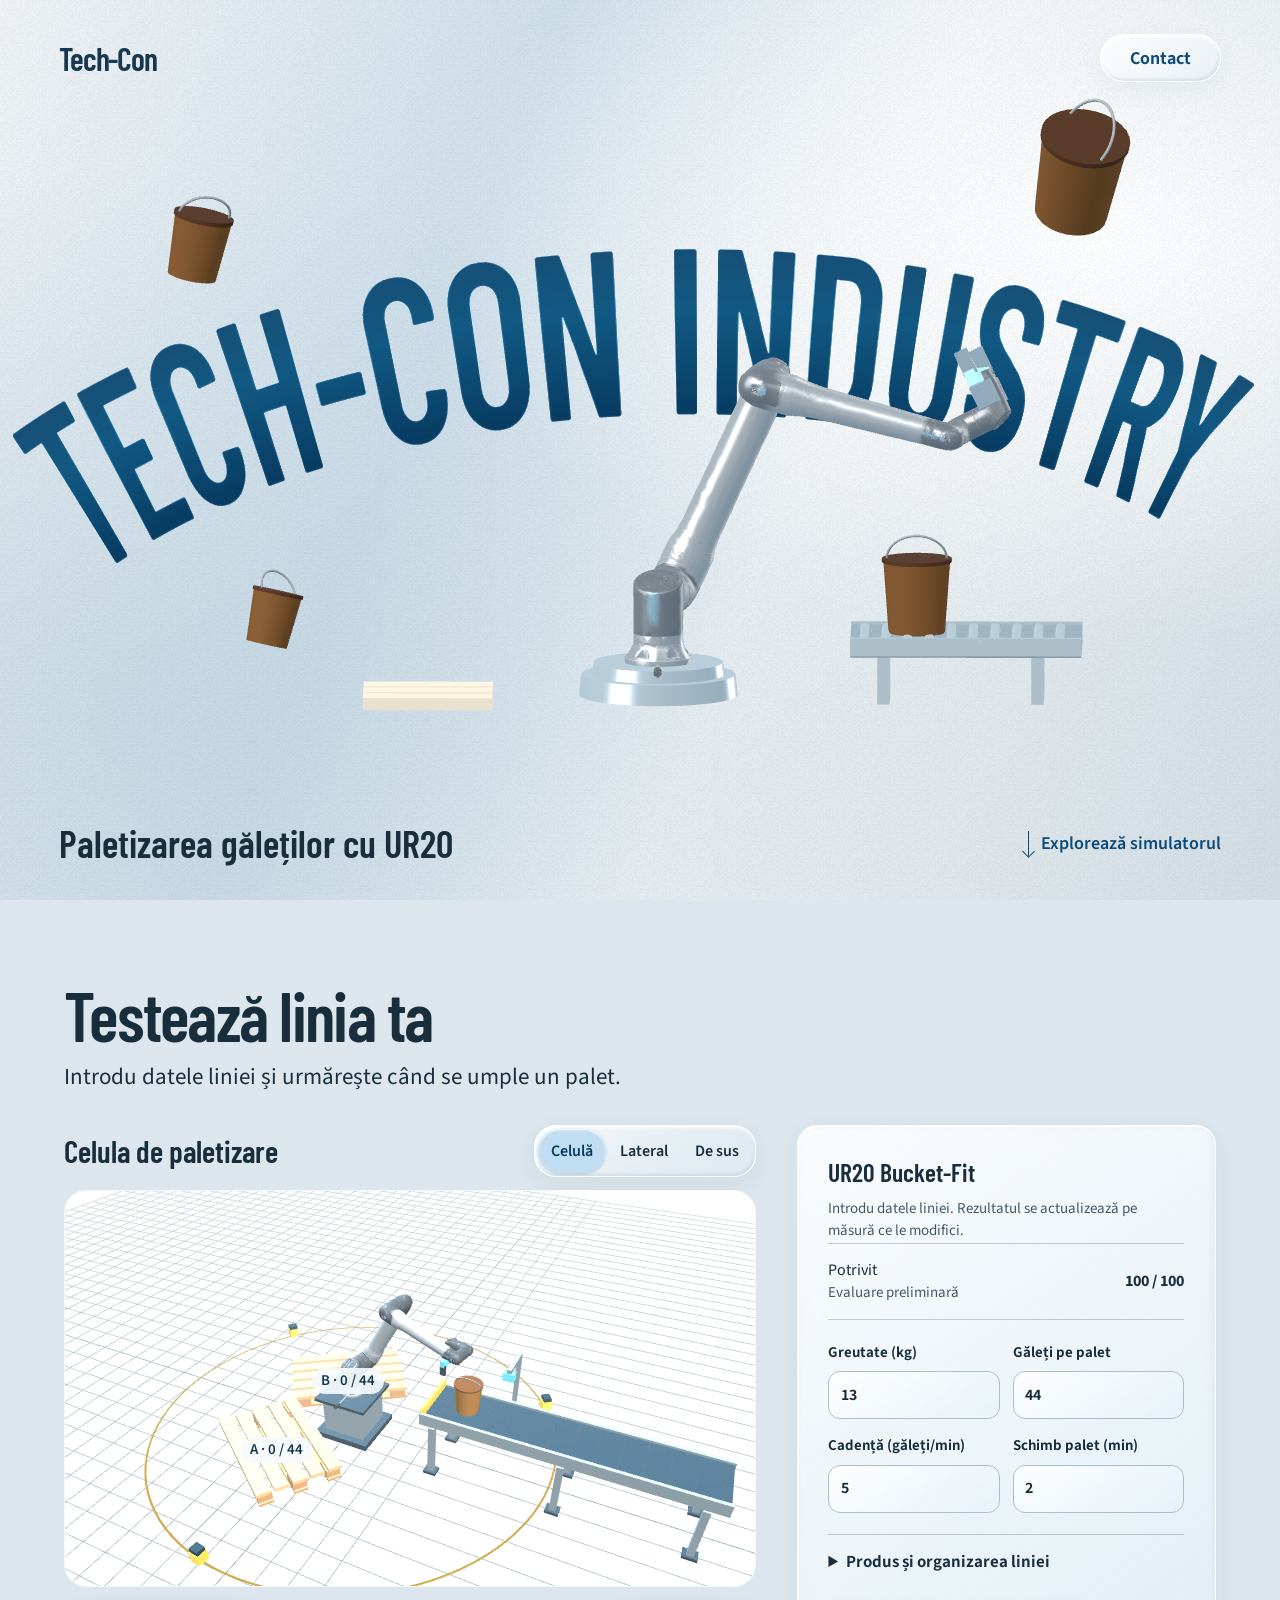
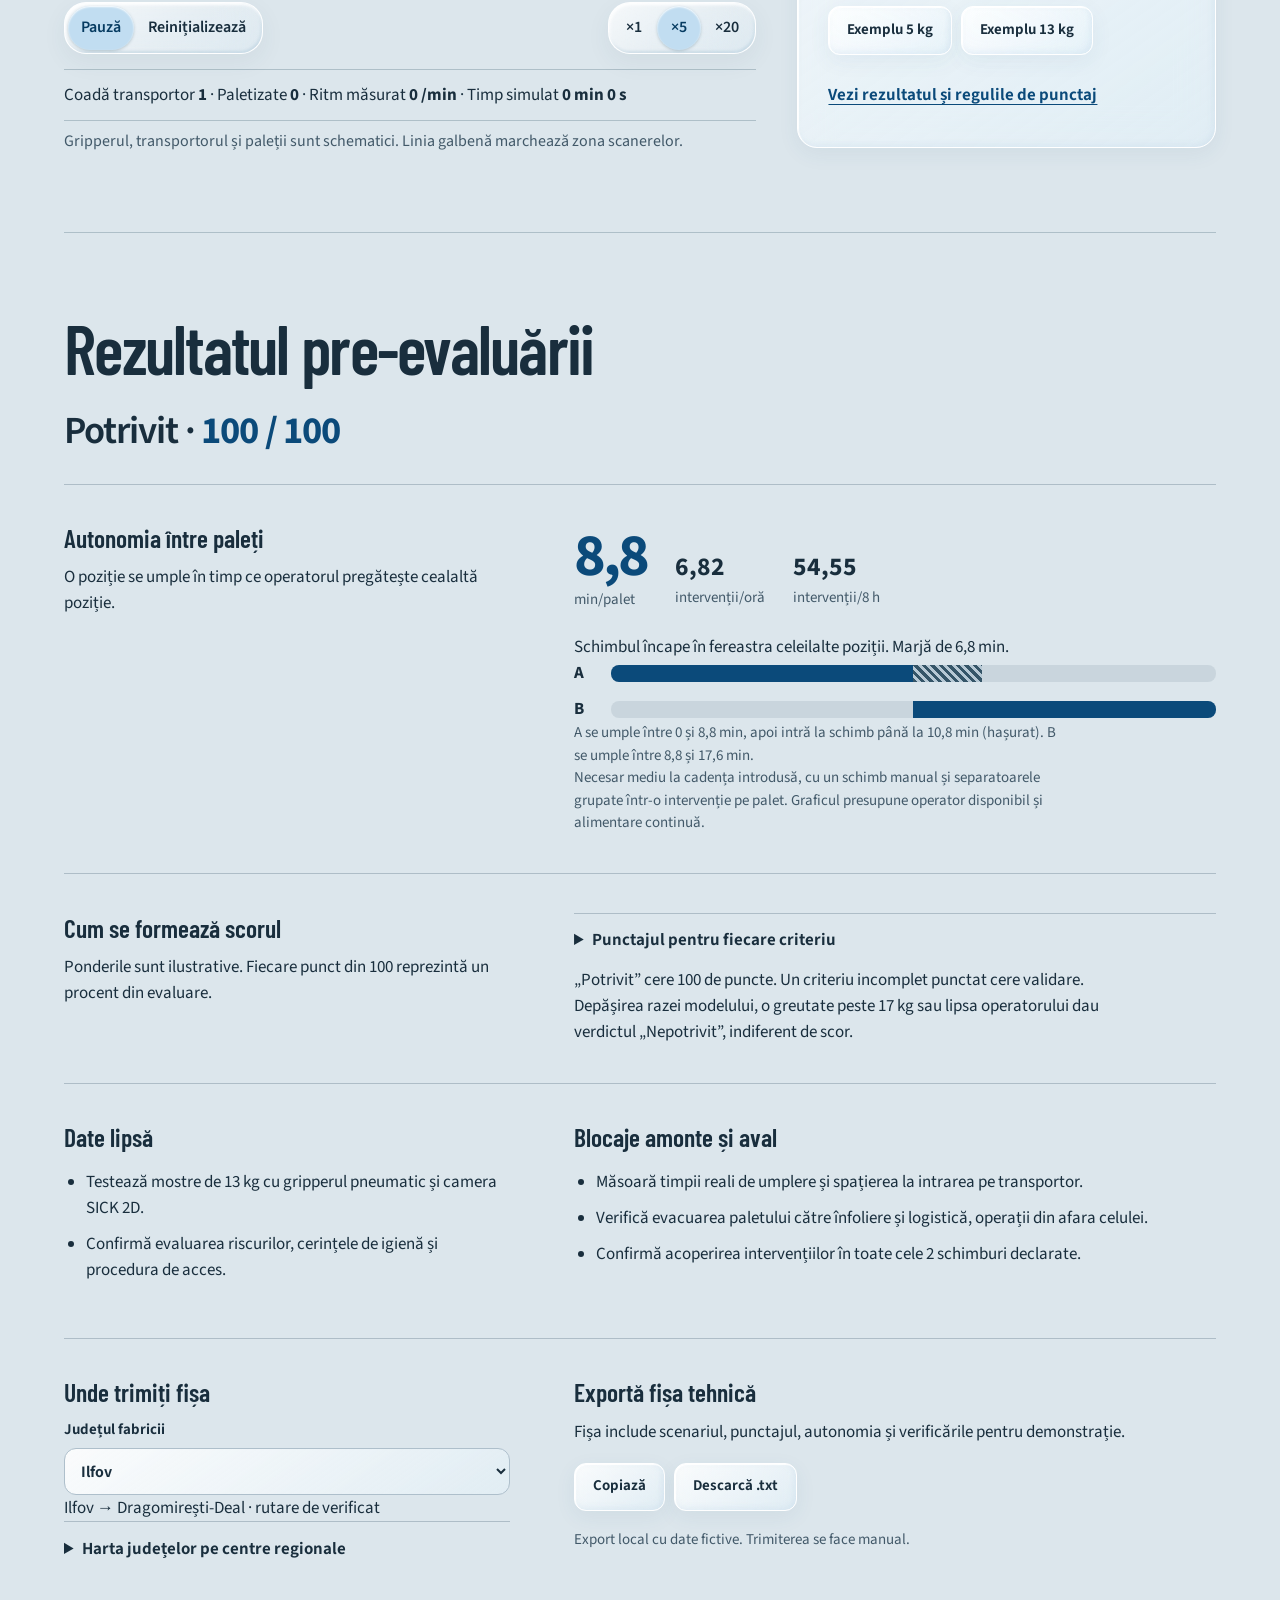
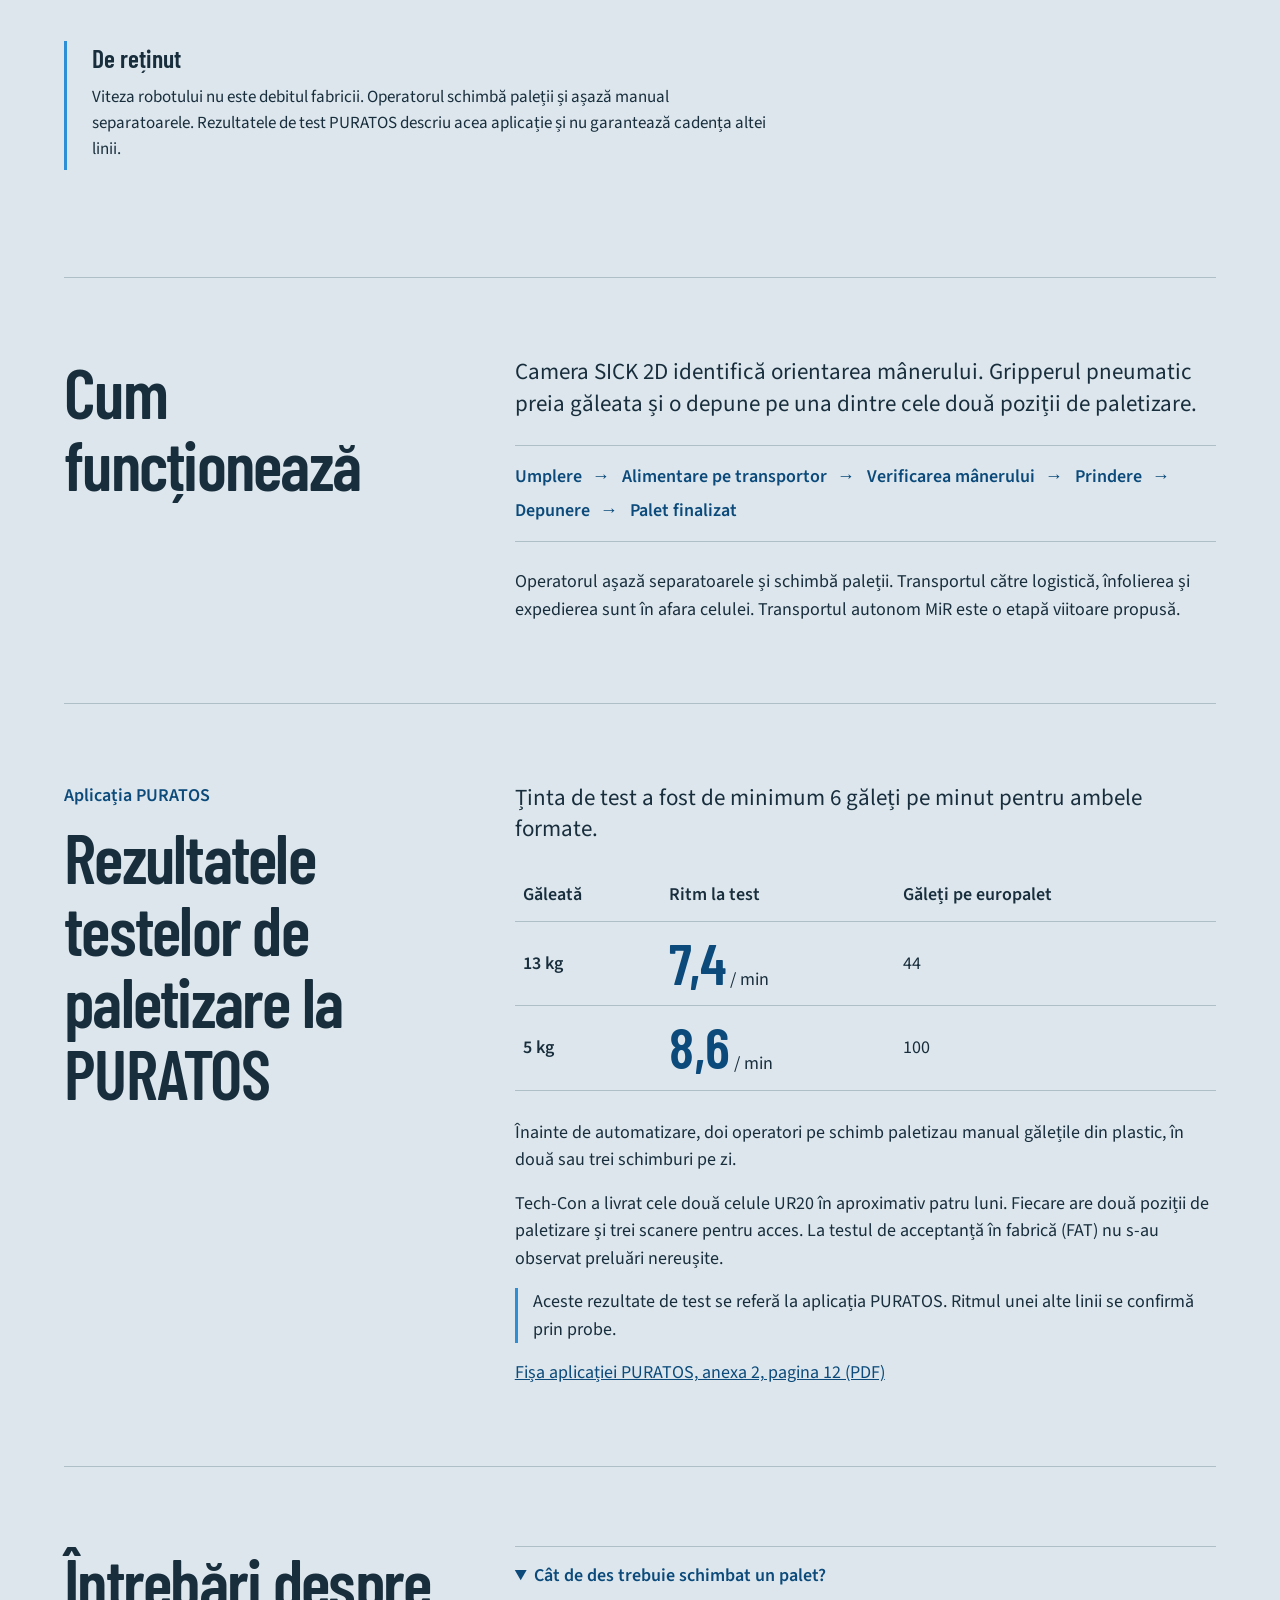
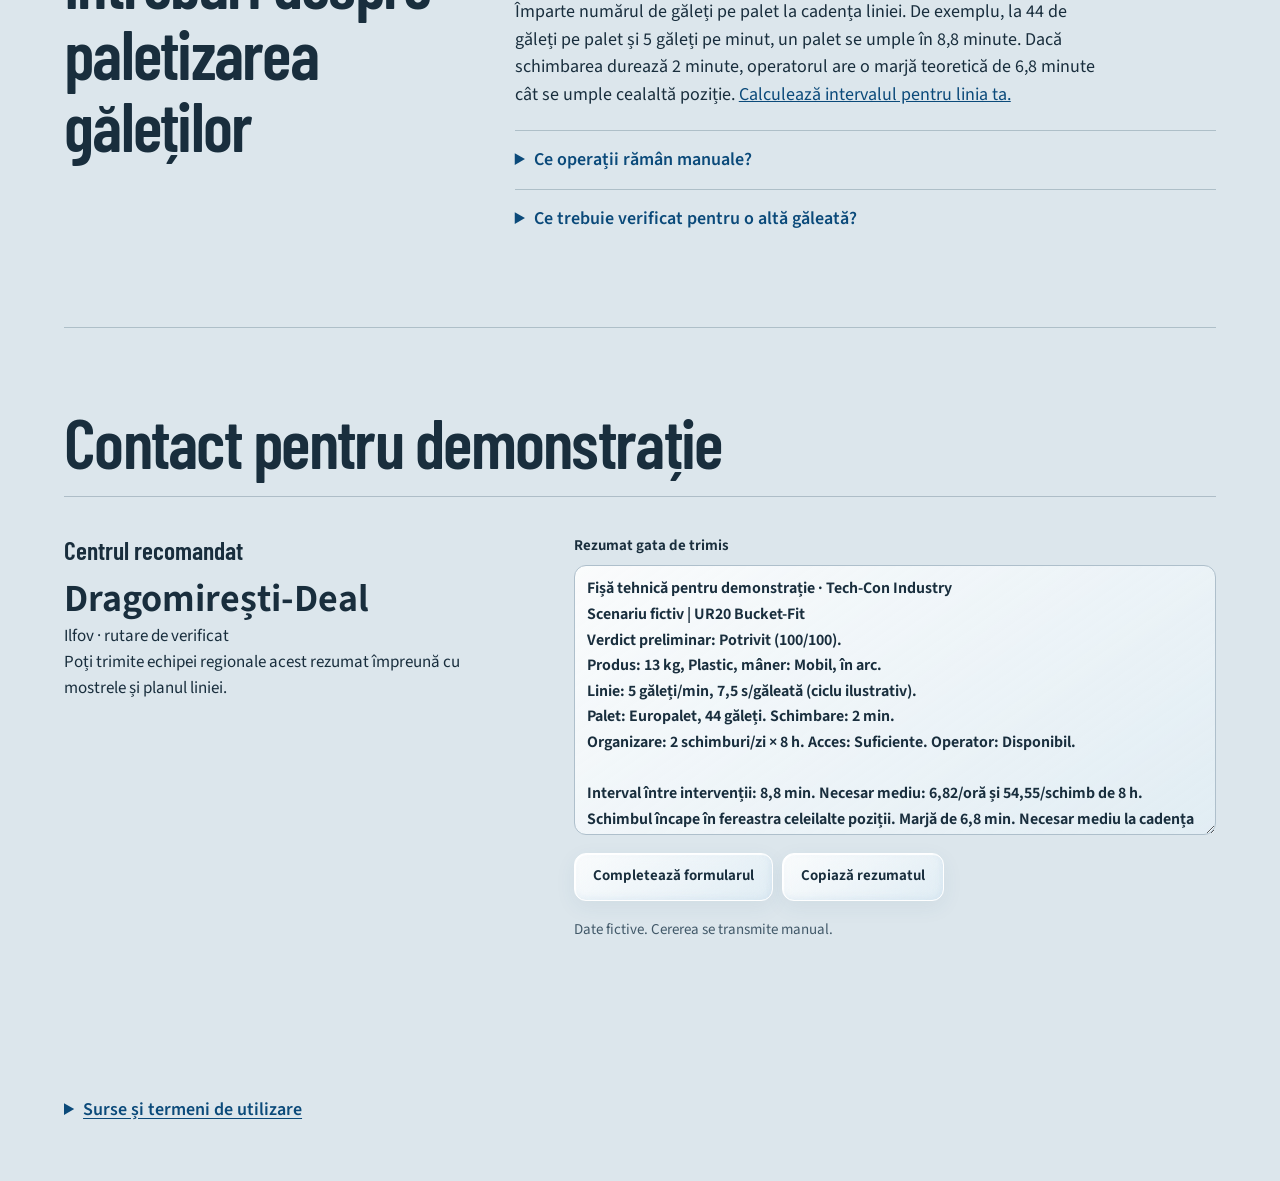
